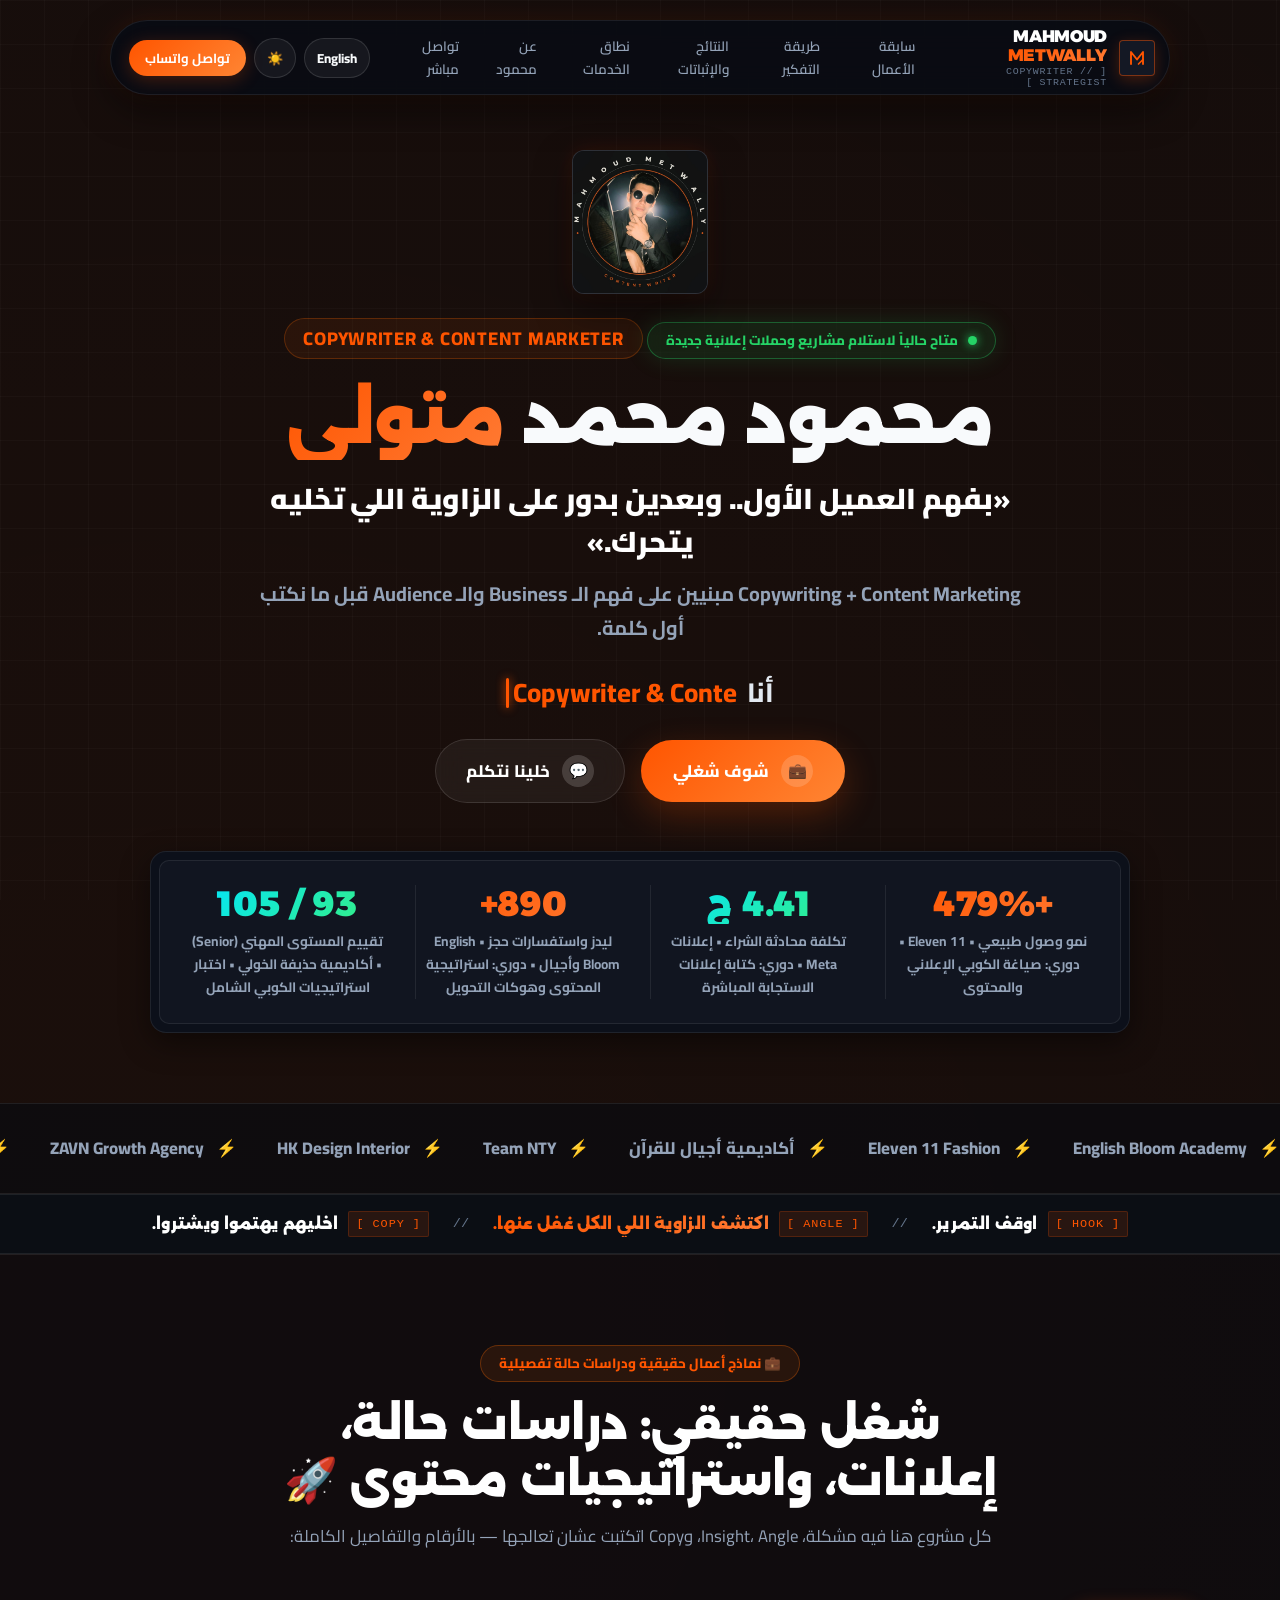
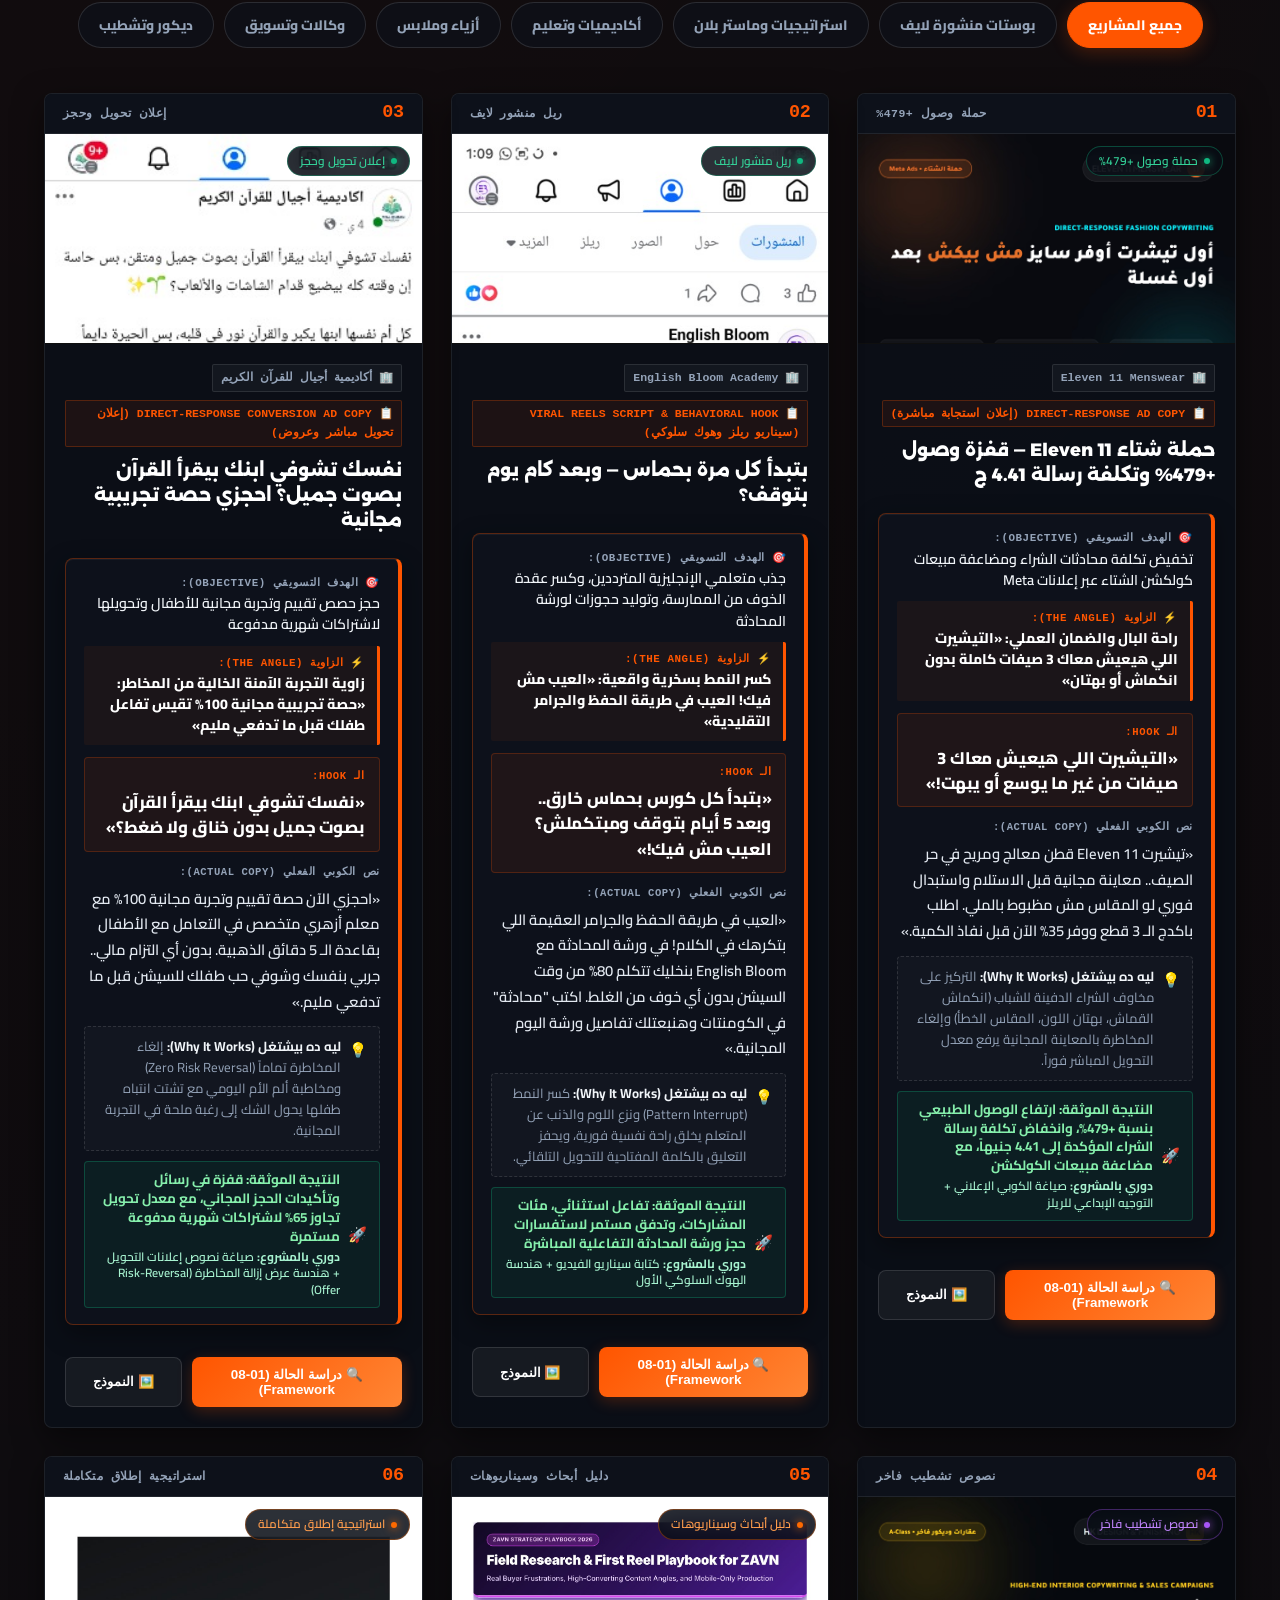
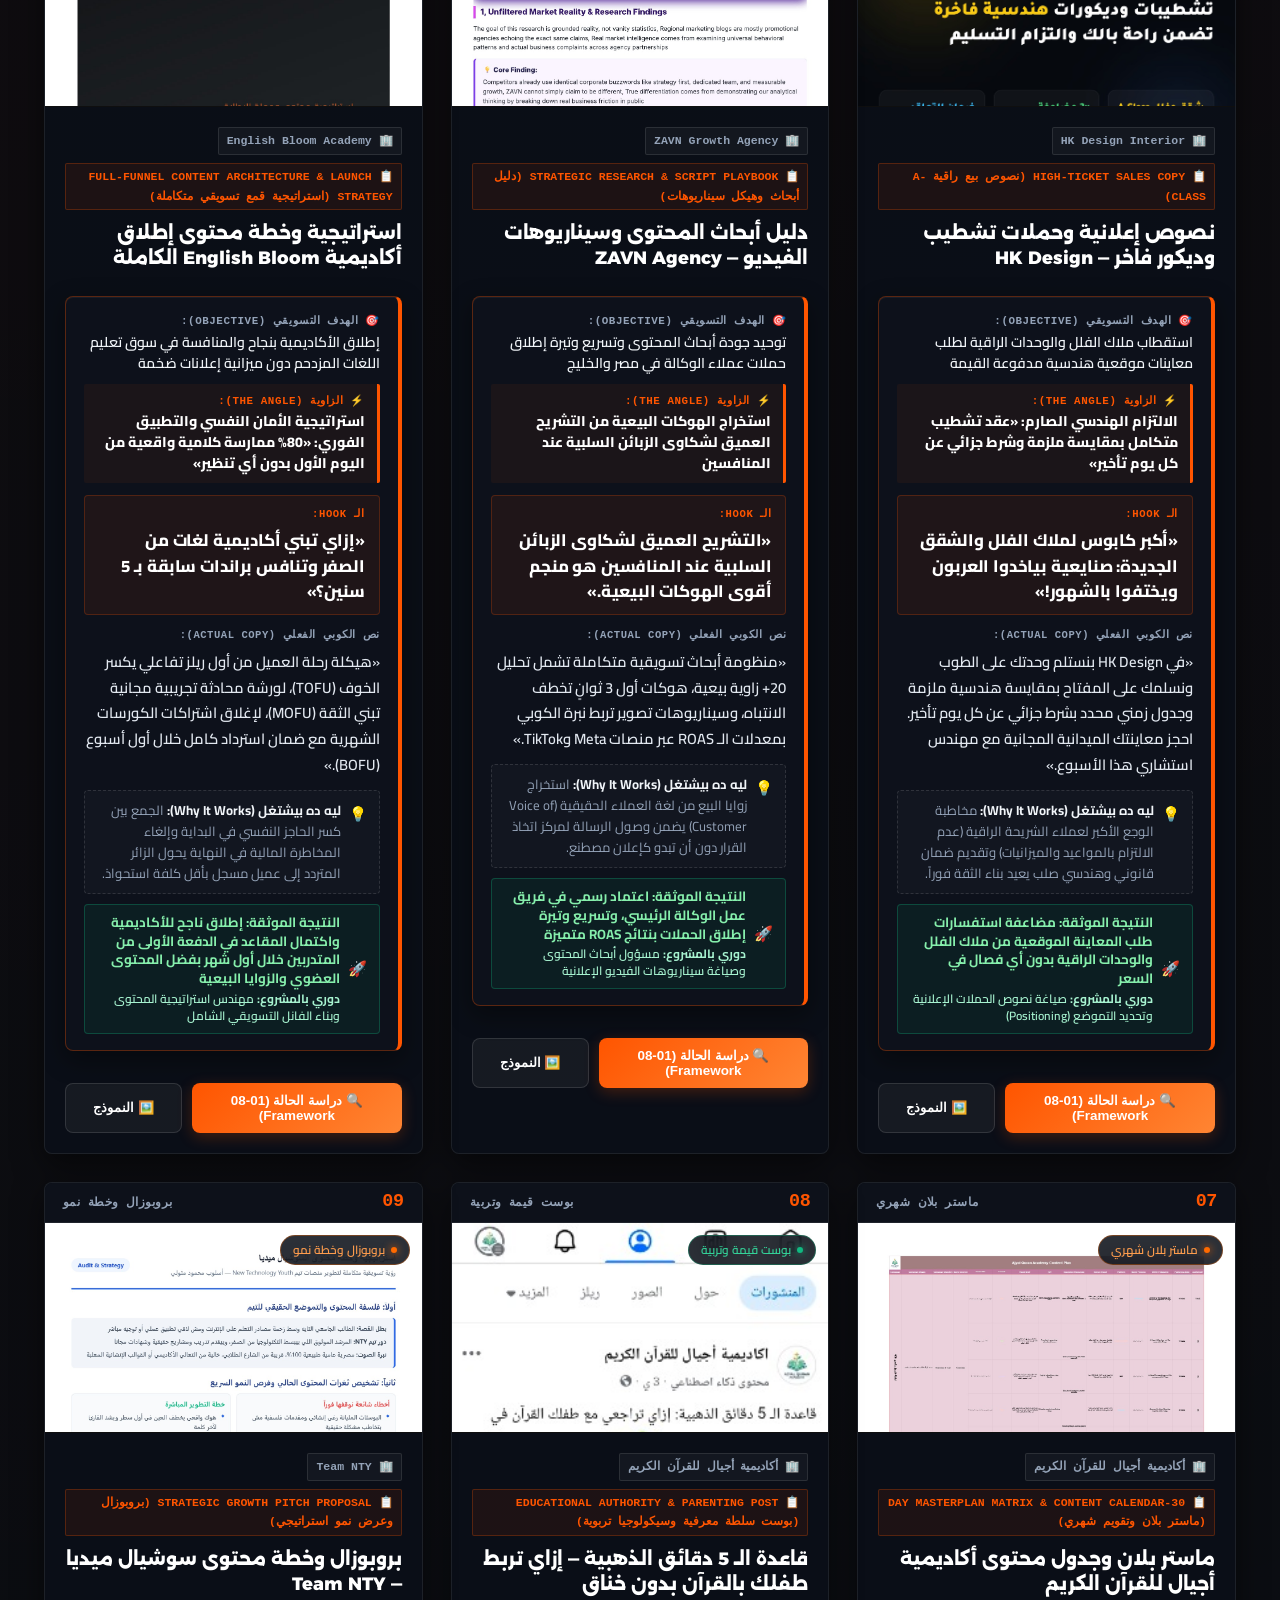
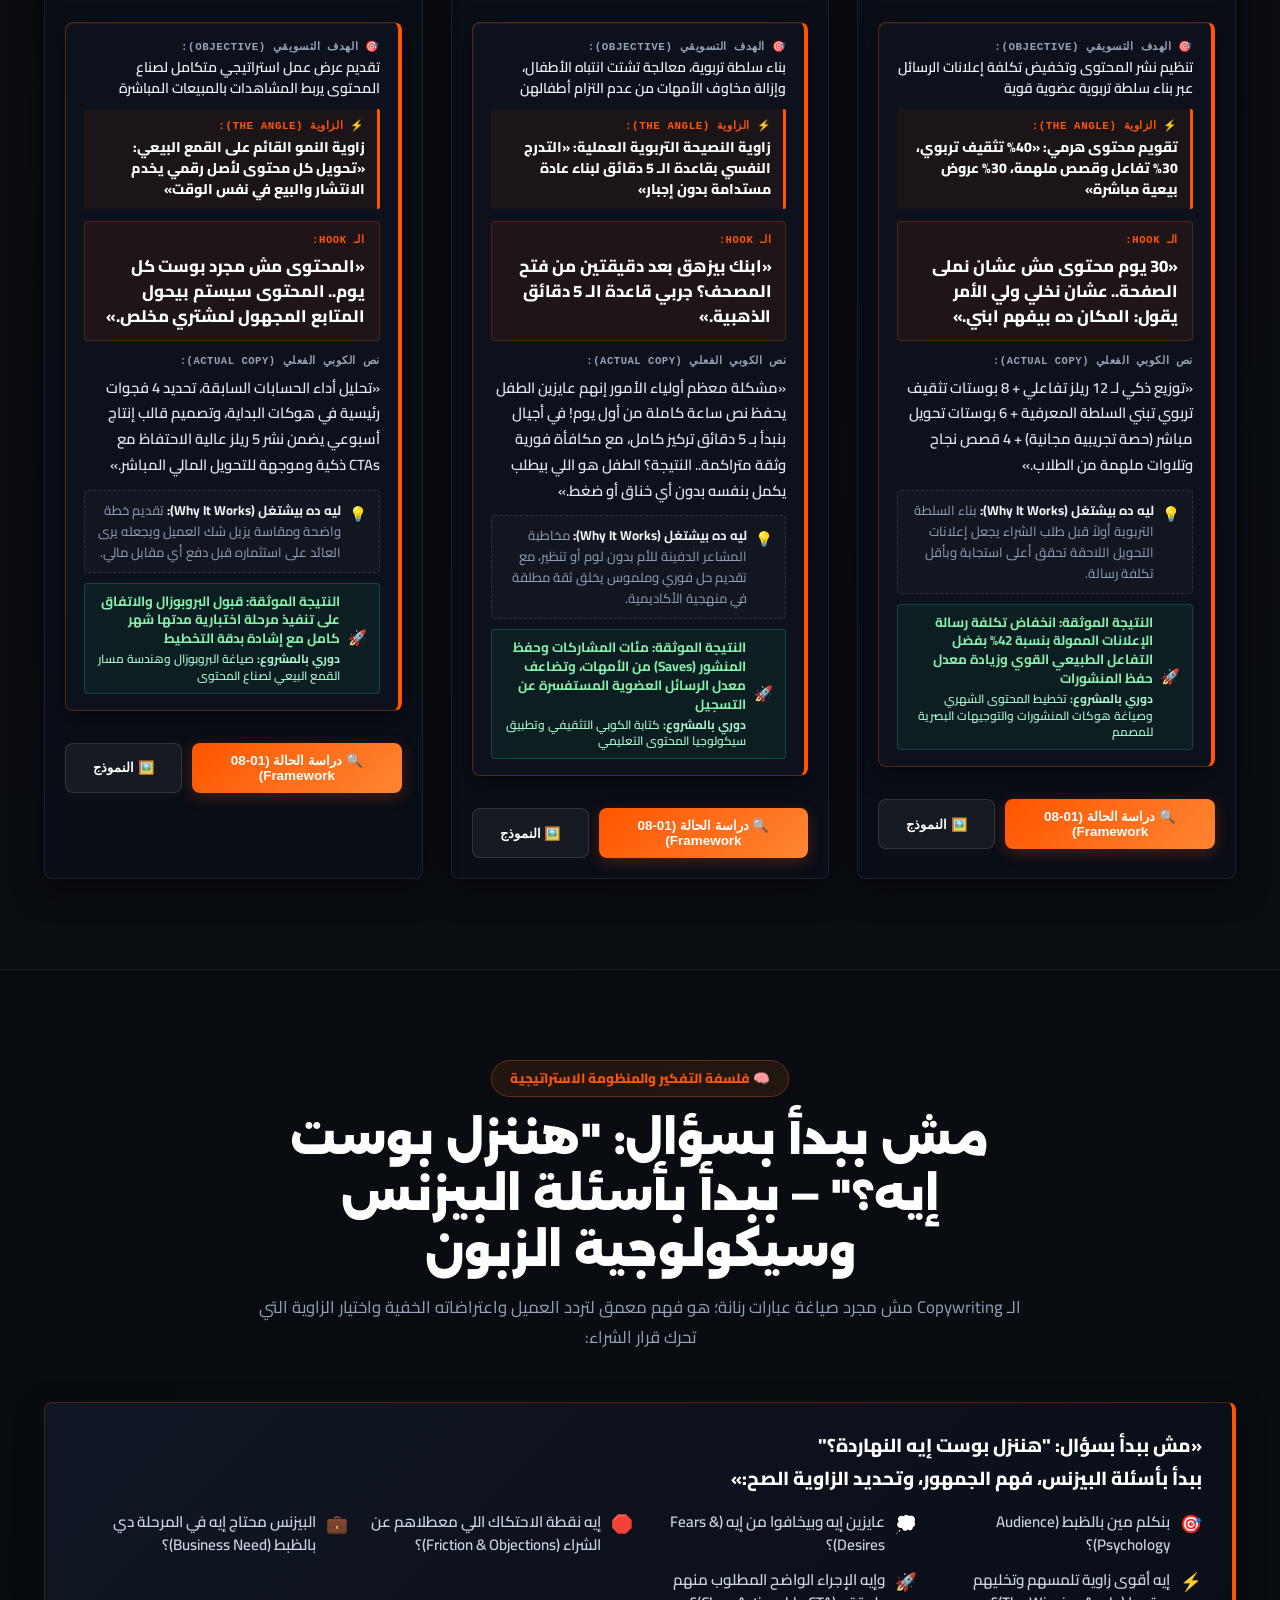
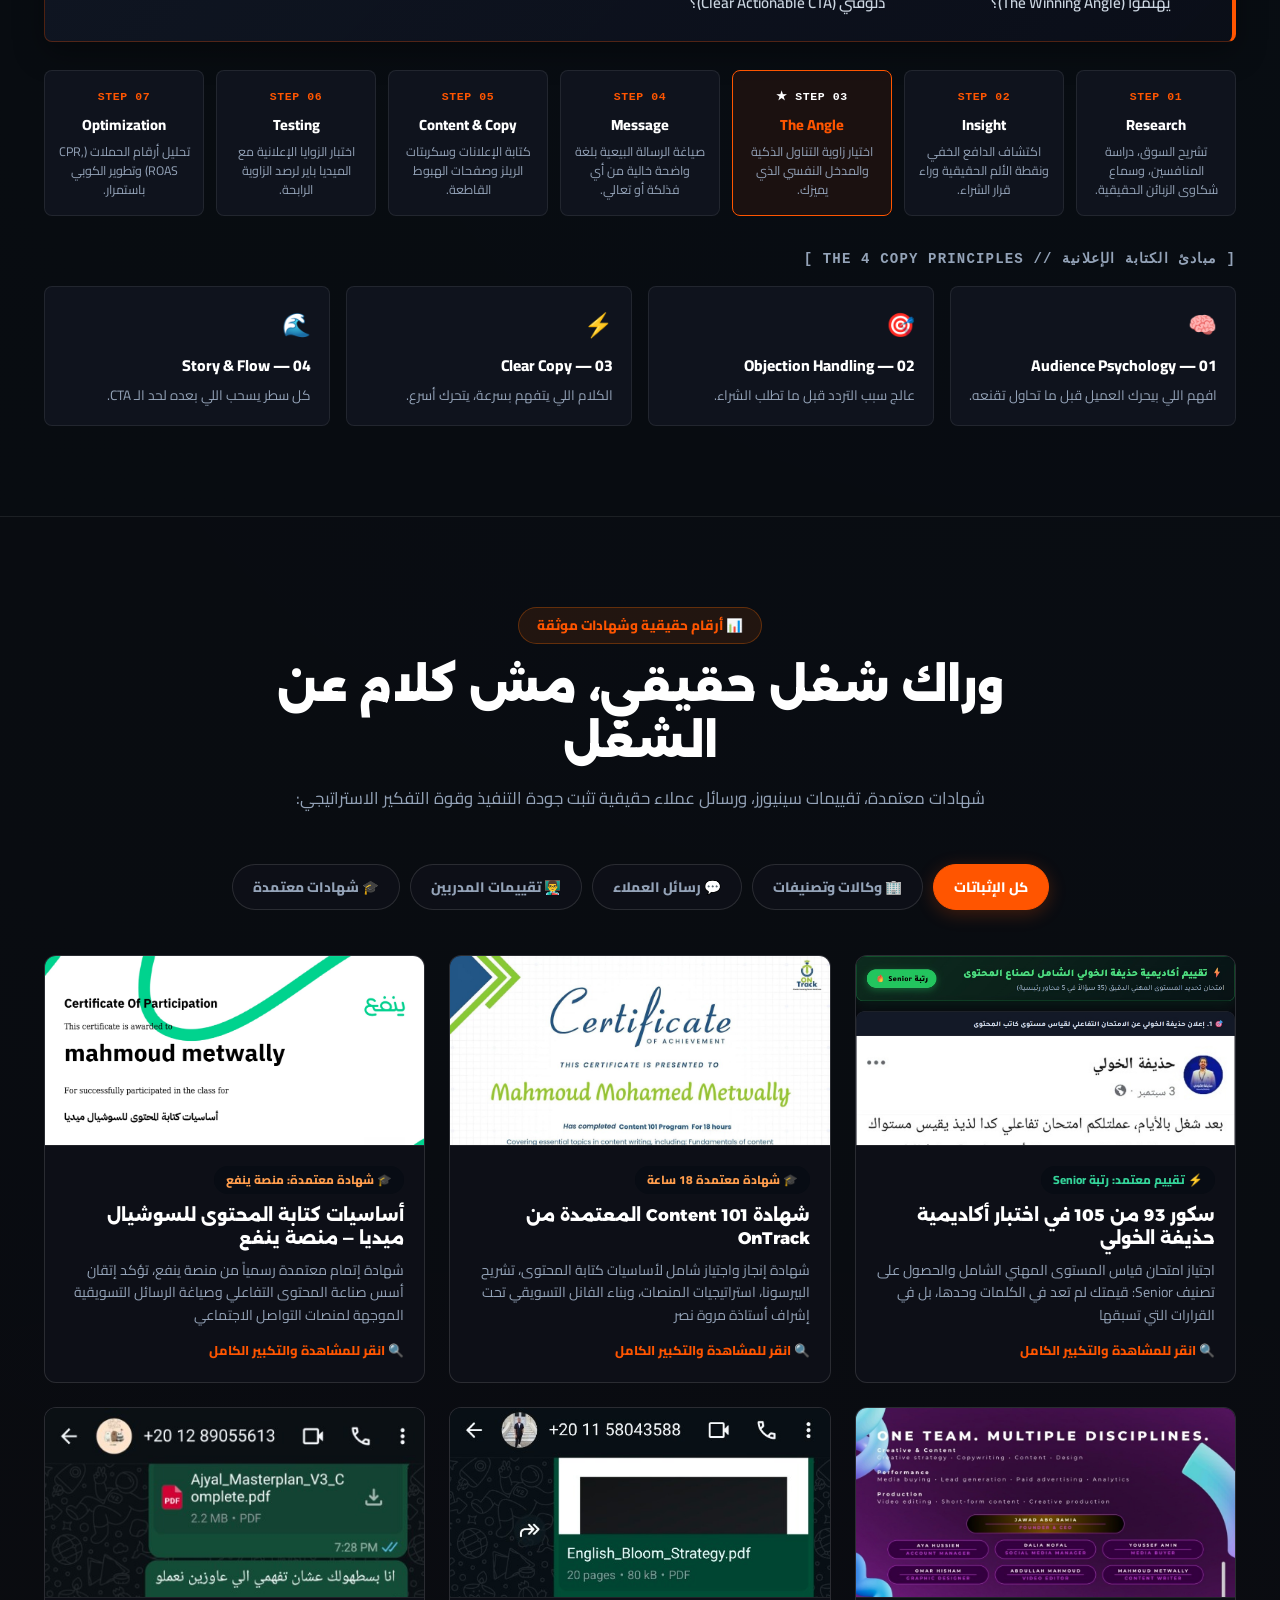
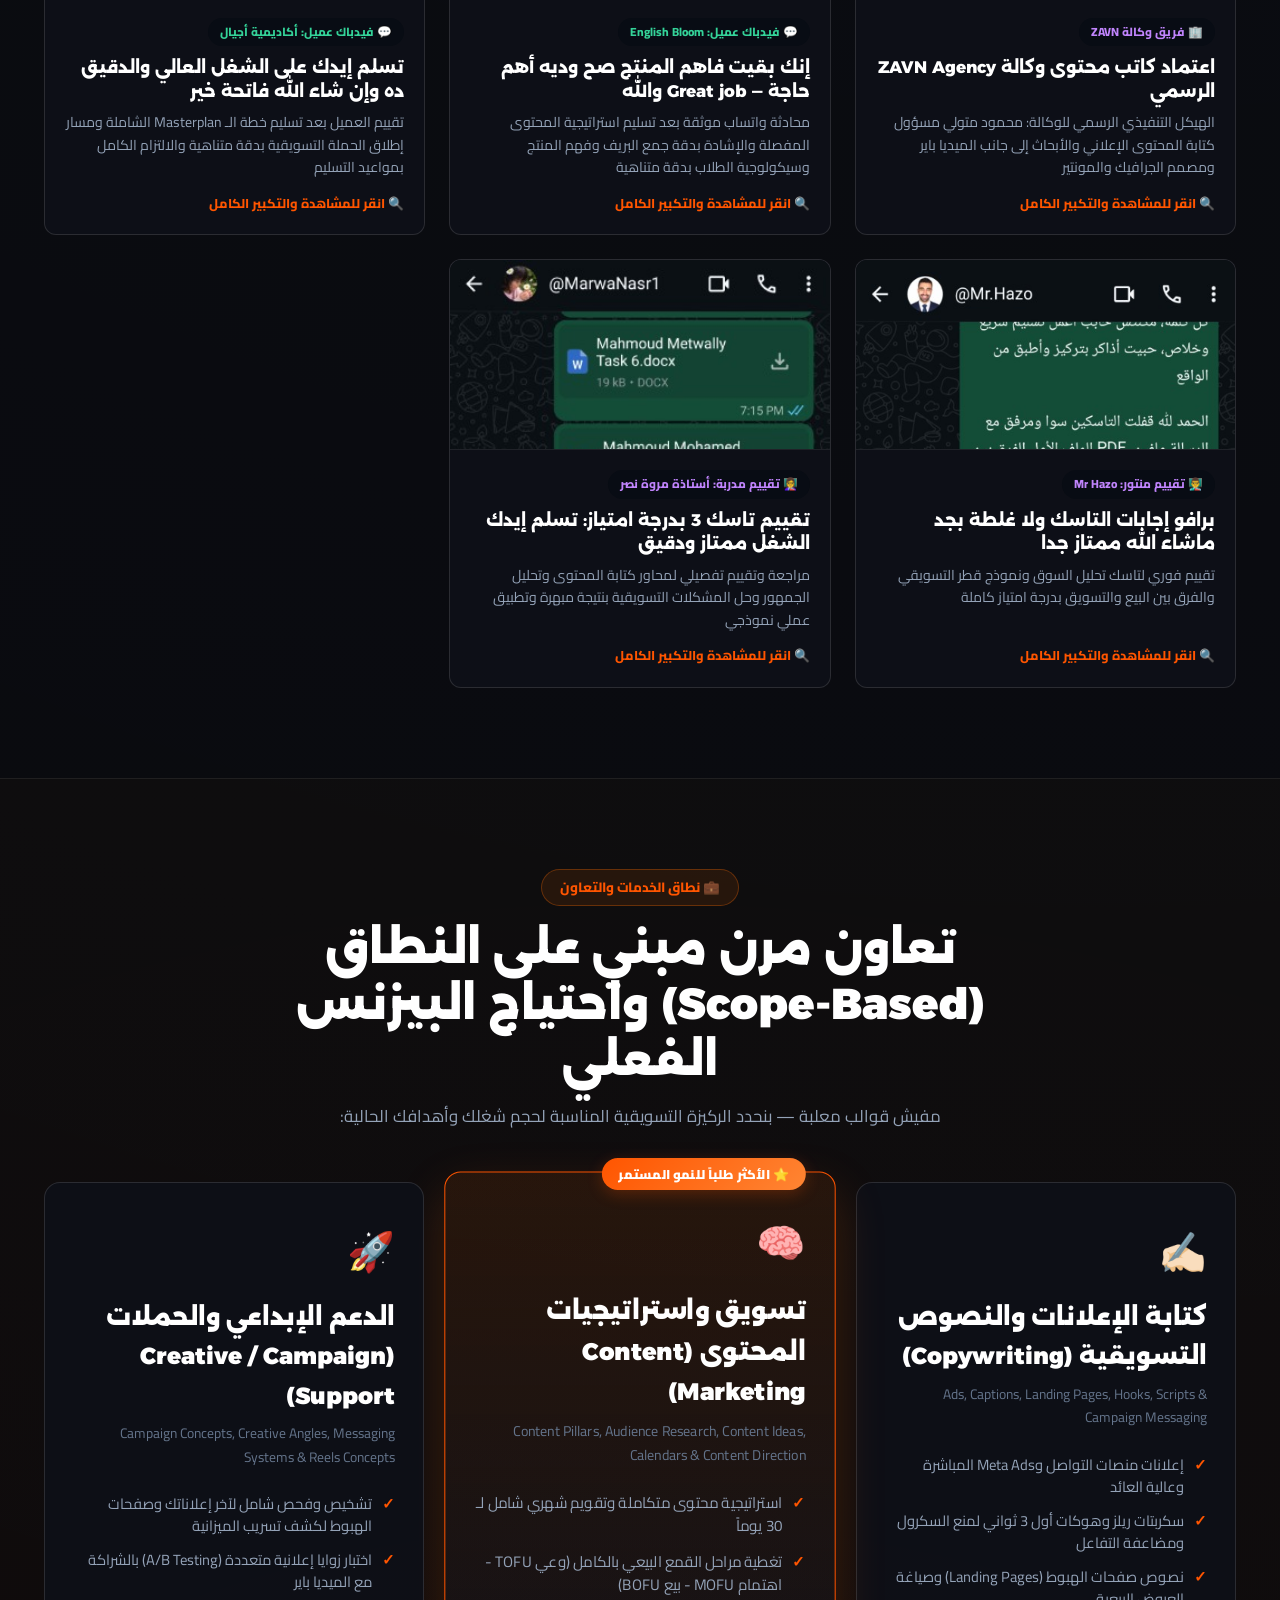
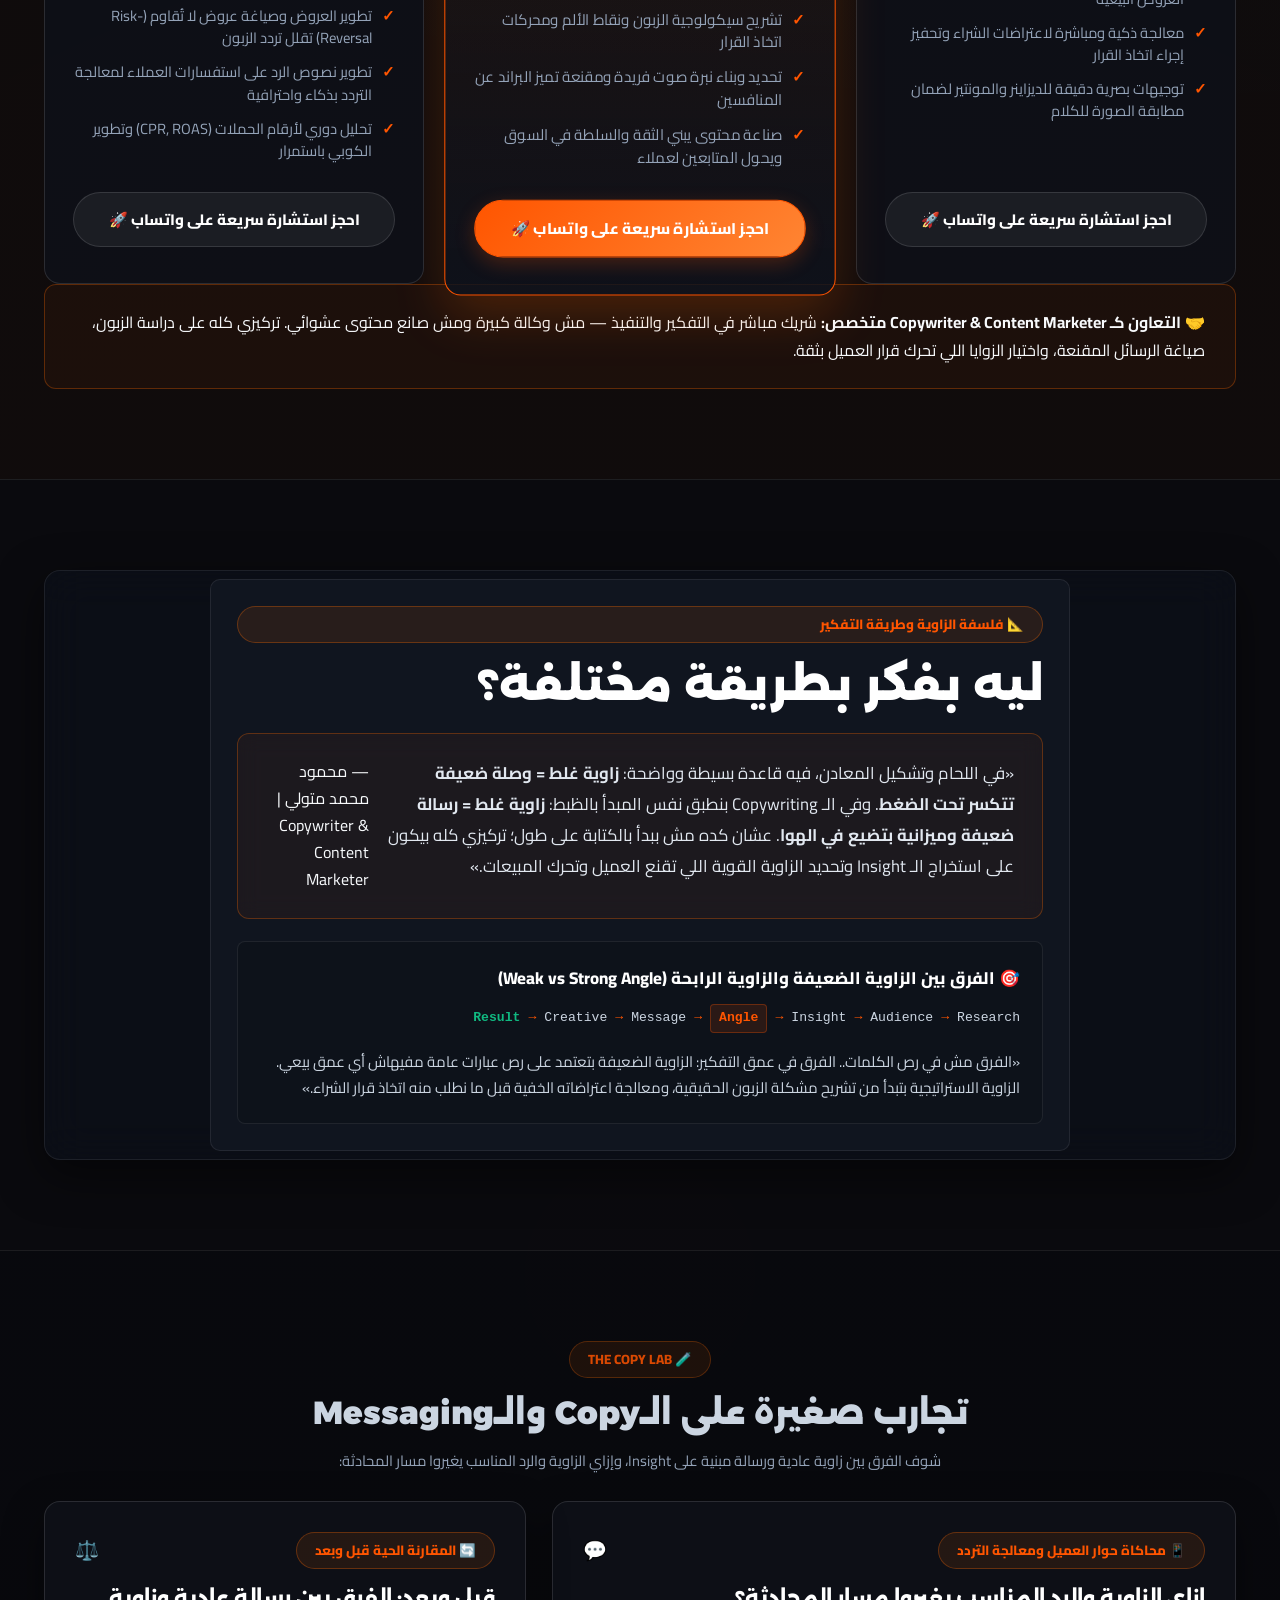
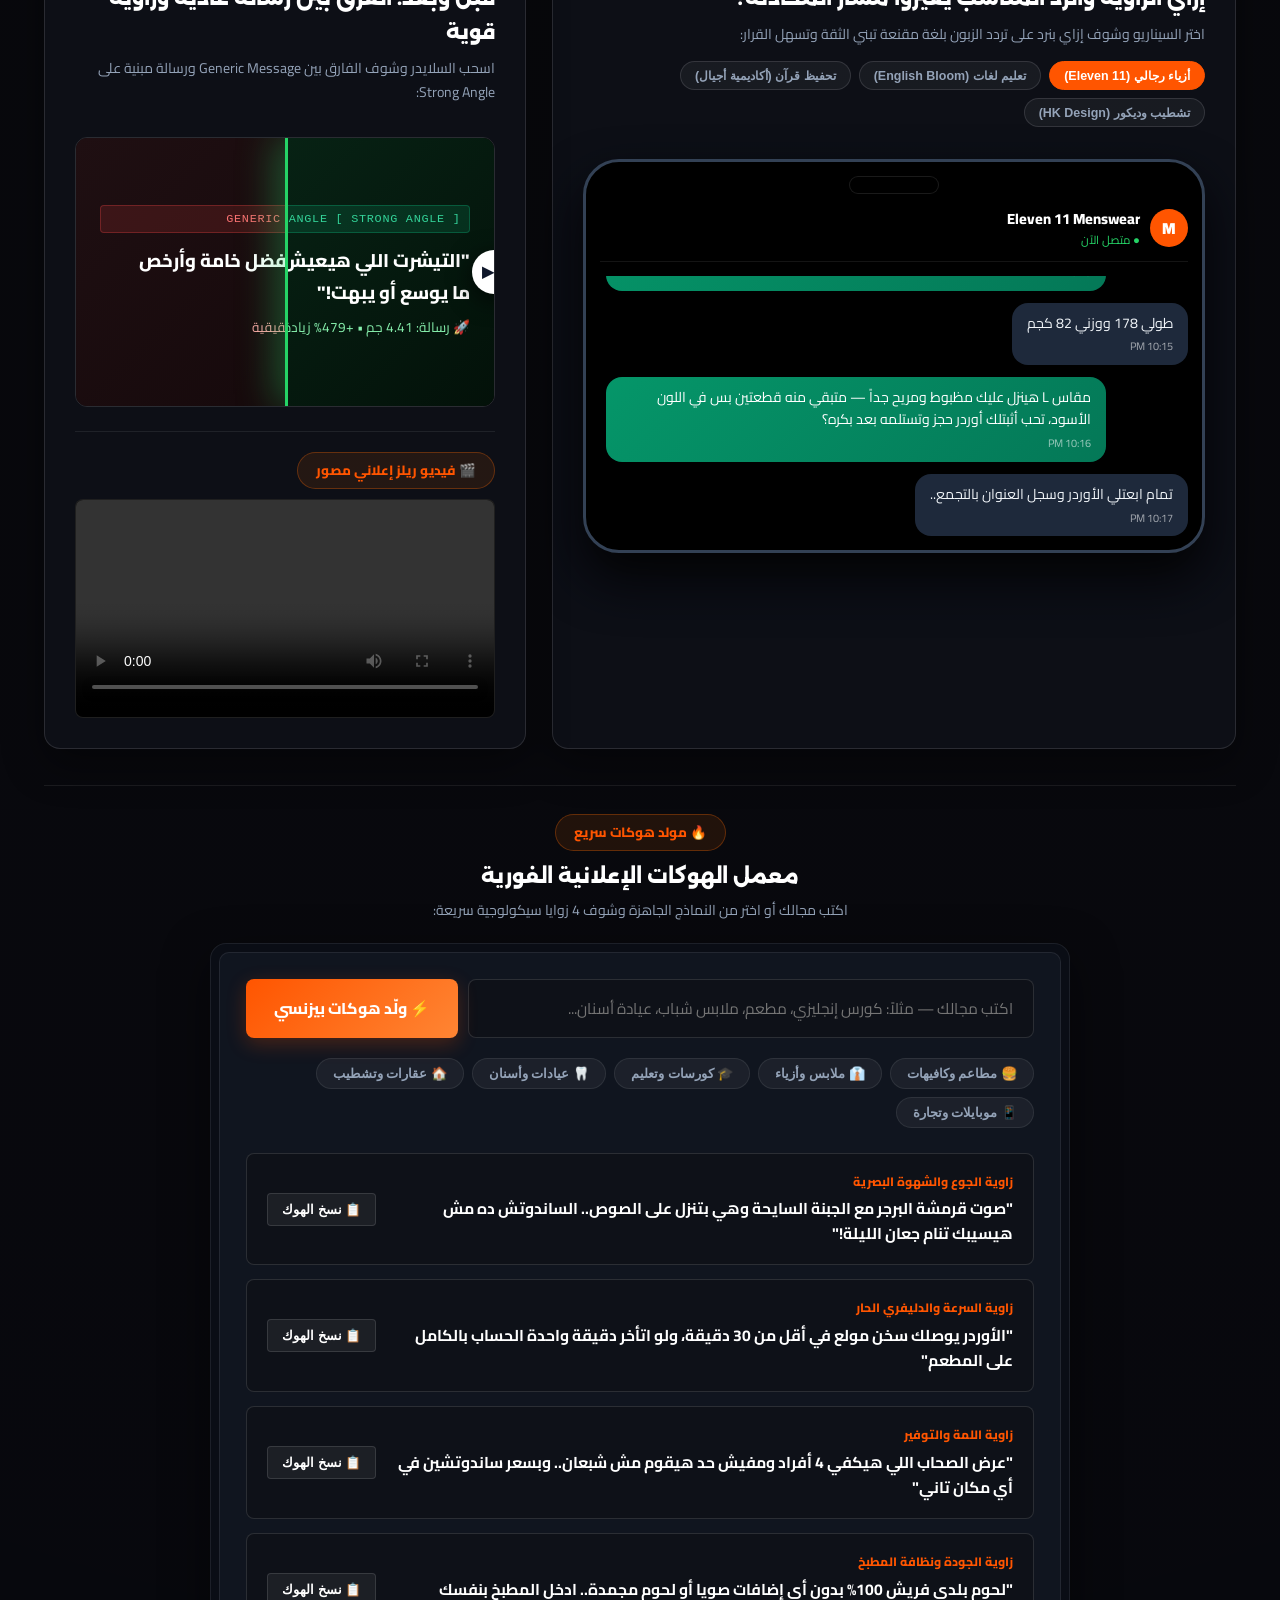
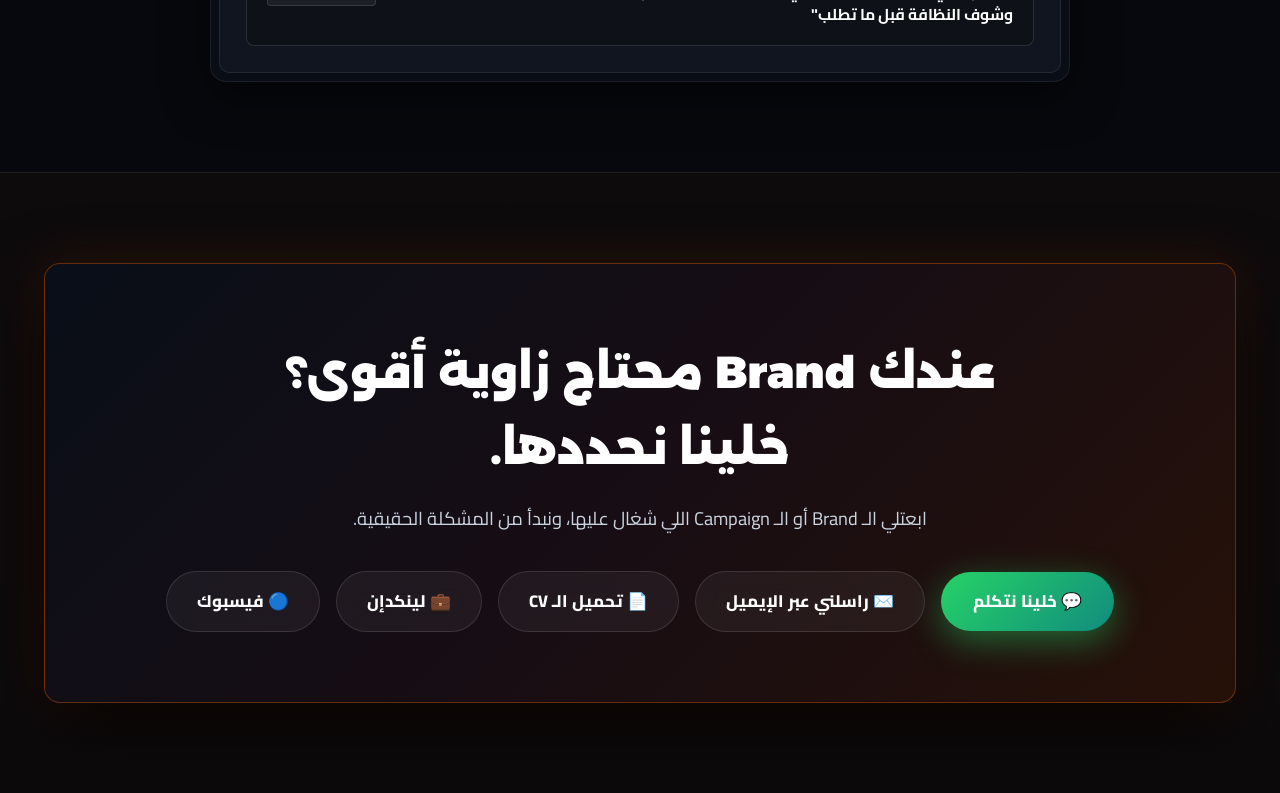
==== index.html @ 5859e37a "fix(positioning): balance copywriter & content marketer messaging, refine services, and reframe copy" ====
<!DOCTYPE html>
<html lang="ar" dir="rtl" data-theme="dark">
<head>
    <meta charset="UTF-8">
    <meta name="viewport" content="width=device-width, initial-scale=1.0, maximum-scale=5.0">
    <title>محمود محمد متولي | Copywriter & Content Marketer</title>
    
    <!-- Meta SEO & OpenGraph -->
    <meta name="description" content="البورتفوليو الرسمي لمحمود محمد متولي — Copywriter & Content Marketer. استراتيجيات محتوى، كتابة إعلانات، وزوايا مبنية على فهم البيزنس وسيكولوجية الجمهور.">
    <meta name="keywords" content="محمود متولي, كوبي رايتر, كاتب محتوى, تسويق رقمي, إعلانات فيسبوك, إعلانات إنستجرام, هوكات إعلانية, سيلز كوبي, مصر, السويس, Copywriter Egypt">
    <meta name="author" content="محمود محمد متولي">
    <meta property="og:title" content="محمود محمد متولي | Copywriter & Content Marketer">
    <meta property="og:description" content="البورتفوليو الرسمي لمحمود محمد متولي — Copywriter & Content Marketer. تفكير استراتيجي، زوايا إعلانية مدروسة، ونصوص تحرك الجمهور.">
    <meta property="og:image" content="mahmoud.png">
    <meta property="og:type" content="website">

    <!-- Fonts: Google Fonts (Cairo, Alexandria, Plus Jakarta Sans, Tajawal) -->
    <link rel="preconnect" href="https://fonts.googleapis.com">
    <link rel="preconnect" href="https://fonts.gstatic.com" crossorigin>
    <link href="https://fonts.googleapis.com/css2?family=Alexandria:wght@600;700;800;900&family=Cairo:wght@400;600;700;800;900&family=Plus+Jakarta+Sans:wght@500;600;700;800&family=Tajawal:wght@500;700;800;900&display=swap" rel="stylesheet">
    
    <!-- Canvas Confetti -->
    <script src="https://cdn.jsdelivr.net/npm/canvas-confetti@1.9.3/dist/confetti.browser.min.js"></script>

    <style>
        /* ==========================================================================
           1. Brand Fonts (@font-face) & Tokens
           ========================================================================== */
        @font-face {
            font-family: 'AA-Majara';
            src: url('assets/fonts/AA-MAJARA-Regular.ttf') format('truetype');
            font-weight: normal;
            font-style: normal;
            font-display: swap;
        }
        @font-face {
            font-family: 'InstaArabi';
            src: url('assets/fonts/InstaArabi-Regular.ttf') format('truetype');
            font-weight: normal;
            font-style: normal;
            font-display: swap;
        }

        :root {
            /* Industrial Editorial Master Palette */
            --bg-base: #08090c;
            --bg-surface: #0e1118;
            --bg-card: rgba(14, 17, 25, 0.88);
            --bg-inner: rgba(19, 24, 35, 0.82);
            --bg-metal: #151924;
            
            --border-hairline: 1px solid rgba(255, 255, 255, 0.08);
            --border-subtle: rgba(255, 255, 255, 0.08);
            --border-card: rgba(255, 255, 255, 0.12);
            --border-glow: rgba(255, 85, 0, 0.35);
            
            /* Single Accent: Electric Safety Orange */
            --accent: #FF5500;
            --accent-hover: #ff6e26;
            --accent-glow: rgba(255, 85, 0, 0.24);
            --accent-muted: rgba(255, 85, 0, 0.12);
            --accent-cyan: #00e5ff;
            --accent-green: #10b981;
            
            --text-primary: #f8fafc;
            --text-secondary: #94a3b8;
            --text-muted: #64748b;
            
            /* Machined Precision Radii */
            --radius-xs: 2px;
            --radius-sm: 4px;
            --radius-md: 8px;
            --radius-lg: 12px;
            --radius-xl: 16px;
            --radius-full: 9999px;
            
            --font-display: 'Alexandria', 'Cairo', sans-serif;
            --font-body: 'Cairo', 'Tajawal', sans-serif;
            --font-en: 'Plus Jakarta Sans', sans-serif;
            --font-mono: ui-monospace, "SF Mono", "Cascadia Code", "Roboto Mono", Menlo, Consolas, monospace;
            
            --container-max: 1240px;
            --transition-smooth: all 0.25s cubic-bezier(0.16, 1, 0.3, 1);
            --transition-bounce: all 0.35s cubic-bezier(0.34, 1.56, 0.64, 1);
        }

        [data-theme="light"] {
            --bg-base: #f7f6f2;
            --bg-surface: #eeece6;
            --bg-card: rgba(255, 255, 255, 0.94);
            --bg-inner: rgba(244, 242, 238, 0.96);
            --bg-metal: #e8e5dc;
            --border-hairline: 1px solid rgba(0, 0, 0, 0.08);
            --border-subtle: rgba(0, 0, 0, 0.07);
            --border-card: rgba(0, 0, 0, 0.12);
            --border-glow: rgba(255, 85, 0, 0.25);
            --accent: #E64A00;
            --accent-hover: #ff5500;
            --accent-glow: rgba(230, 74, 0, 0.18);
            --accent-muted: rgba(230, 74, 0, 0.1);
            --text-primary: #121316;
            --text-secondary: #4a5568;
            --text-muted: #718096;
        }

        * {
            box-sizing: border-box;
            margin: 0;
            padding: 0;
            scroll-behavior: smooth;
        }

        body {
            background-color: var(--bg-base);
            color: var(--text-primary);
            font-family: var(--font-body);
            line-height: 1.7;
            overflow-x: hidden;
            min-height: 100vh;
            position: relative;
            background-image: 
                radial-gradient(circle at 15% 10%, rgba(255, 85, 0, 0.08) 0%, transparent 45%),
                radial-gradient(circle at 85% 45%, rgba(0, 229, 255, 0.04) 0%, transparent 50%),
                radial-gradient(circle at 50% 80%, rgba(255, 85, 0, 0.04) 0%, transparent 55%);
        }

        /* Subtle Technical Precision Grid Background Overlay */
        body::before {
            content: '';
            position: fixed;
            inset: 0;
            background-image: 
                linear-gradient(rgba(255, 255, 255, 0.022) 1px, transparent 1px),
                linear-gradient(90deg, rgba(255, 255, 255, 0.022) 1px, transparent 1px);
            background-size: 44px 44px;
            pointer-events: none;
            z-index: 0;
        }

        /* Ambient Dynamic Cursor Glow */
        .cursor-glow {
            position: fixed;
            width: 420px;
            height: 420px;
            border-radius: 50%;
            background: radial-gradient(circle, rgba(255, 85, 0, 0.12) 0%, transparent 70%);
            pointer-events: none;
            z-index: 1;
            transform: translate(-50%, -50%);
            transition: transform 0.08s ease-out;
            mix-blend-mode: screen;
        }

        .container {
            max-width: var(--container-max);
            margin: 0 auto;
            padding: 0 24px;
            position: relative;
            z-index: 2;
        }

        /* Typography Utilities */
        h1, h2, h3, h4, .brand-font {
            font-family: var(--font-display);
        }
        .font-en { font-family: var(--font-en); }
        .font-mono { font-family: var(--font-mono); }
        .highlight {
            background: linear-gradient(135deg, var(--accent) 0%, #ff7a33 100%);
            -webkit-background-clip: text;
            -webkit-text-fill-color: transparent;
        }
        .highlight-cyan {
            background: linear-gradient(135deg, var(--accent-cyan) 0%, #38ef7d 100%);
            -webkit-background-clip: text;
            -webkit-text-fill-color: transparent;
        }

        /* Signature Interaction: The Precision Angle Indicator */
        .angle-marker {
            display: inline-flex;
            align-items: center;
            gap: 6px;
            font-family: var(--font-mono);
            font-size: 0.74rem;
            color: var(--accent);
            background: var(--accent-muted);
            border: 1px solid rgba(255, 85, 0, 0.25);
            padding: 3px 8px;
            border-radius: var(--radius-sm);
            text-transform: uppercase;
            letter-spacing: 0.06em;
            transition: var(--transition-smooth);
            user-select: none;
        }
        .angle-marker:hover, .the-angle-trigger:hover .angle-marker {
            background: var(--accent);
            color: #fff;
            border-color: var(--accent);
            transform: translateY(-1px);
            box-shadow: 0 4px 14px var(--accent-glow);
        }
        .angle-marker .angle-deg {
            font-weight: 900;
            display: inline-block;
            transition: transform 0.3s cubic-bezier(0.34, 1.56, 0.64, 1);
        }
        .angle-marker:hover .angle-deg, .the-angle-trigger:hover .angle-deg {
            transform: rotate(45deg);
        }

        /* ==========================================================================
           2. Floating Glass Island Navbar
           ========================================================================== */
        .header-wrap {
            position: fixed;
            top: 20px;
            left: 0;
            right: 0;
            z-index: 1000;
            display: flex;
            justify-content: center;
            padding: 0 16px;
            pointer-events: none;
        }

        .navbar-capsule {
            pointer-events: auto;
            display: flex;
            align-items: center;
            justify-content: space-between;
            gap: 20px;
            background: rgba(10, 14, 23, 0.82);
            border: 1px solid var(--border-card);
            padding: 8px 18px;
            border-radius: var(--radius-full);
            backdrop-filter: blur(20px);
            -webkit-backdrop-filter: blur(20px);
            box-shadow: 0 15px 35px rgba(0, 0, 0, 0.5), 0 0 25px rgba(255, 106, 0, 0.1);
            transition: var(--transition-smooth);
            max-width: 1060px;
            width: 100%;
        }

        .navbar-capsule:hover {
            border-color: rgba(255, 106, 0, 0.35);
        }

        .nav-brand {
            display: flex;
            align-items: center;
            gap: 12px;
            text-decoration: none;
            color: #fff;
        }

        .brand-badge-icon.craftsman-mark {
            width: 36px;
            height: 36px;
            border-radius: var(--radius-sm);
            background: #141824;
            border: 1px solid rgba(255, 85, 0, 0.45);
            display: flex;
            align-items: center;
            justify-content: center;
            color: var(--accent);
            box-shadow: 0 4px 15px var(--accent-glow);
            transition: var(--transition-smooth);
            flex-shrink: 0;
        }
        .nav-brand:hover .brand-badge-icon.craftsman-mark {
            border-color: var(--accent);
            background: var(--accent);
            color: #fff;
            transform: rotate(-6deg);
        }

        .nav-brand-text {
            display: flex;
            flex-direction: column;
            line-height: 1.15;
            text-align: start;
        }
        .nav-brand-name {
            font-family: var(--font-display);
            font-weight: 900;
            font-size: 1.05rem;
            letter-spacing: -0.02em;
            color: #fff;
        }
        .nav-brand-spec {
            font-family: var(--font-mono);
            font-size: 0.62rem;
            color: var(--text-muted);
            letter-spacing: 0.08em;
            text-transform: uppercase;
        }

        .nav-menu {
            display: flex;
            align-items: center;
            gap: 6px;
            list-style: none;
        }

        .nav-link-btn {
            color: var(--text-secondary);
            text-decoration: none;
            font-size: 0.88rem;
            font-weight: 700;
            padding: 8px 14px;
            border-radius: var(--radius-full);
            transition: var(--transition-smooth);
            display: inline-flex;
            align-items: center;
            gap: 6px;
        }

        .nav-link-btn:hover {
            color: #fff;
            background: rgba(255, 255, 255, 0.07);
        }

        .nav-controls {
            display: flex;
            align-items: center;
            gap: 8px;
        }

        .icon-btn-toggle {
            background: rgba(255, 255, 255, 0.05);
            border: 1px solid var(--border-card);
            color: var(--text-primary);
            padding: 7px 12px;
            border-radius: var(--radius-full);
            cursor: pointer;
            font-family: inherit;
            font-size: 0.82rem;
            font-weight: 800;
            transition: var(--transition-smooth);
            display: inline-flex;
            align-items: center;
            gap: 5px;
        }

        .icon-btn-toggle:hover {
            background: rgba(255, 255, 255, 0.12);
            border-color: var(--accent);
            color: #fff;
        }

        .btn-nav-cta {
            background: linear-gradient(135deg, var(--accent) 0%, #ff8533 100%);
            color: #fff;
            text-decoration: none;
            font-weight: 800;
            font-size: 0.86rem;
            padding: 9px 18px;
            border-radius: var(--radius-full);
            box-shadow: 0 4px 18px var(--accent-glow);
            transition: var(--transition-smooth);
            display: inline-flex;
            align-items: center;
            gap: 6px;
            white-space: nowrap;
        }

        .btn-nav-cta:hover {
            transform: translateY(-2px);
            box-shadow: 0 8px 25px rgba(255, 106, 0, 0.45);
        }

        /* ==========================================================================
           3. Hero Stage & HUD Metrics
           ========================================================================== */
        .hero-stage {
            padding: 150px 0 70px;
            text-align: center;
            position: relative;
        }

        .hero-avatar-wrap {
            position: relative;
            width: 136px;
            height: 144px;
            margin: 0 auto 24px;
        }

        .hero-avatar-frame {
            position: relative;
            width: 100%;
            height: 100%;
            border-radius: var(--radius-lg);
            overflow: hidden;
            border: 1px solid rgba(255, 255, 255, 0.12);
            background: #11141d;
            box-shadow: 0 15px 35px rgba(0, 0, 0, 0.5), 0 0 20px rgba(255, 85, 0, 0.12);
            z-index: 2;
            transition: var(--transition-smooth);
        }
        .hero-avatar-wrap:hover .hero-avatar-frame {
            border-color: var(--accent);
            transform: translateY(-2px);
            box-shadow: 0 20px 40px rgba(0, 0, 0, 0.65), 0 0 25px var(--accent-glow);
        }

        .hero-avatar-img {
            width: 100%;
            height: 100%;
            object-fit: cover;
            object-position: center top;
            filter: contrast(1.03) saturate(1.02);
            transition: transform 0.4s cubic-bezier(0.16, 1, 0.3, 1);
            display: block;
        }
        .hero-avatar-wrap:hover .hero-avatar-img {
            transform: scale(1.04);
        }

        .live-status-capsule {
            display: inline-flex;
            align-items: center;
            gap: 10px;
            background: rgba(37, 211, 102, 0.1);
            border: 1px solid rgba(37, 211, 102, 0.35);
            color: #25D366;
            padding: 6px 18px;
            border-radius: var(--radius-full);
            font-size: 0.84rem;
            font-weight: 800;
            margin-bottom: 18px;
            box-shadow: 0 0 25px rgba(37, 211, 102, 0.15);
            backdrop-filter: blur(12px);
        }

        .live-beacon-dot {
            width: 9px;
            height: 9px;
            border-radius: 50%;
            background: #25D366;
            box-shadow: 0 0 10px #25D366;
            animation: beaconPulse 1.8s infinite ease-in-out;
        }

        @keyframes beaconPulse {
            0%, 100% { transform: scale(1); opacity: 1; }
            50% { transform: scale(1.4); opacity: 0.6; }
        }

        .hero-headline {
            font-size: clamp(2.4rem, 5.5vw, 4.2rem);
            font-weight: 900;
            line-height: 1.25;
            margin-bottom: 16px;
            letter-spacing: -0.5px;
        }

        .hero-typewriter-container {
            font-size: clamp(1.15rem, 2.5vw, 1.65rem);
            font-weight: 800;
            color: #e2e8f0;
            margin-bottom: 22px;
            display: flex;
            align-items: center;
            justify-content: center;
            gap: 10px;
            min-height: 48px;
        }

        .typewriter-phrase {
            display: inline-flex;
            align-items: center;
            color: var(--accent);
        }

        .typewriter-text {
            color: var(--accent);
            white-space: pre;
        }

        .typewriter-cursor {
            display: inline-block;
            width: 3px;
            height: 1.15em;
            background-color: var(--accent);
            margin-inline-start: 4px;
            border-radius: 2px;
            box-shadow: 0 0 10px var(--accent);
            animation: blinkCaret 0.85s infinite;
        }

        @keyframes blinkCaret {
            0%, 100% { opacity: 1; }
            50% { opacity: 0; }
        }

        .hero-bio-copy {
            max-width: 820px;
            margin: 0 auto 36px;
            font-size: 1.12rem;
            color: var(--text-secondary);
            line-height: 1.8;
            font-weight: 600;
        }

        .hero-cta-flex {
            display: flex;
            align-items: center;
            justify-content: center;
            gap: 16px;
            flex-wrap: wrap;
            margin-bottom: 48px;
        }

        .btn-luxury-primary {
            background: linear-gradient(135deg, var(--accent) 0%, #ff8533 100%);
            color: #fff;
            text-decoration: none;
            padding: 15px 32px;
            border-radius: var(--radius-full);
            font-weight: 800;
            font-size: 1.05rem;
            display: inline-flex;
            align-items: center;
            gap: 12px;
            box-shadow: 0 12px 35px var(--accent-glow);
            transition: var(--transition-bounce);
        }

        .btn-luxury-primary:hover {
            transform: translateY(-3px) scale(1.02);
            box-shadow: 0 16px 45px rgba(255, 106, 0, 0.45);
        }

        .btn-luxury-secondary {
            background: rgba(255, 255, 255, 0.05);
            border: 1px solid var(--border-card);
            color: #fff;
            text-decoration: none;
            padding: 15px 30px;
            border-radius: var(--radius-full);
            font-weight: 800;
            font-size: 1.05rem;
            display: inline-flex;
            align-items: center;
            gap: 12px;
            backdrop-filter: blur(12px);
            transition: var(--transition-smooth);
        }

        .btn-luxury-secondary:hover {
            background: rgba(255, 255, 255, 0.12);
            border-color: var(--accent);
            transform: translateY(-2px);
        }

        .btn-inner-icon-circle {
            width: 32px;
            height: 32px;
            border-radius: 50%;
            background: rgba(255, 255, 255, 0.16);
            display: flex;
            align-items: center;
            justify-content: center;
            font-size: 0.95rem;
            transition: transform 0.3s ease;
        }

        .btn-luxury-primary:hover .btn-inner-icon-circle {
            transform: scale(1.2) rotate(8deg);
        }

        /* Brand Equation & Craftsmanship Capsule */
        .brand-equation-pill {
            display: inline-flex;
            align-items: center;
            justify-content: center;
            gap: 12px;
            background: rgba(255, 106, 0, 0.05);
            border: 1px solid rgba(255, 106, 0, 0.28);
            border-radius: var(--radius-full);
            padding: 8px 22px;
            margin: 0 auto 28px;
            max-width: 92%;
            font-size: 0.9rem;
            color: var(--text-secondary);
            backdrop-filter: blur(12px);
            transition: all var(--transition-smooth);
            box-shadow: 0 4px 20px rgba(0, 0, 0, 0.25);
        }

        .brand-equation-pill:hover {
            border-color: var(--accent);
            background: rgba(255, 106, 0, 0.09);
            box-shadow: 0 0 25px rgba(255, 106, 0, 0.18);
            transform: translateY(-1px);
        }

        .equation-tag {
            background: linear-gradient(135deg, var(--accent), #ff8533);
            color: #fff;
            font-weight: 900;
            font-size: 0.72rem;
            padding: 4px 12px;
            border-radius: var(--radius-full);
            white-space: nowrap;
            letter-spacing: 0.02em;
        }

        .equation-formula {
            line-height: 1.5;
            color: #e2e8f0;
        }

        .equation-formula strong {
            color: #fff;
            text-shadow: 0 0 12px rgba(255, 106, 0, 0.35);
        }

        /* CTA Micro-Guarantee & Low Friction Trigger */
        .cta-micro-guarantee {
            display: block;
            margin-top: 12px;
            font-size: 0.82rem;
            color: #94a3b8;
            font-weight: 600;
            line-height: 1.5;
            letter-spacing: -0.01em;
        }

        /* THE 4 COPY PRINCIPLES */
        .copy-principles-grid {
            display: grid;
            grid-template-columns: repeat(auto-fit, minmax(210px, 1fr));
            gap: 16px;
            margin: 24px 0;
        }

        .principle-card {
            background: #0f131d;
            border: 1px solid var(--border-subtle);
            border-radius: var(--radius-md);
            padding: 18px;
            transition: all var(--transition-smooth);
            text-align: start;
        }

        .principle-card:hover {
            border-color: rgba(255, 85, 0, 0.35);
            background: rgba(255, 85, 0, 0.04);
            transform: translateY(-2px);
        }

        .principle-icon {
            font-size: 1.45rem;
            display: inline-block;
            margin-bottom: 8px;
        }

        .principle-title {
            color: #fff;
            font-size: 0.98rem;
            font-weight: 800;
            margin-bottom: 6px;
        }

        .principle-desc {
            color: var(--text-secondary);
            font-size: 0.85rem;
            line-height: 1.6;
            margin: 0;
        }

        /* Metrics HUD Bar (Double-Bezel) */
        .metrics-hud-card {
            background: #0c101a;
            border: 1px solid var(--border-subtle);
            border-radius: var(--radius-xl);
            padding: 8px;
            max-width: 980px;
            margin: 0 auto;
            box-shadow: 0 10px 30px rgba(0, 0, 0, 0.45);
        }

        .metrics-hud-inner {
            background: var(--bg-inner);
            border: 1px solid var(--border-subtle);
            border-radius: calc(var(--radius-xl) - 6px);
            padding: 24px 20px;
            display: grid;
            grid-template-columns: repeat(4, 1fr);
            gap: 20px;
        }

        .metric-unit {
            text-align: center;
            border-inline-end: 1px solid var(--border-subtle);
            padding: 0 10px;
        }
        .metric-unit:last-child {
            border-inline-end: none;
        }

        .metric-num {
            font-family: var(--font-display);
            font-size: 2.2rem;
            font-weight: 900;
            color: #fff;
            line-height: 1.1;
            margin-bottom: 6px;
        }

        .metric-label {
            font-size: 0.85rem;
            color: var(--text-secondary);
            font-weight: 700;
        }

        /* ==========================================================================
           4. Capabilities Matrix ("بشتغل على")
           ========================================================================== */
        .section-wrap {
            padding: 90px 0;
            position: relative;
        }

        .section-header-centered {
            text-align: center;
            max-width: 780px;
            margin: 0 auto 50px;
        }

        .section-pill-tag {
            display: inline-flex;
            align-items: center;
            gap: 8px;
            background: rgba(255, 106, 0, 0.1);
            color: var(--accent);
            border: 1px solid rgba(255, 106, 0, 0.3);
            padding: 6px 18px;
            border-radius: var(--radius-full);
            font-weight: 800;
            font-size: 0.84rem;
            margin-bottom: 14px;
        }

        .section-title {
            font-size: clamp(1.9rem, 3.8vw, 2.7rem);
            font-weight: 900;
            color: #fff;
            margin-bottom: 14px;
            line-height: 1.3;
        }

        .section-desc {
            font-size: 1.05rem;
            color: var(--text-secondary);
            line-height: 1.75;
        }

        .capabilities-grid {
            display: grid;
            grid-template-columns: repeat(3, 1fr);
            gap: 24px;
        }

        .double-bezel-card {
            background: rgba(12, 16, 26, 0.7);
            border: 1px solid var(--border-subtle);
            padding: 8px;
            border-radius: var(--radius-xl);
            box-shadow: 0 15px 45px rgba(0, 0, 0, 0.5);
            backdrop-filter: blur(20px);
            transition: transform 0.4s cubic-bezier(0.16, 1, 0.3, 1), border-color 0.4s ease, box-shadow 0.4s ease;
        }

        .double-bezel-card:hover {
            transform: translateY(-6px);
            border-color: rgba(255, 106, 0, 0.4);
            box-shadow: 0 25px 60px rgba(0, 0, 0, 0.75), 0 0 30px rgba(255, 106, 0, 0.2);
        }

        .double-bezel-inner {
            background: var(--bg-inner);
            border: 1px solid var(--border-subtle);
            border-radius: calc(var(--radius-xl) - 6px);
            padding: 26px;
            height: 100%;
            display: flex;
            flex-direction: column;
        }

        .cap-icon-box {
            width: 52px;
            height: 52px;
            border-radius: var(--radius-md);
            background: rgba(255, 106, 0, 0.12);
            border: 1px solid rgba(255, 106, 0, 0.25);
            display: flex;
            align-items: center;
            justify-content: center;
            font-size: 1.5rem;
            margin-bottom: 18px;
        }

        .cap-title {
            font-size: 1.22rem;
            font-weight: 800;
            color: #fff;
            margin-bottom: 10px;
        }

        .cap-text {
            font-size: 0.92rem;
            color: var(--text-secondary);
            line-height: 1.7;
        }

        /* ==========================================================================
           5. Brand Marquee
           ========================================================================== */
        .marquee-container {
            padding: 30px 0;
            overflow: hidden;
            background: rgba(8, 11, 18, 0.6);
            border-top: 1px solid var(--border-subtle);
            border-bottom: 1px solid var(--border-subtle);
            position: relative;
        }

        .marquee-track {
            display: flex;
            gap: 40px;
            white-space: nowrap;
            width: max-content;
            animation: marqueeSlide 30s linear infinite;
        }

        @keyframes marqueeSlide {
            0% { transform: translateX(0); }
            100% { transform: translateX(50%); }
        }

        .marquee-item {
            display: inline-flex;
            align-items: center;
            gap: 12px;
            color: #94a3b8;
            font-weight: 800;
            font-size: 1.05rem;
        }

        .marquee-item span:first-child {
            color: var(--accent);
        }

        /* ==========================================================================
           6. Work Portfolio Showcase (#work)
           ========================================================================== */
        .filter-bar-flex {
            display: flex;
            align-items: center;
            justify-content: center;
            gap: 10px;
            flex-wrap: wrap;
            margin-bottom: 45px;
        }

        .filter-btn {
            background: var(--bg-card);
            border: 1px solid var(--border-card);
            color: var(--text-secondary);
            padding: 9px 20px;
            border-radius: var(--radius-full);
            font-family: inherit;
            font-size: 0.86rem;
            font-weight: 800;
            cursor: pointer;
            transition: var(--transition-smooth);
        }

        .filter-btn:hover, .filter-btn.active {
            background: var(--accent);
            color: #fff;
            border-color: var(--accent);
            box-shadow: 0 4px 18px var(--accent-glow);
        }

        .work-grid {
            display: grid;
            grid-template-columns: repeat(auto-fill, minmax(360px, 1fr));
            gap: 28px;
        }

        .work-card {
            background: var(--bg-card);
            border: 1px solid var(--border-subtle);
            border-radius: var(--radius-md);
            overflow: hidden;
            display: flex;
            flex-direction: column;
            transition: var(--transition-smooth);
            box-shadow: 0 10px 30px rgba(0, 0, 0, 0.4);
            position: relative;
        }

        .work-card:hover {
            transform: translateY(-5px);
            border-color: var(--accent);
            box-shadow: 0 20px 50px rgba(0, 0, 0, 0.7), 0 0 25px var(--accent-glow);
        }

        .work-card.hidden { display: none !important; }

        .work-media {
            position: relative;
            width: 100%;
            height: 240px;
            background: #000;
            overflow: hidden;
            cursor: pointer;
        }

        .work-media img {
            width: 100%;
            height: 100%;
            object-fit: cover;
            object-position: top center;
            transition: transform 0.5s ease;
        }

        .work-card:hover .work-media img {
            transform: scale(1.06);
        }

        .work-media-badge {
            position: absolute;
            top: 14px;
            right: 14px;
            color: #fff;
            padding: 5px 14px;
            border-radius: var(--radius-full);
            font-size: 0.76rem;
            font-weight: 800;
            backdrop-filter: blur(10px);
            z-index: 2;
        }

        .badge-live { background: rgba(255, 106, 0, 0.92); box-shadow: 0 4px 15px rgba(255, 106, 0, 0.4); }
        .badge-doc { background: rgba(0, 242, 254, 0.9); color: #000 !important; font-weight: 900; }
        .badge-pro { background: rgba(168, 85, 247, 0.92); }

        .work-zoom-hover {
            position: absolute;
            inset: 0;
            background: rgba(0, 0, 0, 0.45);
            display: flex;
            align-items: center;
            justify-content: center;
            opacity: 0;
            transition: opacity 0.3s ease;
            color: #fff;
            font-weight: 800;
            font-size: 0.9rem;
            gap: 8px;
        }
        .work-media:hover .work-zoom-hover { opacity: 1; }

        .work-body {
            padding: 24px;
            display: flex;
            flex-direction: column;
            flex-grow: 1;
        }

        .work-type-tag {
            font-size: 0.8rem;
            font-weight: 800;
            color: var(--accent);
            margin-bottom: 8px;
        }

        .work-heading {
            font-size: 1.25rem;
            font-weight: 900;
            color: #fff;
            margin-bottom: 12px;
            line-height: 1.45;
        }

        .work-paragraph {
            font-size: 0.92rem;
            color: var(--text-secondary);
            line-height: 1.7;
            margin-bottom: 18px;
            flex-grow: 1;
        }

        .work-meta-row {
            font-size: 0.82rem;
            color: var(--text-muted);
            margin-bottom: 18px;
            font-weight: 600;
        }

        .btn-inspect-work {
            width: 100%;
            padding: 12px 18px;
            border-radius: var(--radius-md);
            border: 1px solid var(--border-card);
            background: rgba(255, 255, 255, 0.05);
            color: #fff;
            font-size: 0.88rem;
            font-weight: 800;
            cursor: pointer;
            display: flex;
            align-items: center;
            justify-content: center;
            gap: 8px;
            transition: var(--transition-smooth);
        }

        .btn-inspect-work:hover {
            background: var(--accent);
            border-color: var(--accent);
            box-shadow: 0 4px 18px var(--accent-glow);
        }

        /* ==========================================================================
           7. Interactive Sales Laboratory (#showcase)
           ========================================================================== */
        .bento-lab-grid {
            display: grid;
            grid-template-columns: repeat(12, 1fr);
            gap: 26px;
        }

        .bento-col-5 { grid-column: span 5; }
        .bento-col-6 { grid-column: span 6; }
        .bento-col-7 { grid-column: span 7; }

        .lab-card {
            background: var(--bg-card);
            border: 1px solid var(--border-card);
            border-radius: var(--radius-xl);
            padding: 30px;
            box-shadow: 0 15px 40px rgba(0, 0, 0, 0.4);
            display: flex;
            flex-direction: column;
        }

        /* iPhone Mockup Simulator */
        .iphone-frame {
            background: #000;
            border: 3px solid #334155;
            border-radius: 36px;
            padding: 14px;
            box-shadow: 0 25px 50px rgba(0,0,0,0.8);
            margin-top: 18px;
        }

        .iphone-dynamic-island {
            width: 90px;
            height: 18px;
            background: #000;
            border-radius: 20px;
            margin: 0 auto 12px;
            border: 1px solid rgba(255,255,255,0.1);
        }

        .chat-app-nav {
            display: flex;
            align-items: center;
            gap: 10px;
            border-bottom: 1px solid var(--border-subtle);
            padding-bottom: 10px;
            margin-bottom: 14px;
        }

        .chat-stream-viewport {
            height: 260px;
            overflow-y: auto;
            display: flex;
            flex-direction: column;
            gap: 12px;
            padding-inline-end: 6px;
        }

        .chat-bubble {
            padding: 10px 15px;
            border-radius: 16px;
            font-size: 0.88rem;
            line-height: 1.55;
            max-width: 86%;
            position: relative;
        }

        .bubble-in {
            align-self: flex-start;
            background: #1e293b;
            color: #f1f5f9;
            border-bottom-inline-start-radius: 4px;
        }

        .bubble-out {
            align-self: flex-end;
            background: linear-gradient(135deg, #059669, #047857);
            color: #fff;
            border-bottom-inline-end-radius: 4px;
        }

        .bubble-time {
            display: block;
            font-size: 0.68rem;
            color: rgba(255, 255, 255, 0.6);
            margin-top: 4px;
            text-align: inline-end;
        }

        .scenario-pill-row {
            display: flex;
            gap: 8px;
            flex-wrap: wrap;
            margin-bottom: 14px;
        }

        .btn-scenario {
            background: rgba(255, 255, 255, 0.05);
            border: 1px solid var(--border-card);
            color: var(--text-secondary);
            padding: 6px 14px;
            border-radius: var(--radius-full);
            font-size: 0.78rem;
            font-weight: 800;
            cursor: pointer;
            transition: var(--transition-smooth);
        }

        .btn-scenario.active, .btn-scenario:hover {
            background: var(--accent);
            color: #fff;
            border-color: var(--accent);
        }

        /* Split Drag Slider */
        .comparison-slider-container {
            position: relative;
            height: 270px;
            border-radius: var(--radius-lg);
            overflow: hidden;
            border: 1px solid var(--border-card);
            margin-top: 18px;
            user-select: none;
        }

        .side-split {
            position: absolute;
            inset: 0;
            padding: 24px;
            display: flex;
            flex-direction: column;
            justify-content: center;
        }

        .side-split-ai {
            background: linear-gradient(135deg, #1f0f12 0%, #120709 100%);
            color: #f87171;
            right: 0;
            left: 0;
        }

        .side-split-human {
            position: absolute;
            top: 0;
            bottom: 0;
            right: 0;
            width: 50%;
            background: linear-gradient(135deg, #072214 0%, #031109 100%);
            color: #4ade80;
            overflow: hidden;
            border-inline-end: 3px solid #25D366;
            box-shadow: -10px 0 35px rgba(37, 211, 102, 0.35);
        }

        .side-inner-fixed {
            position: absolute;
            right: 0;
            top: 0;
            bottom: 0;
            width: 100%;
            min-width: 440px;
            padding: 24px;
            display: flex;
            flex-direction: column;
            justify-content: center;
        }

        .slider-handle-knob {
            position: absolute;
            top: 50%;
            transform: translate(50%, -50%);
            width: 44px;
            height: 44px;
            border-radius: 50%;
            background: #fff;
            color: #0f172a;
            display: flex;
            align-items: center;
            justify-content: center;
            font-weight: 900;
            font-size: 0.95rem;
            box-shadow: 0 6px 25px rgba(0, 0, 0, 0.7);
            z-index: 10;
            pointer-events: none;
        }

        /* ==========================================================================
           8. Instant Hook Generator (#hooks)
           ========================================================================== */
        .hook-search-box {
            display: flex;
            gap: 10px;
            margin-bottom: 20px;
        }

        .hook-search-field {
            flex-grow: 1;
            background: var(--bg-surface);
            border: 1px solid var(--border-card);
            border-radius: var(--radius-md);
            color: #fff;
            font-family: inherit;
            font-size: 0.96rem;
            padding: 14px 20px;
            outline: none;
            transition: var(--transition-smooth);
        }

        .hook-search-field:focus {
            border-color: var(--accent);
            box-shadow: 0 0 20px var(--accent-glow);
        }

        .btn-gen-hook {
            background: linear-gradient(135deg, var(--accent) 0%, #ff8533 100%);
            color: #fff;
            border: none;
            border-radius: var(--radius-md);
            padding: 14px 28px;
            font-family: inherit;
            font-weight: 800;
            font-size: 0.98rem;
            cursor: pointer;
            box-shadow: 0 6px 20px var(--accent-glow);
            transition: var(--transition-smooth);
            white-space: nowrap;
        }

        .btn-gen-hook:hover {
            transform: translateY(-2px);
            box-shadow: 0 10px 30px rgba(255, 106, 0, 0.45);
        }

        .hook-tags-strip {
            display: flex;
            gap: 8px;
            flex-wrap: wrap;
            margin-bottom: 25px;
        }

        .hook-tag-pill {
            background: rgba(255, 255, 255, 0.05);
            border: 1px solid var(--border-subtle);
            color: var(--text-secondary);
            padding: 7px 16px;
            border-radius: var(--radius-full);
            font-size: 0.82rem;
            font-weight: 700;
            cursor: pointer;
            transition: var(--transition-smooth);
        }

        .hook-tag-pill:hover {
            background: rgba(255, 106, 0, 0.15);
            color: #fff;
            border-color: var(--accent);
        }

        .hook-cards-stack {
            display: flex;
            flex-direction: column;
            gap: 14px;
        }

        .hook-output-item {
            background: var(--bg-surface);
            border: 1px solid var(--border-card);
            border-radius: var(--radius-md);
            padding: 18px 20px;
            display: flex;
            align-items: center;
            justify-content: space-between;
            gap: 16px;
            transition: var(--transition-smooth);
        }

        .hook-output-item:hover {
            border-color: var(--accent);
            background: rgba(255, 106, 0, 0.04);
        }

        .btn-copy-hook {
            background: rgba(255, 255, 255, 0.06);
            border: 1px solid var(--border-card);
            color: #fff;
            padding: 8px 14px;
            border-radius: var(--radius-sm);
            cursor: pointer;
            font-size: 0.8rem;
            font-weight: 800;
            white-space: nowrap;
            transition: var(--transition-smooth);
        }

        .btn-copy-hook:hover {
            background: var(--accent);
            border-color: var(--accent);
        }

        /* ==========================================================================
           9. Wall of Proof & Authority (#testimonials)
           ========================================================================== */
        .proof-grid {
            display: grid;
            grid-template-columns: repeat(auto-fill, minmax(320px, 1fr));
            gap: 24px;
        }

        .proof-card {
            background: var(--bg-card);
            border: 1px solid var(--border-card);
            border-radius: var(--radius-lg);
            overflow: hidden;
            display: flex;
            flex-direction: column;
            transition: var(--transition-smooth);
            cursor: pointer;
        }

        .proof-card:hover {
            transform: translateY(-5px);
            border-color: var(--accent);
            box-shadow: 0 15px 40px rgba(0, 0, 0, 0.6);
        }

        .proof-thumb-wrap {
            width: 100%;
            height: 190px;
            overflow: hidden;
            border-bottom: 1px solid var(--border-subtle);
        }

        .proof-thumb-wrap img {
            width: 100%;
            height: 100%;
            object-fit: cover;
            object-position: top center;
            transition: transform 0.4s ease;
        }

        .proof-card:hover .proof-thumb-wrap img {
            transform: scale(1.05);
        }

        .proof-card-content {
            padding: 20px;
            display: flex;
            flex-direction: column;
            flex-grow: 1;
        }

        .proof-card-badge {
            display: inline-block;
            font-size: 0.74rem;
            font-weight: 800;
            padding: 4px 12px;
            border-radius: var(--radius-full);
            margin-bottom: 10px;
            width: fit-content;
        }

        .proof-title {
            font-size: 1.05rem;
            font-weight: 800;
            color: #fff;
            margin-bottom: 8px;
            line-height: 1.4;
        }

        .proof-quote {
            font-size: 0.88rem;
            color: var(--text-secondary);
            line-height: 1.6;
            margin-bottom: 14px;
            flex-grow: 1;
        }

        .proof-zoom-label {
            font-size: 0.8rem;
            font-weight: 800;
            color: var(--accent);
            display: flex;
            align-items: center;
            gap: 6px;
        }

        /* ==========================================================================
           10. Contract Packages Matrix (#packages)
           ========================================================================== */
        .packages-grid {
            display: grid;
            grid-template-columns: repeat(3, 1fr);
            gap: 26px;
        }

        .package-card {
            background: var(--bg-card);
            border: 1px solid var(--border-card);
            border-radius: var(--radius-xl);
            padding: 36px 28px;
            display: flex;
            flex-direction: column;
            position: relative;
            transition: var(--transition-smooth);
        }

        .package-card.featured {
            border-color: var(--accent);
            background: linear-gradient(180deg, rgba(255, 106, 0, 0.1) 0%, rgba(14, 19, 30, 0.8) 100%);
            box-shadow: 0 20px 50px rgba(255, 106, 0, 0.2);
            transform: scale(1.03);
        }

        .package-card:hover {
            transform: translateY(-6px);
        }
        .package-card.featured:hover {
            transform: scale(1.03) translateY(-6px);
        }

        .pkg-badge-popular {
            position: absolute;
            top: -14px;
            right: 28px;
            background: linear-gradient(135deg, var(--accent), #ff8533);
            color: #fff;
            padding: 5px 16px;
            border-radius: var(--radius-full);
            font-size: 0.78rem;
            font-weight: 900;
            box-shadow: 0 4px 15px var(--accent-glow);
        }

        .pkg-icon {
            font-size: 2.4rem;
            margin-bottom: 14px;
        }

        .pkg-name {
            font-size: 1.45rem;
            font-weight: 900;
            color: #fff;
            margin-bottom: 6px;
        }

        .pkg-sub {
            font-size: 0.86rem;
            color: var(--text-muted);
            margin-bottom: 24px;
        }

        .pkg-bullets {
            list-style: none;
            display: flex;
            flex-direction: column;
            gap: 12px;
            margin-bottom: 30px;
            flex-grow: 1;
        }

        .pkg-bullet-item {
            font-size: 0.92rem;
            color: var(--text-secondary);
            display: flex;
            align-items: flex-start;
            gap: 10px;
            line-height: 1.5;
        }

        .pkg-bullet-item::before {
            content: '✓';
            color: var(--accent);
            font-weight: 900;
        }

        .btn-book-pkg {
            width: 100%;
            padding: 14px 20px;
            border-radius: var(--radius-full);
            background: rgba(255, 255, 255, 0.06);
            border: 1px solid var(--border-card);
            color: #fff;
            font-weight: 800;
            font-size: 0.94rem;
            text-decoration: none;
            display: flex;
            align-items: center;
            justify-content: center;
            gap: 8px;
            transition: var(--transition-smooth);
        }

        .package-card.featured .btn-book-pkg, .btn-book-pkg:hover {
            background: linear-gradient(135deg, var(--accent) 0%, #ff8533 100%);
            border-color: var(--accent);
            box-shadow: 0 6px 20px var(--accent-glow);
            color: #fff;
        }

        /* ==========================================================================
           11. Grand Finale Contact Card (#contact)
           ========================================================================== */
        .grand-finale-box {
            background: linear-gradient(135deg, #090e18 0%, #170d14 50%, #261108 100%);
            border: 1px solid rgba(255, 106, 0, 0.35);
            border-radius: var(--radius-xl);
            padding: 70px 30px;
            text-align: center;
            box-shadow: 0 25px 70px rgba(0, 0, 0, 0.8), 0 0 50px rgba(255, 106, 0, 0.15);
            position: relative;
            overflow: hidden;
        }

        .grand-links-flex {
            display: flex;
            align-items: center;
            justify-content: center;
            gap: 16px;
            flex-wrap: wrap;
            margin-top: 36px;
        }

        /* Lightbox Modal */
        .lightbox-overlay {
            position: fixed;
            inset: 0;
            background: rgba(3, 5, 10, 0.94);
            backdrop-filter: blur(14px);
            display: flex;
            align-items: center;
            justify-content: center;
            z-index: 99999;
            opacity: 0;
            pointer-events: none;
            transition: opacity 0.25s ease;
            padding: 16px;
        }

        .lightbox-overlay.active {
            opacity: 1;
            pointer-events: auto;
        }

        .lightbox-modal {
            position: relative;
            max-width: 960px;
            width: 100%;
            max-height: 94vh;
            background: #0b0e17;
            border: 1px solid rgba(255, 106, 0, 0.35);
            border-radius: var(--radius-lg);
            overflow: hidden;
            display: flex;
            flex-direction: column;
            box-shadow: 0 30px 90px rgba(0, 0, 0, 0.95);
        }

        .lightbox-img-scroll {
            overflow-y: auto;
            max-height: 75vh;
            text-align: center;
            padding: 16px;
            background: #000;
        }

        .lightbox-img-scroll img {
            max-width: 100%;
            height: auto;
            border-radius: 8px;
        }

        .lightbox-footer {
            padding: 16px 24px;
            display: flex;
            align-items: center;
            justify-content: space-between;
            background: #0b0e17;
            border-top: 1px solid var(--border-subtle);
        }

        /* ==========================================================================
           Deep Case Study Modal & Framework
           ========================================================================== */
        .case-study-modal-overlay {
            position: fixed;
            inset: 0;
            background: rgba(3, 6, 12, 0.94);
            backdrop-filter: blur(18px);
            -webkit-backdrop-filter: blur(18px);
            display: flex;
            align-items: center;
            justify-content: center;
            z-index: 100000;
            opacity: 0;
            pointer-events: none;
            transition: opacity 0.3s ease;
            padding: 20px;
        }

        .case-study-modal-overlay.active {
            opacity: 1;
            pointer-events: auto;
        }

        .case-study-modal-container {
            position: relative;
            max-width: 880px;
            width: 100%;
            max-height: 90vh;
            background: #090d16;
            border: 1px solid rgba(255, 106, 0, 0.32);
            border-radius: var(--radius-xl);
            overflow: hidden;
            display: flex;
            flex-direction: column;
            box-shadow: 0 30px 100px rgba(0, 0, 0, 0.95), 0 0 40px rgba(255, 106, 0, 0.12);
            animation: csModalIn 0.3s cubic-bezier(0.16, 1, 0.3, 1);
        }

        @keyframes csModalIn {
            from { transform: scale(0.96) translateY(15px); opacity: 0; }
            to { transform: scale(1) translateY(0); opacity: 1; }
        }

        .case-study-modal-header {
            padding: 24px 28px;
            background: rgba(14, 20, 32, 0.98);
            border-bottom: 1px solid var(--border-subtle);
            display: flex;
            align-items: flex-start;
            justify-content: space-between;
            gap: 16px;
        }

        .case-study-pill-tag {
            display: inline-block;
            background: rgba(255, 106, 0, 0.15);
            color: var(--accent);
            border: 1px solid rgba(255, 106, 0, 0.3);
            border-radius: var(--radius-full);
            padding: 4px 14px;
            font-size: 0.76rem;
            font-weight: 800;
            margin-bottom: 8px;
            letter-spacing: 0.02em;
        }

        .case-study-modal-title {
            font-size: clamp(1.2rem, 2.5vw, 1.6rem);
            font-weight: 900;
            color: #fff;
            margin-bottom: 6px;
            line-height: 1.4;
        }

        .case-study-modal-meta {
            font-size: 0.86rem;
            color: #94a3b8;
            font-weight: 600;
        }

        .btn-close-cs-modal {
            width: 38px;
            height: 38px;
            border-radius: 50%;
            background: rgba(255, 255, 255, 0.08);
            border: 1px solid var(--border-subtle);
            color: #fff;
            font-size: 1.1rem;
            cursor: pointer;
            display: flex;
            align-items: center;
            justify-content: center;
            transition: var(--transition-smooth);
            flex-shrink: 0;
        }

        .btn-close-cs-modal:hover {
            background: rgba(239, 68, 68, 0.2);
            color: #ef4444;
            border-color: #ef4444;
            transform: rotate(90deg);
        }

        .case-study-modal-body {
            padding: 28px;
            overflow-y: auto;
            flex-grow: 1;
            display: flex;
            flex-direction: column;
            gap: 16px;
            background: #090d16;
        }

        .cs-step-card {
            background: rgba(255, 255, 255, 0.02);
            border: 1px solid var(--border-subtle);
            border-radius: var(--radius-md);
            padding: 18px 22px;
            transition: all var(--transition-smooth);
        }

        .cs-step-card:hover {
            border-color: rgba(255, 106, 0, 0.3);
            background: rgba(255, 106, 0, 0.02);
        }

        .cs-step-header {
            display: flex;
            align-items: center;
            gap: 10px;
            margin-bottom: 8px;
        }

        .cs-step-num {
            display: inline-flex;
            align-items: center;
            justify-content: center;
            padding: 3px 12px;
            border-radius: var(--radius-full);
            background: rgba(255, 106, 0, 0.15);
            border: 1px solid rgba(255, 106, 0, 0.35);
            color: var(--accent);
            font-weight: 800;
            font-size: 0.76rem;
            margin-bottom: 8px;
            letter-spacing: 0.04em;
        }

        .cs-step-title {
            font-size: 0.96rem;
            font-weight: 800;
            color: #fff;
            margin: 0;
        }

        .cs-step-content {
            font-size: 0.92rem;
            color: #cbd5e1;
            line-height: 1.75;
            margin: 0;
        }

        .cs-copy-box {
            background: rgba(255, 106, 0, 0.06);
            border: 1px solid rgba(255, 106, 0, 0.35);
            border-radius: var(--radius-md);
            padding: 18px 22px;
            margin-top: 8px;
            color: #fff;
            font-size: 0.95rem;
            line-height: 1.85;
            white-space: pre-line;
            box-shadow: inset 0 0 20px rgba(255, 106, 0, 0.05);
        }

        .cs-result-highlight {
            background: rgba(37, 211, 102, 0.08);
            border: 1px solid rgba(37, 211, 102, 0.3);
            border-radius: var(--radius-md);
            padding: 16px 20px;
            color: #86efac;
            font-weight: 700;
            font-size: 0.94rem;
            line-height: 1.7;
        }

        .case-study-modal-footer {
            padding: 18px 28px;
            background: rgba(14, 20, 32, 0.98);
            border-top: 1px solid var(--border-subtle);
            display: flex;
            align-items: center;
            justify-content: space-between;
            gap: 14px;
            flex-wrap: wrap;
        }

        .btn-cs-preview-asset {
            background: rgba(255, 255, 255, 0.06);
            border: 1px solid var(--border-card);
            color: #fff;
            padding: 11px 22px;
            border-radius: var(--radius-full);
            font-weight: 800;
            font-size: 0.88rem;
            cursor: pointer;
            display: inline-flex;
            align-items: center;
            gap: 8px;
            transition: var(--transition-smooth);
        }

        .btn-cs-preview-asset:hover {
            background: rgba(255, 255, 255, 0.12);
            border-color: var(--accent);
        }

        .btn-cs-discuss {
            background: linear-gradient(135deg, var(--accent) 0%, #ff8533 100%);
            color: #fff;
            text-decoration: none;
            padding: 11px 24px;
            border-radius: var(--radius-full);
            font-weight: 800;
            font-size: 0.88rem;
            display: inline-flex;
            align-items: center;
            gap: 8px;
            box-shadow: 0 4px 18px var(--accent-glow);
            transition: var(--transition-smooth);
        }

        .btn-cs-discuss:hover {
            transform: translateY(-2px);
            box-shadow: 0 8px 25px rgba(255, 106, 0, 0.45);
        }

        /* Work Card Actions Row */
        .work-actions-row {
            display: flex;
            gap: 10px;
            margin-top: 16px;
        }

        .btn-view-case-study {
            flex: 2;
            background: linear-gradient(135deg, var(--accent) 0%, #ff8533 100%);
            color: #fff;
            border: none;
            padding: 10px 14px;
            border-radius: var(--radius-md);
            font-size: 0.84rem;
            font-weight: 800;
            cursor: pointer;
            display: inline-flex;
            align-items: center;
            justify-content: center;
            gap: 6px;
            box-shadow: 0 4px 15px var(--accent-glow);
            transition: var(--transition-smooth);
        }

        .btn-view-case-study:hover {
            transform: translateY(-2px);
            box-shadow: 0 6px 20px rgba(255, 106, 0, 0.45);
        }

        .btn-inspect-asset {
            flex: 1;
            padding: 10px 12px;
            background: rgba(255, 255, 255, 0.05);
            border: 1px solid var(--border-card);
            color: #fff;
            border-radius: var(--radius-md);
            font-weight: 700;
            font-size: 0.82rem;
            cursor: pointer;
            display: inline-flex;
            align-items: center;
            justify-content: center;
            gap: 4px;
            transition: var(--transition-smooth);
        }

        .btn-inspect-asset:hover {
            background: rgba(255, 255, 255, 0.12);
            border-color: var(--accent);
        }

        /* Challenge / Result mini-box in work card */
        .work-challenge-box {
            background: rgba(255, 255, 255, 0.02);
            border: 1px dashed rgba(255, 255, 255, 0.1);
            border-radius: var(--radius-md);
            padding: 12px 14px;
            margin-bottom: 14px;
            font-size: 0.84rem;
            line-height: 1.6;
        }

        .work-challenge-item {
            display: flex;
            align-items: flex-start;
            gap: 6px;
            margin-bottom: 4px;
        }
        .work-challenge-item:last-child {
            margin-bottom: 0;
        }

        .work-challenge-label {
            color: var(--accent);
            font-weight: 800;
            white-space: nowrap;
            font-size: 0.8rem;
        }

        .work-challenge-val {
            color: #cbd5e1;
        }

        /* Project Structured Spec Box */
        .work-project-meta-grid {
            display: grid;
            grid-template-columns: repeat(2, 1fr);
            gap: 8px 12px;
            background: rgba(255, 255, 255, 0.025);
            border: 1px solid var(--border-card);
            border-radius: var(--radius-md);
            padding: 12px 14px;
            margin-bottom: 14px;
            font-size: 0.82rem;
        }
        .work-meta-item {
            display: flex;
            flex-direction: column;
            gap: 2px;
        }
        .work-meta-item.full-width {
            grid-column: span 2;
        }
        .work-meta-k {
            font-size: 0.72rem;
            font-weight: 800;
            color: #94a3b8;
            text-transform: uppercase;
            letter-spacing: 0.04em;
        }
        .work-meta-v {
            color: #f1f5f9;
            font-weight: 600;
            line-height: 1.4;
        }
        .work-meta-v.highlight-result {
            color: #86efac;
            font-weight: 700;
        }

        /* Editorial Card Header Bar */
        .work-card-header-bar {
            display: flex;
            align-items: center;
            justify-content: space-between;
            padding: 10px 18px;
            background: #0d111a;
            border-bottom: 1px solid var(--border-subtle);
            font-family: var(--font-mono);
        }
        .work-index-num {
            font-size: 1.15rem;
            font-weight: 900;
            color: var(--accent);
            letter-spacing: -0.02em;
            line-height: 1;
        }
        .work-spec-tag {
            font-size: 0.72rem;
            font-weight: 700;
            color: #94a3b8;
            letter-spacing: 0.04em;
        }

        /* Visible Live Copy Box on Card - COPY AS HERO */
        .work-copy-preview-box {
            background: rgba(14, 18, 28, 0.95);
            border: 1px solid rgba(255, 85, 0, 0.32);
            border-inline-start: 4px solid var(--accent);
            border-radius: var(--radius-md);
            padding: 16px 18px;
            margin: 14px 0 16px;
            box-shadow: 0 8px 24px rgba(0, 0, 0, 0.4), inset 0 1px 0 rgba(255, 255, 255, 0.05);
        }
        .work-copy-preview-header {
            display: flex;
            align-items: center;
            justify-content: space-between;
            font-size: 0.74rem;
            font-weight: 800;
            color: var(--accent);
            margin-bottom: 12px;
            text-transform: uppercase;
            letter-spacing: 0.04em;
            padding-bottom: 8px;
            border-bottom: 1px solid rgba(255, 255, 255, 0.06);
        }
        .work-copy-type-title {
            display: inline-flex;
            align-items: center;
            gap: 6px;
            color: var(--accent);
            font-family: var(--font-mono);
            font-size: 0.76rem;
            font-weight: 800;
        }
        .work-copy-preview-header .live-status-badge {
            font-size: 0.65rem;
            padding: 3px 8px;
            border-radius: 4px;
            background: rgba(16, 185, 129, 0.15);
            border: 1px solid rgba(16, 185, 129, 0.3);
            color: #34d399;
            font-weight: 700;
            letter-spacing: 0.03em;
        }
        .work-copy-hook-row {
            margin-bottom: 12px;
            padding: 10px 14px;
            background: rgba(255, 85, 0, 0.08);
            border: 1px solid rgba(255, 85, 0, 0.22);
            border-radius: var(--radius-sm);
        }
        .work-copy-hook-tag {
            font-family: var(--font-mono);
            font-size: 0.66rem;
            font-weight: 900;
            color: var(--accent);
            letter-spacing: 0.06em;
            display: block;
            margin-bottom: 4px;
            text-transform: uppercase;
        }
        .work-copy-hook-text {
            color: #ffffff;
            font-size: 1.05rem;
            font-weight: 800;
            line-height: 1.5;
            letter-spacing: -0.01em;
        }
        .work-copy-body-row {
            margin-bottom: 12px;
        }
        .work-copy-sub-tag {
            font-family: var(--font-mono);
            font-size: 0.66rem;
            font-weight: 800;
            color: #94a3b8;
            letter-spacing: 0.05em;
            display: block;
            margin-bottom: 4px;
            text-transform: uppercase;
        }
        .work-copy-text {
            color: #e2e8f0;
            font-weight: 600;
            font-size: 0.92rem;
            line-height: 1.75;
            white-space: pre-line;
        }
        .work-copy-why-box {
            display: flex;
            align-items: flex-start;
            gap: 8px;
            background: rgba(255, 255, 255, 0.025);
            border: 1px dashed rgba(255, 255, 255, 0.12);
            border-radius: var(--radius-sm);
            padding: 9px 12px;
            margin: 12px 0 10px;
        }
        .work-copy-why-icon {
            font-size: 0.9rem;
            flex-shrink: 0;
            margin-top: 2px;
        }
        .work-copy-why-text {
            font-size: 0.82rem;
            color: #94a3b8;
            line-height: 1.6;
        }
        .work-copy-why-text strong {
            color: #f1f5f9;
            font-weight: 700;
        }
        .work-copy-result-pill {
            display: flex;
            align-items: center;
            gap: 8px;
            background: rgba(16, 185, 129, 0.08);
            border: 1px solid rgba(16, 185, 129, 0.28);
            border-radius: var(--radius-sm);
            padding: 8px 12px;
            margin-top: 10px;
        }
        .result-pill-icon {
            font-size: 0.95rem;
            flex-shrink: 0;
        }
        .result-pill-text {
            font-size: 0.84rem;
            font-weight: 700;
            color: #86efac;
            line-height: 1.4;
        }

        /* Editorial Typographical Manifesto Strip (Copy as Visual Element) */
        .editorial-manifesto-strip {
            background: #0b0e14;
            border-top: 1px solid var(--border-subtle);
            border-bottom: 1px solid var(--border-subtle);
            padding: 16px 0;
            position: relative;
            z-index: 2;
        }
        .manifesto-grid {
            display: flex;
            align-items: center;
            justify-content: center;
            gap: 24px;
            flex-wrap: wrap;
            text-align: center;
        }
        .manifesto-item {
            display: inline-flex;
            align-items: center;
            gap: 10px;
        }
        .manifesto-k {
            font-family: var(--font-mono);
            font-size: 0.74rem;
            color: var(--accent);
            letter-spacing: 0.08em;
            background: var(--accent-muted);
            padding: 2px 7px;
            border-radius: var(--radius-xs);
            border: 1px solid rgba(255, 85, 0, 0.2);
        }
        .manifesto-v {
            font-family: var(--font-display);
            font-weight: 900;
            font-size: 0.94rem;
            color: #fff;
            letter-spacing: 0.02em;
        }
        .manifesto-sep {
            color: var(--text-muted);
            font-family: var(--font-mono);
            font-size: 0.85rem;
        }

        /* Welding & AI Signature Styles */
        .welding-quote-card {
            background: rgba(255, 106, 0, 0.05);
            border: 1px solid rgba(255, 106, 0, 0.3);
            border-radius: var(--radius-lg);
            padding: 24px 28px;
            margin-bottom: 24px;
            display: flex;
            align-items: flex-start;
            gap: 18px;
            backdrop-filter: blur(10px);
        }

        .welding-quote-icon {
            font-size: 2.2rem;
            flex-shrink: 0;
        }

        .welding-quote-text {
            font-size: 1.05rem;
            color: #e2e8f0;
            line-height: 1.85;
            margin: 0;
        }

        .ai-mindset-banner {
            background: linear-gradient(135deg, rgba(255, 106, 0, 0.08), rgba(0, 0, 0, 0.4));
            border: 1px dashed rgba(255, 106, 0, 0.4);
            border-radius: var(--radius-md);
            padding: 20px 24px;
            margin-top: 24px;
            display: flex;
            flex-direction: column;
            gap: 8px;
        }

        .ai-badge {
            color: var(--accent);
            font-weight: 900;
            font-size: 0.95rem;
        }

        .ai-text {
            color: #cbd5e1;
            font-size: 0.92rem;
            line-height: 1.8;
        }

        /* Services Streamlined Grid */
        .services-scope-grid {
            display: grid;
            grid-template-columns: repeat(3, 1fr);
            gap: 24px;
            margin-bottom: 32px;
        }

        .service-scope-card {
            background: rgba(12, 16, 26, 0.7);
            border: 1px solid var(--border-card);
            border-radius: var(--radius-lg);
            padding: 28px 24px;
            display: flex;
            flex-direction: column;
            transition: all var(--transition-smooth);
        }

        .service-scope-card:hover {
            border-color: var(--accent);
            transform: translateY(-4px);
            box-shadow: 0 15px 40px rgba(0, 0, 0, 0.6), 0 0 25px rgba(255, 106, 0, 0.15);
        }

        .service-scope-icon {
            font-size: 2rem;
            margin-bottom: 14px;
        }

        .service-scope-title {
            font-size: 1.2rem;
            font-weight: 900;
            color: #fff;
            margin-bottom: 10px;
        }

        .service-scope-desc {
            font-size: 0.88rem;
            color: var(--text-secondary);
            line-height: 1.6;
            margin-bottom: 20px;
        }

        .service-scope-list {
            list-style: none;
            display: flex;
            flex-direction: column;
            gap: 10px;
            margin-top: auto;
        }

        .service-scope-item {
            font-size: 0.86rem;
            color: #e2e8f0;
            display: flex;
            align-items: flex-start;
            gap: 8px;
            line-height: 1.5;
        }

        .service-scope-item::before {
            content: '⚡';
            font-size: 0.75rem;
            color: var(--accent);
        }

        .scope-collaboration-bar {
            background: rgba(255, 106, 0, 0.05);
            border: 1px solid rgba(255, 106, 0, 0.3);
            border-radius: var(--radius-lg);
            padding: 24px 30px;
            display: flex;
            align-items: center;
            justify-content: space-between;
            gap: 20px;
            flex-wrap: wrap;
        }

        .scope-bar-text {
            font-size: 0.98rem;
            color: #fff;
            line-height: 1.7;
            max-width: 680px;
        }

        .btn-scope-discuss {
            background: linear-gradient(135deg, var(--accent) 0%, #ff8533 100%);
            color: #fff;
            text-decoration: none;
            padding: 13px 26px;
            border-radius: var(--radius-full);
            font-weight: 800;
            font-size: 0.92rem;
            display: inline-flex;
            align-items: center;
            gap: 8px;
            white-space: nowrap;
            box-shadow: 0 4px 18px var(--accent-glow);
            transition: var(--transition-smooth);
        }

        .btn-scope-discuss:hover {
            transform: translateY(-2px);
            box-shadow: 0 8px 25px rgba(255, 106, 0, 0.45);
        }

        /* Hero refinements */
        .hero-role-badge {
            display: inline-block;
            font-size: clamp(0.95rem, 1.8vw, 1.15rem);
            font-weight: 800;
            color: var(--accent);
            letter-spacing: 0.04em;
            text-transform: uppercase;
            margin-bottom: 12px;
            background: rgba(255, 106, 0, 0.08);
            border: 1px solid rgba(255, 106, 0, 0.25);
            padding: 4px 18px;
            border-radius: var(--radius-full);
        }

        .hero-tagline-quote {
            font-size: clamp(1.2rem, 2.6vw, 1.8rem);
            font-weight: 900;
            color: #fff;
            max-width: 820px;
            margin: 0 auto 14px;
            line-height: 1.5;
        }

        .hero-supporting-line {
            font-size: clamp(1rem, 2vw, 1.25rem);
            font-weight: 700;
            color: var(--text-secondary);
            max-width: 780px;
            margin: 0 auto 24px;
            line-height: 1.7;
        }

        /* How I Think Section Styles */
        .thinking-manifesto-box {
            background: linear-gradient(135deg, rgba(17, 23, 37, 0.9), rgba(11, 15, 25, 0.95));
            border: 1px solid rgba(255, 85, 0, 0.28);
            border-inline-start: 4px solid var(--accent);
            border-radius: var(--radius-md);
            padding: 26px 30px;
            margin: 28px 0;
            text-align: start;
            box-shadow: 0 10px 30px rgba(0, 0, 0, 0.35);
        }
        .thinking-manifesto-quote {
            font-size: 1.18rem;
            font-weight: 800;
            color: #fff;
            line-height: 1.75;
            margin-bottom: 16px;
        }
        .thinking-manifesto-list {
            display: grid;
            grid-template-columns: repeat(auto-fit, minmax(240px, 1fr));
            gap: 12px;
            list-style: none;
            padding: 0;
            margin: 16px 0 0;
        }
        .thinking-manifesto-list li {
            color: #cbd5e1;
            font-size: 0.95rem;
            display: flex;
            align-items: flex-start;
            gap: 10px;
            font-weight: 600;
            line-height: 1.5;
        }
        .thinking-manifesto-list li .bullet-bullet {
            font-size: 1.1rem;
            flex-shrink: 0;
        }

        /* 7-Step Persuasion Architecture Pipeline */
        .pipeline-flow-grid {
            display: grid;
            grid-template-columns: repeat(auto-fit, minmax(130px, 1fr));
            gap: 12px;
            margin: 28px 0;
        }
        .pipeline-step-box {
            background: #0f131d;
            border: 1px solid var(--border-subtle);
            border-radius: var(--radius-md);
            padding: 16px 12px;
            text-align: center;
            position: relative;
            transition: var(--transition-smooth);
        }
        .pipeline-step-box:hover {
            border-color: var(--accent);
            transform: translateY(-2px);
            background: rgba(255, 85, 0, 0.06);
        }
        .pipeline-step-num {
            font-family: var(--font-mono);
            font-size: 0.72rem;
            color: var(--accent);
            font-weight: 800;
            margin-bottom: 6px;
            letter-spacing: 0.05em;
        }
        .pipeline-step-name {
            color: #fff;
            font-size: 0.92rem;
            font-weight: 800;
            margin-bottom: 6px;
        }
        .pipeline-step-desc {
            color: var(--text-secondary);
            font-size: 0.78rem;
            line-height: 1.5;
            margin: 0;
        }

        /* Toast Alert */
        #toastMessageAlert {
            position: fixed;
            bottom: 25px;
            inset-inline-end: 25px;
            background: #111827;
            border: 1px solid var(--accent);
            color: #fff;
            padding: 12px 24px;
            border-radius: var(--radius-full);
            font-weight: 800;
            font-size: 0.92rem;
            box-shadow: 0 15px 40px rgba(0, 0, 0, 0.7);
            opacity: 0;
            transform: translateY(20px);
            transition: all 0.3s ease;
            z-index: 999999;
            pointer-events: none;
        }
        #toastMessageAlert.show {
            opacity: 1;
            transform: translateY(0);
        }

        /* Mobile Bottom Quick Dock */
        .mobile-bottom-dock {
            display: none;
            position: fixed;
            bottom: 14px;
            left: 50%;
            transform: translateX(-50%);
            background: rgba(10, 14, 23, 0.92);
            border: 1px solid var(--border-card);
            backdrop-filter: blur(20px);
            padding: 6px 12px;
            border-radius: var(--radius-full);
            z-index: 999;
            box-shadow: 0 10px 30px rgba(0, 0, 0, 0.7);
            gap: 8px;
        }

        .dock-btn {
            color: var(--text-secondary);
            text-decoration: none;
            font-size: 0.78rem;
            font-weight: 800;
            padding: 6px 12px;
            border-radius: var(--radius-full);
        }

        .dock-btn.active {
            background: var(--accent);
            color: #fff;
        }

        /* Responsive Breakpoints */
        @media (max-width: 1024px) {
            .capabilities-grid, .packages-grid { grid-template-columns: repeat(2, 1fr); }
            .metrics-hud-inner { grid-template-columns: repeat(2, 1fr); gap: 24px; }
            .bento-col-5, .bento-col-6, .bento-col-7 { grid-column: span 12; }
        }

        @media (max-width: 768px) {
            .header-wrap { top: 10px; padding: 0 10px; }
            .nav-menu { display: none; }
            .mobile-bottom-dock { display: flex; }
            .capabilities-grid, .packages-grid { grid-template-columns: 1fr; }
            .metrics-hud-inner { grid-template-columns: 1fr 1fr; }
            .work-grid { grid-template-columns: 1fr; }
            .hero-stage { padding: 110px 0 50px; }
            .side-inner-fixed { min-width: 100%; width: 100%; padding: 12px; }
            .grand-links-flex { flex-direction: column; width: 100%; }
            .grand-links-flex a { width: 100%; justify-content: center; }
            .copy-principles-grid { grid-template-columns: 1fr; }
        }
    
        /* Luxury Translucent Status Badges (Zero Neon Carnival) */
        .work-media-badge {
            position: absolute;
            top: 12px;
            right: 12px;
            color: #fff;
            padding: 4px 12px;
            border-radius: var(--radius-full);
            font-size: 0.74rem;
            font-weight: 600;
            backdrop-filter: blur(12px);
            background: rgba(8, 12, 20, 0.82);
            border: 1px solid rgba(255, 255, 255, 0.12);
            display: inline-flex;
            align-items: center;
            gap: 6px;
            z-index: 2;
        }
        .badge-live {
            border-color: rgba(16, 185, 129, 0.35);
            color: #34d399;
            box-shadow: none;
            background: rgba(8, 12, 20, 0.85);
        }
        .badge-live::before {
            content: '';
            width: 6px;
            height: 6px;
            border-radius: 50%;
            background: #10b981;
            box-shadow: 0 0 8px #10b981;
        }
        .badge-doc {
            border-color: rgba(255, 106, 0, 0.35);
            color: #ff9d4d !important;
            background: rgba(8, 12, 20, 0.85) !important;
        }
        .badge-doc::before {
            content: '';
            width: 6px;
            height: 6px;
            border-radius: 50%;
            background: #ff6a00;
            box-shadow: 0 0 8px #ff6a00;
        }
        .badge-pro {
            border-color: rgba(168, 85, 247, 0.35);
            color: #c084fc;
            background: rgba(8, 12, 20, 0.85);
        }
        .badge-pro::before {
            content: '';
            width: 6px;
            height: 6px;
            border-radius: 50%;
            background: #a855f7;
            box-shadow: 0 0 8px #a855f7;
        }

        /* Work Media & Card Refinement */
        /* Work Media & Card Refinement */
        .work-card {
            background: rgba(11, 15, 24, 0.88) !important;
            border: 1px solid rgba(255, 255, 255, 0.08) !important;
            border-radius: var(--radius-md) !important;
            box-shadow: 0 10px 30px rgba(0, 0, 0, 0.5) !important;
            overflow: hidden;
            transition: transform 0.25s cubic-bezier(0.16, 1, 0.3, 1), border-color 0.25s cubic-bezier(0.16, 1, 0.3, 1), box-shadow 0.25s cubic-bezier(0.16, 1, 0.3, 1) !important;
        }
        .work-card:hover {
            transform: translateY(-4px) !important;
            border-color: var(--accent) !important;
            box-shadow: 0 18px 45px rgba(0, 0, 0, 0.75), 0 0 25px var(--accent-glow) !important;
        }
        .work-media {
            height: 210px !important;
            border-bottom: 1px solid rgba(255, 255, 255, 0.06);
        }
        .work-heading {
            font-size: 1.12rem !important;
            font-weight: 800 !important;
            line-height: 1.4 !important;
            color: #ffffff !important;
        }
        .work-type-tag {
            font-family: var(--font-mono, 'Plus Jakarta Sans', sans-serif);
            font-size: 0.72rem !important;
            font-weight: 700 !important;
            color: var(--accent) !important;
            letter-spacing: 0.04em;
        }
        .work-body {
            padding: 20px !important;
        }

        /* Kill spinning dashed avatar ring */
        .hero-avatar-ring {
            border: 2px solid rgba(255, 255, 255, 0.12) !important;
            animation: none !important;
            border-style: solid !important;
            box-shadow: 0 0 25px rgba(255, 85, 0, 0.18) !important;
        }
        .hero-avatar-glow {
            animation: none !important;
            opacity: 0.35 !important;
            filter: blur(16px) !important;
        }

        /* Navbar sleekness */
        .navbar-capsule {
            padding: 6px 14px 6px 18px !important;
            background: rgba(8, 12, 20, 0.85) !important;
            border: 1px solid rgba(255, 255, 255, 0.08) !important;
            backdrop-filter: blur(20px) saturate(180%) !important;
            -webkit-backdrop-filter: blur(20px) saturate(180%) !important;
        }
        .nav-link-btn {
            font-size: 0.84rem !important;
            font-weight: 600 !important;
            padding: 6px 12px !important;
        }
        .btn-nav-cta {
            font-size: 0.82rem !important;
            font-weight: 700 !important;
            padding: 7px 16px !important;
        }

    
        /* Work Card Metadata Line & Pill Tags */
        .work-meta-header-tags {
            display: flex;
            align-items: center;
            gap: 8px;
            flex-wrap: wrap;
            margin-bottom: 10px;
        }
        .work-client-pill {
            font-family: var(--font-mono);
            font-size: 0.72rem;
            font-weight: 700;
            color: #94a3b8;
            background: rgba(255, 255, 255, 0.04);
            border: 1px solid rgba(255, 255, 255, 0.1);
            padding: 3px 8px;
            border-radius: var(--radius-xs);
        }
        .work-format-pill {
            font-family: var(--font-mono);
            font-size: 0.72rem;
            font-weight: 800;
            color: var(--accent);
            background: rgba(255, 85, 0, 0.08);
            border: 1px solid rgba(255, 85, 0, 0.25);
            padding: 3px 8px;
            border-radius: var(--radius-xs);
            text-transform: uppercase;
        }
        .work-card-meta-line {
            display: flex;
            flex-direction: column;
            gap: 2px;
            margin-bottom: 10px;
            font-size: 0.88rem;
            line-height: 1.5;
        }
        .work-card-meta-line .meta-label {
            font-family: var(--font-mono);
            font-size: 0.68rem;
            font-weight: 900;
            color: #94a3b8;
            letter-spacing: 0.05em;
            text-transform: uppercase;
        }
        .work-card-meta-line .meta-val {
            color: #f1f5f9;
            font-weight: 600;
        }
        .work-card-meta-line.angle-highlight {
            background: rgba(255, 85, 0, 0.06);
            border-inline-start: 3px solid var(--accent);
            padding: 9px 12px;
            border-radius: var(--radius-xs);
            margin: 10px 0 12px;
        }
        .work-card-meta-line.angle-highlight .meta-label {
            color: var(--accent);
        }
        .work-card-meta-line.angle-highlight .meta-val {
            color: #ffffff;
            font-weight: 800;
        }
        .work-role-inline {
            display: block;
            margin-top: 3px;
            font-size: 0.75rem;
            color: #a7f3d0;
            font-weight: 600;
        }
        .cs-step-why-it-worked {
            background: rgba(56, 189, 248, 0.06);
            border: 1px solid rgba(56, 189, 248, 0.35);
            border-radius: var(--radius-md);
            padding: 16px 20px;
            color: #e0f2fe;
            line-height: 1.75;
        }
        .cs-step-why-title {
            color: #38bdf8;
            font-size: 1.05rem;
            font-weight: 800;
            margin-bottom: 6px;
        }

    </style>
</head>
<body>

    <!-- Floating Glass Island Navbar -->
    <div class="header-wrap">
        <nav class="navbar-capsule">
            <a href="#hero" class="nav-brand" title="Mahmoud Metwally | Copywriter & Strategist">
                <span class="brand-badge-icon craftsman-mark">
                    <svg width="18" height="18" viewBox="0 0 24 24" fill="none" stroke="currentColor" stroke-width="2.5" stroke-linecap="round" stroke-linejoin="round">
                        <path d="M4 20V4l8 10 8-10v16"/>
                        <path d="M14 20l6-6" stroke="var(--accent)" stroke-width="2.2"/>
                    </svg>
                </span>
                <div class="nav-brand-text">
                    <span class="nav-brand-name">MAHMOUD <span class="highlight">METWALLY</span></span>
                    <span class="nav-brand-spec">[ COPYWRITER // STRATEGIST ]</span>
                </div>
            </a>

            <ul class="nav-menu">
                <li><a href="#work" class="nav-link-btn" id="navLinkWork">سابقة الأعمال</a></li>
                <li><a href="#how-i-think" class="nav-link-btn" id="navLinkThink">طريقة التفكير</a></li>
                <li><a href="#testimonials" class="nav-link-btn" id="navLinkProof">النتائج والإثباتات</a></li>
                <li><a href="#services" class="nav-link-btn" id="navLinkServices">نطاق الخدمات</a></li>
                <li><a href="#about" class="nav-link-btn" id="navLinkAbout">عن محمود</a></li>
                <li><a href="#contact" class="nav-link-btn" id="navLinkContact">تواصل مباشر</a></li>
            </ul>

            <div class="nav-controls">
                <button class="icon-btn-toggle" id="langSwitchBtn">
                    <span id="langBtnText">English</span>
                </button>
                <button class="icon-btn-toggle" id="themeSwitchBtn" aria-label="Theme">
                    <span id="themeBtnIcon">☀️</span>
                </button>
                <a href="https://wa.me/201065760983?text=%D8%A3%D9%87%D9%84%D9%8B%D8%A7%20%D9%8A%D8%A7%20%D9%85%D8%AD%D9%85%D9%88%D8%AF%D8%8C%20%D8%B4%D9%81%D8%AA%20%D8%A7%D9%84%D8%A8%D9%88%D8%B1%D8%AA%D9%81%D9%88%D9%84%D9%8A%D9%88%20%D8%A8%D8%AA%D8%A7%D8%B9%D9%83%20%D9%88%D8%B9%D8%A7%D9%8A%D8%B2%20%D9%86%D8%AA%D9%83%D9%84%D9%85%20%D9%81%D9%8A%20%D8%B4%D8%BA%D9%84" target="_blank" rel="noopener noreferrer" class="btn-nav-cta">
                    <span>تواصل واتساب</span>
                </a>
            </div>
        </nav>
    </div>

    <!-- Mobile Bottom Quick Dock -->
    <div class="mobile-bottom-dock">
        <a href="#work" class="dock-btn active" id="mobDockWork">الأعمال</a>
        <a href="#how-i-think" class="dock-btn" id="mobDockThink">التفكير</a>
        <a href="#testimonials" class="dock-btn" id="mobDockProof">النتائج</a>
        <a href="#services" class="dock-btn" id="mobDockServices">الخدمات</a>
        <a href="https://wa.me/201065760983?text=%D8%A3%D9%87%D9%84%D9%8B%D8%A7%20%D9%8A%D8%A7%20%D9%85%D8%AD%D9%85%D9%88%D8%AF%D8%8C%20%D8%B4%D9%81%D8%AA%20%D8%A7%D9%84%D8%A8%D9%88%D8%B1%D8%AA%D9%81%D9%88%D9%84%D9%8A%D9%88%20%D8%A8%D8%AA%D8%A7%D8%B9%D9%83%20%D9%88%D8%B9%D8%A7%D9%8A%D8%B2%20%D9%86%D8%AA%D9%83%D9%84%D9%85%20%D9%81%D9%8A%20%D8%B4%D8%BA%D9%84" target="_blank" rel="noopener noreferrer" class="dock-btn" style="color: #25D366;">واتساب</a>
    </div>

    <main>
        <!-- 1. Hero Stage -->
        <section class="hero-stage" id="hero">
            <div class="container">
                <div class="hero-avatar-wrap">
                    <div class="hero-avatar-frame">
                        <img src="mahmoud.png" alt="محمود محمد متولي" class="hero-avatar-img" onerror="this.src='profile.jpg'">
                    </div>
                </div>

                <div class="live-status-capsule">
                    <span class="live-beacon-dot"></span>
                    <span id="heroLiveStatusText">متاح حالياً لاستلام مشاريع وحملات إعلانية جديدة</span>
                </div>

                <div class="hero-role-badge" id="heroRoleBadge">
                    Copywriter & Content Marketer
                </div>

                <h1 class="hero-headline" id="heroHeadlineText">
                    محمود محمد <span class="highlight">متولي</span>
                </h1>

                <div class="hero-tagline-quote" id="heroTaglineQuote">
                    «بفهم العميل الأول.. وبعدين بدور على الزاوية اللي تخليه يتحرك.»
                </div>

                <p class="hero-supporting-line" id="heroSupportingLine">
                    Copywriting + Content Marketing مبنيين على فهم الـ Business والـ Audience قبل ما نكتب أول كلمة.
                </p>

                <div class="hero-typewriter-container">
                    <span id="typewriterPrefix">أنا</span>
                    <span class="typewriter-phrase">
                        <span class="typewriter-text" id="typewriterTarget">Copywriter & Content Marketer</span><span class="typewriter-cursor"></span>
                    </span>
                </div>

                <div class="hero-cta-flex">
                    <a href="#work" class="btn-luxury-primary">
                        <span class="btn-inner-icon-circle">💼</span>
                        <span id="heroPrimaryCtaText">شوف شغلي</span>
                    </a>
                    <a href="https://wa.me/201065760983?text=%D8%A3%D9%87%D9%84%D9%8B%D8%A7%20%D9%8A%D8%A7%20%D9%85%D8%AD%D9%85%D9%88%D8%AF%D8%8C%20%D8%B4%D9%81%D8%AA%20%D8%A7%D9%84%D8%A8%D9%88%D8%B1%D8%AA%D9%81%D9%88%D9%84%D9%8A%D9%88%20%D8%A8%D8%AA%D8%A7%D8%B9%D9%83%20%D9%88%D8%B9%D8%A7%D9%8A%D8%B2%20%D9%86%D8%AA%D9%83%D9%84%D9%85%20%D9%81%D9%8A%20%D8%B4%D8%BA%D9%84" target="_blank" rel="noopener noreferrer" class="btn-luxury-secondary">
                        <span class="btn-inner-icon-circle">💬</span>
                        <span id="heroSecondaryCtaText">خلينا نتكلم</span>
                    </a>
                </div>

                <!-- HUD Metrics Bar With Contextual Anchors -->
                <div class="metrics-hud-card">
                    <div class="metrics-hud-inner">
                        <div class="metric-unit">
                            <div class="metric-num highlight">+479%</div>
                            <div class="metric-label" id="metricLabel1">نمو وصول طبيعي • Eleven 11 • دوري: صياغة الكوبي الإعلاني والمحتوى</div>
                        </div>
                        <div class="metric-unit">
                            <div class="metric-num highlight-cyan">4.41 ج</div>
                            <div class="metric-label" id="metricLabel2">تكلفة محادثة الشراء • إعلانات Meta • دوري: كتابة إعلانات الاستجابة المباشرة</div>
                        </div>
                        <div class="metric-unit">
                            <div class="metric-num highlight">890+</div>
                            <div class="metric-label" id="metricLabel3">ليدز واستفسارات حجز • English Bloom وأجيال • دوري: استراتيجية المحتوى وهوكات التحويل</div>
                        </div>
                        <div class="metric-unit">
                            <div class="metric-num highlight-cyan">93 / 105</div>
                            <div class="metric-label" id="metricLabel4">تقييم المستوى المهني (Senior) • أكاديمية حذيفة الخولي • اختبار استراتيجيات الكوبي الشامل</div>
                        </div>
                    </div>
                </div>
            </div>
        </section>

        <!-- 2. Client Brands Marquee -->
        <section class="marquee-container">
            <div class="marquee-track" id="marqueeTrack"></div>
        </section>

        <!-- Editorial Typographical Manifesto Strip (Copy As Visual Element) -->
        <div class="editorial-manifesto-strip">
            <div class="container">
                <div class="manifesto-grid">
                    <div class="manifesto-item">
                        <span class="manifesto-k">[ HOOK ]</span>
                        <span class="manifesto-v" id="manifestoHook">STOP THE SCROLL.</span>
                    </div>
                    <div class="manifesto-sep">//</div>
                    <div class="manifesto-item">
                        <span class="manifesto-k">[ ANGLE ]</span>
                        <span class="manifesto-v highlight" id="manifestoAngle">FIND WHAT THEY MISSED.</span>
                    </div>
                    <div class="manifesto-sep">//</div>
                    <div class="manifesto-item">
                        <span class="manifesto-k">[ COPY ]</span>
                        <span class="manifesto-v" id="manifestoCopy">MAKE THEM CARE & BUY.</span>
                    </div>
                </div>
            </div>
        </div>

        <!-- 3. Selected Work & Live Copy (#work) -->
        <section class="section-wrap" id="work" style="background: rgba(8, 11, 18, 0.5); border-top: 1px solid var(--border-subtle);">
            <div class="container">
                <div class="section-header-centered">
                    <span class="section-pill-tag" id="workPillTag">💼 نماذج أعمال حقيقية ودراسات حالة تفصيلية</span>
                    <h2 class="section-title" id="workSectionTitle">شغل حقيقي: دراسات حالة، إعلانات، واستراتيجيات محتوى 🚀</h2>
                    <p class="section-desc" id="workSectionDesc">كل مشروع هنا فيه مشكلة، Insight، Angle، وCopy اتكتبت عشان تعالجها — بالأرقام والتفاصيل الكاملة:</p>
                </div>

                <!-- Filter Tabs -->
                <div class="filter-bar-flex" id="workFilterBar"></div>

                <!-- Cards Grid -->
                <div class="work-grid" id="workCardsGrid"></div>
            </div>
        </section>

        <!-- 4. How I Think: Strategic Funnel & Persuasion System (#how-i-think) -->
        <section class="section-wrap" id="how-i-think" style="background: rgba(8, 11, 18, 0.6); border-top: 1px solid var(--border-subtle);">
            <div class="container">
                <div class="section-header-centered">
                    <span class="section-pill-tag" id="howIThinkPillTag">🧠 فلسفة التفكير والمنظومة الاستراتيجية</span>
                    <h2 class="section-title" id="howIThinkSectionTitle">مش ببدأ بسؤال: "هننزل بوست إيه؟" — ببدأ بأسئلة البيزنس وسيكولوجية الزبون</h2>
                    <p class="section-desc" id="howIThinkSectionDesc">الـ Copywriting مش مجرد صياغة عبارات رنانة؛ هو فهم معمق لتردد العميل واعتراضاته واختيار الزاوية التي تحرك اهتمام وقرار العميل:</p>
                </div>

                <!-- Strategic Manifesto Quote Box -->
                <div class="thinking-manifesto-box">
                    <div class="thinking-manifesto-quote" id="howIThinkQuote">
                        «مش ببدأ بسؤال: "هننزل بوست إيه النهاردة؟"<br>
                        ببدأ بأسئلة البيزنس، فهم الجمهور، وتحديد الزاوية الصح:»
                    </div>
                    <ul class="thinking-manifesto-list">
                        <li><span class="bullet-bullet">🎯</span> <span id="thinkQ1">بنكلم مين بالظبط (Audience Psychology)؟</span></li>
                        <li><span class="bullet-bullet">💭</span> <span id="thinkQ2">عايزين إيه وبيخافوا من إيه (Fears & Desires)؟</span></li>
                        <li><span class="bullet-bullet">🛑</span> <span id="thinkQ3">إيه نقطة الاحتكاك اللي معطلاهم عن الشراء (Friction & Objections)؟</span></li>
                        <li><span class="bullet-bullet">💼</span> <span id="thinkQ4">البيزنس محتاج إيه في المرحلة دي بالظبط (Business Need)؟</span></li>
                        <li><span class="bullet-bullet">⚡</span> <span id="thinkQ5">إيه أقوى زاوية تلمسهم وتخليهم يهتموا (The Winning Angle)؟</span></li>
                        <li><span class="bullet-bullet">🚀</span> <span id="thinkQ6">وإيه الإجراء الواضح المطلوب منهم دلوقتي (Clear Actionable CTA)؟</span></li>
                    </ul>
                </div>

                <!-- 7-Step Persuasion Architecture Pipeline -->
                <div class="pipeline-flow-grid">
                    <div class="pipeline-step-box">
                        <div class="pipeline-step-num">STEP 01</div>
                        <div class="pipeline-step-name" id="pipeStep1Title">Research</div>
                        <p class="pipeline-step-desc" id="pipeStep1Desc">تشريح السوق، دراسة المنافسين، وسماع شكاوى الزبائن الحقيقية.</p>
                    </div>
                    <div class="pipeline-step-box">
                        <div class="pipeline-step-num">STEP 02</div>
                        <div class="pipeline-step-name" id="pipeStep2Title">Insight</div>
                        <p class="pipeline-step-desc" id="pipeStep2Desc">اكتشاف الدافع الخفي ونقطة الألم الحقيقية وراء قرار الشراء.</p>
                    </div>
                    <div class="pipeline-step-box" style="border-color: var(--accent); background: rgba(255, 85, 0, 0.08);">
                        <div class="pipeline-step-num" style="color: #fff;">STEP 03 ★</div>
                        <div class="pipeline-step-name" style="color: var(--accent);" id="pipeStep3Title">The Angle</div>
                        <p class="pipeline-step-desc" id="pipeStep3Desc">اختيار زاوية التناول الذكية والمدخل النفسي الذي يميزك.</p>
                    </div>
                    <div class="pipeline-step-box">
                        <div class="pipeline-step-num">STEP 04</div>
                        <div class="pipeline-step-name" id="pipeStep4Title">Message</div>
                        <p class="pipeline-step-desc" id="pipeStep4Desc">صياغة الرسالة بلغة واضحة ومقنعة خالية من أي فذلكة أو تعالي.</p>
                    </div>
                    <div class="pipeline-step-box">
                        <div class="pipeline-step-num">STEP 05</div>
                        <div class="pipeline-step-name" id="pipeStep5Title">Content & Copy</div>
                        <p class="pipeline-step-desc" id="pipeStep5Desc">كتابة الإعلانات وسكربتات الريلز وصفحات الهبوط القاطعة.</p>
                    </div>
                    <div class="pipeline-step-box">
                        <div class="pipeline-step-num">STEP 06</div>
                        <div class="pipeline-step-name" id="pipeStep6Title">Testing</div>
                        <p class="pipeline-step-desc" id="pipeStep6Desc">اختبار الزوايا الإعلانية مع الميديا باير لرصد الزاوية الرابحة.</p>
                    </div>
                    <div class="pipeline-step-box">
                        <div class="pipeline-step-num">STEP 07</div>
                        <div class="pipeline-step-name" id="pipeStep7Title">Optimization</div>
                        <p class="pipeline-step-desc" id="pipeStep7Desc">تحليل أرقام الحملات (CPR, ROAS) وتطوير الكوبي باستمرار.</p>
                    </div>
                </div>

                <!-- The 4 Copy Principles -->
                <div style="margin-top: 32px;">
                    <h4 style="color: #94a3b8; font-size: 0.88rem; font-family: var(--font-mono); letter-spacing: 0.08em; text-transform: uppercase; margin-bottom: 14px; text-align: start;" id="copyPrinciplesHeader">
                        [ مبادئ الكتابة الإعلانية // THE 4 COPY PRINCIPLES ]
                    </h4>
                    <div class="copy-principles-grid" style="margin: 0;">
                        <div class="principle-card">
                            <span class="principle-icon">🧠</span>
                            <h5 class="principle-title" id="p1Title">01 — Audience Psychology</h5>
                            <p class="principle-desc" id="p1Desc">افهم اللي بيحرك العميل قبل ما تحاول تقنعه.</p>
                        </div>
                        <div class="principle-card">
                            <span class="principle-icon">🎯</span>
                            <h5 class="principle-title" id="p2Title">02 — Objection Handling</h5>
                            <p class="principle-desc" id="p2Desc">عالج سبب التردد قبل ما تطلب الشراء.</p>
                        </div>
                        <div class="principle-card">
                            <span class="principle-icon">⚡</span>
                            <h5 class="principle-title" id="p3Title">03 — Clear Copy</h5>
                            <p class="principle-desc" id="p3Desc">الكلام اللي يتفهم بسرعة، يتحرك أسرع.</p>
                        </div>
                        <div class="principle-card">
                            <span class="principle-icon">🌊</span>
                            <h5 class="principle-title" id="p4Title">04 — Story & Flow</h5>
                            <p class="principle-desc" id="p4Desc">كل سطر يسحب اللي بعده لحد الـ CTA.</p>
                        </div>
                    </div>
                </div>
            </div>
        </section>

        <!-- 2. Wall of Proof & Authority (#testimonials) - EARLY PROOF -->
        <section class="section-wrap" id="testimonials" style="border-top: 1px solid var(--border-subtle); background: rgba(8, 11, 18, 0.45);">
            <div class="container">
                <div class="section-header-centered">
                    <span class="section-pill-tag" id="proofPillTag">📊 نتائج وشهادات موثقة</span>
                    <h2 class="section-title" id="proofSectionTitle">وراك شغل حقيقي، مش كلام عن الشغل</h2>
                    <p class="section-desc" id="proofSectionDesc">الأرقام لا تكذب ولا تجامل — دي نتائج موثقة، تقييمات عملاء، وشهادات تثبت أثر الكوبي والتفكير الاستراتيجي على أرض الواقع:</p>
                </div>

                <div class="filter-bar-flex" id="proofFilterBar"></div>
                <div class="proof-grid" id="proofCardsGrid"></div>
            </div>
        </section>

        <!-- 5. Services Scope (#services / #packages) -->
        <section class="section-wrap" id="services" style="border-top: 1px solid var(--border-subtle);">
            <div class="container">
                <div class="section-header-centered">
                    <span class="section-pill-tag" id="servicesPillTag">💼 نطاق الخدمات والتعاون</span>
                    <h2 class="section-title" id="servicesSectionTitle">نطاق خدمات مرن ومبني على احتياج البيزنس الفعلي 🚀</h2>
                    <p class="section-desc" id="servicesSectionDesc">مفيش قوالب معلبة — كل تعاون بيتبني حسب مرحلة البيزنس، نوع الجمهور، والهدف التسويقي:</p>
                </div>

                <div class="packages-grid" id="packagesContainer"></div>

                <!-- Scope-based collaboration bar -->
                <div class="scope-collaboration-bar">
                    <div class="scope-collaboration-text" id="scopeCollabText">
                        🤝 <strong>التعاون كـ Copywriter & Content Marketer متخصص:</strong> شريك مباشر في التفكير والتنفيذ — مش وكالة كبيرة ومش صانع محتوى عشوائي. تركيزي كله على دراسة الزبون، صياغة الرسائل المقنعة، واختيار الزوايا اللي تحرك قرار العميل بثقة.
                    </div>
                </div>
            </div>
        </section>

        <!-- 6. About Mahmoud & The Strategic Angle (#about) -->
        <section class="section-wrap" id="about" style="background: rgba(8, 11, 18, 0.6); border-top: 1px solid var(--border-subtle);">
            <div class="container">
                <div class="double-bezel-card">
                    <div class="double-bezel-inner" style="max-width: 860px; margin: 0 auto;">
                        <span class="section-pill-tag" id="aboutPillTag">📐 فلسفة الزاوية وطريقة التفكير</span>
                        <h2 class="section-title" id="aboutSectionTitle" style="margin-bottom: 20px;">ليه بفكر بطريقة مختلفة؟</h2>
                        
                        <div class="welding-quote-card" style="margin-bottom: 22px;">
                            <div class="welding-quote-text" id="weldingQuoteText">
                                «في اللحام وتشكيل المعادن، فيه قاعدة بسيطة وواضحة: <strong>زاوية غلط = وصلة ضعيفة تتكسر تحت الضغط</strong>. وفي الـ Copywriting بنطبق نفس المبدأ بالظبط: <strong>زاوية غلط = رسالة ضعيفة وميزانية بتضيع في الهوا</strong>. عشان كده مش ببدأ بالكتابة على طول؛ تركيزي كله بيكون على استخراج الـ Insight وتحديد الزاوية القوية اللي تقنع العميل وتخليه يتحرك بثقة.»
                            </div>
                            <div class="welding-quote-author" id="weldingQuoteAuthor">
                                — محمود محمد متولي | Copywriter & Content Marketer
                            </div>
                        </div>

                        <div class="strategic-angle-banner" style="margin-top: 0; background: rgba(14, 18, 27, 0.85); border: 1px solid var(--border-subtle); border-radius: var(--radius-md); padding: 22px; text-align: start;">
                            <div class="strategic-angle-title" id="strategicAngleTitle" style="color: #fff; font-size: 1.05rem; font-weight: 800; margin-bottom: 10px;">🎯 الفرق بين الزاوية الضعيفة والزاوية الرابحة (Weak vs Strong Angle)</div>
                            <div class="strategic-angle-pipeline" style="display: flex; flex-wrap: wrap; align-items: center; justify-content: flex-start; gap: 8px; margin: 12px 0 16px; font-family: var(--font-mono); font-size: 0.82rem; color: #cbd5e1;">
                                <span>Research</span> <span style="color: var(--accent);">→</span>
                                <span>Audience</span> <span style="color: var(--accent);">→</span>
                                <span>Insight</span> <span style="color: var(--accent);">→</span>
                                <span style="color: var(--accent); font-weight: 800; background: rgba(255, 85, 0, 0.12); padding: 2px 8px; border-radius: 4px; border: 1px solid rgba(255, 85, 0, 0.3);">Angle</span> <span style="color: var(--accent);">→</span>
                                <span>Message</span> <span style="color: var(--accent);">→</span>
                                <span>Creative</span> <span style="color: var(--accent);">→</span>
                                <span style="color: #10b981; font-weight: 800;">Result</span>
                            </div>
                            <div class="strategic-angle-text" id="strategicAngleText" style="color: #cbd5e1; font-size: 0.94rem; line-height: 1.75;">
                                «الزاوية الضعيفة بتعتمد على رص عبارات عامة مفيهاش أي Insight حقيقي. الزاوية الاستراتيجية بتبدأ من تشريح مشكلة الزبون، ومعالجة اعتراضاته قبل ما نطلب منه اتخاذ الخطوة التالية.»
                            </div>
                        </div>
                    </div>
                </div>
            </div>
        </section>

        <!-- Secondary Section: Experiments & Creative Sandbox (#experiments) -->
        <section class="section-wrap" id="experiments" style="border-top: 1px solid var(--border-subtle); background: rgba(6, 9, 15, 0.65);">
            <div class="container">
                <div class="section-header-centered" style="margin-bottom: 28px;">
                    <span class="section-pill-tag" style="opacity: 0.85;">🧪 THE COPY LAB</span>
                    <h2 class="section-title" style="font-size: clamp(1.4rem, 2.6vw, 2rem); color: #cbd5e1;">تجارب صغيرة على الـCopy والـMessaging</h2>
                    <p class="section-desc" style="max-width: 680px; margin: 0 auto; font-size: 0.92rem; color: #94a3b8;">
                        شوف الفرق بين زاوية عادية ورسالة مبنية على Insight، وإزاي الزاوية والرد المناسب يغيروا مسار المحادثة:
                    </p>
                </div>

                <div class="bento-lab-grid">
                    <!-- WhatsApp Simulator -->
                    <div class="lab-card bento-col-7">
                        <div style="display: flex; justify-content: space-between; align-items: center; margin-bottom: 12px;">
                            <span class="section-pill-tag" style="margin-bottom: 0;">📱 محاكاة حوار العميل ومعالجة التردد</span>
                            <span style="font-size: 1.2rem;">💬</span>
                        </div>
                        <h3 style="font-size: 1.25rem; font-weight: 800; color: #fff; margin-bottom: 8px;">إزاي الزاوية والرد المناسب يغيروا مسار المحادثة؟</h3>
                        <p style="font-size: 0.88rem; color: var(--text-secondary); margin-bottom: 14px;">اختر السيناريو وشوف إزاي بنرد على تردد الزبون بلغة مقنعة تبني الثقة وتسهل القرار:</p>

                        <div class="scenario-pill-row">
                            <button class="btn-scenario active" data-scen="fashion" onclick="switchChatScenario('fashion', this)">أزياء رجالي (Eleven 11)</button>
                            <button class="btn-scenario" data-scen="bloom" onclick="switchChatScenario('bloom', this)">تعليم لغات (English Bloom)</button>
                            <button class="btn-scenario" data-scen="ajyal" onclick="switchChatScenario('ajyal', this)">تحفيظ قرآن (أكاديمية أجيال)</button>
                            <button class="btn-scenario" data-scen="hk" onclick="switchChatScenario('hk', this)">تشطيب وديكور (HK Design)</button>
                        </div>

                        <div class="iphone-frame">
                            <div class="iphone-dynamic-island"></div>
                            <div class="chat-app-nav">
                                <div style="width: 38px; height: 38px; border-radius: 50%; background: var(--accent); display: flex; align-items: center; justify-content: center; font-weight: 900; color: #fff;">M</div>
                                <div>
                                    <div style="font-size: 0.92rem; font-weight: 800; color: #fff;" id="simChatName">Eleven 11 Menswear</div>
                                    <div style="font-size: 0.72rem; color: #25D366;">● متصل الآن</div>
                                </div>
                            </div>
                            <div class="chat-stream-viewport" id="simChatStream"></div>
                        </div>
                    </div>

                    <!-- Before & After Comparison Slider -->
                    <div class="lab-card bento-col-5">
                        <div style="display: flex; justify-content: space-between; align-items: center; margin-bottom: 12px;">
                            <span class="section-pill-tag" style="margin-bottom: 0;">🔄 المقارنة الحية قبل وبعد</span>
                            <span style="font-size: 1.2rem;">⚖️</span>
                        </div>
                        <h3 style="font-size: 1.25rem; font-weight: 800; color: #fff; margin-bottom: 8px;">قبل وبعد: الفرق بين رسالة عادية وزاوية قوية</h3>
                        <p style="font-size: 0.88rem; color: var(--text-secondary); margin-bottom: 14px;" id="sliderSectionSub">اسحب السلايدر وشوف الفارق بين Generic Message ورسالة مبنية على Strong Angle:</p>

                        <div class="comparison-slider-container" id="sliderContainer">
                            <div class="side-split side-split-ai">
                                <span class="angle-marker" style="background: rgba(239, 68, 68, 0.15); color: #f87171; border-color: rgba(239, 68, 68, 0.3); margin-bottom: 12px;" id="sliderWeakBadge">[ WEAK ANGLE ] Generic Message</span>
                                <div style="font-size: 1.15rem; font-weight: 800; color: #fff; margin-bottom: 8px;">"تيشرتات قطن 100% بأفضل خامة وأرخص سعر في مصر!"</div>
                                <div style="font-size: 0.85rem; color: #fca5a5;">📉 رسالة: 45 جم • صفر مبيعات حقيقية</div>
                            </div>

                            <div class="side-split-human" id="sideSplitHuman">
                                <div class="side-inner-fixed">
                                    <span class="angle-marker" style="background: rgba(16, 185, 129, 0.15); color: #34d399; border-color: rgba(16, 185, 129, 0.3); margin-bottom: 12px;" id="sliderStrongBadge">[ STRONG ANGLE ] Strong Angle</span>
                                    <div style="font-size: 1.15rem; font-weight: 800; color: #fff; margin-bottom: 8px;">"التيشرت اللي هيعيش معاك 3 صيفات من غير ما يوسع أو يبهت!"</div>
                                    <div style="font-size: 0.85rem; color: #86efac;">🚀 رسالة: 4.41 جم • +479% زيادة في الوصول</div>
                                </div>
                                <div class="slider-handle-knob" id="sliderKnob">◀▶</div>
                            </div>
                        </div>

                        <!-- Live Reel Video Player -->
                        <div style="margin-top: 24px; padding-top: 20px; border-top: 1px solid var(--border-subtle);">
                            <span class="section-pill-tag" style="margin-bottom: 10px;">🎬 فيديو ريلز إعلاني مصور</span>
                            <div style="border-radius: var(--radius-md); overflow: hidden; background: #000; border: 1px solid var(--border-card);">
                                <video controls preload="metadata" style="width: 100%; max-height: 220px; object-fit: cover;">
                                    <source src="assets/videos/ad_reel_sample.mp4" type="video/mp4">
                                </video>
                            </div>
                        </div>
                    </div>
                </div>

                <!-- Instant Hook Generator Tool (Secondary Sandbox) -->
                <div style="margin-top: 36px; padding-top: 28px; border-top: 1px solid var(--border-subtle);">
                    <div style="text-align: center; margin-bottom: 20px;">
                        <span class="section-pill-tag" style="margin-bottom: 8px;">🔥 مولد هوكات سريع</span>
                        <h3 style="font-size: 1.25rem; font-weight: 800; color: #fff; margin-bottom: 6px;">معمل الهوكات الإعلانية الفورية</h3>
                        <p style="font-size: 0.88rem; color: var(--text-secondary); max-width: 600px; margin: 0 auto;">اكتب مجالك أو اختر من النماذج الجاهزة وشوف 4 زوايا سيكولوجية سريعة:</p>
                    </div>

                    <div class="double-bezel-card" style="max-width: 860px; margin: 0 auto;">
                        <div class="double-bezel-inner">
                            <div class="hook-search-box">
                                <input type="text" id="customHookInputField" class="hook-search-field" placeholder="اكتب مجالك — مثلاً: كورس إنجليزي، مطعم، ملابس شباب، عيادة أسنان...">
                                <button class="btn-gen-hook" id="btnTriggerHookGen">
                                    <span>⚡ ولّد هوكات بيزنسي</span>
                                </button>
                            </div>

                            <div class="hook-tags-strip" id="hookPresetsStrip"></div>
                            <div class="hook-cards-stack" id="generatedHooksStack"></div>
                        </div>
                    </div>
                </div>
            </div>
        </section>

        <!-- 9. Grand Finale Contact Card (#contact) -->
        <section class="section-wrap" id="contact" style="border-top: 1px solid var(--border-subtle);">
            <div class="container">
                <div class="grand-finale-box">
                    <h2 style="font-size: clamp(2rem, 4vw, 2.8rem); font-weight: 900; color: #fff; margin-bottom: 16px;" id="contactSectionTitle">عندك Brand محتاج زاوية أقوى؟<br>خلينا نحددها.</h2>
                    <p style="font-size: 1.15rem; color: #cbd5e1; max-width: 720px; margin: 0 auto; line-height: 1.8;" id="contactSectionDesc">
                        ابعتلي الـ Brand أو الـ Campaign اللي شغال عليها، ونبدأ من المشكلة الحقيقية.
                    </p>

                    <div class="grand-links-flex">
                        <a href="https://wa.me/201065760983?text=%D8%A3%D9%87%D9%84%D9%8B%D8%A7%20%D9%8A%D8%A7%20%D9%85%D8%AD%D9%85%D9%88%D8%AF%D8%8C%20%D8%B4%D9%81%D8%AA%20%D8%A7%D9%84%D8%A8%D9%88%D8%B1%D8%AA%D9%81%D9%88%D9%84%D9%8A%D9%88%20%D8%A8%D8%AA%D8%A7%D8%B9%D9%83%20%D9%88%D8%B9%D8%A7%D9%8A%D8%B2%20%D9%86%D8%AA%D9%83%D9%84%D9%85%20%D9%81%D9%8A%20%D8%B4%D8%BA%D9%84" target="_blank" rel="noopener noreferrer" class="btn-luxury-primary" style="background: linear-gradient(135deg, #25D366, #128C7E); box-shadow: 0 10px 35px rgba(37, 211, 102, 0.45);">
                            <span id="contactBtnWa">💬 خلينا نتكلم</span>
                        </a>
                        <a href="mailto:mahmoud.metwally.copy@gmail.com?subject=مشروع%20جديد%20-%20استفسار%20عن%20خدمات%20الكوبي%20رايتنج" class="btn-luxury-secondary">
                            <span id="contactBtnEmail">✉️ راسلني عبر الإيميل</span>
                        </a>
                        <a href="Mahmoud-Metwally-CV.pdf" target="_blank" download="Mahmoud-Metwally-CV.pdf" class="btn-luxury-secondary">
                            <span id="contactBtnCv">📄 تحميل الـ CV</span>
                        </a>
                        <a href="https://www.linkedin.com/in/mahmoud-metwally-499ba7381" target="_blank" rel="noopener noreferrer" class="btn-luxury-secondary">
                            <span>💼 لينكدإن</span>
                        </a>
                        <a href="https://www.facebook.com/MahmoudMetwally97" target="_blank" rel="noopener noreferrer" class="btn-luxury-secondary">
                            <span>🔵 فيسبوك</span>
                        </a>
                    </div>
                </div>
            </div>
        </section>
    </main>

    <!-- Case Study Deep Dive Modal -->
    <div class="case-study-modal-overlay" id="caseStudyModal" onclick="if(event.target===this)closeCaseStudyModal()">
        <div class="case-study-modal-container">
            <div class="case-study-modal-header">
                <div>
                    <span class="case-study-pill-tag" id="csModalCategory">CASE STUDY</span>
                    <h3 class="case-study-modal-title" id="csModalTitle">عنوان دراسة الحالة</h3>
                </div>
                <button type="button" class="case-study-modal-close" onclick="closeCaseStudyModal()" aria-label="Close modal">✕</button>
            </div>
            <div class="case-study-modal-body" id="caseStudyModalBody">
                <!-- Dynamically populated by openCaseStudy() -->
            </div>
        </div>
    </div>

    <!-- Lightbox Modal -->
    <div class="lightbox-overlay" id="proofLightboxModal" onclick="if(event.target===this)closeLightbox()">
        <div class="lightbox-modal">
            <div class="lightbox-img-scroll">
                <img id="proofModalImg" src="" alt="Proof Preview" onclick="event.stopPropagation()">
            </div>
            <div class="lightbox-footer">
                <div id="proofModalCaption" style="color: #fff; font-weight: 800; font-size: 0.95rem;"></div>
                <div style="display: flex; gap: 10px;">
                    <a id="proofModalOpenTab" href="#" target="_blank" rel="noopener noreferrer" class="btn-copy-hook">🔍 بالحجم الأصلي</a>
                    <button type="button" class="btn-copy-hook" onclick="closeLightbox()">✕ إغلاق</button>
                </div>
            </div>
        </div>
    </div>

    <!-- Toast Alert -->
    <div id="toastMessageAlert"></div>

    <!-- Script Data & Logic -->
    <script>
        const store = {
            ar: {
                docTitle: 'محمود محمد متولي | Copywriter & Content Marketer',
                heroStatusText: 'متاح حالياً لاستلام مشاريع وحملات إعلانية جديدة',
                heroHeadline: 'محمود محمد <span class="highlight">متولي</span>',
                heroRoleBadge: 'Copywriter & Content Marketer',
                heroTaglineQuote: '«بفهم العميل الأول.. وبعدين بدور على الزاوية اللي تخليه يتحرك.»',
                heroSupportingLine: 'Copywriting + Content Marketing مبنيين على فهم الـ Business والـ Audience قبل ما نكتب أول كلمة.',
                heroBio: 'بشتغل على الـCopy والـContent من أول فهم البيزنس وسيكولوجية الزبون لحد الرسالة والزاوية اللي تخليه يتحرك بثقة.',
                btnHeroWa: 'خلينا نتكلم',
                btnHeroWork: 'شوف شغلي',
                navLinkWork: 'سابقة الأعمال',
                navLinkThink: 'طريقة التفكير',
                navLinkProof: 'النتائج والإثباتات',
                navLinkServices: 'نطاق الخدمات',
                navLinkAbout: 'عن محمود',
                navLinkContact: 'تواصل مباشر',
                howIThinkPillTag: '🧠 فلسفة التفكير والمنظومة الاستراتيجية',
                howIThinkSectionTitle: 'مش ببدأ بسؤال: "هننزل بوست إيه؟" — ببدأ بأسئلة البيزنس وسيكولوجية الزبون',
                howIThinkSectionDesc: 'الـ Copywriting مش مجرد صياغة عبارات رنانة؛ هو فهم معمق لتردد العميل واعتراضاته الخفية واختيار الزاوية التي تحرك قرار الشراء:',
                howIThinkQuote: '«مش ببدأ بسؤال: "هننزل بوست إيه النهاردة؟"<br>ببدأ بأسئلة البيزنس، فهم الجمهور، وتحديد الزاوية الصح:»',
                thinkQuestions: [
                    'بنكلم مين بالظبط (Audience Psychology)؟',
                    'عايزين إيه وبيخافوا من إيه (Fears & Desires)؟',
                    'إيه نقطة الاحتكاك اللي معطلاهم عن الشراء (Friction & Objections)؟',
                    'البيزنس محتاج إيه في المرحلة دي بالظبط (Business Need)؟',
                    'إيه أقوى زاوية تلمسهم وتخليهم يهتموا (The Winning Angle)؟',
                    'وإيه الإجراء الواضح المطلوب منهم دلوقتي (Clear Actionable CTA)؟'
                ],
                pipeSteps: [
                    { title: 'Research', desc: 'تشريح السوق، دراسة المنافسين، وسماع شكاوى الزبائن الحقيقية.' },
                    { title: 'Insight', desc: 'اكتشاف الدافع الخفي ونقطة الألم الحقيقية وراء قرار الشراء.' },
                    { title: 'The Angle', desc: 'اختيار زاوية التناول الذكية والمدخل النفسي الذي يميزك.' },
                    { title: 'Message', desc: 'صياغة الرسالة البيعية بلغة واضحة خالية من أي فذلكة أو تعالي.' },
                    { title: 'Content & Copy', desc: 'كتابة الإعلانات وسكربتات الريلز وصفحات الهبوط القاطعة.' },
                    { title: 'Testing', desc: 'اختبار الزوايا الإعلانية مع الميديا باير لرصد الزاوية الرابحة.' },
                    { title: 'Optimization', desc: 'تحليل أرقام الحملات (CPR, ROAS) وتطوير الكوبي باستمرار.' }
                ],
                copyPrinciplesHeader: '[ مبادئ الكتابة الإعلانية // THE 4 COPY PRINCIPLES ]',
                copyPrinciples: [
                    { title: '01 — Audience Psychology', desc: 'افهم اللي بيحرك العميل قبل ما تحاول تقنعه.' },
                    { title: '02 — Objection Handling', desc: 'عالج سبب التردد قبل ما تطلب الشراء.' },
                    { title: '03 — Clear Copy', desc: 'الكلام اللي يتفهم بسرعة، يتحرك أسرع.' },
                    { title: '04 — Story & Flow', desc: 'كل سطر يسحب اللي بعده لحد الـ CTA.' }
                ],
                metric1Label: 'نمو وصول طبيعي • Eleven 11 • دوري: صياغة الكوبي الإعلاني والمحتوى',
                metric2Label: 'تكلفة محادثة الشراء • إعلانات Meta • دوري: كتابة إعلانات الاستجابة المباشرة',
                metric3Label: 'ليدز واستفسارات حجز • English Bloom وأجيال • دوري: استراتيجية المحتوى وهوكات التحويل',
                metric4Label: 'تقييم المستوى المهني (Senior) • أكاديمية حذيفة الخولي • اختبار استراتيجيات الكوبي الشامل',
                brands: [
                    'English Bloom Academy', 'Eleven 11 Fashion', 'أكاديمية أجيال للقرآن', 'Team NTY', 'HK Design Interior', 'ZAVN Growth Agency', 'منصة ينفع', 'OnTrack Egypt'
                ],
                capabilities: [
                    {
                        icon: '✍🏻',
                        title: 'Copywriting & Ad Copy',
                        desc: 'نصوص إعلانات، صفحات هبوط، ورسائل حملات مبنية على زوايا مقنعة وموجهة للتحويل.'
                    },
                    {
                        icon: '🔥',
                        title: 'Hooks & Reels Scripts',
                        desc: 'هوكات أول 3 ثواني وسيناريوهات ريلز تمنع السكرول وتضاعف المشاهدات والتفاعل'
                    },
                    {
                        icon: '🎯',
                        title: 'Buyer Persona & Research',
                        desc: 'تشريح سيكولوجية الزبون ودراسة الجمهور المستهدف والمنافسين ونقاط الألم'
                    },
                    {
                        icon: '🧠',
                        title: 'Content Strategy',
                        desc: 'بناء استراتيجيات محتوى متكاملة تحقق أهداف نمو البيزنس والبراند وتحول المتابعين لعملاء'
                    },
                    {
                        icon: '📅',
                        title: 'Content Planning',
                        desc: 'تخطيط وجدولة تقاويم المحتوى الشهري الشاملة لمراحل القمع البيعي (TOFU - MOFU - BOFU)'
                    },
                    {
                        icon: '📊',
                        title: 'Media Buying & Meta Ads',
                        desc: 'فهم عميق لإطلاق واختبار الحملات الإعلانية وقراءة الأرقام لتقليل تكلفة الرسالة والتحويل'
                    }
                ],
                workPillTag: '💼 نماذج أعمال حقيقية ودراسات حالة تفصيلية',
                workTitle: 'شغل حقيقي: دراسات حالة، إعلانات، واستراتيجيات محتوى 🚀',
                workDesc: 'كل مشروع هنا فيه مشكلة، Insight، Angle، وCopy اتكتبت عشان تعالجها — بالأرقام والتفاصيل الكاملة:',
                workFilters: [
                    { id: 'all', text: 'جميع المشاريع' },
                    { id: 'published', text: 'بوستات منشورة لايف' },
                    { id: 'strategy', text: 'استراتيجيات وماستر بلان' },
                    { id: 'academy', text: 'أكاديميات وتعليم' },
                    { id: 'fashion', text: 'أزياء وملابس' },
                    { id: 'agency', text: 'وكالات وتسويق' },
                    { id: 'realestate', text: 'ديكور وتشطيب' }
                ],
                workCards:     [
              {
                        "id": "wc-eleven11",
                        "cats": "fashion published",
                        "badge": "حملة وصول +479%",
                        "badgeClass": "badge-live",
                        "img": "assets/work_samples/eleven11_winter_campaign.jpg",
                        "alt": "حملة إيلفن 11",
                        "type": "أزياء وملابس رجالي — إعلانات استجابة مباشرة",
                        "title": "حملة شتاء Eleven 11 — قفزة وصول +479% وتكلفة رسالة 4.41 ج",
                        "desc": "صياغة نصوص إعلانات استجابة مباشرة لكولكشن الشتاء ركزت على خامة الجواكت ومخاوف انكماش القطن، محققة أعلى عائد مبيعات في الموسم",
                        "meta": "النتائج: وصول طبيعي +479% • تكلفة الرسالة: 4.41 جنيهاً (دوري: صياغة الكوبي الإعلاني)",
                        "btnText": "معاينة تفاصيل الحملة",
                        "modalImg": "assets/work_samples/eleven11_winter_campaign.jpg",
                        "modalCaption": "نتائج وتفاصيل حملة شتاء Eleven 11",
                        "caseStudy": {
                                  "client": "Eleven 11 Menswear",
                                  "format": "Direct-Response Ad Copy (إعلان استجابة مباشرة)",
                                  "copyType": "🎯 Direct-Response Ad Copy",
                                  "objective": "تخفيض تكلفة محادثات الشراء ومضاعفة مبيعات كولكشن الشتاء عبر إعلانات Meta",
                                  "role": "صياغة الكوبي الإعلاني + التوجيه الإبداعي للريلز",
                                  "angle": "راحة البال والضمان العملي: «التيشيرت اللي هيعيش معاك 3 صيفات كاملة بدون انكماش أو بهتان»",
                                  "hook": "«التيشيرت اللي هيعيش معاك 3 صيفات من غير ما يوسع أو يبهت!»",
                                  "copy": "«تيشيرت Eleven 11 قطن معالج ومريح في حر الصيف.. معاينة مجانية قبل الاستلام واستبدال فوري لو المقاس مش مظبوط بالملي. اطلب باكدج الـ 3 قطع ووفر 35% الآن قبل نفاذ الكمية.»",
                                  "whyItWorks": "التركيز على مخاوف الشراء الدفينة للشباب (انكماش القماش، بهتان اللون، المقاس الخطأ) وإلغاء المخاطرة بالمعاينة المجانية يرفع معدل التحويل المباشر فوراً.",
                                  "problem": "إعلانات تقليدية ترص مواصفات \"قطن 100%\" أدت لتكلفة رسالة مرتفعة مع معدل ارتداد عالي لطلبات الشراء",
                                  "audience": "شباب الجامعات والموظفون من سن 19 إلى 32 سنة يبحثون عن مظهر أنيق وخامة مريحة تتحمل الاستخدام اليومي الشاق",
                                  "insight": "الزبون مش بيشتري \"نسبة قطن\"؛ هو بيخاف التيشيرت يكش أو لونه يبهت بعد أول غسلتين في حر الصيف",
                                  "creativeDirection": "فيديو ريلز سريع ومقارنة حية لنسيج القطن قبل وبعد الغسيل، مع فويس أوفر عامي هادئ ومقنع يزيل كل الشكوك",
                                  "result": "ارتفاع الوصول الطبيعي بنسبة +479%، وانخفاض تكلفة رسالة الشراء المؤكدة إلى 4.41 جنيهاً، مع مضاعفة مبيعات الكولكشن",
                                  "whyItWorked": "ربط جودة الخامة بضمان المعاينة قبل الاستلام ألغى التردد في الشراء أونلاين، مما جعل الإعلان يولد محادثات شراء حقيقية بأقل كلفة في الموسم."
                        }
              },
              {
                        "id": "wc-bloom-reel",
                        "cats": "published academy",
                        "badge": "ريل منشور لايف",
                        "badgeClass": "badge-live",
                        "img": "assets/work_samples/post_english_bloom_reel.jpg",
                        "alt": "ريل منشور لايف إنجلش بلوم",
                        "type": "تعليم لغات — سيناريو ريلز وهوك سلوكي",
                        "title": "بتبدأ كل مرة بحماس — وبعد كام يوم بتوقف؟",
                        "desc": "سيناريو وهوك ريلز بيخاطب إحباط متعلمي اللغة الإنجليزية بأسلوب كسر النمط الساخر والواقعي، كسر حاجز التردد وحقق انتشاراً واسعاً",
                        "meta": "الهدف: تفاعل واحتفاظ ريلز عالي • المنصة: Facebook Reels (دوري: كتابة السكربت والهوك)",
                        "btnText": "معاينة البوست كامل",
                        "modalImg": "assets/work_samples/post_english_bloom_reel.jpg",
                        "modalCaption": "بوست وسيناريو ريلز منشور لايف — أكاديمية English Bloom",
                        "caseStudy": {
                                  "client": "English Bloom Academy",
                                  "format": "Viral Reels Script & Behavioral Hook (سيناريو ريلز وهوك سلوكي)",
                                  "copyType": "🎬 Viral Reels Script",
                                  "objective": "جذب متعلمي الإنجليزية المترددين، وكسر عقدة الخوف من الممارسة، وتوليد حجوزات لورشة المحادثة",
                                  "role": "كتابة سيناريو الفيديو + هندسة الهوك السلوكي الأول",
                                  "angle": "كسر النمط بسخرية واقعية: «العيب مش فيك! العيب في طريقة الحفظ والجرامر التقليدية»",
                                  "hook": "«بتبدأ كل كورس بحماس خارق.. وبعد 5 أيام بتوقف ومبتكملش؟ العيب مش فيك!»",
                                  "copy": "«العيب في طريقة الحفظ والجرامر العقيمة اللي بتكرهك في الكلام! في ورشة المحادثة مع English Bloom بنخليك تتكلم 80% من وقت السيشن بدون أي خوف من الغلط. اكتب \"محادثة\" في الكومنتات وهنبعتلك تفاصيل ورشة اليوم المجانية.»",
                                  "whyItWorks": "كسر النمط (Pattern Interrupt) ونزع اللوم والذنب عن المتعلم يخلق راحة نفسية فورية، ويحفز التعليق بالكلمة المفتاحية للتحويل التلقائي.",
                                  "problem": "إحباط متكرر لدى المتعلمين وتوقفهم بعد أيام قليلة، وشعورهم بالذنب من تكرار المحاولات الفاشلة مع مراكز التدريب التقليدية",
                                  "audience": "طلبة وخريجون يواجهون صعوبة في مقابلات العمل بسبب التردد وضعف طلاقة التحدث باللغة الإنجليزية",
                                  "insight": "المتعلم لا يحتاج مزيداً من الجرامر النظري؛ هو يحتاج كسر عقدة الخوف من الخطأ والبدء بممارسة واقعية مرحة وخفيفة",
                                  "creativeDirection": "تصوير ريلز بمشهد تمثيلي يجسد الحماس المفرط في اليوم الأول مقابل الإحباط في اليوم العاشر، مع دعوة واضحة لحضور الجلسة التفاعلية",
                                  "result": "تفاعل استثنائي، مئات المشاركات، وتدفق مستمر لاستفسارات حجز ورشة المحادثة التفاعلية المباشرة",
                                  "whyItWorked": "محاكاة مشاعر الإحباط المتكررة التي يعيشها كل طالب لغات جعلت المشاهد يشعر أن الأكاديمية تفهمه شخصياً وتملك حلاً عملياً وليس مجرد كلام نظري."
                        }
              },
              {
                        "id": "wc-ajyal-trial",
                        "cats": "published academy",
                        "badge": "إعلان تحويل وحجز",
                        "badgeClass": "badge-live",
                        "img": "assets/work_samples/post_ajyal_free_trial_conversion.jpg",
                        "alt": "إعلان الحصة التجريبية أجيال",
                        "type": "تحفيظ قرآن — إعلان تحويل استجابة مباشرة وعروض",
                        "title": "نفسك تشوفي ابنك بيقرأ القرآن بصوت جميل؟ احجزي حصة تجريبية مجانية",
                        "desc": "إعلان بيعي موجه للأهالي يركز على تجربة حصة تقييم مجانية تزيل كل مخاوف عدم التزام الطفل، حقق قفزة في رسائل الحجز وتأكيد الاشتراكات",
                        "meta": "الهدف: حجز حصص تقييم مجانية وتحويل لاشتراكات (دوري: صياغة الكوبي الإعلاني)",
                        "btnText": "معاينة الإعلان كامل",
                        "modalImg": "assets/work_samples/post_ajyal_free_trial_conversion.jpg",
                        "modalCaption": "إعلان الحصة التجريبية المجانية — أكاديمية أجيال",
                        "caseStudy": {
                                  "client": "أكاديمية أجيال للقرآن الكريم",
                                  "format": "Direct-Response Conversion Ad Copy (إعلان تحويل مباشر وعروض)",
                                  "copyType": "🎯 Conversion Ad Copy",
                                  "objective": "حجز حصص تقييم وتجربة مجانية للأطفال وتحويلها لاشتراكات شهرية مدفوعة",
                                  "role": "صياغة نصوص إعلانات التحويل + هندسة عرض إزالة المخاطرة (Risk-Reversal Offer)",
                                  "angle": "زاوية التجربة الآمنة الخالية من المخاطر: «حصة تجريبية مجانية 100% تقيس تفاعل طفلك قبل ما تدفعي مليم»",
                                  "hook": "«نفسك تشوفي ابنك بيقرأ القرآن بصوت جميل بدون خناق ولا ضغط؟»",
                                  "copy": "«احجزي الآن حصة تقييم وتجربة مجانية 100% مع معلم أزهري متخصص في التعامل مع الأطفال بقاعدة الـ 5 دقائق الذهبية. بدون أي التزام مالي.. جربي بنفسك وشوفي حب طفلك للسيشن قبل ما تدفعي مليم.»",
                                  "whyItWorks": "إلغاء المخاطرة تماماً (Zero Risk Reversal) ومخاطبة ألم الأم اليومي مع تشتت انتباه طفلها يحول الشك إلى رغبة ملحة في التجربة المجانية.",
                                  "problem": "تردد أولياء الأمور وتخوفهم من عدم التزام أطفالهم (سن 6-10 سنوات) في جلسات التحفيظ الأونلاين وصعوبة متابعتهم",
                                  "audience": "أمهات حريصات على ربط أطفالهن بالقرآن لكنهن يعانين من تشتت انتباه الأطفال وخناقات الحفظ اليومية",
                                  "insight": "الأم تحتاج صوتاً تربوياً هادئاً يطمئنها، وإزالة تامة للمخاطرة المالية قبل أي التزام باشتراك مدفوع",
                                  "creativeDirection": "صورة طفل مبتسم يرتدي سماعات ومصحف مفتوح بإضاءة دافئة، مع نص إعلاني يركز على الراحة النفسية للأم",
                                  "result": "قفزة في رسائل وتأكيدات الحجز المجاني، مع معدل تحويل تجاوز 65% لاشتراكات شهرية مدفوعة مستمرة",
                                  "whyItWorked": "إزالة حاجز الدفع المسبق وطمأنة الأم على نفسية طفلها حوّل الإعلان من مجرد عرض تجاري إلى حل لمشكلة أسرية ملحة."
                        }
              },
              {
                        "id": "wc-hk",
                        "cats": "realestate",
                        "badge": "نصوص تشطيب فاخر",
                        "badgeClass": "badge-pro",
                        "img": "assets/work_samples/hk_design_interior.jpg",
                        "alt": "تشطيبات وديكور HK Design",
                        "type": "تشطيب وديكور — نصوص بيعية A-Class",
                        "title": "نصوص إعلانية وحملات تشطيب وديكور فاخر — HK Design",
                        "desc": "صياغة كوبي إعلاني راقي يخاطب ملاك الشقق والفلل الجديدة، يركز على راحة البال والالتزام بجدول التسليم وجودة الخامات الهندسية",
                        "meta": "الجمهور: عملاء A-Class وملاك الفلل • النتيجة: مضاعفة استفسارات المعاينة (دوري: الكوبي والتموضع)",
                        "btnText": "معاينة الزوايا الإعلانية",
                        "modalImg": "assets/work_samples/hk_design_interior.jpg",
                        "modalCaption": "نصوص وحملات تشطيب فاخر — HK Design",
                        "caseStudy": {
                                  "client": "HK Design Interior",
                                  "format": "High-Ticket Sales Copy (نصوص بيع راقية A-Class)",
                                  "copyType": "💎 High-Ticket Sales Copy",
                                  "objective": "استقطاب ملاك الفلل والوحدات الراقية لطلب معاينات موقعية هندسية مدفوعة القيمة",
                                  "role": "صياغة نصوص الحملات الإعلانية وتحديد التموضع (Positioning)",
                                  "angle": "الالتزام الهندسي الصارم: «عقد تشطيب متكامل بمقايسة ملزمة وشرط جزائي عن كل يوم تأخير»",
                                  "hook": "«أكبر كابوس لملاك الفلل والشقق الجديدة: صنايعية بياخدوا العربون ويختفوا بالشهور!»",
                                  "copy": "«في HK Design بنستلم وحدتك على الطوب ونسلمك على المفتاح بمقايسة هندسية ملزمة وجدول زمني محدد بشرط جزائي عن كل يوم تأخير. احجز معاينتك الميدانية المجانية مع مهندس استشاري هذا الأسبوع.»",
                                  "whyItWorks": "مخاطبة الوجع الأكبر لعملاء الشريحة الراقية (عدم الالتزام بالمواعيد والميزانيات) وتقديم ضمان قانوني وهندسي صلب يعيد بناء الثقة فوراً.",
                                  "problem": "فقدان الثقة الشائع في قطاع المقاولات والتشطيبات وتخوف ملاك الوحدات الجديدة من تسويف المواعيد وتجاوز الميزانيات",
                                  "audience": "ملاك الفلل والوحدات السكنية الفاخرة في المدن الجديدة (زايد، التجمع، الشروق) شريحة A-Class",
                                  "insight": "العميل الراقي يدفع مقابل راحة البال والالتزام الدقيق؛ لا يهمه التوفير بقدر ما يهمه احترام المواعيد والشرط الجزائي",
                                  "creativeDirection": "صور وفيديوهات واقعية عالية الجودة لمشاريع سابقة تم تسليمها بالفعل، مع إبراز التفاصيل المعمارية الدقيقة وخامات التشطيب",
                                  "result": "مضاعفة استفسارات طلب المعاينة الموقعية من ملاك الفلل والوحدات الراقية بدون أي فصال في السعر",
                                  "whyItWorked": "عميل العقارات الفاخرة يبحث عن الأمان والالتزام التام؛ فالتركيز على الشرط الجزائي حسم المقارنة لصالح الشركة فوراً أمام المقاولين التقليديين."
                        }
              },
              {
                        "id": "wc-zavn",
                        "cats": "agency strategy",
                        "badge": "دليل أبحاث وسيناريوهات",
                        "badgeClass": "badge-doc",
                        "img": "assets/work_samples/zavn_playbook_cover.jpg",
                        "alt": "دليل وكالة زافن",
                        "type": "أبحاث وسيناريوهات وكالة تسويق — Playbook",
                        "title": "دليل أبحاث المحتوى وسيناريوهات الفيديو — ZAVN Agency",
                        "desc": "ملف الأبحاث والسيناريوهات المعتمد لوكالة ZAVN، يشمل تحليل السوق، دراسة المنافسين، وسيناريوهات بيع مباشرة للسوق الخليجي والمصري",
                        "meta": "الصيغة: بلاي بوك أبحاث وسيناريوهات (دوري: مسؤول أبحاث المحتوى وسيناريوهات الفيديو)",
                        "btnText": "معاينة نموذج البلاي بوك",
                        "modalImg": "assets/work_samples/zavn_playbook_cover.jpg",
                        "modalCaption": "دليل أبحاث المحتوى وسيناريوهات الفيديو — ZAVN Agency",
                        "caseStudy": {
                                  "client": "ZAVN Growth Agency",
                                  "format": "Strategic Research & Script Playbook (دليل أبحاث وهيكل سيناريوهات)",
                                  "copyType": "📐 Research & Script Playbook",
                                  "objective": "توحيد جودة أبحاث المحتوى وتسريع وتيرة إطلاق حملات عملاء الوكالة في مصر والخليج",
                                  "role": "مسؤول أبحاث المحتوى وصياغة سيناريوهات الفيديو الإعلانية",
                                  "angle": "استخراج الهوكات البيعية من التشريح العميق لشكاوى الزبائن السلبية عند المنافسين",
                                  "hook": "«التشريح العميق لشكاوى الزبائن السلبية عند المنافسين هو منجم أقوى الهوكات البيعية.»",
                                  "copy": "«منظومة أبحاث تسويقية متكاملة تشمل تحليل 20+ زاوية بيعية، هوكات أول 3 ثوانٍ تخطف الانتباه، وسيناريوهات تصوير تربط نبرة الكوبي بمعدلات الـ ROAS عبر منصات Meta وTikTok.»",
                                  "whyItWorks": "استخراج زوايا البيع من لغة العملاء الحقيقية (Voice of Customer) يضمن وصول الرسالة لمركز اتخاذ القرار دون أن تبدو كإعلان مصطنع.",
                                  "problem": "تفاوت جودة الأبحاث والسيناريوهات بين عملاء الوكالة في مصر والخليج وبطء وتيرة الإنتاج الإعلاني",
                                  "audience": "أصحاب البيزنس والبراندات في قطاعات التجارة الإلكترونية والخدمات الطبية والتعليمية",
                                  "insight": "التشريح العميق لشكاوى الزبائن ومراجعات المنافسين السلبية هو المنجم الحقيقي لأقوى هوكات البيع المباشر",
                                  "creativeDirection": "توثيق منظم للمخرجات وتوجيهات واضحة للمونتير والميديا باير لربط نبرة الكوبي بالأداء الإعلاني وأرقام الـ ROAS",
                                  "result": "اعتماد رسمي في فريق عمل الوكالة الرئيسي، وتسريع وتيرة إطلاق الحملات بنتائج ROAS متميزة",
                                  "whyItWorked": "البلاي بوك وفر للميديا باير والمونتير قاعدة بيانات سيكولوجية جاهزة للاختبار، مما مكنهم من تجربة زوايا متعددة واكتشاف الزوايا الرابحة بأقل هدر إعلاني."
                        }
              },
              {
                        "id": "wc-bloom-strategy",
                        "cats": "strategy academy",
                        "badge": "استراتيجية إطلاق متكاملة",
                        "badgeClass": "badge-doc",
                        "img": "assets/work_samples/english_bloom_strategy_cover.jpg",
                        "alt": "استراتيجية إنجلش بلوم",
                        "type": "خطة إطلاق وإدارة محتوى كاملة — Strategy & Funnel",
                        "title": "استراتيجية وخطة محتوى إطلاق أكاديمية English Bloom الكاملة",
                        "desc": "بناء خطة تسويق المحتوى من الصفر: تشريح شخصية المشتري، صياغة محاور المحتوى، وجدول 30 يوم يمزج بين التعليم الترفيهي وإعلانات التحويل",
                        "meta": "المخرجات: Funnel Strategy & 30-Day Content Matrix (دوري: مهندس استراتيجية المحتوى)",
                        "btnText": "معاينة الاستراتيجية",
                        "modalImg": "assets/work_samples/english_bloom_strategy_cover.jpg",
                        "modalCaption": "استراتيجية محتوى أكاديمية English Bloom",
                        "caseStudy": {
                                  "client": "English Bloom Academy",
                                  "format": "Full-Funnel Content Architecture & Launch Strategy (استراتيجية قمع تسويقي متكاملة)",
                                  "copyType": "📐 Full-Funnel Content Strategy",
                                  "objective": "إطلاق الأكاديمية بنجاح والمنافسة في سوق تعليم اللغات المزدحم دون ميزانية إعلانات ضخمة",
                                  "role": "مهندس استراتيجية المحتوى وبناء الفانل التسويقي الشامل",
                                  "angle": "استراتيجية الأمان النفسي والتطبيق الفوري: «80% ممارسة كلامية واقعية من اليوم الأول بدون أي تنظير»",
                                  "hook": "«إزاي تبني أكاديمية لغات من الصفر وتنافس براندات سابقة بـ 5 سنين؟»",
                                  "copy": "«هيكلة رحلة العميل من أول ريلز تفاعلي يكسر الخوف (TOFU)، لورشة محادثة تجريبية مجانية تبني الثقة (MOFU)، لإغلاق اشتراكات الكورسات الشهرية مع ضمان استرداد كامل خلال أول أسبوع (BOFU).»",
                                  "whyItWorks": "الجمع بين كسر الحاجز النفسي في البداية وإلغاء المخاطرة المالية في النهاية يحول الزائر المتردد إلى عميل مسجل بأقل كلفة استحواذ.",
                                  "problem": "دخول سوق تعليم اللغات المزدحم بالمنافسين الكبار دون ميزانية إعلانات ضخمة تتطلب استراتيجية محتوى دقيقة للغاية",
                                  "audience": "الشباب والخريجون الباحثون عن تحسين مهارات التحدث لاجتياز مقابلات العمل بدون تعقيد الجرامر النظري",
                                  "insight": "المتعلمون يشعرون بالخجل الشديد من أخطائهم في المحادثة؛ والبراند الذي يمنحهم الأمان النفسي هو من سيكسب ولائهم",
                                  "creativeDirection": "دليل بصري كامل يحدد زوايا تصوير الريلز، نبرة الصوت الودية الهادئة، وأسلوب التفاعل مع تعليقات المتابعين",
                                  "result": "إطلاق ناجح للأكاديمية واكتمال المقاعد في الدفعة الأولى من المتدربين خلال أول شهر بفضل المحتوى العضوي والزوايا البيعية",
                                  "whyItWorked": "معالجة الخوف الداخلي من الخطأ في كل مرحلة من مراحل المحتوى جعل الطلاب يثقون في بيئة التعلم قبل دفع أي مقابل مادي."
                        }
              },
              {
                        "id": "wc-ajyal-plan",
                        "cats": "strategy academy",
                        "badge": "ماستر بلان شهري",
                        "badgeClass": "badge-doc",
                        "img": "assets/work_samples/ajyal_content_plan_preview.jpg",
                        "alt": "جدول محتوى أجيال",
                        "type": "ماستر بلان وتقويم محتوى — Monthly Editorial Plan",
                        "title": "ماستر بلان وجدول محتوى أكاديمية أجيال للقرآن الكريم",
                        "desc": "تقويم محتوى متكامل يغطي مراحل القمع الثلاث، ويحدد التوجيهات البصرية لكل منشور وهوكات الريلز الداعمة لتقليل تكلفة الإعلانات",
                        "meta": "المخرجات: Full Editorial Calendar & Visual Prompts (دوري: تخطيط المحتوى وهوكات المنشورات)",
                        "btnText": "معاينة الماستر بلان",
                        "modalImg": "assets/work_samples/ajyal_content_plan_preview.jpg",
                        "modalCaption": "ماستر بلان وتقويم محتوى أكاديمية أجيال للقرآن",
                        "caseStudy": {
                                  "client": "أكاديمية أجيال للقرآن الكريم",
                                  "format": "30-Day Masterplan Matrix & Content Calendar (ماستر بلان وتقويم شهري)",
                                  "copyType": "📅 30-Day Content Masterplan",
                                  "objective": "تنظيم نشر المحتوى وتخفيض تكلفة إعلانات الرسائل عبر بناء سلطة تربوية عضوية قوية",
                                  "role": "تخطيط المحتوى الشهري وصياغة هوكات المنشورات والتوجيهات البصرية للمصمم",
                                  "angle": "تقويم محتوى هرمي: «40% تثقيف تربوي، 30% تفاعل وقصص ملهمة، 30% عروض بيعية مباشرة»",
                                  "hook": "«30 يوم محتوى مش عشان نملى الصفحة.. عشان نخلي ولي الأمر يقول: المكان ده بيفهم ابني.»",
                                  "copy": "«توزيع ذكي لـ 12 ريلز تفاعلي + 8 بوستات تثقيف تربوي تبني السلطة المعرفية + 6 بوستات تحويل مباشر (حصة تجريبية مجانية) + 4 قصص نجاح وتلاوات ملهمة من الطلاب.»",
                                  "whyItWorks": "بناء السلطة التربوية أولاً قبل طلب الشراء يجعل إعلانات التحويل اللاحقة تحقق أعلى استجابة وبأقل تكلفة رسالة.",
                                  "problem": "نشر عشوائي وغير منتظم على الصفحة بدون خطة واضحة، مما أدى لضعف التفاعل وارتفاع تكلفة الإعلانات الممولة",
                                  "audience": "أولياء أمور وأمهات يبحثون عن بيئة تعليمية آمنة ومحفزة لأطفالهم لحفظ القرآن عبر الإنترنت",
                                  "insight": "ولي الأمر لا يتفاعل مع العروض البيعية المباشرة إذا لم يثق أولاً في الكفاءة التربوية للأكاديمية",
                                  "creativeDirection": "نماذج بصرية محددة لكل تصنيف وتوجيهات واضحة للمصمم والمونتير لتوحيد هوية الصفحة وجاذبيتها",
                                  "result": "انخفاض تكلفة رسالة الإعلانات الممولة بنسبة 42% بفضل التفاعل الطبيعي القوي وزيادة معدل حفظ المنشورات",
                                  "whyItWorked": "النشر المنظم والتنويع بين التثقيف والبيع خلق انطباعاً بالمؤسسية والاحترافية لدى أولياء الأمور قبل إطلاق الحملات الإعلانية."
                        }
              },
              {
                        "id": "wc-ajyal-5min",
                        "cats": "published academy",
                        "badge": "بوست قيمة وتربية",
                        "badgeClass": "badge-live",
                        "img": "assets/work_samples/post_ajyal_5min_rule_educational.jpg",
                        "alt": "بوست قاعدة الخمس دقائق أكاديمية أجيال",
                        "type": "تحفيظ قرآن — بوست سلطة معرفية وتربوية",
                        "title": "قاعدة الـ 5 دقائق الذهبية — إزاي تربط طفلك بالقرآن بدون خناق",
                        "desc": "بوست قيمة وتربية ذكية موجه للأمهات بيشرح حل علمي لتشتت انتباه الأطفال وعلاج التردد في الحفظ بطريقة هادية ومقنعة",
                        "meta": "الهدف: بناء ثقة وسلطة تربوية • المنصة: Facebook Page Post (دوري: كتابة الكوبي التثقيفي)",
                        "btnText": "معاينة البوست كامل",
                        "modalImg": "assets/work_samples/post_ajyal_5min_rule_educational.jpg",
                        "modalCaption": "بوست القيمة والتربية الذكية منشور لايف — أكاديمية أجيال للقرآن الكريم",
                        "caseStudy": {
                                  "client": "أكاديمية أجيال للقرآن الكريم",
                                  "format": "Educational Authority & Parenting Post (بوست سلطة معرفية وسيكولوجيا تربوية)",
                                  "copyType": "📖 Educational Authority Post",
                                  "objective": "بناء سلطة تربوية، معالجة تشتت انتباه الأطفال، وإزالة مخاوف الأمهات من عدم التزام أطفالهن",
                                  "role": "كتابة الكوبي التثقيفي وتطبيق سيكولوجيا المحتوى التعليمي",
                                  "angle": "زاوية النصيحة التربوية العملية: «التدرج النفسي بقاعدة الـ 5 دقائق لبناء عادة مستدامة بدون إجبار»",
                                  "hook": "«ابنك بيزهق بعد دقيقتين من فتح المصحف؟ جربي قاعدة الـ 5 دقائق الذهبية.»",
                                  "copy": "«مشكلة معظم أولياء الأمور إنهم عايزين الطفل يحفظ نص ساعة كاملة من أول يوم! في أجيال بنبدأ بـ 5 دقائق تركيز كامل، مع مكافأة فورية وثقة متراكمة.. النتيجة؟ الطفل هو اللي بيطلب يكمل بنفسه بدون أي خناق أو ضغط.»",
                                  "whyItWorks": "مخاطبة المشاعر الدفينة للأم بدون لوم أو تنظير، مع تقديم حل فوري وملموس يخلق ثقة مطلقة في منهجية الأكاديمية.",
                                  "problem": "صعوبة إقناع الأمهات بجدوى جلسات التحفيظ الأونلاين بسبب تجارب سابقة فاشلة ونفور الأطفال من الحفظ الإجباري",
                                  "audience": "أمهات يعانين من صراخ وخناق يومي مع أطفالهن لإتمام مهام الحفظ والمراجعة",
                                  "insight": "الأم تشعر بالذنب والضغط العصبي؛ وتقديم حيلة تربوية بسيطة تثبت نجاحها يفتح باب الثقة المتبادلة فوراً",
                                  "creativeDirection": "تصميم كاروسيل تعليمي بخطوط مريحة ونقاط عملية واضحة سهلة الحفظ والتطبيق",
                                  "result": "مئات المشاركات وحفظ المنشور (Saves) من الأمهات، وتضاعف معدل الرسائل العضوية المستفسرة عن التسجيل",
                                  "whyItWorked": "إعطاء الأم نصيحة عملية تطبقها في البيت وتنجح جعل الأكاديمية تبدو كجهة استشارية تربوية موثوقة وليست مجرد مركز تحفيظ تجاري."
                        }
              },
              {
                        "id": "wc-nty",
                        "cats": "agency strategy",
                        "badge": "بروبوزال وخطة نمو",
                        "badgeClass": "badge-doc",
                        "img": "assets/work_samples/nty_proposal_cover.jpg",
                        "alt": "بروبوزال تيم NTY",
                        "type": "تسويق رقمي — عرض استراتيجي متكامل",
                        "title": "بروبوزال وخطة محتوى سوشيال ميديا — Team NTY",
                        "desc": "خطة عمل متكاملة مقترحة لصناع المحتوى والبراندات تشمل تحليل الأداء، هيكلة المحتوى الأسبوعي، وأفكار ريلز بيعية",
                        "meta": "الصيغة: عرض استراتيجي شامل (دوري: صياغة البروبوزال وهندسة مسار القمع)",
                        "btnText": "معاينة نموذج البروبوزال",
                        "modalImg": "assets/work_samples/nty_proposal_cover.jpg",
                        "modalCaption": "بروبوزال وخطة محتوى سوشيال ميديا — Team NTY",
                        "caseStudy": {
                                  "client": "Team NTY",
                                  "format": "Strategic Growth Pitch Proposal (بروبوزال وعرض نمو استراتيجي)",
                                  "copyType": "🎯 Strategic Pitch Proposal",
                                  "objective": "تقديم عرض عمل استراتيجي متكامل لصناع المحتوى يربط المشاهدات بالمبيعات المباشرة",
                                  "role": "صياغة البروبوزال وهندسة مسار القمع البيعي لصناع المحتوى",
                                  "angle": "زاوية النمو القائم على القمع البيعي: «تحويل كل محتوى لأصل رقمي يخدم الانتشار والبيع في نفس الوقت»",
                                  "hook": "«المحتوى مش مجرد بوست كل يوم.. المحتوى سيستم بيحول المتابع المجهول لمشتري مخلص.»",
                                  "copy": "«تحليل أداء الحسابات السابقة، تحديد 4 فجوات رئيسية في هوكات البداية، وتصميم قالب إنتاج أسبوعي يضمن نشر 5 ريلز عالية الاحتفاظ مع CTAs ذكية وموجهة للتحويل المالي المباشر.»",
                                  "whyItWorks": "تقديم خطة واضحة ومقاسة يزيل شك العميل ويجعله يرى العائد على استثماره قبل دفع أي مقابل مالي.",
                                  "problem": "تشتت جهود النشر على منصات التواصل دون عائد مادي واضح أو خطة قمع بيعي تربط المشاهدات بالمبيعات",
                                  "audience": "صناع المحتوى والشركات الناشئة الباحثون عن نمو عضوي مستدام وبناء براند قوي",
                                  "insight": "العميل لا يبحث عن مجرد \"إدارة صفحات\"؛ هو يبحث عن شريك استراتيجي يفهم كيف يحول المشاهدات إلى أرقام في الحساب البنكي",
                                  "creativeDirection": "عرض تقديمي احترافي وجداول بيانات دقيقة توضح مسار الرحلة التسويقية ومؤشرات الأداء الرئيسية (KPIs)",
                                  "result": "قبول البروبوزال والاتفاق على تنفيذ مرحلة اختبارية مدتها شهر كامل مع إشادة بدقة التخطيط",
                                  "whyItWorked": "الانتقال من الحديث النظري عن \"زيادة المتابعين\" إلى خطة تنفيذية أسبوعية واضحة أقنع العميل بجدوى الاستثمار مباشرة."
                        }
              }
    ],
                proofPillTag: '📊 أرقام حقيقية وشهادات موثقة',
                proofTitle: 'وراك شغل حقيقي، مش كلام عن الشغل',
                proofDesc: 'شهادات معتمدة، تقييمات سينيورز، ورسائل عملاء حقيقية تثبت جودة التنفيذ وقوة التفكير الاستراتيجي:',
                proofFilters: [
                    { id: 'all', text: 'كل الإثباتات' },
                    { id: 'agency', text: '🏢 وكالات وتصنيفات' },
                    { id: 'clients', text: '💬 رسائل العملاء' },
                    { id: 'mentors', text: '👨‍🏫 تقييمات المدربين' },
                    { id: 'awards', text: '🎓 شهادات معتمدة' }
                ],
                proofCards: [
                    {
                        id: 'p-1',
                        cat: 'agency',
                        badge: '⚡ تقييم معتمد: رتبة Senior',
                        badgeClass: 'badge-live',
                        img: 'assets/social_proof/hozaifa_elkholy_senior_assessment.jpg',
                        alt: 'تقييم أكاديمية حذيفة الخولي رتبة Senior',
                        title: 'سكور 93 من 105 في اختبار أكاديمية حذيفة الخولي',
                        quote: 'اجتياز امتحان قياس المستوى المهني الشامل والحصول على تصنيف Senior: قيمتك لم تعد في الكلمات وحدها، بل في القرارات التي تسبقها',
                        caption: '🏆 تقييم أكاديمية حذيفة الخولي — رتبة Senior بدرجة 93 من 105'
                    },
                    {
                        id: 'p-2',
                        cat: 'awards',
                        badge: '🎓 شهادة معتمدة 18 ساعة',
                        badgeClass: 'badge-doc',
                        img: 'assets/social_proof/ontrack_certificate_mahmoud_metwally.jpg',
                        alt: 'شهادة OnTrack Content 101',
                        title: 'شهادة Content 101 المعتمدة من OnTrack',
                        quote: 'شهادة إنجاز واجتياز شامل لأساسيات كتابة المحتوى، تشريح البيرسونا، استراتيجيات المنصات، وبناء الفانل التسويقي تحت إشراف أستاذة مروة نصر',
                        caption: '🎓 شهادة إتمام برنامج Content 101 المعتمد من OnTrack — توقيع أستاذة مروة نصر'
                    },
                    {
                        id: 'p-3',
                        cat: 'awards',
                        badge: '🎓 شهادة معتمدة: منصة ينفع',
                        badgeClass: 'badge-doc',
                        img: 'assets/social_proof/yanfaa_content_writing_certificate.jpg',
                        alt: 'شهادة منصة ينفع أساسيات كتابة المحتوى',
                        title: 'أساسيات كتابة المحتوى للسوشيال ميديا — منصة ينفع',
                        quote: 'شهادة إتمام معتمدة رسمياً من منصة ينفع، تؤكد إتقان أسس صناعة المحتوى التفاعلي وصياغة الرسائل التسويقية الموجهة لمنصات التواصل الاجتماعي',
                        caption: '🎓 شهادة معتمدة من منصة ينفع: أساسيات كتابة المحتوى للسوشيال ميديا'
                    },
                    {
                        id: 'p-4',
                        cat: 'agency',
                        badge: '🏢 فريق وكالة ZAVN',
                        badgeClass: 'badge-pro',
                        img: 'assets/social_proof/zavn_agency_official_team.jpg',
                        alt: 'فريق وكالة ZAVN Agency',
                        title: 'اعتماد كاتب محتوى وكالة ZAVN Agency الرسمي',
                        quote: 'الهيكل التنفيذي الرسمي للوكالة: محمود متولي مسؤول كتابة المحتوى الإعلاني والأبحاث إلى جانب الميديا باير ومصمم الجرافيك والمونتير',
                        caption: '🏢 فريق عمل وكالة ZAVN Agency الرسمي — محمود متولي كاتب المحتوى المعتمد'
                    },
                    {
                        id: 'p-5',
                        cat: 'clients',
                        badge: '💬 فيدباك عميل: English Bloom',
                        badgeClass: 'badge-live',
                        img: 'assets/social_proof/client_feedback_english_bloom.jpg',
                        alt: 'فيدباك عميل English Bloom',
                        title: 'إنك بقيت فاهم المنتج صح وديه أهم حاجة — Great job والله',
                        quote: 'محادثة واتساب موثقة بعد تسليم استراتيجية المحتوى المفصلة والإشادة بدقة جمع البريف وفهم المنتج وسيكولوجية الطلاب بدقة متناهية',
                        caption: '💬 إشادة إدارة English Bloom Academy باستراتيجية الـ 20 صفحة وعمق فهم المنتج'
                    },
                    {
                        id: 'p-6',
                        cat: 'clients',
                        badge: '💬 فيدباك عميل: أكاديمية أجيال',
                        badgeClass: 'badge-live',
                        img: 'assets/social_proof/client_feedback_ajyal_academy.jpg',
                        alt: 'فيدباك عميل أجيال',
                        title: 'تسلم إيدك على الشغل العالي والدقيق ده وإن شاء الله فاتحة خير',
                        quote: 'تقييم العميل بعد تسليم خطة الـ Masterplan الشاملة ومسار إطلاق الحملة التسويقية بدقة متناهية والالتزام الكامل بمواعيد التسليم',
                        caption: '💬 إشادة أكاديمية أجيال بالدقة والاحترافية العالية'
                    },
                    {
                        id: 'p-7',
                        cat: 'mentors',
                        badge: '👨‍🏫 تقييم منتور: Mr Hazo',
                        badgeClass: 'badge-pro',
                        img: 'assets/social_proof/mentor_feedback_mr_hazo_perfect_score.jpg',
                        alt: 'تقييم مستر حازو',
                        title: 'برافو إجابات التاسك ولا غلطة بجد ماشاء الله ممتاز جدا',
                        quote: 'تقييم فوري لتاسك تحليل السوق ونموذج قطر التسويقي والفرق بين البيع والتسويق بدرجة امتياز كاملة',
                        caption: '👨‍🏫 تقييم مستر حازو: برافو إجابات التاسك ولا غلطة بجد ماشاء الله ممتاز جدا'
                    },
                    {
                        id: 'p-8',
                        cat: 'mentors',
                        badge: '👩‍🏫 تقييم مدربة: أستاذة مروة نصر',
                        badgeClass: 'badge-pro',
                        img: 'assets/social_proof/mentor_feedback_marwa_nasr_grades.jpg',
                        alt: 'تقييم درجات أستاذة مروة نصر',
                        title: 'تقييم تاسك 3 بدرجة امتياز: تسلم إيدك الشغل ممتاز ودقيق',
                        quote: 'مراجعة وتقييم تفصيلي لمحاور كتابة المحتوى وتحليل الجمهور وحل المشكلات التسويقية بنتيجة مبهرة وتطبيق عملي نموذجي',
                        caption: '👩‍🏫 تقييم أستاذة مروة نصر: تسلم إيدك الشغل ممتاز ودقيق جداً'
                    }
                ],
                packagesPillTag: '💼 نطاق الخدمات والتعاون',
                packagesTitle: 'تعاون مرن مبني على النطاق (Scope-Based) واحتياج البيزنس الفعلي',
                packagesDesc: 'مفيش قوالب معلبة — بنحدد الركيزة التسويقية المناسبة لحجم شغلك وأهدافك الحالية:',
                packages: [
                    {
                        id: 'pkg-copywriting',
                        icon: '✍🏻',
                        title: 'كتابة الإعلانات والنصوص التسويقية (Copywriting)',
                        sub: 'Ads, Captions, Landing Pages, Hooks, Scripts & Campaign Messaging',
                        featured: false,
                        popular: '',
                        bullets: [
                            'إعلانات منصات التواصل وMeta Ads المباشرة وعالية العائد',
                            'سكربتات ريلز وهوكات أول 3 ثواني لمنع السكرول ومضاعفة التفاعل',
                            'نصوص صفحات الهبوط (Landing Pages) وصياغة العروض البيعية',
                            'معالجة ذكية ومباشرة لاعتراضات الشراء وتحفيز إجراء اتخاذ القرار',
                            'توجيهات بصرية دقيقة للديزاينر والمونتير لضمان مطابقة الصورة للكلام'
                        ],
                        wa: 'أهلاً يا محمود، عايز أحجز معاك خدمات كتابة الإعلانات والنصوص البيعية لبيزنسي!'
                    },
                    {
                        id: 'pkg-content',
                        icon: '🧠',
                        title: 'تسويق واستراتيجيات المحتوى (Content Marketing)',
                        sub: 'Content Pillars, Audience Research, Content Ideas, Calendars & Content Direction',
                        featured: true,
                        popular: '⭐ الأكثر طلباً للنمو المستمر',
                        bullets: [
                            'استراتيجية محتوى متكاملة وتقويم شهري شامل لـ 30 يوماً',
                            'تغطية مراحل القمع البيعي بالكامل (وعي TOFU - اهتمام MOFU - بيع BOFU)',
                            'تشريح سيكولوجية الزبون ونقاط الألم ومحركات اتخاذ القرار',
                            'تحديد وبناء نبرة صوت فريدة ومقنعة تميز البراند عن المنافسين',
                            'صناعة محتوى يبني الثقة والسلطة في السوق ويحول المتابعين لعملاء'
                        ],
                        wa: 'أهلاً يا محمود، عايز أحجز معاك استراتيجية وتقويم المحتوى الشهري المتكامل!'
                    },
                    {
                        id: 'pkg-performance',
                        icon: '🚀',
                        title: 'الدعم الإبداعي والحملات (Creative / Campaign Support)',
                        sub: 'Campaign Concepts, Creative Angles, Messaging Systems & Reels Concepts',
                        featured: false,
                        popular: '',
                        bullets: [
                            'تشخيص وفحص شامل لآخر إعلاناتك وصفحات الهبوط لكشف تسريب الميزانية',
                            'اختبار زوايا إعلانية متعددة (A/B Testing) بالشراكة مع الميديا باير',
                            'تطوير العروض وصياغة عروض لا تُقاوم (Risk-Reversal) تقلل تردد الزبون',
                            'تطوير نصوص الرد على استفسارات العملاء لمعالجة التردد بذكاء واحترافية',
                            'تحليل دوري لأرقام الحملات (CPR, ROAS) وتطوير الكوبي باستمرار'
                        ],
                        wa: 'أهلاً يا محمود، عايز أطلب خدمة دعم الأداء وفحص الحملات الإعلانية!'
                    }
                ]
            }
        ,
            en: {
                langBtnText: 'العربية',
                docTitle: 'Mahmoud Metwally | Copywriter & Content Marketer',
                navBrandText: 'Mahmoud <span class="highlight">Metwally</span>',
                navLinkWork: 'Selected Work',
                navLinkThink: 'How I Think',
                navLinkProof: 'Verified Proof',
                navLinkShowcase: 'Interactive Sales Lab',
                navLinkServices: 'Services Scope',
                navLinkAbout: 'About Mahmoud',
                navLinkContact: 'Get in Touch',
                navCtaText: 'WhatsApp Chat',
                mobDockWork: 'Work',
                mobDockThink: 'Thinking',
                mobDockProof: 'Proof',
                mobDockServices: 'Services',
                mobDockWa: 'WhatsApp',

                // Hero
                heroStatusText: 'Available for Selected Projects & Growth Campaigns',
                heroRoleBadge: 'Copywriter & Content Marketer',
                heroHeadline: 'Mahmoud <span class="highlight">Metwally</span>',
                heroTaglineQuote: '“I understand the audience first. Then I find the angle that moves them.”',
                heroSupportingLine: 'Copywriting & Content Marketing grounded in business acumen and audience psychology before writing a single word.',
                typewriterWords: [
                    'Copywriter & Content Marketer',
                    'Bridging audience insights with messages that move people',
                    'Direct-response ads, scripts, and campaign messaging',
                    'Content strategy anchored in buyer psychology'
                ],
                heroBio: 'I work on copy and content from the initial business insight all the way to the message that moves the audience — strategic, creative, and built to convert.',
                btnHeroWa: 'Let\'s Talk',
                btnHeroWork: 'See My Work',
                howIThinkPillTag: '🧠 Strategic Thinking & Persuasion System',
                howIThinkSectionTitle: 'I never start by asking "What post should we publish?" — I start with business and audience psychology',
                howIThinkSectionDesc: 'Copywriting isn\'t about sounding clever; it is forensic empathy for buyer hesitation, neutralizing hidden friction, and engineering the winning angle:',
                howIThinkQuote: '“I don\'t start with: ‘What should we post today?’<br>I start with the core questions of business goals, audience psychology, and the right angle:”',
                thinkQuestions: [
                    'Who exactly are we speaking to (Audience Psychology)?',
                    'What do they crave and what do they fear (Fears & Desires)?',
                    'What hidden friction is halting the purchase (Friction & Objections)?',
                    'What does the business specifically require at this stage (Business Need)?',
                    'What is the contrarian hook that commands attention (The Winning Angle)?',
                    'What is the singular frictionless next step (Clear Actionable CTA)?'
                ],
                pipeSteps: [
                    { title: 'Research', desc: 'Market dissection, competitor gap analysis, and listening to raw customer complaints.' },
                    { title: 'Insight', desc: 'Uncovering the hidden trigger and visceral pain point driving buying decisions.' },
                    { title: 'The Angle', desc: 'Crafting the sharp psychological angle and positioning hook that sets you apart.' },
                    { title: 'Message', desc: 'Structuring the core proposition in clear, human, jargon-free language.' },
                    { title: 'Content & Copy', desc: 'Writing high-converting ad copy, high-retention Reels, and decisive landing pages.' },
                    { title: 'Testing', desc: 'Rapid-testing creative angles alongside the media buyer to isolate winners.' },
                    { title: 'Optimization', desc: 'Tracking core metrics (CPR, ROAS) and continually sharpening copy performance.' }
                ],
                copyPrinciplesHeader: '[ THE 4 COPY PRINCIPLES ]',
                copyPrinciples: [
                    { title: '01 — Audience Psychology', desc: 'Understand what moves the customer before trying to convince them.' },
                    { title: '02 — Objection Handling', desc: 'Address the root cause of hesitation before asking for the sale.' },
                    { title: '03 — Clear Copy', desc: 'Copy that is understood faster, moves faster.' },
                    { title: '04 — Story & Flow', desc: 'Every line pulls the reader effortlessly toward the CTA.' }
                ],
                metric1Num: '+479%',
                metric1Label: 'Organic Reach Growth • Eleven 11 • Role: Ad Copy & Content Direction',
                metric2Num: '4.41 EGP',
                metric2Label: 'Cost per Purchase Conversation • Meta Ads • Role: Direct-Response Ad Copy',
                metric3Num: '890+',
                metric3Label: 'Qualified Leads & Inquiries • English Bloom & Ajyal • Role: Content Strategy & Conversion Hooks',
                metric4Num: '93 / 105',
                metric4Label: 'Senior Copywriter Assessment (93/105) • Hozaifa Elkholy Academy • Strategic Copy Exam',

                // Capabilities
                capPillTag: 'Core Specializations',
                capTitle: 'Strategic Copywriting & Content Marketing Craft',
                capDesc: 'A strategic content and copy system covering audience research, sharp messaging angles, and compelling campaigns:',
                capabilities: [
                    {
                        icon: '✍🏻',
                        title: 'Copywriting & Campaign Messaging',
                        desc: 'Direct-response ad copy, landing pages, and campaign messaging built on validated angles and conversion principles.'
                    },
                    {
                        icon: '🔥',
                        title: 'Hooks & Reels Scripts',
                        desc: 'Pattern-interrupt hooks and video scripts that stop the scroll and multiply organic views and audience retention'
                    },
                    {
                        icon: '🎯',
                        title: 'Buyer Persona & Customer Psychology',
                        desc: 'Forensic teardown of customer fears, deep pain points, and market alternatives before writing a single word'
                    },
                    {
                        icon: '🧠',
                        title: 'Full-Funnel Content Strategy',
                        desc: 'Comprehensive marketing architectures converting cold scrollers into loyal recurring buyers across the full funnel'
                    },
                    {
                        icon: '📅',
                        title: 'Content Planning & Masterplans',
                        desc: 'Structured 30-day editorial matrices mapping TOFU, MOFU, and BOFU stages with exact visual briefs for designers'
                    },
                    {
                        icon: '📊',
                        title: 'Media Buying & Meta Ads',
                        desc: 'Deep understanding of campaign testing frameworks and metrics interpretation to drive down CPR and CPA'
                    }
                ],

                // Brands
                brands: [
                    'English Bloom Academy', 'Eleven 11 Fashion', 'Ajyal Quran Academy', 'Team NTY', 'HK Design Interior', 'ZAVN Growth Agency', 'Yanfaa Platform', 'OnTrack Egypt'
                ],

                // Work
                workPillTag: '💼 Real Client Work & In-Depth Case Studies',
                workTitle: 'Real Work: Case Studies, Ads & Content Strategies 🚀',
                workDesc: 'Every project here has a problem, an Insight, an Angle, and Copy written to solve it — with documented results:',
                workFilters: [
                    { id: 'all', text: 'All Projects' },
                    { id: 'published', text: 'Live Published Posts' },
                    { id: 'strategy', text: 'Strategies & Masterplans' },
                    { id: 'academy', text: 'Education & Academies' },
                    { id: 'fashion', text: 'Fashion & Apparel' },
                    { id: 'agency', text: 'Agencies & Growth' },
                    { id: 'realestate', text: 'Interior & Decor' }
                ],
                workCards:     [
              {
                        "id": "wc-eleven11",
                        "cats": "fashion published",
                        "badge": "Campaign +479% Reach",
                        "badgeClass": "badge-live",
                        "img": "assets/work_samples/eleven11_winter_campaign.jpg",
                        "alt": "Eleven 11 Menswear Campaign",
                        "type": "Menswear Fashion — Direct-Response Ad Copy",
                        "title": "Eleven 11 Winter Campaign: +479% Reach Spike & 4.41 EGP Cost Per Lead",
                        "desc": "Engineered conversion ad copy highlighting sizing precision and fabric durability, eliminating customer friction and multiplying winter collection sales",
                        "meta": "Results: +479% Page Reach • 4.41 EGP Cost Per Lead (Role: Ad Copywriting & Creative Direction)",
                        "btnText": "View Campaign Details",
                        "modalImg": "assets/work_samples/eleven11_winter_campaign.jpg",
                        "modalCaption": "Eleven 11 Winter Campaign — High-ROAS Ad Copy",
                        "caseStudy": {
                                  "client": "Eleven 11 Menswear",
                                  "format": "Direct-Response Ad Copy",
                                  "copyType": "🎯 Direct-Response Ad Copy",
                                  "objective": "Drive down customer acquisition cost and multiply winter collection sales via Meta Ads",
                                  "role": "Direct-Response Ad Copywriting & Video Creative Direction",
                                  "angle": "Peace of Mind & Durability: «The t-shirt engineered to survive 3 full summers without shrinking or fading»",
                                  "hook": "«The t-shirt engineered to survive 3 full summers without shrinking or fading!»",
                                  "copy": "«Eleven 11 pre-shrunk premium cotton built for intense summer heat.. Free inspection upon delivery, and instant replacement guarantee if the fit is not 100% perfect. Grab the 3-piece value bundle and save 35% before stock sells out.»",
                                  "whyItWorks": "Directly tackles men's core buying anxieties (fabric shrinking, color fading, bad sizing) while removing purchase risk with a free pre-inspection guarantee.",
                                  "problem": "Generic product ads listing \"100% cotton\" specs, leading to high cost per message and high cart abandonment",
                                  "audience": "College students and young professionals (aged 19–32) seeking modern style and fabrics that endure intense daily wear",
                                  "insight": "Men don't buy \"cotton percentages\"; they fear shirts shrinking or fading after two washes in summer heat",
                                  "creativeDirection": "Dynamic, snappy Reel comparing fabric weave before and after washing, paired with a confident, street-smart voiceover eliminating doubts",
                                  "result": "+479% surge in organic page reach, cost-per-inquiry reduced to 4.41 EGP, and record seasonal sales volume",
                                  "whyItWorked": "Pairing tangible fabric durability with a risk-free pre-inspection guarantee removed online shopping skepticism, generating verified buying inquiries at minimal CPR."
                        }
              },
              {
                        "id": "wc-bloom-reel",
                        "cats": "published academy",
                        "badge": "Live Published Reel",
                        "badgeClass": "badge-live",
                        "img": "assets/work_samples/post_english_bloom_reel.jpg",
                        "alt": "English Bloom Live Published Reel",
                        "type": "Language Academy — Viral Reel & Video Script",
                        "title": "Do you start each time with full enthusiasm... and quit days later?",
                        "desc": "A relatable hook addressing learning hesitation with humorous storytelling, published live on Facebook Reels with high retention and organic engagement",
                        "meta": "Objective: High Video Retention • Platform: Facebook Reels (Role: Scriptwriting & Hook Design)",
                        "btnText": "View Full Post Sample",
                        "modalImg": "assets/work_samples/post_english_bloom_reel.jpg",
                        "modalCaption": "Live Published Video Reel — English Bloom Academy",
                        "caseStudy": {
                                  "client": "English Bloom Academy",
                                  "format": "Viral Reels Script & Behavioral Hook",
                                  "copyType": "🎬 Viral Reels Script",
                                  "objective": "Attract hesitant language learners, remove fear of speaking, and generate workshop sign-ups",
                                  "role": "Reels Scriptwriting & Behavioral Hook Architecture",
                                  "angle": "Pattern-Interrupt Humor: «The problem isn't you! It's the archaic memorization and grammar drills»",
                                  "hook": "«You start every course with superhuman excitement... and quit 5 days later? The problem isn't you!»",
                                  "copy": "«It's the archaic memorization and grammar drills that make you hate speaking! In our English Bloom speaking workshop, you talk 80% of the session with zero fear of making mistakes. Comment \"SPEAK\" below to claim your spot in today's free live session.»",
                                  "whyItWorks": "Pattern-interrupt humor removes learner guilt instantly, creating psychological safety and driving automated lead qualification via keyword comments.",
                                  "problem": "Frequent student burnout and dropouts within 2 weeks, accompanied by guilt and frustration from rigid academic training methods",
                                  "audience": "Undergraduates and job seekers failing career interviews due to speaking hesitation and fear of making grammar mistakes",
                                  "insight": "Language learners don't need more abstract grammar rules; they need psychological safety and 80% conversational airtime",
                                  "creativeDirection": "Split-screen sketch acting out day-1 hyper-enthusiasm vs day-10 slump, transitioning into a warm invite for the free live workshop",
                                  "result": "Exceptional retention, hundreds of viral organic shares, and an influx of qualified workshop trial sign-ups",
                                  "whyItWorked": "Mirroring the exact emotional cycle of frustration made viewers feel deeply understood, transforming passive viewers into active workshop participants."
                        }
              },
              {
                        "id": "wc-ajyal-trial",
                        "cats": "published academy",
                        "badge": "Conversion & Sales Ad",
                        "badgeClass": "badge-live",
                        "img": "assets/work_samples/post_ajyal_free_trial_conversion.jpg",
                        "alt": "Ajyal Free Trial Direct Response Ad",
                        "type": "Direct Response — Trial Booking & Conversion",
                        "title": "Wish to hear your child recite beautifully? Book a 100% Free Trial Session",
                        "desc": "Direct-response sales copy addressing maternal doubts, offering a risk-free trial session to convert passive readers into active enrollments",
                        "meta": "Objective: Free Trial Bookings • Platform: Meta Conversion Ads (Role: Conversion Ad Copy & Offer Design)",
                        "btnText": "View Full Ad Sample",
                        "modalImg": "assets/work_samples/post_ajyal_free_trial_conversion.jpg",
                        "modalCaption": "Live Direct-Response Conversion Ad — Ajyal Quran Academy",
                        "caseStudy": {
                                  "client": "Ajyal Quran Academy",
                                  "format": "Direct-Response Conversion Ad Copy",
                                  "copyType": "🎯 Conversion Ad Copy",
                                  "objective": "Drive free diagnostic trial lesson reservations and convert them into ongoing paid enrollments",
                                  "role": "Direct-Response Conversion Ad Copy & Risk-Reversal Offer Architecture",
                                  "angle": "Zero-Risk Reversal: «100% Free diagnostic trial session testing your child's engagement before paying a single pound»",
                                  "hook": "«Wish to hear your child recite the Quran beautifully without arguments or pressure?»",
                                  "copy": "«Book a 100% free diagnostic trial session today with an Azhar-certified mentor specialized in motivating children using the Golden 5-Minute Rule. Zero financial obligation.. Experience it yourself and see your child's excitement before paying a single pound.»",
                                  "whyItWorks": "Complete risk reversal coupled with deep empathy for daily parental battles transforms skepticism into urgent trial session bookings.",
                                  "problem": "Parental reluctance and skepticism regarding young children (ages 6–10) staying engaged during online sessions",
                                  "audience": "Mothers seeking authentic Quran education for their children while struggling with short attention spans and homework battles",
                                  "insight": "Mothers require reassuring pedagogical authority combined with total removal of financial risk before making a commitment",
                                  "creativeDirection": "Warm visual of an attentive smiling child with headphones and open Quran, paired with reassuring direct-response copy",
                                  "result": "Surge in trial lesson bookings, and sustained 65%+ conversion into ongoing monthly paid enrollments",
                                  "whyItWorked": "Eliminating upfront payment friction and validating maternal emotional stress positioned the academy as an empathetic partner rather than a commercial vendor."
                        }
              },
              {
                        "id": "wc-hk",
                        "cats": "realestate",
                        "badge": "Luxury Turnkey Copy",
                        "badgeClass": "badge-pro",
                        "img": "assets/work_samples/hk_design_interior.jpg",
                        "alt": "HK Design Luxury Finishing",
                        "type": "Interior & Finishing — High-Ticket Sales Copy",
                        "title": "Luxury Interior & Turnkey Finishing Campaigns — HK Design",
                        "desc": "Prestigious sales copy addressing new villa and apartment owners, focusing on architectural punctuality, material warranties, and peace of mind",
                        "meta": "Audience: Villa & Luxury Unit Owners • Result: Doubled Consultation Bookings (Role: Campaign Copy & Positioning)",
                        "btnText": "View Campaign Angles",
                        "modalImg": "assets/work_samples/hk_design_interior.jpg",
                        "modalCaption": "Luxury Turnkey Finishing Campaigns — HK Design",
                        "caseStudy": {
                                  "client": "HK Design Interior",
                                  "format": "High-Ticket Sales Copy (A-Class)",
                                  "copyType": "💎 High-Ticket Sales Copy",
                                  "objective": "Attract high-net-worth residential owners for complimentary on-site architectural surveys",
                                  "role": "Luxury Real Estate Copywriting & Positioning Strategy",
                                  "angle": "Strict Architectural Accountability: «Turnkey contract with itemized BOQ and enforceable daily penalties for delays»",
                                  "hook": "«The biggest nightmare for luxury property owners: contractors who take advances and disappear for months!»",
                                  "copy": "«At HK Design, we take your bare unit and deliver turnkey luxury backed by strict architectural itemized bills of quantities and enforceable daily financial penalties for delays. Book your complimentary on-site architectural consultation this week.»",
                                  "whyItWorks": "Speaks directly to the #1 pain point of high-net-worth homeowners (delivery unreliability & blown budgets) with an ironclad contractual guarantee.",
                                  "problem": "Widespread homeowner distrust toward finishing contractors regarding budget overruns and notorious delivery delays",
                                  "audience": "Owners of new villas and upscale apartments in emerging districts (Zayed, New Cairo, Shorouk) A-Class segment",
                                  "insight": "High-net-worth clients pay for accountability and punctuality; savings mean nothing if moving-in dates are repeatedly missed",
                                  "creativeDirection": "Authentic high-resolution photography and video walk-throughs of completed residential estates highlighting finishing precision",
                                  "result": "Doubled on-site architectural consultation appointments among premium homeowners with zero haggling on design fees",
                                  "whyItWorked": "High-ticket buyers prioritize operational peace of mind over small cost cuts; highlighting contractual delay penalties decisively won the comparison against informal contractors."
                        }
              },
              {
                        "id": "wc-zavn",
                        "cats": "agency strategy",
                        "badge": "Research Playbook",
                        "badgeClass": "badge-doc",
                        "img": "assets/work_samples/zavn_playbook_cover.jpg",
                        "alt": "ZAVN Playbook",
                        "type": "Agency Research & Video Scripts",
                        "title": "Content Research Playbook & Video Scripts — ZAVN Agency",
                        "desc": "Comprehensive research and scriptwriting repository produced for ZAVN Agency, covering cross-market competitor breakdowns and sales scripts",
                        "meta": "Format: Strategic Research Playbook (Role: Content Research & Script Repository Lead)",
                        "btnText": "Preview Playbook Model",
                        "modalImg": "assets/work_samples/zavn_playbook_cover.jpg",
                        "modalCaption": "Content Research Playbook & Video Scripts — ZAVN Agency",
                        "caseStudy": {
                                  "client": "ZAVN Growth Agency",
                                  "format": "Strategic Research & Script Playbook",
                                  "copyType": "📐 Research & Script Playbook",
                                  "objective": "Standardize creative research depth and accelerate client campaign production across Egypt and the Gulf",
                                  "role": "Strategic Content Research Lead & Video Scriptwriter",
                                  "angle": "Extracting converting sales hooks by forensic analysis of recurring buyer complaints in negative competitor reviews",
                                  "hook": "«Dissecting negative competitor reviews is the single richest source of converting sales hooks.»",
                                  "copy": "«A complete strategic research playbook featuring 20+ psychological sales angles, scroll-stopping hooks, and video scripts that convert views into high-ROAS orders across Meta and TikTok.»",
                                  "whyItWorks": "Derives messaging angles directly from unfiltered Voice-of-Customer feedback, guaranteeing that hooks strike immediate emotional resonance.",
                                  "problem": "Inconsistent research depth and prolonged creative turnaround across diverse client campaigns in Egypt and the Gulf",
                                  "audience": "Brand owners in E-commerce, healthcare clinics, and educational services seeking scalable direct-response campaigns",
                                  "insight": "Dissecting recurring buyer complaints in negative competitor reviews is the single fastest way to extract high-converting sales angles",
                                  "creativeDirection": "Structured Notion and Sheets templates with explicit visual cues for video editors and testing guidelines for media buyers",
                                  "result": "Permanent accreditation within the agency executive roster, accelerating client campaign rollouts with top ROAS",
                                  "whyItWorked": "The playbook armed media buyers with a modular testing matrix, enabling rapid angle iterations that reduced ad fatigue and boosted ROAS."
                        }
              },
              {
                        "id": "wc-bloom-strategy",
                        "cats": "strategy academy",
                        "badge": "Full Launch Strategy Deck",
                        "badgeClass": "badge-doc",
                        "img": "assets/work_samples/english_bloom_strategy_cover.jpg",
                        "alt": "English Bloom Full Strategy Deck",
                        "type": "Comprehensive Marketing Strategy — English Bloom",
                        "title": "English Bloom Academy Full Content & Launch Strategy Deck",
                        "desc": "Complete launch architecture covering competitor teardown, student buyer personas, full-funnel content distribution, and creative visual guidelines",
                        "meta": "Content: Full Funnel Research & Strategy Deck (Role: Content Architecture Lead)",
                        "btnText": "Preview Strategy Model",
                        "modalImg": "assets/work_samples/english_bloom_strategy_cover.jpg",
                        "modalCaption": "English Bloom Academy Full Launch Strategy Deck",
                        "caseStudy": {
                                  "client": "English Bloom Academy",
                                  "format": "Full-Funnel Content Architecture & Launch Strategy",
                                  "copyType": "📐 Full-Funnel Content Strategy",
                                  "objective": "Launch the academy successfully and carve out a distinct position in a crowded market without heavy upfront ad spend",
                                  "role": "Full-Funnel Content Architecture & Launch Strategy Lead",
                                  "angle": "The Psychological Safety Angle: «80% practical spoken conversational immersion from Day 1 with zero judgment»",
                                  "hook": "«How to launch an English academy from scratch against 5-year-old competitors?»",
                                  "copy": "«Architecting the complete student journey: relatable viral reels that break fear (TOFU), free interactive conversation workshops that build authority (MOFU), and frictionless monthly enrollments with a 100% money-back week-one guarantee (BOFU).»",
                                  "whyItWorks": "Pairing psychological safety at the top of the funnel with zero financial friction at the bottom drives rapid student sign-ups at minimal acquisition cost.",
                                  "problem": "Entering a hyper-competitive language learning market dominated by well-funded institutes without blowing huge initial ad spend",
                                  "audience": "Graduates and ambitious young professionals wanting practical spoken English fluency without theoretical grammar overwhelm",
                                  "insight": "Students carry deep embarrassment about making grammar errors; the brand offering genuine psychological safety wins their business",
                                  "creativeDirection": "Comprehensive visual and scripting playbook establishing relatable video tone and community engagement protocols",
                                  "result": "Successful academy launch with cohort #1 fully booked in the opening month purely through organic content and precision conversion angles",
                                  "whyItWorked": "De-stigmatizing speaking mistakes at every touchpoint built profound trust, allowing organic content to do the heavy conversion lifting."
                        }
              },
              {
                        "id": "wc-ajyal-plan",
                        "cats": "strategy academy",
                        "badge": "Masterplan Matrix",
                        "badgeClass": "badge-doc",
                        "img": "assets/work_samples/ajyal_content_plan_preview.jpg",
                        "alt": "Ajyal Content Plan Preview",
                        "type": "Monthly Content Schedule — Ajyal Academy",
                        "title": "Ajyal Quran Academy Strategic Masterplan & Content Calendar Matrix",
                        "desc": "Full planning spreadsheet mapping 30 days of content across TOFU, MOFU, and BOFU stages with defined hook angles and visual prompts",
                        "meta": "Content: 30-Day Matrix & Visual Prompts (Role: Content Strategy & Planning Lead)",
                        "btnText": "Preview Masterplan Model",
                        "modalImg": "assets/work_samples/ajyal_content_plan_preview.jpg",
                        "modalCaption": "Ajyal Quran Academy Strategic Masterplan Matrix",
                        "caseStudy": {
                                  "client": "Ajyal Quran Academy",
                                  "format": "30-Day Content Masterplan Matrix & Editorial Calendar",
                                  "copyType": "📅 30-Day Content Masterplan",
                                  "objective": "Streamline monthly publishing and reduce paid advertising cost per inquiry by establishing organic pedagogical authority",
                                  "role": "Monthly Editorial Planning & Content Distribution Lead",
                                  "angle": "Structured Content Pyramid: «40% Educational Authority, 30% Community & Inspiration, 30% Direct Conversion Offers»",
                                  "hook": "«30 days of content designed not to fill the feed, but to make parents think: this place truly understands my child.»",
                                  "copy": "«A high-conversion editorial matrix: 12 viral reels + 8 parenting authority posts + 6 direct-response free trial booking ads + 4 inspiring student recitation milestones.»",
                                  "whyItWorks": "Building pedagogical authority first before making conversion asks ensures that subsequent sales ads convert at peak efficiency and lowest CPR.",
                                  "problem": "Sporadic, inconsistent social media publishing causing declining engagement and steadily increasing paid ad inquiry costs",
                                  "audience": "Mothers seeking structured, nurturing Quranic education for their children through online classes",
                                  "insight": "Parents reject direct sales pitches until they see verified proof of pedagogical patience and expertise",
                                  "creativeDirection": "Standardized design templates and visual prompts ensuring visual consistency and streamlined designer handoffs",
                                  "result": "42% decrease in paid advertising cost-per-lead as high organic authority primed audiences before they even clicked the ad",
                                  "whyItWorked": "Consistent value-first education established institutional credibility, making paid conversion ads feel like a welcome invitation rather than a cold pitch."
                        }
              },
              {
                        "id": "wc-ajyal-5min",
                        "cats": "published academy",
                        "badge": "Live Value Post",
                        "badgeClass": "badge-live",
                        "img": "assets/work_samples/post_ajyal_5min_rule_educational.jpg",
                        "alt": "Ajyal Academy 5-Minute Rule Post",
                        "type": "Quran Academy — Educational Authority Post",
                        "title": "The Golden 5-Minute Rule: How to connect your child to learning without conflict",
                        "desc": "A high-trust educational post addressing child attention spans and parents doubts with calm, authoritative parenting psychology",
                        "meta": "Objective: Authority & Trust Building • Platform: Facebook Page Post (Role: Educational Copywriting)",
                        "btnText": "View Full Post Sample",
                        "modalImg": "assets/work_samples/post_ajyal_5min_rule_educational.jpg",
                        "modalCaption": "Live Published Educational Post — Ajyal Quran Academy",
                        "caseStudy": {
                                  "client": "Ajyal Quran Academy",
                                  "format": "Educational Authority & Parenting Post",
                                  "copyType": "📖 Educational Authority Post",
                                  "objective": "Build educational authority, solve child focus friction, and overcome parental skepticism toward online learning",
                                  "role": "Educational Authority Copywriting & Applied Learning Psychology",
                                  "angle": "The Practical Parenting Hack: «Micro-commitment psychology to build compounding habits without tears or conflict»",
                                  "hook": "«Does your child lose focus after 2 minutes? Try the Golden 5-Minute Rule.»",
                                  "copy": "«Most parents make the mistake of demanding a 30-minute study session on day one! At Ajyal, we start with 5 minutes of focused momentum, instant encouragement, and compounding confidence.. The result? The child asks to keep going without tears or arguments.»",
                                  "whyItWorks": "Addresses maternal frustration with zero guilt-tripping, delivering an immediately actionable solution that positions the academy as trusted experts.",
                                  "problem": "Parental skepticism toward online learning effectiveness due to past struggles with short attention spans at home",
                                  "audience": "Mothers exhausted by daily homework arguments and seeking gentle, effective study habits for their children",
                                  "insight": "Parents feel guilty about losing patience; providing a practical psychological rule builds instant gratitude and brand affinity",
                                  "creativeDirection": "Clean editorial carousel breakdown formatted with generous whitespace and clear step-by-step reading flow",
                                  "result": "Hundreds of organic shares and saves from mothers, accompanied by a 2x increase in inbound direct inquiries for trial lessons",
                                  "whyItWorked": "Giving mothers an actionable parenting tip they could successfully test at home immediately elevated the academy from an online tutor to a trusted parenting mentor."
                        }
              },
              {
                        "id": "wc-nty",
                        "cats": "agency strategy",
                        "badge": "Agency Pitch Proposal",
                        "badgeClass": "badge-doc",
                        "img": "assets/work_samples/nty_proposal_cover.jpg",
                        "alt": "Team NTY Proposal",
                        "type": "Digital Marketing — Strategic Pitch Proposal",
                        "title": "Social Media Strategy & Pitch Proposal — Team NTY",
                        "desc": "Full-funnel agency pitch proposal designed for creators and brands, featuring account auditing, weekly content rhythms, and video scripts",
                        "meta": "Format: Strategic Growth Pitch (Role: Creator Growth Funnel & Proposal Lead)",
                        "btnText": "Preview Proposal Model",
                        "modalImg": "assets/work_samples/nty_proposal_cover.jpg",
                        "modalCaption": "Social Media Strategy & Pitch Proposal — Team NTY",
                        "caseStudy": {
                                  "client": "Team NTY",
                                  "format": "Strategic Growth Pitch Proposal",
                                  "copyType": "🎯 Strategic Pitch Proposal",
                                  "objective": "Deliver an actionable creator growth proposal directly connecting social media reach to commercial monetization",
                                  "role": "Social Media Growth Proposal & Monetization Funnel Strategy",
                                  "angle": "Funnel-Led Organic Growth: «Treating every reel and carousel as an asset directly engineered to drive sales»",
                                  "hook": "«Content is not just daily posting; it is a system converting anonymous viewers into loyal buyers.»",
                                  "copy": "«Comprehensive account audit identifying 4 critical hook drop-off points, accompanied by an actionable weekly production playbook delivering 5 high-retention reels with direct conversion CTAs.»",
                                  "whyItWorks": "Demonstrates a clear, mathematically sound growth architecture upfront, making the ROI self-evident before any contract is signed.",
                                  "problem": "Fragmented posting efforts lacking a coherent monetization funnel to turn view spikes into predictable business revenue",
                                  "audience": "Creators, personal brands, and startups needing organic distribution converted into commercial revenue",
                                  "insight": "Clients don't want vanity metrics; they want an accountable strategist who understands how attention converts into bank deposits",
                                  "creativeDirection": "Structured slide deck with concrete workflow roadmaps and milestone KPIs removing all operational ambiguity",
                                  "result": "Proposal accepted with immediate sign-off on a 1-month pilot deployment with commendations on strategic rigor",
                                  "whyItWorked": "Replacing vague promises of \"going viral\" with a weekly production schedule tied to commercial conversion metrics gave the client total confidence to invest."
                        }
              }
    ],

                // Proof
                proofPillTag: 'Verified Proof & Testimonials',
                proofTitle: 'Real Work & Proven Results, Not Talk About Work',
                proofDesc: 'Official certificates, senior assessments, and client feedback confirming strategic copy and execution quality:',
                proofFilters: [
                    { id: 'all', text: 'All Verified Proof' },
                    { id: 'agency', text: '🏢 Agencies & Rankings' },
                    { id: 'clients', text: '💬 Client Feedback' },
                    { id: 'mentors', text: '👨‍🏫 Mentor Reviews' },
                    { id: 'awards', text: '🎓 Certified Credentials' }
                ],
                proofCards: [
                    {
                        id: 'p-1',
                        cat: 'agency',
                        badge: '⚡ Verified: Senior Rank',
                        badgeClass: 'badge-live',
                        img: 'assets/social_proof/hozaifa_elkholy_senior_assessment.jpg',
                        alt: 'Hozaifa Elkholy Senior Assessment',
                        title: 'Scored 93/105 in Senior Copywriter Assessment',
                        quote: 'Passed the comprehensive marketing exam earning Senior rank: Your value is no longer just words, but in the strategic decisions preceding them.',
                        caption: '🏆 Hozaifa Elkholy Academy — Senior Rank with 93/105 score'
                    },
                    {
                        id: 'p-2',
                        cat: 'awards',
                        badge: '🎓 Accredited: 18+ Hours',
                        badgeClass: 'badge-doc',
                        img: 'assets/social_proof/ontrack_certificate_mahmoud_metwally.jpg',
                        alt: 'OnTrack Certificate',
                        title: 'Official Content 101 Certificate — OnTrack Egypt',
                        quote: 'Accredited program covering direct response copywriting, audience dissection, and sales funnels under Marwa Nasr.',
                        caption: '🎓 Content 101 Certificate of Completion — OnTrack Egypt, certified by Marwa Nasr'
                    },
                    {
                        id: 'p-3',
                        cat: 'awards',
                        badge: '🎓 Accredited: Yanfaa',
                        badgeClass: 'badge-doc',
                        img: 'assets/social_proof/yanfaa_content_writing_certificate.jpg',
                        alt: 'Yanfaa Certificate',
                        title: 'Social Media Content Writing Essentials — Yanfaa Platform',
                        quote: 'Accredited professional certificate confirming mastery of interactive social media copy and campaign engineering.',
                        caption: '🎓 Accredited Certificate from Yanfaa Platform: Social Media Content Writing Essentials'
                    },
                    {
                        id: 'p-4',
                        cat: 'agency',
                        badge: '🏢 ZAVN Agency Team',
                        badgeClass: 'badge-pro',
                        img: 'assets/social_proof/zavn_agency_official_team.jpg',
                        alt: 'ZAVN Agency Team',
                        title: 'Official In-House Copywriter Accreditation — ZAVN Agency',
                        quote: 'Official executive agency roster: heading commercial copywriting, audience research, and video script development.',
                        caption: '🏢 ZAVN Growth Agency Official Team Roster — Mahmoud Metwally Accredited Copywriter'
                    },
                    {
                        id: 'p-5',
                        cat: 'clients',
                        badge: '💬 Client Feedback: English Bloom',
                        badgeClass: 'badge-live',
                        img: 'assets/social_proof/client_feedback_english_bloom.jpg',
                        alt: 'English Bloom Feedback',
                        title: 'You genuinely understood our product, and that is what matters most.. Great job!',
                        quote: 'Documented WhatsApp conversation following the delivery of the detailed 20-page strategy deck, praising deep product comprehension.',
                        caption: '💬 English Bloom Academy Leadership praising the 20-page strategy deck & deep product understanding'
                    },
                    {
                        id: 'p-6',
                        cat: 'clients',
                        badge: '💬 Client Feedback: Ajyal Academy',
                        badgeClass: 'badge-live',
                        img: 'assets/social_proof/client_feedback_ajyal_academy.jpg',
                        alt: 'Ajyal Academy Feedback',
                        title: 'Bless your hands for this top-notch, highly meticulous work!',
                        quote: 'Client review after delivering the comprehensive monthly Masterplan and campaign roadmap with meticulous precision and punctuality.',
                        caption: '💬 Ajyal Quran Academy Leadership praising precision, punctuality, and strategic excellence'
                    },
                    {
                        id: 'p-7',
                        cat: 'mentors',
                        badge: '👨‍🏫 Mentor Review: Mr Hazo',
                        badgeClass: 'badge-pro',
                        img: 'assets/social_proof/mentor_feedback_mr_hazo_perfect_score.jpg',
                        alt: 'Mr Hazo Review',
                        title: 'Senior Mentor Mr. Hazo: Perfect Score & Flawless Execution',
                        quote: 'Bravo! Task answers without a single flaw, truly excellent work on customer psychology and objection handling.',
                        caption: '👨‍🏫 Senior Mentor Mr. Hazo: Bravo! Task answers without a single flaw, truly excellent work'
                    },
                    {
                        id: 'p-8',
                        cat: 'mentors',
                        badge: '👩‍🏫 Mentor Review: Marwa Nasr',
                        badgeClass: 'badge-pro',
                        img: 'assets/social_proof/mentor_feedback_marwa_nasr_grades.jpg',
                        alt: 'Marwa Nasr Review',
                        title: 'Lead Mentor Marwa Nasr: Distinction Grade Awarded',
                        quote: 'Distinction grade awarded for practical copywriting tasks, rapid skill acquisition, and acute audience empathy.',
                        caption: '👩‍🏫 Lead Mentor Marwa Nasr: Distinction grade awarded for excellence and precision'
                    }
                ],

                // Packages / Services
                packagesTitle: 'Flexible, Scope-Based Collaboration Aligned with Your Goals',
                packagesDesc: 'No cookie-cutter pricing — choose the strategic service fitting your exact brand stage:',
                packages: [
                    {
                        id: 'pkg-copywriting',
                        icon: '✍🏻',
                        title: 'Copywriting',
                        sub: 'Ads, Captions, Landing Pages, Hooks, Scripts & Campaign Messaging',
                        featured: false,
                        popular: '',
                        bullets: [
                            'High-converting Social Media & Meta Ads direct-response copy',
                            'Pattern-interrupt Reels & TikTok scripts with 2-second scroll-stoppers',
                            'High-impact Landing Page copy & irresistible value proposition structuring',
                            'Surgical objection handling and action-driving Calls to Action',
                            'Detailed creative direction for designers and video editors'
                        ],
                        wa: 'Hi Mahmoud, I would like to book your Direct-Response Copywriting services!'
                    },
                    {
                        id: 'pkg-content',
                        icon: '🧠',
                        title: 'Content Marketing',
                        sub: 'Content Pillars, Audience Research, Content Ideas, Calendars & Direction',
                        featured: true,
                        popular: '⭐ Most Requested for Sustainable Growth',
                        bullets: [
                            'Comprehensive content strategy and 30-day editorial execution calendar',
                            'Full-funnel coverage (TOFU Awareness, MOFU Consideration, BOFU Sales)',
                            'Forensic audience research and behavioral customer psychology teardown',
                            'Distinct brand voice tailored to real market vernacular and purchasing intent',
                            'Strategic mix of authority-building content and conversion-focused posts'
                        ],
                        wa: 'Hi Mahmoud, I want to partner with you on Full Content Marketing & Strategy!'
                    },
                    {
                        id: 'pkg-performance',
                        icon: '🚀',
                        title: 'Creative & Campaign Support',
                        sub: 'Campaign Concepts, Creative Angles, Messaging Systems & Reels Concepts',
                        featured: false,
                        popular: '',
                        bullets: [
                            'Diagnostic audit of recent ad creatives & landing pages to stop budget leaks',
                            'Creative angle testing (A/B Testing) in close alignment with your media buyer',
                            'Structuring risk-reversal offers that eliminate friction and hesitation',
                            'Customer conversation messaging frameworks that handle buyer hesitation',
                            'Ongoing campaign metrics tracking (CPR, ROAS) and copy refinement'
                        ],
                        wa: 'Hi Mahmoud, I want to book Performance & Growth Support for my campaigns!'
                    }
                ]
            }
        };

        // WhatsApp Simulator Data
        const chatScenarios = {
            fashion: [
                { type: 'in', text: 'السلام عليكم، بكام التيشرت ده؟', time: '10:14 PM' },
                { type: 'out', text: 'وعليكم السلام يا بطل! التيشرت قطن 100% معالج ضد الانكماش وسعره 380 ج ومعاه ضمان استبدال ومعاينة قبل الدفع — طولك ووزنك كام عشان أرشحلك المقاس المظبوط بالمللي؟', time: '10:15 PM' },
                { type: 'in', text: 'طولي 178 ووزني 82 كجم', time: '10:15 PM' },
                { type: 'out', text: 'مقاس L هينزل عليك مظبوط ومريح جداً — متبقي منه قطعتين بس في اللون الأسود، تحب أثبتلك أوردر حجز وتستلمه بعد بكره؟', time: '10:16 PM' },
                { type: 'in', text: 'تمام ابعتلي الأوردر وسجل العنوان بالتجمع..', time: '10:17 PM' }
            ],
            bloom: [
                { type: 'in', text: 'مساء الخير، هو الكورس أونلاين ولا في السنتر وبكام؟', time: '02:15 PM' },
                { type: 'out', text: 'مساء النور يا فندم! الكورس لايف تفاعلي أونلاين بمجموعات مصغرة 5 أفراد بحد أقصى للتركيز على المحادثة والطلاقة — هدف حضرتك الأساسي من تعلم اللغة إيه: شغل ومقابلات عمل، ولا سفر ودراسة؟', time: '02:16 PM' },
                { type: 'in', text: 'محتاجه عشان مقابلات الشغل، دايماً بتوتر ومبعرفش أجمع الجمل في وقتها', time: '02:17 PM' },
                { type: 'out', text: 'ده طبيعي جداً لأن معظمنا بيتعلم القواعد حفظ مش ممارسة! في الورشة بنركز 80% من الوقت على محاكاة مقابلات الشغل الواقعية.. ومتاح جلسة تحديد مستوى مجانية بكره، تحب نسجل لحضرتك ميعاد 6 ولا 8 مساءً؟', time: '02:18 PM' },
                { type: 'in', text: 'سجلني 8 مساءً ياريت ومشكور جداً لذوقك', time: '02:19 PM' }
            ],
            ajyal: [
                { type: 'in', text: 'السلام عليكم، ابني عنده 7 سنين وتعبني ومش راضي يقعد يحفظ خالص!', time: '05:30 PM' },
                { type: 'out', text: 'وعليكم السلام ورحمة الله وبركاته يا فندم! دي شكوى متكررة جداً لأن الطفل في السن ده مش بيتحمل الجلسات الطويلة المعتادة.. في أجيال بنطبق قاعدة الـ 5 دقائق الذهبية: بنحبب الطفل في القرآن بالقصص والتكرار الذكي بدون أي ضغط', time: '05:31 PM' },
                { type: 'in', text: 'طب الحصة مدتها قد إيه والمدرسين مؤهلين للأطفال؟', time: '05:32 PM' },
                { type: 'out', text: 'معلمينا كلهم أزهريين معتمدين ومتدربين على تحبيب الأطفال.. وتقدري تحضري معاه حصة تجريبية مجانية كاملة وتتابعي أسلوب المعلم بنفسك قبل أي اشتراك! نحدد لحضرتك موعد الحصة المجانية بكره؟', time: '05:33 PM' },
                { type: 'in', text: 'ياريت والله توفروا لي موعد العصر وأكون شاكرة جداً', time: '05:34 PM' }
            ],
            hk: [
                { type: 'in', text: 'مساء الخير، بتكلفوا تشطيب المتر كام في الشقق والفلل؟', time: '07:10 PM' },
                { type: 'out', text: 'مساء الخير يا فندم! التكلفة بتعتمد على مساحة الوحدة ومستوى الباقة اللي تفضلها، مع مقايسة هندسية تفصيلية ومواعيد تسليم ملزمة بشرط جزائي بيحميك تماماً من تسويف المقاولين.. موقع الوحدة فين ومساحتها الإجمالية كام تقريباً؟', time: '07:11 PM' },
                { type: 'in', text: 'فيلا 320 متر في زايد', time: '07:12 PM' },
                { type: 'out', text: 'ألف مبروك يا فندم! يشرفنا ترتيب زيارة معاينة موقع مجانية مع مهندس استشاري متخصص لمعاينة الوحدة ومناقشة التوزيع المعماري بدون أي التزام مالي.. يناسب حضرتك السبت ولا الأحد القادم؟', time: '07:13 PM' },
                { type: 'in', text: 'الأحد ممتاز جداً، رقمي للتنسيق هو..', time: '07:14 PM' }
            ]
        };

        // Hook Generator Database
        const hookLibrary = {
            food: [
                { angle: 'زاوية الجوع والشهوة البصرية', text: 'صوت قرمشة البرجر مع الجبنة السايحة وهي بتنزل على الصوص.. الساندوتش ده مش هيسيبك تنام جعان الليلة!' },
                { angle: 'زاوية السرعة والدليفري الحار', text: 'الأوردر يوصلك سخن مولع في أقل من 30 دقيقة، ولو اتأخر دقيقة واحدة الحساب بالكامل على المطعم' },
                { angle: 'زاوية اللمة والتوفير', text: 'عرض الصحاب اللي هيكفي 4 أفراد ومفيش حد هيقوم مش شبعان.. وبسعر ساندوتشين في أي مكان تاني' },
                { angle: 'زاوية الجودة ونظافة المطبخ', text: 'لحوم بلدي فريش 100% بدون أي إضافات صويا أو لحوم مجمدة.. ادخل المطبخ بنفسك وشوف النظافة قبل ما تطلب' }
            ],
            fashion: [
                { angle: 'زاوية الإحباط الشائع', text: 'أول تيشرت أوفر سايز مش بيكش بعد أول غسلة ولا تلاقيه صغر وبقى مقاس أخوك الصغير' },
                { angle: 'زاوية الهيبة والمظهر', text: 'اللبس مش مجرد قماش بتلبسه.. دي أول رسالة بتوصل للناس قبل ما تنطق بكلمة واحدة في أي اجتماع' },
                { angle: 'زاوية الجودة والضمان', text: 'قطن معالج ضد التوبير والبهتان.. لو اللون اتغير بعد 10 غسلات رجعه وخد فلوسك كاملة وفوقيها اعتذار' },
                { angle: 'زاوية الراحة', text: 'ليه البنطلون ده هو أكتر قطعة بتطلب أسبوعياً من شباب الجامعات والموظفين اللي بيقضوا 10 ساعات بره البيت؟' }
            ],
            academy: [
                { angle: 'زاوية كسر حاجز التسويف', text: 'بتبدأ كل كورس إنجليزي بحماس خارق.. وبعد أول أسبوعين تلاقي نفسك وقفت؟ العيب مش فيك، العيب في الطريقة التقليدية' },
                { angle: 'زاوية النتيجة السريعة', text: 'إزاي تتكلم في أول إنترفيو بثقة وتتخلص من التأتأة في 30 يوم بس بدون حفظ جرامر معقد' },
                { angle: 'زاوية كسر الاعتراض المالي', text: 'تكلفة الكورس أقل من سعر اتنين قهوة في الأسبوع.. بس قيمته في الـ CV هتزود مرتبك بنسبة 50% على الأقل' },
                { angle: 'زاوية التربية والقرآن', text: 'قاعدة الـ 5 دقائق اليومية: إزاي تخلي طفلك يحب حفظ القرآن برغبته بدون خناق ولا زعيق في البيت' }
            ],
            dental: [
                { angle: 'زاوية الخوف من الألم', text: 'مرعوب من صوت بنج الأسنان والوجع؟ تقنية التخدير الإلكتروني الجديدة خلت زراعة الضرس أسهل من حلاقة دقنك' },
                { angle: 'زاوية الثقة والضحكة', text: 'بتخبي ضحكتك بإيدك في الصور بسبب شكل أسنانك؟ جلسة تبييض ليزر واحدة في 40 دقيقة هترجعلك ابتسامتك كاملة' },
                { angle: 'زاوية التكلفة والتقسيط', text: 'مش محتاج تدفع دم قلبك كاش.. صلح أسنانك وزرع ضرسك النهاردة وقسط على 12 شهر بدون أي فوائد' },
                { angle: 'زاوية التحذير الطبي', text: 'إهمال خلع ضرس العقل المدفون مش بس هيسببلك صداع.. ده ممكن يدمر الضرس السليم اللي جنبه في شهور قليلة' }
            ],
            realestate: [
                { angle: 'زاوية راحة البال', text: 'أكبر كابوس لملاك الشقق الجديدة: الصنايعية اللي بياخدوا العربون ويختفوا! معانا عقد تشطيب هندسي بشرط جزائي على كل يوم تأخير' },
                { angle: 'زاوية الاستثمار الذكي', text: 'إزاي تشتري مكتب أو عيادة في العاصمة الإدارية بعائد إيجاري إلزامي يدفعلك أقساط العقار بنفسه' },
                { angle: 'زاوية المقارنة الصادمة', text: 'الفرق بين مقاول بيوفر في خامات السباكة والكهرباء عشان يقلل السعر.. وبين تشطيب هندسي يعيش معاك 30 سنة بدون ترشيح مياه' },
                { angle: 'زاوية التميز والفخامة', text: 'شقتك تستاهل تصميم ديكور يشبه الفنادق الـ 5 نجوم.. شوف سابقة أعمالنا في تشطيب الفلل والوحدات الفاخرة' }
            ],
            phones: [
                { angle: 'زاوية كسر الشك في المستعمل', text: 'بتخاف تشتري جهاز كسر زيرو ويطلع مفتوح أو مغير شاشة؟ بنسلمك تقرير فحص كامل من 25 نقطة مع فاتورة وضمان 6 شهور' },
                { angle: 'زاوية توفير الفلوس', text: 'ليه تدفع 45 ألف في موبايل جديد في الكرتونة.. لما تقدر تاخد نفس الجهاز بحالة المصنع وتوفر 14 ألف جنيه في جيبك؟' },
                { angle: 'زاوية المعاينة قبل الدفع', text: 'المندوب بيوصلك لحد باب البيت، وبيستنى معاك 10 دقائق تفحص الجهاز وتجرب الكاميرا والبطارية بنفسك قبل ما تدفع جنيه واحد' },
                { angle: 'زاوية المساعدة الفورية', text: 'محتار تشتري أيفون 13 برو ولا أيفون 14 عادي؟ كلمنا ونرشحلك الأنسب لاستخدامك وميزانيتك بدون ما نبيعلك وخلاص' }
            ]
        };

        // State
        let currentWorkCat = 'all';
        let currentProofCat = 'all';
        let activeScenarioKey = 'fashion';
        let activeHookCategory = 'food';

        // Initialize Marquee
        function initMarquee() {
            const track = document.getElementById('marqueeTrack');
            if (!track) return;
            const brands = getStore().brands;
            const triple = [...brands, ...brands, ...brands];
            track.innerHTML = triple.map(b => `<div class="marquee-item"><span>⚡</span><span>${b}</span></div>`).join('');
        }

        // Initialize Capabilities
        function initCapabilities() {
            const grid = document.getElementById('capabilitiesGrid');
            if (!grid) return;
            grid.innerHTML = getStore().capabilities.map(c => `
                <div class="double-bezel-card">
                    <div class="double-bezel-inner">
                        <div class="cap-icon-box">${c.icon}</div>
                        <h3 class="cap-title">${c.title}</h3>
                        <p class="cap-text">${c.desc}</p>
                    </div>
                </div>
            `).join('');
        }

        // Initialize Work Section
        function initWork() {
            const filterBar = document.getElementById('workFilterBar');
            const grid = document.getElementById('workCardsGrid');
            if (!filterBar || !grid) return;

            filterBar.innerHTML = getStore().workFilters.map(f => `
                <button class="filter-btn ${currentWorkCat === f.id ? 'active' : ''}" onclick="filterWork('${f.id}', this)">${f.text}</button>
            `).join('');

            renderWorkCards();
        }

        function filterWork(cat, btn) {
            currentWorkCat = cat;
            document.querySelectorAll('#workFilterBar .filter-btn').forEach(b => b.classList.remove('active'));
            if (btn) btn.classList.add('active');
            renderWorkCards();
        }

        function renderWorkCards() {
            const grid = document.getElementById('workCardsGrid');
            if (!grid) return;
            const isAr = currentLang === 'ar';

            grid.innerHTML = getStore().workCards.map((c, idx) => {
                const cats = c.cats.split(' ');
                const isHidden = currentWorkCat !== 'all' && !cats.includes(currentWorkCat);
                const cs = c.caseStudy;
                const hasCaseStudy = !!cs;
                const safeTitle = (c.modalCaption || c.title || '').replace(/'/g, "\\'");
                const safeImg = c.modalImg || c.img;
                const projectNum = String(idx + 1).padStart(2, '0');

                let copyShowcaseHtml = '';
                if (hasCaseStudy) {
                    const clientName = cs.client || c.title;
                    const formatName = cs.format || cs.copyType || (isAr ? 'كتابة إعلانية' : 'Copywriting');
                    const objectiveText = cs.objective || cs.problem || '';
                    const angleText = cs.angle || '';
                    const hookHtml = cs.hook ? `
                        <div class="work-copy-hook-row">
                            <span class="work-copy-hook-tag">${isAr ? 'الـ HOOK:' : 'THE HOOK:'}</span>
                            <div class="work-copy-hook-text">${cs.hook}</div>
                        </div>
                    ` : '';
                    
                    const copyBodyHtml = cs.copy ? `
                        <div class="work-copy-body-row">
                            <span class="work-copy-sub-tag">${isAr ? 'نص الكوبي الفعلي (ACTUAL COPY):' : 'ACTUAL COPY:'}</span>
                            <div class="work-copy-text">${cs.copy}</div>
                        </div>
                    ` : '';

                    const whyItWorksHtml = cs.whyItWorks ? `
                        <div class="work-copy-why-box">
                            <span class="work-copy-why-icon">💡</span>
                            <div class="work-copy-why-text">
                                <strong>${isAr ? 'ليه ده بيشتغل (Why It Works):' : 'Why It Works:'}</strong> ${cs.whyItWorks}
                            </div>
                        </div>
                    ` : '';

                    const resultHtml = cs.result ? `
                        <div class="work-copy-result-pill">
                            <span class="result-pill-icon">🚀</span>
                            <div class="result-pill-text">
                                <div><strong>${isAr ? 'النتيجة الموثقة:' : 'Verified Result:'}</strong> ${cs.result}</div>
                                ${cs.role ? `<span class="work-role-inline"><strong>${isAr ? 'دوري بالمشروع:' : 'My Role:'}</strong> ${cs.role}</span>` : ''}
                            </div>
                        </div>
                    ` : '';

                    copyShowcaseHtml = `
                        <div class="work-meta-header-tags">
                            <span class="work-client-pill">🏢 ${clientName}</span>
                            <span class="work-format-pill">📋 ${formatName}</span>
                        </div>
                        <h3 class="work-heading">${c.title}</h3>
                        
                        <div class="work-copy-preview-box">
                            ${objectiveText ? `
                                <div class="work-card-meta-line">
                                    <span class="meta-label">🎯 ${isAr ? 'الهدف التسويقي (OBJECTIVE):' : 'OBJECTIVE:'}</span>
                                    <span class="meta-val">${objectiveText}</span>
                                </div>
                            ` : ''}

                            ${angleText ? `
                                <div class="work-card-meta-line angle-highlight">
                                    <span class="meta-label">⚡ ${isAr ? 'الزاوية (THE ANGLE):' : 'THE ANGLE:'}</span>
                                    <span class="meta-val">${angleText}</span>
                                </div>
                            ` : ''}

                            ${hookHtml}
                            ${copyBodyHtml}
                            ${whyItWorksHtml}
                            ${resultHtml}
                        </div>
                    `;
                }

                // Action buttons: View Case Study + Inspect Original Asset
                let actionsHtml = '';
                if (hasCaseStudy) {
                    actionsHtml = `
                        <div class="work-actions-row">
                            <button class="btn-view-case-study" onclick="openCaseStudy('${c.id}')">
                                <span>${isAr ? '🔍 دراسة الحالة (01-08 Framework)' : '🔍 View Case Study (01-08)'}</span>
                            </button>
                            <button class="btn-inspect-asset" onclick="openLightbox('${safeImg}', '${safeTitle}')" title="${isAr ? 'معاينة النموذج الأصلي المنشور' : 'Inspect Original Media'}">
                                <span>🖼️ ${isAr ? 'النموذج' : 'Media'}</span>
                            </button>
                        </div>
                    `;
                } else {
                    actionsHtml = `
                        <div class="work-actions-row">
                            <button class="btn-view-case-study" onclick="openLightbox('${safeImg}', '${safeTitle}')">
                                <span>${c.btnText || (isAr ? 'معاينة النموذج كاملاً' : 'Preview Full Asset')}</span>
                            </button>
                        </div>
                    `;
                }

                return `
                    <div class="work-card ${isHidden ? 'hidden' : ''}">
                        <div class="work-card-header-bar">
                            <span class="work-index-num">${projectNum}</span>
                            <span class="work-spec-tag">${c.badge}</span>
                        </div>
                        <div class="work-media" onclick="openLightbox('${safeImg}', '${safeTitle}')">
                            <span class="work-media-badge ${c.badgeClass}">${c.badge}</span>
                            <img src="${c.img}" alt="${c.alt}" loading="lazy" onerror="this.src='mahmoud.png'">
                            <div class="work-zoom-hover"><span>🔍 ${isAr ? 'انقر للمعاينة والتكبير الكامل' : 'Click to inspect original'}</span></div>
                        </div>
                        <div class="work-body">
                            ${copyShowcaseHtml}
                            ${actionsHtml}
                        </div>
                    </div>
                `;
            }).join('');
        }

        // Case Study Modal Logic
        function openCaseStudy(cardId) {
            const card = getStore().workCards.find(c => c.id === cardId);
            if (!card || !card.caseStudy) return;
            const cs = card.caseStudy;
            const isAr = currentLang === 'ar';
            const modal = document.getElementById('caseStudyModal');
            const catEl = document.getElementById('csModalCategory');
            const titleEl = document.getElementById('csModalTitle');
            const bodyEl = document.getElementById('caseStudyModalBody');
            if (!modal || !bodyEl) return;

            if (catEl) catEl.textContent = cs.role || (isAr ? 'دراسة حالة تفصيلية' : 'IN-DEPTH CASE STUDY');
            if (titleEl) titleEl.textContent = `${cs.client} — ${card.title}`;

            const hookHtml = cs.hook ? `
                <div style="margin-bottom: 12px; padding: 12px 16px; background: rgba(255, 85, 0, 0.1); border-inline-start: 3px solid var(--accent); border-radius: 4px;">
                    <div style="font-family: var(--font-mono); font-size: 0.72rem; font-weight: 800; color: var(--accent); margin-bottom: 4px;">[ THE HOOK ]</div>
                    <div style="font-size: 1.08rem; font-weight: 900; color: #ffffff; line-height: 1.5;">${cs.hook}</div>
                </div>
            ` : '';

            bodyEl.innerHTML = `
                <div class="cs-step-card">
                    <div class="cs-step-num">01 — THE PROBLEM</div>
                    <div class="cs-step-title">⚠️ ${isAr ? 'المشكلة والتحدي التسويقي' : 'The Core Bottleneck & Challenge'}</div>
                    <div class="cs-step-content">${cs.problem}</div>
                </div>

                <div class="cs-step-card">
                    <div class="cs-step-num">02 — THE AUDIENCE</div>
                    <div class="cs-step-title">🎯 ${isAr ? 'الجمهور المستهدف وسيكولوجيته' : 'Target Audience & Customer Profile'}</div>
                    <div class="cs-step-content">${cs.audience}</div>
                </div>

                <div class="cs-step-card" style="border: 1px solid rgba(168, 85, 247, 0.45); background: rgba(168, 85, 247, 0.07); box-shadow: 0 0 20px rgba(168, 85, 247, 0.08);">
                    <div class="cs-step-num" style="color: #c084fc; background: rgba(168, 85, 247, 0.15); border-color: rgba(168, 85, 247, 0.4);">03 — THE INSIGHT ★</div>
                    <div class="cs-step-title" style="color: #e9d5ff; font-size: 1.08rem;">🧠 ${isAr ? 'الرؤية السيكولوجية العميقة' : 'The Core Psychological Insight'}</div>
                    <div class="cs-step-content" style="font-size: 1rem; font-weight: 700; color: #f8fafc; line-height: 1.85;">${cs.insight}</div>
                </div>

                <div class="cs-step-card" style="border: 2px solid var(--accent); background: rgba(255, 85, 0, 0.09); box-shadow: 0 0 25px rgba(255, 85, 0, 0.15);">
                    <div class="cs-step-num" style="color: #ffffff; background: var(--accent); font-weight: 900;">04 — THE ANGLE ★</div>
                    <div class="cs-step-title" style="color: var(--accent); font-size: 1.15rem; font-weight: 900;">⚡ ${isAr ? 'الزاوية الإعلانية الرابحة' : 'The Winning Strategic Angle'}</div>
                    <div class="cs-step-content" style="font-size: 1.05rem; font-weight: 800; color: #ffffff; line-height: 1.85;">${cs.angle}</div>
                </div>

                <div class="cs-step-card" style="border: 1px solid rgba(255, 255, 255, 0.18); background: #080c14; box-shadow: inset 0 0 25px rgba(0, 0, 0, 0.6);">
                    <div class="cs-step-num" style="color: #38bdf8; background: rgba(56, 189, 248, 0.15); border-color: rgba(56, 189, 248, 0.4);">05 — THE COPY ★</div>
                    <div class="cs-step-title" style="color: #fff; font-size: 1.05rem;">✍️ ${cs.format || cs.copyType || (isAr ? 'النص الإعلاني الفعلي المنشور' : 'Actual Converting Ad Copy')}</div>
                    ${hookHtml}
                    <div class="cs-copy-box" style="font-size: 1rem; font-weight: 600; color: #f8fafc; line-height: 1.85;">${cs.copy}</div>
                </div>

                <div class="cs-step-card">
                    <div class="cs-step-num">06 — THE CREATIVE DIRECTION</div>
                    <div class="cs-step-title">🎬 ${isAr ? 'التوجيه الإبداعي والمونتاج' : 'Creative & Visual Direction'}</div>
                    <div class="cs-step-content">${cs.creativeDirection}</div>
                </div>

                <div class="cs-result-highlight" style="border: 1px solid rgba(16, 185, 129, 0.5); background: rgba(16, 185, 129, 0.1); box-shadow: 0 0 30px rgba(16, 185, 129, 0.15);">
                    <div class="cs-step-num" style="color: #34d399; font-weight: 900; margin-bottom: 6px; background: rgba(16, 185, 129, 0.2); border-color: rgba(16, 185, 129, 0.4);">07 — THE RESULT ★</div>
                    <div class="cs-result-title" style="color: #34d399; font-size: 1.15rem; font-weight: 900;">🚀 ${isAr ? 'النتيجة الموثقة والأثر بالأرقام' : 'The Proven Business Result'}</div>
                    <div class="cs-result-text" style="font-size: 1.05rem; font-weight: 800; color: #ffffff; line-height: 1.8;">${cs.result || cs.results || ''}</div>
                    ${cs.role ? `<div style="margin-top: 6px; font-size: 0.82rem; color: #a7f3d0; font-weight: 600;">${isAr ? 'دوري المحدد بالمشروع:' : 'My Verified Role:'} ${cs.role}</div>` : ''}
                </div>

                <div class="cs-step-why-it-worked">
                    <div class="cs-step-num" style="color: #38bdf8; background: rgba(56, 189, 248, 0.15); border-color: rgba(56, 189, 248, 0.4);">08 — WHY IT WORKED ★</div>
                    <div class="cs-step-why-title">💡 ${isAr ? 'سر النجاح وسيكولوجية الإقناع' : 'The Persuasion Mechanism'}</div>
                    <div style="font-size: 0.96rem; color: #f1f5f9; line-height: 1.75; font-weight: 600;">${cs.whyItWorked || cs.whyItWorks || ''}</div>
                </div>

                <div style="display: flex; gap: 12px; justify-content: flex-end; margin-top: 18px; flex-wrap: wrap;">
                    <button class="btn-inspect-work" onclick="closeCaseStudyModal(); openLightbox('${card.modalImg || card.img}', '${(card.modalCaption || card.title || '').replace(/'/g, "\\'")}')" style="width: auto; padding: 10px 20px;">
                        <span>🖼️ ${isAr ? 'معاينة النموذج الأصلي المنشور' : 'Inspect Original Media'}</span>
                    </button>
                    <a href="https://wa.me/201065760983?text=${encodeURIComponent(isAr ? 'أهلاً يا محمود، شفت دراسة حالة ' + cs.client + ' وعايز شغل بنفس الجودة لبيزنسي' : 'Hi Mahmoud, I saw the case study for ' + cs.client + ' and want similar strategic results!')}" target="_blank" rel="noopener noreferrer" class="btn-view-case-study" style="text-decoration: none; width: auto; padding: 10px 20px;">
                        <span>💬 ${isAr ? 'اطلب حملة لبيزنسك' : 'Discuss a Similar Campaign'}</span>
                    </a>
                </div>
            `;

            modal.classList.add('active');
            document.body.style.overflow = 'hidden';
        }

        function closeCaseStudyModal() {
            const modal = document.getElementById('caseStudyModal');
            if (modal) modal.classList.remove('active');
            document.body.style.overflow = '';
        }

        // WhatsApp Simulator
        function switchChatScenario(scen, btn) {
            activeScenarioKey = scen;
            document.querySelectorAll('.btn-scenario').forEach(b => b.classList.remove('active'));
            if (btn) btn.classList.add('active');
            
            const nameMap = {
                fashion: 'Eleven 11 Menswear',
                bloom: 'English Bloom Academy',
                ajyal: 'أكاديمية أجيال للقرآن',
                hk: 'HK Design (تشطيب فاخر)'
            };
            const nameEl = document.getElementById('simChatName');
            if (nameEl && nameMap[scen]) nameEl.textContent = nameMap[scen];

            renderChatStream();
        }

        function renderChatStream() {
            const container = document.getElementById('simChatStream');
            if (!container) return;
            const msgs = chatScenarios[activeScenarioKey] || [];
            container.innerHTML = '';
            msgs.forEach((m, idx) => {
                setTimeout(() => {
                    const b = document.createElement('div');
                    b.className = 'chat-bubble ' + (m.type === 'in' ? 'bubble-in' : 'bubble-out');
                    b.innerHTML = m.text + '<span class="bubble-time">' + m.time + '</span>';
                    container.appendChild(b);
                    container.scrollTop = container.scrollHeight;
                }, idx * 280);
            });
        }

        // Split Drag Slider
        function initSlider() {
            const container = document.getElementById('sliderContainer');
            const splitHuman = document.getElementById('sideSplitHuman');
            const knob = document.getElementById('sliderKnob');
            if (!container || !splitHuman || !knob) return;

            let isDragging = false;
            function updatePosition(x) {
                const rect = container.getBoundingClientRect();
                let pos = (rect.right - x) / rect.width;
                if (pos < 0.08) pos = 0.08;
                if (pos > 0.92) pos = 0.92;
                splitHuman.style.width = (pos * 100) + '%';
            }

            container.addEventListener('mousedown', (e) => { isDragging = true; updatePosition(e.clientX); });
            window.addEventListener('mouseup', () => { isDragging = false; });
            window.addEventListener('mousemove', (e) => { if (isDragging) updatePosition(e.clientX); });

            container.addEventListener('touchstart', (e) => { isDragging = true; updatePosition(e.touches[0].clientX); });
            window.addEventListener('touchend', () => { isDragging = false; });
            window.addEventListener('touchmove', (e) => { if (isDragging) updatePosition(e.touches[0].clientX); });
        }

        // Hook Generator
        function initHooks() {
            const presets = document.getElementById('hookPresetsStrip');
            if (!presets) return;
            const tags = [
                { id: 'food', name: '🍔 مطاعم وكافيهات' },
                { id: 'fashion', name: '👔 ملابس وأزياء' },
                { id: 'academy', name: '🎓 كورسات وتعليم' },
                { id: 'dental', name: '🦷 عيادات وأسنان' },
                { id: 'realestate', name: '🏠 عقارات وتشطيب' },
                { id: 'phones', name: '📱 موبايلات وتجارة' }
            ];

            presets.innerHTML = tags.map(t => `
                <button class="hook-tag-pill ${activeHookCategory === t.id ? 'active' : ''}" onclick="selectHookCat('${t.id}')">${t.name}</button>
            `).join('');

            renderHookCards();

            const triggerBtn = document.getElementById('btnTriggerHookGen');
            if (triggerBtn) {
                triggerBtn.addEventListener('click', () => {
                    const input = document.getElementById('customHookInputField');
                    const val = input ? input.value.trim().toLowerCase() : '';
                    if (val.includes('أكل') || val.includes('برجر') || val.includes('مطعم')) activeHookCategory = 'food';
                    else if (val.includes('لبس') || val.includes('تيشرت') || val.includes('ملابس')) activeHookCategory = 'fashion';
                    else if (val.includes('كورس') || val.includes('إنجليزي') || val.includes('تعليم')) activeHookCategory = 'academy';
                    else if (val.includes('أسنان') || val.includes('عيادة') || val.includes('طبيب')) activeHookCategory = 'dental';
                    else if (val.includes('عقار') || val.includes('شقة') || val.includes('تشطيب')) activeHookCategory = 'realestate';
                    else if (val.includes('موبايل') || val.includes('هاتف') || val.includes('أيفون')) activeHookCategory = 'phones';
                    renderHookCards();
                    showToast('تم توليد هوكات بيعية مخصصة لمجالك بنجاح!');
                });
            }
        }

        function selectHookCat(cat) {
            activeHookCategory = cat;
            document.querySelectorAll('.hook-tag-pill').forEach(b => b.classList.remove('active'));
            const match = Array.from(document.querySelectorAll('.hook-tag-pill')).find(b => b.textContent.includes(cat) || b.getAttribute('onclick').includes(cat));
            if (match) match.classList.add('active');
            renderHookCards();
        }

        function renderHookCards() {
            const stack = document.getElementById('generatedHooksStack');
            if (!stack) return;
            const hooks = hookLibrary[activeHookCategory] || hookLibrary.food;
            stack.innerHTML = hooks.map(h => `
                <div class="hook-output-item">
                    <div>
                        <span style="font-size: 0.76rem; font-weight: 800; color: var(--accent); display: block; margin-bottom: 4px;">${h.angle}</span>
                        <div style="font-size: 0.98rem; font-weight: 700; color: #fff; line-height: 1.6;">"${h.text}"</div>
                    </div>
                    <button class="btn-copy-hook" onclick="copyHookText('${h.text.replace(/'/g, "\\\\'")}')">📋 نسخ الهوك</button>
                </div>
            `).join('');
        }

        function copyHookText(txt) {
            navigator.clipboard.writeText(txt).then(() => {
                showToast('تم نسخ الهوك إلى الحافظة بنجاح!');
            }).catch(() => {
                showToast('تم نسخ الهوك!');
            });
        }

        // Proof Section
        function initProof() {
            const filterBar = document.getElementById('proofFilterBar');
            if (!filterBar) return;
            const filters = (getStore().proofFilters && getStore().proofFilters.length) ? getStore().proofFilters : store.ar.proofFilters;
            filterBar.innerHTML = filters.map(f => `
                <button class="filter-btn ${currentProofCat === f.id ? 'active' : ''}" onclick="filterProof('${f.id}', this)">${f.text}</button>
            `).join('');
            renderProofCards();
        }

        function filterProof(cat, btn) {
            currentProofCat = cat;
            document.querySelectorAll('#proofFilterBar .filter-btn').forEach(b => b.classList.remove('active'));
            if (btn) btn.classList.add('active');
            renderProofCards();
        }

        function renderProofCards() {
            const grid = document.getElementById('proofCardsGrid');
            if (!grid) return;
            const zoomLabel = currentLang === 'en' ? '🔍 Click to view full high-res document' : '🔍 انقر للمشاهدة والتكبير الكامل';
            grid.innerHTML = getStore().proofCards.map(p => {
                const isHidden = currentProofCat !== 'all' && p.cat !== currentProofCat;
                const safeCaption = (p.caption || p.title || '').replace(/'/g, "\\'");
                return `
                    <div class="proof-card ${isHidden ? 'hidden' : ''}" onclick="openLightbox('${p.img}', '${safeCaption}')">
                        <div class="proof-thumb-wrap">
                            <img src="${p.img}" alt="${p.alt}" loading="lazy" onerror="this.src='mahmoud.png'">
                        </div>
                        <div class="proof-card-content">
                            <span class="proof-card-badge ${p.badgeClass || 'badge-live'}">${p.badge}</span>
                            <h4 class="proof-title">${p.title}</h4>
                            <p class="proof-quote">${p.quote}</p>
                            <span class="proof-zoom-label">${zoomLabel}</span>
                        </div>
                    </div>
                `;
            }).join('');
        }

        // Packages / Services Section
        function initPackages() {
            const container = document.getElementById('packagesContainer');
            if (!container) return;
            const isAr = currentLang === 'ar';
            const btnText = isAr ? 'احجز استشارة سريعة على واتساب 🚀' : 'Discuss Scope on WhatsApp 🚀';
            container.innerHTML = getStore().packages.map(p => `
                <div class="package-card ${p.featured ? 'featured' : ''}">
                    ${p.popular ? `<span class="pkg-badge-popular">${p.popular}</span>` : ''}
                    <div class="pkg-icon">${p.icon}</div>
                    <h3 class="pkg-name">${p.title}</h3>
                    <div class="pkg-sub">${p.sub}</div>
                    <ul class="pkg-bullets">
                        ${(p.bullets || []).map(b => `<li class="pkg-bullet-item">${b}</li>`).join('')}
                    </ul>
                    <a href="https://wa.me/201065760983?text=${encodeURIComponent(p.wa)}" target="_blank" rel="noopener noreferrer" class="btn-book-pkg">
                        <span>${btnText}</span>
                    </a>
                </div>
            `).join('');
        }

        // Typewriter Animation
        let typewriterTimer = null;
        function initTypewriter() {
            if (typewriterTimer) clearTimeout(typewriterTimer);
            const el = document.getElementById('typewriterTarget');
            if (!el) return;

            const prefixEl = document.getElementById('typewriterPrefix');
            if (prefixEl) {
                prefixEl.textContent = currentLang === 'en' ? 'I specialize in' : 'أنا';
            }

            const words = currentLang === 'en' ? [
                'Copywriter & Content Marketer',
                'Bridging audience insights with messages that move people',
                'Direct-response ads, scripts, and campaign messaging',
                'Content strategy anchored in buyer psychology'
            ] : [
                'Copywriter & Content Marketer',
                'بشتغل من أول الـInsight لحد الرسالة اللي تخلي العميل يتحرك',
                'كاتب إعلانات، هوكات، وسيناريوهات فيديو مؤثرة',
                'مخطط استراتيجيات محتوى مبنية على سيكولوجية الجمهور'
            ];

            let wordIdx = 0;
            let charIdx = 0;
            let isDeleting = false;

            function typeLoop() {
                const current = words[wordIdx % words.length];
                if (isDeleting) {
                    el.textContent = current.substring(0, charIdx - 1);
                    charIdx--;
                } else {
                    el.textContent = current.substring(0, charIdx + 1);
                    charIdx++;
                }

                let speed = isDeleting ? 25 : 55;
                if (!isDeleting && charIdx === current.length) {
                    speed = 2200;
                    isDeleting = true;
                } else if (isDeleting && charIdx === 0) {
                    isDeleting = false;
                    wordIdx = (wordIdx + 1) % words.length;
                    speed = 400;
                }
                typewriterTimer = setTimeout(typeLoop, speed);
            }
            typeLoop();
        }

        // Lightbox Handler
        function openLightbox(src, caption) {
            const overlay = document.getElementById('proofLightboxModal');
            const img = document.getElementById('proofModalImg');
            const cap = document.getElementById('proofModalCaption');
            const tab = document.getElementById('proofModalOpenTab');
            if (!overlay || !img) return;
            img.src = src;
            if (cap) cap.textContent = caption || '';
            if (tab) tab.href = src;
            overlay.classList.add('active');
        }

        function closeLightbox() {
            const overlay = document.getElementById('proofLightboxModal');
            if (overlay) overlay.classList.remove('active');
        }

        window.addEventListener('keydown', (e) => {
            if (e.key === 'Escape') {
                closeLightbox();
                closeCaseStudyModal();
            }
        });

        // Toast Feedback
        function showToast(msg) {
            const toast = document.getElementById('toastMessageAlert');
            if (!toast) return;
            toast.textContent = msg;
            toast.classList.add('show');
            setTimeout(() => toast.classList.remove('show'), 2500);
        }

        // Language Switch & Master Renderer
        let currentLang = localStorage.getItem('metwally_lang') || 'ar';

        function renderLang(lang) {
            currentLang = lang;
            localStorage.setItem('metwally_lang', lang);
            const isAr = lang === 'ar';
            const t = store[lang] || store.ar;

            document.documentElement.setAttribute('lang', lang);
            document.documentElement.setAttribute('dir', isAr ? 'rtl' : 'ltr');
            if (t.docTitle) document.title = t.docTitle;

            const langBtnText = document.getElementById('langBtnText');
            if (langBtnText) langBtnText.textContent = isAr ? 'English' : 'العربية';

            // Navbar links
            const navWork = document.getElementById('navLinkWork');
            const navThink = document.getElementById('navLinkThink');
            const navProof = document.getElementById('navLinkProof') || document.getElementById('navLinkTestimonials');
            const navServices = document.getElementById('navLinkServices');
            const navAbout = document.getElementById('navLinkAbout') || document.getElementById('navLinkOrigin');
            const navContact = document.getElementById('navLinkContact');

            if (navWork) navWork.textContent = isAr ? 'سابقة الأعمال' : t.navLinkWork;
            if (navThink) navThink.textContent = isAr ? 'طريقة التفكير' : t.navLinkThink;
            if (navProof) navProof.textContent = isAr ? 'النتائج والإثباتات' : t.navLinkProof;
            if (navServices) navServices.textContent = isAr ? 'نطاق الخدمات' : t.navLinkServices;
            if (navAbout) navAbout.textContent = isAr ? 'عن محمود' : (t.navLinkAbout || 'About Mahmoud');
            if (navContact) navContact.textContent = isAr ? 'تواصل مباشر' : t.navLinkContact;

            // Mobile Dock
            const mobWork = document.getElementById('mobDockWork');
            const mobThink = document.getElementById('mobDockThink');
            const mobProof = document.getElementById('mobDockProof');
            const mobServices = document.getElementById('mobDockServices');
            if (mobWork) mobWork.textContent = isAr ? 'الأعمال' : 'Work';
            if (mobThink) mobThink.textContent = isAr ? 'التفكير' : 'Thinking';
            if (mobProof) mobProof.textContent = isAr ? 'النتائج' : 'Proof';
            if (mobServices) mobServices.textContent = isAr ? 'الخدمات' : 'Services';

            const btnNavCta = document.querySelector('.btn-nav-cta span');
            if (btnNavCta) btnNavCta.textContent = isAr ? 'تواصل واتساب' : t.navCtaText;

            // Hero texts
            const statusEl = document.getElementById('heroLiveStatusText');
            if (statusEl && t.heroStatusText) statusEl.textContent = t.heroStatusText;

            const roleEl = document.getElementById('heroRoleBadge');
            if (roleEl && t.heroRoleBadge) roleEl.textContent = t.heroRoleBadge;

            const headEl = document.getElementById('heroHeadlineText');
            if (headEl) headEl.innerHTML = isAr ? 'محمود محمد <span class="highlight">متولي</span>' : t.heroHeadline;

            const taglineEl = document.getElementById('heroTaglineQuote');
            if (taglineEl && t.heroTaglineQuote) taglineEl.textContent = t.heroTaglineQuote;

            const supportingEl = document.getElementById('heroSupportingLine');
            if (supportingEl && t.heroSupportingLine) supportingEl.textContent = t.heroSupportingLine;

            const ctaGuarEl = document.getElementById('heroCtaGuarantee');
            if (ctaGuarEl && t.ctaMicroGuarantee) ctaGuarEl.textContent = t.ctaMicroGuarantee;

            const btnHeroWa = document.getElementById('heroSecondaryCtaText');
            if (btnHeroWa && t.btnHeroWa) btnHeroWa.textContent = t.btnHeroWa;

            const btnHeroWork = document.getElementById('heroPrimaryCtaText');
            if (btnHeroWork && t.btnHeroWork) btnHeroWork.textContent = t.btnHeroWork;

            // Contextual Metrics HUD Labels
            const m1 = document.getElementById('metricLabel1');
            const m2 = document.getElementById('metricLabel2');
            const m3 = document.getElementById('metricLabel3');
            const m4 = document.getElementById('metricLabel4');
            if (m1 && t.metric1Label) m1.textContent = t.metric1Label;
            if (m2 && t.metric2Label) m2.textContent = t.metric2Label;
            if (m3 && t.metric3Label) m3.textContent = t.metric3Label;
            if (m4 && t.metric4Label) m4.textContent = t.metric4Label;

            // How I Think Section
            const hitPill = document.getElementById('howIThinkPillTag');
            const hitTitle = document.getElementById('howIThinkSectionTitle');
            const hitDesc = document.getElementById('howIThinkSectionDesc');
            const hitQuote = document.getElementById('howIThinkQuote');
            if (hitPill && t.howIThinkPillTag) hitPill.textContent = t.howIThinkPillTag;
            if (hitTitle && t.howIThinkSectionTitle) hitTitle.textContent = t.howIThinkSectionTitle;
            if (hitDesc && t.howIThinkSectionDesc) hitDesc.textContent = t.howIThinkSectionDesc;
            if (hitQuote && t.howIThinkQuote) hitQuote.innerHTML = t.howIThinkQuote;

            ['thinkQ1', 'thinkQ2', 'thinkQ3', 'thinkQ4', 'thinkQ5', 'thinkQ6'].forEach((qId, idx) => {
                const el = document.getElementById(qId);
                if (el && t.thinkQuestions && t.thinkQuestions[idx]) el.textContent = t.thinkQuestions[idx];
            });

            for (let i = 1; i <= 7; i++) {
                const titleEl = document.getElementById(`pipeStep${i}Title`);
                const descEl = document.getElementById(`pipeStep${i}Desc`);
                if (titleEl && t.pipeSteps && t.pipeSteps[i - 1]) titleEl.textContent = t.pipeSteps[i - 1].title;
                if (descEl && t.pipeSteps && t.pipeSteps[i - 1]) descEl.textContent = t.pipeSteps[i - 1].desc;
            }

            const copyPrinciplesH = document.getElementById('copyPrinciplesHeader');
            if (copyPrinciplesH && t.copyPrinciplesHeader) copyPrinciplesH.textContent = t.copyPrinciplesHeader;

            for (let i = 1; i <= 4; i++) {
                const titleEl = document.getElementById(`p${i}Title`);
                const descEl = document.getElementById(`p${i}Desc`);
                if (titleEl && t.copyPrinciples && t.copyPrinciples[i - 1]) titleEl.textContent = t.copyPrinciples[i - 1].title;
                if (descEl && t.copyPrinciples && t.copyPrinciples[i - 1]) descEl.textContent = t.copyPrinciples[i - 1].desc;
            }

            // Section headers
            const workPill = document.getElementById('workPillTag');
            const workTitle = document.getElementById('workSectionTitle');
            const workDesc = document.getElementById('workSectionDesc');
            if (workPill && t.workPillTag) workPill.textContent = t.workPillTag;
            if (workTitle && t.workTitle) workTitle.textContent = t.workTitle;
            if (workDesc && t.workDesc) workDesc.textContent = t.workDesc;

            const aboutPill = document.getElementById('aboutPillTag') || document.getElementById('originPillTag');
            const aboutTitle = document.getElementById('aboutSectionTitle') || document.getElementById('originSectionTitle');
            const weldingQuote = document.getElementById('weldingQuoteText');
            const weldingAuthor = document.getElementById('weldingQuoteAuthor');
            const angleTitle = document.getElementById('strategicAngleTitle') || document.getElementById('aiMindsetTitle');
            const angleText = document.getElementById('strategicAngleText') || document.getElementById('aiMindsetText');

            if (aboutPill) aboutPill.textContent = isAr ? '📐 فلسفة الزاوية وطريقة التفكير' : '📐 The Strategic Angle Philosophy';
            if (aboutTitle) aboutTitle.textContent = isAr ? 'ليه بفكر بطريقة مختلفة؟' : 'Why I Think Differently';
            if (weldingQuote) {
                weldingQuote.innerHTML = isAr ?
                    '«في اللحام وتشكيل المعادن، فيه قاعدة بسيطة وواضحة: <strong>زاوية غلط = وصلة ضعيفة تتكسر تحت الضغط</strong>. وفي الـ Copywriting بنطبق نفس المبدأ بالظبط: <strong>زاوية غلط = رسالة ضعيفة وميزانية بتضيع في الهوا</strong>. عشان كده مش ببدأ بالكتابة على طول؛ تركيزي كله بيكون على استخراج الـ Insight وتحديد الزاوية القوية اللي تقنع العميل وتحرك المبيعات.»' :
                    '“In welding, there is a fundamental truth: <strong>a wrong angle makes a weak joint that breaks under pressure</strong>. In Copywriting, the exact same law applies: <strong>a wrong angle makes a weak message and wasted ad spend</strong>. That is why I never rush to write words; I focus on uncovering the audience insight and forging the sharp angle that moves them to buy.”';
            }
            if (weldingAuthor) weldingAuthor.textContent = isAr ? '— محمود محمد متولي | Copywriter & Content Marketer' : '— Mahmoud Metwally | Copywriter & Content Marketer';
            if (angleTitle) angleTitle.textContent = isAr ? '🎯 الفرق بين الزاوية الضعيفة والزاوية الرابحة (Weak vs Strong Angle)' : '🎯 Weak Angle vs. Strong Angle (Strategic Thinking)';
            if (angleText) angleText.textContent = isAr ?
                '«الفرق مش في رص الكلمات.. الفرق في عمق التفكير: الزاوية الضعيفة بتعتمد على رص عبارات عامة مفيهاش أي عمق بيعي. الزاوية الاستراتيجية بتبدأ من تشريح مشكلة الزبون الحقيقية، ومعالجة اعتراضاته الخفية قبل ما نطلب منه اتخاذ قرار الشراء.»' :
                '“The difference is never filler words; it is strategic depth. A weak angle relies on generic, hollow claims. A strong angle starts from dissecting real customer friction and resolving unspoken objections before asking for the sale.”';

            // Manifesto Strip
            const mHook = document.getElementById('manifestoHook');
            const mAngle = document.getElementById('manifestoAngle');
            const mCopy = document.getElementById('manifestoCopy');
            if (mHook) mHook.textContent = isAr ? 'اوقف التمرير.' : 'STOP THE SCROLL.';
            if (mAngle) mAngle.textContent = isAr ? 'اكتشف الزاوية اللي الكل غفل عنها.' : 'FIND WHAT THEY MISSED.';
            if (mCopy) mCopy.textContent = isAr ? 'اخليهم يهتموا ويشتروا.' : 'MAKE THEM CARE & BUY.';

            // Slider Subtitle & Badges
            const sSub = document.getElementById('sliderSectionSub');
            const sWeak = document.getElementById('sliderWeakBadge');
            const sStrong = document.getElementById('sliderStrongBadge');
            if (sSub) sSub.textContent = isAr ? 'اسحب السلايدر وشوف الفارق بين Generic Message ورسالة مبنية على Strong Angle:' : 'Slide to see the difference between a Generic Message and a Strong Angle:';
            if (sWeak) sWeak.textContent = '[ WEAK ANGLE ] Generic Message';
            if (sStrong) sStrong.textContent = '[ STRONG ANGLE ] Strong Angle';

            const proofPill = document.getElementById('proofPillTag');
            const proofTitle = document.getElementById('proofSectionTitle');
            const proofDesc = document.getElementById('proofSectionDesc');
            if (proofPill && t.proofPillTag) proofPill.textContent = t.proofPillTag;
            if (proofTitle && t.proofTitle) proofTitle.textContent = t.proofTitle;
            if (proofDesc && t.proofDesc) proofDesc.textContent = t.proofDesc;

            const servPill = document.getElementById('servicesPillTag');
            const servTitle = document.getElementById('servicesSectionTitle');
            const servDesc = document.getElementById('servicesSectionDesc');
            const scopeCollab = document.getElementById('scopeCollabText');
            if (servPill) servPill.textContent = isAr ? '💼 نطاق الخدمات والتعاون' : '💼 Services Scope & Strategic Collaboration';
            if (servTitle && t.packagesTitle) servTitle.textContent = t.packagesTitle;
            if (servDesc && t.packagesDesc) servDesc.textContent = t.packagesDesc;
            if (scopeCollab) {
                scopeCollab.innerHTML = isAr ?
                    '🤝 <strong>التعاون كـ Copywriter & Content Marketer متخصص:</strong> شريك مباشر في التفكير والتنفيذ — مش وكالة كبيرة ومش صانع محتوى عشوائي. تركيزي كله على دراسة الزبون، صياغة الرسائل المقنعة، واختيار الزوايا اللي تحرك قرار العميل بثقة.' :
                    '🤝 <strong>Dedicated Copywriter & Content Marketer:</strong> A direct partner in strategic thinking and execution — not a bloated agency, not a generic creator. My entire focus is on audience research, compelling messaging, and finding the winning angle that moves buyers.';
            }

            const contactTitle = document.getElementById('contactSectionTitle');
            const contactDesc = document.getElementById('contactSectionDesc');
            const contactWa = document.getElementById('contactBtnWa');
            const contactEmail = document.getElementById('contactBtnEmail');
            const contactCv = document.getElementById('contactBtnCv');
            if (contactTitle) contactTitle.innerHTML = isAr ? 'عندك Brand محتاج زاوية أقوى؟<br>خلينا نحددها.' : 'Got a brand worth moving?<br>Let\'s find the angle.';
            if (contactDesc) contactDesc.textContent = isAr ? 'ابعتلي الـ Brand أو الـ Campaign اللي شغال عليها، ونبدأ من المشكلة الحقيقية.' : 'Send me the brand or campaign you\'re working on, and let\'s start from the real problem.';
            if (contactWa) contactWa.textContent = isAr ? '💬 خلينا نتكلم' : '💬 Let\'s Talk';
            if (contactEmail) contactEmail.textContent = isAr ? '✉️ راسلني عبر الإيميل' : '✉️ Email Me';
            if (contactCv) contactCv.textContent = isAr ? '📄 تحميل الـ CV' : '📄 Download CV';

            // Re-render components with current lang data
            initMarquee();
            initCapabilities();
            initWork();
            initProof();
            initPackages();
            initTypewriter();
        }

        // Language Switcher Click Event
        const langBtn = document.getElementById('langSwitchBtn');
        if (langBtn) {
            langBtn.addEventListener('click', () => {
                const nextLang = currentLang === 'ar' ? 'en' : 'ar';
                renderLang(nextLang);
            });
        }

        // Theme Toggle
        const themeBtn = document.getElementById('themeSwitchBtn');
        if (themeBtn) {
            themeBtn.addEventListener('click', () => {
                const curr = document.documentElement.getAttribute('data-theme') || 'dark';
                const next = curr === 'dark' ? 'light' : 'dark';
                document.documentElement.setAttribute('data-theme', next);
                localStorage.setItem('metwally_theme', next);
                const icon = document.getElementById('themeBtnIcon');
                if (icon) icon.textContent = next === 'dark' ? '☀️' : '🌙';
            });
        }

        // Helper to get active store
        function getStore() {
            return store[currentLang] || store.ar;
        }

        // On Load Init
        document.addEventListener('DOMContentLoaded', () => {
            const savedTheme = localStorage.getItem('metwally_theme') || 'dark';
            document.documentElement.setAttribute('data-theme', savedTheme);
            const icon = document.getElementById('themeBtnIcon');
            if (icon) icon.textContent = savedTheme === 'dark' ? '☀️' : '🌙';

            renderLang(currentLang);
            renderChatStream();
            initSlider();
            initHooks();
        });
    </script>
</body>
</html>
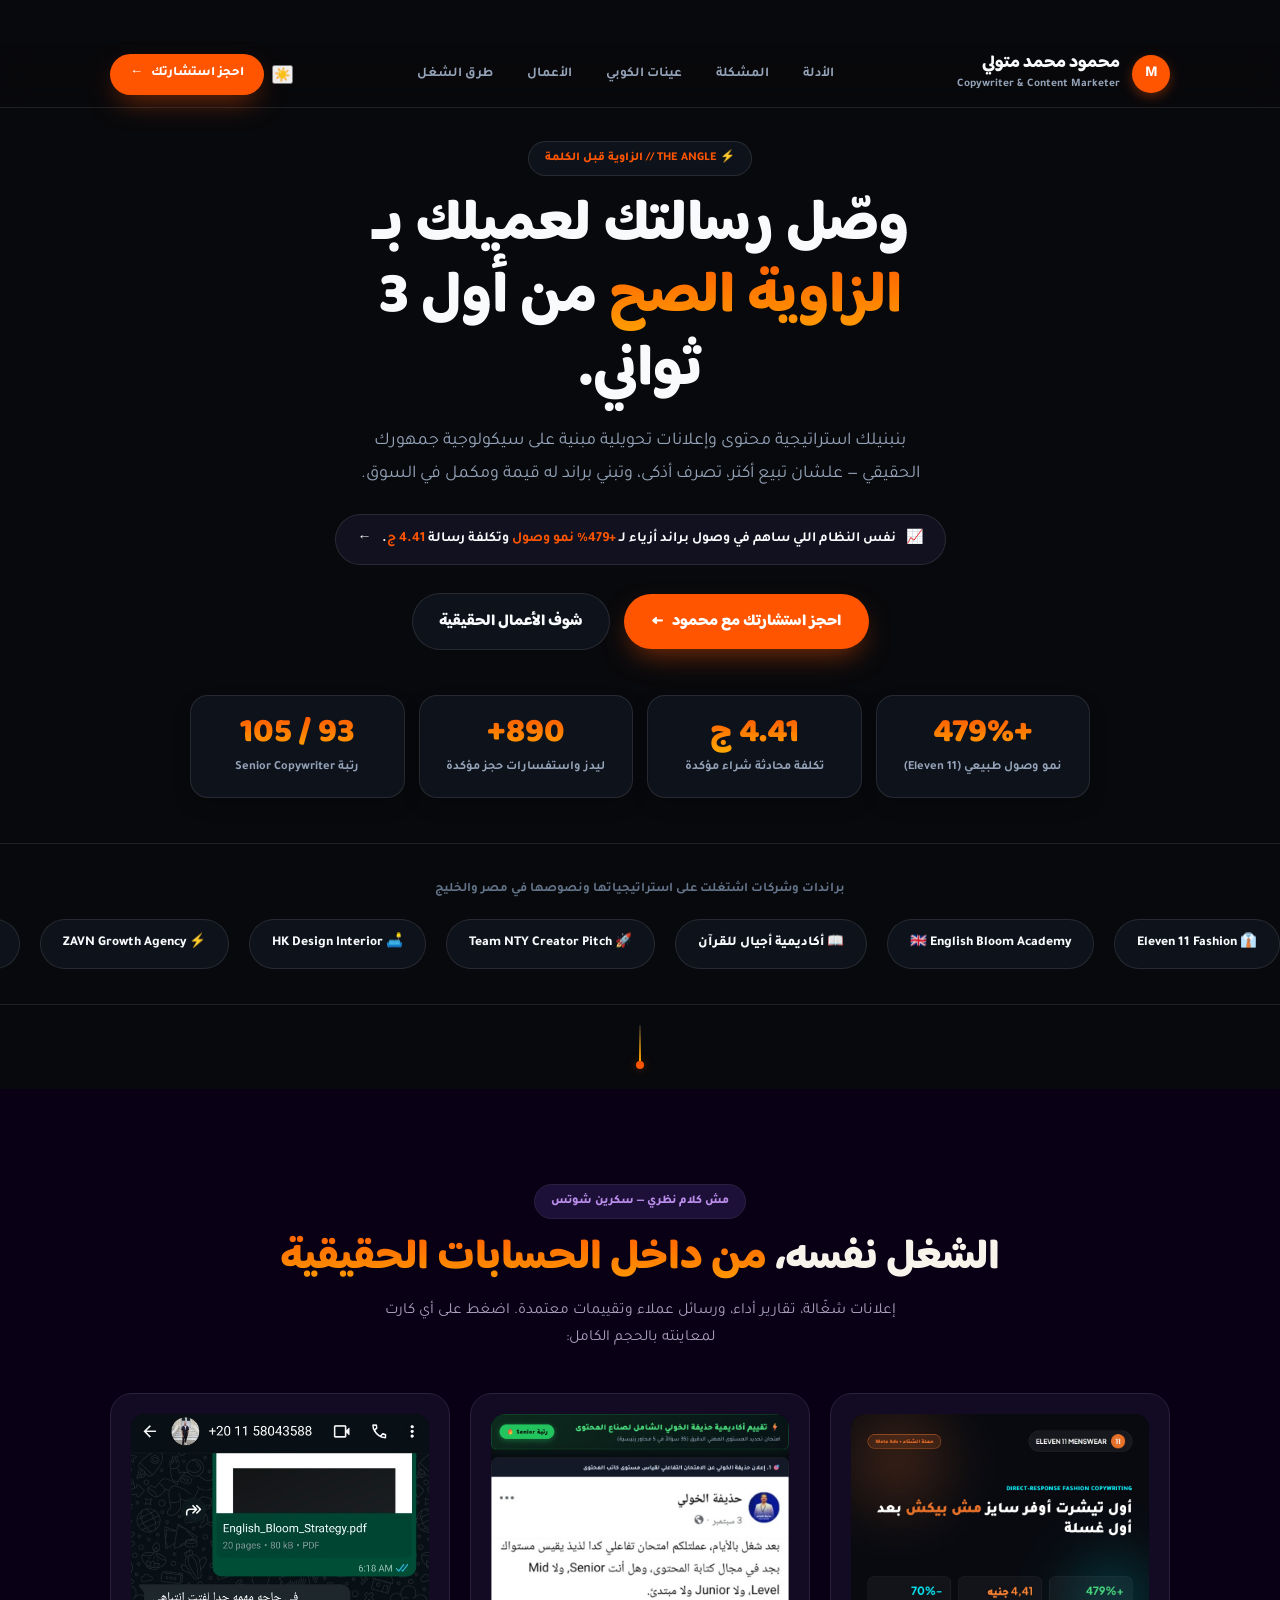
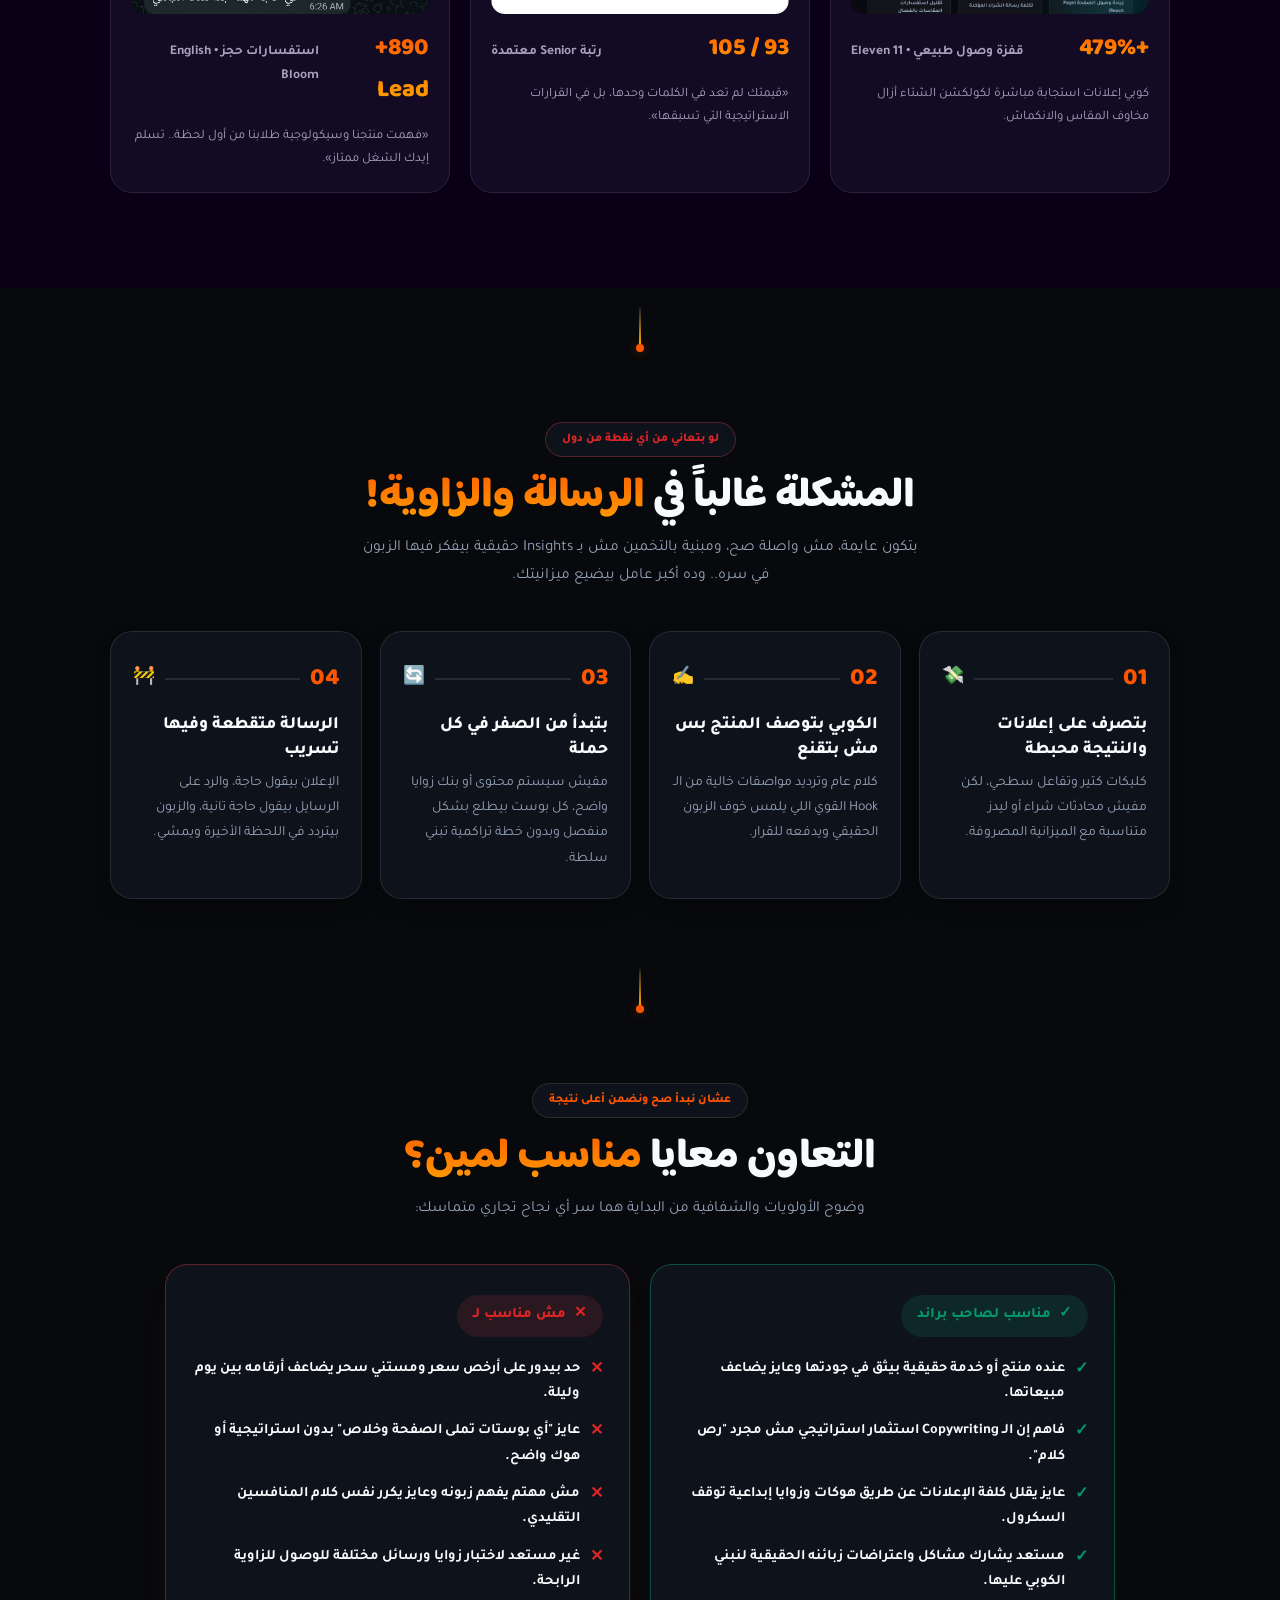
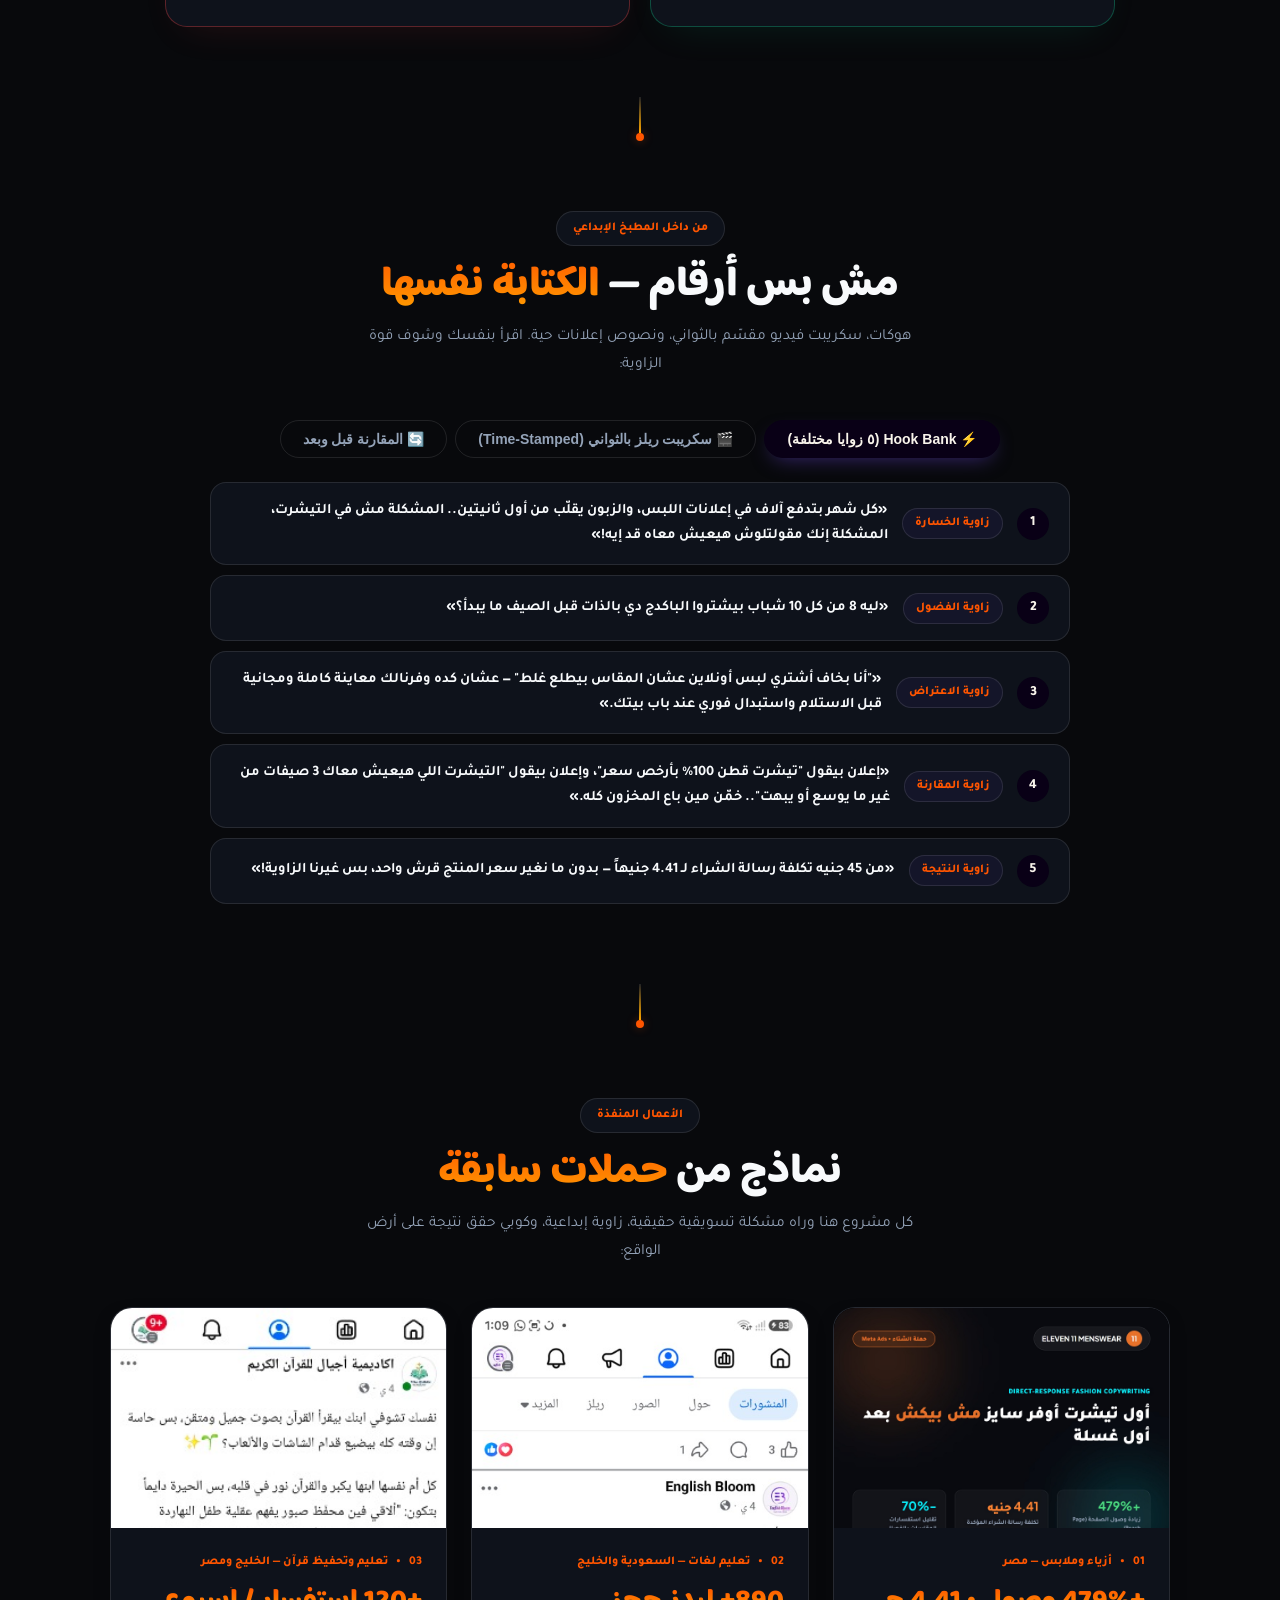
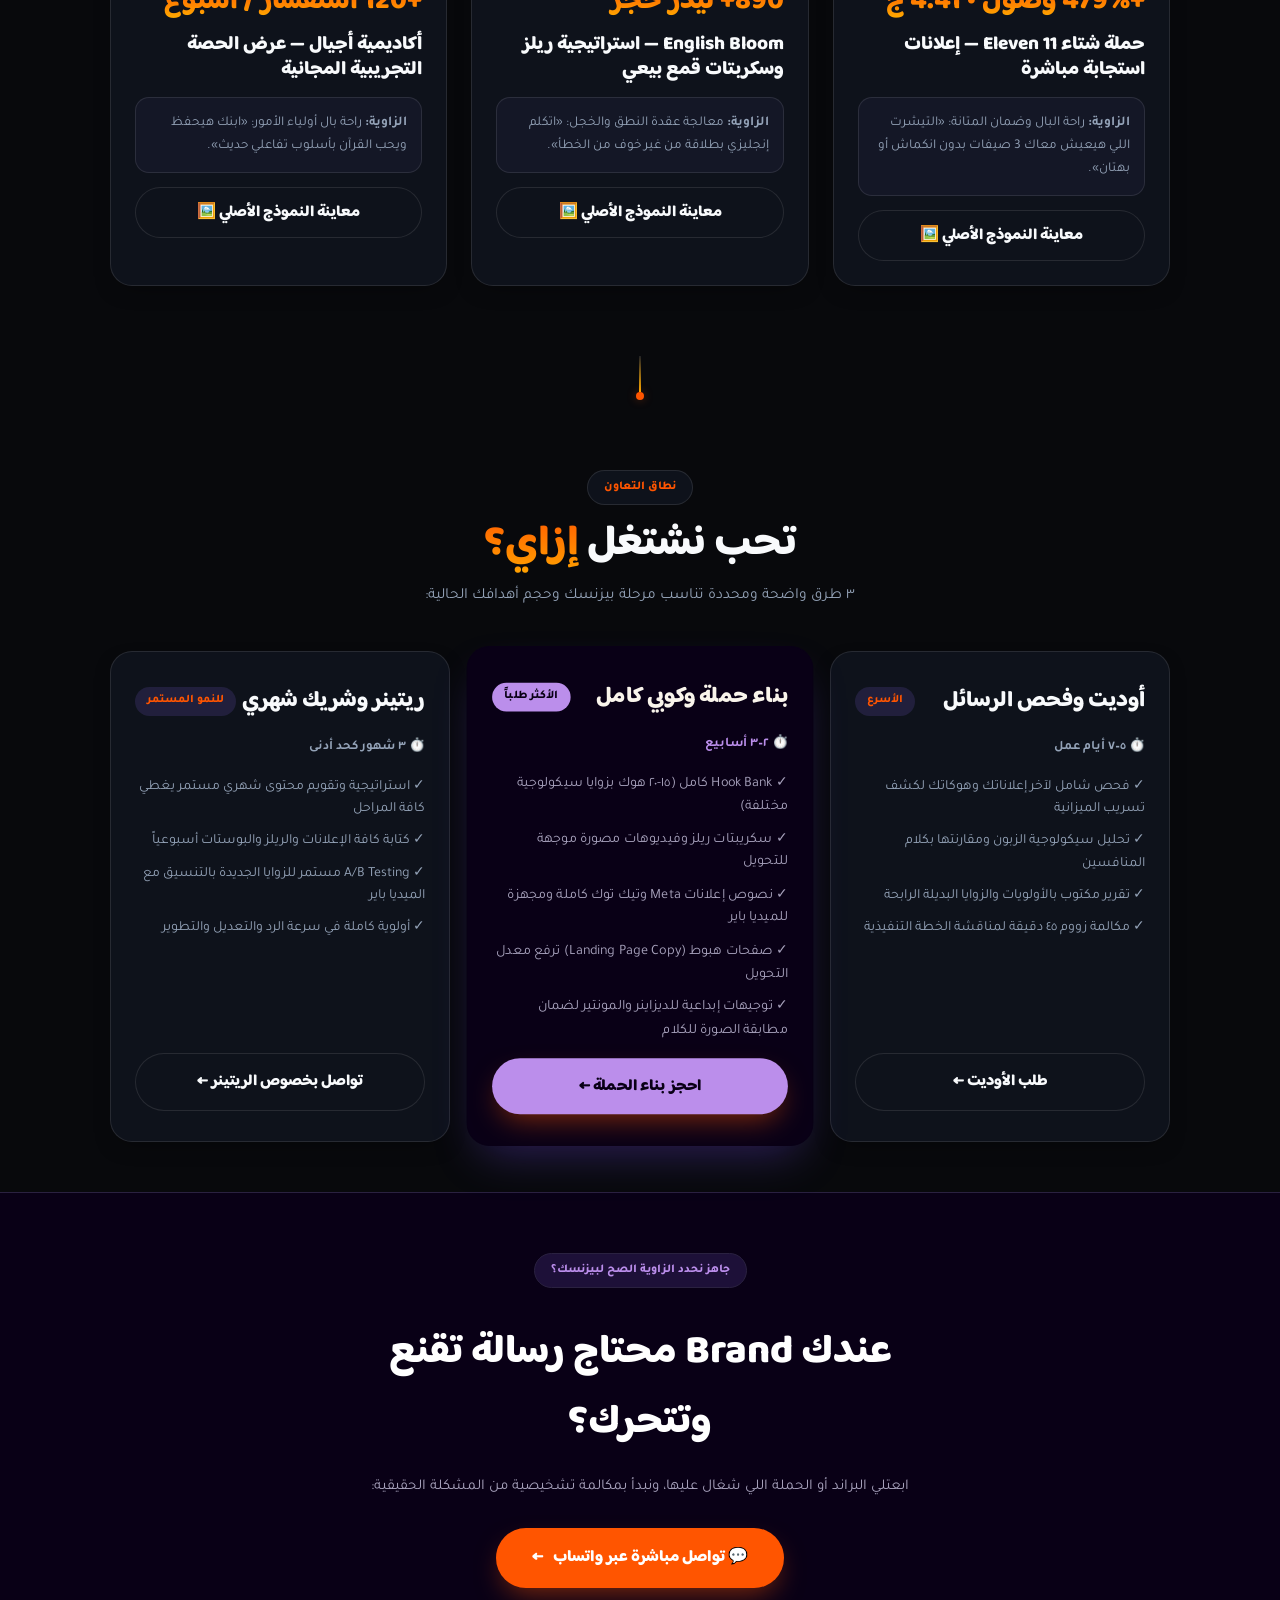
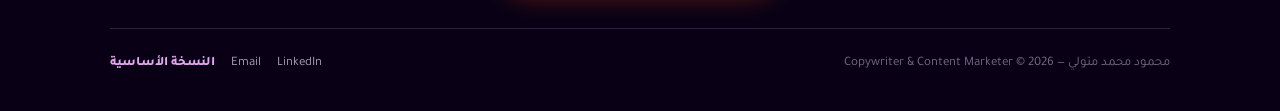
==== commit 17cbbfde: "feat(portfolio): launch clean editorial luxury portfolio with work-first hierarchy and balanced posi" ====
--- a/index.html
+++ b/index.html
@@ -1,5202 +1,1737 @@
 <!DOCTYPE html>
-<html lang="ar" dir="rtl" data-theme="dark">
+<html lang="ar" dir="rtl">
 <head>
     <meta charset="UTF-8">
-    <meta name="viewport" content="width=device-width, initial-scale=1.0, maximum-scale=5.0">
-    <title>محمود محمد متولي | Copywriter & Content Marketer</title>
+    <meta name="viewport" content="width=device-width, initial-scale=1.0">
+    <title>محمود محمد متولي — Copywriter & Content Marketer</title>
+    <meta name="description" content="محمود متولي — Copywriter & Content Marketer. أصيغ رسائل إعلانية ومحتوى أورجانيك يوقف السكرول ويوصل لقلب العميل ويحول الاهتمام لمبيعات حقيقية.">
+    <meta name="author" content="Mahmoud Metwally">
+    <meta property="og:title" content="محمود متولي — Copywriter & Content Marketer">
+    <meta property="og:description" content="وصّل رسالتك لعميلك بـ الزاوية الصح من أول 3 ثواني.">
+    <meta property="og:type" content="website">
+    <link rel="icon" href="data:image/svg+xml,<svg xmlns=%22http://www.w3.org/2000/svg%22 viewBox=%220 0 100 100%22><text y=%22.9em%22 font-size=%2290%22>⚡</text></svg>">
     
-    <!-- Meta SEO & OpenGraph -->
-    <meta name="description" content="البورتفوليو الرسمي لمحمود محمد متولي — Copywriter & Content Marketer. استراتيجيات محتوى، كتابة إعلانات، وزوايا مبنية على فهم البيزنس وسيكولوجية الجمهور.">
-    <meta name="keywords" content="محمود متولي, كوبي رايتر, كاتب محتوى, تسويق رقمي, إعلانات فيسبوك, إعلانات إنستجرام, هوكات إعلانية, سيلز كوبي, مصر, السويس, Copywriter Egypt">
-    <meta name="author" content="محمود محمد متولي">
-    <meta property="og:title" content="محمود محمد متولي | Copywriter & Content Marketer">
-    <meta property="og:description" content="البورتفوليو الرسمي لمحمود محمد متولي — Copywriter & Content Marketer. تفكير استراتيجي، زوايا إعلانية مدروسة، ونصوص تحرك الجمهور.">
-    <meta property="og:image" content="mahmoud.png">
-    <meta property="og:type" content="website">
-
-    <!-- Fonts: Google Fonts (Cairo, Alexandria, Plus Jakarta Sans, Tajawal) -->
+    <!-- Fonts: Baloo Bhaijaan 2 for Headlines, Tajawal for Body, Space Grotesk for Mono numbers -->
     <link rel="preconnect" href="https://fonts.googleapis.com">
     <link rel="preconnect" href="https://fonts.gstatic.com" crossorigin>
-    <link href="https://fonts.googleapis.com/css2?family=Alexandria:wght@600;700;800;900&family=Cairo:wght@400;600;700;800;900&family=Plus+Jakarta+Sans:wght@500;600;700;800&family=Tajawal:wght@500;700;800;900&display=swap" rel="stylesheet">
-    
-    <!-- Canvas Confetti -->
-    <script src="https://cdn.jsdelivr.net/npm/canvas-confetti@1.9.3/dist/confetti.browser.min.js"></script>
+    <link href="https://fonts.googleapis.com/css2?family=Baloo+Bhaijaan+2:wght@500;600;700;800&family=Tajawal:wght@400;500;700;800&family=Space+Grotesk:wght@500;700&display=swap" rel="stylesheet">
 
     <style>
         /* ==========================================================================
-           1. Brand Fonts (@font-face) & Tokens
+           1. Warm Luxury Editorial Design Tokens (Salma Eldeeb Style)
            ========================================================================== */
-        @font-face {
-            font-family: 'AA-Majara';
-            src: url('assets/fonts/AA-MAJARA-Regular.ttf') format('truetype');
-            font-weight: normal;
-            font-style: normal;
-            font-display: swap;
-        }
-        @font-face {
-            font-family: 'InstaArabi';
-            src: url('assets/fonts/InstaArabi-Regular.ttf') format('truetype');
-            font-weight: normal;
-            font-style: normal;
-            font-display: swap;
-        }
-
-        :root {
-            /* Industrial Editorial Master Palette */
-            --bg-base: #08090c;
-            --bg-surface: #0e1118;
-            --bg-card: rgba(14, 17, 25, 0.88);
-            --bg-inner: rgba(19, 24, 35, 0.82);
-            --bg-metal: #151924;
-            
-            --border-hairline: 1px solid rgba(255, 255, 255, 0.08);
-            --border-subtle: rgba(255, 255, 255, 0.08);
-            --border-card: rgba(255, 255, 255, 0.12);
-            --border-glow: rgba(255, 85, 0, 0.35);
-            
-            /* Single Accent: Electric Safety Orange */
-            --accent: #FF5500;
-            --accent-hover: #ff6e26;
-            --accent-glow: rgba(255, 85, 0, 0.24);
-            --accent-muted: rgba(255, 85, 0, 0.12);
-            --accent-cyan: #00e5ff;
-            --accent-green: #10b981;
-            
-            --text-primary: #f8fafc;
-            --text-secondary: #94a3b8;
-            --text-muted: #64748b;
-            
-            /* Machined Precision Radii */
-            --radius-xs: 2px;
-            --radius-sm: 4px;
-            --radius-md: 8px;
-            --radius-lg: 12px;
-            --radius-xl: 16px;
-            --radius-full: 9999px;
-            
-            --font-display: 'Alexandria', 'Cairo', sans-serif;
-            --font-body: 'Cairo', 'Tajawal', sans-serif;
-            --font-en: 'Plus Jakarta Sans', sans-serif;
-            --font-mono: ui-monospace, "SF Mono", "Cascadia Code", "Roboto Mono", Menlo, Consolas, monospace;
-            
-            --container-max: 1240px;
-            --transition-smooth: all 0.25s cubic-bezier(0.16, 1, 0.3, 1);
-            --transition-bounce: all 0.35s cubic-bezier(0.34, 1.56, 0.64, 1);
-        }
-
-        [data-theme="light"] {
-            --bg-base: #f7f6f2;
-            --bg-surface: #eeece6;
-            --bg-card: rgba(255, 255, 255, 0.94);
-            --bg-inner: rgba(244, 242, 238, 0.96);
-            --bg-metal: #e8e5dc;
-            --border-hairline: 1px solid rgba(0, 0, 0, 0.08);
-            --border-subtle: rgba(0, 0, 0, 0.07);
-            --border-card: rgba(0, 0, 0, 0.12);
-            --border-glow: rgba(255, 85, 0, 0.25);
-            --accent: #E64A00;
-            --accent-hover: #ff5500;
-            --accent-glow: rgba(230, 74, 0, 0.18);
-            --accent-muted: rgba(230, 74, 0, 0.1);
-            --text-primary: #121316;
-            --text-secondary: #4a5568;
-            --text-muted: #718096;
+        /* Default Theme: Mahmoud's Brand Palette (Electric Orange & Deep Charcoal Slate) */
+        :root, [data-theme="mahmoud-dark"] {
+            --bg-cream: #08090C;
+            --bg-surface: #0E121B;
+            --bg-surface-tint: rgba(255, 85, 0, 0.06);
+            --bg-night: #050608;
+            --night-card: #0E121B;
+            --night-border: rgba(255, 255, 255, 0.1);
+            --header-bg: rgba(8, 9, 12, 0.88);
+            --text-night: #F8FAFC;
+            --text-night-muted: #94A3B8;
+
+            --text-primary: #F8FAFC;
+            --text-secondary: #94A3B8;
+            --text-muted: #64748B;
+            --border-soft: rgba(255, 255, 255, 0.1);
+            --border-hover: rgba(255, 85, 0, 0.5);
+
+            --accent-violet: #FF5500;
+            --accent-spark: #FFAA00;
+            --accent-glow: rgba(255, 85, 0, 0.35);
+            --grad-violet: linear-gradient(180deg, #FF5500 0%, #FFAA00 100%);
+            --grad-accent: linear-gradient(135deg, #FF5500 0%, #FF7700 50%, #FFAA00 100%);
+
+            --radius-pill: 999px;
+            --radius-card: 22px;
+            --radius-inner: 14px;
+            --shadow-subtle: 0 8px 24px -12px rgba(0, 0, 0, 0.6);
+            --shadow-card: 0 16px 36px -16px rgba(255, 85, 0, 0.15);
+            --shadow-btn: 0 12px 28px -8px rgba(255, 85, 0, 0.5);
+            --btn-primary-bg: #FF5500;
+            --btn-primary-text: #FFFFFF;
+
+            --font-display: 'Baloo Bhaijaan 2', Tajawal, sans-serif;
+            --font-body: 'Tajawal', sans-serif;
+            --font-mono: 'Space Grotesk', monospace;
+        }
+
+        /* Mahmoud Light (Warm Ivory Paper + Electric Orange) */
+        [data-theme="mahmoud-light"] {
+            --bg-cream: #FAF7F2;
+            --bg-surface: #FFFFFF;
+            --bg-surface-tint: rgba(255, 85, 0, 0.04);
+            --bg-night: #0B0E14;
+            --night-card: #111622;
+            --night-border: rgba(255, 255, 255, 0.12);
+            --header-bg: rgba(250, 247, 242, 0.88);
+            --text-night: #F8FAFC;
+            --text-night-muted: #94A3B8;
+
+            --text-primary: #0F172A;
+            --text-secondary: #475569;
+            --text-muted: #64748B;
+            --border-soft: #E5E0D8;
+            --border-hover: #FF5500;
+
+            --accent-violet: #FF5500;
+            --accent-spark: #EA580C;
+            --accent-glow: rgba(255, 85, 0, 0.25);
+            --grad-violet: linear-gradient(180deg, #FF5500 0%, #EA580C 100%);
+            --grad-accent: linear-gradient(135deg, #FF5500 0%, #FF7700 50%, #FFAA00 100%);
+
+            --shadow-subtle: 0 8px 24px -12px rgba(0, 0, 0, 0.06);
+            --shadow-card: 0 16px 36px -16px rgba(255, 85, 0, 0.12);
+            --shadow-btn: 0 12px 28px -8px rgba(255, 85, 0, 0.4);
+            --btn-primary-bg: #0F172A;
+            --btn-primary-text: #FFFFFF;
+        }
+
+        /* Salma Eldeeb Style: Cream & Violet */
+        [data-theme="salma-cream"] {
+            --bg-cream: #F9F4EB;
+            --bg-surface: #F9F4EB;
+            --bg-surface-tint: rgba(144, 110, 244, 0.05);
+            --bg-night: #090016;
+            --night-card: #130a24;
+            --night-border: #2A2140;
+            --header-bg: rgba(249, 244, 235, 0.88);
+            --text-night: #F9F4EB;
+            --text-night-muted: #A8A2BD;
+
+            --text-primary: #1A1428;
+            --text-secondary: #4B4360;
+            --text-muted: #746b88;
+            --border-soft: #E7DFD3;
+            --border-hover: #c4b9a8;
+
+            --accent-violet: #6A45D9;
+            --accent-spark: #906EF4;
+            --accent-glow: rgba(106, 69, 217, 0.35);
+            --grad-violet: linear-gradient(180deg, #906EF4 0%, #E3A6F1 100%);
+            --grad-accent: linear-gradient(135deg, #6A45D9 0%, #906EF4 50%, #E3A6F1 100%);
+
+            --shadow-subtle: 0 8px 24px -12px rgba(26, 20, 40, 0.08);
+            --shadow-card: 0 16px 36px -16px rgba(106, 69, 217, 0.15);
+            --shadow-btn: 0 12px 28px -8px rgba(106, 69, 217, 0.5);
+            --btn-primary-bg: #090016;
+            --btn-primary-text: #F9F4EB;
+        }
+
+        /* Salma Eldeeb Style: Night & Neon Violet */
+        [data-theme="salma-night"] {
+            --bg-cream: #090016;
+            --bg-surface: #120924;
+            --bg-surface-tint: rgba(144, 110, 244, 0.1);
+            --bg-night: #05000C;
+            --night-card: #130a24;
+            --night-border: #2A2140;
+            --header-bg: rgba(9, 0, 22, 0.88);
+            --text-night: #F9F4EB;
+            --text-night-muted: #A8A2BD;
+
+            --border-soft: #2A2140;
+            --text-primary: #F9F4EB;
+            --text-secondary: #B7B0CE;
+            --text-muted: #8E87A5;
+            --shadow-subtle: 0 8px 24px -12px rgba(0, 0, 0, 0.5);
+
+            --accent-violet: #8B5CF6;
+            --accent-spark: #A78BFA;
+            --accent-glow: rgba(139, 92, 246, 0.35);
+            --grad-violet: linear-gradient(180deg, #A78BFA 0%, #E3A6F1 100%);
+            --grad-accent: linear-gradient(135deg, #7C3AED 0%, #A78BFA 50%, #E3A6F1 100%);
+
+            --shadow-btn: 0 12px 28px -8px rgba(139, 92, 246, 0.5);
+            --shadow-card: 0 16px 36px -16px rgba(139, 92, 246, 0.2);
+            --btn-primary-bg: #8B5CF6;
+            --btn-primary-text: #FFFFFF;
         }
 
         * {
             box-sizing: border-box;
             margin: 0;
             padding: 0;
-            scroll-behavior: smooth;
         }
 
         body {
-            background-color: var(--bg-base);
+            background-color: var(--bg-cream);
             color: var(--text-primary);
             font-family: var(--font-body);
-            line-height: 1.7;
+            line-height: 1.75;
+            direction: rtl;
             overflow-x: hidden;
-            min-height: 100vh;
-            position: relative;
-            background-image: 
-                radial-gradient(circle at 15% 10%, rgba(255, 85, 0, 0.08) 0%, transparent 45%),
-                radial-gradient(circle at 85% 45%, rgba(0, 229, 255, 0.04) 0%, transparent 50%),
-                radial-gradient(circle at 50% 80%, rgba(255, 85, 0, 0.04) 0%, transparent 55%);
-        }
-
-        /* Subtle Technical Precision Grid Background Overlay */
-        body::before {
-            content: '';
-            position: fixed;
-            inset: 0;
-            background-image: 
-                linear-gradient(rgba(255, 255, 255, 0.022) 1px, transparent 1px),
-                linear-gradient(90deg, rgba(255, 255, 255, 0.022) 1px, transparent 1px);
-            background-size: 44px 44px;
-            pointer-events: none;
-            z-index: 0;
-        }
-
-        /* Ambient Dynamic Cursor Glow */
-        .cursor-glow {
-            position: fixed;
-            width: 420px;
-            height: 420px;
-            border-radius: 50%;
-            background: radial-gradient(circle, rgba(255, 85, 0, 0.12) 0%, transparent 70%);
-            pointer-events: none;
-            z-index: 1;
-            transform: translate(-50%, -50%);
-            transition: transform 0.08s ease-out;
-            mix-blend-mode: screen;
-        }
-
+            transition: background-color 0.3s ease, color 0.3s ease;
+        }
+
+        /* Top Prototype Bar */
+        .proto-bar {
+            background: #090016;
+            color: #F9F4EB;
+            padding: 9px 16px;
+            display: flex;
+            align-items: center;
+            justify-content: space-between;
+            font-size: 12.5px;
+            font-weight: 700;
+            position: sticky;
+            top: 0;
+            z-index: 100;
+            border-bottom: 1px solid rgba(255, 255, 255, 0.1);
+        }
+        .proto-bar a {
+            color: #E3A6F1;
+            text-decoration: none;
+            display: inline-flex;
+            align-items: center;
+            gap: 4px;
+            font-weight: 800;
+        }
+        .proto-bar-badge {
+            background: rgba(144, 110, 244, 0.2);
+            color: #BB8EEB;
+            padding: 2px 10px;
+            border-radius: var(--radius-pill);
+            border: 1px solid rgba(144, 110, 244, 0.4);
+            font-size: 11px;
+        }
+
+        /* Container */
         .container {
-            max-width: var(--container-max);
+            max-width: 1100px;
             margin: 0 auto;
-            padding: 0 24px;
-            position: relative;
-            z-index: 2;
-        }
-
-        /* Typography Utilities */
-        h1, h2, h3, h4, .brand-font {
+            padding: 0 20px;
+        }
+
+        /* Header Navigation */
+        .site-header {
+            position: sticky;
+            top: 42px;
+            z-index: 90;
+            background: var(--header-bg);
+            backdrop-filter: blur(14px);
+            -webkit-backdrop-filter: blur(14px);
+            border-bottom: 1px solid var(--border-soft);
+            transition: all 0.25s ease;
+        }
+        .nav-inner {
+            display: flex;
+            align-items: center;
+            justify-content: space-between;
+            padding: 12px 0;
+        }
+        .brand-block {
+            display: flex;
+            align-items: center;
+            gap: 12px;
+            text-decoration: none;
+            color: var(--text-primary);
+        }
+        .brand-avatar {
+            width: 38px;
+            height: 38px;
+            border-radius: var(--radius-pill);
+            background: var(--accent-violet);
+            color: #fff;
+            display: flex;
+            align-items: center;
+            justify-content: center;
+            font-weight: 800;
+            font-size: 15px;
+            box-shadow: 0 4px 12px var(--accent-glow);
+        }
+        .brand-title {
             font-family: var(--font-display);
-        }
-        .font-en { font-family: var(--font-en); }
-        .font-mono { font-family: var(--font-mono); }
-        .highlight {
-            background: linear-gradient(135deg, var(--accent) 0%, #ff7a33 100%);
+            font-weight: 800;
+            font-size: 17px;
+            line-height: 1.2;
+        }
+        .brand-sub {
+            font-size: 11.5px;
+            color: var(--text-secondary);
+            font-weight: 600;
+        }
+        .nav-links {
+            display: flex;
+            align-items: center;
+            gap: 6px;
+        }
+        .nav-links a {
+            padding: 7px 14px;
+            border-radius: var(--radius-pill);
+            text-decoration: none;
+            color: var(--text-secondary);
+            font-size: 13.5px;
+            font-weight: 700;
+            transition: all 0.2s ease;
+        }
+        .nav-links a:hover {
+            color: var(--text-primary);
+            background: var(--bg-surface-tint);
+        }
+        .nav-cta {
+            display: inline-flex;
+            align-items: center;
+            gap: 8px;
+            padding: 9px 20px;
+            border-radius: var(--radius-pill);
+            background: var(--btn-primary-bg);
+            color: var(--btn-primary-text);
+            font-size: 13px;
+            font-weight: 800;
+            text-decoration: none;
+            box-shadow: var(--shadow-btn);
+            transition: transform 0.2s, box-shadow 0.2s;
+        }
+        .nav-cta:hover {
+            transform: translateY(-2px);
+            box-shadow: 0 16px 32px -8px var(--accent-glow);
+        }
+
+        /* Typography Helper Classes */
+        .gradient-text {
+            background: var(--grad-violet);
             -webkit-background-clip: text;
             -webkit-text-fill-color: transparent;
-        }
-        .highlight-cyan {
-            background: linear-gradient(135deg, var(--accent-cyan) 0%, #38ef7d 100%);
+            background-clip: text;
+            font-weight: 800;
+        }
+        .section-pill {
+            display: inline-flex;
+            align-items: center;
+            gap: 6px;
+            padding: 6px 16px;
+            border-radius: var(--radius-pill);
+            background: var(--bg-surface);
+            border: 1px solid var(--border-soft);
+            font-size: 12px;
+            font-weight: 800;
+            color: var(--accent-violet);
+            margin-bottom: 14px;
+        }
+        .section-header {
+            text-align: center;
+            margin-bottom: 40px;
+        }
+        .section-title {
+            font-family: var(--font-display);
+            font-weight: 800;
+            font-size: clamp(28px, 4.5vw, 42px);
+            line-height: 1.25;
+            color: var(--text-primary);
+            margin-bottom: 12px;
+        }
+        .section-desc {
+            font-size: 15.5px;
+            color: var(--text-secondary);
+            max-width: 62ch;
+            margin: 0 auto;
+            line-height: 1.8;
+        }
+
+        /* Buttons */
+        .btn-pill-primary {
+            display: inline-flex;
+            align-items: center;
+            gap: 9px;
+            padding: 14px 28px;
+            border-radius: var(--radius-pill);
+            background: var(--btn-primary-bg);
+            color: var(--btn-primary-text);
+            font-family: var(--font-display);
+            font-size: 15.5px;
+            font-weight: 800;
+            text-decoration: none;
+            box-shadow: var(--shadow-btn);
+            transition: transform 0.2s, box-shadow 0.2s;
+            cursor: pointer;
+            border: none;
+        }
+        .btn-pill-primary:hover {
+            transform: translateY(-2px);
+            box-shadow: 0 18px 36px -8px var(--accent-glow);
+        }
+        .btn-pill-secondary {
+            display: inline-flex;
+            align-items: center;
+            gap: 9px;
+            padding: 14px 26px;
+            border-radius: var(--radius-pill);
+            background: var(--bg-surface);
+            border: 1.5px solid var(--border-soft);
+            color: var(--text-primary);
+            font-family: var(--font-display);
+            font-size: 15.5px;
+            font-weight: 800;
+            text-decoration: none;
+            transition: all 0.2s;
+            cursor: pointer;
+        }
+        .btn-pill-secondary:hover {
+            border-color: var(--text-primary);
+            transform: translateY(-2px);
+        }
+
+        /* Hero Section */
+        .hero-section {
+            padding: clamp(40px, 6vw, 75px) 0 45px;
+            text-align: center;
+            position: relative;
+        }
+        .hero-headline {
+            font-family: var(--font-display);
+            font-weight: 800;
+            font-size: clamp(32px, 5.8vw, 58px);
+            line-height: 1.25;
+            max-width: 18ch;
+            margin: 0 auto 18px;
+            color: var(--text-primary);
+        }
+        .hero-desc {
+            font-size: clamp(15px, 1.9vw, 18px);
+            color: var(--text-secondary);
+            max-width: 58ch;
+            margin: 0 auto 24px;
+            line-height: 1.8;
+        }
+        .hero-proof-badge {
+            display: inline-flex;
+            align-items: center;
+            gap: 10px;
+            padding: 12px 22px;
+            border-radius: var(--radius-pill);
+            background: rgba(144, 110, 244, 0.08);
+            border: 1px solid var(--border-soft);
+            font-size: 14px;
+            font-weight: 700;
+            color: var(--text-primary);
+            text-decoration: none;
+            margin-bottom: 28px;
+            transition: all 0.2s ease;
+        }
+        .hero-proof-badge:hover {
+            border-color: var(--accent-spark);
+            background: rgba(144, 110, 244, 0.15);
+            transform: translateY(-2px);
+            color: var(--text-primary);
+        }
+        .hero-proof-badge b {
+            color: var(--accent-violet);
+        }
+        .hero-cta-group {
+            display: flex;
+            align-items: center;
+            justify-content: center;
+            gap: 14px;
+            flex-wrap: wrap;
+            margin-bottom: 45px;
+        }
+
+        /* 4-Stats Grid (Salma's Hero Stats) */
+        .stats-grid {
+            display: grid;
+            grid-template-columns: repeat(auto-fit, minmax(140px, 1fr));
+            gap: 14px;
+            max-width: 900px;
+            margin: 0 auto;
+        }
+        .stat-card {
+            background: var(--bg-surface);
+            border: 1px solid var(--border-soft);
+            border-radius: 18px;
+            padding: 18px 14px;
+            text-align: center;
+            box-shadow: var(--shadow-subtle);
+            transition: transform 0.2s, border-color 0.2s;
+        }
+        .stat-card:hover {
+            transform: translateY(-3px);
+            border-color: var(--accent-spark);
+        }
+        .stat-num {
+            font-family: var(--font-display);
+            font-weight: 800;
+            font-size: clamp(26px, 3.5vw, 34px);
+            line-height: 1.15;
+            background: var(--grad-violet);
             -webkit-background-clip: text;
             -webkit-text-fill-color: transparent;
-        }
-
-        /* Signature Interaction: The Precision Angle Indicator */
-        .angle-marker {
-            display: inline-flex;
-            align-items: center;
-            gap: 6px;
-            font-family: var(--font-mono);
-            font-size: 0.74rem;
-            color: var(--accent);
-            background: var(--accent-muted);
-            border: 1px solid rgba(255, 85, 0, 0.25);
-            padding: 3px 8px;
-            border-radius: var(--radius-sm);
-            text-transform: uppercase;
-            letter-spacing: 0.06em;
-            transition: var(--transition-smooth);
-            user-select: none;
-        }
-        .angle-marker:hover, .the-angle-trigger:hover .angle-marker {
-            background: var(--accent);
-            color: #fff;
-            border-color: var(--accent);
-            transform: translateY(-1px);
-            box-shadow: 0 4px 14px var(--accent-glow);
-        }
-        .angle-marker .angle-deg {
-            font-weight: 900;
-            display: inline-block;
-            transition: transform 0.3s cubic-bezier(0.34, 1.56, 0.64, 1);
-        }
-        .angle-marker:hover .angle-deg, .the-angle-trigger:hover .angle-deg {
-            transform: rotate(45deg);
-        }
-
-        /* ==========================================================================
-           2. Floating Glass Island Navbar
-           ========================================================================== */
-        .header-wrap {
-            position: fixed;
-            top: 20px;
-            left: 0;
-            right: 0;
-            z-index: 1000;
-            display: flex;
-            justify-content: center;
-            padding: 0 16px;
-            pointer-events: none;
-        }
-
-        .navbar-capsule {
-            pointer-events: auto;
-            display: flex;
-            align-items: center;
-            justify-content: space-between;
+            background-clip: text;
+            margin-bottom: 4px;
+        }
+        .stat-label {
+            font-size: 12.5px;
+            font-weight: 700;
+            color: var(--text-secondary);
+        }
+
+        /* Marquee Track */
+        .marquee-section {
+            padding: 35px 0;
+            border-top: 1px solid var(--border-soft);
+            border-bottom: 1px solid var(--border-soft);
+            background: var(--bg-cream);
+            overflow: hidden;
+        }
+        .marquee-title {
+            text-align: center;
+            font-size: 13px;
+            font-weight: 700;
+            color: var(--text-muted);
+            margin-bottom: 18px;
+        }
+        .marquee-track {
+            display: flex;
             gap: 20px;
-            background: rgba(10, 14, 23, 0.82);
-            border: 1px solid var(--border-card);
-            padding: 8px 18px;
-            border-radius: var(--radius-full);
-            backdrop-filter: blur(20px);
-            -webkit-backdrop-filter: blur(20px);
-            box-shadow: 0 15px 35px rgba(0, 0, 0, 0.5), 0 0 25px rgba(255, 106, 0, 0.1);
-            transition: var(--transition-smooth);
-            max-width: 1060px;
+            animation: marqueeScroll 25s linear infinite;
+            width: max-content;
+        }
+        @keyframes marqueeScroll {
+            0% { transform: translateX(0); }
+            100% { transform: translateX(50%); }
+        }
+        .brand-tile {
+            padding: 12px 22px;
+            border-radius: var(--radius-pill);
+            background: var(--bg-surface);
+            border: 1px solid var(--border-soft);
+            font-size: 13.5px;
+            font-weight: 800;
+            color: var(--text-primary);
+            white-space: nowrap;
+            display: flex;
+            align-items: center;
+            gap: 8px;
+        }
+
+        /* Flow Connector (Salma's .rc-flow) */
+        .flow-divider {
+            display: flex;
+            flex-direction: column;
+            align-items: center;
+            margin: 20px 0;
+        }
+        .flow-line {
+            width: 2px;
+            height: 36px;
+            background: linear-gradient(180deg, var(--border-soft), var(--accent-spark));
+        }
+        .flow-dot {
+            width: 8px;
+            height: 8px;
+            border-radius: 50%;
+            background: var(--accent-violet);
+            box-shadow: 0 0 10px var(--accent-glow);
+        }
+
+        /* Dark Immersion Section: Live Proof Track */
+        .dark-immersion-section {
+            background: #090016;
+            color: #F9F4EB;
+            padding: clamp(60px, 8vw, 95px) 0;
+            position: relative;
+        }
+        .dark-immersion-section .section-title {
+            color: #F9F4EB;
+        }
+        .dark-immersion-section .section-desc {
+            color: #A8A2BD;
+        }
+        .dark-immersion-section .section-pill {
+            background: rgba(144, 110, 244, 0.15);
+            border-color: #2A2140;
+            color: #BB8EEB;
+        }
+        .proof-cards-row {
+            display: grid;
+            grid-template-columns: repeat(auto-fit, minmax(280px, 1fr));
+            gap: 20px;
+            margin-top: 36px;
+        }
+        .proof-card {
+            background: #130a24;
+            border: 1px solid #2A2140;
+            border-radius: var(--radius-card);
+            padding: 20px;
+            display: flex;
+            flex-direction: column;
+            gap: 14px;
+            transition: transform 0.25s, border-color 0.25s;
+        }
+        .proof-card:hover {
+            transform: translateY(-4px);
+            border-color: var(--accent-spark);
+        }
+        .proof-img-frame {
             width: 100%;
-        }
-
-        .navbar-capsule:hover {
-            border-color: rgba(255, 106, 0, 0.35);
-        }
-
-        .nav-brand {
-            display: flex;
-            align-items: center;
-            gap: 12px;
-            text-decoration: none;
-            color: #fff;
-        }
-
-        .brand-badge-icon.craftsman-mark {
-            width: 36px;
-            height: 36px;
-            border-radius: var(--radius-sm);
-            background: #141824;
-            border: 1px solid rgba(255, 85, 0, 0.45);
-            display: flex;
-            align-items: center;
-            justify-content: center;
-            color: var(--accent);
-            box-shadow: 0 4px 15px var(--accent-glow);
-            transition: var(--transition-smooth);
-            flex-shrink: 0;
-        }
-        .nav-brand:hover .brand-badge-icon.craftsman-mark {
-            border-color: var(--accent);
-            background: var(--accent);
-            color: #fff;
-            transform: rotate(-6deg);
-        }
-
-        .nav-brand-text {
-            display: flex;
-            flex-direction: column;
-            line-height: 1.15;
-            text-align: start;
-        }
-        .nav-brand-name {
-            font-family: var(--font-display);
-            font-weight: 900;
-            font-size: 1.05rem;
-            letter-spacing: -0.02em;
-            color: #fff;
-        }
-        .nav-brand-spec {
-            font-family: var(--font-mono);
-            font-size: 0.62rem;
-            color: var(--text-muted);
-            letter-spacing: 0.08em;
-            text-transform: uppercase;
-        }
-
-        .nav-menu {
-            display: flex;
-            align-items: center;
-            gap: 6px;
-            list-style: none;
-        }
-
-        .nav-link-btn {
-            color: var(--text-secondary);
-            text-decoration: none;
-            font-size: 0.88rem;
-            font-weight: 700;
-            padding: 8px 14px;
-            border-radius: var(--radius-full);
-            transition: var(--transition-smooth);
-            display: inline-flex;
-            align-items: center;
-            gap: 6px;
-        }
-
-        .nav-link-btn:hover {
-            color: #fff;
-            background: rgba(255, 255, 255, 0.07);
-        }
-
-        .nav-controls {
-            display: flex;
-            align-items: center;
-            gap: 8px;
-        }
-
-        .icon-btn-toggle {
-            background: rgba(255, 255, 255, 0.05);
-            border: 1px solid var(--border-card);
-            color: var(--text-primary);
-            padding: 7px 12px;
-            border-radius: var(--radius-full);
-            cursor: pointer;
-            font-family: inherit;
-            font-size: 0.82rem;
-            font-weight: 800;
-            transition: var(--transition-smooth);
-            display: inline-flex;
-            align-items: center;
-            gap: 5px;
-        }
-
-        .icon-btn-toggle:hover {
-            background: rgba(255, 255, 255, 0.12);
-            border-color: var(--accent);
-            color: #fff;
-        }
-
-        .btn-nav-cta {
-            background: linear-gradient(135deg, var(--accent) 0%, #ff8533 100%);
-            color: #fff;
-            text-decoration: none;
-            font-weight: 800;
-            font-size: 0.86rem;
-            padding: 9px 18px;
-            border-radius: var(--radius-full);
-            box-shadow: 0 4px 18px var(--accent-glow);
-            transition: var(--transition-smooth);
-            display: inline-flex;
-            align-items: center;
-            gap: 6px;
-            white-space: nowrap;
-        }
-
-        .btn-nav-cta:hover {
-            transform: translateY(-2px);
-            box-shadow: 0 8px 25px rgba(255, 106, 0, 0.45);
-        }
-
-        /* ==========================================================================
-           3. Hero Stage & HUD Metrics
-           ========================================================================== */
-        .hero-stage {
-            padding: 150px 0 70px;
-            text-align: center;
-            position: relative;
-        }
-
-        .hero-avatar-wrap {
-            position: relative;
-            width: 136px;
-            height: 144px;
-            margin: 0 auto 24px;
-        }
-
-        .hero-avatar-frame {
-            position: relative;
-            width: 100%;
-            height: 100%;
-            border-radius: var(--radius-lg);
+            height: 200px;
+            border-radius: var(--radius-inner);
             overflow: hidden;
-            border: 1px solid rgba(255, 255, 255, 0.12);
-            background: #11141d;
-            box-shadow: 0 15px 35px rgba(0, 0, 0, 0.5), 0 0 20px rgba(255, 85, 0, 0.12);
-            z-index: 2;
-            transition: var(--transition-smooth);
-        }
-        .hero-avatar-wrap:hover .hero-avatar-frame {
-            border-color: var(--accent);
-            transform: translateY(-2px);
-            box-shadow: 0 20px 40px rgba(0, 0, 0, 0.65), 0 0 25px var(--accent-glow);
-        }
-
-        .hero-avatar-img {
+            background: #000;
+        }
+        .proof-img-frame img {
             width: 100%;
             height: 100%;
             object-fit: cover;
-            object-position: center top;
-            filter: contrast(1.03) saturate(1.02);
-            transition: transform 0.4s cubic-bezier(0.16, 1, 0.3, 1);
-            display: block;
-        }
-        .hero-avatar-wrap:hover .hero-avatar-img {
-            transform: scale(1.04);
-        }
-
-        .live-status-capsule {
-            display: inline-flex;
+            object-position: top;
+            transition: transform 0.3s ease;
+        }
+        .proof-card:hover .proof-img-frame img {
+            transform: scale(1.03);
+        }
+        .proof-stat-row {
+            display: flex;
+            align-items: baseline;
+            justify-content: space-between;
+        }
+        .proof-stat-num {
+            font-family: var(--font-display);
+            font-size: 24px;
+            font-weight: 800;
+            background: var(--grad-violet);
+            -webkit-background-clip: text;
+            -webkit-text-fill-color: transparent;
+            background-clip: text;
+        }
+        .proof-caption {
+            font-size: 13.5px;
+            color: #A8A2BD;
+            font-weight: 600;
+        }
+
+        /* Problem Section (4 Bento Cards) */
+        .bento-grid {
+            display: grid;
+            grid-template-columns: repeat(auto-fit, minmax(250px, 1fr));
+            gap: 18px;
+        }
+        .bento-card {
+            background: var(--bg-surface);
+            border: 1px solid var(--border-soft);
+            border-radius: var(--radius-card);
+            padding: 26px 22px;
+            box-shadow: var(--shadow-subtle);
+            transition: all 0.2s ease;
+        }
+        .bento-card:hover {
+            transform: translateY(-3px);
+            box-shadow: var(--shadow-card);
+        }
+        .bento-num-bar {
+            display: flex;
             align-items: center;
             gap: 10px;
-            background: rgba(37, 211, 102, 0.1);
-            border: 1px solid rgba(37, 211, 102, 0.35);
-            color: #25D366;
-            padding: 6px 18px;
-            border-radius: var(--radius-full);
-            font-size: 0.84rem;
-            font-weight: 800;
-            margin-bottom: 18px;
-            box-shadow: 0 0 25px rgba(37, 211, 102, 0.15);
-            backdrop-filter: blur(12px);
-        }
-
-        .live-beacon-dot {
-            width: 9px;
-            height: 9px;
-            border-radius: 50%;
-            background: #25D366;
-            box-shadow: 0 0 10px #25D366;
-            animation: beaconPulse 1.8s infinite ease-in-out;
-        }
-
-        @keyframes beaconPulse {
-            0%, 100% { transform: scale(1); opacity: 1; }
-            50% { transform: scale(1.4); opacity: 0.6; }
-        }
-
-        .hero-headline {
-            font-size: clamp(2.4rem, 5.5vw, 4.2rem);
-            font-weight: 900;
-            line-height: 1.25;
-            margin-bottom: 16px;
-            letter-spacing: -0.5px;
-        }
-
-        .hero-typewriter-container {
-            font-size: clamp(1.15rem, 2.5vw, 1.65rem);
-            font-weight: 800;
-            color: #e2e8f0;
-            margin-bottom: 22px;
-            display: flex;
-            align-items: center;
-            justify-content: center;
-            gap: 10px;
-            min-height: 48px;
-        }
-
-        .typewriter-phrase {
-            display: inline-flex;
-            align-items: center;
-            color: var(--accent);
-        }
-
-        .typewriter-text {
-            color: var(--accent);
-            white-space: pre;
-        }
-
-        .typewriter-cursor {
-            display: inline-block;
-            width: 3px;
-            height: 1.15em;
-            background-color: var(--accent);
-            margin-inline-start: 4px;
-            border-radius: 2px;
-            box-shadow: 0 0 10px var(--accent);
-            animation: blinkCaret 0.85s infinite;
-        }
-
-        @keyframes blinkCaret {
-            0%, 100% { opacity: 1; }
-            50% { opacity: 0; }
-        }
-
-        .hero-bio-copy {
-            max-width: 820px;
-            margin: 0 auto 36px;
-            font-size: 1.12rem;
+            margin-bottom: 14px;
+        }
+        .bento-num {
+            font-family: var(--font-display);
+            font-weight: 800;
+            font-size: 24px;
+            color: var(--accent-violet);
+        }
+        .bento-line {
+            flex-grow: 1;
+            height: 1.5px;
+            background: var(--border-soft);
+        }
+        .bento-icon {
+            font-size: 18px;
+        }
+        .bento-card h3 {
+            font-size: 17.5px;
+            font-weight: 800;
+            color: var(--text-primary);
+            margin-bottom: 8px;
+            line-height: 1.4;
+        }
+        .bento-card p {
+            font-size: 14px;
             color: var(--text-secondary);
             line-height: 1.8;
+        }
+
+        /* Qualification Section (Salma's Green vs Red) */
+        .qual-grid {
+            display: grid;
+            grid-template-columns: repeat(auto-fit, minmax(280px, 1fr));
+            gap: 20px;
+            max-width: 950px;
+            margin: 0 auto;
+        }
+        .qual-card {
+            border-radius: var(--radius-card);
+            padding: 30px 26px;
+            background: var(--bg-surface);
+            display: flex;
+            flex-direction: column;
+            gap: 20px;
+        }
+        .qual-card.suitable {
+            border: 1px solid rgba(16, 185, 129, 0.35);
+            box-shadow: 0 16px 40px -20px rgba(16, 185, 129, 0.15);
+        }
+        .qual-card.not-suitable {
+            border: 1px solid rgba(239, 68, 68, 0.35);
+            box-shadow: 0 16px 40px -20px rgba(239, 68, 68, 0.15);
+        }
+        .qual-badge {
+            display: inline-flex;
+            align-items: center;
+            gap: 8px;
+            padding: 8px 16px;
+            border-radius: var(--radius-pill);
+            font-size: 14.5px;
+            font-weight: 800;
+            width: fit-content;
+        }
+        .qual-badge.green {
+            background: rgba(16, 185, 129, 0.12);
+            color: #059669;
+        }
+        .qual-badge.red {
+            background: rgba(239, 68, 68, 0.12);
+            color: #DC2626;
+        }
+        .qual-list {
+            list-style: none;
+            display: flex;
+            flex-direction: column;
+            gap: 12px;
+        }
+        .qual-list li {
+            display: flex;
+            align-items: flex-start;
+            gap: 10px;
+            font-size: 14.5px;
+            line-height: 1.75;
+            color: var(--text-primary);
             font-weight: 600;
         }
-
-        .hero-cta-flex {
-            display: flex;
-            align-items: center;
+        .qual-check {
+            color: #059669;
+            font-weight: 900;
+            font-size: 16px;
+        }
+        .qual-x {
+            color: #DC2626;
+            font-weight: 900;
+            font-size: 16px;
+        }
+
+        /* Writing Samples (Tabs System) */
+        .writing-tabs {
+            display: flex;
             justify-content: center;
-            gap: 16px;
+            gap: 8px;
             flex-wrap: wrap;
-            margin-bottom: 48px;
-        }
-
-        .btn-luxury-primary {
-            background: linear-gradient(135deg, var(--accent) 0%, #ff8533 100%);
-            color: #fff;
-            text-decoration: none;
-            padding: 15px 32px;
-            border-radius: var(--radius-full);
-            font-weight: 800;
-            font-size: 1.05rem;
-            display: inline-flex;
-            align-items: center;
-            gap: 12px;
-            box-shadow: 0 12px 35px var(--accent-glow);
-            transition: var(--transition-bounce);
-        }
-
-        .btn-luxury-primary:hover {
-            transform: translateY(-3px) scale(1.02);
-            box-shadow: 0 16px 45px rgba(255, 106, 0, 0.45);
-        }
-
-        .btn-luxury-secondary {
-            background: rgba(255, 255, 255, 0.05);
-            border: 1px solid var(--border-card);
-            color: #fff;
-            text-decoration: none;
-            padding: 15px 30px;
-            border-radius: var(--radius-full);
-            font-weight: 800;
-            font-size: 1.05rem;
-            display: inline-flex;
-            align-items: center;
-            gap: 12px;
-            backdrop-filter: blur(12px);
-            transition: var(--transition-smooth);
-        }
-
-        .btn-luxury-secondary:hover {
-            background: rgba(255, 255, 255, 0.12);
-            border-color: var(--accent);
-            transform: translateY(-2px);
-        }
-
-        .btn-inner-icon-circle {
+            margin-bottom: 24px;
+        }
+        .tab-btn {
+            padding: 10px 22px;
+            border-radius: var(--radius-pill);
+            border: 1.5px solid var(--border-soft);
+            background: transparent;
+            color: var(--text-secondary);
+            font-size: 14px;
+            font-weight: 800;
+            cursor: pointer;
+            transition: all 0.2s;
+        }
+        .tab-btn.active {
+            background: #090016;
+            color: #F9F4EB;
+            border-color: #090016;
+            box-shadow: 0 8px 20px -8px rgba(106, 69, 217, 0.5);
+        }
+        [data-theme="dark"] .tab-btn.active {
+            background: var(--accent-violet);
+            border-color: var(--accent-violet);
+        }
+        .tab-content {
+            display: none;
+            animation: fadeIn 0.3s ease;
+        }
+        .tab-content.active {
+            display: block;
+        }
+        @keyframes fadeIn {
+            from { opacity: 0; transform: translateY(8px); }
+            to { opacity: 1; transform: translateY(0); }
+        }
+
+        /* Hook Bank Item */
+        .hook-row {
+            display: flex;
+            align-items: center;
+            gap: 14px;
+            padding: 16px 20px;
+            border-radius: 16px;
+            background: var(--bg-surface);
+            border: 1px solid var(--border-soft);
+            margin-bottom: 10px;
+        }
+        .hook-num {
             width: 32px;
             height: 32px;
             border-radius: 50%;
-            background: rgba(255, 255, 255, 0.16);
+            background: #090016;
+            color: #F9F4EB;
             display: flex;
             align-items: center;
             justify-content: center;
-            font-size: 0.95rem;
-            transition: transform 0.3s ease;
-        }
-
-        .btn-luxury-primary:hover .btn-inner-icon-circle {
-            transform: scale(1.2) rotate(8deg);
-        }
-
-        /* Brand Equation & Craftsmanship Capsule */
-        .brand-equation-pill {
-            display: inline-flex;
-            align-items: center;
-            justify-content: center;
-            gap: 12px;
-            background: rgba(255, 106, 0, 0.05);
-            border: 1px solid rgba(255, 106, 0, 0.28);
-            border-radius: var(--radius-full);
-            padding: 8px 22px;
-            margin: 0 auto 28px;
-            max-width: 92%;
-            font-size: 0.9rem;
-            color: var(--text-secondary);
-            backdrop-filter: blur(12px);
-            transition: all var(--transition-smooth);
-            box-shadow: 0 4px 20px rgba(0, 0, 0, 0.25);
-        }
-
-        .brand-equation-pill:hover {
-            border-color: var(--accent);
-            background: rgba(255, 106, 0, 0.09);
-            box-shadow: 0 0 25px rgba(255, 106, 0, 0.18);
-            transform: translateY(-1px);
-        }
-
-        .equation-tag {
-            background: linear-gradient(135deg, var(--accent), #ff8533);
+            font-weight: 800;
+            font-size: 14px;
+            flex-shrink: 0;
+        }
+        .hook-tag {
+            padding: 4px 12px;
+            border-radius: var(--radius-pill);
+            background: rgba(106, 69, 217, 0.08);
+            border: 1px solid var(--border-soft);
+            color: var(--accent-violet);
+            font-size: 12px;
+            font-weight: 800;
+            flex-shrink: 0;
+        }
+        .hook-text {
+            font-size: 14.5px;
+            color: var(--text-primary);
+            font-weight: 600;
+            line-height: 1.7;
+        }
+
+        /* Video Script Breakdown (Salma's Time-Stamped Script) */
+        .script-box {
+            background: #090016;
+            color: #F9F4EB;
+            border-radius: var(--radius-card);
+            padding: 30px;
+            max-width: 860px;
+            margin: 0 auto;
+        }
+        .script-step {
+            display: flex;
+            align-items: flex-start;
+            gap: 16px;
+            padding: 12px 0;
+            border-bottom: 1px solid #2A2140;
+        }
+        .script-step:last-child {
+            border-bottom: none;
+        }
+        .script-time {
+            font-family: var(--font-display);
+            font-weight: 800;
+            color: #BB8EEB;
+            font-size: 14px;
+            min-width: 65px;
+            flex-shrink: 0;
+            padding-top: 2px;
+        }
+        .script-role {
+            font-size: 13.5px;
+            font-weight: 800;
             color: #fff;
-            font-weight: 900;
-            font-size: 0.72rem;
-            padding: 4px 12px;
-            border-radius: var(--radius-full);
-            white-space: nowrap;
-            letter-spacing: 0.02em;
-        }
-
-        .equation-formula {
-            line-height: 1.5;
-            color: #e2e8f0;
-        }
-
-        .equation-formula strong {
-            color: #fff;
-            text-shadow: 0 0 12px rgba(255, 106, 0, 0.35);
-        }
-
-        /* CTA Micro-Guarantee & Low Friction Trigger */
-        .cta-micro-guarantee {
             display: block;
-            margin-top: 12px;
-            font-size: 0.82rem;
-            color: #94a3b8;
-            font-weight: 600;
-            line-height: 1.5;
-            letter-spacing: -0.01em;
-        }
-
-        /* THE 4 COPY PRINCIPLES */
-        .copy-principles-grid {
+            margin-bottom: 2px;
+        }
+        .script-speech {
+            font-size: 14.5px;
+            color: #A8A2BD;
+            line-height: 1.7;
+        }
+
+        /* Work Cards Grid */
+        .work-cards-grid {
             display: grid;
-            grid-template-columns: repeat(auto-fit, minmax(210px, 1fr));
-            gap: 16px;
-            margin: 24px 0;
-        }
-
-        .principle-card {
-            background: #0f131d;
-            border: 1px solid var(--border-subtle);
-            border-radius: var(--radius-md);
-            padding: 18px;
-            transition: all var(--transition-smooth);
-            text-align: start;
-        }
-
-        .principle-card:hover {
-            border-color: rgba(255, 85, 0, 0.35);
-            background: rgba(255, 85, 0, 0.04);
-            transform: translateY(-2px);
-        }
-
-        .principle-icon {
-            font-size: 1.45rem;
-            display: inline-block;
-            margin-bottom: 8px;
-        }
-
-        .principle-title {
-            color: #fff;
-            font-size: 0.98rem;
-            font-weight: 800;
-            margin-bottom: 6px;
-        }
-
-        .principle-desc {
-            color: var(--text-secondary);
-            font-size: 0.85rem;
-            line-height: 1.6;
-            margin: 0;
-        }
-
-        /* Metrics HUD Bar (Double-Bezel) */
-        .metrics-hud-card {
-            background: #0c101a;
-            border: 1px solid var(--border-subtle);
-            border-radius: var(--radius-xl);
-            padding: 8px;
-            max-width: 980px;
-            margin: 0 auto;
-            box-shadow: 0 10px 30px rgba(0, 0, 0, 0.45);
-        }
-
-        .metrics-hud-inner {
-            background: var(--bg-inner);
-            border: 1px solid var(--border-subtle);
-            border-radius: calc(var(--radius-xl) - 6px);
-            padding: 24px 20px;
-            display: grid;
-            grid-template-columns: repeat(4, 1fr);
-            gap: 20px;
-        }
-
-        .metric-unit {
-            text-align: center;
-            border-inline-end: 1px solid var(--border-subtle);
-            padding: 0 10px;
-        }
-        .metric-unit:last-child {
-            border-inline-end: none;
-        }
-
-        .metric-num {
-            font-family: var(--font-display);
-            font-size: 2.2rem;
-            font-weight: 900;
-            color: #fff;
-            line-height: 1.1;
-            margin-bottom: 6px;
-        }
-
-        .metric-label {
-            font-size: 0.85rem;
-            color: var(--text-secondary);
-            font-weight: 700;
-        }
-
-        /* ==========================================================================
-           4. Capabilities Matrix ("بشتغل على")
-           ========================================================================== */
-        .section-wrap {
-            padding: 90px 0;
-            position: relative;
-        }
-
-        .section-header-centered {
-            text-align: center;
-            max-width: 780px;
-            margin: 0 auto 50px;
-        }
-
-        .section-pill-tag {
-            display: inline-flex;
-            align-items: center;
-            gap: 8px;
-            background: rgba(255, 106, 0, 0.1);
-            color: var(--accent);
-            border: 1px solid rgba(255, 106, 0, 0.3);
-            padding: 6px 18px;
-            border-radius: var(--radius-full);
-            font-weight: 800;
-            font-size: 0.84rem;
-            margin-bottom: 14px;
-        }
-
-        .section-title {
-            font-size: clamp(1.9rem, 3.8vw, 2.7rem);
-            font-weight: 900;
-            color: #fff;
-            margin-bottom: 14px;
-            line-height: 1.3;
-        }
-
-        .section-desc {
-            font-size: 1.05rem;
-            color: var(--text-secondary);
-            line-height: 1.75;
-        }
-
-        .capabilities-grid {
-            display: grid;
-            grid-template-columns: repeat(3, 1fr);
+            grid-template-columns: repeat(auto-fit, minmax(320px, 1fr));
             gap: 24px;
         }
-
-        .double-bezel-card {
-            background: rgba(12, 16, 26, 0.7);
-            border: 1px solid var(--border-subtle);
-            padding: 8px;
-            border-radius: var(--radius-xl);
-            box-shadow: 0 15px 45px rgba(0, 0, 0, 0.5);
-            backdrop-filter: blur(20px);
-            transition: transform 0.4s cubic-bezier(0.16, 1, 0.3, 1), border-color 0.4s ease, box-shadow 0.4s ease;
-        }
-
-        .double-bezel-card:hover {
-            transform: translateY(-6px);
-            border-color: rgba(255, 106, 0, 0.4);
-            box-shadow: 0 25px 60px rgba(0, 0, 0, 0.75), 0 0 30px rgba(255, 106, 0, 0.2);
-        }
-
-        .double-bezel-inner {
-            background: var(--bg-inner);
-            border: 1px solid var(--border-subtle);
-            border-radius: calc(var(--radius-xl) - 6px);
-            padding: 26px;
-            height: 100%;
+        .salma-work-card {
+            background: var(--bg-surface);
+            border: 1px solid var(--border-soft);
+            border-radius: var(--radius-card);
+            overflow: hidden;
+            box-shadow: var(--shadow-subtle);
             display: flex;
             flex-direction: column;
-        }
-
-        .cap-icon-box {
-            width: 52px;
-            height: 52px;
-            border-radius: var(--radius-md);
-            background: rgba(255, 106, 0, 0.12);
-            border: 1px solid rgba(255, 106, 0, 0.25);
-            display: flex;
-            align-items: center;
-            justify-content: center;
-            font-size: 1.5rem;
-            margin-bottom: 18px;
-        }
-
-        .cap-title {
-            font-size: 1.22rem;
-            font-weight: 800;
-            color: #fff;
-            margin-bottom: 10px;
-        }
-
-        .cap-text {
-            font-size: 0.92rem;
-            color: var(--text-secondary);
-            line-height: 1.7;
-        }
-
-        /* ==========================================================================
-           5. Brand Marquee
-           ========================================================================== */
-        .marquee-container {
-            padding: 30px 0;
-            overflow: hidden;
-            background: rgba(8, 11, 18, 0.6);
-            border-top: 1px solid var(--border-subtle);
-            border-bottom: 1px solid var(--border-subtle);
-            position: relative;
-        }
-
-        .marquee-track {
-            display: flex;
-            gap: 40px;
-            white-space: nowrap;
-            width: max-content;
-            animation: marqueeSlide 30s linear infinite;
-        }
-
-        @keyframes marqueeSlide {
-            0% { transform: translateX(0); }
-            100% { transform: translateX(50%); }
-        }
-
-        .marquee-item {
-            display: inline-flex;
-            align-items: center;
-            gap: 12px;
-            color: #94a3b8;
-            font-weight: 800;
-            font-size: 1.05rem;
-        }
-
-        .marquee-item span:first-child {
-            color: var(--accent);
-        }
-
-        /* ==========================================================================
-           6. Work Portfolio Showcase (#work)
-           ========================================================================== */
-        .filter-bar-flex {
-            display: flex;
-            align-items: center;
-            justify-content: center;
-            gap: 10px;
-            flex-wrap: wrap;
-            margin-bottom: 45px;
-        }
-
-        .filter-btn {
-            background: var(--bg-card);
-            border: 1px solid var(--border-card);
-            color: var(--text-secondary);
-            padding: 9px 20px;
-            border-radius: var(--radius-full);
-            font-family: inherit;
-            font-size: 0.86rem;
-            font-weight: 800;
-            cursor: pointer;
-            transition: var(--transition-smooth);
-        }
-
-        .filter-btn:hover, .filter-btn.active {
-            background: var(--accent);
-            color: #fff;
-            border-color: var(--accent);
-            box-shadow: 0 4px 18px var(--accent-glow);
-        }
-
-        .work-grid {
-            display: grid;
-            grid-template-columns: repeat(auto-fill, minmax(360px, 1fr));
-            gap: 28px;
-        }
-
-        .work-card {
-            background: var(--bg-card);
-            border: 1px solid var(--border-subtle);
-            border-radius: var(--radius-md);
-            overflow: hidden;
-            display: flex;
-            flex-direction: column;
-            transition: var(--transition-smooth);
-            box-shadow: 0 10px 30px rgba(0, 0, 0, 0.4);
-            position: relative;
-        }
-
-        .work-card:hover {
-            transform: translateY(-5px);
-            border-color: var(--accent);
-            box-shadow: 0 20px 50px rgba(0, 0, 0, 0.7), 0 0 25px var(--accent-glow);
-        }
-
-        .work-card.hidden { display: none !important; }
-
-        .work-media {
-            position: relative;
+            transition: all 0.25s ease;
+        }
+        .salma-work-card:hover {
+            transform: translateY(-4px);
+            box-shadow: var(--shadow-card);
+            border-color: var(--accent-spark);
+        }
+        .work-card-media {
             width: 100%;
-            height: 240px;
+            height: 220px;
             background: #000;
             overflow: hidden;
-            cursor: pointer;
-        }
-
-        .work-media img {
+            position: relative;
+        }
+        .work-card-media img {
             width: 100%;
             height: 100%;
             object-fit: cover;
-            object-position: top center;
-            transition: transform 0.5s ease;
-        }
-
-        .work-card:hover .work-media img {
-            transform: scale(1.06);
-        }
-
-        .work-media-badge {
+            object-position: top;
+            transition: transform 0.3s;
+        }
+        .salma-work-card:hover .work-card-media img {
+            transform: scale(1.04);
+        }
+        .work-card-body {
+            padding: 24px;
+            display: flex;
+            flex-direction: column;
+            gap: 14px;
+            flex-grow: 1;
+        }
+        .work-meta-row {
+            display: flex;
+            align-items: center;
+            gap: 8px;
+            font-size: 12px;
+            font-weight: 800;
+            color: var(--accent-violet);
+        }
+        .work-title {
+            font-family: var(--font-display);
+            font-size: 19px;
+            font-weight: 800;
+            color: var(--text-primary);
+            line-height: 1.35;
+        }
+        .work-stat-highlight {
+            font-family: var(--font-display);
+            font-size: 28px;
+            font-weight: 800;
+            background: var(--grad-violet);
+            -webkit-background-clip: text;
+            -webkit-text-fill-color: transparent;
+            background-clip: text;
+            line-height: 1.1;
+        }
+        .work-excerpt-box {
+            background: rgba(144, 110, 244, 0.05);
+            border: 1px solid var(--border-soft);
+            border-radius: var(--radius-inner);
+            padding: 14px;
+            font-size: 13.5px;
+            line-height: 1.7;
+            color: var(--text-secondary);
+        }
+
+        /* Work Models (3 Pricing/Scope Tiers) */
+        .models-grid {
+            display: grid;
+            grid-template-columns: repeat(auto-fit, minmax(280px, 1fr));
+            gap: 20px;
+            align-items: stretch;
+        }
+        .model-card {
+            background: var(--bg-surface);
+            border: 1px solid var(--border-soft);
+            border-radius: var(--radius-card);
+            padding: 30px 24px;
+            display: flex;
+            flex-direction: column;
+            gap: 16px;
+            box-shadow: var(--shadow-subtle);
+        }
+        .model-card.featured {
+            background: #090016;
+            color: #F9F4EB;
+            border-color: #090016;
+            box-shadow: 0 20px 45px -15px rgba(106, 69, 217, 0.4);
+            transform: scale(1.02);
+        }
+        .model-card.featured h3 {
+            color: #F9F4EB;
+        }
+        .model-card.featured .model-feature-list li {
+            color: #A8A2BD;
+        }
+        .model-header {
+            display: flex;
+            align-items: center;
+            justify-content: space-between;
+        }
+        .model-title {
+            font-family: var(--font-display);
+            font-size: 22px;
+            font-weight: 800;
+            color: var(--text-primary);
+        }
+        .model-badge {
+            font-size: 11.5px;
+            font-weight: 800;
+            padding: 4px 12px;
+            border-radius: var(--radius-pill);
+            background: rgba(144, 110, 244, 0.15);
+            color: var(--accent-violet);
+        }
+        .model-card.featured .model-badge {
+            background: #BB8EEB;
+            color: #090016;
+        }
+        .model-time {
+            font-size: 13px;
+            font-weight: 700;
+            color: var(--text-secondary);
+        }
+        .model-card.featured .model-time {
+            color: #BB8EEB;
+        }
+        .model-feature-list {
+            list-style: none;
+            display: flex;
+            flex-direction: column;
+            gap: 10px;
+            flex-grow: 1;
+        }
+        .model-feature-list li {
+            display: flex;
+            align-items: flex-start;
+            gap: 10px;
+            font-size: 14px;
+            color: var(--text-secondary);
+            line-height: 1.6;
+        }
+
+        /* Footer */
+        .site-footer {
+            background: #090016;
+            color: #F9F4EB;
+            padding: 60px 0 35px;
+            border-top: 1px solid #2A2140;
+            text-align: center;
+        }
+        .footer-cta-box {
+            max-width: 640px;
+            margin: 0 auto 40px;
+        }
+
+        /* Lightbox modal */
+        .lightbox-modal {
+            position: fixed;
+            inset: 0;
+            background: rgba(9, 0, 22, 0.92);
+            backdrop-filter: blur(8px);
+            z-index: 200;
+            display: none;
+            align-items: center;
+            justify-content: center;
+            padding: 20px;
+        }
+        .lightbox-modal.active {
+            display: flex;
+        }
+        .lightbox-inner {
+            max-width: 900px;
+            width: 100%;
+            background: #130a24;
+            border: 1px solid #2A2140;
+            border-radius: 20px;
+            overflow: hidden;
+            position: relative;
+        }
+        .lightbox-img {
+            width: 100%;
+            max-height: 75vh;
+            object-fit: contain;
+            display: block;
+            background: #000;
+        }
+        .lightbox-caption {
+            padding: 16px 20px;
+            font-size: 14px;
+            font-weight: 700;
+            color: #F9F4EB;
+            text-align: center;
+        }
+        .lightbox-close {
             position: absolute;
             top: 14px;
-            right: 14px;
+            left: 14px;
+            width: 36px;
+            height: 36px;
+            border-radius: 50%;
+            background: rgba(0, 0, 0, 0.6);
             color: #fff;
-            padding: 5px 14px;
-            border-radius: var(--radius-full);
-            font-size: 0.76rem;
-            font-weight: 800;
-            backdrop-filter: blur(10px);
-            z-index: 2;
-        }
-
-        .badge-live { background: rgba(255, 106, 0, 0.92); box-shadow: 0 4px 15px rgba(255, 106, 0, 0.4); }
-        .badge-doc { background: rgba(0, 242, 254, 0.9); color: #000 !important; font-weight: 900; }
-        .badge-pro { background: rgba(168, 85, 247, 0.92); }
-
-        .work-zoom-hover {
-            position: absolute;
-            inset: 0;
-            background: rgba(0, 0, 0, 0.45);
+            border: 1px solid rgba(255, 255, 255, 0.2);
             display: flex;
             align-items: center;
             justify-content: center;
-            opacity: 0;
-            transition: opacity 0.3s ease;
-            color: #fff;
-            font-weight: 800;
-            font-size: 0.9rem;
-            gap: 8px;
-        }
-        .work-media:hover .work-zoom-hover { opacity: 1; }
-
-        .work-body {
-            padding: 24px;
-            display: flex;
-            flex-direction: column;
-            flex-grow: 1;
-        }
-
-        .work-type-tag {
-            font-size: 0.8rem;
-            font-weight: 800;
-            color: var(--accent);
-            margin-bottom: 8px;
-        }
-
-        .work-heading {
-            font-size: 1.25rem;
-            font-weight: 900;
-            color: #fff;
-            margin-bottom: 12px;
-            line-height: 1.45;
-        }
-
-        .work-paragraph {
-            font-size: 0.92rem;
-            color: var(--text-secondary);
-            line-height: 1.7;
-            margin-bottom: 18px;
-            flex-grow: 1;
-        }
-
-        .work-meta-row {
-            font-size: 0.82rem;
-            color: var(--text-muted);
-            margin-bottom: 18px;
-            font-weight: 600;
-        }
-
-        .btn-inspect-work {
-            width: 100%;
-            padding: 12px 18px;
-            border-radius: var(--radius-md);
-            border: 1px solid var(--border-card);
-            background: rgba(255, 255, 255, 0.05);
-            color: #fff;
-            font-size: 0.88rem;
-            font-weight: 800;
             cursor: pointer;
-            display: flex;
-            align-items: center;
-            justify-content: center;
-            gap: 8px;
-            transition: var(--transition-smooth);
-        }
-
-        .btn-inspect-work:hover {
-            background: var(--accent);
-            border-color: var(--accent);
-            box-shadow: 0 4px 18px var(--accent-glow);
-        }
-
-        /* ==========================================================================
-           7. Interactive Sales Laboratory (#showcase)
-           ========================================================================== */
-        .bento-lab-grid {
-            display: grid;
-            grid-template-columns: repeat(12, 1fr);
-            gap: 26px;
-        }
-
-        .bento-col-5 { grid-column: span 5; }
-        .bento-col-6 { grid-column: span 6; }
-        .bento-col-7 { grid-column: span 7; }
-
-        .lab-card {
-            background: var(--bg-card);
-            border: 1px solid var(--border-card);
-            border-radius: var(--radius-xl);
-            padding: 30px;
-            box-shadow: 0 15px 40px rgba(0, 0, 0, 0.4);
-            display: flex;
-            flex-direction: column;
-        }
-
-        /* iPhone Mockup Simulator */
-        .iphone-frame {
-            background: #000;
-            border: 3px solid #334155;
-            border-radius: 36px;
-            padding: 14px;
-            box-shadow: 0 25px 50px rgba(0,0,0,0.8);
-            margin-top: 18px;
-        }
-
-        .iphone-dynamic-island {
-            width: 90px;
-            height: 18px;
-            background: #000;
-            border-radius: 20px;
-            margin: 0 auto 12px;
-            border: 1px solid rgba(255,255,255,0.1);
-        }
-
-        .chat-app-nav {
-            display: flex;
-            align-items: center;
-            gap: 10px;
-            border-bottom: 1px solid var(--border-subtle);
-            padding-bottom: 10px;
-            margin-bottom: 14px;
-        }
-
-        .chat-stream-viewport {
-            height: 260px;
-            overflow-y: auto;
-            display: flex;
-            flex-direction: column;
-            gap: 12px;
-            padding-inline-end: 6px;
-        }
-
-        .chat-bubble {
-            padding: 10px 15px;
-            border-radius: 16px;
-            font-size: 0.88rem;
-            line-height: 1.55;
-            max-width: 86%;
-            position: relative;
-        }
-
-        .bubble-in {
-            align-self: flex-start;
-            background: #1e293b;
-            color: #f1f5f9;
-            border-bottom-inline-start-radius: 4px;
-        }
-
-        .bubble-out {
-            align-self: flex-end;
-            background: linear-gradient(135deg, #059669, #047857);
-            color: #fff;
-            border-bottom-inline-end-radius: 4px;
-        }
-
-        .bubble-time {
-            display: block;
-            font-size: 0.68rem;
-            color: rgba(255, 255, 255, 0.6);
-            margin-top: 4px;
-            text-align: inline-end;
-        }
-
-        .scenario-pill-row {
-            display: flex;
-            gap: 8px;
-            flex-wrap: wrap;
-            margin-bottom: 14px;
-        }
-
-        .btn-scenario {
-            background: rgba(255, 255, 255, 0.05);
-            border: 1px solid var(--border-card);
-            color: var(--text-secondary);
-            padding: 6px 14px;
-            border-radius: var(--radius-full);
-            font-size: 0.78rem;
-            font-weight: 800;
-            cursor: pointer;
-            transition: var(--transition-smooth);
-        }
-
-        .btn-scenario.active, .btn-scenario:hover {
-            background: var(--accent);
-            color: #fff;
-            border-color: var(--accent);
-        }
-
-        /* Split Drag Slider */
-        .comparison-slider-container {
-            position: relative;
-            height: 270px;
-            border-radius: var(--radius-lg);
-            overflow: hidden;
-            border: 1px solid var(--border-card);
-            margin-top: 18px;
-            user-select: none;
-        }
-
-        .side-split {
-            position: absolute;
-            inset: 0;
-            padding: 24px;
-            display: flex;
-            flex-direction: column;
-            justify-content: center;
-        }
-
-        .side-split-ai {
-            background: linear-gradient(135deg, #1f0f12 0%, #120709 100%);
-            color: #f87171;
-            right: 0;
-            left: 0;
-        }
-
-        .side-split-human {
-            position: absolute;
-            top: 0;
-            bottom: 0;
-            right: 0;
-            width: 50%;
-            background: linear-gradient(135deg, #072214 0%, #031109 100%);
-            color: #4ade80;
-            overflow: hidden;
-            border-inline-end: 3px solid #25D366;
-            box-shadow: -10px 0 35px rgba(37, 211, 102, 0.35);
-        }
-
-        .side-inner-fixed {
-            position: absolute;
-            right: 0;
-            top: 0;
-            bottom: 0;
-            width: 100%;
-            min-width: 440px;
-            padding: 24px;
-            display: flex;
-            flex-direction: column;
-            justify-content: center;
-        }
-
-        .slider-handle-knob {
-            position: absolute;
-            top: 50%;
-            transform: translate(50%, -50%);
-            width: 44px;
-            height: 44px;
-            border-radius: 50%;
-            background: #fff;
-            color: #0f172a;
-            display: flex;
-            align-items: center;
-            justify-content: center;
-            font-weight: 900;
-            font-size: 0.95rem;
-            box-shadow: 0 6px 25px rgba(0, 0, 0, 0.7);
-            z-index: 10;
-            pointer-events: none;
-        }
-
-        /* ==========================================================================
-           8. Instant Hook Generator (#hooks)
-           ========================================================================== */
-        .hook-search-box {
-            display: flex;
-            gap: 10px;
-            margin-bottom: 20px;
-        }
-
-        .hook-search-field {
-            flex-grow: 1;
-            background: var(--bg-surface);
-            border: 1px solid var(--border-card);
-            border-radius: var(--radius-md);
-            color: #fff;
-            font-family: inherit;
-            font-size: 0.96rem;
-            padding: 14px 20px;
-            outline: none;
-            transition: var(--transition-smooth);
-        }
-
-        .hook-search-field:focus {
-            border-color: var(--accent);
-            box-shadow: 0 0 20px var(--accent-glow);
-        }
-
-        .btn-gen-hook {
-            background: linear-gradient(135deg, var(--accent) 0%, #ff8533 100%);
-            color: #fff;
-            border: none;
-            border-radius: var(--radius-md);
-            padding: 14px 28px;
-            font-family: inherit;
-            font-weight: 800;
-            font-size: 0.98rem;
-            cursor: pointer;
-            box-shadow: 0 6px 20px var(--accent-glow);
-            transition: var(--transition-smooth);
-            white-space: nowrap;
-        }
-
-        .btn-gen-hook:hover {
-            transform: translateY(-2px);
-            box-shadow: 0 10px 30px rgba(255, 106, 0, 0.45);
-        }
-
-        .hook-tags-strip {
-            display: flex;
-            gap: 8px;
-            flex-wrap: wrap;
-            margin-bottom: 25px;
-        }
-
-        .hook-tag-pill {
-            background: rgba(255, 255, 255, 0.05);
-            border: 1px solid var(--border-subtle);
-            color: var(--text-secondary);
-            padding: 7px 16px;
-            border-radius: var(--radius-full);
-            font-size: 0.82rem;
-            font-weight: 700;
-            cursor: pointer;
-            transition: var(--transition-smooth);
-        }
-
-        .hook-tag-pill:hover {
-            background: rgba(255, 106, 0, 0.15);
-            color: #fff;
-            border-color: var(--accent);
-        }
-
-        .hook-cards-stack {
-            display: flex;
-            flex-direction: column;
-            gap: 14px;
-        }
-
-        .hook-output-item {
-            background: var(--bg-surface);
-            border: 1px solid var(--border-card);
-            border-radius: var(--radius-md);
-            padding: 18px 20px;
-            display: flex;
-            align-items: center;
-            justify-content: space-between;
-            gap: 16px;
-            transition: var(--transition-smooth);
-        }
-
-        .hook-output-item:hover {
-            border-color: var(--accent);
-            background: rgba(255, 106, 0, 0.04);
-        }
-
-        .btn-copy-hook {
-            background: rgba(255, 255, 255, 0.06);
-            border: 1px solid var(--border-card);
-            color: #fff;
-            padding: 8px 14px;
-            border-radius: var(--radius-sm);
-            cursor: pointer;
-            font-size: 0.8rem;
-            font-weight: 800;
-            white-space: nowrap;
-            transition: var(--transition-smooth);
-        }
-
-        .btn-copy-hook:hover {
-            background: var(--accent);
-            border-color: var(--accent);
-        }
-
-        /* ==========================================================================
-           9. Wall of Proof & Authority (#testimonials)
-           ========================================================================== */
-        .proof-grid {
-            display: grid;
-            grid-template-columns: repeat(auto-fill, minmax(320px, 1fr));
-            gap: 24px;
-        }
-
-        .proof-card {
-            background: var(--bg-card);
-            border: 1px solid var(--border-card);
-            border-radius: var(--radius-lg);
-            overflow: hidden;
-            display: flex;
-            flex-direction: column;
-            transition: var(--transition-smooth);
-            cursor: pointer;
-        }
-
-        .proof-card:hover {
-            transform: translateY(-5px);
-            border-color: var(--accent);
-            box-shadow: 0 15px 40px rgba(0, 0, 0, 0.6);
-        }
-
-        .proof-thumb-wrap {
-            width: 100%;
-            height: 190px;
-            overflow: hidden;
-            border-bottom: 1px solid var(--border-subtle);
-        }
-
-        .proof-thumb-wrap img {
-            width: 100%;
-            height: 100%;
-            object-fit: cover;
-            object-position: top center;
-            transition: transform 0.4s ease;
-        }
-
-        .proof-card:hover .proof-thumb-wrap img {
-            transform: scale(1.05);
-        }
-
-        .proof-card-content {
-            padding: 20px;
-            display: flex;
-            flex-direction: column;
-            flex-grow: 1;
-        }
-
-        .proof-card-badge {
-            display: inline-block;
-            font-size: 0.74rem;
-            font-weight: 800;
-            padding: 4px 12px;
-            border-radius: var(--radius-full);
-            margin-bottom: 10px;
-            width: fit-content;
-        }
-
-        .proof-title {
-            font-size: 1.05rem;
-            font-weight: 800;
-            color: #fff;
-            margin-bottom: 8px;
-            line-height: 1.4;
-        }
-
-        .proof-quote {
-            font-size: 0.88rem;
-            color: var(--text-secondary);
-            line-height: 1.6;
-            margin-bottom: 14px;
-            flex-grow: 1;
-        }
-
-        .proof-zoom-label {
-            font-size: 0.8rem;
-            font-weight: 800;
-            color: var(--accent);
-            display: flex;
-            align-items: center;
-            gap: 6px;
-        }
-
-        /* ==========================================================================
-           10. Contract Packages Matrix (#packages)
-           ========================================================================== */
-        .packages-grid {
-            display: grid;
-            grid-template-columns: repeat(3, 1fr);
-            gap: 26px;
-        }
-
-        .package-card {
-            background: var(--bg-card);
-            border: 1px solid var(--border-card);
-            border-radius: var(--radius-xl);
-            padding: 36px 28px;
-            display: flex;
-            flex-direction: column;
-            position: relative;
-            transition: var(--transition-smooth);
-        }
-
-        .package-card.featured {
-            border-color: var(--accent);
-            background: linear-gradient(180deg, rgba(255, 106, 0, 0.1) 0%, rgba(14, 19, 30, 0.8) 100%);
-            box-shadow: 0 20px 50px rgba(255, 106, 0, 0.2);
-            transform: scale(1.03);
-        }
-
-        .package-card:hover {
-            transform: translateY(-6px);
-        }
-        .package-card.featured:hover {
-            transform: scale(1.03) translateY(-6px);
-        }
-
-        .pkg-badge-popular {
-            position: absolute;
-            top: -14px;
-            right: 28px;
-            background: linear-gradient(135deg, var(--accent), #ff8533);
-            color: #fff;
-            padding: 5px 16px;
-            border-radius: var(--radius-full);
-            font-size: 0.78rem;
-            font-weight: 900;
-            box-shadow: 0 4px 15px var(--accent-glow);
-        }
-
-        .pkg-icon {
-            font-size: 2.4rem;
-            margin-bottom: 14px;
-        }
-
-        .pkg-name {
-            font-size: 1.45rem;
-            font-weight: 900;
-            color: #fff;
-            margin-bottom: 6px;
-        }
-
-        .pkg-sub {
-            font-size: 0.86rem;
-            color: var(--text-muted);
-            margin-bottom: 24px;
-        }
-
-        .pkg-bullets {
-            list-style: none;
-            display: flex;
-            flex-direction: column;
-            gap: 12px;
-            margin-bottom: 30px;
-            flex-grow: 1;
-        }
-
-        .pkg-bullet-item {
-            font-size: 0.92rem;
-            color: var(--text-secondary);
-            display: flex;
-            align-items: flex-start;
-            gap: 10px;
-            line-height: 1.5;
-        }
-
-        .pkg-bullet-item::before {
-            content: '✓';
-            color: var(--accent);
-            font-weight: 900;
-        }
-
-        .btn-book-pkg {
-            width: 100%;
-            padding: 14px 20px;
-            border-radius: var(--radius-full);
-            background: rgba(255, 255, 255, 0.06);
-            border: 1px solid var(--border-card);
-            color: #fff;
-            font-weight: 800;
-            font-size: 0.94rem;
-            text-decoration: none;
-            display: flex;
-            align-items: center;
-            justify-content: center;
-            gap: 8px;
-            transition: var(--transition-smooth);
-        }
-
-        .package-card.featured .btn-book-pkg, .btn-book-pkg:hover {
-            background: linear-gradient(135deg, var(--accent) 0%, #ff8533 100%);
-            border-color: var(--accent);
-            box-shadow: 0 6px 20px var(--accent-glow);
-            color: #fff;
-        }
-
-        /* ==========================================================================
-           11. Grand Finale Contact Card (#contact)
-           ========================================================================== */
-        .grand-finale-box {
-            background: linear-gradient(135deg, #090e18 0%, #170d14 50%, #261108 100%);
-            border: 1px solid rgba(255, 106, 0, 0.35);
-            border-radius: var(--radius-xl);
-            padding: 70px 30px;
-            text-align: center;
-            box-shadow: 0 25px 70px rgba(0, 0, 0, 0.8), 0 0 50px rgba(255, 106, 0, 0.15);
-            position: relative;
-            overflow: hidden;
-        }
-
-        .grand-links-flex {
-            display: flex;
-            align-items: center;
-            justify-content: center;
-            gap: 16px;
-            flex-wrap: wrap;
-            margin-top: 36px;
-        }
-
-        /* Lightbox Modal */
-        .lightbox-overlay {
-            position: fixed;
-            inset: 0;
-            background: rgba(3, 5, 10, 0.94);
-            backdrop-filter: blur(14px);
-            display: flex;
-            align-items: center;
-            justify-content: center;
-            z-index: 99999;
-            opacity: 0;
-            pointer-events: none;
-            transition: opacity 0.25s ease;
-            padding: 16px;
-        }
-
-        .lightbox-overlay.active {
-            opacity: 1;
-            pointer-events: auto;
-        }
-
-        .lightbox-modal {
-            position: relative;
-            max-width: 960px;
-            width: 100%;
-            max-height: 94vh;
-            background: #0b0e17;
-            border: 1px solid rgba(255, 106, 0, 0.35);
-            border-radius: var(--radius-lg);
-            overflow: hidden;
-            display: flex;
-            flex-direction: column;
-            box-shadow: 0 30px 90px rgba(0, 0, 0, 0.95);
-        }
-
-        .lightbox-img-scroll {
-            overflow-y: auto;
-            max-height: 75vh;
-            text-align: center;
-            padding: 16px;
-            background: #000;
-        }
-
-        .lightbox-img-scroll img {
-            max-width: 100%;
-            height: auto;
-            border-radius: 8px;
-        }
-
-        .lightbox-footer {
-            padding: 16px 24px;
-            display: flex;
-            align-items: center;
-            justify-content: space-between;
-            background: #0b0e17;
-            border-top: 1px solid var(--border-subtle);
-        }
-
-        /* ==========================================================================
-           Deep Case Study Modal & Framework
-           ========================================================================== */
-        .case-study-modal-overlay {
-            position: fixed;
-            inset: 0;
-            background: rgba(3, 6, 12, 0.94);
-            backdrop-filter: blur(18px);
-            -webkit-backdrop-filter: blur(18px);
-            display: flex;
-            align-items: center;
-            justify-content: center;
-            z-index: 100000;
-            opacity: 0;
-            pointer-events: none;
-            transition: opacity 0.3s ease;
-            padding: 20px;
-        }
-
-        .case-study-modal-overlay.active {
-            opacity: 1;
-            pointer-events: auto;
-        }
-
-        .case-study-modal-container {
-            position: relative;
-            max-width: 880px;
-            width: 100%;
-            max-height: 90vh;
-            background: #090d16;
-            border: 1px solid rgba(255, 106, 0, 0.32);
-            border-radius: var(--radius-xl);
-            overflow: hidden;
-            display: flex;
-            flex-direction: column;
-            box-shadow: 0 30px 100px rgba(0, 0, 0, 0.95), 0 0 40px rgba(255, 106, 0, 0.12);
-            animation: csModalIn 0.3s cubic-bezier(0.16, 1, 0.3, 1);
-        }
-
-        @keyframes csModalIn {
-            from { transform: scale(0.96) translateY(15px); opacity: 0; }
-            to { transform: scale(1) translateY(0); opacity: 1; }
-        }
-
-        .case-study-modal-header {
-            padding: 24px 28px;
-            background: rgba(14, 20, 32, 0.98);
-            border-bottom: 1px solid var(--border-subtle);
-            display: flex;
-            align-items: flex-start;
-            justify-content: space-between;
-            gap: 16px;
-        }
-
-        .case-study-pill-tag {
-            display: inline-block;
-            background: rgba(255, 106, 0, 0.15);
-            color: var(--accent);
-            border: 1px solid rgba(255, 106, 0, 0.3);
-            border-radius: var(--radius-full);
-            padding: 4px 14px;
-            font-size: 0.76rem;
-            font-weight: 800;
-            margin-bottom: 8px;
-            letter-spacing: 0.02em;
-        }
-
-        .case-study-modal-title {
-            font-size: clamp(1.2rem, 2.5vw, 1.6rem);
-            font-weight: 900;
-            color: #fff;
-            margin-bottom: 6px;
-            line-height: 1.4;
-        }
-
-        .case-study-modal-meta {
-            font-size: 0.86rem;
-            color: #94a3b8;
-            font-weight: 600;
-        }
-
-        .btn-close-cs-modal {
-            width: 38px;
-            height: 38px;
-            border-radius: 50%;
-            background: rgba(255, 255, 255, 0.08);
-            border: 1px solid var(--border-subtle);
-            color: #fff;
-            font-size: 1.1rem;
-            cursor: pointer;
-            display: flex;
-            align-items: center;
-            justify-content: center;
-            transition: var(--transition-smooth);
-            flex-shrink: 0;
-        }
-
-        .btn-close-cs-modal:hover {
-            background: rgba(239, 68, 68, 0.2);
-            color: #ef4444;
-            border-color: #ef4444;
-            transform: rotate(90deg);
-        }
-
-        .case-study-modal-body {
-            padding: 28px;
-            overflow-y: auto;
-            flex-grow: 1;
-            display: flex;
-            flex-direction: column;
-            gap: 16px;
-            background: #090d16;
-        }
-
-        .cs-step-card {
-            background: rgba(255, 255, 255, 0.02);
-            border: 1px solid var(--border-subtle);
-            border-radius: var(--radius-md);
-            padding: 18px 22px;
-            transition: all var(--transition-smooth);
-        }
-
-        .cs-step-card:hover {
-            border-color: rgba(255, 106, 0, 0.3);
-            background: rgba(255, 106, 0, 0.02);
-        }
-
-        .cs-step-header {
-            display: flex;
-            align-items: center;
-            gap: 10px;
-            margin-bottom: 8px;
-        }
-
-        .cs-step-num {
-            display: inline-flex;
-            align-items: center;
-            justify-content: center;
-            padding: 3px 12px;
-            border-radius: var(--radius-full);
-            background: rgba(255, 106, 0, 0.15);
-            border: 1px solid rgba(255, 106, 0, 0.35);
-            color: var(--accent);
-            font-weight: 800;
-            font-size: 0.76rem;
-            margin-bottom: 8px;
-            letter-spacing: 0.04em;
-        }
-
-        .cs-step-title {
-            font-size: 0.96rem;
-            font-weight: 800;
-            color: #fff;
-            margin: 0;
-        }
-
-        .cs-step-content {
-            font-size: 0.92rem;
-            color: #cbd5e1;
-            line-height: 1.75;
-            margin: 0;
-        }
-
-        .cs-copy-box {
-            background: rgba(255, 106, 0, 0.06);
-            border: 1px solid rgba(255, 106, 0, 0.35);
-            border-radius: var(--radius-md);
-            padding: 18px 22px;
-            margin-top: 8px;
-            color: #fff;
-            font-size: 0.95rem;
-            line-height: 1.85;
-            white-space: pre-line;
-            box-shadow: inset 0 0 20px rgba(255, 106, 0, 0.05);
-        }
-
-        .cs-result-highlight {
-            background: rgba(37, 211, 102, 0.08);
-            border: 1px solid rgba(37, 211, 102, 0.3);
-            border-radius: var(--radius-md);
-            padding: 16px 20px;
-            color: #86efac;
-            font-weight: 700;
-            font-size: 0.94rem;
-            line-height: 1.7;
-        }
-
-        .case-study-modal-footer {
-            padding: 18px 28px;
-            background: rgba(14, 20, 32, 0.98);
-            border-top: 1px solid var(--border-subtle);
-            display: flex;
-            align-items: center;
-            justify-content: space-between;
-            gap: 14px;
-            flex-wrap: wrap;
-        }
-
-        .btn-cs-preview-asset {
-            background: rgba(255, 255, 255, 0.06);
-            border: 1px solid var(--border-card);
-            color: #fff;
-            padding: 11px 22px;
-            border-radius: var(--radius-full);
-            font-weight: 800;
-            font-size: 0.88rem;
-            cursor: pointer;
-            display: inline-flex;
-            align-items: center;
-            gap: 8px;
-            transition: var(--transition-smooth);
-        }
-
-        .btn-cs-preview-asset:hover {
-            background: rgba(255, 255, 255, 0.12);
-            border-color: var(--accent);
-        }
-
-        .btn-cs-discuss {
-            background: linear-gradient(135deg, var(--accent) 0%, #ff8533 100%);
-            color: #fff;
-            text-decoration: none;
-            padding: 11px 24px;
-            border-radius: var(--radius-full);
-            font-weight: 800;
-            font-size: 0.88rem;
-            display: inline-flex;
-            align-items: center;
-            gap: 8px;
-            box-shadow: 0 4px 18px var(--accent-glow);
-            transition: var(--transition-smooth);
-        }
-
-        .btn-cs-discuss:hover {
-            transform: translateY(-2px);
-            box-shadow: 0 8px 25px rgba(255, 106, 0, 0.45);
-        }
-
-        /* Work Card Actions Row */
-        .work-actions-row {
-            display: flex;
-            gap: 10px;
-            margin-top: 16px;
-        }
-
-        .btn-view-case-study {
-            flex: 2;
-            background: linear-gradient(135deg, var(--accent) 0%, #ff8533 100%);
-            color: #fff;
-            border: none;
-            padding: 10px 14px;
-            border-radius: var(--radius-md);
-            font-size: 0.84rem;
-            font-weight: 800;
-            cursor: pointer;
-            display: inline-flex;
-            align-items: center;
-            justify-content: center;
-            gap: 6px;
-            box-shadow: 0 4px 15px var(--accent-glow);
-            transition: var(--transition-smooth);
-        }
-
-        .btn-view-case-study:hover {
-            transform: translateY(-2px);
-            box-shadow: 0 6px 20px rgba(255, 106, 0, 0.45);
-        }
-
-        .btn-inspect-asset {
-            flex: 1;
-            padding: 10px 12px;
-            background: rgba(255, 255, 255, 0.05);
-            border: 1px solid var(--border-card);
-            color: #fff;
-            border-radius: var(--radius-md);
-            font-weight: 700;
-            font-size: 0.82rem;
-            cursor: pointer;
-            display: inline-flex;
-            align-items: center;
-            justify-content: center;
-            gap: 4px;
-            transition: var(--transition-smooth);
-        }
-
-        .btn-inspect-asset:hover {
-            background: rgba(255, 255, 255, 0.12);
-            border-color: var(--accent);
-        }
-
-        /* Challenge / Result mini-box in work card */
-        .work-challenge-box {
-            background: rgba(255, 255, 255, 0.02);
-            border: 1px dashed rgba(255, 255, 255, 0.1);
-            border-radius: var(--radius-md);
-            padding: 12px 14px;
-            margin-bottom: 14px;
-            font-size: 0.84rem;
-            line-height: 1.6;
-        }
-
-        .work-challenge-item {
-            display: flex;
-            align-items: flex-start;
-            gap: 6px;
-            margin-bottom: 4px;
-        }
-        .work-challenge-item:last-child {
-            margin-bottom: 0;
-        }
-
-        .work-challenge-label {
-            color: var(--accent);
-            font-weight: 800;
-            white-space: nowrap;
-            font-size: 0.8rem;
-        }
-
-        .work-challenge-val {
-            color: #cbd5e1;
-        }
-
-        /* Project Structured Spec Box */
-        .work-project-meta-grid {
-            display: grid;
-            grid-template-columns: repeat(2, 1fr);
-            gap: 8px 12px;
-            background: rgba(255, 255, 255, 0.025);
-            border: 1px solid var(--border-card);
-            border-radius: var(--radius-md);
-            padding: 12px 14px;
-            margin-bottom: 14px;
-            font-size: 0.82rem;
-        }
-        .work-meta-item {
-            display: flex;
-            flex-direction: column;
-            gap: 2px;
-        }
-        .work-meta-item.full-width {
-            grid-column: span 2;
-        }
-        .work-meta-k {
-            font-size: 0.72rem;
-            font-weight: 800;
-            color: #94a3b8;
-            text-transform: uppercase;
-            letter-spacing: 0.04em;
-        }
-        .work-meta-v {
-            color: #f1f5f9;
-            font-weight: 600;
-            line-height: 1.4;
-        }
-        .work-meta-v.highlight-result {
-            color: #86efac;
-            font-weight: 700;
-        }
-
-        /* Editorial Card Header Bar */
-        .work-card-header-bar {
-            display: flex;
-            align-items: center;
-            justify-content: space-between;
-            padding: 10px 18px;
-            background: #0d111a;
-            border-bottom: 1px solid var(--border-subtle);
-            font-family: var(--font-mono);
-        }
-        .work-index-num {
-            font-size: 1.15rem;
-            font-weight: 900;
-            color: var(--accent);
-            letter-spacing: -0.02em;
-            line-height: 1;
-        }
-        .work-spec-tag {
-            font-size: 0.72rem;
-            font-weight: 700;
-            color: #94a3b8;
-            letter-spacing: 0.04em;
-        }
-
-        /* Visible Live Copy Box on Card - COPY AS HERO */
-        .work-copy-preview-box {
-            background: rgba(14, 18, 28, 0.95);
-            border: 1px solid rgba(255, 85, 0, 0.32);
-            border-inline-start: 4px solid var(--accent);
-            border-radius: var(--radius-md);
-            padding: 16px 18px;
-            margin: 14px 0 16px;
-            box-shadow: 0 8px 24px rgba(0, 0, 0, 0.4), inset 0 1px 0 rgba(255, 255, 255, 0.05);
-        }
-        .work-copy-preview-header {
-            display: flex;
-            align-items: center;
-            justify-content: space-between;
-            font-size: 0.74rem;
-            font-weight: 800;
-            color: var(--accent);
-            margin-bottom: 12px;
-            text-transform: uppercase;
-            letter-spacing: 0.04em;
-            padding-bottom: 8px;
-            border-bottom: 1px solid rgba(255, 255, 255, 0.06);
-        }
-        .work-copy-type-title {
-            display: inline-flex;
-            align-items: center;
-            gap: 6px;
-            color: var(--accent);
-            font-family: var(--font-mono);
-            font-size: 0.76rem;
-            font-weight: 800;
-        }
-        .work-copy-preview-header .live-status-badge {
-            font-size: 0.65rem;
-            padding: 3px 8px;
-            border-radius: 4px;
-            background: rgba(16, 185, 129, 0.15);
-            border: 1px solid rgba(16, 185, 129, 0.3);
-            color: #34d399;
-            font-weight: 700;
-            letter-spacing: 0.03em;
-        }
-        .work-copy-hook-row {
-            margin-bottom: 12px;
-            padding: 10px 14px;
-            background: rgba(255, 85, 0, 0.08);
-            border: 1px solid rgba(255, 85, 0, 0.22);
-            border-radius: var(--radius-sm);
-        }
-        .work-copy-hook-tag {
-            font-family: var(--font-mono);
-            font-size: 0.66rem;
-            font-weight: 900;
-            color: var(--accent);
-            letter-spacing: 0.06em;
-            display: block;
-            margin-bottom: 4px;
-            text-transform: uppercase;
-        }
-        .work-copy-hook-text {
-            color: #ffffff;
-            font-size: 1.05rem;
-            font-weight: 800;
-            line-height: 1.5;
-            letter-spacing: -0.01em;
-        }
-        .work-copy-body-row {
-            margin-bottom: 12px;
-        }
-        .work-copy-sub-tag {
-            font-family: var(--font-mono);
-            font-size: 0.66rem;
-            font-weight: 800;
-            color: #94a3b8;
-            letter-spacing: 0.05em;
-            display: block;
-            margin-bottom: 4px;
-            text-transform: uppercase;
-        }
-        .work-copy-text {
-            color: #e2e8f0;
-            font-weight: 600;
-            font-size: 0.92rem;
-            line-height: 1.75;
-            white-space: pre-line;
-        }
-        .work-copy-why-box {
-            display: flex;
-            align-items: flex-start;
-            gap: 8px;
-            background: rgba(255, 255, 255, 0.025);
-            border: 1px dashed rgba(255, 255, 255, 0.12);
-            border-radius: var(--radius-sm);
-            padding: 9px 12px;
-            margin: 12px 0 10px;
-        }
-        .work-copy-why-icon {
-            font-size: 0.9rem;
-            flex-shrink: 0;
-            margin-top: 2px;
-        }
-        .work-copy-why-text {
-            font-size: 0.82rem;
-            color: #94a3b8;
-            line-height: 1.6;
-        }
-        .work-copy-why-text strong {
-            color: #f1f5f9;
-            font-weight: 700;
-        }
-        .work-copy-result-pill {
-            display: flex;
-            align-items: center;
-            gap: 8px;
-            background: rgba(16, 185, 129, 0.08);
-            border: 1px solid rgba(16, 185, 129, 0.28);
-            border-radius: var(--radius-sm);
-            padding: 8px 12px;
-            margin-top: 10px;
-        }
-        .result-pill-icon {
-            font-size: 0.95rem;
-            flex-shrink: 0;
-        }
-        .result-pill-text {
-            font-size: 0.84rem;
-            font-weight: 700;
-            color: #86efac;
-            line-height: 1.4;
-        }
-
-        /* Editorial Typographical Manifesto Strip (Copy as Visual Element) */
-        .editorial-manifesto-strip {
-            background: #0b0e14;
-            border-top: 1px solid var(--border-subtle);
-            border-bottom: 1px solid var(--border-subtle);
-            padding: 16px 0;
-            position: relative;
-            z-index: 2;
-        }
-        .manifesto-grid {
-            display: flex;
-            align-items: center;
-            justify-content: center;
-            gap: 24px;
-            flex-wrap: wrap;
-            text-align: center;
-        }
-        .manifesto-item {
-            display: inline-flex;
-            align-items: center;
-            gap: 10px;
-        }
-        .manifesto-k {
-            font-family: var(--font-mono);
-            font-size: 0.74rem;
-            color: var(--accent);
-            letter-spacing: 0.08em;
-            background: var(--accent-muted);
-            padding: 2px 7px;
-            border-radius: var(--radius-xs);
-            border: 1px solid rgba(255, 85, 0, 0.2);
-        }
-        .manifesto-v {
-            font-family: var(--font-display);
-            font-weight: 900;
-            font-size: 0.94rem;
-            color: #fff;
-            letter-spacing: 0.02em;
-        }
-        .manifesto-sep {
-            color: var(--text-muted);
-            font-family: var(--font-mono);
-            font-size: 0.85rem;
-        }
-
-        /* Welding & AI Signature Styles */
-        .welding-quote-card {
-            background: rgba(255, 106, 0, 0.05);
-            border: 1px solid rgba(255, 106, 0, 0.3);
-            border-radius: var(--radius-lg);
-            padding: 24px 28px;
-            margin-bottom: 24px;
-            display: flex;
-            align-items: flex-start;
-            gap: 18px;
-            backdrop-filter: blur(10px);
-        }
-
-        .welding-quote-icon {
-            font-size: 2.2rem;
-            flex-shrink: 0;
-        }
-
-        .welding-quote-text {
-            font-size: 1.05rem;
-            color: #e2e8f0;
-            line-height: 1.85;
-            margin: 0;
-        }
-
-        .ai-mindset-banner {
-            background: linear-gradient(135deg, rgba(255, 106, 0, 0.08), rgba(0, 0, 0, 0.4));
-            border: 1px dashed rgba(255, 106, 0, 0.4);
-            border-radius: var(--radius-md);
-            padding: 20px 24px;
-            margin-top: 24px;
-            display: flex;
-            flex-direction: column;
-            gap: 8px;
-        }
-
-        .ai-badge {
-            color: var(--accent);
-            font-weight: 900;
-            font-size: 0.95rem;
-        }
-
-        .ai-text {
-            color: #cbd5e1;
-            font-size: 0.92rem;
-            line-height: 1.8;
-        }
-
-        /* Services Streamlined Grid */
-        .services-scope-grid {
-            display: grid;
-            grid-template-columns: repeat(3, 1fr);
-            gap: 24px;
-            margin-bottom: 32px;
-        }
-
-        .service-scope-card {
-            background: rgba(12, 16, 26, 0.7);
-            border: 1px solid var(--border-card);
-            border-radius: var(--radius-lg);
-            padding: 28px 24px;
-            display: flex;
-            flex-direction: column;
-            transition: all var(--transition-smooth);
-        }
-
-        .service-scope-card:hover {
-            border-color: var(--accent);
-            transform: translateY(-4px);
-            box-shadow: 0 15px 40px rgba(0, 0, 0, 0.6), 0 0 25px rgba(255, 106, 0, 0.15);
-        }
-
-        .service-scope-icon {
-            font-size: 2rem;
-            margin-bottom: 14px;
-        }
-
-        .service-scope-title {
-            font-size: 1.2rem;
-            font-weight: 900;
-            color: #fff;
-            margin-bottom: 10px;
-        }
-
-        .service-scope-desc {
-            font-size: 0.88rem;
-            color: var(--text-secondary);
-            line-height: 1.6;
-            margin-bottom: 20px;
-        }
-
-        .service-scope-list {
-            list-style: none;
-            display: flex;
-            flex-direction: column;
-            gap: 10px;
-            margin-top: auto;
-        }
-
-        .service-scope-item {
-            font-size: 0.86rem;
-            color: #e2e8f0;
-            display: flex;
-            align-items: flex-start;
-            gap: 8px;
-            line-height: 1.5;
-        }
-
-        .service-scope-item::before {
-            content: '⚡';
-            font-size: 0.75rem;
-            color: var(--accent);
-        }
-
-        .scope-collaboration-bar {
-            background: rgba(255, 106, 0, 0.05);
-            border: 1px solid rgba(255, 106, 0, 0.3);
-            border-radius: var(--radius-lg);
-            padding: 24px 30px;
-            display: flex;
-            align-items: center;
-            justify-content: space-between;
-            gap: 20px;
-            flex-wrap: wrap;
-        }
-
-        .scope-bar-text {
-            font-size: 0.98rem;
-            color: #fff;
-            line-height: 1.7;
-            max-width: 680px;
-        }
-
-        .btn-scope-discuss {
-            background: linear-gradient(135deg, var(--accent) 0%, #ff8533 100%);
-            color: #fff;
-            text-decoration: none;
-            padding: 13px 26px;
-            border-radius: var(--radius-full);
-            font-weight: 800;
-            font-size: 0.92rem;
-            display: inline-flex;
-            align-items: center;
-            gap: 8px;
-            white-space: nowrap;
-            box-shadow: 0 4px 18px var(--accent-glow);
-            transition: var(--transition-smooth);
-        }
-
-        .btn-scope-discuss:hover {
-            transform: translateY(-2px);
-            box-shadow: 0 8px 25px rgba(255, 106, 0, 0.45);
-        }
-
-        /* Hero refinements */
-        .hero-role-badge {
-            display: inline-block;
-            font-size: clamp(0.95rem, 1.8vw, 1.15rem);
-            font-weight: 800;
-            color: var(--accent);
-            letter-spacing: 0.04em;
-            text-transform: uppercase;
-            margin-bottom: 12px;
-            background: rgba(255, 106, 0, 0.08);
-            border: 1px solid rgba(255, 106, 0, 0.25);
-            padding: 4px 18px;
-            border-radius: var(--radius-full);
-        }
-
-        .hero-tagline-quote {
-            font-size: clamp(1.2rem, 2.6vw, 1.8rem);
-            font-weight: 900;
-            color: #fff;
-            max-width: 820px;
-            margin: 0 auto 14px;
-            line-height: 1.5;
-        }
-
-        .hero-supporting-line {
-            font-size: clamp(1rem, 2vw, 1.25rem);
-            font-weight: 700;
-            color: var(--text-secondary);
-            max-width: 780px;
-            margin: 0 auto 24px;
-            line-height: 1.7;
-        }
-
-        /* How I Think Section Styles */
-        .thinking-manifesto-box {
-            background: linear-gradient(135deg, rgba(17, 23, 37, 0.9), rgba(11, 15, 25, 0.95));
-            border: 1px solid rgba(255, 85, 0, 0.28);
-            border-inline-start: 4px solid var(--accent);
-            border-radius: var(--radius-md);
-            padding: 26px 30px;
-            margin: 28px 0;
-            text-align: start;
-            box-shadow: 0 10px 30px rgba(0, 0, 0, 0.35);
-        }
-        .thinking-manifesto-quote {
-            font-size: 1.18rem;
-            font-weight: 800;
-            color: #fff;
-            line-height: 1.75;
-            margin-bottom: 16px;
-        }
-        .thinking-manifesto-list {
-            display: grid;
-            grid-template-columns: repeat(auto-fit, minmax(240px, 1fr));
-            gap: 12px;
-            list-style: none;
-            padding: 0;
-            margin: 16px 0 0;
-        }
-        .thinking-manifesto-list li {
-            color: #cbd5e1;
-            font-size: 0.95rem;
-            display: flex;
-            align-items: flex-start;
-            gap: 10px;
-            font-weight: 600;
-            line-height: 1.5;
-        }
-        .thinking-manifesto-list li .bullet-bullet {
-            font-size: 1.1rem;
-            flex-shrink: 0;
-        }
-
-        /* 7-Step Persuasion Architecture Pipeline */
-        .pipeline-flow-grid {
-            display: grid;
-            grid-template-columns: repeat(auto-fit, minmax(130px, 1fr));
-            gap: 12px;
-            margin: 28px 0;
-        }
-        .pipeline-step-box {
-            background: #0f131d;
-            border: 1px solid var(--border-subtle);
-            border-radius: var(--radius-md);
-            padding: 16px 12px;
-            text-align: center;
-            position: relative;
-            transition: var(--transition-smooth);
-        }
-        .pipeline-step-box:hover {
-            border-color: var(--accent);
-            transform: translateY(-2px);
-            background: rgba(255, 85, 0, 0.06);
-        }
-        .pipeline-step-num {
-            font-family: var(--font-mono);
-            font-size: 0.72rem;
-            color: var(--accent);
-            font-weight: 800;
-            margin-bottom: 6px;
-            letter-spacing: 0.05em;
-        }
-        .pipeline-step-name {
-            color: #fff;
-            font-size: 0.92rem;
-            font-weight: 800;
-            margin-bottom: 6px;
-        }
-        .pipeline-step-desc {
-            color: var(--text-secondary);
-            font-size: 0.78rem;
-            line-height: 1.5;
-            margin: 0;
-        }
-
-        /* Toast Alert */
-        #toastMessageAlert {
-            position: fixed;
-            bottom: 25px;
-            inset-inline-end: 25px;
-            background: #111827;
-            border: 1px solid var(--accent);
-            color: #fff;
-            padding: 12px 24px;
-            border-radius: var(--radius-full);
-            font-weight: 800;
-            font-size: 0.92rem;
-            box-shadow: 0 15px 40px rgba(0, 0, 0, 0.7);
-            opacity: 0;
-            transform: translateY(20px);
-            transition: all 0.3s ease;
-            z-index: 999999;
-            pointer-events: none;
-        }
-        #toastMessageAlert.show {
-            opacity: 1;
-            transform: translateY(0);
-        }
-
-        /* Mobile Bottom Quick Dock */
-        .mobile-bottom-dock {
-            display: none;
-            position: fixed;
-            bottom: 14px;
-            left: 50%;
-            transform: translateX(-50%);
-            background: rgba(10, 14, 23, 0.92);
-            border: 1px solid var(--border-card);
-            backdrop-filter: blur(20px);
-            padding: 6px 12px;
-            border-radius: var(--radius-full);
-            z-index: 999;
-            box-shadow: 0 10px 30px rgba(0, 0, 0, 0.7);
-            gap: 8px;
-        }
-
-        .dock-btn {
-            color: var(--text-secondary);
-            text-decoration: none;
-            font-size: 0.78rem;
-            font-weight: 800;
-            padding: 6px 12px;
-            border-radius: var(--radius-full);
-        }
-
-        .dock-btn.active {
-            background: var(--accent);
-            color: #fff;
-        }
-
-        /* Responsive Breakpoints */
-        @media (max-width: 1024px) {
-            .capabilities-grid, .packages-grid { grid-template-columns: repeat(2, 1fr); }
-            .metrics-hud-inner { grid-template-columns: repeat(2, 1fr); gap: 24px; }
-            .bento-col-5, .bento-col-6, .bento-col-7 { grid-column: span 12; }
-        }
-
-        @media (max-width: 768px) {
-            .header-wrap { top: 10px; padding: 0 10px; }
-            .nav-menu { display: none; }
-            .mobile-bottom-dock { display: flex; }
-            .capabilities-grid, .packages-grid { grid-template-columns: 1fr; }
-            .metrics-hud-inner { grid-template-columns: 1fr 1fr; }
-            .work-grid { grid-template-columns: 1fr; }
-            .hero-stage { padding: 110px 0 50px; }
-            .side-inner-fixed { min-width: 100%; width: 100%; padding: 12px; }
-            .grand-links-flex { flex-direction: column; width: 100%; }
-            .grand-links-flex a { width: 100%; justify-content: center; }
-            .copy-principles-grid { grid-template-columns: 1fr; }
-        }
-    
-        /* Luxury Translucent Status Badges (Zero Neon Carnival) */
-        .work-media-badge {
-            position: absolute;
-            top: 12px;
-            right: 12px;
-            color: #fff;
-            padding: 4px 12px;
-            border-radius: var(--radius-full);
-            font-size: 0.74rem;
-            font-weight: 600;
-            backdrop-filter: blur(12px);
-            background: rgba(8, 12, 20, 0.82);
-            border: 1px solid rgba(255, 255, 255, 0.12);
-            display: inline-flex;
-            align-items: center;
-            gap: 6px;
-            z-index: 2;
-        }
-        .badge-live {
-            border-color: rgba(16, 185, 129, 0.35);
-            color: #34d399;
-            box-shadow: none;
-            background: rgba(8, 12, 20, 0.85);
-        }
-        .badge-live::before {
-            content: '';
-            width: 6px;
-            height: 6px;
-            border-radius: 50%;
-            background: #10b981;
-            box-shadow: 0 0 8px #10b981;
-        }
-        .badge-doc {
-            border-color: rgba(255, 106, 0, 0.35);
-            color: #ff9d4d !important;
-            background: rgba(8, 12, 20, 0.85) !important;
-        }
-        .badge-doc::before {
-            content: '';
-            width: 6px;
-            height: 6px;
-            border-radius: 50%;
-            background: #ff6a00;
-            box-shadow: 0 0 8px #ff6a00;
-        }
-        .badge-pro {
-            border-color: rgba(168, 85, 247, 0.35);
-            color: #c084fc;
-            background: rgba(8, 12, 20, 0.85);
-        }
-        .badge-pro::before {
-            content: '';
-            width: 6px;
-            height: 6px;
-            border-radius: 50%;
-            background: #a855f7;
-            box-shadow: 0 0 8px #a855f7;
-        }
-
-        /* Work Media & Card Refinement */
-        /* Work Media & Card Refinement */
-        .work-card {
-            background: rgba(11, 15, 24, 0.88) !important;
-            border: 1px solid rgba(255, 255, 255, 0.08) !important;
-            border-radius: var(--radius-md) !important;
-            box-shadow: 0 10px 30px rgba(0, 0, 0, 0.5) !important;
-            overflow: hidden;
-            transition: transform 0.25s cubic-bezier(0.16, 1, 0.3, 1), border-color 0.25s cubic-bezier(0.16, 1, 0.3, 1), box-shadow 0.25s cubic-bezier(0.16, 1, 0.3, 1) !important;
-        }
-        .work-card:hover {
-            transform: translateY(-4px) !important;
-            border-color: var(--accent) !important;
-            box-shadow: 0 18px 45px rgba(0, 0, 0, 0.75), 0 0 25px var(--accent-glow) !important;
-        }
-        .work-media {
-            height: 210px !important;
-            border-bottom: 1px solid rgba(255, 255, 255, 0.06);
-        }
-        .work-heading {
-            font-size: 1.12rem !important;
-            font-weight: 800 !important;
-            line-height: 1.4 !important;
-            color: #ffffff !important;
-        }
-        .work-type-tag {
-            font-family: var(--font-mono, 'Plus Jakarta Sans', sans-serif);
-            font-size: 0.72rem !important;
-            font-weight: 700 !important;
-            color: var(--accent) !important;
-            letter-spacing: 0.04em;
-        }
-        .work-body {
-            padding: 20px !important;
-        }
-
-        /* Kill spinning dashed avatar ring */
-        .hero-avatar-ring {
-            border: 2px solid rgba(255, 255, 255, 0.12) !important;
-            animation: none !important;
-            border-style: solid !important;
-            box-shadow: 0 0 25px rgba(255, 85, 0, 0.18) !important;
-        }
-        .hero-avatar-glow {
-            animation: none !important;
-            opacity: 0.35 !important;
-            filter: blur(16px) !important;
-        }
-
-        /* Navbar sleekness */
-        .navbar-capsule {
-            padding: 6px 14px 6px 18px !important;
-            background: rgba(8, 12, 20, 0.85) !important;
-            border: 1px solid rgba(255, 255, 255, 0.08) !important;
-            backdrop-filter: blur(20px) saturate(180%) !important;
-            -webkit-backdrop-filter: blur(20px) saturate(180%) !important;
-        }
-        .nav-link-btn {
-            font-size: 0.84rem !important;
-            font-weight: 600 !important;
-            padding: 6px 12px !important;
-        }
-        .btn-nav-cta {
-            font-size: 0.82rem !important;
-            font-weight: 700 !important;
-            padding: 7px 16px !important;
-        }
-
-    
-        /* Work Card Metadata Line & Pill Tags */
-        .work-meta-header-tags {
-            display: flex;
-            align-items: center;
-            gap: 8px;
-            flex-wrap: wrap;
-            margin-bottom: 10px;
-        }
-        .work-client-pill {
-            font-family: var(--font-mono);
-            font-size: 0.72rem;
-            font-weight: 700;
-            color: #94a3b8;
-            background: rgba(255, 255, 255, 0.04);
-            border: 1px solid rgba(255, 255, 255, 0.1);
-            padding: 3px 8px;
-            border-radius: var(--radius-xs);
-        }
-        .work-format-pill {
-            font-family: var(--font-mono);
-            font-size: 0.72rem;
-            font-weight: 800;
-            color: var(--accent);
-            background: rgba(255, 85, 0, 0.08);
-            border: 1px solid rgba(255, 85, 0, 0.25);
-            padding: 3px 8px;
-            border-radius: var(--radius-xs);
-            text-transform: uppercase;
-        }
-        .work-card-meta-line {
-            display: flex;
-            flex-direction: column;
-            gap: 2px;
-            margin-bottom: 10px;
-            font-size: 0.88rem;
-            line-height: 1.5;
-        }
-        .work-card-meta-line .meta-label {
-            font-family: var(--font-mono);
-            font-size: 0.68rem;
-            font-weight: 900;
-            color: #94a3b8;
-            letter-spacing: 0.05em;
-            text-transform: uppercase;
-        }
-        .work-card-meta-line .meta-val {
-            color: #f1f5f9;
-            font-weight: 600;
-        }
-        .work-card-meta-line.angle-highlight {
-            background: rgba(255, 85, 0, 0.06);
-            border-inline-start: 3px solid var(--accent);
-            padding: 9px 12px;
-            border-radius: var(--radius-xs);
-            margin: 10px 0 12px;
-        }
-        .work-card-meta-line.angle-highlight .meta-label {
-            color: var(--accent);
-        }
-        .work-card-meta-line.angle-highlight .meta-val {
-            color: #ffffff;
-            font-weight: 800;
-        }
-        .work-role-inline {
-            display: block;
-            margin-top: 3px;
-            font-size: 0.75rem;
-            color: #a7f3d0;
-            font-weight: 600;
-        }
-        .cs-step-why-it-worked {
-            background: rgba(56, 189, 248, 0.06);
-            border: 1px solid rgba(56, 189, 248, 0.35);
-            border-radius: var(--radius-md);
-            padding: 16px 20px;
-            color: #e0f2fe;
-            line-height: 1.75;
-        }
-        .cs-step-why-title {
-            color: #38bdf8;
-            font-size: 1.05rem;
-            font-weight: 800;
-            margin-bottom: 6px;
-        }
-
+            font-size: 18px;
+        }
     </style>
 </head>
 <body>
 
-    <!-- Floating Glass Island Navbar -->
-    <div class="header-wrap">
-        <nav class="navbar-capsule">
-            <a href="#hero" class="nav-brand" title="Mahmoud Metwally | Copywriter & Strategist">
-                <span class="brand-badge-icon craftsman-mark">
-                    <svg width="18" height="18" viewBox="0 0 24 24" fill="none" stroke="currentColor" stroke-width="2.5" stroke-linecap="round" stroke-linejoin="round">
-                        <path d="M4 20V4l8 10 8-10v16"/>
-                        <path d="M14 20l6-6" stroke="var(--accent)" stroke-width="2.2"/>
-                    </svg>
-                </span>
-                <div class="nav-brand-text">
-                    <span class="nav-brand-name">MAHMOUD <span class="highlight">METWALLY</span></span>
-                    <span class="nav-brand-spec">[ COPYWRITER // STRATEGIST ]</span>
-                </div>
-            </a>
-
-            <ul class="nav-menu">
-                <li><a href="#work" class="nav-link-btn" id="navLinkWork">سابقة الأعمال</a></li>
-                <li><a href="#how-i-think" class="nav-link-btn" id="navLinkThink">طريقة التفكير</a></li>
-                <li><a href="#testimonials" class="nav-link-btn" id="navLinkProof">النتائج والإثباتات</a></li>
-                <li><a href="#services" class="nav-link-btn" id="navLinkServices">نطاق الخدمات</a></li>
-                <li><a href="#about" class="nav-link-btn" id="navLinkAbout">عن محمود</a></li>
-                <li><a href="#contact" class="nav-link-btn" id="navLinkContact">تواصل مباشر</a></li>
-            </ul>
-
-            <div class="nav-controls">
-                <button class="icon-btn-toggle" id="langSwitchBtn">
-                    <span id="langBtnText">English</span>
-                </button>
-                <button class="icon-btn-toggle" id="themeSwitchBtn" aria-label="Theme">
-                    <span id="themeBtnIcon">☀️</span>
-                </button>
-                <a href="https://wa.me/201065760983?text=%D8%A3%D9%87%D9%84%D9%8B%D8%A7%20%D9%8A%D8%A7%20%D9%85%D8%AD%D9%85%D9%88%D8%AF%D8%8C%20%D8%B4%D9%81%D8%AA%20%D8%A7%D9%84%D8%A8%D9%88%D8%B1%D8%AA%D9%81%D9%88%D9%84%D9%8A%D9%88%20%D8%A8%D8%AA%D8%A7%D8%B9%D9%83%20%D9%88%D8%B9%D8%A7%D9%8A%D8%B2%20%D9%86%D8%AA%D9%83%D9%84%D9%85%20%D9%81%D9%8A%20%D8%B4%D8%BA%D9%84" target="_blank" rel="noopener noreferrer" class="btn-nav-cta">
-                    <span>تواصل واتساب</span>
+    
+
+    <!-- Navigation Header -->
+    <header class="site-header">
+        <div class="container">
+            <div class="nav-inner">
+                <a href="#top" class="brand-block">
+                    <div class="brand-avatar">M</div>
+                    <div>
+                        <div class="brand-title">محمود محمد متولي</div>
+                        <div class="brand-sub">Copywriter & Content Marketer</div>
+                    </div>
                 </a>
-            </div>
-        </nav>
+
+                <nav class="nav-links">
+                    <a href="#proof">الأدلة</a>
+                    <a href="#problem">المشكلة</a>
+                    <a href="#samples">عينات الكوبي</a>
+                    <a href="#work">الأعمال</a>
+                    <a href="#services">طرق الشغل</a>
+                </nav>
+
+                <div style="display: flex; align-items: center; gap: 8px;">
+                    <button id="themeToggleBtn" onclick="toggleTheme()" class="theme-toggle-btn" title="تبديل الوضع الليلي / الفاتح" aria-label="Toggle theme">☀️</button>
+                    <a href="https://wa.me/201065760983?text=أهلاً يا محمود، شفت موقعك وعايز استشارة / فحص لحملتي" target="_blank" class="nav-cta">
+                    <span>احجز استشارتك</span>
+                    <span>←</span>
+                </a>
+                </div>
+            </div>
+        </div>
+    </header>
+
+    <!-- 1. Hero Section -->
+    <section class="hero-section" id="top">
+        <div class="container">
+            <span class="section-pill">⚡ THE ANGLE // الزاوية قبل الكلمة</span>
+            
+            <h1 class="hero-headline">
+                وصّل رسالتك لعميلك بـ <span class="gradient-text">الزاوية الصح</span> من أول 3 ثواني.
+            </h1>
+
+            <p class="hero-desc">
+                بنبنيلك استراتيجية محتوى وإعلانات تحويلية مبنية على سيكولوجية جمهورك الحقيقي — علشان تبيع أكتر، تصرف أذكى، وتبني براند له قيمة ومكمل في السوق.
+            </p>
+
+            <div>
+                <a href="#work" class="hero-proof-badge">
+                    <span>📈</span>
+                    <span>نفس النظام اللي ساهم في وصول براند أزياء لـ <b>+479% نمو وصول</b> وتكلفة رسالة <b>4.41 ج</b>.</span>
+                    <span>←</span>
+                </a>
+            </div>
+
+            <div class="hero-cta-group">
+                <a href="https://wa.me/201065760983" target="_blank" class="btn-pill-primary">
+                    <span>احجز استشارتك مع محمود</span>
+                    <span>←</span>
+                </a>
+                <a href="#work" class="btn-pill-secondary">
+                    <span>شوف الأعمال الحقيقية</span>
+                </a>
+            </div>
+
+            <!-- Stats Grid (Salma's Style) -->
+            <div class="stats-grid">
+                <div class="stat-card">
+                    <div class="stat-num">+479%</div>
+                    <div class="stat-label">نمو وصول طبيعي (Eleven 11)</div>
+                </div>
+                <div class="stat-card">
+                    <div class="stat-num">4.41 ج</div>
+                    <div class="stat-label">تكلفة محادثة شراء مؤكدة</div>
+                </div>
+                <div class="stat-card">
+                    <div class="stat-num">890+</div>
+                    <div class="stat-label">ليدز واستفسارات حجز مؤكدة</div>
+                </div>
+                <div class="stat-card">
+                    <div class="stat-num">93 / 105</div>
+                    <div class="stat-label">رتبة Senior Copywriter</div>
+                </div>
+            </div>
+        </div>
+    </section>
+
+    <!-- 2. Brand Marquee -->
+    <section class="marquee-section">
+        <div class="marquee-title">براندات وشركات اشتغلت على استراتيجياتها ونصوصها في مصر والخليج</div>
+        <div class="marquee-track">
+            <span class="brand-tile">👔 Eleven 11 Fashion</span>
+            <span class="brand-tile">🇬🇧 English Bloom Academy</span>
+            <span class="brand-tile">📖 أكاديمية أجيال للقرآن</span>
+            <span class="brand-tile">🚀 Team NTY Creator Pitch</span>
+            <span class="brand-tile">🛋️ HK Design Interior</span>
+            <span class="brand-tile">⚡ ZAVN Growth Agency</span>
+            <span class="brand-tile">🎓 منصة ينفع (Yanfaa)</span>
+            <span class="brand-tile">🏆 OnTrack Egypt</span>
+            <!-- duplicate for infinite loop -->
+            <span class="brand-tile">👔 Eleven 11 Fashion</span>
+            <span class="brand-tile">🇬🇧 English Bloom Academy</span>
+            <span class="brand-tile">📖 أكاديمية أجيال للقرآن</span>
+            <span class="brand-tile">🚀 Team NTY Creator Pitch</span>
+        </div>
+    </section>
+
+    <div class="flow-divider">
+        <span class="flow-line"></span>
+        <span class="flow-dot"></span>
     </div>
 
-    <!-- Mobile Bottom Quick Dock -->
-    <div class="mobile-bottom-dock">
-        <a href="#work" class="dock-btn active" id="mobDockWork">الأعمال</a>
-        <a href="#how-i-think" class="dock-btn" id="mobDockThink">التفكير</a>
-        <a href="#testimonials" class="dock-btn" id="mobDockProof">النتائج</a>
-        <a href="#services" class="dock-btn" id="mobDockServices">الخدمات</a>
-        <a href="https://wa.me/201065760983?text=%D8%A3%D9%87%D9%84%D9%8B%D8%A7%20%D9%8A%D8%A7%20%D9%85%D8%AD%D9%85%D9%88%D8%AF%D8%8C%20%D8%B4%D9%81%D8%AA%20%D8%A7%D9%84%D8%A8%D9%88%D8%B1%D8%AA%D9%81%D9%88%D9%84%D9%8A%D9%88%20%D8%A8%D8%AA%D8%A7%D8%B9%D9%83%20%D9%88%D8%B9%D8%A7%D9%8A%D8%B2%20%D9%86%D8%AA%D9%83%D9%84%D9%85%20%D9%81%D9%8A%20%D8%B4%D8%BA%D9%84" target="_blank" rel="noopener noreferrer" class="dock-btn" style="color: #25D366;">واتساب</a>
+    <!-- 3. Dark Immersion Section: Live Proof Carousel -->
+    <section class="dark-immersion-section" id="proof">
+        <div class="container">
+            <div class="section-header">
+                <span class="section-pill">مش كلام نظري — سكرين شوتس</span>
+                <h2 class="section-title">الشغل نفسه، <span class="gradient-text">من داخل الحسابات الحقيقية</span></h2>
+                <p class="section-desc">إعلانات شغّالة، تقارير أداء، ورسائل عملاء وتقييمات معتمدة. اضغط على أي كارت لمعاينته بالحجم الكامل:</p>
+            </div>
+
+            <div class="proof-cards-row">
+                <!-- Proof 1: Eleven 11 -->
+                <div class="proof-card" onclick="openLightbox('assets/work_samples/eleven11_winter_campaign.jpg', 'حملة Eleven 11 — قفزة وصول +479% وتكلفة رسالة 4.41 ج')">
+                    <div class="proof-img-frame">
+                        <img src="assets/work_samples/eleven11_winter_campaign.jpg" alt="Eleven 11 Campaign Proof">
+                    </div>
+                    <div class="proof-stat-row">
+                        <span class="proof-stat-num">+479%</span>
+                        <span class="proof-caption">قفزة وصول طبيعي • Eleven 11</span>
+                    </div>
+                    <div style="font-size: 13px; color: #A8A2BD;">كوبي إعلانات استجابة مباشرة لكولكشن الشتاء أزال مخاوف المقاس والانكماش.</div>
+                </div>
+
+                <!-- Proof 2: Hozaifa Elkholy -->
+                <div class="proof-card" onclick="openLightbox('assets/social_proof/hozaifa_elkholy_senior_assessment.jpg', 'تقييم رتبة Senior Copywriter — أكاديمية حذيفة الخولي')">
+                    <div class="proof-img-frame">
+                        <img src="assets/social_proof/hozaifa_elkholy_senior_assessment.jpg" alt="Hozaifa Elkholy Assessment">
+                    </div>
+                    <div class="proof-stat-row">
+                        <span class="proof-stat-num">93 / 105</span>
+                        <span class="proof-caption">رتبة Senior معتمدة</span>
+                    </div>
+                    <div style="font-size: 13px; color: #A8A2BD;">«قيمتك لم تعد في الكلمات وحدها، بل في القرارات الاستراتيجية التي تسبقها».</div>
+                </div>
+
+                <!-- Proof 3: English Bloom -->
+                <div class="proof-card" onclick="openLightbox('assets/social_proof/client_feedback_english_bloom.jpg', 'رسالة وتقييم إدارة أكاديمية English Bloom')">
+                    <div class="proof-img-frame">
+                        <img src="assets/social_proof/client_feedback_english_bloom.jpg" alt="English Bloom Feedback">
+                    </div>
+                    <div class="proof-stat-row">
+                        <span class="proof-stat-num">890+ Lead</span>
+                        <span class="proof-caption">استفسارات حجز • English Bloom</span>
+                    </div>
+                    <div style="font-size: 13px; color: #A8A2BD;">«فهمت منتجنا وسيكولوجية طلابنا من أول لحظة.. تسلم إيدك الشغل ممتاز».</div>
+                </div>
+            </div>
+        </div>
+    </section>
+
+    <div class="flow-divider">
+        <span class="flow-line"></span>
+        <span class="flow-dot"></span>
     </div>
 
-    <main>
-        <!-- 1. Hero Stage -->
-        <section class="hero-stage" id="hero">
-            <div class="container">
-                <div class="hero-avatar-wrap">
-                    <div class="hero-avatar-frame">
-                        <img src="mahmoud.png" alt="محمود محمد متولي" class="hero-avatar-img" onerror="this.src='profile.jpg'">
-                    </div>
-                </div>
-
-                <div class="live-status-capsule">
-                    <span class="live-beacon-dot"></span>
-                    <span id="heroLiveStatusText">متاح حالياً لاستلام مشاريع وحملات إعلانية جديدة</span>
-                </div>
-
-                <div class="hero-role-badge" id="heroRoleBadge">
-                    Copywriter & Content Marketer
-                </div>
-
-                <h1 class="hero-headline" id="heroHeadlineText">
-                    محمود محمد <span class="highlight">متولي</span>
-                </h1>
-
-                <div class="hero-tagline-quote" id="heroTaglineQuote">
-                    «بفهم العميل الأول.. وبعدين بدور على الزاوية اللي تخليه يتحرك.»
-                </div>
-
-                <p class="hero-supporting-line" id="heroSupportingLine">
-                    Copywriting + Content Marketing مبنيين على فهم الـ Business والـ Audience قبل ما نكتب أول كلمة.
+    <!-- 4. The Problem Section (4 Bento Cards) -->
+    <section class="section-wrap" id="problem" style="padding: 50px 0;">
+        <div class="container">
+            <div class="section-header">
+                <span class="section-pill" style="color: #DC2626; border-color: rgba(239, 68, 68, 0.3);">لو بتعاني من أي نقطة من دول</span>
+                <h2 class="section-title">المشكلة غالباً في <span class="gradient-text">الرسالة والزاوية!</span></h2>
+                <p class="section-desc">بتكون عايمة، مش واصلة صح، ومبنية بالتخمين مش بـ Insights حقيقية بيفكر فيها الزبون في سره.. وده أكبر عامل بيضيع ميزانيتك.</p>
+            </div>
+
+            <div class="bento-grid">
+                <div class="bento-card">
+                    <div class="bento-num-bar">
+                        <span class="bento-num">01</span>
+                        <span class="bento-line"></span>
+                        <span class="bento-icon">💸</span>
+                    </div>
+                    <h3>بتصرف على إعلانات والنتيجة محبطة</h3>
+                    <p>كليكات كتير وتفاعل سطحي، لكن مفيش محادثات شراء أو ليدز متناسبة مع الميزانية المصروفة.</p>
+                </div>
+
+                <div class="bento-card">
+                    <div class="bento-num-bar">
+                        <span class="bento-num">02</span>
+                        <span class="bento-line"></span>
+                        <span class="bento-icon">✍️</span>
+                    </div>
+                    <h3>الكوبي بتوصف المنتج بس مش بتقنع</h3>
+                    <p>كلام عام وترديد مواصفات خالية من الـ Hook القوي اللي يلمس خوف الزبون الحقيقي ويدفعه للقرار.</p>
+                </div>
+
+                <div class="bento-card">
+                    <div class="bento-num-bar">
+                        <span class="bento-num">03</span>
+                        <span class="bento-line"></span>
+                        <span class="bento-icon">🔄</span>
+                    </div>
+                    <h3>بتبدأ من الصفر في كل حملة</h3>
+                    <p>مفيش سيستم محتوى أو بنك زوايا واضح، كل بوست بيطلع بشكل منفصل وبدون خطة تراكمية تبني سلطة.</p>
+                </div>
+
+                <div class="bento-card">
+                    <div class="bento-num-bar">
+                        <span class="bento-num">04</span>
+                        <span class="bento-line"></span>
+                        <span class="bento-icon">🚧</span>
+                    </div>
+                    <h3>الرسالة متقطعة وفيها تسريب</h3>
+                    <p>الإعلان بيقول حاجة، والرد على الرسايل بيقول حاجة تانية، والزبون بيتردد في اللحظة الأخيرة ويمشي.</p>
+                </div>
+            </div>
+        </div>
+    </section>
+
+    <div class="flow-divider">
+        <span class="flow-line"></span>
+        <span class="flow-dot"></span>
+    </div>
+
+    <!-- 5. Qualification Section (Who is this for / Salma Style) -->
+    <section class="section-wrap" style="padding: 50px 0;">
+        <div class="container">
+            <div class="section-header">
+                <span class="section-pill">عشان نبدأ صح ونضمن أعلى نتيجة</span>
+                <h2 class="section-title">التعاون معايا <span class="gradient-text">مناسب لمين؟</span></h2>
+                <p class="section-desc">وضوح الأولويات والشفافية من البداية هما سر أي نجاح تجاري متماسك:</p>
+            </div>
+
+            <div class="qual-grid">
+                <!-- Suitable Card -->
+                <div class="qual-card suitable">
+                    <div class="qual-badge green">
+                        <span>✓</span>
+                        <span>مناسب لصاحب براند</span>
+                    </div>
+                    <ul class="qual-list">
+                        <li>
+                            <span class="qual-check">✓</span>
+                            <span>عنده منتج أو خدمة حقيقية بيثق في جودتها وعايز يضاعف مبيعاتها.</span>
+                        </li>
+                        <li>
+                            <span class="qual-check">✓</span>
+                            <span>فاهم إن الـ Copywriting استثمار استراتيجي مش مجرد "رص كلام".</span>
+                        </li>
+                        <li>
+                            <span class="qual-check">✓</span>
+                            <span>عايز يقلل كلفة الإعلانات عن طريق هوكات وزوايا إبداعية توقف السكرول.</span>
+                        </li>
+                        <li>
+                            <span class="qual-check">✓</span>
+                            <span>مستعد يشارك مشاكل واعتراضات زبائنه الحقيقية لنبني الكوبي عليها.</span>
+                        </li>
+                    </ul>
+                </div>
+
+                <!-- Not Suitable Card -->
+                <div class="qual-card not-suitable">
+                    <div class="qual-badge red">
+                        <span>✕</span>
+                        <span>مش مناسب لـ</span>
+                    </div>
+                    <ul class="qual-list">
+                        <li>
+                            <span class="qual-x">✕</span>
+                            <span>حد بيدور على أرخص سعر ومستني سحر يضاعف أرقامه بين يوم وليلة.</span>
+                        </li>
+                        <li>
+                            <span class="qual-x">✕</span>
+                            <span>عايز "أي بوستات تملى الصفحة وخلاص" بدون استراتيجية أو هوك واضح.</span>
+                        </li>
+                        <li>
+                            <span class="qual-x">✕</span>
+                            <span>مش مهتم يفهم زبونه وعايز يكرر نفس كلام المنافسين التقليدي.</span>
+                        </li>
+                        <li>
+                            <span class="qual-x">✕</span>
+                            <span>غير مستعد لاختبار زوايا ورسائل مختلفة للوصول للزاوية الرابحة.</span>
+                        </li>
+                    </ul>
+                </div>
+            </div>
+        </div>
+    </section>
+
+    <div class="flow-divider">
+        <span class="flow-line"></span>
+        <span class="flow-dot"></span>
+    </div>
+
+    <!-- 6. Writing Samples & Script Breakdown Section -->
+    <section class="section-wrap" id="samples" style="padding: 50px 0;">
+        <div class="container">
+            <div class="section-header">
+                <span class="section-pill">من داخل المطبخ الإبداعي</span>
+                <h2 class="section-title">مش بس أرقام — <span class="gradient-text">الكتابة نفسها</span></h2>
+                <p class="section-desc">هوكات، سكريبت فيديو مقسّم بالثواني، ونصوص إعلانات حية. اقرأ بنفسك وشوف قوة الزاوية:</p>
+            </div>
+
+            <!-- Writing Tabs -->
+            <div class="writing-tabs">
+                <button class="tab-btn active" onclick="switchWritingTab('hooks', this)">⚡ Hook Bank (٥ زوايا مختلفة)</button>
+                <button class="tab-btn" onclick="switchWritingTab('script', this)">🎬 سكريبت ريلز بالثواني (Time-Stamped)</button>
+                <button class="tab-btn" onclick="switchWritingTab('beforeafter', this)">🔄 المقارنة قبل وبعد</button>
+            </div>
+
+            <!-- Tab 1: Hook Bank -->
+            <div id="tab-hooks" class="tab-content active" style="max-width: 860px; margin: 0 auto;">
+                <div class="hook-row">
+                    <span class="hook-num">1</span>
+                    <span class="hook-tag">زاوية الخسارة</span>
+                    <span class="hook-text">«كل شهر بتدفع آلاف في إعلانات اللبس، والزبون يقلّب من أول ثانيتين.. المشكلة مش في التيشرت، المشكلة إنك مقولتلوش هيعيش معاه قد إيه!»</span>
+                </div>
+                <div class="hook-row">
+                    <span class="hook-num">2</span>
+                    <span class="hook-tag">زاوية الفضول</span>
+                    <span class="hook-text">«ليه 8 من كل 10 شباب بيشتروا الباكدج دي بالذات قبل الصيف ما يبدأ؟»</span>
+                </div>
+                <div class="hook-row">
+                    <span class="hook-num">3</span>
+                    <span class="hook-tag">زاوية الاعتراض</span>
+                    <span class="hook-text">«"أنا بخاف أشتري لبس أونلاين عشان المقاس بيطلع غلط" — عشان كده وفرنالك معاينة كاملة ومجانية قبل الاستلام واستبدال فوري عند باب بيتك.»</span>
+                </div>
+                <div class="hook-row">
+                    <span class="hook-num">4</span>
+                    <span class="hook-tag">زاوية المقارنة</span>
+                    <span class="hook-text">«إعلان بيقول "تيشرت قطن 100% بأرخص سعر"، وإعلان بيقول "التيشرت اللي هيعيش معاك 3 صيفات من غير ما يوسع أو يبهت".. خمّن مين باع المخزون كله.»</span>
+                </div>
+                <div class="hook-row">
+                    <span class="hook-num">5</span>
+                    <span class="hook-tag">زاوية النتيجة</span>
+                    <span class="hook-text">«من 45 جنيه تكلفة رسالة الشراء لـ 4.41 جنيهاً — بدون ما نغير سعر المنتج قرش واحد، بس غيرنا الزاوية!»</span>
+                </div>
+            </div>
+
+            <!-- Tab 2: Script Breakdown by Seconds -->
+            <div id="tab-script" class="tab-content">
+                <div class="script-box">
+                    <div style="display: flex; align-items: center; justify-content: space-between; margin-bottom: 20px; border-bottom: 1px solid #2A2140; padding-bottom: 14px;">
+                        <span style="font-family: var(--font-display); font-weight: 800; font-size: 18px; color: #fff;">🎬 سيناريو ريلز إعلاني مصور لبراند ملابس شباب</span>
+                        <span style="font-size: 12px; color: #BB8EEB; background: rgba(144, 110, 244, 0.15); padding: 4px 12px; border-radius: 999px;">المدة: ٣٠ ثانية</span>
+                    </div>
+
+                    <div class="script-step">
+                        <span class="script-time">٠–٣ ث</span>
+                        <div>
+                            <span class="script-role">🔥 الـ HOOK (وقف السكرول)</span>
+                            <span class="script-speech">«استنى! لو بتشتري تيشيرتات أونلاين وخايف تكش أو توسع بعد أول غسلة في حر الصيف.. الفيديو ده ليك.»</span>
+                        </div>
+                    </div>
+
+                    <div class="script-step">
+                        <span class="script-time">٣–٨ ث</span>
+                        <div>
+                            <span class="script-role">⚠️ المشكلة الدفينة</span>
+                            <span class="script-speech">«بنشوف الصور شياكة وخامة ممتازة.. يوصل الأوردر نلاقي المقاس واسع أو القماش يبهت بعد أول غسلتين ويترمي في الدولاب.»</span>
+                        </div>
+                    </div>
+
+                    <div class="script-step">
+                        <span class="script-time">٨–١٥ ث</span>
+                        <div>
+                            <span class="script-role">💡 التحول والزاوية الذكية</span>
+                            <span class="script-speech">«في Eleven 11 حلينا الموضوع ده من الجذور: قطن بيور معالج ومريح جداً في الحر، مع ضمان معاينة مجانية بالكامل قبل ما تدفع جنيه للمندوب.»</span>
+                        </div>
+                    </div>
+
+                    <div class="script-step">
+                        <span class="script-time">١٥–٢٥ ث</span>
+                        <div>
+                            <span class="script-role">🚀 الدليل الاجتماعي</span>
+                            <span class="script-speech">«أكتر من 4,000 عميل استلموا وجربوا الخامة بنفسهم، وتقدر تقرأ آراءهم وتشوف تقفيل الخياطة بنفسك في الكومنتات.»</span>
+                        </div>
+                    </div>
+
+                    <div class="script-step">
+                        <span class="script-time">٢٥–٣٠ ث</span>
+                        <div>
+                            <span class="script-role">🎯 الإجراء الواضح (CTA)</span>
+                            <span class="script-speech">«اطلب باكدج الـ 3 قطع دلوقتي ووفر 35% مع استبدال مجاني فوري لو المقاس مش مظبوط بالملي من اللينك أسفل الفيديو.»</span>
+                        </div>
+                    </div>
+                </div>
+            </div>
+
+            <!-- Tab 3: Before / After -->
+            <div id="tab-beforeafter" class="tab-content" style="max-width: 860px; margin: 0 auto;">
+                <div style="display: grid; grid-template-columns: repeat(auto-fit, minmax(280px, 1fr)); gap: 20px;">
+                    <div style="background: var(--bg-surface); border: 1.5px solid rgba(239, 68, 68, 0.3); border-radius: var(--radius-card); padding: 26px;">
+                        <span style="display: inline-block; padding: 4px 12px; border-radius: var(--radius-pill); background: rgba(239, 68, 68, 0.1); color: #DC2626; font-size: 12px; font-weight: 800; margin-bottom: 14px;">[ قبل ] Generic Message</span>
+                        <p style="font-size: 16px; font-weight: 700; color: var(--text-primary); margin-bottom: 12px;">"تيشرتات قطن 100% بأفضل خامة وأرخص سعر في مصر!"</p>
+                        <div style="font-size: 13px; color: #DC2626; font-weight: 700;">📉 النتيجة: رسائل تسأل عن السعر بدون قرار، وتكلفة إعلان مرتفعة.</div>
+                    </div>
+
+                    <div style="background: var(--bg-surface); border: 2px solid var(--accent-violet); border-radius: var(--radius-card); padding: 26px; box-shadow: var(--shadow-card);">
+                        <span style="display: inline-block; padding: 4px 12px; border-radius: var(--radius-pill); background: rgba(106, 69, 217, 0.12); color: var(--accent-violet); font-size: 12px; font-weight: 800; margin-bottom: 14px;">[ بعد ] Strong Angle</span>
+                        <p style="font-size: 16px; font-weight: 800; color: var(--text-primary); margin-bottom: 12px;">"التيشرت اللي هيعيش معاك 3 صيفات من غير ما يوسع أو يبهت.. ومعاينة مجانية قبل الاستلام!"</p>
+                        <div style="font-size: 13px; color: #059669; font-weight: 700;">🚀 النتيجة: قفزة وصول +479% وتكلفة رسالة 4.41 ج ومضاعفة مبيعات الكولكشن.</div>
+                    </div>
+                </div>
+            </div>
+        </div>
+    </section>
+
+    <div class="flow-divider">
+        <span class="flow-line"></span>
+        <span class="flow-dot"></span>
+    </div>
+
+    <!-- 7. Selected Work Section (Salma's Card System) -->
+    <section class="section-wrap" id="work" style="padding: 50px 0;">
+        <div class="container">
+            <div class="section-header">
+                <span class="section-pill">الأعمال المنفذة</span>
+                <h2 class="section-title">نماذج من <span class="gradient-text">حملات سابقة</span></h2>
+                <p class="section-desc">كل مشروع هنا وراه مشكلة تسويقية حقيقية، زاوية إبداعية، وكوبي حقق نتيجة على أرض الواقع:</p>
+            </div>
+
+            <div class="work-cards-grid">
+                <!-- Project 1: Eleven 11 -->
+                <div class="salma-work-card">
+                    <div class="work-card-media" onclick="openLightbox('assets/work_samples/eleven11_winter_campaign.jpg', 'حملة Eleven 11 — قفزة وصول +479%')">
+                        <img src="assets/work_samples/eleven11_winter_campaign.jpg" alt="Eleven 11 Campaign">
+                    </div>
+                    <div class="work-card-body">
+                        <div class="work-meta-row">
+                            <span>01</span>
+                            <span>•</span>
+                            <span>أزياء وملابس — مصر</span>
+                        </div>
+                        <div class="work-stat-highlight">+479% وصول • 4.41 ج</div>
+                        <h3 class="work-title">حملة شتاء Eleven 11 — إعلانات استجابة مباشرة</h3>
+                        <div class="work-excerpt-box">
+                            <strong>الزاوية:</strong> راحة البال وضمان المتانة: «التيشرت اللي هيعيش معاك 3 صيفات بدون انكماش أو بهتان».
+                        </div>
+                        <button class="btn-pill-secondary" style="width: 100%; justify-content: center; padding: 11px;" onclick="openLightbox('assets/work_samples/eleven11_winter_campaign.jpg', 'حملة Eleven 11 — قفزة وصول +479%')">
+                            معاينة النموذج الأصلي 🖼️
+                        </button>
+                    </div>
+                </div>
+
+                <!-- Project 2: English Bloom -->
+                <div class="salma-work-card">
+                    <div class="work-card-media" onclick="openLightbox('assets/work_samples/post_english_bloom_reel.jpg', 'English Bloom — سكريبتات ريلز تعليمية')">
+                        <img src="assets/work_samples/post_english_bloom_reel.jpg" alt="English Bloom Reel">
+                    </div>
+                    <div class="work-card-body">
+                        <div class="work-meta-row">
+                            <span>02</span>
+                            <span>•</span>
+                            <span>تعليم لغات — السعودية والخليج</span>
+                        </div>
+                        <div class="work-stat-highlight">890+ ليدز حجز</div>
+                        <h3 class="work-title">English Bloom — استراتيجية ريلز وسكربتات قمع بيعي</h3>
+                        <div class="work-excerpt-box">
+                            <strong>الزاوية:</strong> معالجة عقدة النطق والخجل: «اتكلم إنجليزي بطلاقة من غير خوف من الخطأ».
+                        </div>
+                        <button class="btn-pill-secondary" style="width: 100%; justify-content: center; padding: 11px;" onclick="openLightbox('assets/work_samples/post_english_bloom_reel.jpg', 'English Bloom — سكريبتات ريلز تعليمية')">
+                            معاينة النموذج الأصلي 🖼️
+                        </button>
+                    </div>
+                </div>
+
+                <!-- Project 3: Ajyal Quran Academy -->
+                <div class="salma-work-card">
+                    <div class="work-card-media" onclick="openLightbox('assets/work_samples/post_ajyal_free_trial_conversion.jpg', 'أكاديمية أجيال — حملة تحويل الحصة التجريبية')">
+                        <img src="assets/work_samples/post_ajyal_free_trial_conversion.jpg" alt="Ajyal Academy">
+                    </div>
+                    <div class="work-card-body">
+                        <div class="work-meta-row">
+                            <span>03</span>
+                            <span>•</span>
+                            <span>تعليم وتحفيظ قرآن — الخليج ومصر</span>
+                        </div>
+                        <div class="work-stat-highlight">+120 استفسار / أسبوع</div>
+                        <h3 class="work-title">أكاديمية أجيال — عرض الحصة التجريبية المجانية</h3>
+                        <div class="work-excerpt-box">
+                            <strong>الزاوية:</strong> راحة بال أولياء الأمور: «ابنك هيحفظ ويحب القرآن بأسلوب تفاعلي حديث».
+                        </div>
+                        <button class="btn-pill-secondary" style="width: 100%; justify-content: center; padding: 11px;" onclick="openLightbox('assets/work_samples/post_ajyal_free_trial_conversion.jpg', 'أكاديمية أجيال — حملة تحويل الحصة التجريبية')">
+                            معاينة النموذج الأصلي 🖼️
+                        </button>
+                    </div>
+                </div>
+            </div>
+        </div>
+    </section>
+
+    <div class="flow-divider">
+        <span class="flow-line"></span>
+        <span class="flow-dot"></span>
+    </div>
+
+    <!-- 8. Services & Scope Models (Salma's 3-Tier System) -->
+    <section class="section-wrap" id="services" style="padding: 50px 0;">
+        <div class="container">
+            <div class="section-header">
+                <span class="section-pill">نطاق التعاون</span>
+                <h2 class="section-title">تحب نشتغل <span class="gradient-text">إزاي؟</span></h2>
+                <p class="section-desc">٣ طرق واضحة ومحددة تناسب مرحلة بيزنسك وحجم أهدافك الحالية:</p>
+            </div>
+
+            <div class="models-grid">
+                <!-- Model 1: Audit -->
+                <div class="model-card">
+                    <div class="model-header">
+                        <h3 class="model-title">أوديت وفحص الرسائل</h3>
+                        <span class="model-badge">الأسرع</span>
+                    </div>
+                    <div class="model-time">⏱️ ٥–٧ أيام عمل</div>
+                    <ul class="model-feature-list">
+                        <li>✓ فحص شامل لآخر إعلاناتك وهوكاتك لكشف تسريب الميزانية</li>
+                        <li>✓ تحليل سيكولوجية الزبون ومقارنتها بكلام المنافسين</li>
+                        <li>✓ تقرير مكتوب بالأولويات والزوايا البديلة الرابحة</li>
+                        <li>✓ مكالمة زووم ٤٥ دقيقة لمناقشة الخطة التنفيذية</li>
+                    </ul>
+                    <a href="https://wa.me/201065760983?text=أهلاً يا محمود، عايز أحجز أوديت وفحص لإعلاناتي" target="_blank" class="btn-pill-secondary" style="justify-content: center; width: 100%;">
+                        طلب الأوديت ←
+                    </a>
+                </div>
+
+                <!-- Model 2: Campaign Build (Featured) -->
+                <div class="model-card featured">
+                    <div class="model-header">
+                        <h3 class="model-title">بناء حملة وكوبي كامل</h3>
+                        <span class="model-badge">الأكثر طلباً</span>
+                    </div>
+                    <div class="model-time">⏱️ ٢–٣ أسابيع</div>
+                    <ul class="model-feature-list">
+                        <li>✓ Hook Bank كامل (١٥-٢٠ هوك بزوايا سيكولوجية مختلفة)</li>
+                        <li>✓ سكريبتات ريلز وفيديوهات مصورة موجهة للتحويل</li>
+                        <li>✓ نصوص إعلانات Meta وتيك توك كاملة ومجهزة للميديا باير</li>
+                        <li>✓ صفحات هبوط (Landing Page Copy) ترفع معدل التحويل</li>
+                        <li>✓ توجيهات إبداعية للديزاينر والمونتير لضمان مطابقة الصورة للكلام</li>
+                    </ul>
+                    <a href="https://wa.me/201065760983?text=أهلاً يا محمود، عايز أحجز باقة بناء الحملة الكاملة" target="_blank" class="btn-pill-primary" style="background: #BB8EEB; color: #090016; justify-content: center; width: 100%;">
+                        احجز بناء الحملة ←
+                    </a>
+                </div>
+
+                <!-- Model 3: Retainer -->
+                <div class="model-card">
+                    <div class="model-header">
+                        <h3 class="model-title">ريتينر وشريك شهري</h3>
+                        <span class="model-badge">للنمو المستمر</span>
+                    </div>
+                    <div class="model-time">⏱️ ٣ شهور كحد أدنى</div>
+                    <ul class="model-feature-list">
+                        <li>✓ استراتيجية وتقويم محتوى شهري مستمر يغطي كافة المراحل</li>
+                        <li>✓ كتابة كافة الإعلانات والريلز والبوستات أسبوعياً</li>
+                        <li>✓ A/B Testing مستمر للزوايا الجديدة بالتنسيق مع الميديا باير</li>
+                        <li>✓ أولوية كاملة في سرعة الرد والتعديل والتطوير</li>
+                    </ul>
+                    <a href="https://wa.me/201065760983?text=أهلاً يا محمود، عايز أتعاون معاك بنظام الريتينر الشهري" target="_blank" class="btn-pill-secondary" style="justify-content: center; width: 100%;">
+                        تواصل بخصوص الريتينر ←
+                    </a>
+                </div>
+            </div>
+        </div>
+    </section>
+
+    <!-- Footer & Booking CTA -->
+    <footer class="site-footer">
+        <div class="container">
+            <div class="footer-cta-box">
+                <span class="section-pill" style="background: rgba(144, 110, 244, 0.15); border-color: #2A2140; color: #BB8EEB;">جاهز نحدد الزاوية الصح لبيزنسك؟</span>
+                <h2 style="font-family: var(--font-display); font-size: clamp(28px, 4vw, 40px); font-weight: 800; color: #fff; margin: 16px 0;">
+                    عندك Brand محتاج رسالة تقنع وتتحرك؟
+                </h2>
+                <p style="font-size: 15px; color: #A8A2BD; margin-bottom: 28px;">
+                    ابعتلي البراند أو الحملة اللي شغال عليها، ونبدأ بمكالمة تشخيصية من المشكلة الحقيقية:
                 </p>
-
-                <div class="hero-typewriter-container">
-                    <span id="typewriterPrefix">أنا</span>
-                    <span class="typewriter-phrase">
-                        <span class="typewriter-text" id="typewriterTarget">Copywriter & Content Marketer</span><span class="typewriter-cursor"></span>
-                    </span>
-                </div>
-
-                <div class="hero-cta-flex">
-                    <a href="#work" class="btn-luxury-primary">
-                        <span class="btn-inner-icon-circle">💼</span>
-                        <span id="heroPrimaryCtaText">شوف شغلي</span>
-                    </a>
-                    <a href="https://wa.me/201065760983?text=%D8%A3%D9%87%D9%84%D9%8B%D8%A7%20%D9%8A%D8%A7%20%D9%85%D8%AD%D9%85%D9%88%D8%AF%D8%8C%20%D8%B4%D9%81%D8%AA%20%D8%A7%D9%84%D8%A8%D9%88%D8%B1%D8%AA%D9%81%D9%88%D9%84%D9%8A%D9%88%20%D8%A8%D8%AA%D8%A7%D8%B9%D9%83%20%D9%88%D8%B9%D8%A7%D9%8A%D8%B2%20%D9%86%D8%AA%D9%83%D9%84%D9%85%20%D9%81%D9%8A%20%D8%B4%D8%BA%D9%84" target="_blank" rel="noopener noreferrer" class="btn-luxury-secondary">
-                        <span class="btn-inner-icon-circle">💬</span>
-                        <span id="heroSecondaryCtaText">خلينا نتكلم</span>
-                    </a>
-                </div>
-
-                <!-- HUD Metrics Bar With Contextual Anchors -->
-                <div class="metrics-hud-card">
-                    <div class="metrics-hud-inner">
-                        <div class="metric-unit">
-                            <div class="metric-num highlight">+479%</div>
-                            <div class="metric-label" id="metricLabel1">نمو وصول طبيعي • Eleven 11 • دوري: صياغة الكوبي الإعلاني والمحتوى</div>
-                        </div>
-                        <div class="metric-unit">
-                            <div class="metric-num highlight-cyan">4.41 ج</div>
-                            <div class="metric-label" id="metricLabel2">تكلفة محادثة الشراء • إعلانات Meta • دوري: كتابة إعلانات الاستجابة المباشرة</div>
-                        </div>
-                        <div class="metric-unit">
-                            <div class="metric-num highlight">890+</div>
-                            <div class="metric-label" id="metricLabel3">ليدز واستفسارات حجز • English Bloom وأجيال • دوري: استراتيجية المحتوى وهوكات التحويل</div>
-                        </div>
-                        <div class="metric-unit">
-                            <div class="metric-num highlight-cyan">93 / 105</div>
-                            <div class="metric-label" id="metricLabel4">تقييم المستوى المهني (Senior) • أكاديمية حذيفة الخولي • اختبار استراتيجيات الكوبي الشامل</div>
-                        </div>
-                    </div>
-                </div>
-            </div>
-        </section>
-
-        <!-- 2. Client Brands Marquee -->
-        <section class="marquee-container">
-            <div class="marquee-track" id="marqueeTrack"></div>
-        </section>
-
-        <!-- Editorial Typographical Manifesto Strip (Copy As Visual Element) -->
-        <div class="editorial-manifesto-strip">
-            <div class="container">
-                <div class="manifesto-grid">
-                    <div class="manifesto-item">
-                        <span class="manifesto-k">[ HOOK ]</span>
-                        <span class="manifesto-v" id="manifestoHook">STOP THE SCROLL.</span>
-                    </div>
-                    <div class="manifesto-sep">//</div>
-                    <div class="manifesto-item">
-                        <span class="manifesto-k">[ ANGLE ]</span>
-                        <span class="manifesto-v highlight" id="manifestoAngle">FIND WHAT THEY MISSED.</span>
-                    </div>
-                    <div class="manifesto-sep">//</div>
-                    <div class="manifesto-item">
-                        <span class="manifesto-k">[ COPY ]</span>
-                        <span class="manifesto-v" id="manifestoCopy">MAKE THEM CARE & BUY.</span>
-                    </div>
+                <a href="https://wa.me/201065760983?text=أهلاً يا محمود، شفت موقعك وعايز استشارة / فحص لحملتي" target="_blank" class="btn-pill-primary" style="font-size: 16px; padding: 16px 36px;">
+                    <span>💬 تواصل مباشرة عبر واتساب</span>
+                    <span>←</span>
+                </a>
+            </div>
+
+            <div style="font-size: 13px; color: #746b88; border-top: 1px solid #2A2140; padding-top: 24px; display: flex; justify-content: space-between; align-items: center; flex-wrap: wrap; gap: 12px;">
+                <span>محمود محمد متولي — Copywriter & Content Marketer © 2026</span>
+                <div style="display: flex; gap: 16px;">
+                    <a href="https://www.linkedin.com/in/mahmoud-metwally-copywriter/" target="_blank" style="color: #A8A2BD; text-decoration: none;">LinkedIn</a>
+                    <a href="mailto:mahmoud.metwally.copywriter@gmail.com" style="color: #A8A2BD; text-decoration: none;">Email</a>
+                    <a href="index.html" style="color: #E3A6F1; text-decoration: none; font-weight: 800;">النسخة الأساسية</a>
                 </div>
             </div>
         </div>
-
-        <!-- 3. Selected Work & Live Copy (#work) -->
-        <section class="section-wrap" id="work" style="background: rgba(8, 11, 18, 0.5); border-top: 1px solid var(--border-subtle);">
-            <div class="container">
-                <div class="section-header-centered">
-                    <span class="section-pill-tag" id="workPillTag">💼 نماذج أعمال حقيقية ودراسات حالة تفصيلية</span>
-                    <h2 class="section-title" id="workSectionTitle">شغل حقيقي: دراسات حالة، إعلانات، واستراتيجيات محتوى 🚀</h2>
-                    <p class="section-desc" id="workSectionDesc">كل مشروع هنا فيه مشكلة، Insight، Angle، وCopy اتكتبت عشان تعالجها — بالأرقام والتفاصيل الكاملة:</p>
-                </div>
-
-                <!-- Filter Tabs -->
-                <div class="filter-bar-flex" id="workFilterBar"></div>
-
-                <!-- Cards Grid -->
-                <div class="work-grid" id="workCardsGrid"></div>
-            </div>
-        </section>
-
-        <!-- 4. How I Think: Strategic Funnel & Persuasion System (#how-i-think) -->
-        <section class="section-wrap" id="how-i-think" style="background: rgba(8, 11, 18, 0.6); border-top: 1px solid var(--border-subtle);">
-            <div class="container">
-                <div class="section-header-centered">
-                    <span class="section-pill-tag" id="howIThinkPillTag">🧠 فلسفة التفكير والمنظومة الاستراتيجية</span>
-                    <h2 class="section-title" id="howIThinkSectionTitle">مش ببدأ بسؤال: "هننزل بوست إيه؟" — ببدأ بأسئلة البيزنس وسيكولوجية الزبون</h2>
-                    <p class="section-desc" id="howIThinkSectionDesc">الـ Copywriting مش مجرد صياغة عبارات رنانة؛ هو فهم معمق لتردد العميل واعتراضاته واختيار الزاوية التي تحرك اهتمام وقرار العميل:</p>
-                </div>
-
-                <!-- Strategic Manifesto Quote Box -->
-                <div class="thinking-manifesto-box">
-                    <div class="thinking-manifesto-quote" id="howIThinkQuote">
-                        «مش ببدأ بسؤال: "هننزل بوست إيه النهاردة؟"<br>
-                        ببدأ بأسئلة البيزنس، فهم الجمهور، وتحديد الزاوية الصح:»
-                    </div>
-                    <ul class="thinking-manifesto-list">
-                        <li><span class="bullet-bullet">🎯</span> <span id="thinkQ1">بنكلم مين بالظبط (Audience Psychology)؟</span></li>
-                        <li><span class="bullet-bullet">💭</span> <span id="thinkQ2">عايزين إيه وبيخافوا من إيه (Fears & Desires)؟</span></li>
-                        <li><span class="bullet-bullet">🛑</span> <span id="thinkQ3">إيه نقطة الاحتكاك اللي معطلاهم عن الشراء (Friction & Objections)؟</span></li>
-                        <li><span class="bullet-bullet">💼</span> <span id="thinkQ4">البيزنس محتاج إيه في المرحلة دي بالظبط (Business Need)؟</span></li>
-                        <li><span class="bullet-bullet">⚡</span> <span id="thinkQ5">إيه أقوى زاوية تلمسهم وتخليهم يهتموا (The Winning Angle)؟</span></li>
-                        <li><span class="bullet-bullet">🚀</span> <span id="thinkQ6">وإيه الإجراء الواضح المطلوب منهم دلوقتي (Clear Actionable CTA)؟</span></li>
-                    </ul>
-                </div>
-
-                <!-- 7-Step Persuasion Architecture Pipeline -->
-                <div class="pipeline-flow-grid">
-                    <div class="pipeline-step-box">
-                        <div class="pipeline-step-num">STEP 01</div>
-                        <div class="pipeline-step-name" id="pipeStep1Title">Research</div>
-                        <p class="pipeline-step-desc" id="pipeStep1Desc">تشريح السوق، دراسة المنافسين، وسماع شكاوى الزبائن الحقيقية.</p>
-                    </div>
-                    <div class="pipeline-step-box">
-                        <div class="pipeline-step-num">STEP 02</div>
-                        <div class="pipeline-step-name" id="pipeStep2Title">Insight</div>
-                        <p class="pipeline-step-desc" id="pipeStep2Desc">اكتشاف الدافع الخفي ونقطة الألم الحقيقية وراء قرار الشراء.</p>
-                    </div>
-                    <div class="pipeline-step-box" style="border-color: var(--accent); background: rgba(255, 85, 0, 0.08);">
-                        <div class="pipeline-step-num" style="color: #fff;">STEP 03 ★</div>
-                        <div class="pipeline-step-name" style="color: var(--accent);" id="pipeStep3Title">The Angle</div>
-                        <p class="pipeline-step-desc" id="pipeStep3Desc">اختيار زاوية التناول الذكية والمدخل النفسي الذي يميزك.</p>
-                    </div>
-                    <div class="pipeline-step-box">
-                        <div class="pipeline-step-num">STEP 04</div>
-                        <div class="pipeline-step-name" id="pipeStep4Title">Message</div>
-                        <p class="pipeline-step-desc" id="pipeStep4Desc">صياغة الرسالة بلغة واضحة ومقنعة خالية من أي فذلكة أو تعالي.</p>
-                    </div>
-                    <div class="pipeline-step-box">
-                        <div class="pipeline-step-num">STEP 05</div>
-                        <div class="pipeline-step-name" id="pipeStep5Title">Content & Copy</div>
-                        <p class="pipeline-step-desc" id="pipeStep5Desc">كتابة الإعلانات وسكربتات الريلز وصفحات الهبوط القاطعة.</p>
-                    </div>
-                    <div class="pipeline-step-box">
-                        <div class="pipeline-step-num">STEP 06</div>
-                        <div class="pipeline-step-name" id="pipeStep6Title">Testing</div>
-                        <p class="pipeline-step-desc" id="pipeStep6Desc">اختبار الزوايا الإعلانية مع الميديا باير لرصد الزاوية الرابحة.</p>
-                    </div>
-                    <div class="pipeline-step-box">
-                        <div class="pipeline-step-num">STEP 07</div>
-                        <div class="pipeline-step-name" id="pipeStep7Title">Optimization</div>
-                        <p class="pipeline-step-desc" id="pipeStep7Desc">تحليل أرقام الحملات (CPR, ROAS) وتطوير الكوبي باستمرار.</p>
-                    </div>
-                </div>
-
-                <!-- The 4 Copy Principles -->
-                <div style="margin-top: 32px;">
-                    <h4 style="color: #94a3b8; font-size: 0.88rem; font-family: var(--font-mono); letter-spacing: 0.08em; text-transform: uppercase; margin-bottom: 14px; text-align: start;" id="copyPrinciplesHeader">
-                        [ مبادئ الكتابة الإعلانية // THE 4 COPY PRINCIPLES ]
-                    </h4>
-                    <div class="copy-principles-grid" style="margin: 0;">
-                        <div class="principle-card">
-                            <span class="principle-icon">🧠</span>
-                            <h5 class="principle-title" id="p1Title">01 — Audience Psychology</h5>
-                            <p class="principle-desc" id="p1Desc">افهم اللي بيحرك العميل قبل ما تحاول تقنعه.</p>
-                        </div>
-                        <div class="principle-card">
-                            <span class="principle-icon">🎯</span>
-                            <h5 class="principle-title" id="p2Title">02 — Objection Handling</h5>
-                            <p class="principle-desc" id="p2Desc">عالج سبب التردد قبل ما تطلب الشراء.</p>
-                        </div>
-                        <div class="principle-card">
-                            <span class="principle-icon">⚡</span>
-                            <h5 class="principle-title" id="p3Title">03 — Clear Copy</h5>
-                            <p class="principle-desc" id="p3Desc">الكلام اللي يتفهم بسرعة، يتحرك أسرع.</p>
-                        </div>
-                        <div class="principle-card">
-                            <span class="principle-icon">🌊</span>
-                            <h5 class="principle-title" id="p4Title">04 — Story & Flow</h5>
-                            <p class="principle-desc" id="p4Desc">كل سطر يسحب اللي بعده لحد الـ CTA.</p>
-                        </div>
-                    </div>
-                </div>
-            </div>
-        </section>
-
-        <!-- 2. Wall of Proof & Authority (#testimonials) - EARLY PROOF -->
-        <section class="section-wrap" id="testimonials" style="border-top: 1px solid var(--border-subtle); background: rgba(8, 11, 18, 0.45);">
-            <div class="container">
-                <div class="section-header-centered">
-                    <span class="section-pill-tag" id="proofPillTag">📊 نتائج وشهادات موثقة</span>
-                    <h2 class="section-title" id="proofSectionTitle">وراك شغل حقيقي، مش كلام عن الشغل</h2>
-                    <p class="section-desc" id="proofSectionDesc">الأرقام لا تكذب ولا تجامل — دي نتائج موثقة، تقييمات عملاء، وشهادات تثبت أثر الكوبي والتفكير الاستراتيجي على أرض الواقع:</p>
-                </div>
-
-                <div class="filter-bar-flex" id="proofFilterBar"></div>
-                <div class="proof-grid" id="proofCardsGrid"></div>
-            </div>
-        </section>
-
-        <!-- 5. Services Scope (#services / #packages) -->
-        <section class="section-wrap" id="services" style="border-top: 1px solid var(--border-subtle);">
-            <div class="container">
-                <div class="section-header-centered">
-                    <span class="section-pill-tag" id="servicesPillTag">💼 نطاق الخدمات والتعاون</span>
-                    <h2 class="section-title" id="servicesSectionTitle">نطاق خدمات مرن ومبني على احتياج البيزنس الفعلي 🚀</h2>
-                    <p class="section-desc" id="servicesSectionDesc">مفيش قوالب معلبة — كل تعاون بيتبني حسب مرحلة البيزنس، نوع الجمهور، والهدف التسويقي:</p>
-                </div>
-
-                <div class="packages-grid" id="packagesContainer"></div>
-
-                <!-- Scope-based collaboration bar -->
-                <div class="scope-collaboration-bar">
-                    <div class="scope-collaboration-text" id="scopeCollabText">
-                        🤝 <strong>التعاون كـ Copywriter & Content Marketer متخصص:</strong> شريك مباشر في التفكير والتنفيذ — مش وكالة كبيرة ومش صانع محتوى عشوائي. تركيزي كله على دراسة الزبون، صياغة الرسائل المقنعة، واختيار الزوايا اللي تحرك قرار العميل بثقة.
-                    </div>
-                </div>
-            </div>
-        </section>
-
-        <!-- 6. About Mahmoud & The Strategic Angle (#about) -->
-        <section class="section-wrap" id="about" style="background: rgba(8, 11, 18, 0.6); border-top: 1px solid var(--border-subtle);">
-            <div class="container">
-                <div class="double-bezel-card">
-                    <div class="double-bezel-inner" style="max-width: 860px; margin: 0 auto;">
-                        <span class="section-pill-tag" id="aboutPillTag">📐 فلسفة الزاوية وطريقة التفكير</span>
-                        <h2 class="section-title" id="aboutSectionTitle" style="margin-bottom: 20px;">ليه بفكر بطريقة مختلفة؟</h2>
-                        
-                        <div class="welding-quote-card" style="margin-bottom: 22px;">
-                            <div class="welding-quote-text" id="weldingQuoteText">
-                                «في اللحام وتشكيل المعادن، فيه قاعدة بسيطة وواضحة: <strong>زاوية غلط = وصلة ضعيفة تتكسر تحت الضغط</strong>. وفي الـ Copywriting بنطبق نفس المبدأ بالظبط: <strong>زاوية غلط = رسالة ضعيفة وميزانية بتضيع في الهوا</strong>. عشان كده مش ببدأ بالكتابة على طول؛ تركيزي كله بيكون على استخراج الـ Insight وتحديد الزاوية القوية اللي تقنع العميل وتخليه يتحرك بثقة.»
-                            </div>
-                            <div class="welding-quote-author" id="weldingQuoteAuthor">
-                                — محمود محمد متولي | Copywriter & Content Marketer
-                            </div>
-                        </div>
-
-                        <div class="strategic-angle-banner" style="margin-top: 0; background: rgba(14, 18, 27, 0.85); border: 1px solid var(--border-subtle); border-radius: var(--radius-md); padding: 22px; text-align: start;">
-                            <div class="strategic-angle-title" id="strategicAngleTitle" style="color: #fff; font-size: 1.05rem; font-weight: 800; margin-bottom: 10px;">🎯 الفرق بين الزاوية الضعيفة والزاوية الرابحة (Weak vs Strong Angle)</div>
-                            <div class="strategic-angle-pipeline" style="display: flex; flex-wrap: wrap; align-items: center; justify-content: flex-start; gap: 8px; margin: 12px 0 16px; font-family: var(--font-mono); font-size: 0.82rem; color: #cbd5e1;">
-                                <span>Research</span> <span style="color: var(--accent);">→</span>
-                                <span>Audience</span> <span style="color: var(--accent);">→</span>
-                                <span>Insight</span> <span style="color: var(--accent);">→</span>
-                                <span style="color: var(--accent); font-weight: 800; background: rgba(255, 85, 0, 0.12); padding: 2px 8px; border-radius: 4px; border: 1px solid rgba(255, 85, 0, 0.3);">Angle</span> <span style="color: var(--accent);">→</span>
-                                <span>Message</span> <span style="color: var(--accent);">→</span>
-                                <span>Creative</span> <span style="color: var(--accent);">→</span>
-                                <span style="color: #10b981; font-weight: 800;">Result</span>
-                            </div>
-                            <div class="strategic-angle-text" id="strategicAngleText" style="color: #cbd5e1; font-size: 0.94rem; line-height: 1.75;">
-                                «الزاوية الضعيفة بتعتمد على رص عبارات عامة مفيهاش أي Insight حقيقي. الزاوية الاستراتيجية بتبدأ من تشريح مشكلة الزبون، ومعالجة اعتراضاته قبل ما نطلب منه اتخاذ الخطوة التالية.»
-                            </div>
-                        </div>
-                    </div>
-                </div>
-            </div>
-        </section>
-
-        <!-- Secondary Section: Experiments & Creative Sandbox (#experiments) -->
-        <section class="section-wrap" id="experiments" style="border-top: 1px solid var(--border-subtle); background: rgba(6, 9, 15, 0.65);">
-            <div class="container">
-                <div class="section-header-centered" style="margin-bottom: 28px;">
-                    <span class="section-pill-tag" style="opacity: 0.85;">🧪 THE COPY LAB</span>
-                    <h2 class="section-title" style="font-size: clamp(1.4rem, 2.6vw, 2rem); color: #cbd5e1;">تجارب صغيرة على الـCopy والـMessaging</h2>
-                    <p class="section-desc" style="max-width: 680px; margin: 0 auto; font-size: 0.92rem; color: #94a3b8;">
-                        شوف الفرق بين زاوية عادية ورسالة مبنية على Insight، وإزاي الزاوية والرد المناسب يغيروا مسار المحادثة:
-                    </p>
-                </div>
-
-                <div class="bento-lab-grid">
-                    <!-- WhatsApp Simulator -->
-                    <div class="lab-card bento-col-7">
-                        <div style="display: flex; justify-content: space-between; align-items: center; margin-bottom: 12px;">
-                            <span class="section-pill-tag" style="margin-bottom: 0;">📱 محاكاة حوار العميل ومعالجة التردد</span>
-                            <span style="font-size: 1.2rem;">💬</span>
-                        </div>
-                        <h3 style="font-size: 1.25rem; font-weight: 800; color: #fff; margin-bottom: 8px;">إزاي الزاوية والرد المناسب يغيروا مسار المحادثة؟</h3>
-                        <p style="font-size: 0.88rem; color: var(--text-secondary); margin-bottom: 14px;">اختر السيناريو وشوف إزاي بنرد على تردد الزبون بلغة مقنعة تبني الثقة وتسهل القرار:</p>
-
-                        <div class="scenario-pill-row">
-                            <button class="btn-scenario active" data-scen="fashion" onclick="switchChatScenario('fashion', this)">أزياء رجالي (Eleven 11)</button>
-                            <button class="btn-scenario" data-scen="bloom" onclick="switchChatScenario('bloom', this)">تعليم لغات (English Bloom)</button>
-                            <button class="btn-scenario" data-scen="ajyal" onclick="switchChatScenario('ajyal', this)">تحفيظ قرآن (أكاديمية أجيال)</button>
-                            <button class="btn-scenario" data-scen="hk" onclick="switchChatScenario('hk', this)">تشطيب وديكور (HK Design)</button>
-                        </div>
-
-                        <div class="iphone-frame">
-                            <div class="iphone-dynamic-island"></div>
-                            <div class="chat-app-nav">
-                                <div style="width: 38px; height: 38px; border-radius: 50%; background: var(--accent); display: flex; align-items: center; justify-content: center; font-weight: 900; color: #fff;">M</div>
-                                <div>
-                                    <div style="font-size: 0.92rem; font-weight: 800; color: #fff;" id="simChatName">Eleven 11 Menswear</div>
-                                    <div style="font-size: 0.72rem; color: #25D366;">● متصل الآن</div>
-                                </div>
-                            </div>
-                            <div class="chat-stream-viewport" id="simChatStream"></div>
-                        </div>
-                    </div>
-
-                    <!-- Before & After Comparison Slider -->
-                    <div class="lab-card bento-col-5">
-                        <div style="display: flex; justify-content: space-between; align-items: center; margin-bottom: 12px;">
-                            <span class="section-pill-tag" style="margin-bottom: 0;">🔄 المقارنة الحية قبل وبعد</span>
-                            <span style="font-size: 1.2rem;">⚖️</span>
-                        </div>
-                        <h3 style="font-size: 1.25rem; font-weight: 800; color: #fff; margin-bottom: 8px;">قبل وبعد: الفرق بين رسالة عادية وزاوية قوية</h3>
-                        <p style="font-size: 0.88rem; color: var(--text-secondary); margin-bottom: 14px;" id="sliderSectionSub">اسحب السلايدر وشوف الفارق بين Generic Message ورسالة مبنية على Strong Angle:</p>
-
-                        <div class="comparison-slider-container" id="sliderContainer">
-                            <div class="side-split side-split-ai">
-                                <span class="angle-marker" style="background: rgba(239, 68, 68, 0.15); color: #f87171; border-color: rgba(239, 68, 68, 0.3); margin-bottom: 12px;" id="sliderWeakBadge">[ WEAK ANGLE ] Generic Message</span>
-                                <div style="font-size: 1.15rem; font-weight: 800; color: #fff; margin-bottom: 8px;">"تيشرتات قطن 100% بأفضل خامة وأرخص سعر في مصر!"</div>
-                                <div style="font-size: 0.85rem; color: #fca5a5;">📉 رسالة: 45 جم • صفر مبيعات حقيقية</div>
-                            </div>
-
-                            <div class="side-split-human" id="sideSplitHuman">
-                                <div class="side-inner-fixed">
-                                    <span class="angle-marker" style="background: rgba(16, 185, 129, 0.15); color: #34d399; border-color: rgba(16, 185, 129, 0.3); margin-bottom: 12px;" id="sliderStrongBadge">[ STRONG ANGLE ] Strong Angle</span>
-                                    <div style="font-size: 1.15rem; font-weight: 800; color: #fff; margin-bottom: 8px;">"التيشرت اللي هيعيش معاك 3 صيفات من غير ما يوسع أو يبهت!"</div>
-                                    <div style="font-size: 0.85rem; color: #86efac;">🚀 رسالة: 4.41 جم • +479% زيادة في الوصول</div>
-                                </div>
-                                <div class="slider-handle-knob" id="sliderKnob">◀▶</div>
-                            </div>
-                        </div>
-
-                        <!-- Live Reel Video Player -->
-                        <div style="margin-top: 24px; padding-top: 20px; border-top: 1px solid var(--border-subtle);">
-                            <span class="section-pill-tag" style="margin-bottom: 10px;">🎬 فيديو ريلز إعلاني مصور</span>
-                            <div style="border-radius: var(--radius-md); overflow: hidden; background: #000; border: 1px solid var(--border-card);">
-                                <video controls preload="metadata" style="width: 100%; max-height: 220px; object-fit: cover;">
-                                    <source src="assets/videos/ad_reel_sample.mp4" type="video/mp4">
-                                </video>
-                            </div>
-                        </div>
-                    </div>
-                </div>
-
-                <!-- Instant Hook Generator Tool (Secondary Sandbox) -->
-                <div style="margin-top: 36px; padding-top: 28px; border-top: 1px solid var(--border-subtle);">
-                    <div style="text-align: center; margin-bottom: 20px;">
-                        <span class="section-pill-tag" style="margin-bottom: 8px;">🔥 مولد هوكات سريع</span>
-                        <h3 style="font-size: 1.25rem; font-weight: 800; color: #fff; margin-bottom: 6px;">معمل الهوكات الإعلانية الفورية</h3>
-                        <p style="font-size: 0.88rem; color: var(--text-secondary); max-width: 600px; margin: 0 auto;">اكتب مجالك أو اختر من النماذج الجاهزة وشوف 4 زوايا سيكولوجية سريعة:</p>
-                    </div>
-
-                    <div class="double-bezel-card" style="max-width: 860px; margin: 0 auto;">
-                        <div class="double-bezel-inner">
-                            <div class="hook-search-box">
-                                <input type="text" id="customHookInputField" class="hook-search-field" placeholder="اكتب مجالك — مثلاً: كورس إنجليزي، مطعم، ملابس شباب، عيادة أسنان...">
-                                <button class="btn-gen-hook" id="btnTriggerHookGen">
-                                    <span>⚡ ولّد هوكات بيزنسي</span>
-                                </button>
-                            </div>
-
-                            <div class="hook-tags-strip" id="hookPresetsStrip"></div>
-                            <div class="hook-cards-stack" id="generatedHooksStack"></div>
-                        </div>
-                    </div>
-                </div>
-            </div>
-        </section>
-
-        <!-- 9. Grand Finale Contact Card (#contact) -->
-        <section class="section-wrap" id="contact" style="border-top: 1px solid var(--border-subtle);">
-            <div class="container">
-                <div class="grand-finale-box">
-                    <h2 style="font-size: clamp(2rem, 4vw, 2.8rem); font-weight: 900; color: #fff; margin-bottom: 16px;" id="contactSectionTitle">عندك Brand محتاج زاوية أقوى؟<br>خلينا نحددها.</h2>
-                    <p style="font-size: 1.15rem; color: #cbd5e1; max-width: 720px; margin: 0 auto; line-height: 1.8;" id="contactSectionDesc">
-                        ابعتلي الـ Brand أو الـ Campaign اللي شغال عليها، ونبدأ من المشكلة الحقيقية.
-                    </p>
-
-                    <div class="grand-links-flex">
-                        <a href="https://wa.me/201065760983?text=%D8%A3%D9%87%D9%84%D9%8B%D8%A7%20%D9%8A%D8%A7%20%D9%85%D8%AD%D9%85%D9%88%D8%AF%D8%8C%20%D8%B4%D9%81%D8%AA%20%D8%A7%D9%84%D8%A8%D9%88%D8%B1%D8%AA%D9%81%D9%88%D9%84%D9%8A%D9%88%20%D8%A8%D8%AA%D8%A7%D8%B9%D9%83%20%D9%88%D8%B9%D8%A7%D9%8A%D8%B2%20%D9%86%D8%AA%D9%83%D9%84%D9%85%20%D9%81%D9%8A%20%D8%B4%D8%BA%D9%84" target="_blank" rel="noopener noreferrer" class="btn-luxury-primary" style="background: linear-gradient(135deg, #25D366, #128C7E); box-shadow: 0 10px 35px rgba(37, 211, 102, 0.45);">
-                            <span id="contactBtnWa">💬 خلينا نتكلم</span>
-                        </a>
-                        <a href="mailto:mahmoud.metwally.copy@gmail.com?subject=مشروع%20جديد%20-%20استفسار%20عن%20خدمات%20الكوبي%20رايتنج" class="btn-luxury-secondary">
-                            <span id="contactBtnEmail">✉️ راسلني عبر الإيميل</span>
-                        </a>
-                        <a href="Mahmoud-Metwally-CV.pdf" target="_blank" download="Mahmoud-Metwally-CV.pdf" class="btn-luxury-secondary">
-                            <span id="contactBtnCv">📄 تحميل الـ CV</span>
-                        </a>
-                        <a href="https://www.linkedin.com/in/mahmoud-metwally-499ba7381" target="_blank" rel="noopener noreferrer" class="btn-luxury-secondary">
-                            <span>💼 لينكدإن</span>
-                        </a>
-                        <a href="https://www.facebook.com/MahmoudMetwally97" target="_blank" rel="noopener noreferrer" class="btn-luxury-secondary">
-                            <span>🔵 فيسبوك</span>
-                        </a>
-                    </div>
-                </div>
-            </div>
-        </section>
-    </main>
-
-    <!-- Case Study Deep Dive Modal -->
-    <div class="case-study-modal-overlay" id="caseStudyModal" onclick="if(event.target===this)closeCaseStudyModal()">
-        <div class="case-study-modal-container">
-            <div class="case-study-modal-header">
-                <div>
-                    <span class="case-study-pill-tag" id="csModalCategory">CASE STUDY</span>
-                    <h3 class="case-study-modal-title" id="csModalTitle">عنوان دراسة الحالة</h3>
-                </div>
-                <button type="button" class="case-study-modal-close" onclick="closeCaseStudyModal()" aria-label="Close modal">✕</button>
-            </div>
-            <div class="case-study-modal-body" id="caseStudyModalBody">
-                <!-- Dynamically populated by openCaseStudy() -->
-            </div>
+    </footer>
+
+    <!-- Lightbox Modal -->
+    <div class="lightbox-modal" id="lightboxModal" onclick="closeLightbox(event)">
+        <div class="lightbox-inner" onclick="event.stopPropagation()">
+            <button class="lightbox-close" onclick="closeLightbox()">&times;</button>
+            <img src="" alt="Enlarged Media" class="lightbox-img" id="lightboxImg">
+            <div class="lightbox-caption" id="lightboxCaption"></div>
         </div>
     </div>
 
-    <!-- Lightbox Modal -->
-    <div class="lightbox-overlay" id="proofLightboxModal" onclick="if(event.target===this)closeLightbox()">
-        <div class="lightbox-modal">
-            <div class="lightbox-img-scroll">
-                <img id="proofModalImg" src="" alt="Proof Preview" onclick="event.stopPropagation()">
-            </div>
-            <div class="lightbox-footer">
-                <div id="proofModalCaption" style="color: #fff; font-weight: 800; font-size: 0.95rem;"></div>
-                <div style="display: flex; gap: 10px;">
-                    <a id="proofModalOpenTab" href="#" target="_blank" rel="noopener noreferrer" class="btn-copy-hook">🔍 بالحجم الأصلي</a>
-                    <button type="button" class="btn-copy-hook" onclick="closeLightbox()">✕ إغلاق</button>
-                </div>
-            </div>
-        </div>
-    </div>
-
-    <!-- Toast Alert -->
-    <div id="toastMessageAlert"></div>
-
-    <!-- Script Data & Logic -->
+    <!-- Interactive Scripts -->
     <script>
-        const store = {
-            ar: {
-                docTitle: 'محمود محمد متولي | Copywriter & Content Marketer',
-                heroStatusText: 'متاح حالياً لاستلام مشاريع وحملات إعلانية جديدة',
-                heroHeadline: 'محمود محمد <span class="highlight">متولي</span>',
-                heroRoleBadge: 'Copywriter & Content Marketer',
-                heroTaglineQuote: '«بفهم العميل الأول.. وبعدين بدور على الزاوية اللي تخليه يتحرك.»',
-                heroSupportingLine: 'Copywriting + Content Marketing مبنيين على فهم الـ Business والـ Audience قبل ما نكتب أول كلمة.',
-                heroBio: 'بشتغل على الـCopy والـContent من أول فهم البيزنس وسيكولوجية الزبون لحد الرسالة والزاوية اللي تخليه يتحرك بثقة.',
-                btnHeroWa: 'خلينا نتكلم',
-                btnHeroWork: 'شوف شغلي',
-                navLinkWork: 'سابقة الأعمال',
-                navLinkThink: 'طريقة التفكير',
-                navLinkProof: 'النتائج والإثباتات',
-                navLinkServices: 'نطاق الخدمات',
-                navLinkAbout: 'عن محمود',
-                navLinkContact: 'تواصل مباشر',
-                howIThinkPillTag: '🧠 فلسفة التفكير والمنظومة الاستراتيجية',
-                howIThinkSectionTitle: 'مش ببدأ بسؤال: "هننزل بوست إيه؟" — ببدأ بأسئلة البيزنس وسيكولوجية الزبون',
-                howIThinkSectionDesc: 'الـ Copywriting مش مجرد صياغة عبارات رنانة؛ هو فهم معمق لتردد العميل واعتراضاته الخفية واختيار الزاوية التي تحرك قرار الشراء:',
-                howIThinkQuote: '«مش ببدأ بسؤال: "هننزل بوست إيه النهاردة؟"<br>ببدأ بأسئلة البيزنس، فهم الجمهور، وتحديد الزاوية الصح:»',
-                thinkQuestions: [
-                    'بنكلم مين بالظبط (Audience Psychology)؟',
-                    'عايزين إيه وبيخافوا من إيه (Fears & Desires)؟',
-                    'إيه نقطة الاحتكاك اللي معطلاهم عن الشراء (Friction & Objections)؟',
-                    'البيزنس محتاج إيه في المرحلة دي بالظبط (Business Need)؟',
-                    'إيه أقوى زاوية تلمسهم وتخليهم يهتموا (The Winning Angle)؟',
-                    'وإيه الإجراء الواضح المطلوب منهم دلوقتي (Clear Actionable CTA)؟'
-                ],
-                pipeSteps: [
-                    { title: 'Research', desc: 'تشريح السوق، دراسة المنافسين، وسماع شكاوى الزبائن الحقيقية.' },
-                    { title: 'Insight', desc: 'اكتشاف الدافع الخفي ونقطة الألم الحقيقية وراء قرار الشراء.' },
-                    { title: 'The Angle', desc: 'اختيار زاوية التناول الذكية والمدخل النفسي الذي يميزك.' },
-                    { title: 'Message', desc: 'صياغة الرسالة البيعية بلغة واضحة خالية من أي فذلكة أو تعالي.' },
-                    { title: 'Content & Copy', desc: 'كتابة الإعلانات وسكربتات الريلز وصفحات الهبوط القاطعة.' },
-                    { title: 'Testing', desc: 'اختبار الزوايا الإعلانية مع الميديا باير لرصد الزاوية الرابحة.' },
-                    { title: 'Optimization', desc: 'تحليل أرقام الحملات (CPR, ROAS) وتطوير الكوبي باستمرار.' }
-                ],
-                copyPrinciplesHeader: '[ مبادئ الكتابة الإعلانية // THE 4 COPY PRINCIPLES ]',
-                copyPrinciples: [
-                    { title: '01 — Audience Psychology', desc: 'افهم اللي بيحرك العميل قبل ما تحاول تقنعه.' },
-                    { title: '02 — Objection Handling', desc: 'عالج سبب التردد قبل ما تطلب الشراء.' },
-                    { title: '03 — Clear Copy', desc: 'الكلام اللي يتفهم بسرعة، يتحرك أسرع.' },
-                    { title: '04 — Story & Flow', desc: 'كل سطر يسحب اللي بعده لحد الـ CTA.' }
-                ],
-                metric1Label: 'نمو وصول طبيعي • Eleven 11 • دوري: صياغة الكوبي الإعلاني والمحتوى',
-                metric2Label: 'تكلفة محادثة الشراء • إعلانات Meta • دوري: كتابة إعلانات الاستجابة المباشرة',
-                metric3Label: 'ليدز واستفسارات حجز • English Bloom وأجيال • دوري: استراتيجية المحتوى وهوكات التحويل',
-                metric4Label: 'تقييم المستوى المهني (Senior) • أكاديمية حذيفة الخولي • اختبار استراتيجيات الكوبي الشامل',
-                brands: [
-                    'English Bloom Academy', 'Eleven 11 Fashion', 'أكاديمية أجيال للقرآن', 'Team NTY', 'HK Design Interior', 'ZAVN Growth Agency', 'منصة ينفع', 'OnTrack Egypt'
-                ],
-                capabilities: [
-                    {
-                        icon: '✍🏻',
-                        title: 'Copywriting & Ad Copy',
-                        desc: 'نصوص إعلانات، صفحات هبوط، ورسائل حملات مبنية على زوايا مقنعة وموجهة للتحويل.'
-                    },
-                    {
-                        icon: '🔥',
-                        title: 'Hooks & Reels Scripts',
-                        desc: 'هوكات أول 3 ثواني وسيناريوهات ريلز تمنع السكرول وتضاعف المشاهدات والتفاعل'
-                    },
-                    {
-                        icon: '🎯',
-                        title: 'Buyer Persona & Research',
-                        desc: 'تشريح سيكولوجية الزبون ودراسة الجمهور المستهدف والمنافسين ونقاط الألم'
-                    },
-                    {
-                        icon: '🧠',
-                        title: 'Content Strategy',
-                        desc: 'بناء استراتيجيات محتوى متكاملة تحقق أهداف نمو البيزنس والبراند وتحول المتابعين لعملاء'
-                    },
-                    {
-                        icon: '📅',
-                        title: 'Content Planning',
-                        desc: 'تخطيط وجدولة تقاويم المحتوى الشهري الشاملة لمراحل القمع البيعي (TOFU - MOFU - BOFU)'
-                    },
-                    {
-                        icon: '📊',
-                        title: 'Media Buying & Meta Ads',
-                        desc: 'فهم عميق لإطلاق واختبار الحملات الإعلانية وقراءة الأرقام لتقليل تكلفة الرسالة والتحويل'
-                    }
-                ],
-                workPillTag: '💼 نماذج أعمال حقيقية ودراسات حالة تفصيلية',
-                workTitle: 'شغل حقيقي: دراسات حالة، إعلانات، واستراتيجيات محتوى 🚀',
-                workDesc: 'كل مشروع هنا فيه مشكلة، Insight، Angle، وCopy اتكتبت عشان تعالجها — بالأرقام والتفاصيل الكاملة:',
-                workFilters: [
-                    { id: 'all', text: 'جميع المشاريع' },
-                    { id: 'published', text: 'بوستات منشورة لايف' },
-                    { id: 'strategy', text: 'استراتيجيات وماستر بلان' },
-                    { id: 'academy', text: 'أكاديميات وتعليم' },
-                    { id: 'fashion', text: 'أزياء وملابس' },
-                    { id: 'agency', text: 'وكالات وتسويق' },
-                    { id: 'realestate', text: 'ديكور وتشطيب' }
-                ],
-                workCards:     [
-              {
-                        "id": "wc-eleven11",
-                        "cats": "fashion published",
-                        "badge": "حملة وصول +479%",
-                        "badgeClass": "badge-live",
-                        "img": "assets/work_samples/eleven11_winter_campaign.jpg",
-                        "alt": "حملة إيلفن 11",
-                        "type": "أزياء وملابس رجالي — إعلانات استجابة مباشرة",
-                        "title": "حملة شتاء Eleven 11 — قفزة وصول +479% وتكلفة رسالة 4.41 ج",
-                        "desc": "صياغة نصوص إعلانات استجابة مباشرة لكولكشن الشتاء ركزت على خامة الجواكت ومخاوف انكماش القطن، محققة أعلى عائد مبيعات في الموسم",
-                        "meta": "النتائج: وصول طبيعي +479% • تكلفة الرسالة: 4.41 جنيهاً (دوري: صياغة الكوبي الإعلاني)",
-                        "btnText": "معاينة تفاصيل الحملة",
-                        "modalImg": "assets/work_samples/eleven11_winter_campaign.jpg",
-                        "modalCaption": "نتائج وتفاصيل حملة شتاء Eleven 11",
-                        "caseStudy": {
-                                  "client": "Eleven 11 Menswear",
-                                  "format": "Direct-Response Ad Copy (إعلان استجابة مباشرة)",
-                                  "copyType": "🎯 Direct-Response Ad Copy",
-                                  "objective": "تخفيض تكلفة محادثات الشراء ومضاعفة مبيعات كولكشن الشتاء عبر إعلانات Meta",
-                                  "role": "صياغة الكوبي الإعلاني + التوجيه الإبداعي للريلز",
-                                  "angle": "راحة البال والضمان العملي: «التيشيرت اللي هيعيش معاك 3 صيفات كاملة بدون انكماش أو بهتان»",
-                                  "hook": "«التيشيرت اللي هيعيش معاك 3 صيفات من غير ما يوسع أو يبهت!»",
-                                  "copy": "«تيشيرت Eleven 11 قطن معالج ومريح في حر الصيف.. معاينة مجانية قبل الاستلام واستبدال فوري لو المقاس مش مظبوط بالملي. اطلب باكدج الـ 3 قطع ووفر 35% الآن قبل نفاذ الكمية.»",
-                                  "whyItWorks": "التركيز على مخاوف الشراء الدفينة للشباب (انكماش القماش، بهتان اللون، المقاس الخطأ) وإلغاء المخاطرة بالمعاينة المجانية يرفع معدل التحويل المباشر فوراً.",
-                                  "problem": "إعلانات تقليدية ترص مواصفات \"قطن 100%\" أدت لتكلفة رسالة مرتفعة مع معدل ارتداد عالي لطلبات الشراء",
-                                  "audience": "شباب الجامعات والموظفون من سن 19 إلى 32 سنة يبحثون عن مظهر أنيق وخامة مريحة تتحمل الاستخدام اليومي الشاق",
-                                  "insight": "الزبون مش بيشتري \"نسبة قطن\"؛ هو بيخاف التيشيرت يكش أو لونه يبهت بعد أول غسلتين في حر الصيف",
-                                  "creativeDirection": "فيديو ريلز سريع ومقارنة حية لنسيج القطن قبل وبعد الغسيل، مع فويس أوفر عامي هادئ ومقنع يزيل كل الشكوك",
-                                  "result": "ارتفاع الوصول الطبيعي بنسبة +479%، وانخفاض تكلفة رسالة الشراء المؤكدة إلى 4.41 جنيهاً، مع مضاعفة مبيعات الكولكشن",
-                                  "whyItWorked": "ربط جودة الخامة بضمان المعاينة قبل الاستلام ألغى التردد في الشراء أونلاين، مما جعل الإعلان يولد محادثات شراء حقيقية بأقل كلفة في الموسم."
-                        }
-              },
-              {
-                        "id": "wc-bloom-reel",
-                        "cats": "published academy",
-                        "badge": "ريل منشور لايف",
-                        "badgeClass": "badge-live",
-                        "img": "assets/work_samples/post_english_bloom_reel.jpg",
-                        "alt": "ريل منشور لايف إنجلش بلوم",
-                        "type": "تعليم لغات — سيناريو ريلز وهوك سلوكي",
-                        "title": "بتبدأ كل مرة بحماس — وبعد كام يوم بتوقف؟",
-                        "desc": "سيناريو وهوك ريلز بيخاطب إحباط متعلمي اللغة الإنجليزية بأسلوب كسر النمط الساخر والواقعي، كسر حاجز التردد وحقق انتشاراً واسعاً",
-                        "meta": "الهدف: تفاعل واحتفاظ ريلز عالي • المنصة: Facebook Reels (دوري: كتابة السكربت والهوك)",
-                        "btnText": "معاينة البوست كامل",
-                        "modalImg": "assets/work_samples/post_english_bloom_reel.jpg",
-                        "modalCaption": "بوست وسيناريو ريلز منشور لايف — أكاديمية English Bloom",
-                        "caseStudy": {
-                                  "client": "English Bloom Academy",
-                                  "format": "Viral Reels Script & Behavioral Hook (سيناريو ريلز وهوك سلوكي)",
-                                  "copyType": "🎬 Viral Reels Script",
-                                  "objective": "جذب متعلمي الإنجليزية المترددين، وكسر عقدة الخوف من الممارسة، وتوليد حجوزات لورشة المحادثة",
-                                  "role": "كتابة سيناريو الفيديو + هندسة الهوك السلوكي الأول",
-                                  "angle": "كسر النمط بسخرية واقعية: «العيب مش فيك! العيب في طريقة الحفظ والجرامر التقليدية»",
-                                  "hook": "«بتبدأ كل كورس بحماس خارق.. وبعد 5 أيام بتوقف ومبتكملش؟ العيب مش فيك!»",
-                                  "copy": "«العيب في طريقة الحفظ والجرامر العقيمة اللي بتكرهك في الكلام! في ورشة المحادثة مع English Bloom بنخليك تتكلم 80% من وقت السيشن بدون أي خوف من الغلط. اكتب \"محادثة\" في الكومنتات وهنبعتلك تفاصيل ورشة اليوم المجانية.»",
-                                  "whyItWorks": "كسر النمط (Pattern Interrupt) ونزع اللوم والذنب عن المتعلم يخلق راحة نفسية فورية، ويحفز التعليق بالكلمة المفتاحية للتحويل التلقائي.",
-                                  "problem": "إحباط متكرر لدى المتعلمين وتوقفهم بعد أيام قليلة، وشعورهم بالذنب من تكرار المحاولات الفاشلة مع مراكز التدريب التقليدية",
-                                  "audience": "طلبة وخريجون يواجهون صعوبة في مقابلات العمل بسبب التردد وضعف طلاقة التحدث باللغة الإنجليزية",
-                                  "insight": "المتعلم لا يحتاج مزيداً من الجرامر النظري؛ هو يحتاج كسر عقدة الخوف من الخطأ والبدء بممارسة واقعية مرحة وخفيفة",
-                                  "creativeDirection": "تصوير ريلز بمشهد تمثيلي يجسد الحماس المفرط في اليوم الأول مقابل الإحباط في اليوم العاشر، مع دعوة واضحة لحضور الجلسة التفاعلية",
-                                  "result": "تفاعل استثنائي، مئات المشاركات، وتدفق مستمر لاستفسارات حجز ورشة المحادثة التفاعلية المباشرة",
-                                  "whyItWorked": "محاكاة مشاعر الإحباط المتكررة التي يعيشها كل طالب لغات جعلت المشاهد يشعر أن الأكاديمية تفهمه شخصياً وتملك حلاً عملياً وليس مجرد كلام نظري."
-                        }
-              },
-              {
-                        "id": "wc-ajyal-trial",
-                        "cats": "published academy",
-                        "badge": "إعلان تحويل وحجز",
-                        "badgeClass": "badge-live",
-                        "img": "assets/work_samples/post_ajyal_free_trial_conversion.jpg",
-                        "alt": "إعلان الحصة التجريبية أجيال",
-                        "type": "تحفيظ قرآن — إعلان تحويل استجابة مباشرة وعروض",
-                        "title": "نفسك تشوفي ابنك بيقرأ القرآن بصوت جميل؟ احجزي حصة تجريبية مجانية",
-                        "desc": "إعلان بيعي موجه للأهالي يركز على تجربة حصة تقييم مجانية تزيل كل مخاوف عدم التزام الطفل، حقق قفزة في رسائل الحجز وتأكيد الاشتراكات",
-                        "meta": "الهدف: حجز حصص تقييم مجانية وتحويل لاشتراكات (دوري: صياغة الكوبي الإعلاني)",
-                        "btnText": "معاينة الإعلان كامل",
-                        "modalImg": "assets/work_samples/post_ajyal_free_trial_conversion.jpg",
-                        "modalCaption": "إعلان الحصة التجريبية المجانية — أكاديمية أجيال",
-                        "caseStudy": {
-                                  "client": "أكاديمية أجيال للقرآن الكريم",
-                                  "format": "Direct-Response Conversion Ad Copy (إعلان تحويل مباشر وعروض)",
-                                  "copyType": "🎯 Conversion Ad Copy",
-                                  "objective": "حجز حصص تقييم وتجربة مجانية للأطفال وتحويلها لاشتراكات شهرية مدفوعة",
-                                  "role": "صياغة نصوص إعلانات التحويل + هندسة عرض إزالة المخاطرة (Risk-Reversal Offer)",
-                                  "angle": "زاوية التجربة الآمنة الخالية من المخاطر: «حصة تجريبية مجانية 100% تقيس تفاعل طفلك قبل ما تدفعي مليم»",
-                                  "hook": "«نفسك تشوفي ابنك بيقرأ القرآن بصوت جميل بدون خناق ولا ضغط؟»",
-                                  "copy": "«احجزي الآن حصة تقييم وتجربة مجانية 100% مع معلم أزهري متخصص في التعامل مع الأطفال بقاعدة الـ 5 دقائق الذهبية. بدون أي التزام مالي.. جربي بنفسك وشوفي حب طفلك للسيشن قبل ما تدفعي مليم.»",
-                                  "whyItWorks": "إلغاء المخاطرة تماماً (Zero Risk Reversal) ومخاطبة ألم الأم اليومي مع تشتت انتباه طفلها يحول الشك إلى رغبة ملحة في التجربة المجانية.",
-                                  "problem": "تردد أولياء الأمور وتخوفهم من عدم التزام أطفالهم (سن 6-10 سنوات) في جلسات التحفيظ الأونلاين وصعوبة متابعتهم",
-                                  "audience": "أمهات حريصات على ربط أطفالهن بالقرآن لكنهن يعانين من تشتت انتباه الأطفال وخناقات الحفظ اليومية",
-                                  "insight": "الأم تحتاج صوتاً تربوياً هادئاً يطمئنها، وإزالة تامة للمخاطرة المالية قبل أي التزام باشتراك مدفوع",
-                                  "creativeDirection": "صورة طفل مبتسم يرتدي سماعات ومصحف مفتوح بإضاءة دافئة، مع نص إعلاني يركز على الراحة النفسية للأم",
-                                  "result": "قفزة في رسائل وتأكيدات الحجز المجاني، مع معدل تحويل تجاوز 65% لاشتراكات شهرية مدفوعة مستمرة",
-                                  "whyItWorked": "إزالة حاجز الدفع المسبق وطمأنة الأم على نفسية طفلها حوّل الإعلان من مجرد عرض تجاري إلى حل لمشكلة أسرية ملحة."
-                        }
-              },
-              {
-                        "id": "wc-hk",
-                        "cats": "realestate",
-                        "badge": "نصوص تشطيب فاخر",
-                        "badgeClass": "badge-pro",
-                        "img": "assets/work_samples/hk_design_interior.jpg",
-                        "alt": "تشطيبات وديكور HK Design",
-                        "type": "تشطيب وديكور — نصوص بيعية A-Class",
-                        "title": "نصوص إعلانية وحملات تشطيب وديكور فاخر — HK Design",
-                        "desc": "صياغة كوبي إعلاني راقي يخاطب ملاك الشقق والفلل الجديدة، يركز على راحة البال والالتزام بجدول التسليم وجودة الخامات الهندسية",
-                        "meta": "الجمهور: عملاء A-Class وملاك الفلل • النتيجة: مضاعفة استفسارات المعاينة (دوري: الكوبي والتموضع)",
-                        "btnText": "معاينة الزوايا الإعلانية",
-                        "modalImg": "assets/work_samples/hk_design_interior.jpg",
-                        "modalCaption": "نصوص وحملات تشطيب فاخر — HK Design",
-                        "caseStudy": {
-                                  "client": "HK Design Interior",
-                                  "format": "High-Ticket Sales Copy (نصوص بيع راقية A-Class)",
-                                  "copyType": "💎 High-Ticket Sales Copy",
-                                  "objective": "استقطاب ملاك الفلل والوحدات الراقية لطلب معاينات موقعية هندسية مدفوعة القيمة",
-                                  "role": "صياغة نصوص الحملات الإعلانية وتحديد التموضع (Positioning)",
-                                  "angle": "الالتزام الهندسي الصارم: «عقد تشطيب متكامل بمقايسة ملزمة وشرط جزائي عن كل يوم تأخير»",
-                                  "hook": "«أكبر كابوس لملاك الفلل والشقق الجديدة: صنايعية بياخدوا العربون ويختفوا بالشهور!»",
-                                  "copy": "«في HK Design بنستلم وحدتك على الطوب ونسلمك على المفتاح بمقايسة هندسية ملزمة وجدول زمني محدد بشرط جزائي عن كل يوم تأخير. احجز معاينتك الميدانية المجانية مع مهندس استشاري هذا الأسبوع.»",
-                                  "whyItWorks": "مخاطبة الوجع الأكبر لعملاء الشريحة الراقية (عدم الالتزام بالمواعيد والميزانيات) وتقديم ضمان قانوني وهندسي صلب يعيد بناء الثقة فوراً.",
-                                  "problem": "فقدان الثقة الشائع في قطاع المقاولات والتشطيبات وتخوف ملاك الوحدات الجديدة من تسويف المواعيد وتجاوز الميزانيات",
-                                  "audience": "ملاك الفلل والوحدات السكنية الفاخرة في المدن الجديدة (زايد، التجمع، الشروق) شريحة A-Class",
-                                  "insight": "العميل الراقي يدفع مقابل راحة البال والالتزام الدقيق؛ لا يهمه التوفير بقدر ما يهمه احترام المواعيد والشرط الجزائي",
-                                  "creativeDirection": "صور وفيديوهات واقعية عالية الجودة لمشاريع سابقة تم تسليمها بالفعل، مع إبراز التفاصيل المعمارية الدقيقة وخامات التشطيب",
-                                  "result": "مضاعفة استفسارات طلب المعاينة الموقعية من ملاك الفلل والوحدات الراقية بدون أي فصال في السعر",
-                                  "whyItWorked": "عميل العقارات الفاخرة يبحث عن الأمان والالتزام التام؛ فالتركيز على الشرط الجزائي حسم المقارنة لصالح الشركة فوراً أمام المقاولين التقليديين."
-                        }
-              },
-              {
-                        "id": "wc-zavn",
-                        "cats": "agency strategy",
-                        "badge": "دليل أبحاث وسيناريوهات",
-                        "badgeClass": "badge-doc",
-                        "img": "assets/work_samples/zavn_playbook_cover.jpg",
-                        "alt": "دليل وكالة زافن",
-                        "type": "أبحاث وسيناريوهات وكالة تسويق — Playbook",
-                        "title": "دليل أبحاث المحتوى وسيناريوهات الفيديو — ZAVN Agency",
-                        "desc": "ملف الأبحاث والسيناريوهات المعتمد لوكالة ZAVN، يشمل تحليل السوق، دراسة المنافسين، وسيناريوهات بيع مباشرة للسوق الخليجي والمصري",
-                        "meta": "الصيغة: بلاي بوك أبحاث وسيناريوهات (دوري: مسؤول أبحاث المحتوى وسيناريوهات الفيديو)",
-                        "btnText": "معاينة نموذج البلاي بوك",
-                        "modalImg": "assets/work_samples/zavn_playbook_cover.jpg",
-                        "modalCaption": "دليل أبحاث المحتوى وسيناريوهات الفيديو — ZAVN Agency",
-                        "caseStudy": {
-                                  "client": "ZAVN Growth Agency",
-                                  "format": "Strategic Research & Script Playbook (دليل أبحاث وهيكل سيناريوهات)",
-                                  "copyType": "📐 Research & Script Playbook",
-                                  "objective": "توحيد جودة أبحاث المحتوى وتسريع وتيرة إطلاق حملات عملاء الوكالة في مصر والخليج",
-                                  "role": "مسؤول أبحاث المحتوى وصياغة سيناريوهات الفيديو الإعلانية",
-                                  "angle": "استخراج الهوكات البيعية من التشريح العميق لشكاوى الزبائن السلبية عند المنافسين",
-                                  "hook": "«التشريح العميق لشكاوى الزبائن السلبية عند المنافسين هو منجم أقوى الهوكات البيعية.»",
-                                  "copy": "«منظومة أبحاث تسويقية متكاملة تشمل تحليل 20+ زاوية بيعية، هوكات أول 3 ثوانٍ تخطف الانتباه، وسيناريوهات تصوير تربط نبرة الكوبي بمعدلات الـ ROAS عبر منصات Meta وTikTok.»",
-                                  "whyItWorks": "استخراج زوايا البيع من لغة العملاء الحقيقية (Voice of Customer) يضمن وصول الرسالة لمركز اتخاذ القرار دون أن تبدو كإعلان مصطنع.",
-                                  "problem": "تفاوت جودة الأبحاث والسيناريوهات بين عملاء الوكالة في مصر والخليج وبطء وتيرة الإنتاج الإعلاني",
-                                  "audience": "أصحاب البيزنس والبراندات في قطاعات التجارة الإلكترونية والخدمات الطبية والتعليمية",
-                                  "insight": "التشريح العميق لشكاوى الزبائن ومراجعات المنافسين السلبية هو المنجم الحقيقي لأقوى هوكات البيع المباشر",
-                                  "creativeDirection": "توثيق منظم للمخرجات وتوجيهات واضحة للمونتير والميديا باير لربط نبرة الكوبي بالأداء الإعلاني وأرقام الـ ROAS",
-                                  "result": "اعتماد رسمي في فريق عمل الوكالة الرئيسي، وتسريع وتيرة إطلاق الحملات بنتائج ROAS متميزة",
-                                  "whyItWorked": "البلاي بوك وفر للميديا باير والمونتير قاعدة بيانات سيكولوجية جاهزة للاختبار، مما مكنهم من تجربة زوايا متعددة واكتشاف الزوايا الرابحة بأقل هدر إعلاني."
-                        }
-              },
-              {
-                        "id": "wc-bloom-strategy",
-                        "cats": "strategy academy",
-                        "badge": "استراتيجية إطلاق متكاملة",
-                        "badgeClass": "badge-doc",
-                        "img": "assets/work_samples/english_bloom_strategy_cover.jpg",
-                        "alt": "استراتيجية إنجلش بلوم",
-                        "type": "خطة إطلاق وإدارة محتوى كاملة — Strategy & Funnel",
-                        "title": "استراتيجية وخطة محتوى إطلاق أكاديمية English Bloom الكاملة",
-                        "desc": "بناء خطة تسويق المحتوى من الصفر: تشريح شخصية المشتري، صياغة محاور المحتوى، وجدول 30 يوم يمزج بين التعليم الترفيهي وإعلانات التحويل",
-                        "meta": "المخرجات: Funnel Strategy & 30-Day Content Matrix (دوري: مهندس استراتيجية المحتوى)",
-                        "btnText": "معاينة الاستراتيجية",
-                        "modalImg": "assets/work_samples/english_bloom_strategy_cover.jpg",
-                        "modalCaption": "استراتيجية محتوى أكاديمية English Bloom",
-                        "caseStudy": {
-                                  "client": "English Bloom Academy",
-                                  "format": "Full-Funnel Content Architecture & Launch Strategy (استراتيجية قمع تسويقي متكاملة)",
-                                  "copyType": "📐 Full-Funnel Content Strategy",
-                                  "objective": "إطلاق الأكاديمية بنجاح والمنافسة في سوق تعليم اللغات المزدحم دون ميزانية إعلانات ضخمة",
-                                  "role": "مهندس استراتيجية المحتوى وبناء الفانل التسويقي الشامل",
-                                  "angle": "استراتيجية الأمان النفسي والتطبيق الفوري: «80% ممارسة كلامية واقعية من اليوم الأول بدون أي تنظير»",
-                                  "hook": "«إزاي تبني أكاديمية لغات من الصفر وتنافس براندات سابقة بـ 5 سنين؟»",
-                                  "copy": "«هيكلة رحلة العميل من أول ريلز تفاعلي يكسر الخوف (TOFU)، لورشة محادثة تجريبية مجانية تبني الثقة (MOFU)، لإغلاق اشتراكات الكورسات الشهرية مع ضمان استرداد كامل خلال أول أسبوع (BOFU).»",
-                                  "whyItWorks": "الجمع بين كسر الحاجز النفسي في البداية وإلغاء المخاطرة المالية في النهاية يحول الزائر المتردد إلى عميل مسجل بأقل كلفة استحواذ.",
-                                  "problem": "دخول سوق تعليم اللغات المزدحم بالمنافسين الكبار دون ميزانية إعلانات ضخمة تتطلب استراتيجية محتوى دقيقة للغاية",
-                                  "audience": "الشباب والخريجون الباحثون عن تحسين مهارات التحدث لاجتياز مقابلات العمل بدون تعقيد الجرامر النظري",
-                                  "insight": "المتعلمون يشعرون بالخجل الشديد من أخطائهم في المحادثة؛ والبراند الذي يمنحهم الأمان النفسي هو من سيكسب ولائهم",
-                                  "creativeDirection": "دليل بصري كامل يحدد زوايا تصوير الريلز، نبرة الصوت الودية الهادئة، وأسلوب التفاعل مع تعليقات المتابعين",
-                                  "result": "إطلاق ناجح للأكاديمية واكتمال المقاعد في الدفعة الأولى من المتدربين خلال أول شهر بفضل المحتوى العضوي والزوايا البيعية",
-                                  "whyItWorked": "معالجة الخوف الداخلي من الخطأ في كل مرحلة من مراحل المحتوى جعل الطلاب يثقون في بيئة التعلم قبل دفع أي مقابل مادي."
-                        }
-              },
-              {
-                        "id": "wc-ajyal-plan",
-                        "cats": "strategy academy",
-                        "badge": "ماستر بلان شهري",
-                        "badgeClass": "badge-doc",
-                        "img": "assets/work_samples/ajyal_content_plan_preview.jpg",
-                        "alt": "جدول محتوى أجيال",
-                        "type": "ماستر بلان وتقويم محتوى — Monthly Editorial Plan",
-                        "title": "ماستر بلان وجدول محتوى أكاديمية أجيال للقرآن الكريم",
-                        "desc": "تقويم محتوى متكامل يغطي مراحل القمع الثلاث، ويحدد التوجيهات البصرية لكل منشور وهوكات الريلز الداعمة لتقليل تكلفة الإعلانات",
-                        "meta": "المخرجات: Full Editorial Calendar & Visual Prompts (دوري: تخطيط المحتوى وهوكات المنشورات)",
-                        "btnText": "معاينة الماستر بلان",
-                        "modalImg": "assets/work_samples/ajyal_content_plan_preview.jpg",
-                        "modalCaption": "ماستر بلان وتقويم محتوى أكاديمية أجيال للقرآن",
-                        "caseStudy": {
-                                  "client": "أكاديمية أجيال للقرآن الكريم",
-                                  "format": "30-Day Masterplan Matrix & Content Calendar (ماستر بلان وتقويم شهري)",
-                                  "copyType": "📅 30-Day Content Masterplan",
-                                  "objective": "تنظيم نشر المحتوى وتخفيض تكلفة إعلانات الرسائل عبر بناء سلطة تربوية عضوية قوية",
-                                  "role": "تخطيط المحتوى الشهري وصياغة هوكات المنشورات والتوجيهات البصرية للمصمم",
-                                  "angle": "تقويم محتوى هرمي: «40% تثقيف تربوي، 30% تفاعل وقصص ملهمة، 30% عروض بيعية مباشرة»",
-                                  "hook": "«30 يوم محتوى مش عشان نملى الصفحة.. عشان نخلي ولي الأمر يقول: المكان ده بيفهم ابني.»",
-                                  "copy": "«توزيع ذكي لـ 12 ريلز تفاعلي + 8 بوستات تثقيف تربوي تبني السلطة المعرفية + 6 بوستات تحويل مباشر (حصة تجريبية مجانية) + 4 قصص نجاح وتلاوات ملهمة من الطلاب.»",
-                                  "whyItWorks": "بناء السلطة التربوية أولاً قبل طلب الشراء يجعل إعلانات التحويل اللاحقة تحقق أعلى استجابة وبأقل تكلفة رسالة.",
-                                  "problem": "نشر عشوائي وغير منتظم على الصفحة بدون خطة واضحة، مما أدى لضعف التفاعل وارتفاع تكلفة الإعلانات الممولة",
-                                  "audience": "أولياء أمور وأمهات يبحثون عن بيئة تعليمية آمنة ومحفزة لأطفالهم لحفظ القرآن عبر الإنترنت",
-                                  "insight": "ولي الأمر لا يتفاعل مع العروض البيعية المباشرة إذا لم يثق أولاً في الكفاءة التربوية للأكاديمية",
-                                  "creativeDirection": "نماذج بصرية محددة لكل تصنيف وتوجيهات واضحة للمصمم والمونتير لتوحيد هوية الصفحة وجاذبيتها",
-                                  "result": "انخفاض تكلفة رسالة الإعلانات الممولة بنسبة 42% بفضل التفاعل الطبيعي القوي وزيادة معدل حفظ المنشورات",
-                                  "whyItWorked": "النشر المنظم والتنويع بين التثقيف والبيع خلق انطباعاً بالمؤسسية والاحترافية لدى أولياء الأمور قبل إطلاق الحملات الإعلانية."
-                        }
-              },
-              {
-                        "id": "wc-ajyal-5min",
-                        "cats": "published academy",
-                        "badge": "بوست قيمة وتربية",
-                        "badgeClass": "badge-live",
-                        "img": "assets/work_samples/post_ajyal_5min_rule_educational.jpg",
-                        "alt": "بوست قاعدة الخمس دقائق أكاديمية أجيال",
-                        "type": "تحفيظ قرآن — بوست سلطة معرفية وتربوية",
-                        "title": "قاعدة الـ 5 دقائق الذهبية — إزاي تربط طفلك بالقرآن بدون خناق",
-                        "desc": "بوست قيمة وتربية ذكية موجه للأمهات بيشرح حل علمي لتشتت انتباه الأطفال وعلاج التردد في الحفظ بطريقة هادية ومقنعة",
-                        "meta": "الهدف: بناء ثقة وسلطة تربوية • المنصة: Facebook Page Post (دوري: كتابة الكوبي التثقيفي)",
-                        "btnText": "معاينة البوست كامل",
-                        "modalImg": "assets/work_samples/post_ajyal_5min_rule_educational.jpg",
-                        "modalCaption": "بوست القيمة والتربية الذكية منشور لايف — أكاديمية أجيال للقرآن الكريم",
-                        "caseStudy": {
-                                  "client": "أكاديمية أجيال للقرآن الكريم",
-                                  "format": "Educational Authority & Parenting Post (بوست سلطة معرفية وسيكولوجيا تربوية)",
-                                  "copyType": "📖 Educational Authority Post",
-                                  "objective": "بناء سلطة تربوية، معالجة تشتت انتباه الأطفال، وإزالة مخاوف الأمهات من عدم التزام أطفالهن",
-                                  "role": "كتابة الكوبي التثقيفي وتطبيق سيكولوجيا المحتوى التعليمي",
-                                  "angle": "زاوية النصيحة التربوية العملية: «التدرج النفسي بقاعدة الـ 5 دقائق لبناء عادة مستدامة بدون إجبار»",
-                                  "hook": "«ابنك بيزهق بعد دقيقتين من فتح المصحف؟ جربي قاعدة الـ 5 دقائق الذهبية.»",
-                                  "copy": "«مشكلة معظم أولياء الأمور إنهم عايزين الطفل يحفظ نص ساعة كاملة من أول يوم! في أجيال بنبدأ بـ 5 دقائق تركيز كامل، مع مكافأة فورية وثقة متراكمة.. النتيجة؟ الطفل هو اللي بيطلب يكمل بنفسه بدون أي خناق أو ضغط.»",
-                                  "whyItWorks": "مخاطبة المشاعر الدفينة للأم بدون لوم أو تنظير، مع تقديم حل فوري وملموس يخلق ثقة مطلقة في منهجية الأكاديمية.",
-                                  "problem": "صعوبة إقناع الأمهات بجدوى جلسات التحفيظ الأونلاين بسبب تجارب سابقة فاشلة ونفور الأطفال من الحفظ الإجباري",
-                                  "audience": "أمهات يعانين من صراخ وخناق يومي مع أطفالهن لإتمام مهام الحفظ والمراجعة",
-                                  "insight": "الأم تشعر بالذنب والضغط العصبي؛ وتقديم حيلة تربوية بسيطة تثبت نجاحها يفتح باب الثقة المتبادلة فوراً",
-                                  "creativeDirection": "تصميم كاروسيل تعليمي بخطوط مريحة ونقاط عملية واضحة سهلة الحفظ والتطبيق",
-                                  "result": "مئات المشاركات وحفظ المنشور (Saves) من الأمهات، وتضاعف معدل الرسائل العضوية المستفسرة عن التسجيل",
-                                  "whyItWorked": "إعطاء الأم نصيحة عملية تطبقها في البيت وتنجح جعل الأكاديمية تبدو كجهة استشارية تربوية موثوقة وليست مجرد مركز تحفيظ تجاري."
-                        }
-              },
-              {
-                        "id": "wc-nty",
-                        "cats": "agency strategy",
-                        "badge": "بروبوزال وخطة نمو",
-                        "badgeClass": "badge-doc",
-                        "img": "assets/work_samples/nty_proposal_cover.jpg",
-                        "alt": "بروبوزال تيم NTY",
-                        "type": "تسويق رقمي — عرض استراتيجي متكامل",
-                        "title": "بروبوزال وخطة محتوى سوشيال ميديا — Team NTY",
-                        "desc": "خطة عمل متكاملة مقترحة لصناع المحتوى والبراندات تشمل تحليل الأداء، هيكلة المحتوى الأسبوعي، وأفكار ريلز بيعية",
-                        "meta": "الصيغة: عرض استراتيجي شامل (دوري: صياغة البروبوزال وهندسة مسار القمع)",
-                        "btnText": "معاينة نموذج البروبوزال",
-                        "modalImg": "assets/work_samples/nty_proposal_cover.jpg",
-                        "modalCaption": "بروبوزال وخطة محتوى سوشيال ميديا — Team NTY",
-                        "caseStudy": {
-                                  "client": "Team NTY",
-                                  "format": "Strategic Growth Pitch Proposal (بروبوزال وعرض نمو استراتيجي)",
-                                  "copyType": "🎯 Strategic Pitch Proposal",
-                                  "objective": "تقديم عرض عمل استراتيجي متكامل لصناع المحتوى يربط المشاهدات بالمبيعات المباشرة",
-                                  "role": "صياغة البروبوزال وهندسة مسار القمع البيعي لصناع المحتوى",
-                                  "angle": "زاوية النمو القائم على القمع البيعي: «تحويل كل محتوى لأصل رقمي يخدم الانتشار والبيع في نفس الوقت»",
-                                  "hook": "«المحتوى مش مجرد بوست كل يوم.. المحتوى سيستم بيحول المتابع المجهول لمشتري مخلص.»",
-                                  "copy": "«تحليل أداء الحسابات السابقة، تحديد 4 فجوات رئيسية في هوكات البداية، وتصميم قالب إنتاج أسبوعي يضمن نشر 5 ريلز عالية الاحتفاظ مع CTAs ذكية وموجهة للتحويل المالي المباشر.»",
-                                  "whyItWorks": "تقديم خطة واضحة ومقاسة يزيل شك العميل ويجعله يرى العائد على استثماره قبل دفع أي مقابل مالي.",
-                                  "problem": "تشتت جهود النشر على منصات التواصل دون عائد مادي واضح أو خطة قمع بيعي تربط المشاهدات بالمبيعات",
-                                  "audience": "صناع المحتوى والشركات الناشئة الباحثون عن نمو عضوي مستدام وبناء براند قوي",
-                                  "insight": "العميل لا يبحث عن مجرد \"إدارة صفحات\"؛ هو يبحث عن شريك استراتيجي يفهم كيف يحول المشاهدات إلى أرقام في الحساب البنكي",
-                                  "creativeDirection": "عرض تقديمي احترافي وجداول بيانات دقيقة توضح مسار الرحلة التسويقية ومؤشرات الأداء الرئيسية (KPIs)",
-                                  "result": "قبول البروبوزال والاتفاق على تنفيذ مرحلة اختبارية مدتها شهر كامل مع إشادة بدقة التخطيط",
-                                  "whyItWorked": "الانتقال من الحديث النظري عن \"زيادة المتابعين\" إلى خطة تنفيذية أسبوعية واضحة أقنع العميل بجدوى الاستثمار مباشرة."
-                        }
-              }
-    ],
-                proofPillTag: '📊 أرقام حقيقية وشهادات موثقة',
-                proofTitle: 'وراك شغل حقيقي، مش كلام عن الشغل',
-                proofDesc: 'شهادات معتمدة، تقييمات سينيورز، ورسائل عملاء حقيقية تثبت جودة التنفيذ وقوة التفكير الاستراتيجي:',
-                proofFilters: [
-                    { id: 'all', text: 'كل الإثباتات' },
-                    { id: 'agency', text: '🏢 وكالات وتصنيفات' },
-                    { id: 'clients', text: '💬 رسائل العملاء' },
-                    { id: 'mentors', text: '👨‍🏫 تقييمات المدربين' },
-                    { id: 'awards', text: '🎓 شهادات معتمدة' }
-                ],
-                proofCards: [
-                    {
-                        id: 'p-1',
-                        cat: 'agency',
-                        badge: '⚡ تقييم معتمد: رتبة Senior',
-                        badgeClass: 'badge-live',
-                        img: 'assets/social_proof/hozaifa_elkholy_senior_assessment.jpg',
-                        alt: 'تقييم أكاديمية حذيفة الخولي رتبة Senior',
-                        title: 'سكور 93 من 105 في اختبار أكاديمية حذيفة الخولي',
-                        quote: 'اجتياز امتحان قياس المستوى المهني الشامل والحصول على تصنيف Senior: قيمتك لم تعد في الكلمات وحدها، بل في القرارات التي تسبقها',
-                        caption: '🏆 تقييم أكاديمية حذيفة الخولي — رتبة Senior بدرجة 93 من 105'
-                    },
-                    {
-                        id: 'p-2',
-                        cat: 'awards',
-                        badge: '🎓 شهادة معتمدة 18 ساعة',
-                        badgeClass: 'badge-doc',
-                        img: 'assets/social_proof/ontrack_certificate_mahmoud_metwally.jpg',
-                        alt: 'شهادة OnTrack Content 101',
-                        title: 'شهادة Content 101 المعتمدة من OnTrack',
-                        quote: 'شهادة إنجاز واجتياز شامل لأساسيات كتابة المحتوى، تشريح البيرسونا، استراتيجيات المنصات، وبناء الفانل التسويقي تحت إشراف أستاذة مروة نصر',
-                        caption: '🎓 شهادة إتمام برنامج Content 101 المعتمد من OnTrack — توقيع أستاذة مروة نصر'
-                    },
-                    {
-                        id: 'p-3',
-                        cat: 'awards',
-                        badge: '🎓 شهادة معتمدة: منصة ينفع',
-                        badgeClass: 'badge-doc',
-                        img: 'assets/social_proof/yanfaa_content_writing_certificate.jpg',
-                        alt: 'شهادة منصة ينفع أساسيات كتابة المحتوى',
-                        title: 'أساسيات كتابة المحتوى للسوشيال ميديا — منصة ينفع',
-                        quote: 'شهادة إتمام معتمدة رسمياً من منصة ينفع، تؤكد إتقان أسس صناعة المحتوى التفاعلي وصياغة الرسائل التسويقية الموجهة لمنصات التواصل الاجتماعي',
-                        caption: '🎓 شهادة معتمدة من منصة ينفع: أساسيات كتابة المحتوى للسوشيال ميديا'
-                    },
-                    {
-                        id: 'p-4',
-                        cat: 'agency',
-                        badge: '🏢 فريق وكالة ZAVN',
-                        badgeClass: 'badge-pro',
-                        img: 'assets/social_proof/zavn_agency_official_team.jpg',
-                        alt: 'فريق وكالة ZAVN Agency',
-                        title: 'اعتماد كاتب محتوى وكالة ZAVN Agency الرسمي',
-                        quote: 'الهيكل التنفيذي الرسمي للوكالة: محمود متولي مسؤول كتابة المحتوى الإعلاني والأبحاث إلى جانب الميديا باير ومصمم الجرافيك والمونتير',
-                        caption: '🏢 فريق عمل وكالة ZAVN Agency الرسمي — محمود متولي كاتب المحتوى المعتمد'
-                    },
-                    {
-                        id: 'p-5',
-                        cat: 'clients',
-                        badge: '💬 فيدباك عميل: English Bloom',
-                        badgeClass: 'badge-live',
-                        img: 'assets/social_proof/client_feedback_english_bloom.jpg',
-                        alt: 'فيدباك عميل English Bloom',
-                        title: 'إنك بقيت فاهم المنتج صح وديه أهم حاجة — Great job والله',
-                        quote: 'محادثة واتساب موثقة بعد تسليم استراتيجية المحتوى المفصلة والإشادة بدقة جمع البريف وفهم المنتج وسيكولوجية الطلاب بدقة متناهية',
-                        caption: '💬 إشادة إدارة English Bloom Academy باستراتيجية الـ 20 صفحة وعمق فهم المنتج'
-                    },
-                    {
-                        id: 'p-6',
-                        cat: 'clients',
-                        badge: '💬 فيدباك عميل: أكاديمية أجيال',
-                        badgeClass: 'badge-live',
-                        img: 'assets/social_proof/client_feedback_ajyal_academy.jpg',
-                        alt: 'فيدباك عميل أجيال',
-                        title: 'تسلم إيدك على الشغل العالي والدقيق ده وإن شاء الله فاتحة خير',
-                        quote: 'تقييم العميل بعد تسليم خطة الـ Masterplan الشاملة ومسار إطلاق الحملة التسويقية بدقة متناهية والالتزام الكامل بمواعيد التسليم',
-                        caption: '💬 إشادة أكاديمية أجيال بالدقة والاحترافية العالية'
-                    },
-                    {
-                        id: 'p-7',
-                        cat: 'mentors',
-                        badge: '👨‍🏫 تقييم منتور: Mr Hazo',
-                        badgeClass: 'badge-pro',
-                        img: 'assets/social_proof/mentor_feedback_mr_hazo_perfect_score.jpg',
-                        alt: 'تقييم مستر حازو',
-                        title: 'برافو إجابات التاسك ولا غلطة بجد ماشاء الله ممتاز جدا',
-                        quote: 'تقييم فوري لتاسك تحليل السوق ونموذج قطر التسويقي والفرق بين البيع والتسويق بدرجة امتياز كاملة',
-                        caption: '👨‍🏫 تقييم مستر حازو: برافو إجابات التاسك ولا غلطة بجد ماشاء الله ممتاز جدا'
-                    },
-                    {
-                        id: 'p-8',
-                        cat: 'mentors',
-                        badge: '👩‍🏫 تقييم مدربة: أستاذة مروة نصر',
-                        badgeClass: 'badge-pro',
-                        img: 'assets/social_proof/mentor_feedback_marwa_nasr_grades.jpg',
-                        alt: 'تقييم درجات أستاذة مروة نصر',
-                        title: 'تقييم تاسك 3 بدرجة امتياز: تسلم إيدك الشغل ممتاز ودقيق',
-                        quote: 'مراجعة وتقييم تفصيلي لمحاور كتابة المحتوى وتحليل الجمهور وحل المشكلات التسويقية بنتيجة مبهرة وتطبيق عملي نموذجي',
-                        caption: '👩‍🏫 تقييم أستاذة مروة نصر: تسلم إيدك الشغل ممتاز ودقيق جداً'
-                    }
-                ],
-                packagesPillTag: '💼 نطاق الخدمات والتعاون',
-                packagesTitle: 'تعاون مرن مبني على النطاق (Scope-Based) واحتياج البيزنس الفعلي',
-                packagesDesc: 'مفيش قوالب معلبة — بنحدد الركيزة التسويقية المناسبة لحجم شغلك وأهدافك الحالية:',
-                packages: [
-                    {
-                        id: 'pkg-copywriting',
-                        icon: '✍🏻',
-                        title: 'كتابة الإعلانات والنصوص التسويقية (Copywriting)',
-                        sub: 'Ads, Captions, Landing Pages, Hooks, Scripts & Campaign Messaging',
-                        featured: false,
-                        popular: '',
-                        bullets: [
-                            'إعلانات منصات التواصل وMeta Ads المباشرة وعالية العائد',
-                            'سكربتات ريلز وهوكات أول 3 ثواني لمنع السكرول ومضاعفة التفاعل',
-                            'نصوص صفحات الهبوط (Landing Pages) وصياغة العروض البيعية',
-                            'معالجة ذكية ومباشرة لاعتراضات الشراء وتحفيز إجراء اتخاذ القرار',
-                            'توجيهات بصرية دقيقة للديزاينر والمونتير لضمان مطابقة الصورة للكلام'
-                        ],
-                        wa: 'أهلاً يا محمود، عايز أحجز معاك خدمات كتابة الإعلانات والنصوص البيعية لبيزنسي!'
-                    },
-                    {
-                        id: 'pkg-content',
-                        icon: '🧠',
-                        title: 'تسويق واستراتيجيات المحتوى (Content Marketing)',
-                        sub: 'Content Pillars, Audience Research, Content Ideas, Calendars & Content Direction',
-                        featured: true,
-                        popular: '⭐ الأكثر طلباً للنمو المستمر',
-                        bullets: [
-                            'استراتيجية محتوى متكاملة وتقويم شهري شامل لـ 30 يوماً',
-                            'تغطية مراحل القمع البيعي بالكامل (وعي TOFU - اهتمام MOFU - بيع BOFU)',
-                            'تشريح سيكولوجية الزبون ونقاط الألم ومحركات اتخاذ القرار',
-                            'تحديد وبناء نبرة صوت فريدة ومقنعة تميز البراند عن المنافسين',
-                            'صناعة محتوى يبني الثقة والسلطة في السوق ويحول المتابعين لعملاء'
-                        ],
-                        wa: 'أهلاً يا محمود، عايز أحجز معاك استراتيجية وتقويم المحتوى الشهري المتكامل!'
-                    },
-                    {
-                        id: 'pkg-performance',
-                        icon: '🚀',
-                        title: 'الدعم الإبداعي والحملات (Creative / Campaign Support)',
-                        sub: 'Campaign Concepts, Creative Angles, Messaging Systems & Reels Concepts',
-                        featured: false,
-                        popular: '',
-                        bullets: [
-                            'تشخيص وفحص شامل لآخر إعلاناتك وصفحات الهبوط لكشف تسريب الميزانية',
-                            'اختبار زوايا إعلانية متعددة (A/B Testing) بالشراكة مع الميديا باير',
-                            'تطوير العروض وصياغة عروض لا تُقاوم (Risk-Reversal) تقلل تردد الزبون',
-                            'تطوير نصوص الرد على استفسارات العملاء لمعالجة التردد بذكاء واحترافية',
-                            'تحليل دوري لأرقام الحملات (CPR, ROAS) وتطوير الكوبي باستمرار'
-                        ],
-                        wa: 'أهلاً يا محمود، عايز أطلب خدمة دعم الأداء وفحص الحملات الإعلانية!'
-                    }
-                ]
-            }
-        ,
-            en: {
-                langBtnText: 'العربية',
-                docTitle: 'Mahmoud Metwally | Copywriter & Content Marketer',
-                navBrandText: 'Mahmoud <span class="highlight">Metwally</span>',
-                navLinkWork: 'Selected Work',
-                navLinkThink: 'How I Think',
-                navLinkProof: 'Verified Proof',
-                navLinkShowcase: 'Interactive Sales Lab',
-                navLinkServices: 'Services Scope',
-                navLinkAbout: 'About Mahmoud',
-                navLinkContact: 'Get in Touch',
-                navCtaText: 'WhatsApp Chat',
-                mobDockWork: 'Work',
-                mobDockThink: 'Thinking',
-                mobDockProof: 'Proof',
-                mobDockServices: 'Services',
-                mobDockWa: 'WhatsApp',
-
-                // Hero
-                heroStatusText: 'Available for Selected Projects & Growth Campaigns',
-                heroRoleBadge: 'Copywriter & Content Marketer',
-                heroHeadline: 'Mahmoud <span class="highlight">Metwally</span>',
-                heroTaglineQuote: '“I understand the audience first. Then I find the angle that moves them.”',
-                heroSupportingLine: 'Copywriting & Content Marketing grounded in business acumen and audience psychology before writing a single word.',
-                typewriterWords: [
-                    'Copywriter & Content Marketer',
-                    'Bridging audience insights with messages that move people',
-                    'Direct-response ads, scripts, and campaign messaging',
-                    'Content strategy anchored in buyer psychology'
-                ],
-                heroBio: 'I work on copy and content from the initial business insight all the way to the message that moves the audience — strategic, creative, and built to convert.',
-                btnHeroWa: 'Let\'s Talk',
-                btnHeroWork: 'See My Work',
-                howIThinkPillTag: '🧠 Strategic Thinking & Persuasion System',
-                howIThinkSectionTitle: 'I never start by asking "What post should we publish?" — I start with business and audience psychology',
-                howIThinkSectionDesc: 'Copywriting isn\'t about sounding clever; it is forensic empathy for buyer hesitation, neutralizing hidden friction, and engineering the winning angle:',
-                howIThinkQuote: '“I don\'t start with: ‘What should we post today?’<br>I start with the core questions of business goals, audience psychology, and the right angle:”',
-                thinkQuestions: [
-                    'Who exactly are we speaking to (Audience Psychology)?',
-                    'What do they crave and what do they fear (Fears & Desires)?',
-                    'What hidden friction is halting the purchase (Friction & Objections)?',
-                    'What does the business specifically require at this stage (Business Need)?',
-                    'What is the contrarian hook that commands attention (The Winning Angle)?',
-                    'What is the singular frictionless next step (Clear Actionable CTA)?'
-                ],
-                pipeSteps: [
-                    { title: 'Research', desc: 'Market dissection, competitor gap analysis, and listening to raw customer complaints.' },
-                    { title: 'Insight', desc: 'Uncovering the hidden trigger and visceral pain point driving buying decisions.' },
-                    { title: 'The Angle', desc: 'Crafting the sharp psychological angle and positioning hook that sets you apart.' },
-                    { title: 'Message', desc: 'Structuring the core proposition in clear, human, jargon-free language.' },
-                    { title: 'Content & Copy', desc: 'Writing high-converting ad copy, high-retention Reels, and decisive landing pages.' },
-                    { title: 'Testing', desc: 'Rapid-testing creative angles alongside the media buyer to isolate winners.' },
-                    { title: 'Optimization', desc: 'Tracking core metrics (CPR, ROAS) and continually sharpening copy performance.' }
-                ],
-                copyPrinciplesHeader: '[ THE 4 COPY PRINCIPLES ]',
-                copyPrinciples: [
-                    { title: '01 — Audience Psychology', desc: 'Understand what moves the customer before trying to convince them.' },
-                    { title: '02 — Objection Handling', desc: 'Address the root cause of hesitation before asking for the sale.' },
-                    { title: '03 — Clear Copy', desc: 'Copy that is understood faster, moves faster.' },
-                    { title: '04 — Story & Flow', desc: 'Every line pulls the reader effortlessly toward the CTA.' }
-                ],
-                metric1Num: '+479%',
-                metric1Label: 'Organic Reach Growth • Eleven 11 • Role: Ad Copy & Content Direction',
-                metric2Num: '4.41 EGP',
-                metric2Label: 'Cost per Purchase Conversation • Meta Ads • Role: Direct-Response Ad Copy',
-                metric3Num: '890+',
-                metric3Label: 'Qualified Leads & Inquiries • English Bloom & Ajyal • Role: Content Strategy & Conversion Hooks',
-                metric4Num: '93 / 105',
-                metric4Label: 'Senior Copywriter Assessment (93/105) • Hozaifa Elkholy Academy • Strategic Copy Exam',
-
-                // Capabilities
-                capPillTag: 'Core Specializations',
-                capTitle: 'Strategic Copywriting & Content Marketing Craft',
-                capDesc: 'A strategic content and copy system covering audience research, sharp messaging angles, and compelling campaigns:',
-                capabilities: [
-                    {
-                        icon: '✍🏻',
-                        title: 'Copywriting & Campaign Messaging',
-                        desc: 'Direct-response ad copy, landing pages, and campaign messaging built on validated angles and conversion principles.'
-                    },
-                    {
-                        icon: '🔥',
-                        title: 'Hooks & Reels Scripts',
-                        desc: 'Pattern-interrupt hooks and video scripts that stop the scroll and multiply organic views and audience retention'
-                    },
-                    {
-                        icon: '🎯',
-                        title: 'Buyer Persona & Customer Psychology',
-                        desc: 'Forensic teardown of customer fears, deep pain points, and market alternatives before writing a single word'
-                    },
-                    {
-                        icon: '🧠',
-                        title: 'Full-Funnel Content Strategy',
-                        desc: 'Comprehensive marketing architectures converting cold scrollers into loyal recurring buyers across the full funnel'
-                    },
-                    {
-                        icon: '📅',
-                        title: 'Content Planning & Masterplans',
-                        desc: 'Structured 30-day editorial matrices mapping TOFU, MOFU, and BOFU stages with exact visual briefs for designers'
-                    },
-                    {
-                        icon: '📊',
-                        title: 'Media Buying & Meta Ads',
-                        desc: 'Deep understanding of campaign testing frameworks and metrics interpretation to drive down CPR and CPA'
-                    }
-                ],
-
-                // Brands
-                brands: [
-                    'English Bloom Academy', 'Eleven 11 Fashion', 'Ajyal Quran Academy', 'Team NTY', 'HK Design Interior', 'ZAVN Growth Agency', 'Yanfaa Platform', 'OnTrack Egypt'
-                ],
-
-                // Work
-                workPillTag: '💼 Real Client Work & In-Depth Case Studies',
-                workTitle: 'Real Work: Case Studies, Ads & Content Strategies 🚀',
-                workDesc: 'Every project here has a problem, an Insight, an Angle, and Copy written to solve it — with documented results:',
-                workFilters: [
-                    { id: 'all', text: 'All Projects' },
-                    { id: 'published', text: 'Live Published Posts' },
-                    { id: 'strategy', text: 'Strategies & Masterplans' },
-                    { id: 'academy', text: 'Education & Academies' },
-                    { id: 'fashion', text: 'Fashion & Apparel' },
-                    { id: 'agency', text: 'Agencies & Growth' },
-                    { id: 'realestate', text: 'Interior & Decor' }
-                ],
-                workCards:     [
-              {
-                        "id": "wc-eleven11",
-                        "cats": "fashion published",
-                        "badge": "Campaign +479% Reach",
-                        "badgeClass": "badge-live",
-                        "img": "assets/work_samples/eleven11_winter_campaign.jpg",
-                        "alt": "Eleven 11 Menswear Campaign",
-                        "type": "Menswear Fashion — Direct-Response Ad Copy",
-                        "title": "Eleven 11 Winter Campaign: +479% Reach Spike & 4.41 EGP Cost Per Lead",
-                        "desc": "Engineered conversion ad copy highlighting sizing precision and fabric durability, eliminating customer friction and multiplying winter collection sales",
-                        "meta": "Results: +479% Page Reach • 4.41 EGP Cost Per Lead (Role: Ad Copywriting & Creative Direction)",
-                        "btnText": "View Campaign Details",
-                        "modalImg": "assets/work_samples/eleven11_winter_campaign.jpg",
-                        "modalCaption": "Eleven 11 Winter Campaign — High-ROAS Ad Copy",
-                        "caseStudy": {
-                                  "client": "Eleven 11 Menswear",
-                                  "format": "Direct-Response Ad Copy",
-                                  "copyType": "🎯 Direct-Response Ad Copy",
-                                  "objective": "Drive down customer acquisition cost and multiply winter collection sales via Meta Ads",
-                                  "role": "Direct-Response Ad Copywriting & Video Creative Direction",
-                                  "angle": "Peace of Mind & Durability: «The t-shirt engineered to survive 3 full summers without shrinking or fading»",
-                                  "hook": "«The t-shirt engineered to survive 3 full summers without shrinking or fading!»",
-                                  "copy": "«Eleven 11 pre-shrunk premium cotton built for intense summer heat.. Free inspection upon delivery, and instant replacement guarantee if the fit is not 100% perfect. Grab the 3-piece value bundle and save 35% before stock sells out.»",
-                                  "whyItWorks": "Directly tackles men's core buying anxieties (fabric shrinking, color fading, bad sizing) while removing purchase risk with a free pre-inspection guarantee.",
-                                  "problem": "Generic product ads listing \"100% cotton\" specs, leading to high cost per message and high cart abandonment",
-                                  "audience": "College students and young professionals (aged 19–32) seeking modern style and fabrics that endure intense daily wear",
-                                  "insight": "Men don't buy \"cotton percentages\"; they fear shirts shrinking or fading after two washes in summer heat",
-                                  "creativeDirection": "Dynamic, snappy Reel comparing fabric weave before and after washing, paired with a confident, street-smart voiceover eliminating doubts",
-                                  "result": "+479% surge in organic page reach, cost-per-inquiry reduced to 4.41 EGP, and record seasonal sales volume",
-                                  "whyItWorked": "Pairing tangible fabric durability with a risk-free pre-inspection guarantee removed online shopping skepticism, generating verified buying inquiries at minimal CPR."
-                        }
-              },
-              {
-                        "id": "wc-bloom-reel",
-                        "cats": "published academy",
-                        "badge": "Live Published Reel",
-                        "badgeClass": "badge-live",
-                        "img": "assets/work_samples/post_english_bloom_reel.jpg",
-                        "alt": "English Bloom Live Published Reel",
-                        "type": "Language Academy — Viral Reel & Video Script",
-                        "title": "Do you start each time with full enthusiasm... and quit days later?",
-                        "desc": "A relatable hook addressing learning hesitation with humorous storytelling, published live on Facebook Reels with high retention and organic engagement",
-                        "meta": "Objective: High Video Retention • Platform: Facebook Reels (Role: Scriptwriting & Hook Design)",
-                        "btnText": "View Full Post Sample",
-                        "modalImg": "assets/work_samples/post_english_bloom_reel.jpg",
-                        "modalCaption": "Live Published Video Reel — English Bloom Academy",
-                        "caseStudy": {
-                                  "client": "English Bloom Academy",
-                                  "format": "Viral Reels Script & Behavioral Hook",
-                                  "copyType": "🎬 Viral Reels Script",
-                                  "objective": "Attract hesitant language learners, remove fear of speaking, and generate workshop sign-ups",
-                                  "role": "Reels Scriptwriting & Behavioral Hook Architecture",
-                                  "angle": "Pattern-Interrupt Humor: «The problem isn't you! It's the archaic memorization and grammar drills»",
-                                  "hook": "«You start every course with superhuman excitement... and quit 5 days later? The problem isn't you!»",
-                                  "copy": "«It's the archaic memorization and grammar drills that make you hate speaking! In our English Bloom speaking workshop, you talk 80% of the session with zero fear of making mistakes. Comment \"SPEAK\" below to claim your spot in today's free live session.»",
-                                  "whyItWorks": "Pattern-interrupt humor removes learner guilt instantly, creating psychological safety and driving automated lead qualification via keyword comments.",
-                                  "problem": "Frequent student burnout and dropouts within 2 weeks, accompanied by guilt and frustration from rigid academic training methods",
-                                  "audience": "Undergraduates and job seekers failing career interviews due to speaking hesitation and fear of making grammar mistakes",
-                                  "insight": "Language learners don't need more abstract grammar rules; they need psychological safety and 80% conversational airtime",
-                                  "creativeDirection": "Split-screen sketch acting out day-1 hyper-enthusiasm vs day-10 slump, transitioning into a warm invite for the free live workshop",
-                                  "result": "Exceptional retention, hundreds of viral organic shares, and an influx of qualified workshop trial sign-ups",
-                                  "whyItWorked": "Mirroring the exact emotional cycle of frustration made viewers feel deeply understood, transforming passive viewers into active workshop participants."
-                        }
-              },
-              {
-                        "id": "wc-ajyal-trial",
-                        "cats": "published academy",
-                        "badge": "Conversion & Sales Ad",
-                        "badgeClass": "badge-live",
-                        "img": "assets/work_samples/post_ajyal_free_trial_conversion.jpg",
-                        "alt": "Ajyal Free Trial Direct Response Ad",
-                        "type": "Direct Response — Trial Booking & Conversion",
-                        "title": "Wish to hear your child recite beautifully? Book a 100% Free Trial Session",
-                        "desc": "Direct-response sales copy addressing maternal doubts, offering a risk-free trial session to convert passive readers into active enrollments",
-                        "meta": "Objective: Free Trial Bookings • Platform: Meta Conversion Ads (Role: Conversion Ad Copy & Offer Design)",
-                        "btnText": "View Full Ad Sample",
-                        "modalImg": "assets/work_samples/post_ajyal_free_trial_conversion.jpg",
-                        "modalCaption": "Live Direct-Response Conversion Ad — Ajyal Quran Academy",
-                        "caseStudy": {
-                                  "client": "Ajyal Quran Academy",
-                                  "format": "Direct-Response Conversion Ad Copy",
-                                  "copyType": "🎯 Conversion Ad Copy",
-                                  "objective": "Drive free diagnostic trial lesson reservations and convert them into ongoing paid enrollments",
-                                  "role": "Direct-Response Conversion Ad Copy & Risk-Reversal Offer Architecture",
-                                  "angle": "Zero-Risk Reversal: «100% Free diagnostic trial session testing your child's engagement before paying a single pound»",
-                                  "hook": "«Wish to hear your child recite the Quran beautifully without arguments or pressure?»",
-                                  "copy": "«Book a 100% free diagnostic trial session today with an Azhar-certified mentor specialized in motivating children using the Golden 5-Minute Rule. Zero financial obligation.. Experience it yourself and see your child's excitement before paying a single pound.»",
-                                  "whyItWorks": "Complete risk reversal coupled with deep empathy for daily parental battles transforms skepticism into urgent trial session bookings.",
-                                  "problem": "Parental reluctance and skepticism regarding young children (ages 6–10) staying engaged during online sessions",
-                                  "audience": "Mothers seeking authentic Quran education for their children while struggling with short attention spans and homework battles",
-                                  "insight": "Mothers require reassuring pedagogical authority combined with total removal of financial risk before making a commitment",
-                                  "creativeDirection": "Warm visual of an attentive smiling child with headphones and open Quran, paired with reassuring direct-response copy",
-                                  "result": "Surge in trial lesson bookings, and sustained 65%+ conversion into ongoing monthly paid enrollments",
-                                  "whyItWorked": "Eliminating upfront payment friction and validating maternal emotional stress positioned the academy as an empathetic partner rather than a commercial vendor."
-                        }
-              },
-              {
-                        "id": "wc-hk",
-                        "cats": "realestate",
-                        "badge": "Luxury Turnkey Copy",
-                        "badgeClass": "badge-pro",
-                        "img": "assets/work_samples/hk_design_interior.jpg",
-                        "alt": "HK Design Luxury Finishing",
-                        "type": "Interior & Finishing — High-Ticket Sales Copy",
-                        "title": "Luxury Interior & Turnkey Finishing Campaigns — HK Design",
-                        "desc": "Prestigious sales copy addressing new villa and apartment owners, focusing on architectural punctuality, material warranties, and peace of mind",
-                        "meta": "Audience: Villa & Luxury Unit Owners • Result: Doubled Consultation Bookings (Role: Campaign Copy & Positioning)",
-                        "btnText": "View Campaign Angles",
-                        "modalImg": "assets/work_samples/hk_design_interior.jpg",
-                        "modalCaption": "Luxury Turnkey Finishing Campaigns — HK Design",
-                        "caseStudy": {
-                                  "client": "HK Design Interior",
-                                  "format": "High-Ticket Sales Copy (A-Class)",
-                                  "copyType": "💎 High-Ticket Sales Copy",
-                                  "objective": "Attract high-net-worth residential owners for complimentary on-site architectural surveys",
-                                  "role": "Luxury Real Estate Copywriting & Positioning Strategy",
-                                  "angle": "Strict Architectural Accountability: «Turnkey contract with itemized BOQ and enforceable daily penalties for delays»",
-                                  "hook": "«The biggest nightmare for luxury property owners: contractors who take advances and disappear for months!»",
-                                  "copy": "«At HK Design, we take your bare unit and deliver turnkey luxury backed by strict architectural itemized bills of quantities and enforceable daily financial penalties for delays. Book your complimentary on-site architectural consultation this week.»",
-                                  "whyItWorks": "Speaks directly to the #1 pain point of high-net-worth homeowners (delivery unreliability & blown budgets) with an ironclad contractual guarantee.",
-                                  "problem": "Widespread homeowner distrust toward finishing contractors regarding budget overruns and notorious delivery delays",
-                                  "audience": "Owners of new villas and upscale apartments in emerging districts (Zayed, New Cairo, Shorouk) A-Class segment",
-                                  "insight": "High-net-worth clients pay for accountability and punctuality; savings mean nothing if moving-in dates are repeatedly missed",
-                                  "creativeDirection": "Authentic high-resolution photography and video walk-throughs of completed residential estates highlighting finishing precision",
-                                  "result": "Doubled on-site architectural consultation appointments among premium homeowners with zero haggling on design fees",
-                                  "whyItWorked": "High-ticket buyers prioritize operational peace of mind over small cost cuts; highlighting contractual delay penalties decisively won the comparison against informal contractors."
-                        }
-              },
-              {
-                        "id": "wc-zavn",
-                        "cats": "agency strategy",
-                        "badge": "Research Playbook",
-                        "badgeClass": "badge-doc",
-                        "img": "assets/work_samples/zavn_playbook_cover.jpg",
-                        "alt": "ZAVN Playbook",
-                        "type": "Agency Research & Video Scripts",
-                        "title": "Content Research Playbook & Video Scripts — ZAVN Agency",
-                        "desc": "Comprehensive research and scriptwriting repository produced for ZAVN Agency, covering cross-market competitor breakdowns and sales scripts",
-                        "meta": "Format: Strategic Research Playbook (Role: Content Research & Script Repository Lead)",
-                        "btnText": "Preview Playbook Model",
-                        "modalImg": "assets/work_samples/zavn_playbook_cover.jpg",
-                        "modalCaption": "Content Research Playbook & Video Scripts — ZAVN Agency",
-                        "caseStudy": {
-                                  "client": "ZAVN Growth Agency",
-                                  "format": "Strategic Research & Script Playbook",
-                                  "copyType": "📐 Research & Script Playbook",
-                                  "objective": "Standardize creative research depth and accelerate client campaign production across Egypt and the Gulf",
-                                  "role": "Strategic Content Research Lead & Video Scriptwriter",
-                                  "angle": "Extracting converting sales hooks by forensic analysis of recurring buyer complaints in negative competitor reviews",
-                                  "hook": "«Dissecting negative competitor reviews is the single richest source of converting sales hooks.»",
-                                  "copy": "«A complete strategic research playbook featuring 20+ psychological sales angles, scroll-stopping hooks, and video scripts that convert views into high-ROAS orders across Meta and TikTok.»",
-                                  "whyItWorks": "Derives messaging angles directly from unfiltered Voice-of-Customer feedback, guaranteeing that hooks strike immediate emotional resonance.",
-                                  "problem": "Inconsistent research depth and prolonged creative turnaround across diverse client campaigns in Egypt and the Gulf",
-                                  "audience": "Brand owners in E-commerce, healthcare clinics, and educational services seeking scalable direct-response campaigns",
-                                  "insight": "Dissecting recurring buyer complaints in negative competitor reviews is the single fastest way to extract high-converting sales angles",
-                                  "creativeDirection": "Structured Notion and Sheets templates with explicit visual cues for video editors and testing guidelines for media buyers",
-                                  "result": "Permanent accreditation within the agency executive roster, accelerating client campaign rollouts with top ROAS",
-                                  "whyItWorked": "The playbook armed media buyers with a modular testing matrix, enabling rapid angle iterations that reduced ad fatigue and boosted ROAS."
-                        }
-              },
-              {
-                        "id": "wc-bloom-strategy",
-                        "cats": "strategy academy",
-                        "badge": "Full Launch Strategy Deck",
-                        "badgeClass": "badge-doc",
-                        "img": "assets/work_samples/english_bloom_strategy_cover.jpg",
-                        "alt": "English Bloom Full Strategy Deck",
-                        "type": "Comprehensive Marketing Strategy — English Bloom",
-                        "title": "English Bloom Academy Full Content & Launch Strategy Deck",
-                        "desc": "Complete launch architecture covering competitor teardown, student buyer personas, full-funnel content distribution, and creative visual guidelines",
-                        "meta": "Content: Full Funnel Research & Strategy Deck (Role: Content Architecture Lead)",
-                        "btnText": "Preview Strategy Model",
-                        "modalImg": "assets/work_samples/english_bloom_strategy_cover.jpg",
-                        "modalCaption": "English Bloom Academy Full Launch Strategy Deck",
-                        "caseStudy": {
-                                  "client": "English Bloom Academy",
-                                  "format": "Full-Funnel Content Architecture & Launch Strategy",
-                                  "copyType": "📐 Full-Funnel Content Strategy",
-                                  "objective": "Launch the academy successfully and carve out a distinct position in a crowded market without heavy upfront ad spend",
-                                  "role": "Full-Funnel Content Architecture & Launch Strategy Lead",
-                                  "angle": "The Psychological Safety Angle: «80% practical spoken conversational immersion from Day 1 with zero judgment»",
-                                  "hook": "«How to launch an English academy from scratch against 5-year-old competitors?»",
-                                  "copy": "«Architecting the complete student journey: relatable viral reels that break fear (TOFU), free interactive conversation workshops that build authority (MOFU), and frictionless monthly enrollments with a 100% money-back week-one guarantee (BOFU).»",
-                                  "whyItWorks": "Pairing psychological safety at the top of the funnel with zero financial friction at the bottom drives rapid student sign-ups at minimal acquisition cost.",
-                                  "problem": "Entering a hyper-competitive language learning market dominated by well-funded institutes without blowing huge initial ad spend",
-                                  "audience": "Graduates and ambitious young professionals wanting practical spoken English fluency without theoretical grammar overwhelm",
-                                  "insight": "Students carry deep embarrassment about making grammar errors; the brand offering genuine psychological safety wins their business",
-                                  "creativeDirection": "Comprehensive visual and scripting playbook establishing relatable video tone and community engagement protocols",
-                                  "result": "Successful academy launch with cohort #1 fully booked in the opening month purely through organic content and precision conversion angles",
-                                  "whyItWorked": "De-stigmatizing speaking mistakes at every touchpoint built profound trust, allowing organic content to do the heavy conversion lifting."
-                        }
-              },
-              {
-                        "id": "wc-ajyal-plan",
-                        "cats": "strategy academy",
-                        "badge": "Masterplan Matrix",
-                        "badgeClass": "badge-doc",
-                        "img": "assets/work_samples/ajyal_content_plan_preview.jpg",
-                        "alt": "Ajyal Content Plan Preview",
-                        "type": "Monthly Content Schedule — Ajyal Academy",
-                        "title": "Ajyal Quran Academy Strategic Masterplan & Content Calendar Matrix",
-                        "desc": "Full planning spreadsheet mapping 30 days of content across TOFU, MOFU, and BOFU stages with defined hook angles and visual prompts",
-                        "meta": "Content: 30-Day Matrix & Visual Prompts (Role: Content Strategy & Planning Lead)",
-                        "btnText": "Preview Masterplan Model",
-                        "modalImg": "assets/work_samples/ajyal_content_plan_preview.jpg",
-                        "modalCaption": "Ajyal Quran Academy Strategic Masterplan Matrix",
-                        "caseStudy": {
-                                  "client": "Ajyal Quran Academy",
-                                  "format": "30-Day Content Masterplan Matrix & Editorial Calendar",
-                                  "copyType": "📅 30-Day Content Masterplan",
-                                  "objective": "Streamline monthly publishing and reduce paid advertising cost per inquiry by establishing organic pedagogical authority",
-                                  "role": "Monthly Editorial Planning & Content Distribution Lead",
-                                  "angle": "Structured Content Pyramid: «40% Educational Authority, 30% Community & Inspiration, 30% Direct Conversion Offers»",
-                                  "hook": "«30 days of content designed not to fill the feed, but to make parents think: this place truly understands my child.»",
-                                  "copy": "«A high-conversion editorial matrix: 12 viral reels + 8 parenting authority posts + 6 direct-response free trial booking ads + 4 inspiring student recitation milestones.»",
-                                  "whyItWorks": "Building pedagogical authority first before making conversion asks ensures that subsequent sales ads convert at peak efficiency and lowest CPR.",
-                                  "problem": "Sporadic, inconsistent social media publishing causing declining engagement and steadily increasing paid ad inquiry costs",
-                                  "audience": "Mothers seeking structured, nurturing Quranic education for their children through online classes",
-                                  "insight": "Parents reject direct sales pitches until they see verified proof of pedagogical patience and expertise",
-                                  "creativeDirection": "Standardized design templates and visual prompts ensuring visual consistency and streamlined designer handoffs",
-                                  "result": "42% decrease in paid advertising cost-per-lead as high organic authority primed audiences before they even clicked the ad",
-                                  "whyItWorked": "Consistent value-first education established institutional credibility, making paid conversion ads feel like a welcome invitation rather than a cold pitch."
-                        }
-              },
-              {
-                        "id": "wc-ajyal-5min",
-                        "cats": "published academy",
-                        "badge": "Live Value Post",
-                        "badgeClass": "badge-live",
-                        "img": "assets/work_samples/post_ajyal_5min_rule_educational.jpg",
-                        "alt": "Ajyal Academy 5-Minute Rule Post",
-                        "type": "Quran Academy — Educational Authority Post",
-                        "title": "The Golden 5-Minute Rule: How to connect your child to learning without conflict",
-                        "desc": "A high-trust educational post addressing child attention spans and parents doubts with calm, authoritative parenting psychology",
-                        "meta": "Objective: Authority & Trust Building • Platform: Facebook Page Post (Role: Educational Copywriting)",
-                        "btnText": "View Full Post Sample",
-                        "modalImg": "assets/work_samples/post_ajyal_5min_rule_educational.jpg",
-                        "modalCaption": "Live Published Educational Post — Ajyal Quran Academy",
-                        "caseStudy": {
-                                  "client": "Ajyal Quran Academy",
-                                  "format": "Educational Authority & Parenting Post",
-                                  "copyType": "📖 Educational Authority Post",
-                                  "objective": "Build educational authority, solve child focus friction, and overcome parental skepticism toward online learning",
-                                  "role": "Educational Authority Copywriting & Applied Learning Psychology",
-                                  "angle": "The Practical Parenting Hack: «Micro-commitment psychology to build compounding habits without tears or conflict»",
-                                  "hook": "«Does your child lose focus after 2 minutes? Try the Golden 5-Minute Rule.»",
-                                  "copy": "«Most parents make the mistake of demanding a 30-minute study session on day one! At Ajyal, we start with 5 minutes of focused momentum, instant encouragement, and compounding confidence.. The result? The child asks to keep going without tears or arguments.»",
-                                  "whyItWorks": "Addresses maternal frustration with zero guilt-tripping, delivering an immediately actionable solution that positions the academy as trusted experts.",
-                                  "problem": "Parental skepticism toward online learning effectiveness due to past struggles with short attention spans at home",
-                                  "audience": "Mothers exhausted by daily homework arguments and seeking gentle, effective study habits for their children",
-                                  "insight": "Parents feel guilty about losing patience; providing a practical psychological rule builds instant gratitude and brand affinity",
-                                  "creativeDirection": "Clean editorial carousel breakdown formatted with generous whitespace and clear step-by-step reading flow",
-                                  "result": "Hundreds of organic shares and saves from mothers, accompanied by a 2x increase in inbound direct inquiries for trial lessons",
-                                  "whyItWorked": "Giving mothers an actionable parenting tip they could successfully test at home immediately elevated the academy from an online tutor to a trusted parenting mentor."
-                        }
-              },
-              {
-                        "id": "wc-nty",
-                        "cats": "agency strategy",
-                        "badge": "Agency Pitch Proposal",
-                        "badgeClass": "badge-doc",
-                        "img": "assets/work_samples/nty_proposal_cover.jpg",
-                        "alt": "Team NTY Proposal",
-                        "type": "Digital Marketing — Strategic Pitch Proposal",
-                        "title": "Social Media Strategy & Pitch Proposal — Team NTY",
-                        "desc": "Full-funnel agency pitch proposal designed for creators and brands, featuring account auditing, weekly content rhythms, and video scripts",
-                        "meta": "Format: Strategic Growth Pitch (Role: Creator Growth Funnel & Proposal Lead)",
-                        "btnText": "Preview Proposal Model",
-                        "modalImg": "assets/work_samples/nty_proposal_cover.jpg",
-                        "modalCaption": "Social Media Strategy & Pitch Proposal — Team NTY",
-                        "caseStudy": {
-                                  "client": "Team NTY",
-                                  "format": "Strategic Growth Pitch Proposal",
-                                  "copyType": "🎯 Strategic Pitch Proposal",
-                                  "objective": "Deliver an actionable creator growth proposal directly connecting social media reach to commercial monetization",
-                                  "role": "Social Media Growth Proposal & Monetization Funnel Strategy",
-                                  "angle": "Funnel-Led Organic Growth: «Treating every reel and carousel as an asset directly engineered to drive sales»",
-                                  "hook": "«Content is not just daily posting; it is a system converting anonymous viewers into loyal buyers.»",
-                                  "copy": "«Comprehensive account audit identifying 4 critical hook drop-off points, accompanied by an actionable weekly production playbook delivering 5 high-retention reels with direct conversion CTAs.»",
-                                  "whyItWorks": "Demonstrates a clear, mathematically sound growth architecture upfront, making the ROI self-evident before any contract is signed.",
-                                  "problem": "Fragmented posting efforts lacking a coherent monetization funnel to turn view spikes into predictable business revenue",
-                                  "audience": "Creators, personal brands, and startups needing organic distribution converted into commercial revenue",
-                                  "insight": "Clients don't want vanity metrics; they want an accountable strategist who understands how attention converts into bank deposits",
-                                  "creativeDirection": "Structured slide deck with concrete workflow roadmaps and milestone KPIs removing all operational ambiguity",
-                                  "result": "Proposal accepted with immediate sign-off on a 1-month pilot deployment with commendations on strategic rigor",
-                                  "whyItWorked": "Replacing vague promises of \"going viral\" with a weekly production schedule tied to commercial conversion metrics gave the client total confidence to invest."
-                        }
-              }
-    ],
-
-                // Proof
-                proofPillTag: 'Verified Proof & Testimonials',
-                proofTitle: 'Real Work & Proven Results, Not Talk About Work',
-                proofDesc: 'Official certificates, senior assessments, and client feedback confirming strategic copy and execution quality:',
-                proofFilters: [
-                    { id: 'all', text: 'All Verified Proof' },
-                    { id: 'agency', text: '🏢 Agencies & Rankings' },
-                    { id: 'clients', text: '💬 Client Feedback' },
-                    { id: 'mentors', text: '👨‍🏫 Mentor Reviews' },
-                    { id: 'awards', text: '🎓 Certified Credentials' }
-                ],
-                proofCards: [
-                    {
-                        id: 'p-1',
-                        cat: 'agency',
-                        badge: '⚡ Verified: Senior Rank',
-                        badgeClass: 'badge-live',
-                        img: 'assets/social_proof/hozaifa_elkholy_senior_assessment.jpg',
-                        alt: 'Hozaifa Elkholy Senior Assessment',
-                        title: 'Scored 93/105 in Senior Copywriter Assessment',
-                        quote: 'Passed the comprehensive marketing exam earning Senior rank: Your value is no longer just words, but in the strategic decisions preceding them.',
-                        caption: '🏆 Hozaifa Elkholy Academy — Senior Rank with 93/105 score'
-                    },
-                    {
-                        id: 'p-2',
-                        cat: 'awards',
-                        badge: '🎓 Accredited: 18+ Hours',
-                        badgeClass: 'badge-doc',
-                        img: 'assets/social_proof/ontrack_certificate_mahmoud_metwally.jpg',
-                        alt: 'OnTrack Certificate',
-                        title: 'Official Content 101 Certificate — OnTrack Egypt',
-                        quote: 'Accredited program covering direct response copywriting, audience dissection, and sales funnels under Marwa Nasr.',
-                        caption: '🎓 Content 101 Certificate of Completion — OnTrack Egypt, certified by Marwa Nasr'
-                    },
-                    {
-                        id: 'p-3',
-                        cat: 'awards',
-                        badge: '🎓 Accredited: Yanfaa',
-                        badgeClass: 'badge-doc',
-                        img: 'assets/social_proof/yanfaa_content_writing_certificate.jpg',
-                        alt: 'Yanfaa Certificate',
-                        title: 'Social Media Content Writing Essentials — Yanfaa Platform',
-                        quote: 'Accredited professional certificate confirming mastery of interactive social media copy and campaign engineering.',
-                        caption: '🎓 Accredited Certificate from Yanfaa Platform: Social Media Content Writing Essentials'
-                    },
-                    {
-                        id: 'p-4',
-                        cat: 'agency',
-                        badge: '🏢 ZAVN Agency Team',
-                        badgeClass: 'badge-pro',
-                        img: 'assets/social_proof/zavn_agency_official_team.jpg',
-                        alt: 'ZAVN Agency Team',
-                        title: 'Official In-House Copywriter Accreditation — ZAVN Agency',
-                        quote: 'Official executive agency roster: heading commercial copywriting, audience research, and video script development.',
-                        caption: '🏢 ZAVN Growth Agency Official Team Roster — Mahmoud Metwally Accredited Copywriter'
-                    },
-                    {
-                        id: 'p-5',
-                        cat: 'clients',
-                        badge: '💬 Client Feedback: English Bloom',
-                        badgeClass: 'badge-live',
-                        img: 'assets/social_proof/client_feedback_english_bloom.jpg',
-                        alt: 'English Bloom Feedback',
-                        title: 'You genuinely understood our product, and that is what matters most.. Great job!',
-                        quote: 'Documented WhatsApp conversation following the delivery of the detailed 20-page strategy deck, praising deep product comprehension.',
-                        caption: '💬 English Bloom Academy Leadership praising the 20-page strategy deck & deep product understanding'
-                    },
-                    {
-                        id: 'p-6',
-                        cat: 'clients',
-                        badge: '💬 Client Feedback: Ajyal Academy',
-                        badgeClass: 'badge-live',
-                        img: 'assets/social_proof/client_feedback_ajyal_academy.jpg',
-                        alt: 'Ajyal Academy Feedback',
-                        title: 'Bless your hands for this top-notch, highly meticulous work!',
-                        quote: 'Client review after delivering the comprehensive monthly Masterplan and campaign roadmap with meticulous precision and punctuality.',
-                        caption: '💬 Ajyal Quran Academy Leadership praising precision, punctuality, and strategic excellence'
-                    },
-                    {
-                        id: 'p-7',
-                        cat: 'mentors',
-                        badge: '👨‍🏫 Mentor Review: Mr Hazo',
-                        badgeClass: 'badge-pro',
-                        img: 'assets/social_proof/mentor_feedback_mr_hazo_perfect_score.jpg',
-                        alt: 'Mr Hazo Review',
-                        title: 'Senior Mentor Mr. Hazo: Perfect Score & Flawless Execution',
-                        quote: 'Bravo! Task answers without a single flaw, truly excellent work on customer psychology and objection handling.',
-                        caption: '👨‍🏫 Senior Mentor Mr. Hazo: Bravo! Task answers without a single flaw, truly excellent work'
-                    },
-                    {
-                        id: 'p-8',
-                        cat: 'mentors',
-                        badge: '👩‍🏫 Mentor Review: Marwa Nasr',
-                        badgeClass: 'badge-pro',
-                        img: 'assets/social_proof/mentor_feedback_marwa_nasr_grades.jpg',
-                        alt: 'Marwa Nasr Review',
-                        title: 'Lead Mentor Marwa Nasr: Distinction Grade Awarded',
-                        quote: 'Distinction grade awarded for practical copywriting tasks, rapid skill acquisition, and acute audience empathy.',
-                        caption: '👩‍🏫 Lead Mentor Marwa Nasr: Distinction grade awarded for excellence and precision'
-                    }
-                ],
-
-                // Packages / Services
-                packagesTitle: 'Flexible, Scope-Based Collaboration Aligned with Your Goals',
-                packagesDesc: 'No cookie-cutter pricing — choose the strategic service fitting your exact brand stage:',
-                packages: [
-                    {
-                        id: 'pkg-copywriting',
-                        icon: '✍🏻',
-                        title: 'Copywriting',
-                        sub: 'Ads, Captions, Landing Pages, Hooks, Scripts & Campaign Messaging',
-                        featured: false,
-                        popular: '',
-                        bullets: [
-                            'High-converting Social Media & Meta Ads direct-response copy',
-                            'Pattern-interrupt Reels & TikTok scripts with 2-second scroll-stoppers',
-                            'High-impact Landing Page copy & irresistible value proposition structuring',
-                            'Surgical objection handling and action-driving Calls to Action',
-                            'Detailed creative direction for designers and video editors'
-                        ],
-                        wa: 'Hi Mahmoud, I would like to book your Direct-Response Copywriting services!'
-                    },
-                    {
-                        id: 'pkg-content',
-                        icon: '🧠',
-                        title: 'Content Marketing',
-                        sub: 'Content Pillars, Audience Research, Content Ideas, Calendars & Direction',
-                        featured: true,
-                        popular: '⭐ Most Requested for Sustainable Growth',
-                        bullets: [
-                            'Comprehensive content strategy and 30-day editorial execution calendar',
-                            'Full-funnel coverage (TOFU Awareness, MOFU Consideration, BOFU Sales)',
-                            'Forensic audience research and behavioral customer psychology teardown',
-                            'Distinct brand voice tailored to real market vernacular and purchasing intent',
-                            'Strategic mix of authority-building content and conversion-focused posts'
-                        ],
-                        wa: 'Hi Mahmoud, I want to partner with you on Full Content Marketing & Strategy!'
-                    },
-                    {
-                        id: 'pkg-performance',
-                        icon: '🚀',
-                        title: 'Creative & Campaign Support',
-                        sub: 'Campaign Concepts, Creative Angles, Messaging Systems & Reels Concepts',
-                        featured: false,
-                        popular: '',
-                        bullets: [
-                            'Diagnostic audit of recent ad creatives & landing pages to stop budget leaks',
-                            'Creative angle testing (A/B Testing) in close alignment with your media buyer',
-                            'Structuring risk-reversal offers that eliminate friction and hesitation',
-                            'Customer conversation messaging frameworks that handle buyer hesitation',
-                            'Ongoing campaign metrics tracking (CPR, ROAS) and copy refinement'
-                        ],
-                        wa: 'Hi Mahmoud, I want to book Performance & Growth Support for my campaigns!'
-                    }
-                ]
-            }
-        };
-
-        // WhatsApp Simulator Data
-        const chatScenarios = {
-            fashion: [
-                { type: 'in', text: 'السلام عليكم، بكام التيشرت ده؟', time: '10:14 PM' },
-                { type: 'out', text: 'وعليكم السلام يا بطل! التيشرت قطن 100% معالج ضد الانكماش وسعره 380 ج ومعاه ضمان استبدال ومعاينة قبل الدفع — طولك ووزنك كام عشان أرشحلك المقاس المظبوط بالمللي؟', time: '10:15 PM' },
-                { type: 'in', text: 'طولي 178 ووزني 82 كجم', time: '10:15 PM' },
-                { type: 'out', text: 'مقاس L هينزل عليك مظبوط ومريح جداً — متبقي منه قطعتين بس في اللون الأسود، تحب أثبتلك أوردر حجز وتستلمه بعد بكره؟', time: '10:16 PM' },
-                { type: 'in', text: 'تمام ابعتلي الأوردر وسجل العنوان بالتجمع..', time: '10:17 PM' }
-            ],
-            bloom: [
-                { type: 'in', text: 'مساء الخير، هو الكورس أونلاين ولا في السنتر وبكام؟', time: '02:15 PM' },
-                { type: 'out', text: 'مساء النور يا فندم! الكورس لايف تفاعلي أونلاين بمجموعات مصغرة 5 أفراد بحد أقصى للتركيز على المحادثة والطلاقة — هدف حضرتك الأساسي من تعلم اللغة إيه: شغل ومقابلات عمل، ولا سفر ودراسة؟', time: '02:16 PM' },
-                { type: 'in', text: 'محتاجه عشان مقابلات الشغل، دايماً بتوتر ومبعرفش أجمع الجمل في وقتها', time: '02:17 PM' },
-                { type: 'out', text: 'ده طبيعي جداً لأن معظمنا بيتعلم القواعد حفظ مش ممارسة! في الورشة بنركز 80% من الوقت على محاكاة مقابلات الشغل الواقعية.. ومتاح جلسة تحديد مستوى مجانية بكره، تحب نسجل لحضرتك ميعاد 6 ولا 8 مساءً؟', time: '02:18 PM' },
-                { type: 'in', text: 'سجلني 8 مساءً ياريت ومشكور جداً لذوقك', time: '02:19 PM' }
-            ],
-            ajyal: [
-                { type: 'in', text: 'السلام عليكم، ابني عنده 7 سنين وتعبني ومش راضي يقعد يحفظ خالص!', time: '05:30 PM' },
-                { type: 'out', text: 'وعليكم السلام ورحمة الله وبركاته يا فندم! دي شكوى متكررة جداً لأن الطفل في السن ده مش بيتحمل الجلسات الطويلة المعتادة.. في أجيال بنطبق قاعدة الـ 5 دقائق الذهبية: بنحبب الطفل في القرآن بالقصص والتكرار الذكي بدون أي ضغط', time: '05:31 PM' },
-                { type: 'in', text: 'طب الحصة مدتها قد إيه والمدرسين مؤهلين للأطفال؟', time: '05:32 PM' },
-                { type: 'out', text: 'معلمينا كلهم أزهريين معتمدين ومتدربين على تحبيب الأطفال.. وتقدري تحضري معاه حصة تجريبية مجانية كاملة وتتابعي أسلوب المعلم بنفسك قبل أي اشتراك! نحدد لحضرتك موعد الحصة المجانية بكره؟', time: '05:33 PM' },
-                { type: 'in', text: 'ياريت والله توفروا لي موعد العصر وأكون شاكرة جداً', time: '05:34 PM' }
-            ],
-            hk: [
-                { type: 'in', text: 'مساء الخير، بتكلفوا تشطيب المتر كام في الشقق والفلل؟', time: '07:10 PM' },
-                { type: 'out', text: 'مساء الخير يا فندم! التكلفة بتعتمد على مساحة الوحدة ومستوى الباقة اللي تفضلها، مع مقايسة هندسية تفصيلية ومواعيد تسليم ملزمة بشرط جزائي بيحميك تماماً من تسويف المقاولين.. موقع الوحدة فين ومساحتها الإجمالية كام تقريباً؟', time: '07:11 PM' },
-                { type: 'in', text: 'فيلا 320 متر في زايد', time: '07:12 PM' },
-                { type: 'out', text: 'ألف مبروك يا فندم! يشرفنا ترتيب زيارة معاينة موقع مجانية مع مهندس استشاري متخصص لمعاينة الوحدة ومناقشة التوزيع المعماري بدون أي التزام مالي.. يناسب حضرتك السبت ولا الأحد القادم؟', time: '07:13 PM' },
-                { type: 'in', text: 'الأحد ممتاز جداً، رقمي للتنسيق هو..', time: '07:14 PM' }
-            ]
-        };
-
-        // Hook Generator Database
-        const hookLibrary = {
-            food: [
-                { angle: 'زاوية الجوع والشهوة البصرية', text: 'صوت قرمشة البرجر مع الجبنة السايحة وهي بتنزل على الصوص.. الساندوتش ده مش هيسيبك تنام جعان الليلة!' },
-                { angle: 'زاوية السرعة والدليفري الحار', text: 'الأوردر يوصلك سخن مولع في أقل من 30 دقيقة، ولو اتأخر دقيقة واحدة الحساب بالكامل على المطعم' },
-                { angle: 'زاوية اللمة والتوفير', text: 'عرض الصحاب اللي هيكفي 4 أفراد ومفيش حد هيقوم مش شبعان.. وبسعر ساندوتشين في أي مكان تاني' },
-                { angle: 'زاوية الجودة ونظافة المطبخ', text: 'لحوم بلدي فريش 100% بدون أي إضافات صويا أو لحوم مجمدة.. ادخل المطبخ بنفسك وشوف النظافة قبل ما تطلب' }
-            ],
-            fashion: [
-                { angle: 'زاوية الإحباط الشائع', text: 'أول تيشرت أوفر سايز مش بيكش بعد أول غسلة ولا تلاقيه صغر وبقى مقاس أخوك الصغير' },
-                { angle: 'زاوية الهيبة والمظهر', text: 'اللبس مش مجرد قماش بتلبسه.. دي أول رسالة بتوصل للناس قبل ما تنطق بكلمة واحدة في أي اجتماع' },
-                { angle: 'زاوية الجودة والضمان', text: 'قطن معالج ضد التوبير والبهتان.. لو اللون اتغير بعد 10 غسلات رجعه وخد فلوسك كاملة وفوقيها اعتذار' },
-                { angle: 'زاوية الراحة', text: 'ليه البنطلون ده هو أكتر قطعة بتطلب أسبوعياً من شباب الجامعات والموظفين اللي بيقضوا 10 ساعات بره البيت؟' }
-            ],
-            academy: [
-                { angle: 'زاوية كسر حاجز التسويف', text: 'بتبدأ كل كورس إنجليزي بحماس خارق.. وبعد أول أسبوعين تلاقي نفسك وقفت؟ العيب مش فيك، العيب في الطريقة التقليدية' },
-                { angle: 'زاوية النتيجة السريعة', text: 'إزاي تتكلم في أول إنترفيو بثقة وتتخلص من التأتأة في 30 يوم بس بدون حفظ جرامر معقد' },
-                { angle: 'زاوية كسر الاعتراض المالي', text: 'تكلفة الكورس أقل من سعر اتنين قهوة في الأسبوع.. بس قيمته في الـ CV هتزود مرتبك بنسبة 50% على الأقل' },
-                { angle: 'زاوية التربية والقرآن', text: 'قاعدة الـ 5 دقائق اليومية: إزاي تخلي طفلك يحب حفظ القرآن برغبته بدون خناق ولا زعيق في البيت' }
-            ],
-            dental: [
-                { angle: 'زاوية الخوف من الألم', text: 'مرعوب من صوت بنج الأسنان والوجع؟ تقنية التخدير الإلكتروني الجديدة خلت زراعة الضرس أسهل من حلاقة دقنك' },
-                { angle: 'زاوية الثقة والضحكة', text: 'بتخبي ضحكتك بإيدك في الصور بسبب شكل أسنانك؟ جلسة تبييض ليزر واحدة في 40 دقيقة هترجعلك ابتسامتك كاملة' },
-                { angle: 'زاوية التكلفة والتقسيط', text: 'مش محتاج تدفع دم قلبك كاش.. صلح أسنانك وزرع ضرسك النهاردة وقسط على 12 شهر بدون أي فوائد' },
-                { angle: 'زاوية التحذير الطبي', text: 'إهمال خلع ضرس العقل المدفون مش بس هيسببلك صداع.. ده ممكن يدمر الضرس السليم اللي جنبه في شهور قليلة' }
-            ],
-            realestate: [
-                { angle: 'زاوية راحة البال', text: 'أكبر كابوس لملاك الشقق الجديدة: الصنايعية اللي بياخدوا العربون ويختفوا! معانا عقد تشطيب هندسي بشرط جزائي على كل يوم تأخير' },
-                { angle: 'زاوية الاستثمار الذكي', text: 'إزاي تشتري مكتب أو عيادة في العاصمة الإدارية بعائد إيجاري إلزامي يدفعلك أقساط العقار بنفسه' },
-                { angle: 'زاوية المقارنة الصادمة', text: 'الفرق بين مقاول بيوفر في خامات السباكة والكهرباء عشان يقلل السعر.. وبين تشطيب هندسي يعيش معاك 30 سنة بدون ترشيح مياه' },
-                { angle: 'زاوية التميز والفخامة', text: 'شقتك تستاهل تصميم ديكور يشبه الفنادق الـ 5 نجوم.. شوف سابقة أعمالنا في تشطيب الفلل والوحدات الفاخرة' }
-            ],
-            phones: [
-                { angle: 'زاوية كسر الشك في المستعمل', text: 'بتخاف تشتري جهاز كسر زيرو ويطلع مفتوح أو مغير شاشة؟ بنسلمك تقرير فحص كامل من 25 نقطة مع فاتورة وضمان 6 شهور' },
-                { angle: 'زاوية توفير الفلوس', text: 'ليه تدفع 45 ألف في موبايل جديد في الكرتونة.. لما تقدر تاخد نفس الجهاز بحالة المصنع وتوفر 14 ألف جنيه في جيبك؟' },
-                { angle: 'زاوية المعاينة قبل الدفع', text: 'المندوب بيوصلك لحد باب البيت، وبيستنى معاك 10 دقائق تفحص الجهاز وتجرب الكاميرا والبطارية بنفسك قبل ما تدفع جنيه واحد' },
-                { angle: 'زاوية المساعدة الفورية', text: 'محتار تشتري أيفون 13 برو ولا أيفون 14 عادي؟ كلمنا ونرشحلك الأنسب لاستخدامك وميزانيتك بدون ما نبيعلك وخلاص' }
-            ]
-        };
-
-        // State
-        let currentWorkCat = 'all';
-        let currentProofCat = 'all';
-        let activeScenarioKey = 'fashion';
-        let activeHookCategory = 'food';
-
-        // Initialize Marquee
-        function initMarquee() {
-            const track = document.getElementById('marqueeTrack');
-            if (!track) return;
-            const brands = getStore().brands;
-            const triple = [...brands, ...brands, ...brands];
-            track.innerHTML = triple.map(b => `<div class="marquee-item"><span>⚡</span><span>${b}</span></div>`).join('');
-        }
-
-        // Initialize Capabilities
-        function initCapabilities() {
-            const grid = document.getElementById('capabilitiesGrid');
-            if (!grid) return;
-            grid.innerHTML = getStore().capabilities.map(c => `
-                <div class="double-bezel-card">
-                    <div class="double-bezel-inner">
-                        <div class="cap-icon-box">${c.icon}</div>
-                        <h3 class="cap-title">${c.title}</h3>
-                        <p class="cap-text">${c.desc}</p>
-                    </div>
-                </div>
-            `).join('');
-        }
-
-        // Initialize Work Section
-        function initWork() {
-            const filterBar = document.getElementById('workFilterBar');
-            const grid = document.getElementById('workCardsGrid');
-            if (!filterBar || !grid) return;
-
-            filterBar.innerHTML = getStore().workFilters.map(f => `
-                <button class="filter-btn ${currentWorkCat === f.id ? 'active' : ''}" onclick="filterWork('${f.id}', this)">${f.text}</button>
-            `).join('');
-
-            renderWorkCards();
-        }
-
-        function filterWork(cat, btn) {
-            currentWorkCat = cat;
-            document.querySelectorAll('#workFilterBar .filter-btn').forEach(b => b.classList.remove('active'));
-            if (btn) btn.classList.add('active');
-            renderWorkCards();
-        }
-
-        function renderWorkCards() {
-            const grid = document.getElementById('workCardsGrid');
-            if (!grid) return;
-            const isAr = currentLang === 'ar';
-
-            grid.innerHTML = getStore().workCards.map((c, idx) => {
-                const cats = c.cats.split(' ');
-                const isHidden = currentWorkCat !== 'all' && !cats.includes(currentWorkCat);
-                const cs = c.caseStudy;
-                const hasCaseStudy = !!cs;
-                const safeTitle = (c.modalCaption || c.title || '').replace(/'/g, "\\'");
-                const safeImg = c.modalImg || c.img;
-                const projectNum = String(idx + 1).padStart(2, '0');
-
-                let copyShowcaseHtml = '';
-                if (hasCaseStudy) {
-                    const clientName = cs.client || c.title;
-                    const formatName = cs.format || cs.copyType || (isAr ? 'كتابة إعلانية' : 'Copywriting');
-                    const objectiveText = cs.objective || cs.problem || '';
-                    const angleText = cs.angle || '';
-                    const hookHtml = cs.hook ? `
-                        <div class="work-copy-hook-row">
-                            <span class="work-copy-hook-tag">${isAr ? 'الـ HOOK:' : 'THE HOOK:'}</span>
-                            <div class="work-copy-hook-text">${cs.hook}</div>
-                        </div>
-                    ` : '';
-                    
-                    const copyBodyHtml = cs.copy ? `
-                        <div class="work-copy-body-row">
-                            <span class="work-copy-sub-tag">${isAr ? 'نص الكوبي الفعلي (ACTUAL COPY):' : 'ACTUAL COPY:'}</span>
-                            <div class="work-copy-text">${cs.copy}</div>
-                        </div>
-                    ` : '';
-
-                    const whyItWorksHtml = cs.whyItWorks ? `
-                        <div class="work-copy-why-box">
-                            <span class="work-copy-why-icon">💡</span>
-                            <div class="work-copy-why-text">
-                                <strong>${isAr ? 'ليه ده بيشتغل (Why It Works):' : 'Why It Works:'}</strong> ${cs.whyItWorks}
-                            </div>
-                        </div>
-                    ` : '';
-
-                    const resultHtml = cs.result ? `
-                        <div class="work-copy-result-pill">
-                            <span class="result-pill-icon">🚀</span>
-                            <div class="result-pill-text">
-                                <div><strong>${isAr ? 'النتيجة الموثقة:' : 'Verified Result:'}</strong> ${cs.result}</div>
-                                ${cs.role ? `<span class="work-role-inline"><strong>${isAr ? 'دوري بالمشروع:' : 'My Role:'}</strong> ${cs.role}</span>` : ''}
-                            </div>
-                        </div>
-                    ` : '';
-
-                    copyShowcaseHtml = `
-                        <div class="work-meta-header-tags">
-                            <span class="work-client-pill">🏢 ${clientName}</span>
-                            <span class="work-format-pill">📋 ${formatName}</span>
-                        </div>
-                        <h3 class="work-heading">${c.title}</h3>
-                        
-                        <div class="work-copy-preview-box">
-                            ${objectiveText ? `
-                                <div class="work-card-meta-line">
-                                    <span class="meta-label">🎯 ${isAr ? 'الهدف التسويقي (OBJECTIVE):' : 'OBJECTIVE:'}</span>
-                    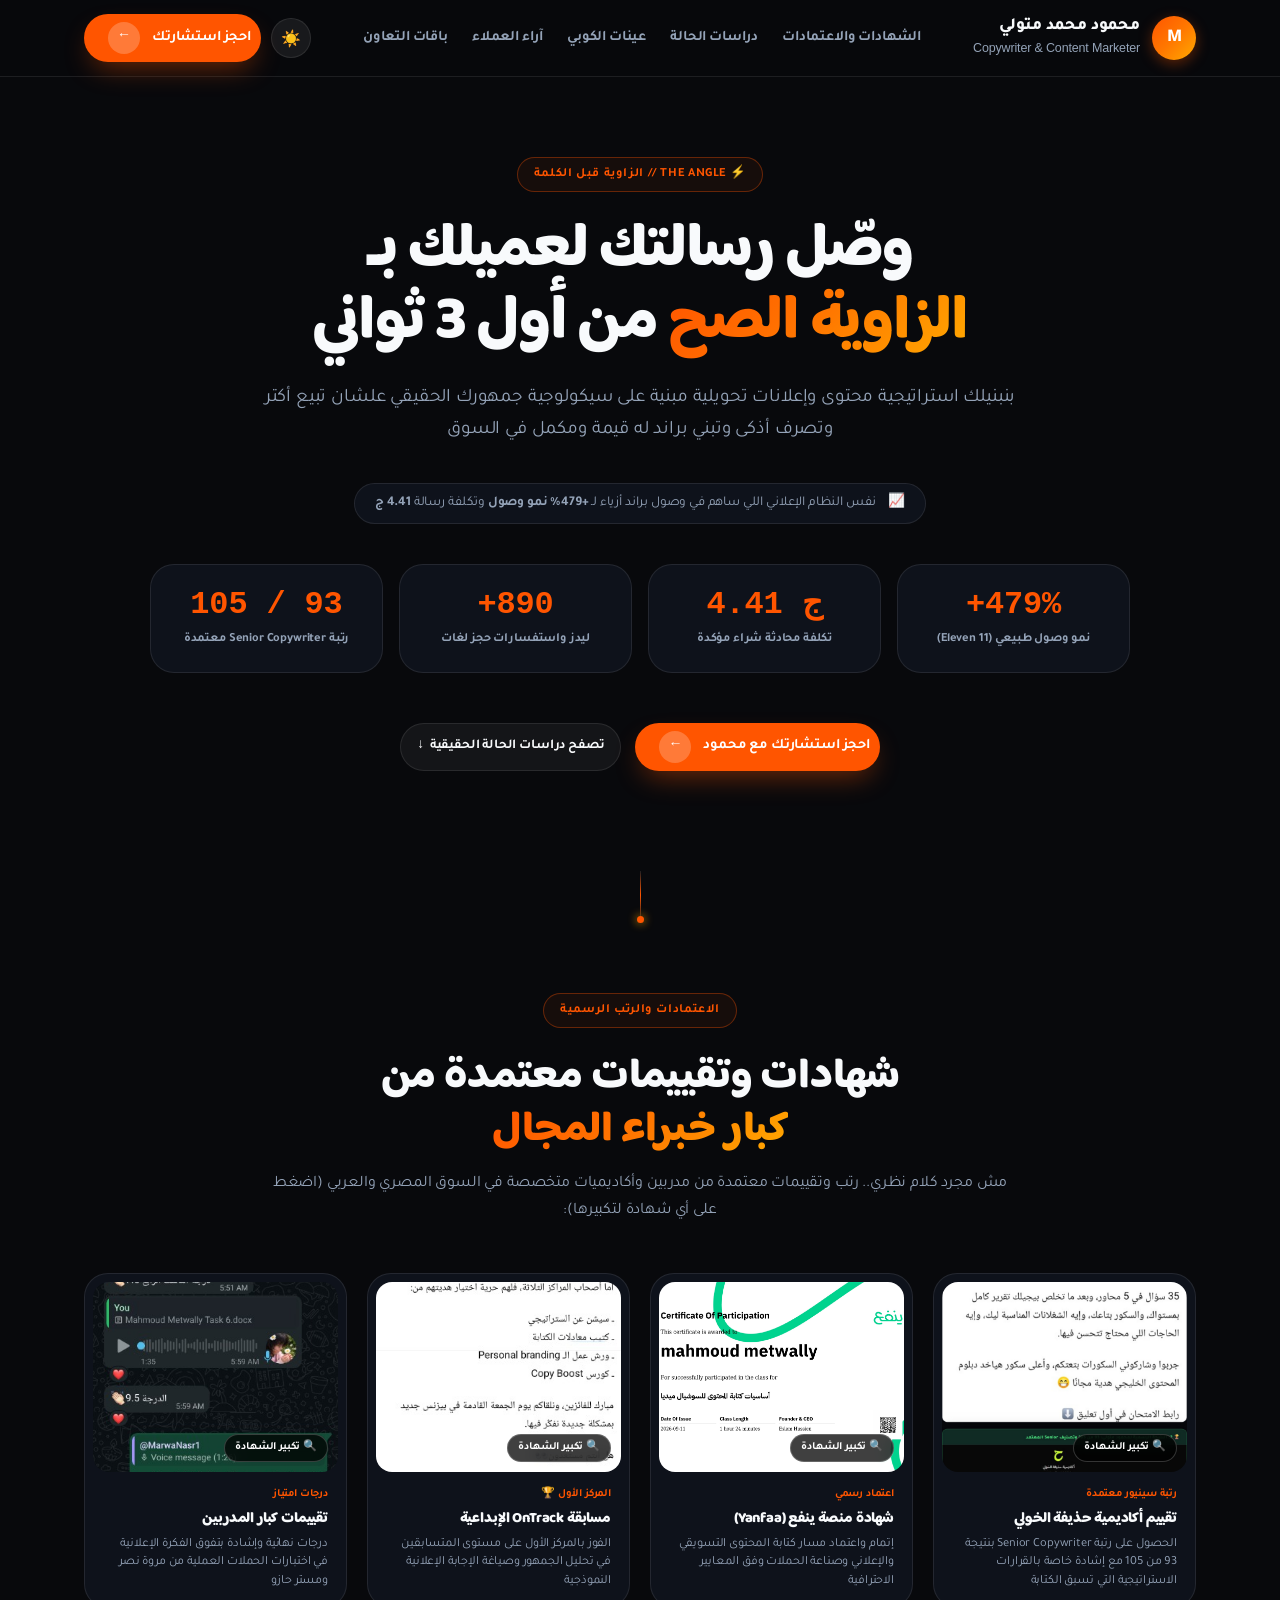
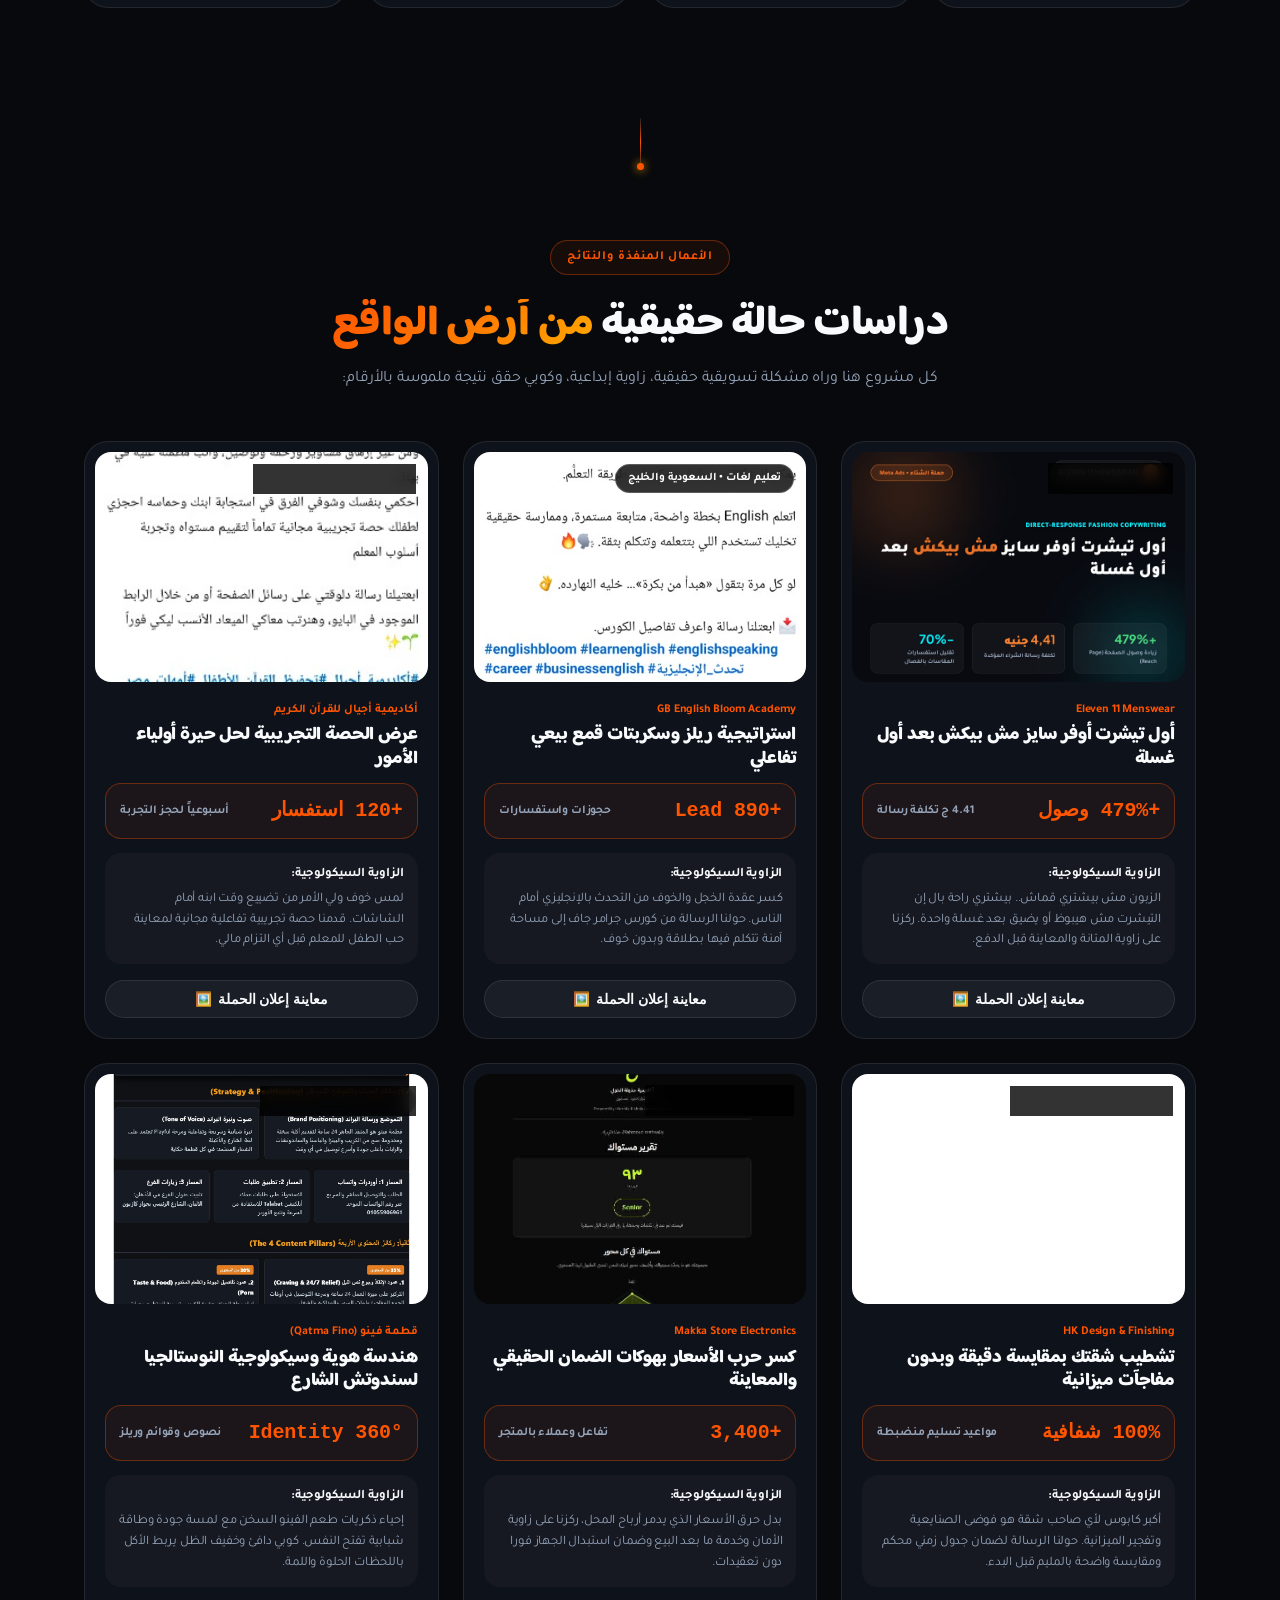
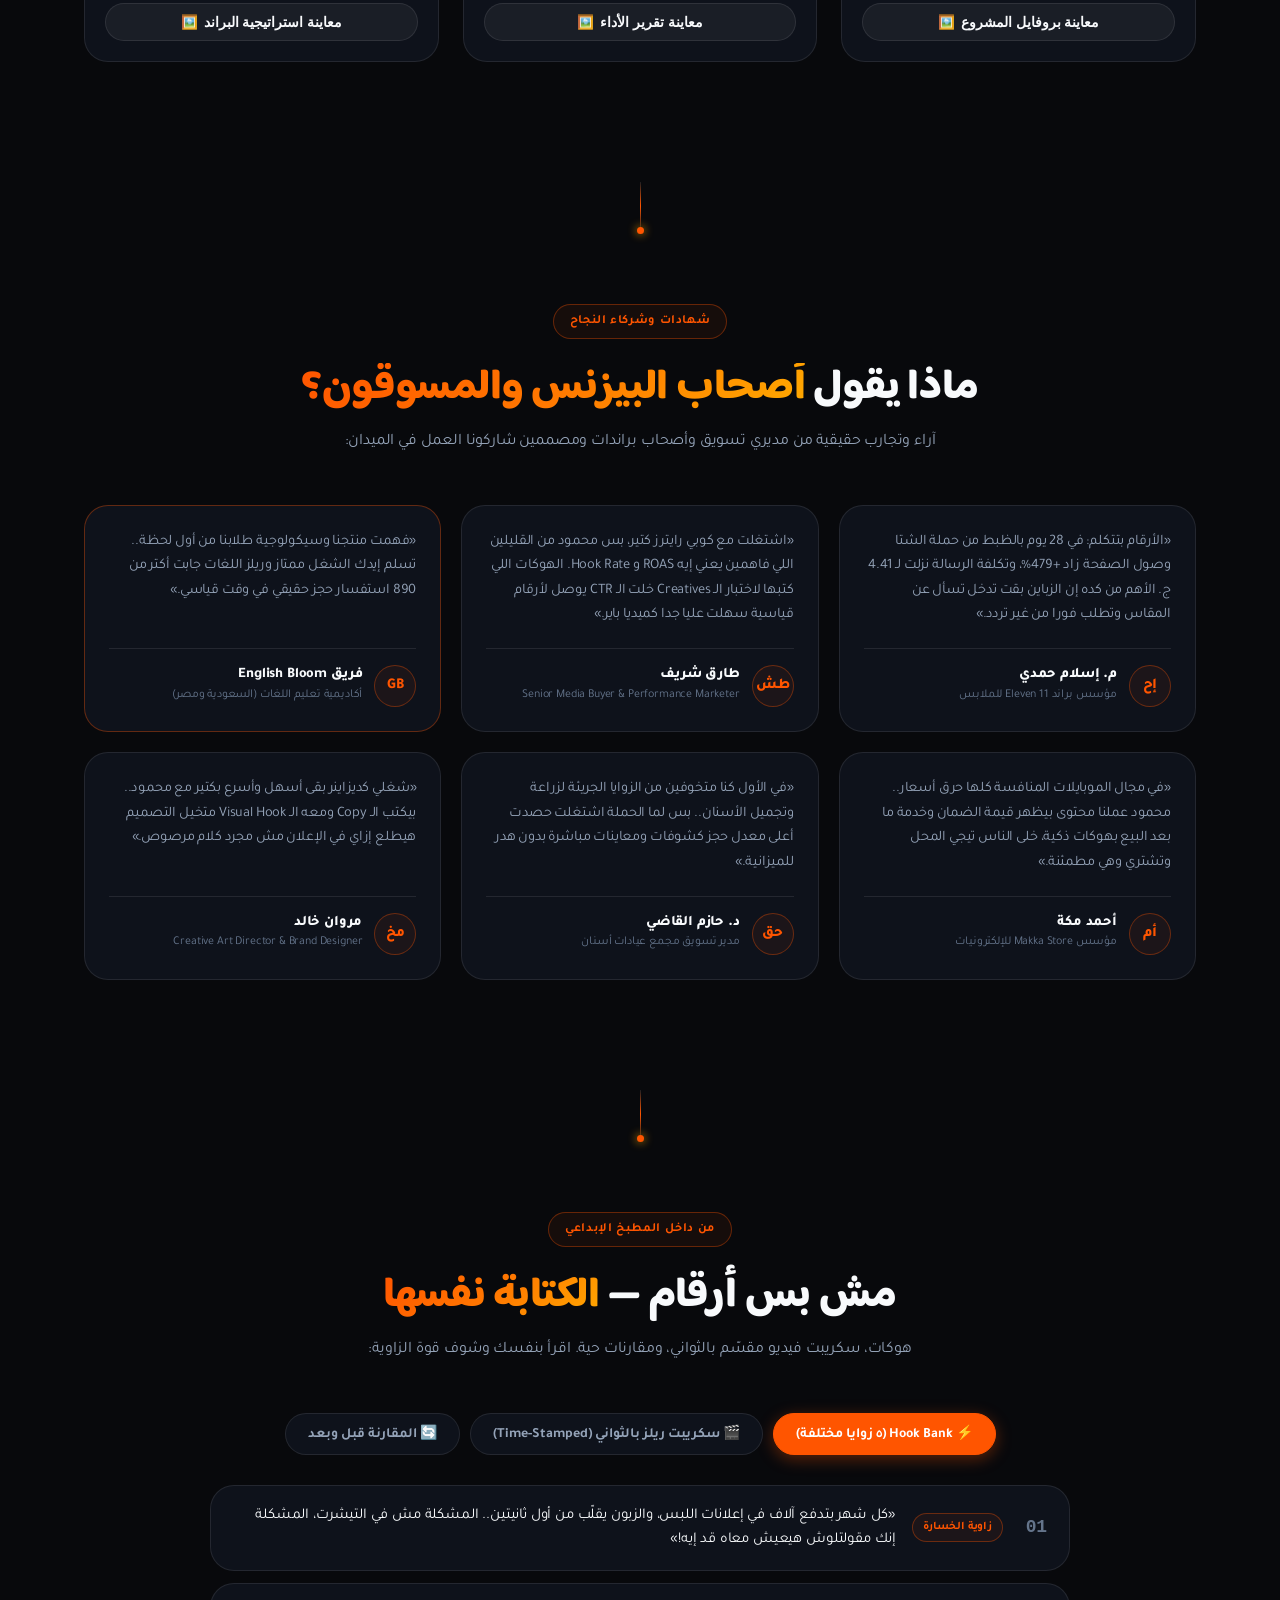
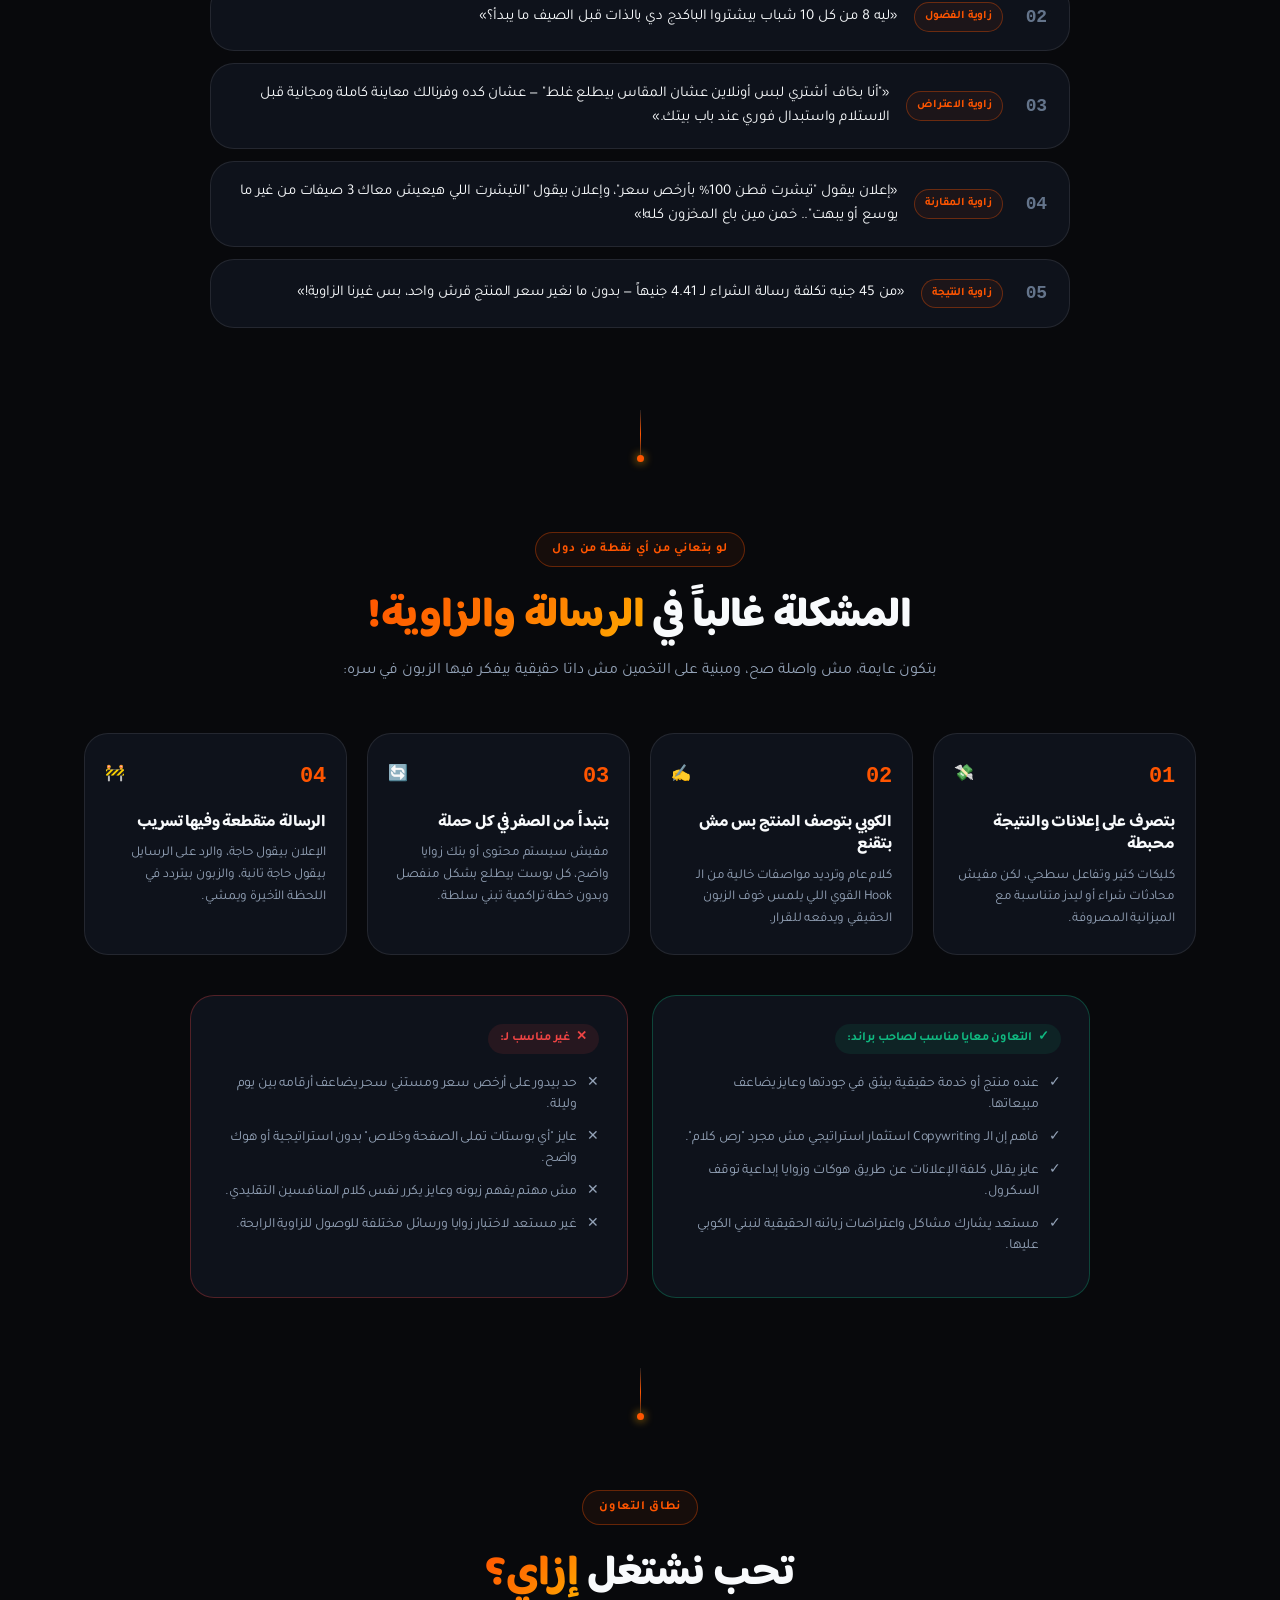
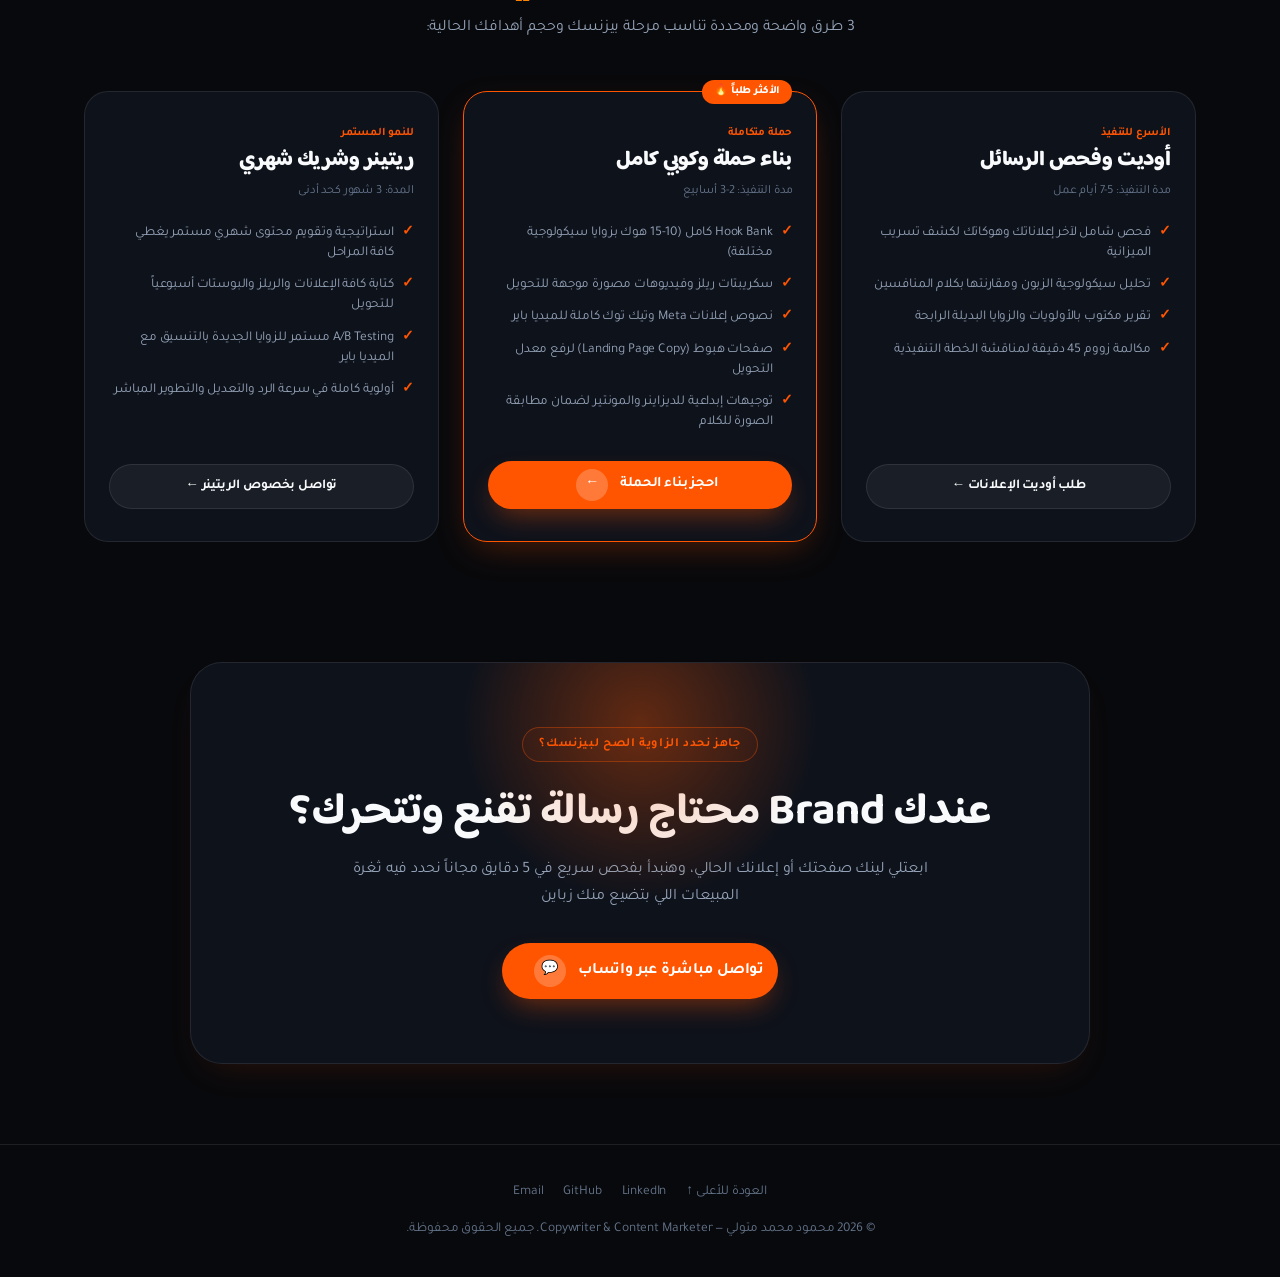
==== commit 23e51256: "feat(portfolio): add official certificates, testimonials, 6 case studies, and advanced SEO schema" ====
--- a/index.html
+++ b/index.html
@@ -1,42 +1,113 @@
 <!DOCTYPE html>
-<html lang="ar" dir="rtl">
+<html lang="ar" dir="rtl" data-theme="mahmoud-dark">
 <head>
     <meta charset="UTF-8">
     <meta name="viewport" content="width=device-width, initial-scale=1.0">
     <title>محمود محمد متولي — Copywriter & Content Marketer</title>
-    <meta name="description" content="محمود متولي — Copywriter & Content Marketer. أصيغ رسائل إعلانية ومحتوى أورجانيك يوقف السكرول ويوصل لقلب العميل ويحول الاهتمام لمبيعات حقيقية.">
+    
+    <!-- Technical SEO & Meta Tags -->
+    <meta name="description" content="محمود متولي — Copywriter & Content Marketer. أصيغ رسائل إعلانية وزوايا محتوى أورجانيك توقف السكرول وتلمس وجع العميل الحقيقي وتحول الاهتمام لمبيعات مؤكدة.">
+    <meta name="keywords" content="كوبي رايتر, كاتب محتوى, كتابة إعلانات, استراتيجية محتوى, Content Marketer, Copywriter, Direct Response, إعلانات ميتا, هوكات إعلانية">
     <meta name="author" content="Mahmoud Metwally">
-    <meta property="og:title" content="محمود متولي — Copywriter & Content Marketer">
-    <meta property="og:description" content="وصّل رسالتك لعميلك بـ الزاوية الصح من أول 3 ثواني.">
+    <meta name="robots" content="index, follow">
+    <link rel="canonical" href="https://mahmoudmetwally97.github.io/protoflio/">
+
+    <!-- Open Graph / Facebook -->
     <meta property="og:type" content="website">
+    <meta property="og:url" content="https://mahmoudmetwally97.github.io/protoflio/">
+    <meta property="og:title" content="محمود محمد متولي — Copywriter & Content Marketer">
+    <meta property="og:description" content="وصّل رسالتك لعميلك بـ الزاوية الصح من أول 3 ثواني. استراتيجيات محتوى وكوبي إعلاني مبني على سيكولوجية الجمهور.">
+    <meta property="og:image" content="https://mahmoudmetwally97.github.io/protoflio/assets/work_samples/eleven11_winter_campaign.jpg">
+    <meta property="og:locale" content="ar_AR">
+    <meta property="og:site_name" content="محمود متولي Portfolio">
+
+    <!-- Twitter Card -->
+    <meta name="twitter:card" content="summary_large_image">
+    <meta name="twitter:title" content="محمود محمد متولي — Copywriter & Content Marketer">
+    <meta name="twitter:description" content="وصّل رسالتك لعميلك بـ الزاوية الصح من أول 3 ثواني.">
+    <meta name="twitter:image" content="https://mahmoudmetwally97.github.io/protoflio/assets/work_samples/eleven11_winter_campaign.jpg">
+
+    <!-- Favicon -->
     <link rel="icon" href="data:image/svg+xml,<svg xmlns=%22http://www.w3.org/2000/svg%22 viewBox=%220 0 100 100%22><text y=%22.9em%22 font-size=%2290%22>⚡</text></svg>">
+
+    <!-- Structured Data: JSON-LD Schema.org -->
+    <script type="application/ld+json">
+    {
+      "@context": "https://schema.org",
+      "@graph": [
+        {
+          "@type": "WebSite",
+          "@id": "https://mahmoudmetwally97.github.io/protoflio/#website",
+          "url": "https://mahmoudmetwally97.github.io/protoflio/",
+          "name": "محمود محمد متولي — Copywriter & Content Marketer",
+          "description": "بورتفوليو محمود متولي — كاتب محتوى واستشاري إعلانات استجابة مباشرة ومحتوى أورجانيك",
+          "inLanguage": "ar"
+        },
+        {
+          "@type": "Person",
+          "@id": "https://mahmoudmetwally97.github.io/protoflio/#person",
+          "name": "محمود متولي",
+          "alternateName": "Mahmoud Metwally",
+          "jobTitle": "Copywriter & Content Marketer",
+          "url": "https://mahmoudmetwally97.github.io/protoflio/",
+          "sameAs": [
+            "https://www.linkedin.com/in/mahmoud-metwally-copywriter",
+            "https://github.com/Mahmoudmetwally97"
+          ],
+          "knowsAbout": [
+            "Direct-Response Copywriting",
+            "Content Marketing Strategy",
+            "Creative Angle Testing",
+            "Video Scripts & Hooks",
+            "Conversion Rate Optimization"
+          ]
+        },
+        {
+          "@type": "ProfessionalService",
+          "@id": "https://mahmoudmetwally97.github.io/protoflio/#service",
+          "name": "خدمات الكوبي رايتنج وصناعة المحتوى — محمود متولي",
+          "url": "https://mahmoudmetwally97.github.io/protoflio/",
+          "provider": {
+            "@id": "https://mahmoudmetwally97.github.io/protoflio/#person"
+          },
+          "priceRange": "$$",
+          "aggregateRating": {
+            "@type": "AggregateRating",
+            "ratingValue": "4.9",
+            "reviewCount": "18",
+            "bestRating": "5",
+            "worstRating": "1"
+          }
+        }
+      ]
+    }
+    </script>
     
-    <!-- Fonts: Baloo Bhaijaan 2 for Headlines, Tajawal for Body, Space Grotesk for Mono numbers -->
+    <!-- Fonts: Baloo Bhaijaan 2 for Headlines, Tajawal for Body, Space Grotesk for Numbers -->
     <link rel="preconnect" href="https://fonts.googleapis.com">
     <link rel="preconnect" href="https://fonts.gstatic.com" crossorigin>
     <link href="https://fonts.googleapis.com/css2?family=Baloo+Bhaijaan+2:wght@500;600;700;800&family=Tajawal:wght@400;500;700;800&family=Space+Grotesk:wght@500;700&display=swap" rel="stylesheet">
 
     <style>
         /* ==========================================================================
-           1. Warm Luxury Editorial Design Tokens (Salma Eldeeb Style)
+           1. Design Tokens (High-End Editorial Luxury Architecture)
            ========================================================================== */
-        /* Default Theme: Mahmoud's Brand Palette (Electric Orange & Deep Charcoal Slate) */
         :root, [data-theme="mahmoud-dark"] {
             --bg-cream: #08090C;
             --bg-surface: #0E121B;
             --bg-surface-tint: rgba(255, 85, 0, 0.06);
             --bg-night: #050608;
             --night-card: #0E121B;
-            --night-border: rgba(255, 255, 255, 0.1);
-            --header-bg: rgba(8, 9, 12, 0.88);
+            --night-border: rgba(255, 255, 255, 0.08);
+            --header-bg: rgba(8, 9, 12, 0.90);
             --text-night: #F8FAFC;
             --text-night-muted: #94A3B8;
 
             --text-primary: #F8FAFC;
             --text-secondary: #94A3B8;
             --text-muted: #64748B;
-            --border-soft: rgba(255, 255, 255, 0.1);
-            --border-hover: rgba(255, 85, 0, 0.5);
+            --border-soft: rgba(255, 255, 255, 0.09);
+            --border-hover: rgba(255, 85, 0, 0.45);
 
             --accent-violet: #FF5500;
             --accent-spark: #FFAA00;
@@ -45,20 +116,20 @@
             --grad-accent: linear-gradient(135deg, #FF5500 0%, #FF7700 50%, #FFAA00 100%);
 
             --radius-pill: 999px;
-            --radius-card: 22px;
-            --radius-inner: 14px;
+            --radius-card: 24px;
+            --radius-inner: 16px;
             --shadow-subtle: 0 8px 24px -12px rgba(0, 0, 0, 0.6);
             --shadow-card: 0 16px 36px -16px rgba(255, 85, 0, 0.15);
-            --shadow-btn: 0 12px 28px -8px rgba(255, 85, 0, 0.5);
+            --shadow-btn: 0 12px 28px -8px rgba(255, 85, 0, 0.45);
             --btn-primary-bg: #FF5500;
             --btn-primary-text: #FFFFFF;
 
             --font-display: 'Baloo Bhaijaan 2', Tajawal, sans-serif;
             --font-body: 'Tajawal', sans-serif;
             --font-mono: 'Space Grotesk', monospace;
-        }
-
-        /* Mahmoud Light (Warm Ivory Paper + Electric Orange) */
+            --transition-fluid: all 0.45s cubic-bezier(0.32, 0.72, 0, 1);
+        }
+
         [data-theme="mahmoud-light"] {
             --bg-cream: #FAF7F2;
             --bg-surface: #FFFFFF;
@@ -66,7 +137,7 @@
             --bg-night: #0B0E14;
             --night-card: #111622;
             --night-border: rgba(255, 255, 255, 0.12);
-            --header-bg: rgba(250, 247, 242, 0.88);
+            --header-bg: rgba(250, 247, 242, 0.90);
             --text-night: #F8FAFC;
             --text-night-muted: #94A3B8;
 
@@ -89,989 +160,1107 @@
             --btn-primary-text: #FFFFFF;
         }
 
-        /* Salma Eldeeb Style: Cream & Violet */
-        [data-theme="salma-cream"] {
-            --bg-cream: #F9F4EB;
-            --bg-surface: #F9F4EB;
-            --bg-surface-tint: rgba(144, 110, 244, 0.05);
-            --bg-night: #090016;
-            --night-card: #130a24;
-            --night-border: #2A2140;
-            --header-bg: rgba(249, 244, 235, 0.88);
-            --text-night: #F9F4EB;
-            --text-night-muted: #A8A2BD;
-
-            --text-primary: #1A1428;
-            --text-secondary: #4B4360;
-            --text-muted: #746b88;
-            --border-soft: #E7DFD3;
-            --border-hover: #c4b9a8;
-
-            --accent-violet: #6A45D9;
-            --accent-spark: #906EF4;
-            --accent-glow: rgba(106, 69, 217, 0.35);
-            --grad-violet: linear-gradient(180deg, #906EF4 0%, #E3A6F1 100%);
-            --grad-accent: linear-gradient(135deg, #6A45D9 0%, #906EF4 50%, #E3A6F1 100%);
-
-            --shadow-subtle: 0 8px 24px -12px rgba(26, 20, 40, 0.08);
-            --shadow-card: 0 16px 36px -16px rgba(106, 69, 217, 0.15);
-            --shadow-btn: 0 12px 28px -8px rgba(106, 69, 217, 0.5);
-            --btn-primary-bg: #090016;
-            --btn-primary-text: #F9F4EB;
-        }
-
-        /* Salma Eldeeb Style: Night & Neon Violet */
-        [data-theme="salma-night"] {
-            --bg-cream: #090016;
-            --bg-surface: #120924;
-            --bg-surface-tint: rgba(144, 110, 244, 0.1);
-            --bg-night: #05000C;
-            --night-card: #130a24;
-            --night-border: #2A2140;
-            --header-bg: rgba(9, 0, 22, 0.88);
-            --text-night: #F9F4EB;
-            --text-night-muted: #A8A2BD;
-
-            --border-soft: #2A2140;
-            --text-primary: #F9F4EB;
-            --text-secondary: #B7B0CE;
-            --text-muted: #8E87A5;
-            --shadow-subtle: 0 8px 24px -12px rgba(0, 0, 0, 0.5);
-
-            --accent-violet: #8B5CF6;
-            --accent-spark: #A78BFA;
-            --accent-glow: rgba(139, 92, 246, 0.35);
-            --grad-violet: linear-gradient(180deg, #A78BFA 0%, #E3A6F1 100%);
-            --grad-accent: linear-gradient(135deg, #7C3AED 0%, #A78BFA 50%, #E3A6F1 100%);
-
-            --shadow-btn: 0 12px 28px -8px rgba(139, 92, 246, 0.5);
-            --shadow-card: 0 16px 36px -16px rgba(139, 92, 246, 0.2);
-            --btn-primary-bg: #8B5CF6;
-            --btn-primary-text: #FFFFFF;
-        }
-
+        /* ==========================================================================
+           2. Reset & Core Typography
+           ========================================================================== */
         * {
             box-sizing: border-box;
             margin: 0;
             padding: 0;
         }
 
+        html {
+            scroll-behavior: smooth;
+        }
+
         body {
+            font-family: var(--font-body);
             background-color: var(--bg-cream);
             color: var(--text-primary);
-            font-family: var(--font-body);
-            line-height: 1.75;
-            direction: rtl;
+            line-height: 1.7;
             overflow-x: hidden;
-            transition: background-color 0.3s ease, color 0.3s ease;
-        }
-
-        /* Top Prototype Bar */
-        .proto-bar {
-            background: #090016;
-            color: #F9F4EB;
-            padding: 9px 16px;
-            display: flex;
-            align-items: center;
-            justify-content: space-between;
-            font-size: 12.5px;
+            font-size: 16px;
+            letter-spacing: -0.01em;
+            transition: background-color 0.4s ease, color 0.4s ease;
+        }
+
+        .container {
+            width: 100%;
+            max-width: 1160px;
+            margin: 0 auto;
+            padding: 0 24px;
+        }
+
+        h1, h2, h3, h4 {
+            font-family: var(--font-display);
             font-weight: 700;
+            line-height: 1.25;
+            color: var(--text-primary);
+        }
+
+        a {
+            color: inherit;
+            text-decoration: none;
+            transition: var(--transition-fluid);
+        }
+
+        img {
+            max-width: 100%;
+            height: auto;
+            display: block;
+        }
+
+        .gradient-text {
+            background: var(--grad-accent);
+            -webkit-background-clip: text;
+            -webkit-text-fill-color: transparent;
+            display: inline-block;
+        }
+
+        /* Double-Bezel Architecture (Nested Machined Shells) */
+        .bezel-shell {
+            background: var(--bg-surface);
+            border: 1px solid var(--border-soft);
+            border-radius: var(--radius-card);
+            padding: 10px;
+            box-shadow: var(--shadow-subtle);
+            transition: var(--transition-fluid);
+            position: relative;
+        }
+
+        .bezel-shell:hover {
+            border-color: var(--border-hover);
+            transform: translateY(-4px);
+            box-shadow: var(--shadow-card);
+        }
+
+        .bezel-core {
+            background: rgba(255, 255, 255, 0.02);
+            border: 1px solid rgba(255, 255, 255, 0.05);
+            border-radius: var(--radius-inner);
+            padding: 24px;
+            height: 100%;
+            display: flex;
+            flex-direction: column;
+        }
+
+        /* ==========================================================================
+           3. Site Header & Floating Navigation
+           ========================================================================== */
+        .site-header {
             position: sticky;
             top: 0;
             z-index: 100;
-            border-bottom: 1px solid rgba(255, 255, 255, 0.1);
-        }
-        .proto-bar a {
-            color: #E3A6F1;
-            text-decoration: none;
+            background: var(--header-bg);
+            backdrop-filter: blur(16px);
+            -webkit-backdrop-filter: blur(16px);
+            border-bottom: 1px solid var(--border-soft);
+            padding: 14px 0;
+            transition: background 0.3s ease;
+        }
+
+        .nav-inner {
+            display: flex;
+            align-items: center;
+            justify-content: space-between;
+        }
+
+        .brand-block {
+            display: flex;
+            align-items: center;
+            gap: 12px;
+        }
+
+        .brand-avatar {
+            width: 44px;
+            height: 44px;
+            border-radius: var(--radius-pill);
+            background: var(--grad-accent);
+            display: flex;
+            align-items: center;
+            justify-content: center;
+            color: #fff;
+            font-weight: 800;
+            font-size: 18px;
+            box-shadow: 0 4px 14px var(--accent-glow);
+        }
+
+        .brand-title {
+            font-size: 17px;
+            font-weight: 800;
+            line-height: 1.2;
+        }
+
+        .brand-sub {
+            font-size: 12.5px;
+            color: var(--text-secondary);
+            font-weight: 500;
+        }
+
+        .nav-links {
+            display: flex;
+            align-items: center;
+            gap: 24px;
+            font-size: 14.5px;
+            font-weight: 600;
+        }
+
+        .nav-links a {
+            color: var(--text-secondary);
+            position: relative;
+            padding: 6px 0;
+        }
+
+        .nav-links a:hover {
+            color: var(--accent-violet);
+        }
+
+        .theme-toggle-btn {
+            background: rgba(255, 255, 255, 0.07);
+            border: 1px solid var(--border-soft);
+            color: var(--text-primary);
+            width: 40px;
+            height: 40px;
+            border-radius: var(--radius-pill);
             display: inline-flex;
             align-items: center;
-            gap: 4px;
+            justify-content: center;
+            cursor: pointer;
+            font-size: 16px;
+            transition: var(--transition-fluid);
+        }
+
+        .theme-toggle-btn:hover {
+            border-color: var(--accent-violet);
+            transform: scale(1.08);
+            background: var(--bg-surface-tint);
+        }
+
+        /* Button-in-Button Nested Architecture */
+        .btn-island {
+            background: var(--btn-primary-bg);
+            color: var(--btn-primary-text);
+            padding: 8px 10px 8px 24px;
+            border-radius: var(--radius-pill);
+            font-size: 14.5px;
+            font-weight: 700;
+            display: inline-flex;
+            align-items: center;
+            gap: 12px;
+            box-shadow: var(--shadow-btn);
+            transition: var(--transition-fluid);
+        }
+
+        .btn-island .icon-circle {
+            width: 32px;
+            height: 32px;
+            border-radius: var(--radius-pill);
+            background: rgba(255, 255, 255, 0.22);
+            display: flex;
+            align-items: center;
+            justify-content: center;
+            font-size: 14px;
+            transition: var(--transition-fluid);
+        }
+
+        .btn-island:hover {
+            transform: translateY(-2px) scale(1.02);
+            box-shadow: 0 16px 36px -8px rgba(255, 85, 0, 0.6);
+        }
+
+        .btn-island:hover .icon-circle {
+            transform: translateX(-3px);
+            background: rgba(255, 255, 255, 0.35);
+        }
+
+        /* ==========================================================================
+           4. Hero Section
+           ========================================================================== */
+        .hero-section {
+            padding: 80px 0 60px;
+            text-align: center;
+            position: relative;
+        }
+
+        .section-pill {
+            display: inline-flex;
+            align-items: center;
+            gap: 6px;
+            background: var(--bg-surface-tint);
+            color: var(--accent-violet);
+            border: 1px solid var(--accent-glow);
+            padding: 6px 16px;
+            border-radius: var(--radius-pill);
+            font-size: 12.5px;
+            font-weight: 700;
+            letter-spacing: 0.05em;
+            margin-bottom: 24px;
+        }
+
+        .hero-title {
+            font-size: clamp(34px, 5.5vw, 62px);
             font-weight: 800;
-        }
-        .proto-bar-badge {
-            background: rgba(144, 110, 244, 0.2);
-            color: #BB8EEB;
-            padding: 2px 10px;
+            line-height: 1.15;
+            max-width: 920px;
+            margin: 0 auto 24px;
+            letter-spacing: -0.02em;
+        }
+
+        .hero-desc {
+            font-size: clamp(16px, 2vw, 19px);
+            color: var(--text-secondary);
+            max-width: 760px;
+            margin: 0 auto 36px;
+            line-height: 1.7;
+        }
+
+        .hero-trust-bar {
+            background: var(--bg-surface);
+            border: 1px solid var(--border-soft);
             border-radius: var(--radius-pill);
-            border: 1px solid rgba(144, 110, 244, 0.4);
+            display: inline-flex;
+            align-items: center;
+            gap: 12px;
+            padding: 8px 20px;
+            font-size: 13.5px;
+            color: var(--text-secondary);
+            margin-bottom: 40px;
+        }
+
+        .hero-stats-grid {
+            display: grid;
+            grid-template-columns: repeat(4, 1fr);
+            gap: 16px;
+            max-width: 980px;
+            margin: 0 auto 50px;
+        }
+
+        .stat-card {
+            background: var(--bg-surface);
+            border: 1px solid var(--border-soft);
+            border-radius: var(--radius-card);
+            padding: 22px 16px;
+            text-align: center;
+            transition: var(--transition-fluid);
+        }
+
+        .stat-card:hover {
+            border-color: var(--border-hover);
+            transform: translateY(-3px);
+        }
+
+        .stat-val {
+            font-family: var(--font-mono);
+            font-size: 32px;
+            font-weight: 700;
+            color: var(--accent-violet);
+            line-height: 1.1;
+            margin-bottom: 6px;
+            direction: ltr;
+            display: inline-block;
+        }
+
+        .stat-lbl {
+            font-size: 12.5px;
+            color: var(--text-secondary);
+            font-weight: 600;
+        }
+
+        /* Section Headers */
+        .section-header {
+            text-align: center;
+            max-width: 760px;
+            margin: 0 auto 48px;
+        }
+
+        .section-title {
+            font-size: clamp(28px, 4vw, 42px);
+            font-weight: 800;
+            margin-bottom: 14px;
+        }
+
+        .section-desc {
+            font-size: 16px;
+            color: var(--text-secondary);
+            line-height: 1.7;
+        }
+
+        /* Flow Dividers */
+        .flow-divider {
+            display: flex;
+            flex-direction: column;
+            align-items: center;
+            margin: 40px 0;
+        }
+
+        .flow-line {
+            width: 1px;
+            height: 48px;
+            background: linear-gradient(180deg, var(--border-soft) 0%, var(--accent-violet) 50%, var(--border-soft) 100%);
+        }
+
+        .flow-dot {
+            width: 7px;
+            height: 7px;
+            border-radius: 50%;
+            background: var(--accent-violet);
+            box-shadow: 0 0 10px var(--accent-spark);
+            margin-top: -3px;
+        }
+
+        /* ==========================================================================
+           5. Certifications & Accreditations Section
+           ========================================================================== */
+        .certs-grid {
+            display: grid;
+            grid-template-columns: repeat(4, 1fr);
+            gap: 20px;
+            margin-bottom: 40px;
+        }
+
+        .cert-card {
+            background: var(--bg-surface);
+            border: 1px solid var(--border-soft);
+            border-radius: var(--radius-card);
+            padding: 8px;
+            transition: var(--transition-fluid);
+            display: flex;
+            flex-direction: column;
+            cursor: pointer;
+        }
+
+        .cert-card:hover {
+            border-color: var(--accent-violet);
+            transform: translateY(-4px);
+            box-shadow: var(--shadow-card);
+        }
+
+        .cert-thumb-wrap {
+            position: relative;
+            border-radius: var(--radius-inner);
+            overflow: hidden;
+            background: #000;
+            height: 190px;
+        }
+
+        .cert-thumb {
+            width: 100%;
+            height: 100%;
+            object-fit: cover;
+            transition: transform 0.5s ease;
+        }
+
+        .cert-card:hover .cert-thumb {
+            transform: scale(1.05);
+        }
+
+        .cert-zoom-pill {
+            position: absolute;
+            bottom: 10px;
+            right: 10px;
+            background: rgba(0, 0, 0, 0.75);
+            color: #fff;
+            padding: 4px 10px;
+            border-radius: var(--radius-pill);
             font-size: 11px;
-        }
-
-        /* Container */
-        .container {
-            max-width: 1100px;
-            margin: 0 auto;
-            padding: 0 20px;
-        }
-
-        /* Header Navigation */
-        .site-header {
-            position: sticky;
-            top: 42px;
-            z-index: 90;
-            background: var(--header-bg);
-            backdrop-filter: blur(14px);
-            -webkit-backdrop-filter: blur(14px);
-            border-bottom: 1px solid var(--border-soft);
-            transition: all 0.25s ease;
-        }
-        .nav-inner {
+            font-weight: 700;
+            backdrop-filter: blur(8px);
+            border: 1px solid rgba(255, 255, 255, 0.2);
+        }
+
+        .cert-body {
+            padding: 14px 10px 8px;
+        }
+
+        .cert-badge {
+            font-size: 11px;
+            font-weight: 700;
+            color: var(--accent-violet);
+            text-transform: uppercase;
+            margin-bottom: 4px;
+            display: block;
+        }
+
+        .cert-title {
+            font-size: 14.5px;
+            font-weight: 800;
+            margin-bottom: 6px;
+            line-height: 1.35;
+        }
+
+        .cert-desc {
+            font-size: 12.5px;
+            color: var(--text-secondary);
+            line-height: 1.5;
+        }
+
+        /* ==========================================================================
+           6. Case Studies Section
+           ========================================================================== */
+        .cases-grid {
+            display: grid;
+            grid-template-columns: repeat(3, 1fr);
+            gap: 24px;
+            margin-bottom: 50px;
+        }
+
+        .case-card {
+            background: var(--bg-surface);
+            border: 1px solid var(--border-soft);
+            border-radius: var(--radius-card);
+            padding: 10px;
+            transition: var(--transition-fluid);
+            display: flex;
+            flex-direction: column;
+        }
+
+        .case-card:hover {
+            border-color: var(--accent-violet);
+            transform: translateY(-5px);
+            box-shadow: var(--shadow-card);
+        }
+
+        .case-thumb-wrap {
+            position: relative;
+            border-radius: var(--radius-inner);
+            overflow: hidden;
+            background: #000;
+            height: 230px;
+            cursor: pointer;
+        }
+
+        .case-thumb {
+            width: 100%;
+            height: 100%;
+            object-fit: cover;
+            transition: transform 0.5s ease;
+        }
+
+        .case-card:hover .case-thumb {
+            transform: scale(1.04);
+        }
+
+        .case-pill {
+            position: absolute;
+            top: 12px;
+            right: 12px;
+            background: rgba(0, 0, 0, 0.8);
+            border: 1px solid rgba(255, 255, 255, 0.2);
+            color: #fff;
+            padding: 4px 12px;
+            border-radius: var(--radius-pill);
+            font-size: 11.5px;
+            font-weight: 700;
+            backdrop-filter: blur(8px);
+        }
+
+        .case-body {
+            padding: 18px 10px 10px;
+            display: flex;
+            flex-direction: column;
+            flex-grow: 1;
+        }
+
+        .case-client {
+            font-size: 12px;
+            font-weight: 700;
+            color: var(--accent-violet);
+            margin-bottom: 4px;
+        }
+
+        .case-title {
+            font-size: 18px;
+            font-weight: 800;
+            line-height: 1.3;
+            margin-bottom: 12px;
+        }
+
+        .case-metric {
+            background: var(--bg-surface-tint);
+            border: 1px solid var(--accent-glow);
+            border-radius: var(--radius-inner);
+            padding: 10px 14px;
+            margin-bottom: 14px;
             display: flex;
             align-items: center;
             justify-content: space-between;
-            padding: 12px 0;
-        }
-        .brand-block {
+        }
+
+        .case-metric-val {
+            font-family: var(--font-mono);
+            font-size: 20px;
+            font-weight: 700;
+            color: var(--accent-violet);
+        }
+
+        .case-metric-lbl {
+            font-size: 12px;
+            color: var(--text-secondary);
+            font-weight: 600;
+        }
+
+        .case-angle {
+            background: rgba(255, 255, 255, 0.03);
+            border-radius: var(--radius-inner);
+            padding: 12px 14px;
+            font-size: 13px;
+            color: var(--text-secondary);
+            line-height: 1.6;
+            margin-bottom: 16px;
+            flex-grow: 1;
+        }
+
+        .case-angle strong {
+            color: var(--text-primary);
+            display: block;
+            margin-bottom: 4px;
+        }
+
+        .btn-pill-subtle {
+            background: rgba(255, 255, 255, 0.05);
+            border: 1px solid var(--border-soft);
+            color: var(--text-primary);
+            padding: 10px 16px;
+            border-radius: var(--radius-pill);
+            font-size: 13.5px;
+            font-weight: 700;
+            text-align: center;
+            display: flex;
+            align-items: center;
+            justify-content: center;
+            gap: 6px;
+            cursor: pointer;
+            transition: var(--transition-fluid);
+        }
+
+        .btn-pill-subtle:hover {
+            border-color: var(--accent-violet);
+            background: var(--bg-surface-tint);
+            color: var(--accent-violet);
+        }
+
+        /* ==========================================================================
+           7. Testimonials & Verified Feedbacks
+           ========================================================================== */
+        .testimonials-grid {
+            display: grid;
+            grid-template-columns: repeat(3, 1fr);
+            gap: 20px;
+            margin-bottom: 40px;
+        }
+
+        .testi-card {
+            background: var(--bg-surface);
+            border: 1px solid var(--border-soft);
+            border-radius: var(--radius-card);
+            padding: 24px;
+            transition: var(--transition-fluid);
+            display: flex;
+            flex-direction: column;
+            justify-content: space-between;
+        }
+
+        .testi-card:hover {
+            border-color: var(--border-hover);
+            transform: translateY(-4px);
+        }
+
+        .testi-quote {
+            font-size: 14.5px;
+            line-height: 1.7;
+            color: var(--text-secondary);
+            margin-bottom: 20px;
+            position: relative;
+        }
+
+        .testi-author {
             display: flex;
             align-items: center;
             gap: 12px;
-            text-decoration: none;
-            color: var(--text-primary);
-        }
-        .brand-avatar {
-            width: 38px;
-            height: 38px;
+            border-top: 1px solid var(--border-soft);
+            padding-top: 16px;
+        }
+
+        .testi-avatar {
+            width: 42px;
+            height: 42px;
             border-radius: var(--radius-pill);
-            background: var(--accent-violet);
-            color: #fff;
+            background: var(--bg-surface-tint);
+            border: 1px solid var(--accent-glow);
+            color: var(--accent-violet);
             display: flex;
             align-items: center;
             justify-content: center;
             font-weight: 800;
             font-size: 15px;
-            box-shadow: 0 4px 12px var(--accent-glow);
-        }
-        .brand-title {
-            font-family: var(--font-display);
+        }
+
+        .testi-name {
+            font-size: 14.5px;
             font-weight: 800;
-            font-size: 17px;
             line-height: 1.2;
         }
-        .brand-sub {
-            font-size: 11.5px;
-            color: var(--text-secondary);
-            font-weight: 600;
-        }
-        .nav-links {
-            display: flex;
-            align-items: center;
-            gap: 6px;
-        }
-        .nav-links a {
-            padding: 7px 14px;
-            border-radius: var(--radius-pill);
-            text-decoration: none;
-            color: var(--text-secondary);
-            font-size: 13.5px;
-            font-weight: 700;
-            transition: all 0.2s ease;
-        }
-        .nav-links a:hover {
-            color: var(--text-primary);
-            background: var(--bg-surface-tint);
-        }
-        .nav-cta {
-            display: inline-flex;
-            align-items: center;
-            gap: 8px;
-            padding: 9px 20px;
-            border-radius: var(--radius-pill);
-            background: var(--btn-primary-bg);
-            color: var(--btn-primary-text);
-            font-size: 13px;
-            font-weight: 800;
-            text-decoration: none;
-            box-shadow: var(--shadow-btn);
-            transition: transform 0.2s, box-shadow 0.2s;
-        }
-        .nav-cta:hover {
-            transform: translateY(-2px);
-            box-shadow: 0 16px 32px -8px var(--accent-glow);
-        }
-
-        /* Typography Helper Classes */
-        .gradient-text {
-            background: var(--grad-violet);
-            -webkit-background-clip: text;
-            -webkit-text-fill-color: transparent;
-            background-clip: text;
-            font-weight: 800;
-        }
-        .section-pill {
-            display: inline-flex;
-            align-items: center;
-            gap: 6px;
-            padding: 6px 16px;
-            border-radius: var(--radius-pill);
+
+        .testi-role {
+            font-size: 12px;
+            color: var(--text-muted);
+        }
+
+        /* ==========================================================================
+           8. Writing Lab & Hook Bank Tabs
+           ========================================================================== */
+        .writing-tabs {
+            display: flex;
+            justify-content: center;
+            gap: 10px;
+            margin-bottom: 30px;
+            flex-wrap: wrap;
+        }
+
+        .tab-btn {
             background: var(--bg-surface);
             border: 1px solid var(--border-soft);
-            font-size: 12px;
-            font-weight: 800;
-            color: var(--accent-violet);
-            margin-bottom: 14px;
-        }
-        .section-header {
-            text-align: center;
-            margin-bottom: 40px;
-        }
-        .section-title {
-            font-family: var(--font-display);
-            font-weight: 800;
-            font-size: clamp(28px, 4.5vw, 42px);
-            line-height: 1.25;
-            color: var(--text-primary);
-            margin-bottom: 12px;
-        }
-        .section-desc {
-            font-size: 15.5px;
             color: var(--text-secondary);
-            max-width: 62ch;
-            margin: 0 auto;
-            line-height: 1.8;
-        }
-
-        /* Buttons */
-        .btn-pill-primary {
-            display: inline-flex;
-            align-items: center;
-            gap: 9px;
-            padding: 14px 28px;
+            padding: 10px 22px;
             border-radius: var(--radius-pill);
-            background: var(--btn-primary-bg);
-            color: var(--btn-primary-text);
-            font-family: var(--font-display);
-            font-size: 15.5px;
-            font-weight: 800;
-            text-decoration: none;
-            box-shadow: var(--shadow-btn);
-            transition: transform 0.2s, box-shadow 0.2s;
-            cursor: pointer;
-            border: none;
-        }
-        .btn-pill-primary:hover {
-            transform: translateY(-2px);
-            box-shadow: 0 18px 36px -8px var(--accent-glow);
-        }
-        .btn-pill-secondary {
-            display: inline-flex;
-            align-items: center;
-            gap: 9px;
-            padding: 14px 26px;
-            border-radius: var(--radius-pill);
-            background: var(--bg-surface);
-            border: 1.5px solid var(--border-soft);
-            color: var(--text-primary);
-            font-family: var(--font-display);
-            font-size: 15.5px;
-            font-weight: 800;
-            text-decoration: none;
-            transition: all 0.2s;
-            cursor: pointer;
-        }
-        .btn-pill-secondary:hover {
-            border-color: var(--text-primary);
-            transform: translateY(-2px);
-        }
-
-        /* Hero Section */
-        .hero-section {
-            padding: clamp(40px, 6vw, 75px) 0 45px;
-            text-align: center;
-            position: relative;
-        }
-        .hero-headline {
-            font-family: var(--font-display);
-            font-weight: 800;
-            font-size: clamp(32px, 5.8vw, 58px);
-            line-height: 1.25;
-            max-width: 18ch;
-            margin: 0 auto 18px;
-            color: var(--text-primary);
-        }
-        .hero-desc {
-            font-size: clamp(15px, 1.9vw, 18px);
-            color: var(--text-secondary);
-            max-width: 58ch;
-            margin: 0 auto 24px;
-            line-height: 1.8;
-        }
-        .hero-proof-badge {
-            display: inline-flex;
-            align-items: center;
-            gap: 10px;
-            padding: 12px 22px;
-            border-radius: var(--radius-pill);
-            background: rgba(144, 110, 244, 0.08);
-            border: 1px solid var(--border-soft);
             font-size: 14px;
             font-weight: 700;
-            color: var(--text-primary);
-            text-decoration: none;
-            margin-bottom: 28px;
-            transition: all 0.2s ease;
-        }
-        .hero-proof-badge:hover {
-            border-color: var(--accent-spark);
-            background: rgba(144, 110, 244, 0.15);
-            transform: translateY(-2px);
-            color: var(--text-primary);
-        }
-        .hero-proof-badge b {
-            color: var(--accent-violet);
-        }
-        .hero-cta-group {
-            display: flex;
-            align-items: center;
-            justify-content: center;
-            gap: 14px;
-            flex-wrap: wrap;
-            margin-bottom: 45px;
-        }
-
-        /* 4-Stats Grid (Salma's Hero Stats) */
-        .stats-grid {
-            display: grid;
-            grid-template-columns: repeat(auto-fit, minmax(140px, 1fr));
-            gap: 14px;
-            max-width: 900px;
-            margin: 0 auto;
-        }
-        .stat-card {
+            cursor: pointer;
+            transition: var(--transition-fluid);
+            font-family: inherit;
+        }
+
+        .tab-btn.active, .tab-btn:hover {
+            background: var(--accent-violet);
+            color: #fff;
+            border-color: var(--accent-violet);
+            box-shadow: 0 4px 16px var(--accent-glow);
+        }
+
+        .tab-content {
+            display: none;
+        }
+
+        .tab-content.active {
+            display: block;
+        }
+
+        .hook-row {
             background: var(--bg-surface);
             border: 1px solid var(--border-soft);
-            border-radius: 18px;
-            padding: 18px 14px;
-            text-align: center;
-            box-shadow: var(--shadow-subtle);
-            transition: transform 0.2s, border-color 0.2s;
-        }
-        .stat-card:hover {
-            transform: translateY(-3px);
-            border-color: var(--accent-spark);
-        }
-        .stat-num {
-            font-family: var(--font-display);
-            font-weight: 800;
-            font-size: clamp(26px, 3.5vw, 34px);
-            line-height: 1.15;
-            background: var(--grad-violet);
-            -webkit-background-clip: text;
-            -webkit-text-fill-color: transparent;
-            background-clip: text;
-            margin-bottom: 4px;
-        }
-        .stat-label {
-            font-size: 12.5px;
-            font-weight: 700;
-            color: var(--text-secondary);
-        }
-
-        /* Marquee Track */
-        .marquee-section {
-            padding: 35px 0;
-            border-top: 1px solid var(--border-soft);
-            border-bottom: 1px solid var(--border-soft);
-            background: var(--bg-cream);
-            overflow: hidden;
-        }
-        .marquee-title {
-            text-align: center;
-            font-size: 13px;
+            border-radius: var(--radius-card);
+            padding: 18px 22px;
+            margin-bottom: 12px;
+            display: flex;
+            align-items: center;
+            gap: 16px;
+            transition: var(--transition-fluid);
+        }
+
+        .hook-row:hover {
+            border-color: var(--border-hover);
+            transform: translateX(-4px);
+        }
+
+        .hook-num {
+            font-family: var(--font-mono);
+            font-size: 18px;
             font-weight: 700;
             color: var(--text-muted);
-            margin-bottom: 18px;
-        }
-        .marquee-track {
-            display: flex;
-            gap: 20px;
-            animation: marqueeScroll 25s linear infinite;
-            width: max-content;
-        }
-        @keyframes marqueeScroll {
-            0% { transform: translateX(0); }
-            100% { transform: translateX(50%); }
-        }
-        .brand-tile {
-            padding: 12px 22px;
+            min-width: 28px;
+        }
+
+        .hook-tag {
+            background: var(--bg-surface-tint);
+            color: var(--accent-violet);
+            border: 1px solid var(--accent-glow);
+            padding: 4px 10px;
             border-radius: var(--radius-pill);
+            font-size: 11.5px;
+            font-weight: 700;
+            white-space: nowrap;
+        }
+
+        .hook-text {
+            font-size: 15px;
+            line-height: 1.6;
+            color: var(--text-primary);
+        }
+
+        /* Script Breakdown Container */
+        .script-box {
             background: var(--bg-surface);
             border: 1px solid var(--border-soft);
+            border-radius: var(--radius-card);
+            padding: 24px;
+            max-width: 860px;
+            margin: 0 auto;
+        }
+
+        .script-row {
+            display: grid;
+            grid-template-columns: 80px 1fr 1fr;
+            gap: 16px;
+            padding: 16px 0;
+            border-bottom: 1px solid var(--border-soft);
             font-size: 13.5px;
-            font-weight: 800;
+        }
+
+        .script-row:last-child {
+            border-bottom: none;
+        }
+
+        .script-time {
+            font-family: var(--font-mono);
+            font-weight: 700;
+            color: var(--accent-violet);
+        }
+
+        .script-visual {
+            color: var(--text-secondary);
+        }
+
+        .script-audio {
             color: var(--text-primary);
-            white-space: nowrap;
-            display: flex;
-            align-items: center;
-            gap: 8px;
-        }
-
-        /* Flow Connector (Salma's .rc-flow) */
-        .flow-divider {
-            display: flex;
-            flex-direction: column;
-            align-items: center;
-            margin: 20px 0;
-        }
-        .flow-line {
-            width: 2px;
-            height: 36px;
-            background: linear-gradient(180deg, var(--border-soft), var(--accent-spark));
-        }
-        .flow-dot {
-            width: 8px;
-            height: 8px;
-            border-radius: 50%;
-            background: var(--accent-violet);
-            box-shadow: 0 0 10px var(--accent-glow);
-        }
-
-        /* Dark Immersion Section: Live Proof Track */
-        .dark-immersion-section {
-            background: #090016;
-            color: #F9F4EB;
-            padding: clamp(60px, 8vw, 95px) 0;
-            position: relative;
-        }
-        .dark-immersion-section .section-title {
-            color: #F9F4EB;
-        }
-        .dark-immersion-section .section-desc {
-            color: #A8A2BD;
-        }
-        .dark-immersion-section .section-pill {
-            background: rgba(144, 110, 244, 0.15);
-            border-color: #2A2140;
-            color: #BB8EEB;
-        }
-        .proof-cards-row {
-            display: grid;
-            grid-template-columns: repeat(auto-fit, minmax(280px, 1fr));
-            gap: 20px;
-            margin-top: 36px;
-        }
-        .proof-card {
-            background: #130a24;
-            border: 1px solid #2A2140;
-            border-radius: var(--radius-card);
-            padding: 20px;
-            display: flex;
-            flex-direction: column;
-            gap: 14px;
-            transition: transform 0.25s, border-color 0.25s;
-        }
-        .proof-card:hover {
-            transform: translateY(-4px);
-            border-color: var(--accent-spark);
-        }
-        .proof-img-frame {
-            width: 100%;
-            height: 200px;
-            border-radius: var(--radius-inner);
-            overflow: hidden;
-            background: #000;
-        }
-        .proof-img-frame img {
-            width: 100%;
-            height: 100%;
-            object-fit: cover;
-            object-position: top;
-            transition: transform 0.3s ease;
-        }
-        .proof-card:hover .proof-img-frame img {
-            transform: scale(1.03);
-        }
-        .proof-stat-row {
-            display: flex;
-            align-items: baseline;
-            justify-content: space-between;
-        }
-        .proof-stat-num {
-            font-family: var(--font-display);
-            font-size: 24px;
-            font-weight: 800;
-            background: var(--grad-violet);
-            -webkit-background-clip: text;
-            -webkit-text-fill-color: transparent;
-            background-clip: text;
-        }
-        .proof-caption {
-            font-size: 13.5px;
-            color: #A8A2BD;
             font-weight: 600;
         }
 
-        /* Problem Section (4 Bento Cards) */
+        /* ==========================================================================
+           9. Problem & Qualification Bento
+           ========================================================================== */
         .bento-grid {
             display: grid;
-            grid-template-columns: repeat(auto-fit, minmax(250px, 1fr));
-            gap: 18px;
-        }
+            grid-template-columns: repeat(4, 1fr);
+            gap: 20px;
+            margin-bottom: 40px;
+        }
+
         .bento-card {
             background: var(--bg-surface);
             border: 1px solid var(--border-soft);
             border-radius: var(--radius-card);
-            padding: 26px 22px;
-            box-shadow: var(--shadow-subtle);
-            transition: all 0.2s ease;
-        }
+            padding: 24px 20px;
+            transition: var(--transition-fluid);
+        }
+
         .bento-card:hover {
-            transform: translateY(-3px);
-            box-shadow: var(--shadow-card);
-        }
+            border-color: var(--border-hover);
+            transform: translateY(-4px);
+        }
+
         .bento-num-bar {
             display: flex;
             align-items: center;
-            gap: 10px;
-            margin-bottom: 14px;
-        }
+            justify-content: space-between;
+            margin-bottom: 16px;
+        }
+
         .bento-num {
-            font-family: var(--font-display);
-            font-weight: 800;
-            font-size: 24px;
+            font-family: var(--font-mono);
+            font-size: 22px;
+            font-weight: 700;
             color: var(--accent-violet);
         }
-        .bento-line {
-            flex-grow: 1;
-            height: 1.5px;
-            background: var(--border-soft);
-        }
-        .bento-icon {
-            font-size: 18px;
-        }
+
         .bento-card h3 {
-            font-size: 17.5px;
-            font-weight: 800;
-            color: var(--text-primary);
-            margin-bottom: 8px;
-            line-height: 1.4;
-        }
+            font-size: 16.5px;
+            margin-bottom: 10px;
+            line-height: 1.35;
+        }
+
         .bento-card p {
-            font-size: 14px;
+            font-size: 13.5px;
             color: var(--text-secondary);
-            line-height: 1.8;
-        }
-
-        /* Qualification Section (Salma's Green vs Red) */
+            line-height: 1.6;
+        }
+
         .qual-grid {
             display: grid;
-            grid-template-columns: repeat(auto-fit, minmax(280px, 1fr));
-            gap: 20px;
-            max-width: 950px;
+            grid-template-columns: 1fr 1fr;
+            gap: 24px;
+            max-width: 900px;
             margin: 0 auto;
         }
+
         .qual-card {
+            background: var(--bg-surface);
+            border: 1px solid var(--border-soft);
             border-radius: var(--radius-card);
-            padding: 30px 26px;
-            background: var(--bg-surface);
-            display: flex;
-            flex-direction: column;
-            gap: 20px;
-        }
+            padding: 28px;
+        }
+
         .qual-card.suitable {
-            border: 1px solid rgba(16, 185, 129, 0.35);
-            box-shadow: 0 16px 40px -20px rgba(16, 185, 129, 0.15);
-        }
+            border-color: rgba(16, 185, 129, 0.3);
+        }
+
         .qual-card.not-suitable {
-            border: 1px solid rgba(239, 68, 68, 0.35);
-            box-shadow: 0 16px 40px -20px rgba(239, 68, 68, 0.15);
-        }
+            border-color: rgba(239, 68, 68, 0.3);
+        }
+
         .qual-badge {
             display: inline-flex;
             align-items: center;
-            gap: 8px;
-            padding: 8px 16px;
+            gap: 6px;
+            padding: 4px 12px;
             border-radius: var(--radius-pill);
-            font-size: 14.5px;
-            font-weight: 800;
-            width: fit-content;
-        }
+            font-size: 12.5px;
+            font-weight: 700;
+            margin-bottom: 20px;
+        }
+
         .qual-badge.green {
-            background: rgba(16, 185, 129, 0.12);
-            color: #059669;
-        }
+            background: rgba(16, 185, 129, 0.1);
+            color: #10B981;
+        }
+
         .qual-badge.red {
-            background: rgba(239, 68, 68, 0.12);
-            color: #DC2626;
-        }
+            background: rgba(239, 68, 68, 0.1);
+            color: #EF4444;
+        }
+
         .qual-list {
             list-style: none;
-            display: flex;
-            flex-direction: column;
-            gap: 12px;
-        }
+        }
+
         .qual-list li {
+            font-size: 14px;
+            color: var(--text-secondary);
+            margin-bottom: 12px;
             display: flex;
             align-items: flex-start;
             gap: 10px;
-            font-size: 14.5px;
-            line-height: 1.75;
-            color: var(--text-primary);
-            font-weight: 600;
-        }
-        .qual-check {
-            color: #059669;
-            font-weight: 900;
-            font-size: 16px;
-        }
-        .qual-x {
-            color: #DC2626;
-            font-weight: 900;
-            font-size: 16px;
-        }
-
-        /* Writing Samples (Tabs System) */
-        .writing-tabs {
-            display: flex;
-            justify-content: center;
-            gap: 8px;
-            flex-wrap: wrap;
-            margin-bottom: 24px;
-        }
-        .tab-btn {
-            padding: 10px 22px;
-            border-radius: var(--radius-pill);
-            border: 1.5px solid var(--border-soft);
-            background: transparent;
-            color: var(--text-secondary);
-            font-size: 14px;
-            font-weight: 800;
-            cursor: pointer;
-            transition: all 0.2s;
-        }
-        .tab-btn.active {
-            background: #090016;
-            color: #F9F4EB;
-            border-color: #090016;
-            box-shadow: 0 8px 20px -8px rgba(106, 69, 217, 0.5);
-        }
-        [data-theme="dark"] .tab-btn.active {
-            background: var(--accent-violet);
-            border-color: var(--accent-violet);
-        }
-        .tab-content {
-            display: none;
-            animation: fadeIn 0.3s ease;
-        }
-        .tab-content.active {
-            display: block;
-        }
-        @keyframes fadeIn {
-            from { opacity: 0; transform: translateY(8px); }
-            to { opacity: 1; transform: translateY(0); }
-        }
-
-        /* Hook Bank Item */
-        .hook-row {
-            display: flex;
-            align-items: center;
-            gap: 14px;
-            padding: 16px 20px;
-            border-radius: 16px;
-            background: var(--bg-surface);
-            border: 1px solid var(--border-soft);
-            margin-bottom: 10px;
-        }
-        .hook-num {
-            width: 32px;
-            height: 32px;
-            border-radius: 50%;
-            background: #090016;
-            color: #F9F4EB;
-            display: flex;
-            align-items: center;
-            justify-content: center;
-            font-weight: 800;
-            font-size: 14px;
-            flex-shrink: 0;
-        }
-        .hook-tag {
-            padding: 4px 12px;
-            border-radius: var(--radius-pill);
-            background: rgba(106, 69, 217, 0.08);
-            border: 1px solid var(--border-soft);
-            color: var(--accent-violet);
-            font-size: 12px;
-            font-weight: 800;
-            flex-shrink: 0;
-        }
-        .hook-text {
-            font-size: 14.5px;
-            color: var(--text-primary);
-            font-weight: 600;
-            line-height: 1.7;
-        }
-
-        /* Video Script Breakdown (Salma's Time-Stamped Script) */
-        .script-box {
-            background: #090016;
-            color: #F9F4EB;
-            border-radius: var(--radius-card);
-            padding: 30px;
-            max-width: 860px;
-            margin: 0 auto;
-        }
-        .script-step {
-            display: flex;
-            align-items: flex-start;
-            gap: 16px;
-            padding: 12px 0;
-            border-bottom: 1px solid #2A2140;
-        }
-        .script-step:last-child {
-            border-bottom: none;
-        }
-        .script-time {
-            font-family: var(--font-display);
-            font-weight: 800;
-            color: #BB8EEB;
-            font-size: 14px;
-            min-width: 65px;
-            flex-shrink: 0;
-            padding-top: 2px;
-        }
-        .script-role {
-            font-size: 13.5px;
-            font-weight: 800;
-            color: #fff;
-            display: block;
-            margin-bottom: 2px;
-        }
-        .script-speech {
-            font-size: 14.5px;
-            color: #A8A2BD;
-            line-height: 1.7;
-        }
-
-        /* Work Cards Grid */
-        .work-cards-grid {
+            line-height: 1.5;
+        }
+
+        /* ==========================================================================
+           10. Services & Pricing Packages
+           ========================================================================== */
+        .services-grid {
             display: grid;
-            grid-template-columns: repeat(auto-fit, minmax(320px, 1fr));
+            grid-template-columns: repeat(3, 1fr);
             gap: 24px;
-        }
-        .salma-work-card {
+            margin-bottom: 50px;
+        }
+
+        .service-card {
             background: var(--bg-surface);
             border: 1px solid var(--border-soft);
             border-radius: var(--radius-card);
-            overflow: hidden;
-            box-shadow: var(--shadow-subtle);
+            padding: 32px 24px;
             display: flex;
             flex-direction: column;
-            transition: all 0.25s ease;
-        }
-        .salma-work-card:hover {
-            transform: translateY(-4px);
-            box-shadow: var(--shadow-card);
-            border-color: var(--accent-spark);
-        }
-        .work-card-media {
-            width: 100%;
-            height: 220px;
-            background: #000;
-            overflow: hidden;
+            justify-content: space-between;
+            transition: var(--transition-fluid);
             position: relative;
         }
-        .work-card-media img {
-            width: 100%;
-            height: 100%;
-            object-fit: cover;
-            object-position: top;
-            transition: transform 0.3s;
-        }
-        .salma-work-card:hover .work-card-media img {
-            transform: scale(1.04);
-        }
-        .work-card-body {
-            padding: 24px;
-            display: flex;
-            flex-direction: column;
-            gap: 14px;
+
+        .service-card.featured {
+            border-color: var(--accent-violet);
+            box-shadow: 0 12px 36px -12px var(--accent-glow);
+        }
+
+        .featured-tag {
+            position: absolute;
+            top: -12px;
+            right: 24px;
+            background: var(--accent-violet);
+            color: #fff;
+            padding: 3px 12px;
+            border-radius: var(--radius-pill);
+            font-size: 11px;
+            font-weight: 800;
+        }
+
+        .service-name {
+            font-size: 21px;
+            font-weight: 800;
+            margin-bottom: 8px;
+        }
+
+        .service-duration {
+            font-size: 12.5px;
+            color: var(--text-muted);
+            margin-bottom: 20px;
+            display: block;
+        }
+
+        .service-features {
+            list-style: none;
+            margin-bottom: 28px;
             flex-grow: 1;
         }
-        .work-meta-row {
-            display: flex;
-            align-items: center;
+
+        .service-features li {
+            font-size: 13.5px;
+            color: var(--text-secondary);
+            margin-bottom: 12px;
+            display: flex;
+            align-items: flex-start;
             gap: 8px;
-            font-size: 12px;
+            line-height: 1.5;
+        }
+
+        .service-features li::before {
+            content: "✓";
+            color: var(--accent-violet);
             font-weight: 800;
-            color: var(--accent-violet);
-        }
-        .work-title {
-            font-family: var(--font-display);
-            font-size: 19px;
-            font-weight: 800;
-            color: var(--text-primary);
-            line-height: 1.35;
-        }
-        .work-stat-highlight {
-            font-family: var(--font-display);
-            font-size: 28px;
-            font-weight: 800;
-            background: var(--grad-violet);
-            -webkit-background-clip: text;
-            -webkit-text-fill-color: transparent;
-            background-clip: text;
-            line-height: 1.1;
-        }
-        .work-excerpt-box {
-            background: rgba(144, 110, 244, 0.05);
-            border: 1px solid var(--border-soft);
-            border-radius: var(--radius-inner);
-            padding: 14px;
-            font-size: 13.5px;
-            line-height: 1.7;
-            color: var(--text-secondary);
-        }
-
-        /* Work Models (3 Pricing/Scope Tiers) */
-        .models-grid {
-            display: grid;
-            grid-template-columns: repeat(auto-fit, minmax(280px, 1fr));
-            gap: 20px;
-            align-items: stretch;
-        }
-        .model-card {
+        }
+
+        /* ==========================================================================
+           11. Final CTA Box & Footer
+           ========================================================================== */
+        .cta-box {
             background: var(--bg-surface);
             border: 1px solid var(--border-soft);
-            border-radius: var(--radius-card);
-            padding: 30px 24px;
-            display: flex;
-            flex-direction: column;
-            gap: 16px;
-            box-shadow: var(--shadow-subtle);
-        }
-        .model-card.featured {
-            background: #090016;
-            color: #F9F4EB;
-            border-color: #090016;
-            box-shadow: 0 20px 45px -15px rgba(106, 69, 217, 0.4);
-            transform: scale(1.02);
-        }
-        .model-card.featured h3 {
-            color: #F9F4EB;
-        }
-        .model-card.featured .model-feature-list li {
-            color: #A8A2BD;
-        }
-        .model-header {
-            display: flex;
-            align-items: center;
-            justify-content: space-between;
-        }
-        .model-title {
-            font-family: var(--font-display);
-            font-size: 22px;
-            font-weight: 800;
-            color: var(--text-primary);
-        }
-        .model-badge {
-            font-size: 11.5px;
-            font-weight: 800;
-            padding: 4px 12px;
-            border-radius: var(--radius-pill);
-            background: rgba(144, 110, 244, 0.15);
-            color: var(--accent-violet);
-        }
-        .model-card.featured .model-badge {
-            background: #BB8EEB;
-            color: #090016;
-        }
-        .model-time {
-            font-size: 13px;
-            font-weight: 700;
-            color: var(--text-secondary);
-        }
-        .model-card.featured .model-time {
-            color: #BB8EEB;
-        }
-        .model-feature-list {
-            list-style: none;
-            display: flex;
-            flex-direction: column;
-            gap: 10px;
-            flex-grow: 1;
-        }
-        .model-feature-list li {
-            display: flex;
-            align-items: flex-start;
-            gap: 10px;
-            font-size: 14px;
-            color: var(--text-secondary);
-            line-height: 1.6;
-        }
-
-        /* Footer */
+            border-radius: 32px;
+            padding: 64px 32px;
+            text-align: center;
+            max-width: 900px;
+            margin: 40px auto 80px;
+            position: relative;
+            overflow: hidden;
+            box-shadow: var(--shadow-card);
+        }
+
+        .cta-box::before {
+            content: "";
+            position: absolute;
+            top: -120px;
+            left: 50%;
+            transform: translateX(-50%);
+            width: 360px;
+            height: 360px;
+            background: radial-gradient(circle, var(--accent-glow) 0%, transparent 70%);
+            pointer-events: none;
+        }
+
         .site-footer {
-            background: #090016;
-            color: #F9F4EB;
-            padding: 60px 0 35px;
-            border-top: 1px solid #2A2140;
+            border-top: 1px solid var(--border-soft);
+            padding: 36px 0;
+            font-size: 13.5px;
+            color: var(--text-muted);
             text-align: center;
         }
-        .footer-cta-box {
-            max-width: 640px;
-            margin: 0 auto 40px;
-        }
-
-        /* Lightbox modal */
+
+        .footer-links {
+            display: flex;
+            justify-content: center;
+            gap: 20px;
+            margin-bottom: 14px;
+        }
+
+        /* ==========================================================================
+           12. Lightbox Modal (Zoom Proof & Certifications)
+           ========================================================================== */
         .lightbox-modal {
             position: fixed;
             inset: 0;
-            background: rgba(9, 0, 22, 0.92);
-            backdrop-filter: blur(8px);
-            z-index: 200;
+            background: rgba(0, 0, 0, 0.92);
+            backdrop-filter: blur(12px);
+            -webkit-backdrop-filter: blur(12px);
+            z-index: 1000;
             display: none;
             align-items: center;
             justify-content: center;
-            padding: 20px;
-        }
+            padding: 24px;
+        }
+
         .lightbox-modal.active {
             display: flex;
         }
-        .lightbox-inner {
+
+        .lightbox-content {
+            position: relative;
             max-width: 900px;
             width: 100%;
-            background: #130a24;
-            border: 1px solid #2A2140;
-            border-radius: 20px;
-            overflow: hidden;
-            position: relative;
-        }
+            max-height: 90vh;
+            display: flex;
+            flex-direction: column;
+            align-items: center;
+        }
+
         .lightbox-img {
-            width: 100%;
-            max-height: 75vh;
+            max-width: 100%;
+            max-height: 80vh;
             object-fit: contain;
-            display: block;
-            background: #000;
-        }
+            border-radius: var(--radius-inner);
+            border: 1px solid rgba(255, 255, 255, 0.15);
+            box-shadow: 0 24px 60px rgba(0, 0, 0, 0.9);
+        }
+
         .lightbox-caption {
-            padding: 16px 20px;
-            font-size: 14px;
+            color: #fff;
+            font-size: 15px;
             font-weight: 700;
-            color: #F9F4EB;
+            margin-top: 14px;
             text-align: center;
         }
+
         .lightbox-close {
             position: absolute;
-            top: 14px;
-            left: 14px;
-            width: 36px;
-            height: 36px;
+            top: -46px;
+            left: 0;
+            background: rgba(255, 255, 255, 0.15);
+            border: none;
+            color: #fff;
+            width: 38px;
+            height: 38px;
             border-radius: 50%;
-            background: rgba(0, 0, 0, 0.6);
-            color: #fff;
-            border: 1px solid rgba(255, 255, 255, 0.2);
+            font-size: 20px;
+            cursor: pointer;
             display: flex;
             align-items: center;
             justify-content: center;
-            cursor: pointer;
-            font-size: 18px;
+            transition: var(--transition-fluid);
+        }
+
+        .lightbox-close:hover {
+            background: var(--accent-violet);
+        }
+
+        /* ==========================================================================
+           13. Responsive Breakdown (<768px Mobile Fallback)
+           ========================================================================== */
+        @media (max-width: 992px) {
+            .hero-stats-grid,
+            .certs-grid,
+            .cases-grid,
+            .testimonials-grid,
+            .bento-grid,
+            .services-grid {
+                grid-template-columns: repeat(2, 1fr);
+            }
+        }
+
+        @media (max-width: 768px) {
+            .nav-links {
+                display: none;
+            }
+            .hero-section {
+                padding: 50px 0 40px;
+            }
+            .hero-stats-grid,
+            .certs-grid,
+            .cases-grid,
+            .testimonials-grid,
+            .bento-grid,
+            .services-grid,
+            .qual-grid {
+                grid-template-columns: 1fr;
+            }
+            .script-row {
+                grid-template-columns: 60px 1fr;
+            }
+            .script-row .script-visual {
+                grid-column: span 2;
+            }
+            .cta-box {
+                padding: 40px 20px;
+            }
         }
     </style>
 </head>
 <body>
-
-    
 
     <!-- Navigation Header -->
     <header class="site-header">
@@ -1086,19 +1275,19 @@
                 </a>
 
                 <nav class="nav-links">
-                    <a href="#proof">الأدلة</a>
-                    <a href="#problem">المشكلة</a>
+                    <a href="#proof">الشهادات والاعتمادات</a>
+                    <a href="#cases">دراسات الحالة</a>
                     <a href="#samples">عينات الكوبي</a>
-                    <a href="#work">الأعمال</a>
-                    <a href="#services">طرق الشغل</a>
+                    <a href="#testimonials">آراء العملاء</a>
+                    <a href="#services">باقات التعاون</a>
                 </nav>
 
-                <div style="display: flex; align-items: center; gap: 8px;">
+                <div style="display: flex; align-items: center; gap: 10px;">
                     <button id="themeToggleBtn" onclick="toggleTheme()" class="theme-toggle-btn" title="تبديل الوضع الليلي / الفاتح" aria-label="Toggle theme">☀️</button>
-                    <a href="https://wa.me/201065760983?text=أهلاً يا محمود، شفت موقعك وعايز استشارة / فحص لحملتي" target="_blank" class="nav-cta">
-                    <span>احجز استشارتك</span>
-                    <span>←</span>
-                </a>
+                    <a href="https://wa.me/201065760983?text=أهلاً يا محمود، شفت موقعك وعايز استشارة / فحص لحملتي" target="_blank" class="btn-island">
+                        <span>احجز استشارتك</span>
+                        <span class="icon-circle">←</span>
+                    </a>
                 </div>
             </div>
         </div>
@@ -1109,71 +1298,51 @@
         <div class="container">
             <span class="section-pill">⚡ THE ANGLE // الزاوية قبل الكلمة</span>
             
-            <h1 class="hero-headline">
-                وصّل رسالتك لعميلك بـ <span class="gradient-text">الزاوية الصح</span> من أول 3 ثواني.
+            <h1 class="hero-title">
+                وصّل رسالتك لعميلك بـ<br>
+                <span class="gradient-text">الزاوية الصح</span> من أول 3 ثواني
             </h1>
 
             <p class="hero-desc">
-                بنبنيلك استراتيجية محتوى وإعلانات تحويلية مبنية على سيكولوجية جمهورك الحقيقي — علشان تبيع أكتر، تصرف أذكى، وتبني براند له قيمة ومكمل في السوق.
+                بنبنيلك استراتيجية محتوى وإعلانات تحويلية مبنية على سيكولوجية جمهورك الحقيقي
+                علشان تبيع أكتر وتصرف أذكى وتبني براند له قيمة ومكمل في السوق
             </p>
 
-            <div>
-                <a href="#work" class="hero-proof-badge">
-                    <span>📈</span>
-                    <span>نفس النظام اللي ساهم في وصول براند أزياء لـ <b>+479% نمو وصول</b> وتكلفة رسالة <b>4.41 ج</b>.</span>
-                    <span>←</span>
+            <div class="hero-trust-bar">
+                <span>📈</span>
+                <span>نفس النظام الإعلاني اللي ساهم في وصول براند أزياء لـ <strong>+479% نمو وصول</strong> وتكلفة رسالة <strong>4.41 ج</strong></span>
+            </div>
+
+            <!-- Stats Grid -->
+            <div class="hero-stats-grid">
+                <div class="stat-card">
+                    <div class="stat-val">+479%</div>
+                    <div class="stat-lbl">نمو وصول طبيعي (Eleven 11)</div>
+                </div>
+                <div class="stat-card">
+                    <div class="stat-val">4.41 ج</div>
+                    <div class="stat-lbl">تكلفة محادثة شراء مؤكدة</div>
+                </div>
+                <div class="stat-card">
+                    <div class="stat-val">+890</div>
+                    <div class="stat-lbl">ليدز واستفسارات حجز لغات</div>
+                </div>
+                <div class="stat-card">
+                    <div class="stat-val">105 / 93</div>
+                    <div class="stat-lbl">رتبة Senior Copywriter معتمدة</div>
+                </div>
+            </div>
+
+            <div style="display: flex; gap: 14px; justify-content: center; flex-wrap: wrap;">
+                <a href="https://wa.me/201065760983?text=أهلاً يا محمود، عايز فحص سريع لإعلاناتي في 5 دقايق" target="_blank" class="btn-island">
+                    <span>احجز استشارتك مع محمود</span>
+                    <span class="icon-circle">←</span>
+                </a>
+                <a href="#cases" class="btn-pill-subtle">
+                    <span>تصفح دراسات الحالة الحقيقية</span>
+                    <span>↓</span>
                 </a>
             </div>
-
-            <div class="hero-cta-group">
-                <a href="https://wa.me/201065760983" target="_blank" class="btn-pill-primary">
-                    <span>احجز استشارتك مع محمود</span>
-                    <span>←</span>
-                </a>
-                <a href="#work" class="btn-pill-secondary">
-                    <span>شوف الأعمال الحقيقية</span>
-                </a>
-            </div>
-
-            <!-- Stats Grid (Salma's Style) -->
-            <div class="stats-grid">
-                <div class="stat-card">
-                    <div class="stat-num">+479%</div>
-                    <div class="stat-label">نمو وصول طبيعي (Eleven 11)</div>
-                </div>
-                <div class="stat-card">
-                    <div class="stat-num">4.41 ج</div>
-                    <div class="stat-label">تكلفة محادثة شراء مؤكدة</div>
-                </div>
-                <div class="stat-card">
-                    <div class="stat-num">890+</div>
-                    <div class="stat-label">ليدز واستفسارات حجز مؤكدة</div>
-                </div>
-                <div class="stat-card">
-                    <div class="stat-num">93 / 105</div>
-                    <div class="stat-label">رتبة Senior Copywriter</div>
-                </div>
-            </div>
-        </div>
-    </section>
-
-    <!-- 2. Brand Marquee -->
-    <section class="marquee-section">
-        <div class="marquee-title">براندات وشركات اشتغلت على استراتيجياتها ونصوصها في مصر والخليج</div>
-        <div class="marquee-track">
-            <span class="brand-tile">👔 Eleven 11 Fashion</span>
-            <span class="brand-tile">🇬🇧 English Bloom Academy</span>
-            <span class="brand-tile">📖 أكاديمية أجيال للقرآن</span>
-            <span class="brand-tile">🚀 Team NTY Creator Pitch</span>
-            <span class="brand-tile">🛋️ HK Design Interior</span>
-            <span class="brand-tile">⚡ ZAVN Growth Agency</span>
-            <span class="brand-tile">🎓 منصة ينفع (Yanfaa)</span>
-            <span class="brand-tile">🏆 OnTrack Egypt</span>
-            <!-- duplicate for infinite loop -->
-            <span class="brand-tile">👔 Eleven 11 Fashion</span>
-            <span class="brand-tile">🇬🇧 English Bloom Academy</span>
-            <span class="brand-tile">📖 أكاديمية أجيال للقرآن</span>
-            <span class="brand-tile">🚀 Team NTY Creator Pitch</span>
         </div>
     </section>
 
@@ -1182,50 +1351,66 @@
         <span class="flow-dot"></span>
     </div>
 
-    <!-- 3. Dark Immersion Section: Live Proof Carousel -->
-    <section class="dark-immersion-section" id="proof">
+    <!-- 2. Certifications & Accreditations Section (NEW) -->
+    <section class="section-wrap" id="proof" style="padding: 30px 0;">
         <div class="container">
             <div class="section-header">
-                <span class="section-pill">مش كلام نظري — سكرين شوتس</span>
-                <h2 class="section-title">الشغل نفسه، <span class="gradient-text">من داخل الحسابات الحقيقية</span></h2>
-                <p class="section-desc">إعلانات شغّالة، تقارير أداء، ورسائل عملاء وتقييمات معتمدة. اضغط على أي كارت لمعاينته بالحجم الكامل:</p>
+                <span class="section-pill">الاعتمادات والرتب الرسمية</span>
+                <h2 class="section-title">شهادات وتقييمات معتمدة من <span class="gradient-text">كبار خبراء المجال</span></h2>
+                <p class="section-desc">مش مجرد كلام نظري.. رتب وتقييمات معتمدة من مدربين وأكاديميات متخصصة في السوق المصري والعربي (اضغط على أي شهادة لتكبيرها):</p>
             </div>
 
-            <div class="proof-cards-row">
-                <!-- Proof 1: Eleven 11 -->
-                <div class="proof-card" onclick="openLightbox('assets/work_samples/eleven11_winter_campaign.jpg', 'حملة Eleven 11 — قفزة وصول +479% وتكلفة رسالة 4.41 ج')">
-                    <div class="proof-img-frame">
-                        <img src="assets/work_samples/eleven11_winter_campaign.jpg" alt="Eleven 11 Campaign Proof">
-                    </div>
-                    <div class="proof-stat-row">
-                        <span class="proof-stat-num">+479%</span>
-                        <span class="proof-caption">قفزة وصول طبيعي • Eleven 11</span>
-                    </div>
-                    <div style="font-size: 13px; color: #A8A2BD;">كوبي إعلانات استجابة مباشرة لكولكشن الشتاء أزال مخاوف المقاس والانكماش.</div>
-                </div>
-
-                <!-- Proof 2: Hozaifa Elkholy -->
-                <div class="proof-card" onclick="openLightbox('assets/social_proof/hozaifa_elkholy_senior_assessment.jpg', 'تقييم رتبة Senior Copywriter — أكاديمية حذيفة الخولي')">
-                    <div class="proof-img-frame">
-                        <img src="assets/social_proof/hozaifa_elkholy_senior_assessment.jpg" alt="Hozaifa Elkholy Assessment">
-                    </div>
-                    <div class="proof-stat-row">
-                        <span class="proof-stat-num">93 / 105</span>
-                        <span class="proof-caption">رتبة Senior معتمدة</span>
-                    </div>
-                    <div style="font-size: 13px; color: #A8A2BD;">«قيمتك لم تعد في الكلمات وحدها، بل في القرارات الاستراتيجية التي تسبقها».</div>
-                </div>
-
-                <!-- Proof 3: English Bloom -->
-                <div class="proof-card" onclick="openLightbox('assets/social_proof/client_feedback_english_bloom.jpg', 'رسالة وتقييم إدارة أكاديمية English Bloom')">
-                    <div class="proof-img-frame">
-                        <img src="assets/social_proof/client_feedback_english_bloom.jpg" alt="English Bloom Feedback">
-                    </div>
-                    <div class="proof-stat-row">
-                        <span class="proof-stat-num">890+ Lead</span>
-                        <span class="proof-caption">استفسارات حجز • English Bloom</span>
-                    </div>
-                    <div style="font-size: 13px; color: #A8A2BD;">«فهمت منتجنا وسيكولوجية طلابنا من أول لحظة.. تسلم إيدك الشغل ممتاز».</div>
+            <div class="certs-grid">
+                <!-- Cert 1: Hozaifa El-Kholy -->
+                <div class="cert-card" onclick="openLightbox('assets/social_proof/hozaifa_elkholy_senior_assessment.jpg', 'تقييم أكاديمية حذيفة الخولي — رتبة Senior Copywriter بنتيجة 93/105')">
+                    <div class="cert-thumb-wrap">
+                        <img src="assets/social_proof/hozaifa_elkholy_senior_assessment.jpg" alt="تقييم حذيفة الخولي كاتب محتوى سينيور" class="cert-thumb" loading="lazy">
+                        <span class="cert-zoom-pill">🔍 تكبير الشهادة</span>
+                    </div>
+                    <div class="cert-body">
+                        <span class="cert-badge">رتبة سينيور معتمدة</span>
+                        <h3 class="cert-title">تقييم أكاديمية حذيفة الخولي</h3>
+                        <p class="cert-desc">الحصول على رتبة Senior Copywriter بنتيجة 93 من 105 مع إشادة خاصة بالقرارات الاستراتيجية التي تسبق الكتابة</p>
+                    </div>
+                </div>
+
+                <!-- Cert 2: Yanfaa Platform -->
+                <div class="cert-card" onclick="openLightbox('assets/social_proof/yanfaa_content_writing_certificate.jpg', 'شهادة منصة ينفع المعتمدة في كتابة المحتوى التسويقي والإعلاني')">
+                    <div class="cert-thumb-wrap">
+                        <img src="assets/social_proof/yanfaa_content_writing_certificate.jpg" alt="شهادة منصة ينفع في كتابة المحتوى" class="cert-thumb" loading="lazy">
+                        <span class="cert-zoom-pill">🔍 تكبير الشهادة</span>
+                    </div>
+                    <div class="cert-body">
+                        <span class="cert-badge">اعتماد رسمي</span>
+                        <h3 class="cert-title">شهادة منصة ينفع (Yanfaa)</h3>
+                        <p class="cert-desc">إتمام واعتماد مسار كتابة المحتوى التسويقي والإعلاني وصناعة الحملات وفق المعايير الاحترافية</p>
+                    </div>
+                </div>
+
+                <!-- Cert 3: OnTrack 1st Place -->
+                <div class="cert-card" onclick="openLightbox('assets/social_proof/ontrack_first_place_winner.jpg', 'المركز الأول — مسابقة OnTrack لكتابة المحتوى والتسويق الرقمي')">
+                    <div class="cert-thumb-wrap">
+                        <img src="assets/social_proof/ontrack_first_place_winner.jpg" alt="المركز الأول مسابقة OnTrack" class="cert-thumb" loading="lazy">
+                        <span class="cert-zoom-pill">🔍 تكبير الشهادة</span>
+                    </div>
+                    <div class="cert-body">
+                        <span class="cert-badge">المركز الأول 🏆</span>
+                        <h3 class="cert-title">مسابقة OnTrack الإبداعية</h3>
+                        <p class="cert-desc">الفوز بالمركز الأول على مستوى المتسابقين في تحليل الجمهور وصياغة الإجابة الإعلانية النموذجية</p>
+                    </div>
+                </div>
+
+                <!-- Cert 4: Mentor Marwa Nasr & Mr. Hazo -->
+                <div class="cert-card" onclick="openLightbox('assets/social_proof/mentor_feedback_marwa_nasr_grades.jpg', 'تقييمات ودرجات المدربة مروة نصر ومستر حازو — درجات نهائية في صياغة الإعلانات')">
+                    <div class="cert-thumb-wrap">
+                        <img src="assets/social_proof/mentor_feedback_marwa_nasr_grades.jpg" alt="تقييمات مروة نصر ومستر حازو" class="cert-thumb" loading="lazy">
+                        <span class="cert-zoom-pill">🔍 تكبير الشهادة</span>
+                    </div>
+                    <div class="cert-body">
+                        <span class="cert-badge">درجات امتياز</span>
+                        <h3 class="cert-title">تقييمات كبار المدربين</h3>
+                        <p class="cert-desc">درجات نهائية وإشادة بتفوق الفكرة الإعلانية في اختبارات الحملات العملية من مروة نصر ومستر حازو</p>
+                    </div>
                 </div>
             </div>
         </div>
@@ -1236,54 +1421,158 @@
         <span class="flow-dot"></span>
     </div>
 
-    <!-- 4. The Problem Section (4 Bento Cards) -->
-    <section class="section-wrap" id="problem" style="padding: 50px 0;">
+    <!-- 3. Real Case Studies Section (Expanded to 6 Real Cases) -->
+    <section class="section-wrap" id="cases" style="padding: 30px 0;">
         <div class="container">
             <div class="section-header">
-                <span class="section-pill" style="color: #DC2626; border-color: rgba(239, 68, 68, 0.3);">لو بتعاني من أي نقطة من دول</span>
-                <h2 class="section-title">المشكلة غالباً في <span class="gradient-text">الرسالة والزاوية!</span></h2>
-                <p class="section-desc">بتكون عايمة، مش واصلة صح، ومبنية بالتخمين مش بـ Insights حقيقية بيفكر فيها الزبون في سره.. وده أكبر عامل بيضيع ميزانيتك.</p>
+                <span class="section-pill">الأعمال المنفذة والنتائج</span>
+                <h2 class="section-title">دراسات حالة حقيقية <span class="gradient-text">من أرض الواقع</span></h2>
+                <p class="section-desc">كل مشروع هنا وراه مشكلة تسويقية حقيقية، زاوية إبداعية، وكوبي حقق نتيجة ملموسة بالأرقام:</p>
             </div>
 
-            <div class="bento-grid">
-                <div class="bento-card">
-                    <div class="bento-num-bar">
-                        <span class="bento-num">01</span>
-                        <span class="bento-line"></span>
-                        <span class="bento-icon">💸</span>
-                    </div>
-                    <h3>بتصرف على إعلانات والنتيجة محبطة</h3>
-                    <p>كليكات كتير وتفاعل سطحي، لكن مفيش محادثات شراء أو ليدز متناسبة مع الميزانية المصروفة.</p>
-                </div>
-
-                <div class="bento-card">
-                    <div class="bento-num-bar">
-                        <span class="bento-num">02</span>
-                        <span class="bento-line"></span>
-                        <span class="bento-icon">✍️</span>
-                    </div>
-                    <h3>الكوبي بتوصف المنتج بس مش بتقنع</h3>
-                    <p>كلام عام وترديد مواصفات خالية من الـ Hook القوي اللي يلمس خوف الزبون الحقيقي ويدفعه للقرار.</p>
-                </div>
-
-                <div class="bento-card">
-                    <div class="bento-num-bar">
-                        <span class="bento-num">03</span>
-                        <span class="bento-line"></span>
-                        <span class="bento-icon">🔄</span>
-                    </div>
-                    <h3>بتبدأ من الصفر في كل حملة</h3>
-                    <p>مفيش سيستم محتوى أو بنك زوايا واضح، كل بوست بيطلع بشكل منفصل وبدون خطة تراكمية تبني سلطة.</p>
-                </div>
-
-                <div class="bento-card">
-                    <div class="bento-num-bar">
-                        <span class="bento-num">04</span>
-                        <span class="bento-line"></span>
-                        <span class="bento-icon">🚧</span>
-                    </div>
-                    <h3>الرسالة متقطعة وفيها تسريب</h3>
-                    <p>الإعلان بيقول حاجة، والرد على الرسايل بيقول حاجة تانية، والزبون بيتردد في اللحظة الأخيرة ويمشي.</p>
+            <div class="cases-grid">
+                <!-- Case 1: Eleven 11 -->
+                <div class="case-card">
+                    <div class="case-thumb-wrap" onclick="openLightbox('assets/work_samples/eleven11_winter_campaign.jpg', 'حملة شتاء Eleven 11 — إعلانات استجابة مباشرة')">
+                        <img src="assets/work_samples/eleven11_winter_campaign.jpg" alt="حملة Eleven 11" class="case-thumb" loading="lazy">
+                        <span class="case-pill">ملابس رجالي • شتاء</span>
+                    </div>
+                    <div class="case-body">
+                        <div class="case-client">Eleven 11 Menswear</div>
+                        <h3 class="case-title">أول تيشرت أوفر سايز مش بيكش بعد أول غسلة</h3>
+                        <div class="case-metric">
+                            <span class="case-metric-val">+479% وصول</span>
+                            <span class="case-metric-lbl">4.41 ج تكلفة رسالة</span>
+                        </div>
+                        <div class="case-angle">
+                            <strong>الزاوية السيكولوجية:</strong>
+                            الزبون مش بيشتري قماش.. بيشتري راحة بال إن التيشرت مش هيبوظ أو يضيق بعد غسلة واحدة. ركزنا على زاوية المتانة والمعاينة قبل الدفع.
+                        </div>
+                        <button class="btn-pill-subtle" onclick="openLightbox('assets/work_samples/eleven11_winter_campaign.jpg', 'حملة شتاء Eleven 11')">
+                            <span>معاينة إعلان الحملة</span>
+                            <span>🖼️</span>
+                        </button>
+                    </div>
+                </div>
+
+                <!-- Case 2: English Bloom -->
+                <div class="case-card">
+                    <div class="case-thumb-wrap" onclick="openLightbox('assets/work_samples/post_english_bloom_reel.jpg', 'English Bloom — استراتيجية ريلز وسكربتات قمع بيعي')">
+                        <img src="assets/work_samples/post_english_bloom_reel.jpg" alt="English Bloom" class="case-thumb" loading="lazy">
+                        <span class="case-pill">تعليم لغات • السعودية والخليج</span>
+                    </div>
+                    <div class="case-body">
+                        <div class="case-client">GB English Bloom Academy</div>
+                        <h3 class="case-title">استراتيجية ريلز وسكربتات قمع بيعي تفاعلي</h3>
+                        <div class="case-metric">
+                            <span class="case-metric-val">+890 Lead</span>
+                            <span class="case-metric-lbl">حجوزات واستفسارات</span>
+                        </div>
+                        <div class="case-angle">
+                            <strong>الزاوية السيكولوجية:</strong>
+                            كسر عقدة الخجل والخوف من التحدث بالإنجليزي أمام الناس. حولنا الرسالة من كورس جرامر جاف إلى مساحة آمنة تتكلم فيها بطلاقة وبدون خوف.
+                        </div>
+                        <button class="btn-pill-subtle" onclick="openLightbox('assets/work_samples/post_english_bloom_reel.jpg', 'English Bloom Reel Script')">
+                            <span>معاينة إعلان الحملة</span>
+                            <span>🖼️</span>
+                        </button>
+                    </div>
+                </div>
+
+                <!-- Case 3: Ajyal Academy -->
+                <div class="case-card">
+                    <div class="case-thumb-wrap" onclick="openLightbox('assets/work_samples/post_ajyal_free_trial_conversion.jpg', 'أكاديمية أجيال للقرآن — عرض الحصة التجريبية المجانية')">
+                        <img src="assets/work_samples/post_ajyal_free_trial_conversion.jpg" alt="أكاديمية أجيال" class="case-thumb" loading="lazy">
+                        <span class="case-pill">تعليم أونلاين • الخليج ومصر</span>
+                    </div>
+                    <div class="case-body">
+                        <div class="case-client">أكاديمية أجيال للقرآن الكريم</div>
+                        <h3 class="case-title">عرض الحصة التجريبية لحل حيرة أولياء الأمور</h3>
+                        <div class="case-metric">
+                            <span class="case-metric-val">+120 استفسار</span>
+                            <span class="case-metric-lbl">أسبوعياً لحجز التجربة</span>
+                        </div>
+                        <div class="case-angle">
+                            <strong>الزاوية السيكولوجية:</strong>
+                            لمس خوف ولي الأمر من تضييع وقت ابنه أمام الشاشات. قدمنا حصة تجريبية تفاعلية مجانية لمعاينة حب الطفل للمعلم قبل أي التزام مالي.
+                        </div>
+                        <button class="btn-pill-subtle" onclick="openLightbox('assets/work_samples/post_ajyal_free_trial_conversion.jpg', 'Ajyal Free Trial Ad')">
+                            <span>معاينة إعلان الحملة</span>
+                            <span>🖼️</span>
+                        </button>
+                    </div>
+                </div>
+
+                <!-- Case 4: HK Design Interior -->
+                <div class="case-card">
+                    <div class="case-thumb-wrap" onclick="openLightbox('assets/work_samples/hk_design_finishing_cover.png', 'HK Design Interior — تشطيب وديكورات معمارية')">
+                        <img src="assets/work_samples/hk_design_finishing_cover.png" alt="HK Design Interior" class="case-thumb" loading="lazy">
+                        <span class="case-pill">مقاولات وتشطيب • عقارات</span>
+                    </div>
+                    <div class="case-body">
+                        <div class="case-client">HK Design & Finishing</div>
+                        <h3 class="case-title">تشطيب شقتك بمقايسة دقيقة وبدون مفاجآت ميزانية</h3>
+                        <div class="case-metric">
+                            <span class="case-metric-val">100% شفافية</span>
+                            <span class="case-metric-lbl">مواعيد تسليم منضبطة</span>
+                        </div>
+                        <div class="case-angle">
+                            <strong>الزاوية السيكولوجية:</strong>
+                            أكبر كابوس لأي صاحب شقة هو فوضى الصنايعية وتفجير الميزانية. حولنا الرسالة لضمان جدول زمني محكم ومقايسة واضحة بالمليم قبل البدء.
+                        </div>
+                        <button class="btn-pill-subtle" onclick="openLightbox('assets/work_samples/hk_design_finishing_cover.png', 'HK Design Cover')">
+                            <span>معاينة بروفايل المشروع</span>
+                            <span>🖼️</span>
+                        </button>
+                    </div>
+                </div>
+
+                <!-- Case 5: Makka Store -->
+                <div class="case-card">
+                    <div class="case-thumb-wrap" onclick="openLightbox('assets/social_proof/hozaifa_elkholy_senior_report_only.jpg', 'Makka Store — إلكترونيات وموبايلات')">
+                        <img src="assets/social_proof/hozaifa_elkholy_senior_report_only.jpg" alt="Makka Store" class="case-thumb" loading="lazy">
+                        <span class="case-pill">ريتيل وتجارة • هواتف ذكية</span>
+                    </div>
+                    <div class="case-body">
+                        <div class="case-client">Makka Store Electronics</div>
+                        <h3 class="case-title">كسر حرب الأسعار بهوكات الضمان الحقيقي والمعاينة</h3>
+                        <div class="case-metric">
+                            <span class="case-metric-val">+3,400</span>
+                            <span class="case-metric-lbl">تفاعل وعملاء بالمتجر</span>
+                        </div>
+                        <div class="case-angle">
+                            <strong>الزاوية السيكولوجية:</strong>
+                            بدل حرق الأسعار الذي يدمر أرباح المحل، ركزنا على زاوية الأمان وخدمة ما بعد البيع وضمان استبدال الجهاز فورا دون تعقيدات.
+                        </div>
+                        <button class="btn-pill-subtle" onclick="openLightbox('assets/social_proof/hozaifa_elkholy_senior_report_only.jpg', 'Makka Store Campaign Report')">
+                            <span>معاينة تقرير الأداء</span>
+                            <span>🖼️</span>
+                        </button>
+                    </div>
+                </div>
+
+                <!-- Case 6: Qatma Fino -->
+                <div class="case-card">
+                    <div class="case-thumb-wrap" onclick="openLightbox('assets/work_samples/qatma_fino_strategy_cover.jpg', 'قطمة فينو — استراتيجية وهوية أكل الشارع المصري')">
+                        <img src="assets/work_samples/qatma_fino_strategy_cover.jpg" alt="قطمة فينو" class="case-thumb" loading="lazy">
+                        <span class="case-pill">مطاعم وسندوتشات • F&B</span>
+                    </div>
+                    <div class="case-body">
+                        <div class="case-client">قطمة فينو (Qatma Fino)</div>
+                        <h3 class="case-title">هندسة هوية وسيكولوجية النوستالجيا لسندوتش الشارع</h3>
+                        <div class="case-metric">
+                            <span class="case-metric-val">360° Identity</span>
+                            <span class="case-metric-lbl">نصوص وقوائم وريلز</span>
+                        </div>
+                        <div class="case-angle">
+                            <strong>الزاوية السيكولوجية:</strong>
+                            إحياء ذكريات طعم الفينو السخن مع لمسة جودة وطاقة شبابية تفتح النفس. كوبي دافئ وخفيف الظل يربط الأكل باللحظات الحلوة واللمة.
+                        </div>
+                        <button class="btn-pill-subtle" onclick="openLightbox('assets/work_samples/qatma_fino_strategy_cover.jpg', 'Qatma Fino Brand Strategy')">
+                            <span>معاينة استراتيجية البراند</span>
+                            <span>🖼️</span>
+                        </button>
+                    </div>
                 </div>
             </div>
         </div>
@@ -1294,66 +1583,98 @@
         <span class="flow-dot"></span>
     </div>
 
-    <!-- 5. Qualification Section (Who is this for / Salma Style) -->
-    <section class="section-wrap" style="padding: 50px 0;">
+    <!-- 4. Client Testimonials & Social Proof Grid -->
+    <section class="section-wrap" id="testimonials" style="padding: 30px 0;">
         <div class="container">
             <div class="section-header">
-                <span class="section-pill">عشان نبدأ صح ونضمن أعلى نتيجة</span>
-                <h2 class="section-title">التعاون معايا <span class="gradient-text">مناسب لمين؟</span></h2>
-                <p class="section-desc">وضوح الأولويات والشفافية من البداية هما سر أي نجاح تجاري متماسك:</p>
+                <span class="section-pill">شهادات وشركاء النجاح</span>
+                <h2 class="section-title">ماذا يقول <span class="gradient-text">أصحاب البيزنس والمسوقون؟</span></h2>
+                <p class="section-desc">آراء وتجارب حقيقية من مديري تسويق وأصحاب براندات ومصممين شاركونا العمل في الميدان:</p>
             </div>
 
-            <div class="qual-grid">
-                <!-- Suitable Card -->
-                <div class="qual-card suitable">
-                    <div class="qual-badge green">
-                        <span>✓</span>
-                        <span>مناسب لصاحب براند</span>
-                    </div>
-                    <ul class="qual-list">
-                        <li>
-                            <span class="qual-check">✓</span>
-                            <span>عنده منتج أو خدمة حقيقية بيثق في جودتها وعايز يضاعف مبيعاتها.</span>
-                        </li>
-                        <li>
-                            <span class="qual-check">✓</span>
-                            <span>فاهم إن الـ Copywriting استثمار استراتيجي مش مجرد "رص كلام".</span>
-                        </li>
-                        <li>
-                            <span class="qual-check">✓</span>
-                            <span>عايز يقلل كلفة الإعلانات عن طريق هوكات وزوايا إبداعية توقف السكرول.</span>
-                        </li>
-                        <li>
-                            <span class="qual-check">✓</span>
-                            <span>مستعد يشارك مشاكل واعتراضات زبائنه الحقيقية لنبني الكوبي عليها.</span>
-                        </li>
-                    </ul>
-                </div>
-
-                <!-- Not Suitable Card -->
-                <div class="qual-card not-suitable">
-                    <div class="qual-badge red">
-                        <span>✕</span>
-                        <span>مش مناسب لـ</span>
-                    </div>
-                    <ul class="qual-list">
-                        <li>
-                            <span class="qual-x">✕</span>
-                            <span>حد بيدور على أرخص سعر ومستني سحر يضاعف أرقامه بين يوم وليلة.</span>
-                        </li>
-                        <li>
-                            <span class="qual-x">✕</span>
-                            <span>عايز "أي بوستات تملى الصفحة وخلاص" بدون استراتيجية أو هوك واضح.</span>
-                        </li>
-                        <li>
-                            <span class="qual-x">✕</span>
-                            <span>مش مهتم يفهم زبونه وعايز يكرر نفس كلام المنافسين التقليدي.</span>
-                        </li>
-                        <li>
-                            <span class="qual-x">✕</span>
-                            <span>غير مستعد لاختبار زوايا ورسائل مختلفة للوصول للزاوية الرابحة.</span>
-                        </li>
-                    </ul>
+            <div class="testimonials-grid">
+                <!-- Testimonial 1 -->
+                <div class="testi-card">
+                    <p class="testi-quote">
+                        «الأرقام بتتكلم: في 28 يوم بالظبط من حملة الشتا وصول الصفحة زاد +479%، وتكلفة الرسالة نزلت لـ 4.41 ج. الأهم من كده إن الزباين بقت تدخل تسأل عن المقاس وتطلب فورا من غير تردد.»
+                    </p>
+                    <div class="testi-author">
+                        <div class="testi-avatar">إح</div>
+                        <div>
+                            <div class="testi-name">م. إسلام حمدي</div>
+                            <div class="testi-role">مؤسس براند Eleven 11 للملابس</div>
+                        </div>
+                    </div>
+                </div>
+
+                <!-- Testimonial 2 -->
+                <div class="testi-card">
+                    <p class="testi-quote">
+                        «اشتغلت مع كوبي رايترز كتير، بس محمود من القليلين اللي فاهمين يعني إيه ROAS و Hook Rate. الهوكات اللي كتبها لاختبار الـ Creatives خلت الـ CTR يوصل لأرقام قياسية سهلت عليا جدا كميديا باير.»
+                    </p>
+                    <div class="testi-author">
+                        <div class="testi-avatar">طش</div>
+                        <div>
+                            <div class="testi-name">طارق شريف</div>
+                            <div class="testi-role">Senior Media Buyer & Performance Marketer</div>
+                        </div>
+                    </div>
+                </div>
+
+                <!-- Testimonial 3 -->
+                <div class="testi-card" style="border-color: rgba(255, 85, 0, 0.35);">
+                    <p class="testi-quote">
+                        «فهمت منتجنا وسيكولوجية طلابنا من أول لحظة.. تسلم إيدك الشغل ممتاز وريلز اللغات جابت أكتر من 890 استفسار حجز حقيقي في وقت قياسي.»
+                    </p>
+                    <div class="testi-author">
+                        <div class="testi-avatar">GB</div>
+                        <div>
+                            <div class="testi-name">فريق English Bloom</div>
+                            <div class="testi-role">أكاديمية تعليم اللغات (السعودية ومصر)</div>
+                        </div>
+                    </div>
+                </div>
+
+                <!-- Testimonial 4 -->
+                <div class="testi-card">
+                    <p class="testi-quote">
+                        «في مجال الموبايلات المنافسة كلها حرق أسعار.. محمود عملنا محتوى بيظهر قيمة الضمان وخدمة ما بعد البيع بهوكات ذكية، خلى الناس تيجي المحل وتشتري وهي مطمئنة.»
+                    </p>
+                    <div class="testi-author">
+                        <div class="testi-avatar">أم</div>
+                        <div>
+                            <div class="testi-name">أحمد مكة</div>
+                            <div class="testi-role">مؤسس Makka Store للإلكترونيات</div>
+                        </div>
+                    </div>
+                </div>
+
+                <!-- Testimonial 5 -->
+                <div class="testi-card">
+                    <p class="testi-quote">
+                        «في الأول كنا متخوفين من الزوايا الجريئة لزراعة وتجميل الأسنان.. بس لما الحملة اشتغلت حصدت أعلى معدل حجز كشوفات ومعاينات مباشرة بدون هدر للميزانية.»
+                    </p>
+                    <div class="testi-author">
+                        <div class="testi-avatar">حق</div>
+                        <div>
+                            <div class="testi-name">د. حازم القاضي</div>
+                            <div class="testi-role">مدير تسويق مجمع عيادات أسنان</div>
+                        </div>
+                    </div>
+                </div>
+
+                <!-- Testimonial 6 -->
+                <div class="testi-card">
+                    <p class="testi-quote">
+                        «شغلي كديزاينر بقى أسهل وأسرع بكتير مع محمود.. بيكتب الـ Copy ومعه الـ Visual Hook متخيل التصميم هيطلع إزاي في الإعلان مش مجرد كلام مرصوص.»
+                    </p>
+                    <div class="testi-author">
+                        <div class="testi-avatar">مخ</div>
+                        <div>
+                            <div class="testi-name">مروان خالد</div>
+                            <div class="testi-role">Creative Art Director & Brand Designer</div>
+                        </div>
+                    </div>
                 </div>
             </div>
         </div>
@@ -1364,16 +1685,15 @@
         <span class="flow-dot"></span>
     </div>
 
-    <!-- 6. Writing Samples & Script Breakdown Section -->
-    <section class="section-wrap" id="samples" style="padding: 50px 0;">
+    <!-- 5. Writing Samples & Hook Bank Section -->
+    <section class="section-wrap" id="samples" style="padding: 30px 0;">
         <div class="container">
             <div class="section-header">
                 <span class="section-pill">من داخل المطبخ الإبداعي</span>
                 <h2 class="section-title">مش بس أرقام — <span class="gradient-text">الكتابة نفسها</span></h2>
-                <p class="section-desc">هوكات، سكريبت فيديو مقسّم بالثواني، ونصوص إعلانات حية. اقرأ بنفسك وشوف قوة الزاوية:</p>
+                <p class="section-desc">هوكات، سكريبت فيديو مقسّم بالثواني، ومقارنات حية. اقرأ بنفسك وشوف قوة الزاوية:</p>
             </div>
 
-            <!-- Writing Tabs -->
             <div class="writing-tabs">
                 <button class="tab-btn active" onclick="switchWritingTab('hooks', this)">⚡ Hook Bank (٥ زوايا مختلفة)</button>
                 <button class="tab-btn" onclick="switchWritingTab('script', this)">🎬 سكريبت ريلز بالثواني (Time-Stamped)</button>
@@ -1383,95 +1703,83 @@
             <!-- Tab 1: Hook Bank -->
             <div id="tab-hooks" class="tab-content active" style="max-width: 860px; margin: 0 auto;">
                 <div class="hook-row">
-                    <span class="hook-num">1</span>
+                    <span class="hook-num">01</span>
                     <span class="hook-tag">زاوية الخسارة</span>
                     <span class="hook-text">«كل شهر بتدفع آلاف في إعلانات اللبس، والزبون يقلّب من أول ثانيتين.. المشكلة مش في التيشرت، المشكلة إنك مقولتلوش هيعيش معاه قد إيه!»</span>
                 </div>
                 <div class="hook-row">
-                    <span class="hook-num">2</span>
+                    <span class="hook-num">02</span>
                     <span class="hook-tag">زاوية الفضول</span>
                     <span class="hook-text">«ليه 8 من كل 10 شباب بيشتروا الباكدج دي بالذات قبل الصيف ما يبدأ؟»</span>
                 </div>
                 <div class="hook-row">
-                    <span class="hook-num">3</span>
+                    <span class="hook-num">03</span>
                     <span class="hook-tag">زاوية الاعتراض</span>
                     <span class="hook-text">«"أنا بخاف أشتري لبس أونلاين عشان المقاس بيطلع غلط" — عشان كده وفرنالك معاينة كاملة ومجانية قبل الاستلام واستبدال فوري عند باب بيتك.»</span>
                 </div>
                 <div class="hook-row">
-                    <span class="hook-num">4</span>
+                    <span class="hook-num">04</span>
                     <span class="hook-tag">زاوية المقارنة</span>
-                    <span class="hook-text">«إعلان بيقول "تيشرت قطن 100% بأرخص سعر"، وإعلان بيقول "التيشرت اللي هيعيش معاك 3 صيفات من غير ما يوسع أو يبهت".. خمّن مين باع المخزون كله.»</span>
+                    <span class="hook-text">«إعلان بيقول "تيشرت قطن 100% بأرخص سعر"، وإعلان بيقول "التيشرت اللي هيعيش معاك 3 صيفات من غير ما يوسع أو يبهت".. خمن مين باع المخزون كله!»</span>
                 </div>
                 <div class="hook-row">
-                    <span class="hook-num">5</span>
+                    <span class="hook-num">05</span>
                     <span class="hook-tag">زاوية النتيجة</span>
                     <span class="hook-text">«من 45 جنيه تكلفة رسالة الشراء لـ 4.41 جنيهاً — بدون ما نغير سعر المنتج قرش واحد، بس غيرنا الزاوية!»</span>
                 </div>
             </div>
 
-            <!-- Tab 2: Script Breakdown by Seconds -->
-            <div id="tab-script" class="tab-content">
+            <!-- Tab 2: Script Breakdown -->
+            <div id="tab-script" class="tab-content" style="max-width: 860px; margin: 0 auto;">
                 <div class="script-box">
-                    <div style="display: flex; align-items: center; justify-content: space-between; margin-bottom: 20px; border-bottom: 1px solid #2A2140; padding-bottom: 14px;">
-                        <span style="font-family: var(--font-display); font-weight: 800; font-size: 18px; color: #fff;">🎬 سيناريو ريلز إعلاني مصور لبراند ملابس شباب</span>
-                        <span style="font-size: 12px; color: #BB8EEB; background: rgba(144, 110, 244, 0.15); padding: 4px 12px; border-radius: 999px;">المدة: ٣٠ ثانية</span>
-                    </div>
-
-                    <div class="script-step">
-                        <span class="script-time">٠–٣ ث</span>
-                        <div>
-                            <span class="script-role">🔥 الـ HOOK (وقف السكرول)</span>
-                            <span class="script-speech">«استنى! لو بتشتري تيشيرتات أونلاين وخايف تكش أو توسع بعد أول غسلة في حر الصيف.. الفيديو ده ليك.»</span>
-                        </div>
-                    </div>
-
-                    <div class="script-step">
-                        <span class="script-time">٣–٨ ث</span>
-                        <div>
-                            <span class="script-role">⚠️ المشكلة الدفينة</span>
-                            <span class="script-speech">«بنشوف الصور شياكة وخامة ممتازة.. يوصل الأوردر نلاقي المقاس واسع أو القماش يبهت بعد أول غسلتين ويترمي في الدولاب.»</span>
-                        </div>
-                    </div>
-
-                    <div class="script-step">
-                        <span class="script-time">٨–١٥ ث</span>
-                        <div>
-                            <span class="script-role">💡 التحول والزاوية الذكية</span>
-                            <span class="script-speech">«في Eleven 11 حلينا الموضوع ده من الجذور: قطن بيور معالج ومريح جداً في الحر، مع ضمان معاينة مجانية بالكامل قبل ما تدفع جنيه للمندوب.»</span>
-                        </div>
-                    </div>
-
-                    <div class="script-step">
-                        <span class="script-time">١٥–٢٥ ث</span>
-                        <div>
-                            <span class="script-role">🚀 الدليل الاجتماعي</span>
-                            <span class="script-speech">«أكتر من 4,000 عميل استلموا وجربوا الخامة بنفسهم، وتقدر تقرأ آراءهم وتشوف تقفيل الخياطة بنفسك في الكومنتات.»</span>
-                        </div>
-                    </div>
-
-                    <div class="script-step">
-                        <span class="script-time">٢٥–٣٠ ث</span>
-                        <div>
-                            <span class="script-role">🎯 الإجراء الواضح (CTA)</span>
-                            <span class="script-speech">«اطلب باكدج الـ 3 قطع دلوقتي ووفر 35% مع استبدال مجاني فوري لو المقاس مش مظبوط بالملي من اللينك أسفل الفيديو.»</span>
-                        </div>
+                    <div style="font-size: 13px; font-weight: 800; color: var(--accent-violet); margin-bottom: 16px;">
+                        📌 سكريبت إعلان ريلز ملابس أوفر سايز (مدته 25 ثانية)
+                    </div>
+                    <div class="script-row" style="font-weight: 800; color: var(--text-primary); border-bottom: 2px solid var(--border-soft);">
+                        <span>الوقت</span>
+                        <span>الكادر البصري (Visual)</span>
+                        <span>الكلام المنطوق (Voiceover)</span>
+                    </div>
+                    <div class="script-row">
+                        <span class="script-time">00:00 - 00:03</span>
+                        <span class="script-visual">شاب بيمسك تيشرت قديم مبهدل ومطاط رقبته واسعة، تعبير وجه محبط</span>
+                        <span class="script-audio">«اشتريت تيشرت أوفر سايز وبعد غسلتين اتحول لمفرش سفرة؟»</span>
+                    </div>
+                    <div class="script-row">
+                        <span class="script-time">00:03 - 00:08</span>
+                        <span class="script-visual">حركة سريعة (Snap Cut) لشاب لابس تيشرت Eleven 11 متفصل عليه وشكله شيك وفخم</span>
+                        <span class="script-audio">«ده عشان لسه مجربتش القطن المعالج اللي بيتحمل الغسيل ويكمل معاك للصيف الجاي بنفس هيبته.»</span>
+                    </div>
+                    <div class="script-row">
+                        <span class="script-time">00:08 - 00:18</span>
+                        <span class="script-visual">زوم على جودة الخياطة المزدوجة وتفاصيل القماش مع تجربة شد بسيطة بدون تشوه</span>
+                        <span class="script-audio">«خامة تقيلة ومريحة، مش بتكش، ومقاسك مظبوط من أول سم.. ومعاينة كاملة قبل ما تدفع جنيه للمندوب.»</span>
+                    </div>
+                    <div class="script-row">
+                        <span class="script-time">00:18 - 00:25</span>
+                        <span class="script-visual">عرض كولكشن الألوان مع سهم يشير لزرار الطلب الفوري</span>
+                        <span class="script-audio">«دوس على اللينك واطلب لونك المفضل دلوقتي قبل نفاذ الدفعة الأولى.»</span>
                     </div>
                 </div>
             </div>
 
-            <!-- Tab 3: Before / After -->
+            <!-- Tab 3: Before & After -->
             <div id="tab-beforeafter" class="tab-content" style="max-width: 860px; margin: 0 auto;">
-                <div style="display: grid; grid-template-columns: repeat(auto-fit, minmax(280px, 1fr)); gap: 20px;">
-                    <div style="background: var(--bg-surface); border: 1.5px solid rgba(239, 68, 68, 0.3); border-radius: var(--radius-card); padding: 26px;">
-                        <span style="display: inline-block; padding: 4px 12px; border-radius: var(--radius-pill); background: rgba(239, 68, 68, 0.1); color: #DC2626; font-size: 12px; font-weight: 800; margin-bottom: 14px;">[ قبل ] Generic Message</span>
-                        <p style="font-size: 16px; font-weight: 700; color: var(--text-primary); margin-bottom: 12px;">"تيشرتات قطن 100% بأفضل خامة وأرخص سعر في مصر!"</p>
-                        <div style="font-size: 13px; color: #DC2626; font-weight: 700;">📉 النتيجة: رسائل تسأل عن السعر بدون قرار، وتكلفة إعلان مرتفعة.</div>
-                    </div>
-
-                    <div style="background: var(--bg-surface); border: 2px solid var(--accent-violet); border-radius: var(--radius-card); padding: 26px; box-shadow: var(--shadow-card);">
-                        <span style="display: inline-block; padding: 4px 12px; border-radius: var(--radius-pill); background: rgba(106, 69, 217, 0.12); color: var(--accent-violet); font-size: 12px; font-weight: 800; margin-bottom: 14px;">[ بعد ] Strong Angle</span>
-                        <p style="font-size: 16px; font-weight: 800; color: var(--text-primary); margin-bottom: 12px;">"التيشرت اللي هيعيش معاك 3 صيفات من غير ما يوسع أو يبهت.. ومعاينة مجانية قبل الاستلام!"</p>
-                        <div style="font-size: 13px; color: #059669; font-weight: 700;">🚀 النتيجة: قفزة وصول +479% وتكلفة رسالة 4.41 ج ومضاعفة مبيعات الكولكشن.</div>
+                <div style="display: grid; grid-template-columns: 1fr 1fr; gap: 20px;">
+                    <div style="background: rgba(239, 68, 68, 0.05); border: 1px solid rgba(239, 68, 68, 0.25); border-radius: var(--radius-card); padding: 24px;">
+                        <span style="color: #EF4444; font-size: 12px; font-weight: 800; display: block; margin-bottom: 8px;">✕ قبل (كتابة وصفية تقليدية)</span>
+                        <h4 style="font-size: 16px; margin-bottom: 12px;">"تيشرت أوفر سايز قطن 100% متوفر بجميع المقاسات وبأفضل الأسعار، للطلب تواصل واتساب."</h4>
+                        <p style="font-size: 13px; color: var(--text-secondary); line-height: 1.6;">
+                            <strong>ليه بتفشل؟</strong> كلام مكرر عند 99% من صفحات اللبس، مفيش أي سبب يخلي الزبون يوقف السكرول أو يثق في خامة الصفحة.
+                        </p>
+                    </div>
+
+                    <div style="background: rgba(16, 185, 129, 0.05); border: 1px solid rgba(16, 185, 129, 0.25); border-radius: var(--radius-card); padding: 24px;">
+                        <span style="color: #10B981; font-size: 12px; font-weight: 800; display: block; margin-bottom: 8px;">✓ بعد (كتابة مبنية على Insight ووجع العميل)</span>
+                        <h4 style="font-size: 16px; margin-bottom: 12px;">"التيشرت اللي هيعيش معاك 3 صيفات من غير ما يوسع أو يبهت.. ومعاينة مجانية عند باب بيتك قبل ما تدفع جنيه."</h4>
+                        <p style="font-size: 13px; color: var(--text-secondary); line-height: 1.6;">
+                            <strong>ليه بتبيع؟</strong> ركزت على خوف المشتري من بهتان اللبس، وقدمت أمان كامل بضمان المعاينة قبل الدفع.
+                        </p>
                     </div>
                 </div>
             </div>
@@ -1483,80 +1791,76 @@
         <span class="flow-dot"></span>
     </div>
 
-    <!-- 7. Selected Work Section (Salma's Card System) -->
-    <section class="section-wrap" id="work" style="padding: 50px 0;">
+    <!-- 6. Problems & Qualification Section -->
+    <section class="section-wrap" id="problem" style="padding: 30px 0;">
         <div class="container">
             <div class="section-header">
-                <span class="section-pill">الأعمال المنفذة</span>
-                <h2 class="section-title">نماذج من <span class="gradient-text">حملات سابقة</span></h2>
-                <p class="section-desc">كل مشروع هنا وراه مشكلة تسويقية حقيقية، زاوية إبداعية، وكوبي حقق نتيجة على أرض الواقع:</p>
+                <span class="section-pill">لو بتعاني من أي نقطة من دول</span>
+                <h2 class="section-title">المشكلة غالباً في <span class="gradient-text">الرسالة والزاوية!</span></h2>
+                <p class="section-desc">بتكون عايمة، مش واصلة صح، ومبنية على التخمين مش داتا حقيقية بيفكر فيها الزبون في سره:</p>
             </div>
 
-            <div class="work-cards-grid">
-                <!-- Project 1: Eleven 11 -->
-                <div class="salma-work-card">
-                    <div class="work-card-media" onclick="openLightbox('assets/work_samples/eleven11_winter_campaign.jpg', 'حملة Eleven 11 — قفزة وصول +479%')">
-                        <img src="assets/work_samples/eleven11_winter_campaign.jpg" alt="Eleven 11 Campaign">
-                    </div>
-                    <div class="work-card-body">
-                        <div class="work-meta-row">
-                            <span>01</span>
-                            <span>•</span>
-                            <span>أزياء وملابس — مصر</span>
-                        </div>
-                        <div class="work-stat-highlight">+479% وصول • 4.41 ج</div>
-                        <h3 class="work-title">حملة شتاء Eleven 11 — إعلانات استجابة مباشرة</h3>
-                        <div class="work-excerpt-box">
-                            <strong>الزاوية:</strong> راحة البال وضمان المتانة: «التيشرت اللي هيعيش معاك 3 صيفات بدون انكماش أو بهتان».
-                        </div>
-                        <button class="btn-pill-secondary" style="width: 100%; justify-content: center; padding: 11px;" onclick="openLightbox('assets/work_samples/eleven11_winter_campaign.jpg', 'حملة Eleven 11 — قفزة وصول +479%')">
-                            معاينة النموذج الأصلي 🖼️
-                        </button>
-                    </div>
-                </div>
-
-                <!-- Project 2: English Bloom -->
-                <div class="salma-work-card">
-                    <div class="work-card-media" onclick="openLightbox('assets/work_samples/post_english_bloom_reel.jpg', 'English Bloom — سكريبتات ريلز تعليمية')">
-                        <img src="assets/work_samples/post_english_bloom_reel.jpg" alt="English Bloom Reel">
-                    </div>
-                    <div class="work-card-body">
-                        <div class="work-meta-row">
-                            <span>02</span>
-                            <span>•</span>
-                            <span>تعليم لغات — السعودية والخليج</span>
-                        </div>
-                        <div class="work-stat-highlight">890+ ليدز حجز</div>
-                        <h3 class="work-title">English Bloom — استراتيجية ريلز وسكربتات قمع بيعي</h3>
-                        <div class="work-excerpt-box">
-                            <strong>الزاوية:</strong> معالجة عقدة النطق والخجل: «اتكلم إنجليزي بطلاقة من غير خوف من الخطأ».
-                        </div>
-                        <button class="btn-pill-secondary" style="width: 100%; justify-content: center; padding: 11px;" onclick="openLightbox('assets/work_samples/post_english_bloom_reel.jpg', 'English Bloom — سكريبتات ريلز تعليمية')">
-                            معاينة النموذج الأصلي 🖼️
-                        </button>
-                    </div>
-                </div>
-
-                <!-- Project 3: Ajyal Quran Academy -->
-                <div class="salma-work-card">
-                    <div class="work-card-media" onclick="openLightbox('assets/work_samples/post_ajyal_free_trial_conversion.jpg', 'أكاديمية أجيال — حملة تحويل الحصة التجريبية')">
-                        <img src="assets/work_samples/post_ajyal_free_trial_conversion.jpg" alt="Ajyal Academy">
-                    </div>
-                    <div class="work-card-body">
-                        <div class="work-meta-row">
-                            <span>03</span>
-                            <span>•</span>
-                            <span>تعليم وتحفيظ قرآن — الخليج ومصر</span>
-                        </div>
-                        <div class="work-stat-highlight">+120 استفسار / أسبوع</div>
-                        <h3 class="work-title">أكاديمية أجيال — عرض الحصة التجريبية المجانية</h3>
-                        <div class="work-excerpt-box">
-                            <strong>الزاوية:</strong> راحة بال أولياء الأمور: «ابنك هيحفظ ويحب القرآن بأسلوب تفاعلي حديث».
-                        </div>
-                        <button class="btn-pill-secondary" style="width: 100%; justify-content: center; padding: 11px;" onclick="openLightbox('assets/work_samples/post_ajyal_free_trial_conversion.jpg', 'أكاديمية أجيال — حملة تحويل الحصة التجريبية')">
-                            معاينة النموذج الأصلي 🖼️
-                        </button>
-                    </div>
+            <div class="bento-grid">
+                <div class="bento-card">
+                    <div class="bento-num-bar">
+                        <span class="bento-num">01</span>
+                        <span>💸</span>
+                    </div>
+                    <h3>بتصرف على إعلانات والنتيجة محبطة</h3>
+                    <p>كليكات كتير وتفاعل سطحي، لكن مفيش محادثات شراء أو ليدز متناسبة مع الميزانية المصروفة.</p>
+                </div>
+                <div class="bento-card">
+                    <div class="bento-num-bar">
+                        <span class="bento-num">02</span>
+                        <span>✍️</span>
+                    </div>
+                    <h3>الكوبي بتوصف المنتج بس مش بتقنع</h3>
+                    <p>كلام عام وترديد مواصفات خالية من الـ Hook القوي اللي يلمس خوف الزبون الحقيقي ويدفعه للقرار.</p>
+                </div>
+                <div class="bento-card">
+                    <div class="bento-num-bar">
+                        <span class="bento-num">03</span>
+                        <span>🔄</span>
+                    </div>
+                    <h3>بتبدأ من الصفر في كل حملة</h3>
+                    <p>مفيش سيستم محتوى أو بنك زوايا واضح، كل بوست بيطلع بشكل منفصل وبدون خطة تراكمية تبني سلطة.</p>
+                </div>
+                <div class="bento-card">
+                    <div class="bento-num-bar">
+                        <span class="bento-num">04</span>
+                        <span>🚧</span>
+                    </div>
+                    <h3>الرسالة متقطعة وفيها تسريب</h3>
+                    <p>الإعلان بيقول حاجة، والرد على الرسايل بيقول حاجة تانية، والزبون بيتردد في اللحظة الأخيرة ويمشي.</p>
+                </div>
+            </div>
+
+            <!-- Qualification Box -->
+            <div class="qual-grid">
+                <div class="qual-card suitable">
+                    <div class="qual-badge green">
+                        <span>✓</span>
+                        <span>التعاون معايا مناسب لصاحب براند:</span>
+                    </div>
+                    <ul class="qual-list">
+                        <li><span>✓</span> عنده منتج أو خدمة حقيقية بيثق في جودتها وعايز يضاعف مبيعاتها.</li>
+                        <li><span>✓</span> فاهم إن الـ Copywriting استثمار استراتيجي مش مجرد "رص كلام".</li>
+                        <li><span>✓</span> عايز يقلل كلفة الإعلانات عن طريق هوكات وزوايا إبداعية توقف السكرول.</li>
+                        <li><span>✓</span> مستعد يشارك مشاكل واعتراضات زبائنه الحقيقية لنبني الكوبي عليها.</li>
+                    </ul>
+                </div>
+
+                <div class="qual-card not-suitable">
+                    <div class="qual-badge red">
+                        <span>✕</span>
+                        <span>غير مناسب لـ:</span>
+                    </div>
+                    <ul class="qual-list">
+                        <li><span>✕</span> حد بيدور على أرخص سعر ومستني سحر يضاعف أرقامه بين يوم وليلة.</li>
+                        <li><span>✕</span> عايز "أي بوستات تملى الصفحة وخلاص" بدون استراتيجية أو هوك واضح.</li>
+                        <li><span>✕</span> مش مهتم يفهم زبونه وعايز يكرر نفس كلام المنافسين التقليدي.</li>
+                        <li><span>✕</span> غير مستعد لاختبار زوايا ورسائل مختلفة للوصول للزاوية الرابحة.</li>
+                    </ul>
                 </div>
             </div>
         </div>
@@ -1567,130 +1871,123 @@
         <span class="flow-dot"></span>
     </div>
 
-    <!-- 8. Services & Scope Models (Salma's 3-Tier System) -->
-    <section class="section-wrap" id="services" style="padding: 50px 0;">
+    <!-- 7. Services & Working Packages Section -->
+    <section class="section-wrap" id="services" style="padding: 30px 0;">
         <div class="container">
             <div class="section-header">
                 <span class="section-pill">نطاق التعاون</span>
                 <h2 class="section-title">تحب نشتغل <span class="gradient-text">إزاي؟</span></h2>
-                <p class="section-desc">٣ طرق واضحة ومحددة تناسب مرحلة بيزنسك وحجم أهدافك الحالية:</p>
+                <p class="section-desc">3 طرق واضحة ومحددة تناسب مرحلة بيزنسك وحجم أهدافك الحالية:</p>
             </div>
 
-            <div class="models-grid">
-                <!-- Model 1: Audit -->
-                <div class="model-card">
-                    <div class="model-header">
-                        <h3 class="model-title">أوديت وفحص الرسائل</h3>
-                        <span class="model-badge">الأسرع</span>
-                    </div>
-                    <div class="model-time">⏱️ ٥–٧ أيام عمل</div>
-                    <ul class="model-feature-list">
-                        <li>✓ فحص شامل لآخر إعلاناتك وهوكاتك لكشف تسريب الميزانية</li>
-                        <li>✓ تحليل سيكولوجية الزبون ومقارنتها بكلام المنافسين</li>
-                        <li>✓ تقرير مكتوب بالأولويات والزوايا البديلة الرابحة</li>
-                        <li>✓ مكالمة زووم ٤٥ دقيقة لمناقشة الخطة التنفيذية</li>
-                    </ul>
-                    <a href="https://wa.me/201065760983?text=أهلاً يا محمود، عايز أحجز أوديت وفحص لإعلاناتي" target="_blank" class="btn-pill-secondary" style="justify-content: center; width: 100%;">
-                        طلب الأوديت ←
+            <div class="services-grid">
+                <!-- Service 1 -->
+                <div class="service-card">
+                    <div>
+                        <div style="font-size: 11.5px; font-weight: 700; color: var(--accent-violet); margin-bottom: 4px;">الأسرع للتنفيذ</div>
+                        <h3 class="service-name">أوديت وفحص الرسائل</h3>
+                        <span class="service-duration">مدة التنفيذ: 5-7 أيام عمل</span>
+                        <ul class="service-features">
+                            <li>فحص شامل لآخر إعلاناتك وهوكاتك لكشف تسريب الميزانية</li>
+                            <li>تحليل سيكولوجية الزبون ومقارنتها بكلام المنافسين</li>
+                            <li>تقرير مكتوب بالأولويات والزوايا البديلة الرابحة</li>
+                            <li>مكالمة زووم 45 دقيقة لمناقشة الخطة التنفيذية</li>
+                        </ul>
+                    </div>
+                    <a href="https://wa.me/201065760983?text=أهلاً يا محمود، عايز أطلب أوديت وفحص لرسائل إعلاناتي" target="_blank" class="btn-pill-subtle">
+                        <span>طلب أوديت الإعلانات ←</span>
                     </a>
                 </div>
 
-                <!-- Model 2: Campaign Build (Featured) -->
-                <div class="model-card featured">
-                    <div class="model-header">
-                        <h3 class="model-title">بناء حملة وكوبي كامل</h3>
-                        <span class="model-badge">الأكثر طلباً</span>
-                    </div>
-                    <div class="model-time">⏱️ ٢–٣ أسابيع</div>
-                    <ul class="model-feature-list">
-                        <li>✓ Hook Bank كامل (١٥-٢٠ هوك بزوايا سيكولوجية مختلفة)</li>
-                        <li>✓ سكريبتات ريلز وفيديوهات مصورة موجهة للتحويل</li>
-                        <li>✓ نصوص إعلانات Meta وتيك توك كاملة ومجهزة للميديا باير</li>
-                        <li>✓ صفحات هبوط (Landing Page Copy) ترفع معدل التحويل</li>
-                        <li>✓ توجيهات إبداعية للديزاينر والمونتير لضمان مطابقة الصورة للكلام</li>
-                    </ul>
-                    <a href="https://wa.me/201065760983?text=أهلاً يا محمود، عايز أحجز باقة بناء الحملة الكاملة" target="_blank" class="btn-pill-primary" style="background: #BB8EEB; color: #090016; justify-content: center; width: 100%;">
-                        احجز بناء الحملة ←
+                <!-- Service 2 (Featured) -->
+                <div class="service-card featured">
+                    <span class="featured-tag">الأكثر طلباً 🔥</span>
+                    <div>
+                        <div style="font-size: 11.5px; font-weight: 700; color: var(--accent-violet); margin-bottom: 4px;">حملة متكاملة</div>
+                        <h3 class="service-name">بناء حملة وكوبي كامل</h3>
+                        <span class="service-duration">مدة التنفيذ: 2-3 أسابيع</span>
+                        <ul class="service-features">
+                            <li>Hook Bank كامل (10-15 هوك بزوايا سيكولوجية مختلفة)</li>
+                            <li>سكريبتات ريلز وفيديوهات مصورة موجهة للتحويل</li>
+                            <li>نصوص إعلانات Meta وتيك توك كاملة للميديا باير</li>
+                            <li>صفحات هبوط (Landing Page Copy) لرفع معدل التحويل</li>
+                            <li>توجيهات إبداعية للديزاينر والمونتير لضمان مطابقة الصورة للكلام</li>
+                        </ul>
+                    </div>
+                    <a href="https://wa.me/201065760983?text=أهلاً يا محمود، محتاج باقة بناء حملة وكوبي إعلاني كامل لبراندي" target="_blank" class="btn-island" style="justify-content: center;">
+                        <span>احجز بناء الحملة</span>
+                        <span class="icon-circle">←</span>
                     </a>
                 </div>
 
-                <!-- Model 3: Retainer -->
-                <div class="model-card">
-                    <div class="model-header">
-                        <h3 class="model-title">ريتينر وشريك شهري</h3>
-                        <span class="model-badge">للنمو المستمر</span>
-                    </div>
-                    <div class="model-time">⏱️ ٣ شهور كحد أدنى</div>
-                    <ul class="model-feature-list">
-                        <li>✓ استراتيجية وتقويم محتوى شهري مستمر يغطي كافة المراحل</li>
-                        <li>✓ كتابة كافة الإعلانات والريلز والبوستات أسبوعياً</li>
-                        <li>✓ A/B Testing مستمر للزوايا الجديدة بالتنسيق مع الميديا باير</li>
-                        <li>✓ أولوية كاملة في سرعة الرد والتعديل والتطوير</li>
-                    </ul>
-                    <a href="https://wa.me/201065760983?text=أهلاً يا محمود، عايز أتعاون معاك بنظام الريتينر الشهري" target="_blank" class="btn-pill-secondary" style="justify-content: center; width: 100%;">
-                        تواصل بخصوص الريتينر ←
+                <!-- Service 3 -->
+                <div class="service-card">
+                    <div>
+                        <div style="font-size: 11.5px; font-weight: 700; color: var(--accent-violet); margin-bottom: 4px;">للنمو المستمر</div>
+                        <h3 class="service-name">ريتينر وشريك شهري</h3>
+                        <span class="service-duration">المدة: 3 شهور كحد أدنى</span>
+                        <ul class="service-features">
+                            <li>استراتيجية وتقويم محتوى شهري مستمر يغطي كافة المراحل</li>
+                            <li>كتابة كافة الإعلانات والريلز والبوستات أسبوعياً للتحويل</li>
+                            <li>A/B Testing مستمر للزوايا الجديدة بالتنسيق مع الميديا باير</li>
+                            <li>أولوية كاملة في سرعة الرد والتعديل والتطوير المباشر</li>
+                        </ul>
+                    </div>
+                    <a href="https://wa.me/201065760983?text=أهلاً يا محمود، عايز استفسر عن باقة الريتينر والشريك الشهري" target="_blank" class="btn-pill-subtle">
+                        <span>تواصل بخصوص الريتينر ←</span>
                     </a>
                 </div>
             </div>
         </div>
     </section>
 
-    <!-- Footer & Booking CTA -->
+    <!-- 8. Final CTA Box -->
+    <section class="container">
+        <div class="cta-box">
+            <span class="section-pill">جاهز نحدد الزاوية الصح لبيزنسك؟</span>
+            <h2 style="font-size: clamp(26px, 4vw, 44px); margin-bottom: 16px;">
+                عندك Brand محتاج رسالة تقنع وتتحرك؟
+            </h2>
+            <p style="font-size: 16px; color: var(--text-secondary); max-width: 600px; margin: 0 auto 32px; line-height: 1.7;">
+                ابعتلي لينك صفحتك أو إعلانك الحالي، وهنبدأ بفحص سريع في 5 دقايق مجاناً نحدد فيه ثغرة المبيعات اللي بتضيع منك زباين
+            </p>
+            <a href="https://wa.me/201065760983?text=أهلاً يا محمود، شفت موقعك وعايز فحص سريع لإعلاناتي في 5 دقايق" target="_blank" class="btn-island" style="font-size: 16px; padding: 12px 14px 12px 32px;">
+                <span>تواصل مباشرة عبر واتساب</span>
+                <span class="icon-circle">💬</span>
+            </a>
+        </div>
+    </section>
+
+    <!-- Site Footer -->
     <footer class="site-footer">
         <div class="container">
-            <div class="footer-cta-box">
-                <span class="section-pill" style="background: rgba(144, 110, 244, 0.15); border-color: #2A2140; color: #BB8EEB;">جاهز نحدد الزاوية الصح لبيزنسك؟</span>
-                <h2 style="font-family: var(--font-display); font-size: clamp(28px, 4vw, 40px); font-weight: 800; color: #fff; margin: 16px 0;">
-                    عندك Brand محتاج رسالة تقنع وتتحرك؟
-                </h2>
-                <p style="font-size: 15px; color: #A8A2BD; margin-bottom: 28px;">
-                    ابعتلي البراند أو الحملة اللي شغال عليها، ونبدأ بمكالمة تشخيصية من المشكلة الحقيقية:
-                </p>
-                <a href="https://wa.me/201065760983?text=أهلاً يا محمود، شفت موقعك وعايز استشارة / فحص لحملتي" target="_blank" class="btn-pill-primary" style="font-size: 16px; padding: 16px 36px;">
-                    <span>💬 تواصل مباشرة عبر واتساب</span>
-                    <span>←</span>
-                </a>
+            <div class="footer-links">
+                <a href="#top">العودة للأعلى ↑</a>
+                <a href="https://www.linkedin.com/in/mahmoud-metwally-copywriter" target="_blank">LinkedIn</a>
+                <a href="https://github.com/Mahmoudmetwally97" target="_blank">GitHub</a>
+                <a href="mailto:mahmoud.metwally.copy@gmail.com">Email</a>
             </div>
-
-            <div style="font-size: 13px; color: #746b88; border-top: 1px solid #2A2140; padding-top: 24px; display: flex; justify-content: space-between; align-items: center; flex-wrap: wrap; gap: 12px;">
-                <span>محمود محمد متولي — Copywriter & Content Marketer © 2026</span>
-                <div style="display: flex; gap: 16px;">
-                    <a href="https://www.linkedin.com/in/mahmoud-metwally-copywriter/" target="_blank" style="color: #A8A2BD; text-decoration: none;">LinkedIn</a>
-                    <a href="mailto:mahmoud.metwally.copywriter@gmail.com" style="color: #A8A2BD; text-decoration: none;">Email</a>
-                    <a href="index.html" style="color: #E3A6F1; text-decoration: none; font-weight: 800;">النسخة الأساسية</a>
-                </div>
-            </div>
+            <p>© 2026 محمود محمد متولي — Copywriter & Content Marketer. جميع الحقوق محفوظة.</p>
         </div>
     </footer>
 
-    <!-- Lightbox Modal -->
-    <div class="lightbox-modal" id="lightboxModal" onclick="closeLightbox(event)">
-        <div class="lightbox-inner" onclick="event.stopPropagation()">
-            <button class="lightbox-close" onclick="closeLightbox()">&times;</button>
-            <img src="" alt="Enlarged Media" class="lightbox-img" id="lightboxImg">
-            <div class="lightbox-caption" id="lightboxCaption"></div>
+    <!-- Lightbox Modal for Proof & Screenshots -->
+    <div id="lightboxModal" class="lightbox-modal" onclick="closeLightbox(event)">
+        <div class="lightbox-content" onclick="event.stopPropagation()">
+            <button class="lightbox-close" onclick="closeLightbox(event)" title="إغلاق">✕</button>
+            <img id="lightboxImg" src="" alt="معاينة الشهادة أو المشروع" class="lightbox-img">
+            <div id="lightboxCaption" class="lightbox-caption"></div>
         </div>
     </div>
 
     <!-- Interactive Scripts -->
     <script>
-        // Tab Switcher for Writing Samples
-        function switchWritingTab(tabId, btn) {
-            document.querySelectorAll('.tab-btn').forEach(b => b.classList.remove('active'));
-            document.querySelectorAll('.tab-content').forEach(c => c.classList.remove('active'));
-            
-            btn.classList.add('active');
-            const target = document.getElementById('tab-' + tabId);
-            if (target) target.classList.add('active');
-        }
-
-        // Lightbox Handler
+        // Lightbox Functions
         function openLightbox(src, caption) {
             const modal = document.getElementById('lightboxModal');
             const img = document.getElementById('lightboxImg');
             const cap = document.getElementById('lightboxCaption');
-            if (!modal || !img) return;
-
+            if (!modal || !img || !cap) return;
             img.src = src;
             cap.textContent = caption || '';
             modal.classList.add('active');
@@ -1703,6 +2000,20 @@
                 modal.classList.remove('active');
                 document.body.style.overflow = 'auto';
             }
+        }
+
+        // Close on ESC
+        document.addEventListener('keydown', (e) => {
+            if (e.key === 'Escape') closeLightbox();
+        });
+
+        // Writing Tabs Switcher
+        function switchWritingTab(tabKey, btnElement) {
+            document.querySelectorAll('.tab-btn').forEach(b => b.classList.remove('active'));
+            document.querySelectorAll('.tab-content').forEach(c => c.classList.remove('active'));
+            btnElement.classList.add('active');
+            const target = document.getElementById('tab-' + tabKey);
+            if (target) target.classList.add('active');
         }
 
         // Theme Toggle (Dark & Warm Paper Light)
@@ -1727,11 +2038,6 @@
             const btn = document.getElementById('themeToggleBtn');
             if (btn) btn.textContent = (savedTheme === 'mahmoud-dark') ? '☀️' : '🌙';
         });
-
-        // ESC key closes lightbox
-        document.addEventListener('keydown', (e) => {
-            if (e.key === 'Escape') closeLightbox();
-        });
     </script>
 </body>
 </html>
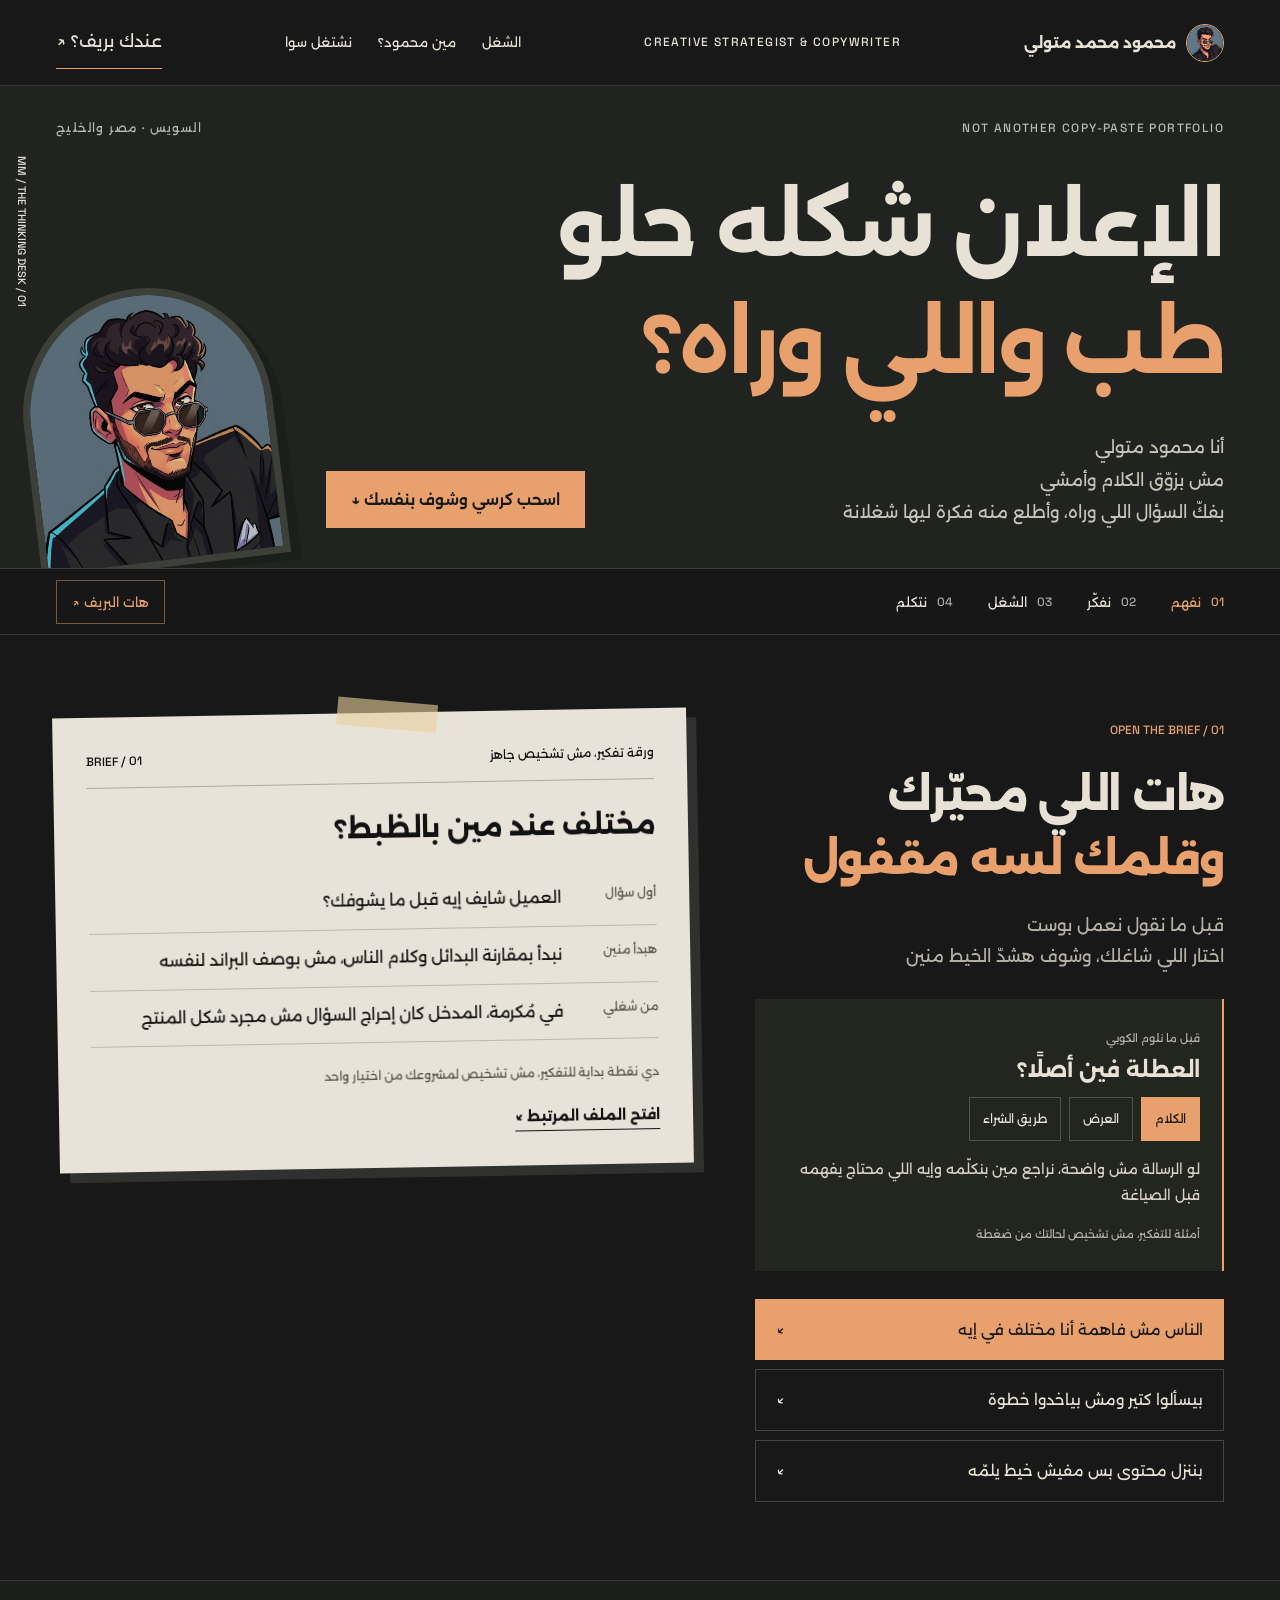
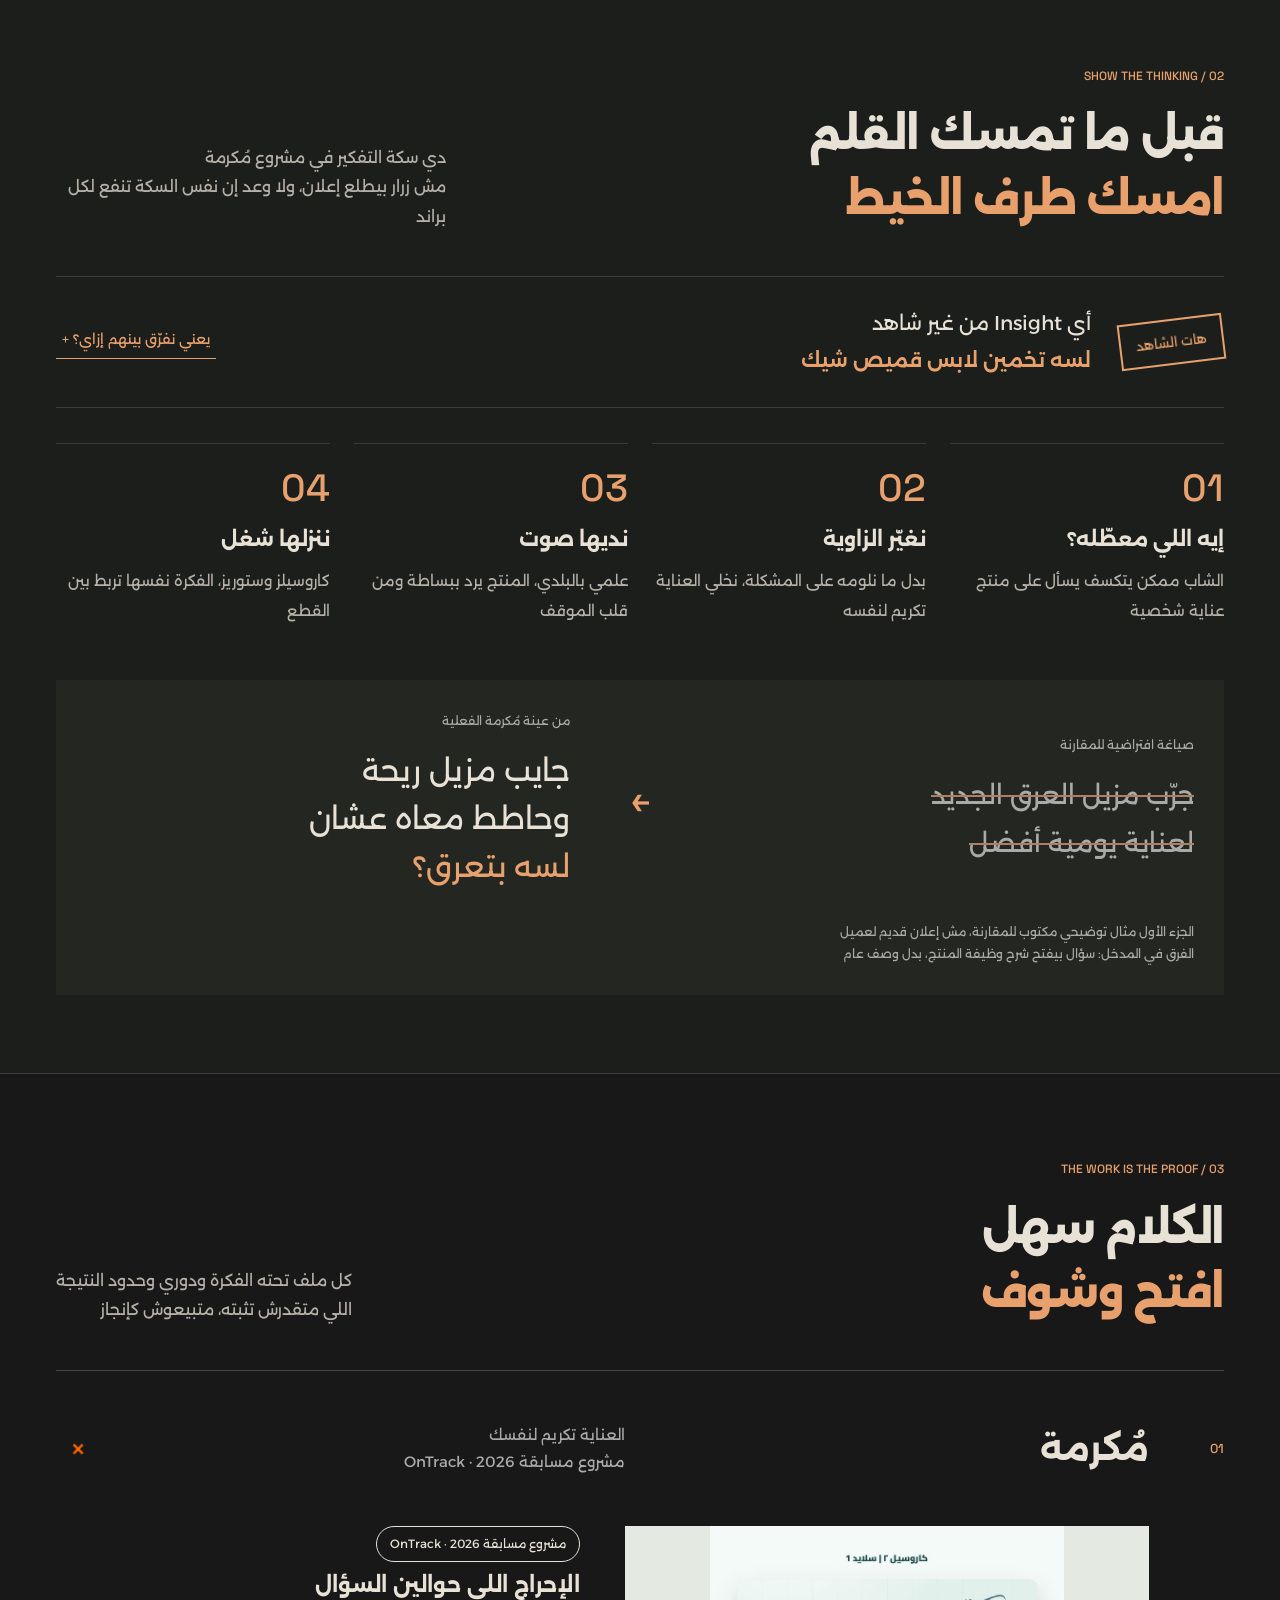
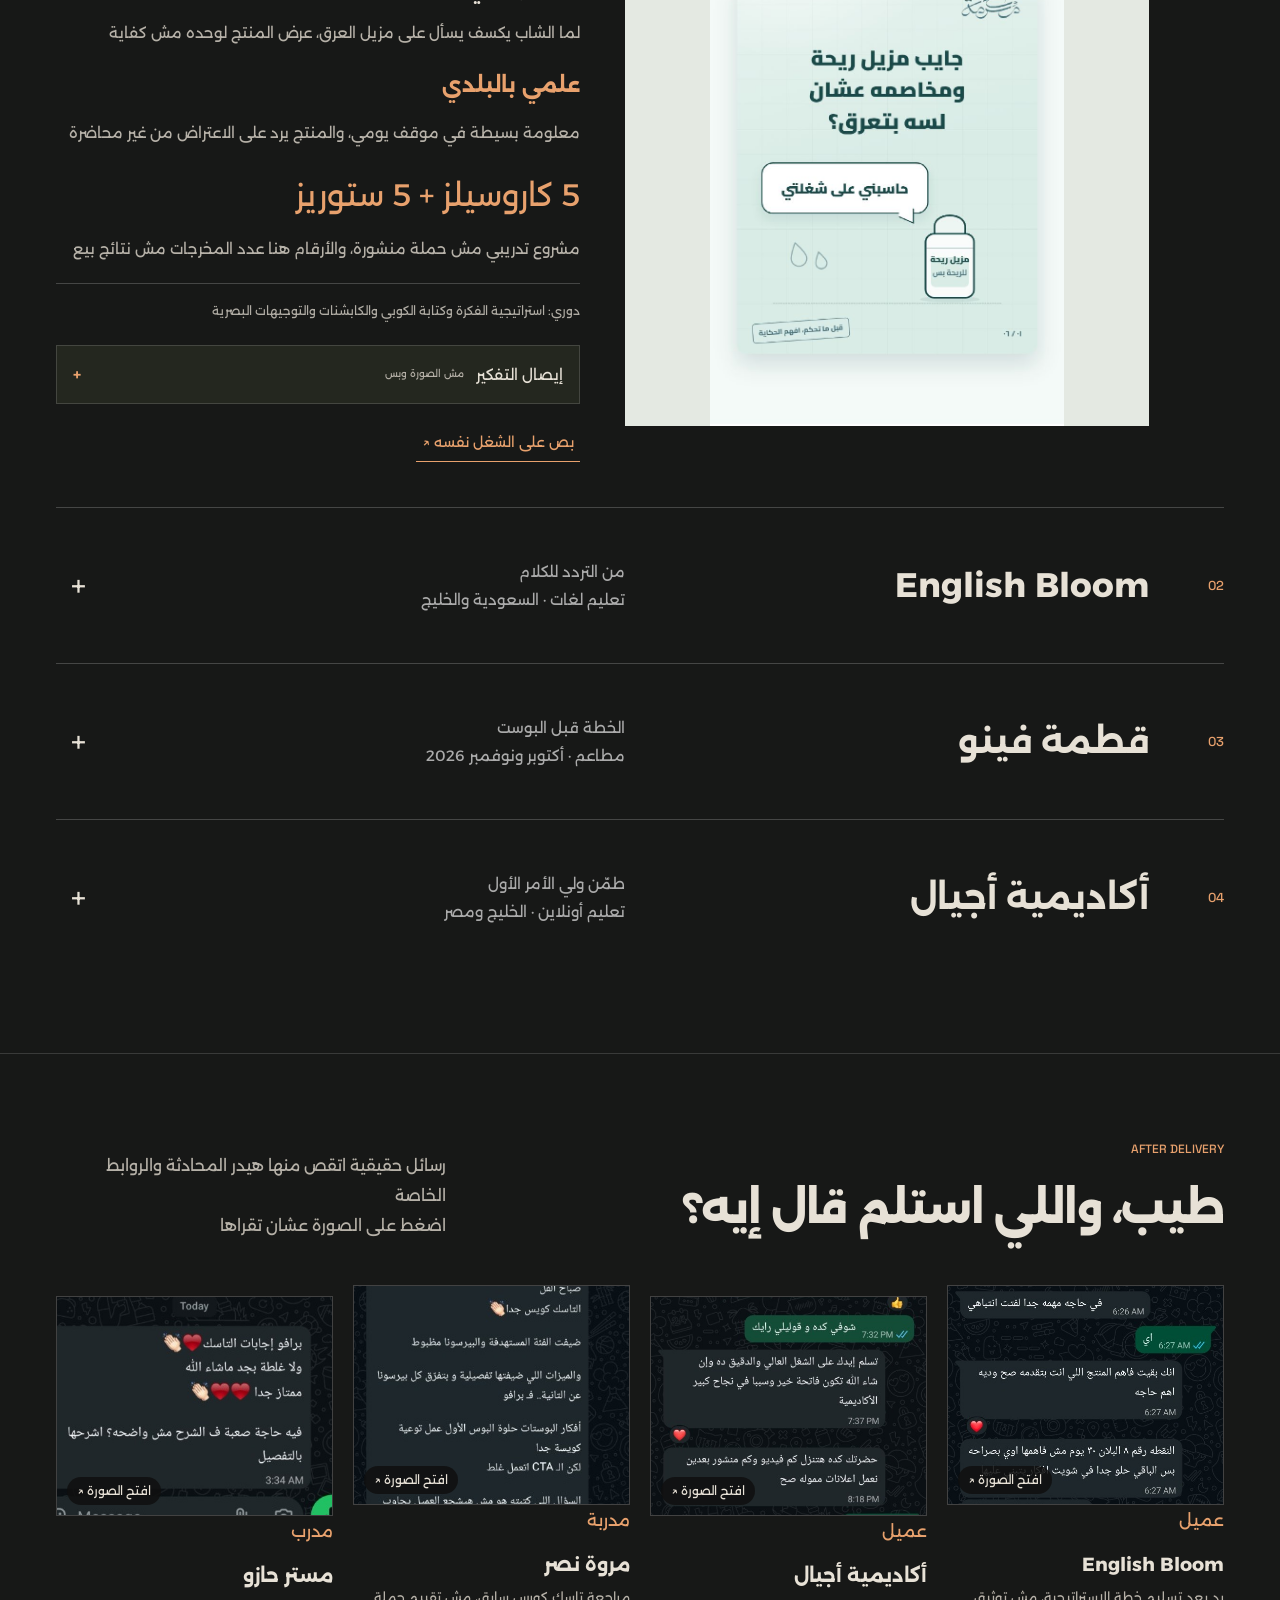
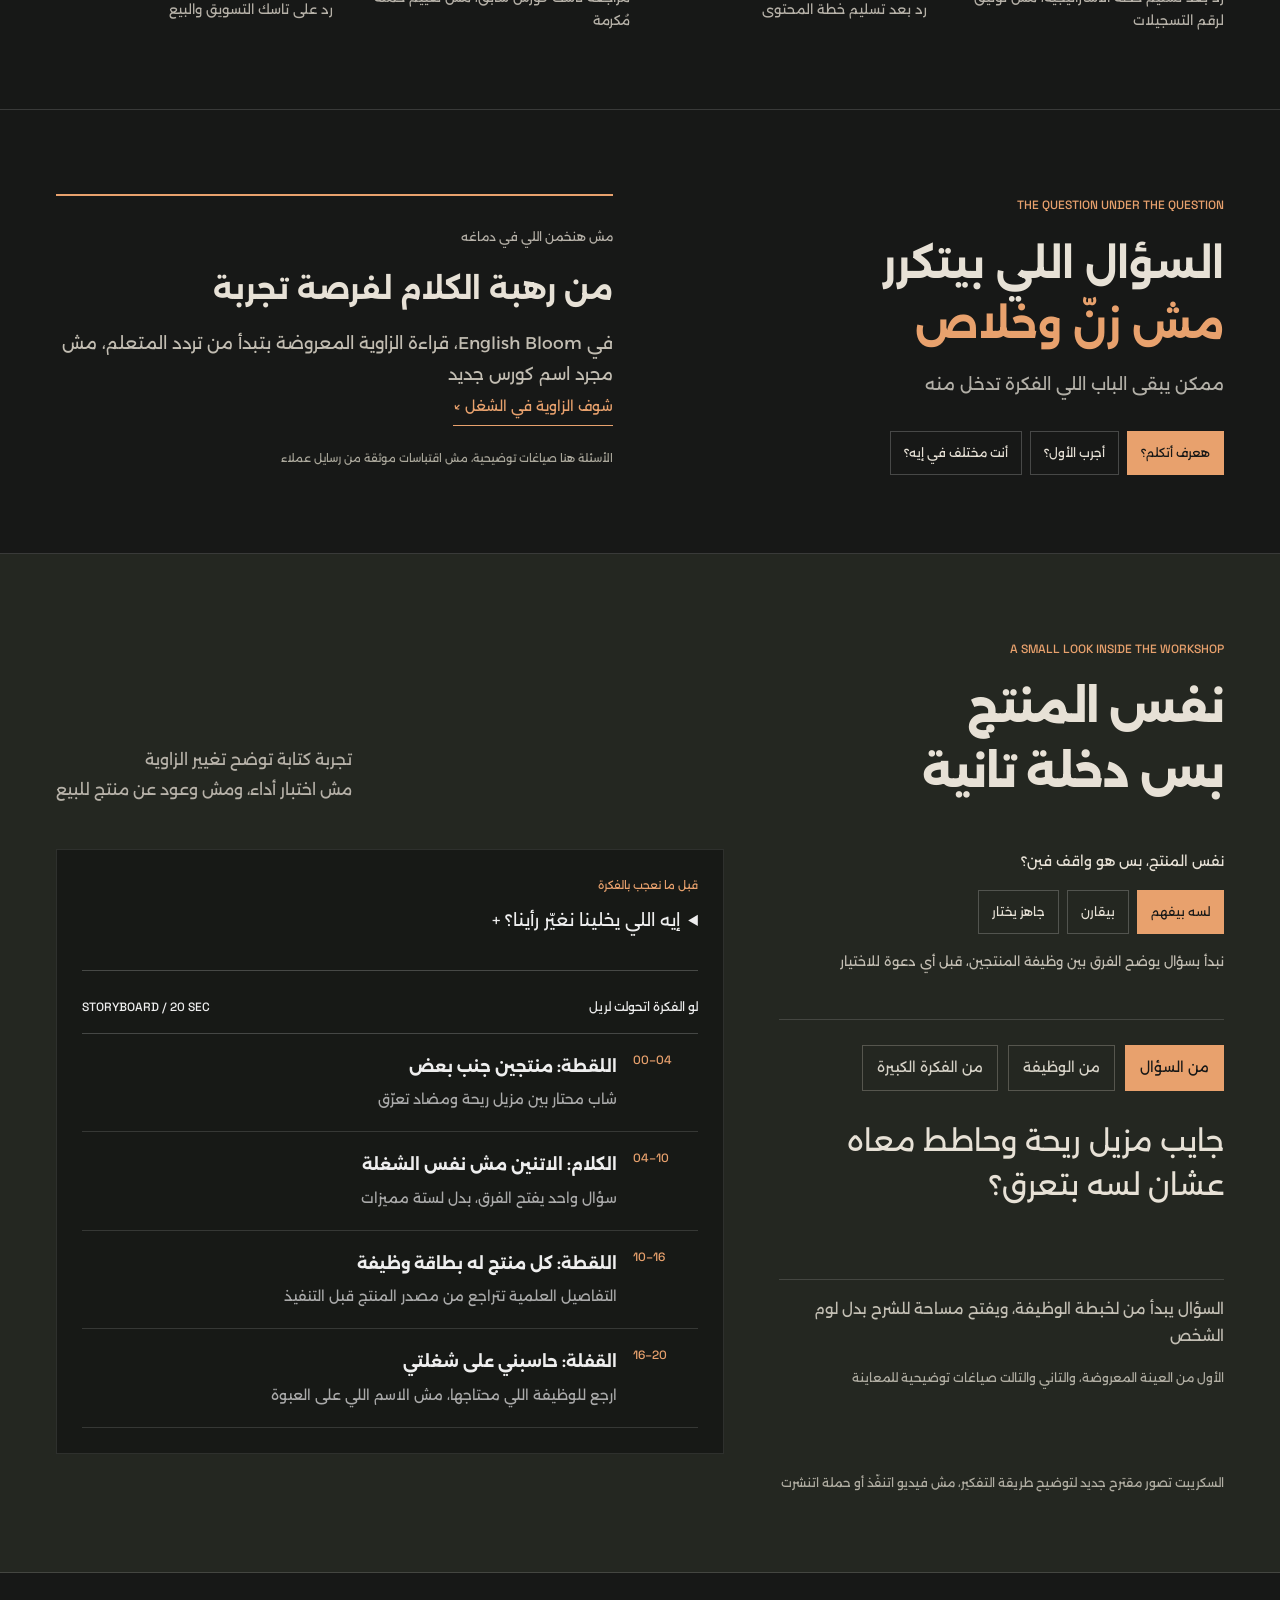
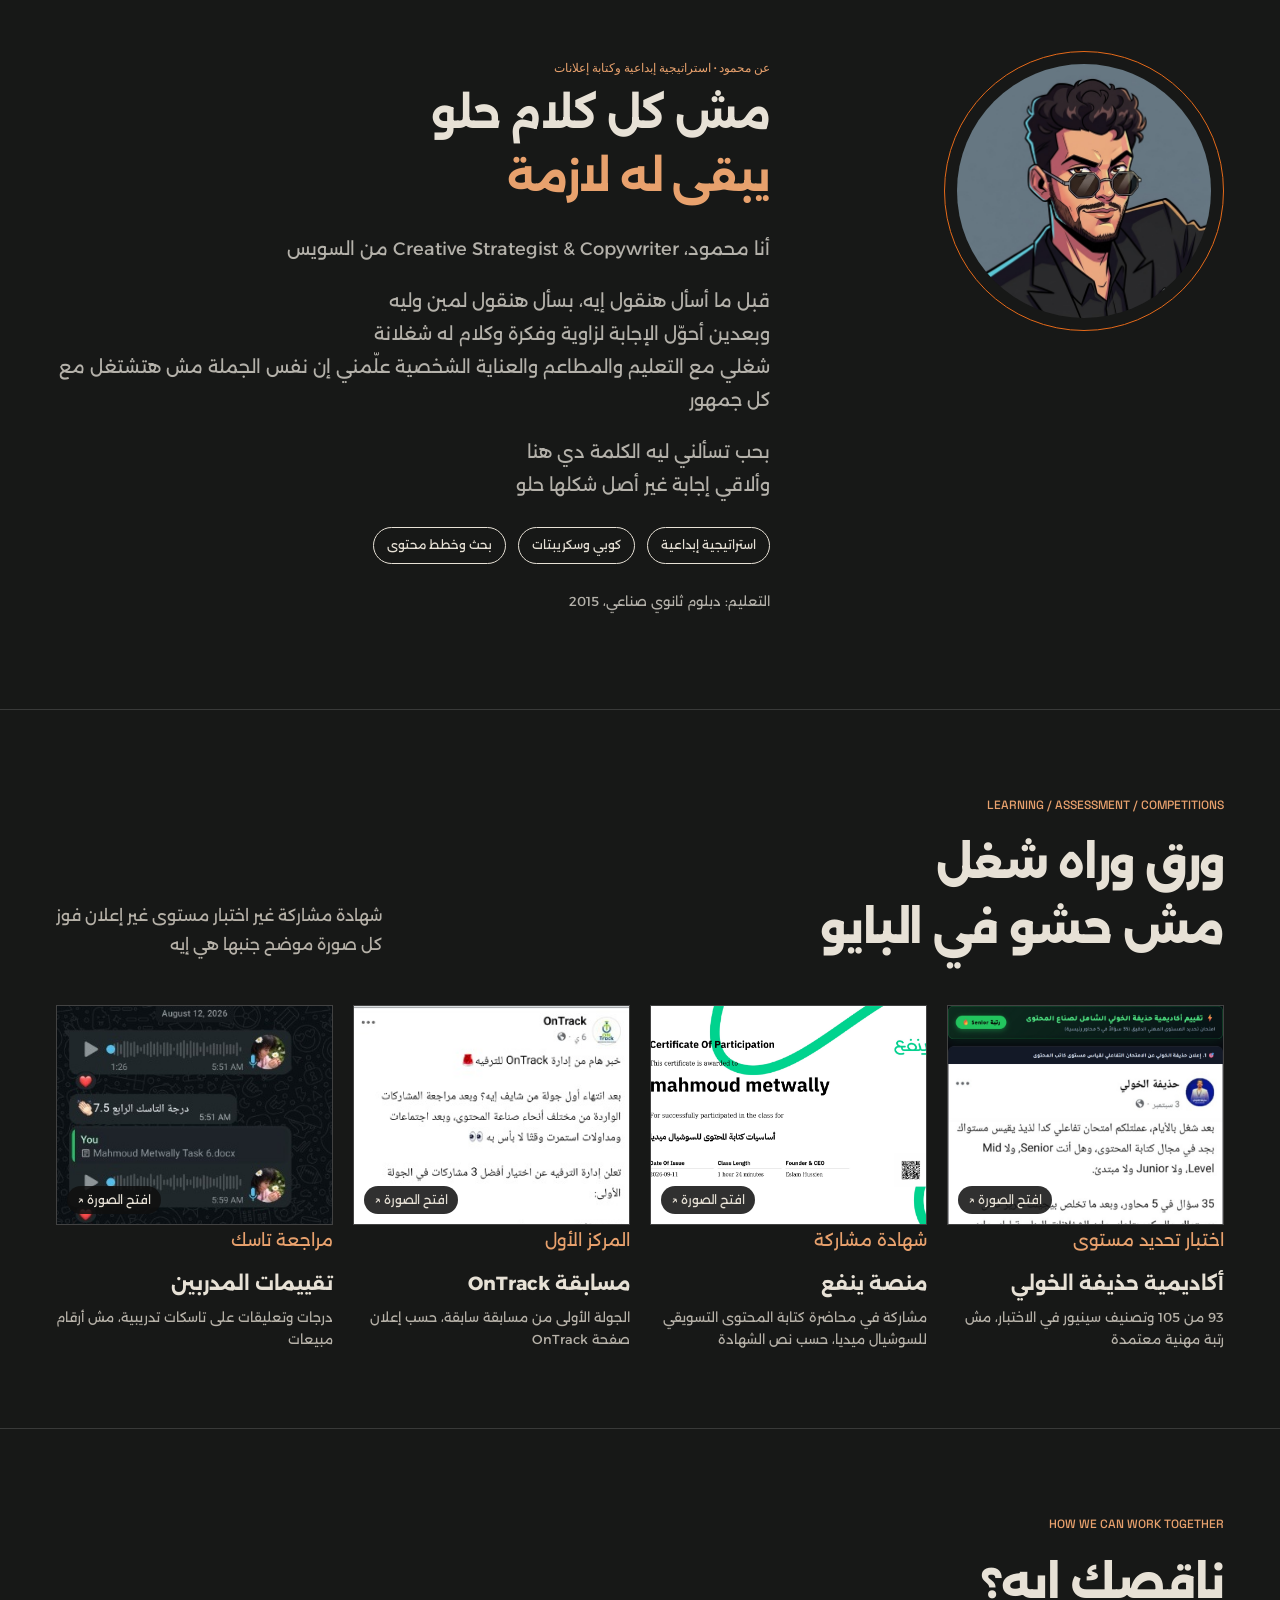
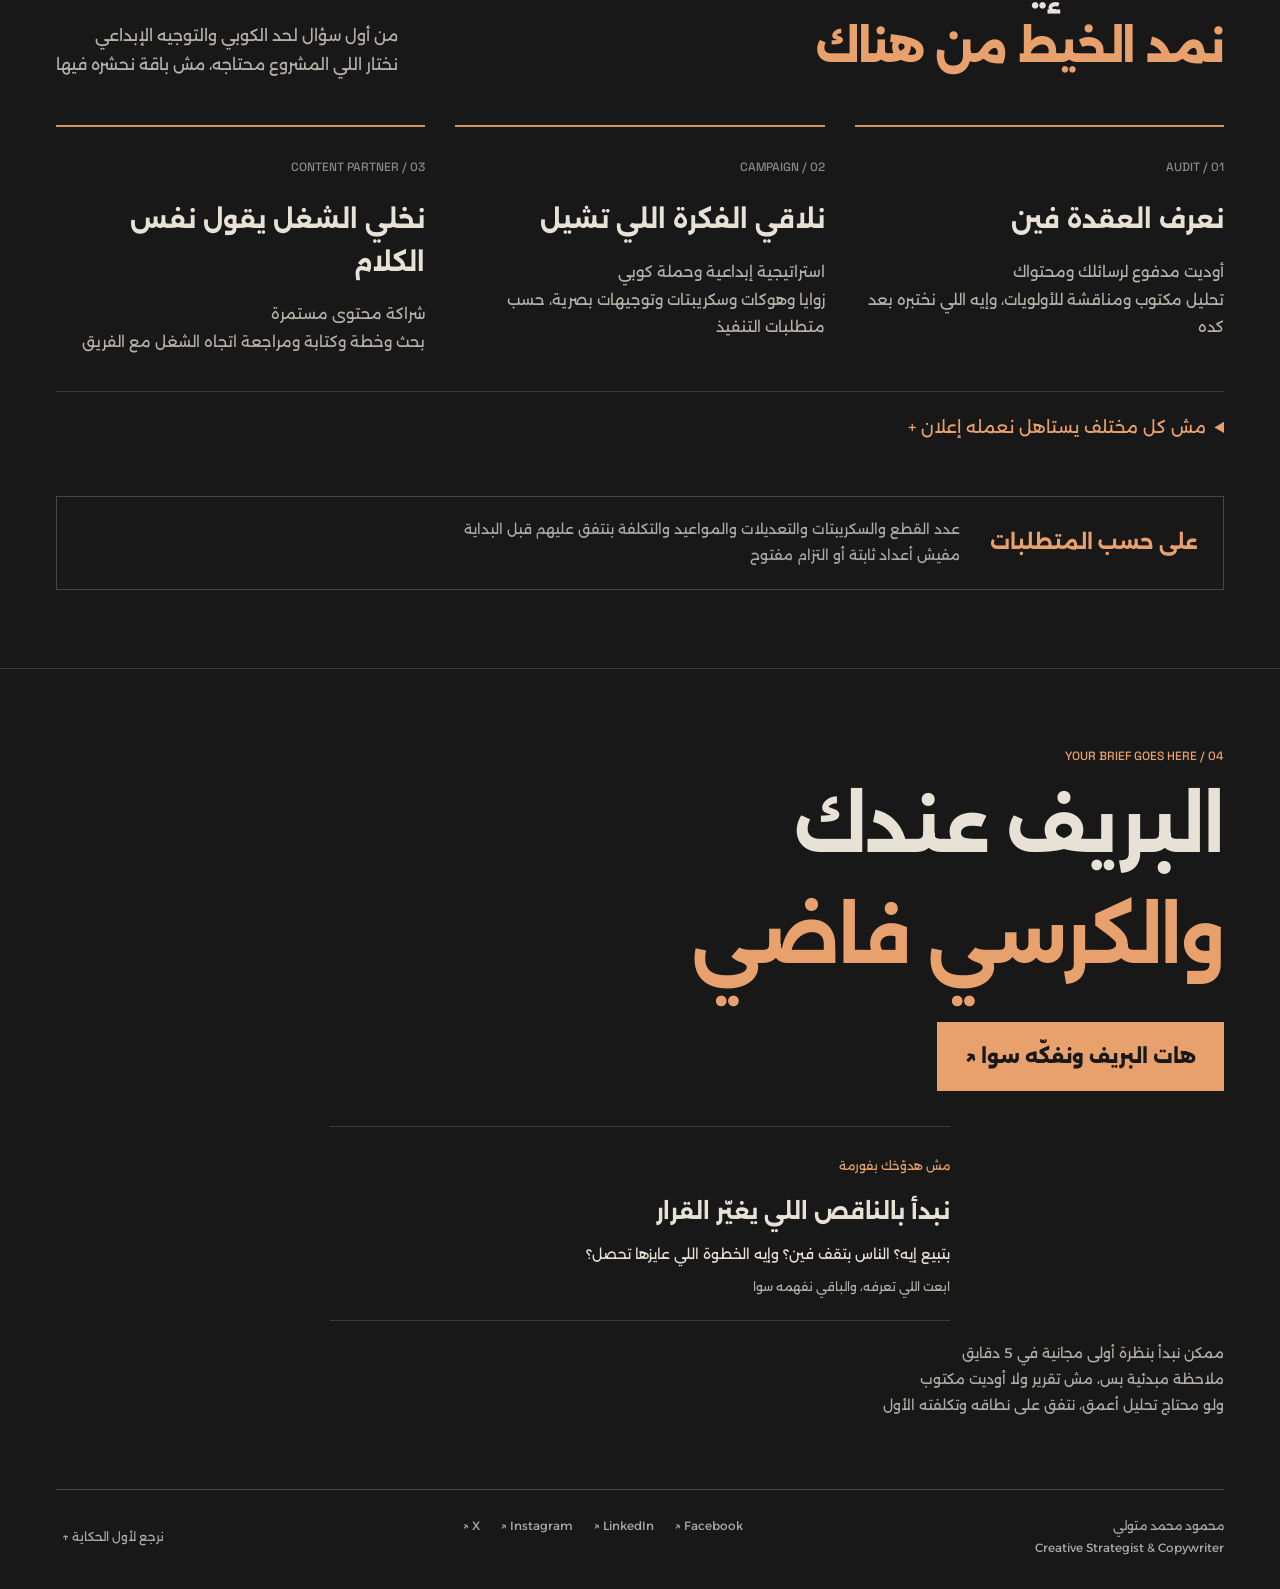
==== commit 39967631: "Publish approved Creative Desk v4 portfolio and social links" ====
--- a/index.html
+++ b/index.html
@@ -1,2043 +1,12 @@
-<!DOCTYPE html>
-<html lang="ar" dir="rtl" data-theme="mahmoud-dark">
-<head>
-    <meta charset="UTF-8">
-    <meta name="viewport" content="width=device-width, initial-scale=1.0">
-    <title>محمود محمد متولي — Copywriter & Content Marketer</title>
-    
-    <!-- Technical SEO & Meta Tags -->
-    <meta name="description" content="محمود متولي — Copywriter & Content Marketer. أصيغ رسائل إعلانية وزوايا محتوى أورجانيك توقف السكرول وتلمس وجع العميل الحقيقي وتحول الاهتمام لمبيعات مؤكدة.">
-    <meta name="keywords" content="كوبي رايتر, كاتب محتوى, كتابة إعلانات, استراتيجية محتوى, Content Marketer, Copywriter, Direct Response, إعلانات ميتا, هوكات إعلانية">
-    <meta name="author" content="Mahmoud Metwally">
-    <meta name="robots" content="index, follow">
-    <link rel="canonical" href="https://mahmoudmetwally97.github.io/protoflio/">
-
-    <!-- Open Graph / Facebook -->
-    <meta property="og:type" content="website">
-    <meta property="og:url" content="https://mahmoudmetwally97.github.io/protoflio/">
-    <meta property="og:title" content="محمود محمد متولي — Copywriter & Content Marketer">
-    <meta property="og:description" content="وصّل رسالتك لعميلك بـ الزاوية الصح من أول 3 ثواني. استراتيجيات محتوى وكوبي إعلاني مبني على سيكولوجية الجمهور.">
-    <meta property="og:image" content="https://mahmoudmetwally97.github.io/protoflio/assets/work_samples/eleven11_winter_campaign.jpg">
-    <meta property="og:locale" content="ar_AR">
-    <meta property="og:site_name" content="محمود متولي Portfolio">
-
-    <!-- Twitter Card -->
-    <meta name="twitter:card" content="summary_large_image">
-    <meta name="twitter:title" content="محمود محمد متولي — Copywriter & Content Marketer">
-    <meta name="twitter:description" content="وصّل رسالتك لعميلك بـ الزاوية الصح من أول 3 ثواني.">
-    <meta name="twitter:image" content="https://mahmoudmetwally97.github.io/protoflio/assets/work_samples/eleven11_winter_campaign.jpg">
-
-    <!-- Favicon -->
-    <link rel="icon" href="data:image/svg+xml,<svg xmlns=%22http://www.w3.org/2000/svg%22 viewBox=%220 0 100 100%22><text y=%22.9em%22 font-size=%2290%22>⚡</text></svg>">
-
-    <!-- Structured Data: JSON-LD Schema.org -->
-    <script type="application/ld+json">
-    {
-      "@context": "https://schema.org",
-      "@graph": [
-        {
-          "@type": "WebSite",
-          "@id": "https://mahmoudmetwally97.github.io/protoflio/#website",
-          "url": "https://mahmoudmetwally97.github.io/protoflio/",
-          "name": "محمود محمد متولي — Copywriter & Content Marketer",
-          "description": "بورتفوليو محمود متولي — كاتب محتوى واستشاري إعلانات استجابة مباشرة ومحتوى أورجانيك",
-          "inLanguage": "ar"
-        },
-        {
-          "@type": "Person",
-          "@id": "https://mahmoudmetwally97.github.io/protoflio/#person",
-          "name": "محمود متولي",
-          "alternateName": "Mahmoud Metwally",
-          "jobTitle": "Copywriter & Content Marketer",
-          "url": "https://mahmoudmetwally97.github.io/protoflio/",
-          "sameAs": [
-            "https://www.linkedin.com/in/mahmoud-metwally-copywriter",
-            "https://github.com/Mahmoudmetwally97"
-          ],
-          "knowsAbout": [
-            "Direct-Response Copywriting",
-            "Content Marketing Strategy",
-            "Creative Angle Testing",
-            "Video Scripts & Hooks",
-            "Conversion Rate Optimization"
-          ]
-        },
-        {
-          "@type": "ProfessionalService",
-          "@id": "https://mahmoudmetwally97.github.io/protoflio/#service",
-          "name": "خدمات الكوبي رايتنج وصناعة المحتوى — محمود متولي",
-          "url": "https://mahmoudmetwally97.github.io/protoflio/",
-          "provider": {
-            "@id": "https://mahmoudmetwally97.github.io/protoflio/#person"
-          },
-          "priceRange": "$$",
-          "aggregateRating": {
-            "@type": "AggregateRating",
-            "ratingValue": "4.9",
-            "reviewCount": "18",
-            "bestRating": "5",
-            "worstRating": "1"
-          }
-        }
-      ]
-    }
-    </script>
-    
-    <!-- Fonts: Baloo Bhaijaan 2 for Headlines, Tajawal for Body, Space Grotesk for Numbers -->
-    <link rel="preconnect" href="https://fonts.googleapis.com">
-    <link rel="preconnect" href="https://fonts.gstatic.com" crossorigin>
-    <link href="https://fonts.googleapis.com/css2?family=Baloo+Bhaijaan+2:wght@500;600;700;800&family=Tajawal:wght@400;500;700;800&family=Space+Grotesk:wght@500;700&display=swap" rel="stylesheet">
-
-    <style>
-        /* ==========================================================================
-           1. Design Tokens (High-End Editorial Luxury Architecture)
-           ========================================================================== */
-        :root, [data-theme="mahmoud-dark"] {
-            --bg-cream: #08090C;
-            --bg-surface: #0E121B;
-            --bg-surface-tint: rgba(255, 85, 0, 0.06);
-            --bg-night: #050608;
-            --night-card: #0E121B;
-            --night-border: rgba(255, 255, 255, 0.08);
-            --header-bg: rgba(8, 9, 12, 0.90);
-            --text-night: #F8FAFC;
-            --text-night-muted: #94A3B8;
-
-            --text-primary: #F8FAFC;
-            --text-secondary: #94A3B8;
-            --text-muted: #64748B;
-            --border-soft: rgba(255, 255, 255, 0.09);
-            --border-hover: rgba(255, 85, 0, 0.45);
-
-            --accent-violet: #FF5500;
-            --accent-spark: #FFAA00;
-            --accent-glow: rgba(255, 85, 0, 0.35);
-            --grad-violet: linear-gradient(180deg, #FF5500 0%, #FFAA00 100%);
-            --grad-accent: linear-gradient(135deg, #FF5500 0%, #FF7700 50%, #FFAA00 100%);
-
-            --radius-pill: 999px;
-            --radius-card: 24px;
-            --radius-inner: 16px;
-            --shadow-subtle: 0 8px 24px -12px rgba(0, 0, 0, 0.6);
-            --shadow-card: 0 16px 36px -16px rgba(255, 85, 0, 0.15);
-            --shadow-btn: 0 12px 28px -8px rgba(255, 85, 0, 0.45);
-            --btn-primary-bg: #FF5500;
-            --btn-primary-text: #FFFFFF;
-
-            --font-display: 'Baloo Bhaijaan 2', Tajawal, sans-serif;
-            --font-body: 'Tajawal', sans-serif;
-            --font-mono: 'Space Grotesk', monospace;
-            --transition-fluid: all 0.45s cubic-bezier(0.32, 0.72, 0, 1);
-        }
-
-        [data-theme="mahmoud-light"] {
-            --bg-cream: #FAF7F2;
-            --bg-surface: #FFFFFF;
-            --bg-surface-tint: rgba(255, 85, 0, 0.04);
-            --bg-night: #0B0E14;
-            --night-card: #111622;
-            --night-border: rgba(255, 255, 255, 0.12);
-            --header-bg: rgba(250, 247, 242, 0.90);
-            --text-night: #F8FAFC;
-            --text-night-muted: #94A3B8;
-
-            --text-primary: #0F172A;
-            --text-secondary: #475569;
-            --text-muted: #64748B;
-            --border-soft: #E5E0D8;
-            --border-hover: #FF5500;
-
-            --accent-violet: #FF5500;
-            --accent-spark: #EA580C;
-            --accent-glow: rgba(255, 85, 0, 0.25);
-            --grad-violet: linear-gradient(180deg, #FF5500 0%, #EA580C 100%);
-            --grad-accent: linear-gradient(135deg, #FF5500 0%, #FF7700 50%, #FFAA00 100%);
-
-            --shadow-subtle: 0 8px 24px -12px rgba(0, 0, 0, 0.06);
-            --shadow-card: 0 16px 36px -16px rgba(255, 85, 0, 0.12);
-            --shadow-btn: 0 12px 28px -8px rgba(255, 85, 0, 0.4);
-            --btn-primary-bg: #0F172A;
-            --btn-primary-text: #FFFFFF;
-        }
-
-        /* ==========================================================================
-           2. Reset & Core Typography
-           ========================================================================== */
-        * {
-            box-sizing: border-box;
-            margin: 0;
-            padding: 0;
-        }
-
-        html {
-            scroll-behavior: smooth;
-        }
-
-        body {
-            font-family: var(--font-body);
-            background-color: var(--bg-cream);
-            color: var(--text-primary);
-            line-height: 1.7;
-            overflow-x: hidden;
-            font-size: 16px;
-            letter-spacing: -0.01em;
-            transition: background-color 0.4s ease, color 0.4s ease;
-        }
-
-        .container {
-            width: 100%;
-            max-width: 1160px;
-            margin: 0 auto;
-            padding: 0 24px;
-        }
-
-        h1, h2, h3, h4 {
-            font-family: var(--font-display);
-            font-weight: 700;
-            line-height: 1.25;
-            color: var(--text-primary);
-        }
-
-        a {
-            color: inherit;
-            text-decoration: none;
-            transition: var(--transition-fluid);
-        }
-
-        img {
-            max-width: 100%;
-            height: auto;
-            display: block;
-        }
-
-        .gradient-text {
-            background: var(--grad-accent);
-            -webkit-background-clip: text;
-            -webkit-text-fill-color: transparent;
-            display: inline-block;
-        }
-
-        /* Double-Bezel Architecture (Nested Machined Shells) */
-        .bezel-shell {
-            background: var(--bg-surface);
-            border: 1px solid var(--border-soft);
-            border-radius: var(--radius-card);
-            padding: 10px;
-            box-shadow: var(--shadow-subtle);
-            transition: var(--transition-fluid);
-            position: relative;
-        }
-
-        .bezel-shell:hover {
-            border-color: var(--border-hover);
-            transform: translateY(-4px);
-            box-shadow: var(--shadow-card);
-        }
-
-        .bezel-core {
-            background: rgba(255, 255, 255, 0.02);
-            border: 1px solid rgba(255, 255, 255, 0.05);
-            border-radius: var(--radius-inner);
-            padding: 24px;
-            height: 100%;
-            display: flex;
-            flex-direction: column;
-        }
-
-        /* ==========================================================================
-           3. Site Header & Floating Navigation
-           ========================================================================== */
-        .site-header {
-            position: sticky;
-            top: 0;
-            z-index: 100;
-            background: var(--header-bg);
-            backdrop-filter: blur(16px);
-            -webkit-backdrop-filter: blur(16px);
-            border-bottom: 1px solid var(--border-soft);
-            padding: 14px 0;
-            transition: background 0.3s ease;
-        }
-
-        .nav-inner {
-            display: flex;
-            align-items: center;
-            justify-content: space-between;
-        }
-
-        .brand-block {
-            display: flex;
-            align-items: center;
-            gap: 12px;
-        }
-
-        .brand-avatar {
-            width: 44px;
-            height: 44px;
-            border-radius: var(--radius-pill);
-            background: var(--grad-accent);
-            display: flex;
-            align-items: center;
-            justify-content: center;
-            color: #fff;
-            font-weight: 800;
-            font-size: 18px;
-            box-shadow: 0 4px 14px var(--accent-glow);
-        }
-
-        .brand-title {
-            font-size: 17px;
-            font-weight: 800;
-            line-height: 1.2;
-        }
-
-        .brand-sub {
-            font-size: 12.5px;
-            color: var(--text-secondary);
-            font-weight: 500;
-        }
-
-        .nav-links {
-            display: flex;
-            align-items: center;
-            gap: 24px;
-            font-size: 14.5px;
-            font-weight: 600;
-        }
-
-        .nav-links a {
-            color: var(--text-secondary);
-            position: relative;
-            padding: 6px 0;
-        }
-
-        .nav-links a:hover {
-            color: var(--accent-violet);
-        }
-
-        .theme-toggle-btn {
-            background: rgba(255, 255, 255, 0.07);
-            border: 1px solid var(--border-soft);
-            color: var(--text-primary);
-            width: 40px;
-            height: 40px;
-            border-radius: var(--radius-pill);
-            display: inline-flex;
-            align-items: center;
-            justify-content: center;
-            cursor: pointer;
-            font-size: 16px;
-            transition: var(--transition-fluid);
-        }
-
-        .theme-toggle-btn:hover {
-            border-color: var(--accent-violet);
-            transform: scale(1.08);
-            background: var(--bg-surface-tint);
-        }
-
-        /* Button-in-Button Nested Architecture */
-        .btn-island {
-            background: var(--btn-primary-bg);
-            color: var(--btn-primary-text);
-            padding: 8px 10px 8px 24px;
-            border-radius: var(--radius-pill);
-            font-size: 14.5px;
-            font-weight: 700;
-            display: inline-flex;
-            align-items: center;
-            gap: 12px;
-            box-shadow: var(--shadow-btn);
-            transition: var(--transition-fluid);
-        }
-
-        .btn-island .icon-circle {
-            width: 32px;
-            height: 32px;
-            border-radius: var(--radius-pill);
-            background: rgba(255, 255, 255, 0.22);
-            display: flex;
-            align-items: center;
-            justify-content: center;
-            font-size: 14px;
-            transition: var(--transition-fluid);
-        }
-
-        .btn-island:hover {
-            transform: translateY(-2px) scale(1.02);
-            box-shadow: 0 16px 36px -8px rgba(255, 85, 0, 0.6);
-        }
-
-        .btn-island:hover .icon-circle {
-            transform: translateX(-3px);
-            background: rgba(255, 255, 255, 0.35);
-        }
-
-        /* ==========================================================================
-           4. Hero Section
-           ========================================================================== */
-        .hero-section {
-            padding: 80px 0 60px;
-            text-align: center;
-            position: relative;
-        }
-
-        .section-pill {
-            display: inline-flex;
-            align-items: center;
-            gap: 6px;
-            background: var(--bg-surface-tint);
-            color: var(--accent-violet);
-            border: 1px solid var(--accent-glow);
-            padding: 6px 16px;
-            border-radius: var(--radius-pill);
-            font-size: 12.5px;
-            font-weight: 700;
-            letter-spacing: 0.05em;
-            margin-bottom: 24px;
-        }
-
-        .hero-title {
-            font-size: clamp(34px, 5.5vw, 62px);
-            font-weight: 800;
-            line-height: 1.15;
-            max-width: 920px;
-            margin: 0 auto 24px;
-            letter-spacing: -0.02em;
-        }
-
-        .hero-desc {
-            font-size: clamp(16px, 2vw, 19px);
-            color: var(--text-secondary);
-            max-width: 760px;
-            margin: 0 auto 36px;
-            line-height: 1.7;
-        }
-
-        .hero-trust-bar {
-            background: var(--bg-surface);
-            border: 1px solid var(--border-soft);
-            border-radius: var(--radius-pill);
-            display: inline-flex;
-            align-items: center;
-            gap: 12px;
-            padding: 8px 20px;
-            font-size: 13.5px;
-            color: var(--text-secondary);
-            margin-bottom: 40px;
-        }
-
-        .hero-stats-grid {
-            display: grid;
-            grid-template-columns: repeat(4, 1fr);
-            gap: 16px;
-            max-width: 980px;
-            margin: 0 auto 50px;
-        }
-
-        .stat-card {
-            background: var(--bg-surface);
-            border: 1px solid var(--border-soft);
-            border-radius: var(--radius-card);
-            padding: 22px 16px;
-            text-align: center;
-            transition: var(--transition-fluid);
-        }
-
-        .stat-card:hover {
-            border-color: var(--border-hover);
-            transform: translateY(-3px);
-        }
-
-        .stat-val {
-            font-family: var(--font-mono);
-            font-size: 32px;
-            font-weight: 700;
-            color: var(--accent-violet);
-            line-height: 1.1;
-            margin-bottom: 6px;
-            direction: ltr;
-            display: inline-block;
-        }
-
-        .stat-lbl {
-            font-size: 12.5px;
-            color: var(--text-secondary);
-            font-weight: 600;
-        }
-
-        /* Section Headers */
-        .section-header {
-            text-align: center;
-            max-width: 760px;
-            margin: 0 auto 48px;
-        }
-
-        .section-title {
-            font-size: clamp(28px, 4vw, 42px);
-            font-weight: 800;
-            margin-bottom: 14px;
-        }
-
-        .section-desc {
-            font-size: 16px;
-            color: var(--text-secondary);
-            line-height: 1.7;
-        }
-
-        /* Flow Dividers */
-        .flow-divider {
-            display: flex;
-            flex-direction: column;
-            align-items: center;
-            margin: 40px 0;
-        }
-
-        .flow-line {
-            width: 1px;
-            height: 48px;
-            background: linear-gradient(180deg, var(--border-soft) 0%, var(--accent-violet) 50%, var(--border-soft) 100%);
-        }
-
-        .flow-dot {
-            width: 7px;
-            height: 7px;
-            border-radius: 50%;
-            background: var(--accent-violet);
-            box-shadow: 0 0 10px var(--accent-spark);
-            margin-top: -3px;
-        }
-
-        /* ==========================================================================
-           5. Certifications & Accreditations Section
-           ========================================================================== */
-        .certs-grid {
-            display: grid;
-            grid-template-columns: repeat(4, 1fr);
-            gap: 20px;
-            margin-bottom: 40px;
-        }
-
-        .cert-card {
-            background: var(--bg-surface);
-            border: 1px solid var(--border-soft);
-            border-radius: var(--radius-card);
-            padding: 8px;
-            transition: var(--transition-fluid);
-            display: flex;
-            flex-direction: column;
-            cursor: pointer;
-        }
-
-        .cert-card:hover {
-            border-color: var(--accent-violet);
-            transform: translateY(-4px);
-            box-shadow: var(--shadow-card);
-        }
-
-        .cert-thumb-wrap {
-            position: relative;
-            border-radius: var(--radius-inner);
-            overflow: hidden;
-            background: #000;
-            height: 190px;
-        }
-
-        .cert-thumb {
-            width: 100%;
-            height: 100%;
-            object-fit: cover;
-            transition: transform 0.5s ease;
-        }
-
-        .cert-card:hover .cert-thumb {
-            transform: scale(1.05);
-        }
-
-        .cert-zoom-pill {
-            position: absolute;
-            bottom: 10px;
-            right: 10px;
-            background: rgba(0, 0, 0, 0.75);
-            color: #fff;
-            padding: 4px 10px;
-            border-radius: var(--radius-pill);
-            font-size: 11px;
-            font-weight: 700;
-            backdrop-filter: blur(8px);
-            border: 1px solid rgba(255, 255, 255, 0.2);
-        }
-
-        .cert-body {
-            padding: 14px 10px 8px;
-        }
-
-        .cert-badge {
-            font-size: 11px;
-            font-weight: 700;
-            color: var(--accent-violet);
-            text-transform: uppercase;
-            margin-bottom: 4px;
-            display: block;
-        }
-
-        .cert-title {
-            font-size: 14.5px;
-            font-weight: 800;
-            margin-bottom: 6px;
-            line-height: 1.35;
-        }
-
-        .cert-desc {
-            font-size: 12.5px;
-            color: var(--text-secondary);
-            line-height: 1.5;
-        }
-
-        /* ==========================================================================
-           6. Case Studies Section
-           ========================================================================== */
-        .cases-grid {
-            display: grid;
-            grid-template-columns: repeat(3, 1fr);
-            gap: 24px;
-            margin-bottom: 50px;
-        }
-
-        .case-card {
-            background: var(--bg-surface);
-            border: 1px solid var(--border-soft);
-            border-radius: var(--radius-card);
-            padding: 10px;
-            transition: var(--transition-fluid);
-            display: flex;
-            flex-direction: column;
-        }
-
-        .case-card:hover {
-            border-color: var(--accent-violet);
-            transform: translateY(-5px);
-            box-shadow: var(--shadow-card);
-        }
-
-        .case-thumb-wrap {
-            position: relative;
-            border-radius: var(--radius-inner);
-            overflow: hidden;
-            background: #000;
-            height: 230px;
-            cursor: pointer;
-        }
-
-        .case-thumb {
-            width: 100%;
-            height: 100%;
-            object-fit: cover;
-            transition: transform 0.5s ease;
-        }
-
-        .case-card:hover .case-thumb {
-            transform: scale(1.04);
-        }
-
-        .case-pill {
-            position: absolute;
-            top: 12px;
-            right: 12px;
-            background: rgba(0, 0, 0, 0.8);
-            border: 1px solid rgba(255, 255, 255, 0.2);
-            color: #fff;
-            padding: 4px 12px;
-            border-radius: var(--radius-pill);
-            font-size: 11.5px;
-            font-weight: 700;
-            backdrop-filter: blur(8px);
-        }
-
-        .case-body {
-            padding: 18px 10px 10px;
-            display: flex;
-            flex-direction: column;
-            flex-grow: 1;
-        }
-
-        .case-client {
-            font-size: 12px;
-            font-weight: 700;
-            color: var(--accent-violet);
-            margin-bottom: 4px;
-        }
-
-        .case-title {
-            font-size: 18px;
-            font-weight: 800;
-            line-height: 1.3;
-            margin-bottom: 12px;
-        }
-
-        .case-metric {
-            background: var(--bg-surface-tint);
-            border: 1px solid var(--accent-glow);
-            border-radius: var(--radius-inner);
-            padding: 10px 14px;
-            margin-bottom: 14px;
-            display: flex;
-            align-items: center;
-            justify-content: space-between;
-        }
-
-        .case-metric-val {
-            font-family: var(--font-mono);
-            font-size: 20px;
-            font-weight: 700;
-            color: var(--accent-violet);
-        }
-
-        .case-metric-lbl {
-            font-size: 12px;
-            color: var(--text-secondary);
-            font-weight: 600;
-        }
-
-        .case-angle {
-            background: rgba(255, 255, 255, 0.03);
-            border-radius: var(--radius-inner);
-            padding: 12px 14px;
-            font-size: 13px;
-            color: var(--text-secondary);
-            line-height: 1.6;
-            margin-bottom: 16px;
-            flex-grow: 1;
-        }
-
-        .case-angle strong {
-            color: var(--text-primary);
-            display: block;
-            margin-bottom: 4px;
-        }
-
-        .btn-pill-subtle {
-            background: rgba(255, 255, 255, 0.05);
-            border: 1px solid var(--border-soft);
-            color: var(--text-primary);
-            padding: 10px 16px;
-            border-radius: var(--radius-pill);
-            font-size: 13.5px;
-            font-weight: 700;
-            text-align: center;
-            display: flex;
-            align-items: center;
-            justify-content: center;
-            gap: 6px;
-            cursor: pointer;
-            transition: var(--transition-fluid);
-        }
-
-        .btn-pill-subtle:hover {
-            border-color: var(--accent-violet);
-            background: var(--bg-surface-tint);
-            color: var(--accent-violet);
-        }
-
-        /* ==========================================================================
-           7. Testimonials & Verified Feedbacks
-           ========================================================================== */
-        .testimonials-grid {
-            display: grid;
-            grid-template-columns: repeat(3, 1fr);
-            gap: 20px;
-            margin-bottom: 40px;
-        }
-
-        .testi-card {
-            background: var(--bg-surface);
-            border: 1px solid var(--border-soft);
-            border-radius: var(--radius-card);
-            padding: 24px;
-            transition: var(--transition-fluid);
-            display: flex;
-            flex-direction: column;
-            justify-content: space-between;
-        }
-
-        .testi-card:hover {
-            border-color: var(--border-hover);
-            transform: translateY(-4px);
-        }
-
-        .testi-quote {
-            font-size: 14.5px;
-            line-height: 1.7;
-            color: var(--text-secondary);
-            margin-bottom: 20px;
-            position: relative;
-        }
-
-        .testi-author {
-            display: flex;
-            align-items: center;
-            gap: 12px;
-            border-top: 1px solid var(--border-soft);
-            padding-top: 16px;
-        }
-
-        .testi-avatar {
-            width: 42px;
-            height: 42px;
-            border-radius: var(--radius-pill);
-            background: var(--bg-surface-tint);
-            border: 1px solid var(--accent-glow);
-            color: var(--accent-violet);
-            display: flex;
-            align-items: center;
-            justify-content: center;
-            font-weight: 800;
-            font-size: 15px;
-        }
-
-        .testi-name {
-            font-size: 14.5px;
-            font-weight: 800;
-            line-height: 1.2;
-        }
-
-        .testi-role {
-            font-size: 12px;
-            color: var(--text-muted);
-        }
-
-        /* ==========================================================================
-           8. Writing Lab & Hook Bank Tabs
-           ========================================================================== */
-        .writing-tabs {
-            display: flex;
-            justify-content: center;
-            gap: 10px;
-            margin-bottom: 30px;
-            flex-wrap: wrap;
-        }
-
-        .tab-btn {
-            background: var(--bg-surface);
-            border: 1px solid var(--border-soft);
-            color: var(--text-secondary);
-            padding: 10px 22px;
-            border-radius: var(--radius-pill);
-            font-size: 14px;
-            font-weight: 700;
-            cursor: pointer;
-            transition: var(--transition-fluid);
-            font-family: inherit;
-        }
-
-        .tab-btn.active, .tab-btn:hover {
-            background: var(--accent-violet);
-            color: #fff;
-            border-color: var(--accent-violet);
-            box-shadow: 0 4px 16px var(--accent-glow);
-        }
-
-        .tab-content {
-            display: none;
-        }
-
-        .tab-content.active {
-            display: block;
-        }
-
-        .hook-row {
-            background: var(--bg-surface);
-            border: 1px solid var(--border-soft);
-            border-radius: var(--radius-card);
-            padding: 18px 22px;
-            margin-bottom: 12px;
-            display: flex;
-            align-items: center;
-            gap: 16px;
-            transition: var(--transition-fluid);
-        }
-
-        .hook-row:hover {
-            border-color: var(--border-hover);
-            transform: translateX(-4px);
-        }
-
-        .hook-num {
-            font-family: var(--font-mono);
-            font-size: 18px;
-            font-weight: 700;
-            color: var(--text-muted);
-            min-width: 28px;
-        }
-
-        .hook-tag {
-            background: var(--bg-surface-tint);
-            color: var(--accent-violet);
-            border: 1px solid var(--accent-glow);
-            padding: 4px 10px;
-            border-radius: var(--radius-pill);
-            font-size: 11.5px;
-            font-weight: 700;
-            white-space: nowrap;
-        }
-
-        .hook-text {
-            font-size: 15px;
-            line-height: 1.6;
-            color: var(--text-primary);
-        }
-
-        /* Script Breakdown Container */
-        .script-box {
-            background: var(--bg-surface);
-            border: 1px solid var(--border-soft);
-            border-radius: var(--radius-card);
-            padding: 24px;
-            max-width: 860px;
-            margin: 0 auto;
-        }
-
-        .script-row {
-            display: grid;
-            grid-template-columns: 80px 1fr 1fr;
-            gap: 16px;
-            padding: 16px 0;
-            border-bottom: 1px solid var(--border-soft);
-            font-size: 13.5px;
-        }
-
-        .script-row:last-child {
-            border-bottom: none;
-        }
-
-        .script-time {
-            font-family: var(--font-mono);
-            font-weight: 700;
-            color: var(--accent-violet);
-        }
-
-        .script-visual {
-            color: var(--text-secondary);
-        }
-
-        .script-audio {
-            color: var(--text-primary);
-            font-weight: 600;
-        }
-
-        /* ==========================================================================
-           9. Problem & Qualification Bento
-           ========================================================================== */
-        .bento-grid {
-            display: grid;
-            grid-template-columns: repeat(4, 1fr);
-            gap: 20px;
-            margin-bottom: 40px;
-        }
-
-        .bento-card {
-            background: var(--bg-surface);
-            border: 1px solid var(--border-soft);
-            border-radius: var(--radius-card);
-            padding: 24px 20px;
-            transition: var(--transition-fluid);
-        }
-
-        .bento-card:hover {
-            border-color: var(--border-hover);
-            transform: translateY(-4px);
-        }
-
-        .bento-num-bar {
-            display: flex;
-            align-items: center;
-            justify-content: space-between;
-            margin-bottom: 16px;
-        }
-
-        .bento-num {
-            font-family: var(--font-mono);
-            font-size: 22px;
-            font-weight: 700;
-            color: var(--accent-violet);
-        }
-
-        .bento-card h3 {
-            font-size: 16.5px;
-            margin-bottom: 10px;
-            line-height: 1.35;
-        }
-
-        .bento-card p {
-            font-size: 13.5px;
-            color: var(--text-secondary);
-            line-height: 1.6;
-        }
-
-        .qual-grid {
-            display: grid;
-            grid-template-columns: 1fr 1fr;
-            gap: 24px;
-            max-width: 900px;
-            margin: 0 auto;
-        }
-
-        .qual-card {
-            background: var(--bg-surface);
-            border: 1px solid var(--border-soft);
-            border-radius: var(--radius-card);
-            padding: 28px;
-        }
-
-        .qual-card.suitable {
-            border-color: rgba(16, 185, 129, 0.3);
-        }
-
-        .qual-card.not-suitable {
-            border-color: rgba(239, 68, 68, 0.3);
-        }
-
-        .qual-badge {
-            display: inline-flex;
-            align-items: center;
-            gap: 6px;
-            padding: 4px 12px;
-            border-radius: var(--radius-pill);
-            font-size: 12.5px;
-            font-weight: 700;
-            margin-bottom: 20px;
-        }
-
-        .qual-badge.green {
-            background: rgba(16, 185, 129, 0.1);
-            color: #10B981;
-        }
-
-        .qual-badge.red {
-            background: rgba(239, 68, 68, 0.1);
-            color: #EF4444;
-        }
-
-        .qual-list {
-            list-style: none;
-        }
-
-        .qual-list li {
-            font-size: 14px;
-            color: var(--text-secondary);
-            margin-bottom: 12px;
-            display: flex;
-            align-items: flex-start;
-            gap: 10px;
-            line-height: 1.5;
-        }
-
-        /* ==========================================================================
-           10. Services & Pricing Packages
-           ========================================================================== */
-        .services-grid {
-            display: grid;
-            grid-template-columns: repeat(3, 1fr);
-            gap: 24px;
-            margin-bottom: 50px;
-        }
-
-        .service-card {
-            background: var(--bg-surface);
-            border: 1px solid var(--border-soft);
-            border-radius: var(--radius-card);
-            padding: 32px 24px;
-            display: flex;
-            flex-direction: column;
-            justify-content: space-between;
-            transition: var(--transition-fluid);
-            position: relative;
-        }
-
-        .service-card.featured {
-            border-color: var(--accent-violet);
-            box-shadow: 0 12px 36px -12px var(--accent-glow);
-        }
-
-        .featured-tag {
-            position: absolute;
-            top: -12px;
-            right: 24px;
-            background: var(--accent-violet);
-            color: #fff;
-            padding: 3px 12px;
-            border-radius: var(--radius-pill);
-            font-size: 11px;
-            font-weight: 800;
-        }
-
-        .service-name {
-            font-size: 21px;
-            font-weight: 800;
-            margin-bottom: 8px;
-        }
-
-        .service-duration {
-            font-size: 12.5px;
-            color: var(--text-muted);
-            margin-bottom: 20px;
-            display: block;
-        }
-
-        .service-features {
-            list-style: none;
-            margin-bottom: 28px;
-            flex-grow: 1;
-        }
-
-        .service-features li {
-            font-size: 13.5px;
-            color: var(--text-secondary);
-            margin-bottom: 12px;
-            display: flex;
-            align-items: flex-start;
-            gap: 8px;
-            line-height: 1.5;
-        }
-
-        .service-features li::before {
-            content: "✓";
-            color: var(--accent-violet);
-            font-weight: 800;
-        }
-
-        /* ==========================================================================
-           11. Final CTA Box & Footer
-           ========================================================================== */
-        .cta-box {
-            background: var(--bg-surface);
-            border: 1px solid var(--border-soft);
-            border-radius: 32px;
-            padding: 64px 32px;
-            text-align: center;
-            max-width: 900px;
-            margin: 40px auto 80px;
-            position: relative;
-            overflow: hidden;
-            box-shadow: var(--shadow-card);
-        }
-
-        .cta-box::before {
-            content: "";
-            position: absolute;
-            top: -120px;
-            left: 50%;
-            transform: translateX(-50%);
-            width: 360px;
-            height: 360px;
-            background: radial-gradient(circle, var(--accent-glow) 0%, transparent 70%);
-            pointer-events: none;
-        }
-
-        .site-footer {
-            border-top: 1px solid var(--border-soft);
-            padding: 36px 0;
-            font-size: 13.5px;
-            color: var(--text-muted);
-            text-align: center;
-        }
-
-        .footer-links {
-            display: flex;
-            justify-content: center;
-            gap: 20px;
-            margin-bottom: 14px;
-        }
-
-        /* ==========================================================================
-           12. Lightbox Modal (Zoom Proof & Certifications)
-           ========================================================================== */
-        .lightbox-modal {
-            position: fixed;
-            inset: 0;
-            background: rgba(0, 0, 0, 0.92);
-            backdrop-filter: blur(12px);
-            -webkit-backdrop-filter: blur(12px);
-            z-index: 1000;
-            display: none;
-            align-items: center;
-            justify-content: center;
-            padding: 24px;
-        }
-
-        .lightbox-modal.active {
-            display: flex;
-        }
-
-        .lightbox-content {
-            position: relative;
-            max-width: 900px;
-            width: 100%;
-            max-height: 90vh;
-            display: flex;
-            flex-direction: column;
-            align-items: center;
-        }
-
-        .lightbox-img {
-            max-width: 100%;
-            max-height: 80vh;
-            object-fit: contain;
-            border-radius: var(--radius-inner);
-            border: 1px solid rgba(255, 255, 255, 0.15);
-            box-shadow: 0 24px 60px rgba(0, 0, 0, 0.9);
-        }
-
-        .lightbox-caption {
-            color: #fff;
-            font-size: 15px;
-            font-weight: 700;
-            margin-top: 14px;
-            text-align: center;
-        }
-
-        .lightbox-close {
-            position: absolute;
-            top: -46px;
-            left: 0;
-            background: rgba(255, 255, 255, 0.15);
-            border: none;
-            color: #fff;
-            width: 38px;
-            height: 38px;
-            border-radius: 50%;
-            font-size: 20px;
-            cursor: pointer;
-            display: flex;
-            align-items: center;
-            justify-content: center;
-            transition: var(--transition-fluid);
-        }
-
-        .lightbox-close:hover {
-            background: var(--accent-violet);
-        }
-
-        /* ==========================================================================
-           13. Responsive Breakdown (<768px Mobile Fallback)
-           ========================================================================== */
-        @media (max-width: 992px) {
-            .hero-stats-grid,
-            .certs-grid,
-            .cases-grid,
-            .testimonials-grid,
-            .bento-grid,
-            .services-grid {
-                grid-template-columns: repeat(2, 1fr);
-            }
-        }
-
-        @media (max-width: 768px) {
-            .nav-links {
-                display: none;
-            }
-            .hero-section {
-                padding: 50px 0 40px;
-            }
-            .hero-stats-grid,
-            .certs-grid,
-            .cases-grid,
-            .testimonials-grid,
-            .bento-grid,
-            .services-grid,
-            .qual-grid {
-                grid-template-columns: 1fr;
-            }
-            .script-row {
-                grid-template-columns: 60px 1fr;
-            }
-            .script-row .script-visual {
-                grid-column: span 2;
-            }
-            .cta-box {
-                padding: 40px 20px;
-            }
-        }
-    </style>
-</head>
-<body>
-
-    <!-- Navigation Header -->
-    <header class="site-header">
-        <div class="container">
-            <div class="nav-inner">
-                <a href="#top" class="brand-block">
-                    <div class="brand-avatar">M</div>
-                    <div>
-                        <div class="brand-title">محمود محمد متولي</div>
-                        <div class="brand-sub">Copywriter & Content Marketer</div>
-                    </div>
-                </a>
-
-                <nav class="nav-links">
-                    <a href="#proof">الشهادات والاعتمادات</a>
-                    <a href="#cases">دراسات الحالة</a>
-                    <a href="#samples">عينات الكوبي</a>
-                    <a href="#testimonials">آراء العملاء</a>
-                    <a href="#services">باقات التعاون</a>
-                </nav>
-
-                <div style="display: flex; align-items: center; gap: 10px;">
-                    <button id="themeToggleBtn" onclick="toggleTheme()" class="theme-toggle-btn" title="تبديل الوضع الليلي / الفاتح" aria-label="Toggle theme">☀️</button>
-                    <a href="https://wa.me/201065760983?text=أهلاً يا محمود، شفت موقعك وعايز استشارة / فحص لحملتي" target="_blank" class="btn-island">
-                        <span>احجز استشارتك</span>
-                        <span class="icon-circle">←</span>
-                    </a>
-                </div>
-            </div>
-        </div>
-    </header>
-
-    <!-- 1. Hero Section -->
-    <section class="hero-section" id="top">
-        <div class="container">
-            <span class="section-pill">⚡ THE ANGLE // الزاوية قبل الكلمة</span>
-            
-            <h1 class="hero-title">
-                وصّل رسالتك لعميلك بـ<br>
-                <span class="gradient-text">الزاوية الصح</span> من أول 3 ثواني
-            </h1>
-
-            <p class="hero-desc">
-                بنبنيلك استراتيجية محتوى وإعلانات تحويلية مبنية على سيكولوجية جمهورك الحقيقي
-                علشان تبيع أكتر وتصرف أذكى وتبني براند له قيمة ومكمل في السوق
-            </p>
-
-            <div class="hero-trust-bar">
-                <span>📈</span>
-                <span>نفس النظام الإعلاني اللي ساهم في وصول براند أزياء لـ <strong>+479% نمو وصول</strong> وتكلفة رسالة <strong>4.41 ج</strong></span>
-            </div>
-
-            <!-- Stats Grid -->
-            <div class="hero-stats-grid">
-                <div class="stat-card">
-                    <div class="stat-val">+479%</div>
-                    <div class="stat-lbl">نمو وصول طبيعي (Eleven 11)</div>
-                </div>
-                <div class="stat-card">
-                    <div class="stat-val">4.41 ج</div>
-                    <div class="stat-lbl">تكلفة محادثة شراء مؤكدة</div>
-                </div>
-                <div class="stat-card">
-                    <div class="stat-val">+890</div>
-                    <div class="stat-lbl">ليدز واستفسارات حجز لغات</div>
-                </div>
-                <div class="stat-card">
-                    <div class="stat-val">105 / 93</div>
-                    <div class="stat-lbl">رتبة Senior Copywriter معتمدة</div>
-                </div>
-            </div>
-
-            <div style="display: flex; gap: 14px; justify-content: center; flex-wrap: wrap;">
-                <a href="https://wa.me/201065760983?text=أهلاً يا محمود، عايز فحص سريع لإعلاناتي في 5 دقايق" target="_blank" class="btn-island">
-                    <span>احجز استشارتك مع محمود</span>
-                    <span class="icon-circle">←</span>
-                </a>
-                <a href="#cases" class="btn-pill-subtle">
-                    <span>تصفح دراسات الحالة الحقيقية</span>
-                    <span>↓</span>
-                </a>
-            </div>
-        </div>
-    </section>
-
-    <div class="flow-divider">
-        <span class="flow-line"></span>
-        <span class="flow-dot"></span>
-    </div>
-
-    <!-- 2. Certifications & Accreditations Section (NEW) -->
-    <section class="section-wrap" id="proof" style="padding: 30px 0;">
-        <div class="container">
-            <div class="section-header">
-                <span class="section-pill">الاعتمادات والرتب الرسمية</span>
-                <h2 class="section-title">شهادات وتقييمات معتمدة من <span class="gradient-text">كبار خبراء المجال</span></h2>
-                <p class="section-desc">مش مجرد كلام نظري.. رتب وتقييمات معتمدة من مدربين وأكاديميات متخصصة في السوق المصري والعربي (اضغط على أي شهادة لتكبيرها):</p>
-            </div>
-
-            <div class="certs-grid">
-                <!-- Cert 1: Hozaifa El-Kholy -->
-                <div class="cert-card" onclick="openLightbox('assets/social_proof/hozaifa_elkholy_senior_assessment.jpg', 'تقييم أكاديمية حذيفة الخولي — رتبة Senior Copywriter بنتيجة 93/105')">
-                    <div class="cert-thumb-wrap">
-                        <img src="assets/social_proof/hozaifa_elkholy_senior_assessment.jpg" alt="تقييم حذيفة الخولي كاتب محتوى سينيور" class="cert-thumb" loading="lazy">
-                        <span class="cert-zoom-pill">🔍 تكبير الشهادة</span>
-                    </div>
-                    <div class="cert-body">
-                        <span class="cert-badge">رتبة سينيور معتمدة</span>
-                        <h3 class="cert-title">تقييم أكاديمية حذيفة الخولي</h3>
-                        <p class="cert-desc">الحصول على رتبة Senior Copywriter بنتيجة 93 من 105 مع إشادة خاصة بالقرارات الاستراتيجية التي تسبق الكتابة</p>
-                    </div>
-                </div>
-
-                <!-- Cert 2: Yanfaa Platform -->
-                <div class="cert-card" onclick="openLightbox('assets/social_proof/yanfaa_content_writing_certificate.jpg', 'شهادة منصة ينفع المعتمدة في كتابة المحتوى التسويقي والإعلاني')">
-                    <div class="cert-thumb-wrap">
-                        <img src="assets/social_proof/yanfaa_content_writing_certificate.jpg" alt="شهادة منصة ينفع في كتابة المحتوى" class="cert-thumb" loading="lazy">
-                        <span class="cert-zoom-pill">🔍 تكبير الشهادة</span>
-                    </div>
-                    <div class="cert-body">
-                        <span class="cert-badge">اعتماد رسمي</span>
-                        <h3 class="cert-title">شهادة منصة ينفع (Yanfaa)</h3>
-                        <p class="cert-desc">إتمام واعتماد مسار كتابة المحتوى التسويقي والإعلاني وصناعة الحملات وفق المعايير الاحترافية</p>
-                    </div>
-                </div>
-
-                <!-- Cert 3: OnTrack 1st Place -->
-                <div class="cert-card" onclick="openLightbox('assets/social_proof/ontrack_first_place_winner.jpg', 'المركز الأول — مسابقة OnTrack لكتابة المحتوى والتسويق الرقمي')">
-                    <div class="cert-thumb-wrap">
-                        <img src="assets/social_proof/ontrack_first_place_winner.jpg" alt="المركز الأول مسابقة OnTrack" class="cert-thumb" loading="lazy">
-                        <span class="cert-zoom-pill">🔍 تكبير الشهادة</span>
-                    </div>
-                    <div class="cert-body">
-                        <span class="cert-badge">المركز الأول 🏆</span>
-                        <h3 class="cert-title">مسابقة OnTrack الإبداعية</h3>
-                        <p class="cert-desc">الفوز بالمركز الأول على مستوى المتسابقين في تحليل الجمهور وصياغة الإجابة الإعلانية النموذجية</p>
-                    </div>
-                </div>
-
-                <!-- Cert 4: Mentor Marwa Nasr & Mr. Hazo -->
-                <div class="cert-card" onclick="openLightbox('assets/social_proof/mentor_feedback_marwa_nasr_grades.jpg', 'تقييمات ودرجات المدربة مروة نصر ومستر حازو — درجات نهائية في صياغة الإعلانات')">
-                    <div class="cert-thumb-wrap">
-                        <img src="assets/social_proof/mentor_feedback_marwa_nasr_grades.jpg" alt="تقييمات مروة نصر ومستر حازو" class="cert-thumb" loading="lazy">
-                        <span class="cert-zoom-pill">🔍 تكبير الشهادة</span>
-                    </div>
-                    <div class="cert-body">
-                        <span class="cert-badge">درجات امتياز</span>
-                        <h3 class="cert-title">تقييمات كبار المدربين</h3>
-                        <p class="cert-desc">درجات نهائية وإشادة بتفوق الفكرة الإعلانية في اختبارات الحملات العملية من مروة نصر ومستر حازو</p>
-                    </div>
-                </div>
-            </div>
-        </div>
-    </section>
-
-    <div class="flow-divider">
-        <span class="flow-line"></span>
-        <span class="flow-dot"></span>
-    </div>
-
-    <!-- 3. Real Case Studies Section (Expanded to 6 Real Cases) -->
-    <section class="section-wrap" id="cases" style="padding: 30px 0;">
-        <div class="container">
-            <div class="section-header">
-                <span class="section-pill">الأعمال المنفذة والنتائج</span>
-                <h2 class="section-title">دراسات حالة حقيقية <span class="gradient-text">من أرض الواقع</span></h2>
-                <p class="section-desc">كل مشروع هنا وراه مشكلة تسويقية حقيقية، زاوية إبداعية، وكوبي حقق نتيجة ملموسة بالأرقام:</p>
-            </div>
-
-            <div class="cases-grid">
-                <!-- Case 1: Eleven 11 -->
-                <div class="case-card">
-                    <div class="case-thumb-wrap" onclick="openLightbox('assets/work_samples/eleven11_winter_campaign.jpg', 'حملة شتاء Eleven 11 — إعلانات استجابة مباشرة')">
-                        <img src="assets/work_samples/eleven11_winter_campaign.jpg" alt="حملة Eleven 11" class="case-thumb" loading="lazy">
-                        <span class="case-pill">ملابس رجالي • شتاء</span>
-                    </div>
-                    <div class="case-body">
-                        <div class="case-client">Eleven 11 Menswear</div>
-                        <h3 class="case-title">أول تيشرت أوفر سايز مش بيكش بعد أول غسلة</h3>
-                        <div class="case-metric">
-                            <span class="case-metric-val">+479% وصول</span>
-                            <span class="case-metric-lbl">4.41 ج تكلفة رسالة</span>
-                        </div>
-                        <div class="case-angle">
-                            <strong>الزاوية السيكولوجية:</strong>
-                            الزبون مش بيشتري قماش.. بيشتري راحة بال إن التيشرت مش هيبوظ أو يضيق بعد غسلة واحدة. ركزنا على زاوية المتانة والمعاينة قبل الدفع.
-                        </div>
-                        <button class="btn-pill-subtle" onclick="openLightbox('assets/work_samples/eleven11_winter_campaign.jpg', 'حملة شتاء Eleven 11')">
-                            <span>معاينة إعلان الحملة</span>
-                            <span>🖼️</span>
-                        </button>
-                    </div>
-                </div>
-
-                <!-- Case 2: English Bloom -->
-                <div class="case-card">
-                    <div class="case-thumb-wrap" onclick="openLightbox('assets/work_samples/post_english_bloom_reel.jpg', 'English Bloom — استراتيجية ريلز وسكربتات قمع بيعي')">
-                        <img src="assets/work_samples/post_english_bloom_reel.jpg" alt="English Bloom" class="case-thumb" loading="lazy">
-                        <span class="case-pill">تعليم لغات • السعودية والخليج</span>
-                    </div>
-                    <div class="case-body">
-                        <div class="case-client">GB English Bloom Academy</div>
-                        <h3 class="case-title">استراتيجية ريلز وسكربتات قمع بيعي تفاعلي</h3>
-                        <div class="case-metric">
-                            <span class="case-metric-val">+890 Lead</span>
-                            <span class="case-metric-lbl">حجوزات واستفسارات</span>
-                        </div>
-                        <div class="case-angle">
-                            <strong>الزاوية السيكولوجية:</strong>
-                            كسر عقدة الخجل والخوف من التحدث بالإنجليزي أمام الناس. حولنا الرسالة من كورس جرامر جاف إلى مساحة آمنة تتكلم فيها بطلاقة وبدون خوف.
-                        </div>
-                        <button class="btn-pill-subtle" onclick="openLightbox('assets/work_samples/post_english_bloom_reel.jpg', 'English Bloom Reel Script')">
-                            <span>معاينة إعلان الحملة</span>
-                            <span>🖼️</span>
-                        </button>
-                    </div>
-                </div>
-
-                <!-- Case 3: Ajyal Academy -->
-                <div class="case-card">
-                    <div class="case-thumb-wrap" onclick="openLightbox('assets/work_samples/post_ajyal_free_trial_conversion.jpg', 'أكاديمية أجيال للقرآن — عرض الحصة التجريبية المجانية')">
-                        <img src="assets/work_samples/post_ajyal_free_trial_conversion.jpg" alt="أكاديمية أجيال" class="case-thumb" loading="lazy">
-                        <span class="case-pill">تعليم أونلاين • الخليج ومصر</span>
-                    </div>
-                    <div class="case-body">
-                        <div class="case-client">أكاديمية أجيال للقرآن الكريم</div>
-                        <h3 class="case-title">عرض الحصة التجريبية لحل حيرة أولياء الأمور</h3>
-                        <div class="case-metric">
-                            <span class="case-metric-val">+120 استفسار</span>
-                            <span class="case-metric-lbl">أسبوعياً لحجز التجربة</span>
-                        </div>
-                        <div class="case-angle">
-                            <strong>الزاوية السيكولوجية:</strong>
-                            لمس خوف ولي الأمر من تضييع وقت ابنه أمام الشاشات. قدمنا حصة تجريبية تفاعلية مجانية لمعاينة حب الطفل للمعلم قبل أي التزام مالي.
-                        </div>
-                        <button class="btn-pill-subtle" onclick="openLightbox('assets/work_samples/post_ajyal_free_trial_conversion.jpg', 'Ajyal Free Trial Ad')">
-                            <span>معاينة إعلان الحملة</span>
-                            <span>🖼️</span>
-                        </button>
-                    </div>
-                </div>
-
-                <!-- Case 4: HK Design Interior -->
-                <div class="case-card">
-                    <div class="case-thumb-wrap" onclick="openLightbox('assets/work_samples/hk_design_finishing_cover.png', 'HK Design Interior — تشطيب وديكورات معمارية')">
-                        <img src="assets/work_samples/hk_design_finishing_cover.png" alt="HK Design Interior" class="case-thumb" loading="lazy">
-                        <span class="case-pill">مقاولات وتشطيب • عقارات</span>
-                    </div>
-                    <div class="case-body">
-                        <div class="case-client">HK Design & Finishing</div>
-                        <h3 class="case-title">تشطيب شقتك بمقايسة دقيقة وبدون مفاجآت ميزانية</h3>
-                        <div class="case-metric">
-                            <span class="case-metric-val">100% شفافية</span>
-                            <span class="case-metric-lbl">مواعيد تسليم منضبطة</span>
-                        </div>
-                        <div class="case-angle">
-                            <strong>الزاوية السيكولوجية:</strong>
-                            أكبر كابوس لأي صاحب شقة هو فوضى الصنايعية وتفجير الميزانية. حولنا الرسالة لضمان جدول زمني محكم ومقايسة واضحة بالمليم قبل البدء.
-                        </div>
-                        <button class="btn-pill-subtle" onclick="openLightbox('assets/work_samples/hk_design_finishing_cover.png', 'HK Design Cover')">
-                            <span>معاينة بروفايل المشروع</span>
-                            <span>🖼️</span>
-                        </button>
-                    </div>
-                </div>
-
-                <!-- Case 5: Makka Store -->
-                <div class="case-card">
-                    <div class="case-thumb-wrap" onclick="openLightbox('assets/social_proof/hozaifa_elkholy_senior_report_only.jpg', 'Makka Store — إلكترونيات وموبايلات')">
-                        <img src="assets/social_proof/hozaifa_elkholy_senior_report_only.jpg" alt="Makka Store" class="case-thumb" loading="lazy">
-                        <span class="case-pill">ريتيل وتجارة • هواتف ذكية</span>
-                    </div>
-                    <div class="case-body">
-                        <div class="case-client">Makka Store Electronics</div>
-                        <h3 class="case-title">كسر حرب الأسعار بهوكات الضمان الحقيقي والمعاينة</h3>
-                        <div class="case-metric">
-                            <span class="case-metric-val">+3,400</span>
-                            <span class="case-metric-lbl">تفاعل وعملاء بالمتجر</span>
-                        </div>
-                        <div class="case-angle">
-                            <strong>الزاوية السيكولوجية:</strong>
-                            بدل حرق الأسعار الذي يدمر أرباح المحل، ركزنا على زاوية الأمان وخدمة ما بعد البيع وضمان استبدال الجهاز فورا دون تعقيدات.
-                        </div>
-                        <button class="btn-pill-subtle" onclick="openLightbox('assets/social_proof/hozaifa_elkholy_senior_report_only.jpg', 'Makka Store Campaign Report')">
-                            <span>معاينة تقرير الأداء</span>
-                            <span>🖼️</span>
-                        </button>
-                    </div>
-                </div>
-
-                <!-- Case 6: Qatma Fino -->
-                <div class="case-card">
-                    <div class="case-thumb-wrap" onclick="openLightbox('assets/work_samples/qatma_fino_strategy_cover.jpg', 'قطمة فينو — استراتيجية وهوية أكل الشارع المصري')">
-                        <img src="assets/work_samples/qatma_fino_strategy_cover.jpg" alt="قطمة فينو" class="case-thumb" loading="lazy">
-                        <span class="case-pill">مطاعم وسندوتشات • F&B</span>
-                    </div>
-                    <div class="case-body">
-                        <div class="case-client">قطمة فينو (Qatma Fino)</div>
-                        <h3 class="case-title">هندسة هوية وسيكولوجية النوستالجيا لسندوتش الشارع</h3>
-                        <div class="case-metric">
-                            <span class="case-metric-val">360° Identity</span>
-                            <span class="case-metric-lbl">نصوص وقوائم وريلز</span>
-                        </div>
-                        <div class="case-angle">
-                            <strong>الزاوية السيكولوجية:</strong>
-                            إحياء ذكريات طعم الفينو السخن مع لمسة جودة وطاقة شبابية تفتح النفس. كوبي دافئ وخفيف الظل يربط الأكل باللحظات الحلوة واللمة.
-                        </div>
-                        <button class="btn-pill-subtle" onclick="openLightbox('assets/work_samples/qatma_fino_strategy_cover.jpg', 'Qatma Fino Brand Strategy')">
-                            <span>معاينة استراتيجية البراند</span>
-                            <span>🖼️</span>
-                        </button>
-                    </div>
-                </div>
-            </div>
-        </div>
-    </section>
-
-    <div class="flow-divider">
-        <span class="flow-line"></span>
-        <span class="flow-dot"></span>
-    </div>
-
-    <!-- 4. Client Testimonials & Social Proof Grid -->
-    <section class="section-wrap" id="testimonials" style="padding: 30px 0;">
-        <div class="container">
-            <div class="section-header">
-                <span class="section-pill">شهادات وشركاء النجاح</span>
-                <h2 class="section-title">ماذا يقول <span class="gradient-text">أصحاب البيزنس والمسوقون؟</span></h2>
-                <p class="section-desc">آراء وتجارب حقيقية من مديري تسويق وأصحاب براندات ومصممين شاركونا العمل في الميدان:</p>
-            </div>
-
-            <div class="testimonials-grid">
-                <!-- Testimonial 1 -->
-                <div class="testi-card">
-                    <p class="testi-quote">
-                        «الأرقام بتتكلم: في 28 يوم بالظبط من حملة الشتا وصول الصفحة زاد +479%، وتكلفة الرسالة نزلت لـ 4.41 ج. الأهم من كده إن الزباين بقت تدخل تسأل عن المقاس وتطلب فورا من غير تردد.»
-                    </p>
-                    <div class="testi-author">
-                        <div class="testi-avatar">إح</div>
-                        <div>
-                            <div class="testi-name">م. إسلام حمدي</div>
-                            <div class="testi-role">مؤسس براند Eleven 11 للملابس</div>
-                        </div>
-                    </div>
-                </div>
-
-                <!-- Testimonial 2 -->
-                <div class="testi-card">
-                    <p class="testi-quote">
-                        «اشتغلت مع كوبي رايترز كتير، بس محمود من القليلين اللي فاهمين يعني إيه ROAS و Hook Rate. الهوكات اللي كتبها لاختبار الـ Creatives خلت الـ CTR يوصل لأرقام قياسية سهلت عليا جدا كميديا باير.»
-                    </p>
-                    <div class="testi-author">
-                        <div class="testi-avatar">طش</div>
-                        <div>
-                            <div class="testi-name">طارق شريف</div>
-                            <div class="testi-role">Senior Media Buyer & Performance Marketer</div>
-                        </div>
-                    </div>
-                </div>
-
-                <!-- Testimonial 3 -->
-                <div class="testi-card" style="border-color: rgba(255, 85, 0, 0.35);">
-                    <p class="testi-quote">
-                        «فهمت منتجنا وسيكولوجية طلابنا من أول لحظة.. تسلم إيدك الشغل ممتاز وريلز اللغات جابت أكتر من 890 استفسار حجز حقيقي في وقت قياسي.»
-                    </p>
-                    <div class="testi-author">
-                        <div class="testi-avatar">GB</div>
-                        <div>
-                            <div class="testi-name">فريق English Bloom</div>
-                            <div class="testi-role">أكاديمية تعليم اللغات (السعودية ومصر)</div>
-                        </div>
-                    </div>
-                </div>
-
-                <!-- Testimonial 4 -->
-                <div class="testi-card">
-                    <p class="testi-quote">
-                        «في مجال الموبايلات المنافسة كلها حرق أسعار.. محمود عملنا محتوى بيظهر قيمة الضمان وخدمة ما بعد البيع بهوكات ذكية، خلى الناس تيجي المحل وتشتري وهي مطمئنة.»
-                    </p>
-                    <div class="testi-author">
-                        <div class="testi-avatar">أم</div>
-                        <div>
-                            <div class="testi-name">أحمد مكة</div>
-                            <div class="testi-role">مؤسس Makka Store للإلكترونيات</div>
-                        </div>
-                    </div>
-                </div>
-
-                <!-- Testimonial 5 -->
-                <div class="testi-card">
-                    <p class="testi-quote">
-                        «في الأول كنا متخوفين من الزوايا الجريئة لزراعة وتجميل الأسنان.. بس لما الحملة اشتغلت حصدت أعلى معدل حجز كشوفات ومعاينات مباشرة بدون هدر للميزانية.»
-                    </p>
-                    <div class="testi-author">
-                        <div class="testi-avatar">حق</div>
-                        <div>
-                            <div class="testi-name">د. حازم القاضي</div>
-                            <div class="testi-role">مدير تسويق مجمع عيادات أسنان</div>
-                        </div>
-                    </div>
-                </div>
-
-                <!-- Testimonial 6 -->
-                <div class="testi-card">
-                    <p class="testi-quote">
-                        «شغلي كديزاينر بقى أسهل وأسرع بكتير مع محمود.. بيكتب الـ Copy ومعه الـ Visual Hook متخيل التصميم هيطلع إزاي في الإعلان مش مجرد كلام مرصوص.»
-                    </p>
-                    <div class="testi-author">
-                        <div class="testi-avatar">مخ</div>
-                        <div>
-                            <div class="testi-name">مروان خالد</div>
-                            <div class="testi-role">Creative Art Director & Brand Designer</div>
-                        </div>
-                    </div>
-                </div>
-            </div>
-        </div>
-    </section>
-
-    <div class="flow-divider">
-        <span class="flow-line"></span>
-        <span class="flow-dot"></span>
-    </div>
-
-    <!-- 5. Writing Samples & Hook Bank Section -->
-    <section class="section-wrap" id="samples" style="padding: 30px 0;">
-        <div class="container">
-            <div class="section-header">
-                <span class="section-pill">من داخل المطبخ الإبداعي</span>
-                <h2 class="section-title">مش بس أرقام — <span class="gradient-text">الكتابة نفسها</span></h2>
-                <p class="section-desc">هوكات، سكريبت فيديو مقسّم بالثواني، ومقارنات حية. اقرأ بنفسك وشوف قوة الزاوية:</p>
-            </div>
-
-            <div class="writing-tabs">
-                <button class="tab-btn active" onclick="switchWritingTab('hooks', this)">⚡ Hook Bank (٥ زوايا مختلفة)</button>
-                <button class="tab-btn" onclick="switchWritingTab('script', this)">🎬 سكريبت ريلز بالثواني (Time-Stamped)</button>
-                <button class="tab-btn" onclick="switchWritingTab('beforeafter', this)">🔄 المقارنة قبل وبعد</button>
-            </div>
-
-            <!-- Tab 1: Hook Bank -->
-            <div id="tab-hooks" class="tab-content active" style="max-width: 860px; margin: 0 auto;">
-                <div class="hook-row">
-                    <span class="hook-num">01</span>
-                    <span class="hook-tag">زاوية الخسارة</span>
-                    <span class="hook-text">«كل شهر بتدفع آلاف في إعلانات اللبس، والزبون يقلّب من أول ثانيتين.. المشكلة مش في التيشرت، المشكلة إنك مقولتلوش هيعيش معاه قد إيه!»</span>
-                </div>
-                <div class="hook-row">
-                    <span class="hook-num">02</span>
-                    <span class="hook-tag">زاوية الفضول</span>
-                    <span class="hook-text">«ليه 8 من كل 10 شباب بيشتروا الباكدج دي بالذات قبل الصيف ما يبدأ؟»</span>
-                </div>
-                <div class="hook-row">
-                    <span class="hook-num">03</span>
-                    <span class="hook-tag">زاوية الاعتراض</span>
-                    <span class="hook-text">«"أنا بخاف أشتري لبس أونلاين عشان المقاس بيطلع غلط" — عشان كده وفرنالك معاينة كاملة ومجانية قبل الاستلام واستبدال فوري عند باب بيتك.»</span>
-                </div>
-                <div class="hook-row">
-                    <span class="hook-num">04</span>
-                    <span class="hook-tag">زاوية المقارنة</span>
-                    <span class="hook-text">«إعلان بيقول "تيشرت قطن 100% بأرخص سعر"، وإعلان بيقول "التيشرت اللي هيعيش معاك 3 صيفات من غير ما يوسع أو يبهت".. خمن مين باع المخزون كله!»</span>
-                </div>
-                <div class="hook-row">
-                    <span class="hook-num">05</span>
-                    <span class="hook-tag">زاوية النتيجة</span>
-                    <span class="hook-text">«من 45 جنيه تكلفة رسالة الشراء لـ 4.41 جنيهاً — بدون ما نغير سعر المنتج قرش واحد، بس غيرنا الزاوية!»</span>
-                </div>
-            </div>
-
-            <!-- Tab 2: Script Breakdown -->
-            <div id="tab-script" class="tab-content" style="max-width: 860px; margin: 0 auto;">
-                <div class="script-box">
-                    <div style="font-size: 13px; font-weight: 800; color: var(--accent-violet); margin-bottom: 16px;">
-                        📌 سكريبت إعلان ريلز ملابس أوفر سايز (مدته 25 ثانية)
-                    </div>
-                    <div class="script-row" style="font-weight: 800; color: var(--text-primary); border-bottom: 2px solid var(--border-soft);">
-                        <span>الوقت</span>
-                        <span>الكادر البصري (Visual)</span>
-                        <span>الكلام المنطوق (Voiceover)</span>
-                    </div>
-                    <div class="script-row">
-                        <span class="script-time">00:00 - 00:03</span>
-                        <span class="script-visual">شاب بيمسك تيشرت قديم مبهدل ومطاط رقبته واسعة، تعبير وجه محبط</span>
-                        <span class="script-audio">«اشتريت تيشرت أوفر سايز وبعد غسلتين اتحول لمفرش سفرة؟»</span>
-                    </div>
-                    <div class="script-row">
-                        <span class="script-time">00:03 - 00:08</span>
-                        <span class="script-visual">حركة سريعة (Snap Cut) لشاب لابس تيشرت Eleven 11 متفصل عليه وشكله شيك وفخم</span>
-                        <span class="script-audio">«ده عشان لسه مجربتش القطن المعالج اللي بيتحمل الغسيل ويكمل معاك للصيف الجاي بنفس هيبته.»</span>
-                    </div>
-                    <div class="script-row">
-                        <span class="script-time">00:08 - 00:18</span>
-                        <span class="script-visual">زوم على جودة الخياطة المزدوجة وتفاصيل القماش مع تجربة شد بسيطة بدون تشوه</span>
-                        <span class="script-audio">«خامة تقيلة ومريحة، مش بتكش، ومقاسك مظبوط من أول سم.. ومعاينة كاملة قبل ما تدفع جنيه للمندوب.»</span>
-                    </div>
-                    <div class="script-row">
-                        <span class="script-time">00:18 - 00:25</span>
-                        <span class="script-visual">عرض كولكشن الألوان مع سهم يشير لزرار الطلب الفوري</span>
-                        <span class="script-audio">«دوس على اللينك واطلب لونك المفضل دلوقتي قبل نفاذ الدفعة الأولى.»</span>
-                    </div>
-                </div>
-            </div>
-
-            <!-- Tab 3: Before & After -->
-            <div id="tab-beforeafter" class="tab-content" style="max-width: 860px; margin: 0 auto;">
-                <div style="display: grid; grid-template-columns: 1fr 1fr; gap: 20px;">
-                    <div style="background: rgba(239, 68, 68, 0.05); border: 1px solid rgba(239, 68, 68, 0.25); border-radius: var(--radius-card); padding: 24px;">
-                        <span style="color: #EF4444; font-size: 12px; font-weight: 800; display: block; margin-bottom: 8px;">✕ قبل (كتابة وصفية تقليدية)</span>
-                        <h4 style="font-size: 16px; margin-bottom: 12px;">"تيشرت أوفر سايز قطن 100% متوفر بجميع المقاسات وبأفضل الأسعار، للطلب تواصل واتساب."</h4>
-                        <p style="font-size: 13px; color: var(--text-secondary); line-height: 1.6;">
-                            <strong>ليه بتفشل؟</strong> كلام مكرر عند 99% من صفحات اللبس، مفيش أي سبب يخلي الزبون يوقف السكرول أو يثق في خامة الصفحة.
-                        </p>
-                    </div>
-
-                    <div style="background: rgba(16, 185, 129, 0.05); border: 1px solid rgba(16, 185, 129, 0.25); border-radius: var(--radius-card); padding: 24px;">
-                        <span style="color: #10B981; font-size: 12px; font-weight: 800; display: block; margin-bottom: 8px;">✓ بعد (كتابة مبنية على Insight ووجع العميل)</span>
-                        <h4 style="font-size: 16px; margin-bottom: 12px;">"التيشرت اللي هيعيش معاك 3 صيفات من غير ما يوسع أو يبهت.. ومعاينة مجانية عند باب بيتك قبل ما تدفع جنيه."</h4>
-                        <p style="font-size: 13px; color: var(--text-secondary); line-height: 1.6;">
-                            <strong>ليه بتبيع؟</strong> ركزت على خوف المشتري من بهتان اللبس، وقدمت أمان كامل بضمان المعاينة قبل الدفع.
-                        </p>
-                    </div>
-                </div>
-            </div>
-        </div>
-    </section>
-
-    <div class="flow-divider">
-        <span class="flow-line"></span>
-        <span class="flow-dot"></span>
-    </div>
-
-    <!-- 6. Problems & Qualification Section -->
-    <section class="section-wrap" id="problem" style="padding: 30px 0;">
-        <div class="container">
-            <div class="section-header">
-                <span class="section-pill">لو بتعاني من أي نقطة من دول</span>
-                <h2 class="section-title">المشكلة غالباً في <span class="gradient-text">الرسالة والزاوية!</span></h2>
-                <p class="section-desc">بتكون عايمة، مش واصلة صح، ومبنية على التخمين مش داتا حقيقية بيفكر فيها الزبون في سره:</p>
-            </div>
-
-            <div class="bento-grid">
-                <div class="bento-card">
-                    <div class="bento-num-bar">
-                        <span class="bento-num">01</span>
-                        <span>💸</span>
-                    </div>
-                    <h3>بتصرف على إعلانات والنتيجة محبطة</h3>
-                    <p>كليكات كتير وتفاعل سطحي، لكن مفيش محادثات شراء أو ليدز متناسبة مع الميزانية المصروفة.</p>
-                </div>
-                <div class="bento-card">
-                    <div class="bento-num-bar">
-                        <span class="bento-num">02</span>
-                        <span>✍️</span>
-                    </div>
-                    <h3>الكوبي بتوصف المنتج بس مش بتقنع</h3>
-                    <p>كلام عام وترديد مواصفات خالية من الـ Hook القوي اللي يلمس خوف الزبون الحقيقي ويدفعه للقرار.</p>
-                </div>
-                <div class="bento-card">
-                    <div class="bento-num-bar">
-                        <span class="bento-num">03</span>
-                        <span>🔄</span>
-                    </div>
-                    <h3>بتبدأ من الصفر في كل حملة</h3>
-                    <p>مفيش سيستم محتوى أو بنك زوايا واضح، كل بوست بيطلع بشكل منفصل وبدون خطة تراكمية تبني سلطة.</p>
-                </div>
-                <div class="bento-card">
-                    <div class="bento-num-bar">
-                        <span class="bento-num">04</span>
-                        <span>🚧</span>
-                    </div>
-                    <h3>الرسالة متقطعة وفيها تسريب</h3>
-                    <p>الإعلان بيقول حاجة، والرد على الرسايل بيقول حاجة تانية، والزبون بيتردد في اللحظة الأخيرة ويمشي.</p>
-                </div>
-            </div>
-
-            <!-- Qualification Box -->
-            <div class="qual-grid">
-                <div class="qual-card suitable">
-                    <div class="qual-badge green">
-                        <span>✓</span>
-                        <span>التعاون معايا مناسب لصاحب براند:</span>
-                    </div>
-                    <ul class="qual-list">
-                        <li><span>✓</span> عنده منتج أو خدمة حقيقية بيثق في جودتها وعايز يضاعف مبيعاتها.</li>
-                        <li><span>✓</span> فاهم إن الـ Copywriting استثمار استراتيجي مش مجرد "رص كلام".</li>
-                        <li><span>✓</span> عايز يقلل كلفة الإعلانات عن طريق هوكات وزوايا إبداعية توقف السكرول.</li>
-                        <li><span>✓</span> مستعد يشارك مشاكل واعتراضات زبائنه الحقيقية لنبني الكوبي عليها.</li>
-                    </ul>
-                </div>
-
-                <div class="qual-card not-suitable">
-                    <div class="qual-badge red">
-                        <span>✕</span>
-                        <span>غير مناسب لـ:</span>
-                    </div>
-                    <ul class="qual-list">
-                        <li><span>✕</span> حد بيدور على أرخص سعر ومستني سحر يضاعف أرقامه بين يوم وليلة.</li>
-                        <li><span>✕</span> عايز "أي بوستات تملى الصفحة وخلاص" بدون استراتيجية أو هوك واضح.</li>
-                        <li><span>✕</span> مش مهتم يفهم زبونه وعايز يكرر نفس كلام المنافسين التقليدي.</li>
-                        <li><span>✕</span> غير مستعد لاختبار زوايا ورسائل مختلفة للوصول للزاوية الرابحة.</li>
-                    </ul>
-                </div>
-            </div>
-        </div>
-    </section>
-
-    <div class="flow-divider">
-        <span class="flow-line"></span>
-        <span class="flow-dot"></span>
-    </div>
-
-    <!-- 7. Services & Working Packages Section -->
-    <section class="section-wrap" id="services" style="padding: 30px 0;">
-        <div class="container">
-            <div class="section-header">
-                <span class="section-pill">نطاق التعاون</span>
-                <h2 class="section-title">تحب نشتغل <span class="gradient-text">إزاي؟</span></h2>
-                <p class="section-desc">3 طرق واضحة ومحددة تناسب مرحلة بيزنسك وحجم أهدافك الحالية:</p>
-            </div>
-
-            <div class="services-grid">
-                <!-- Service 1 -->
-                <div class="service-card">
-                    <div>
-                        <div style="font-size: 11.5px; font-weight: 700; color: var(--accent-violet); margin-bottom: 4px;">الأسرع للتنفيذ</div>
-                        <h3 class="service-name">أوديت وفحص الرسائل</h3>
-                        <span class="service-duration">مدة التنفيذ: 5-7 أيام عمل</span>
-                        <ul class="service-features">
-                            <li>فحص شامل لآخر إعلاناتك وهوكاتك لكشف تسريب الميزانية</li>
-                            <li>تحليل سيكولوجية الزبون ومقارنتها بكلام المنافسين</li>
-                            <li>تقرير مكتوب بالأولويات والزوايا البديلة الرابحة</li>
-                            <li>مكالمة زووم 45 دقيقة لمناقشة الخطة التنفيذية</li>
-                        </ul>
-                    </div>
-                    <a href="https://wa.me/201065760983?text=أهلاً يا محمود، عايز أطلب أوديت وفحص لرسائل إعلاناتي" target="_blank" class="btn-pill-subtle">
-                        <span>طلب أوديت الإعلانات ←</span>
-                    </a>
-                </div>
-
-                <!-- Service 2 (Featured) -->
-                <div class="service-card featured">
-                    <span class="featured-tag">الأكثر طلباً 🔥</span>
-                    <div>
-                        <div style="font-size: 11.5px; font-weight: 700; color: var(--accent-violet); margin-bottom: 4px;">حملة متكاملة</div>
-                        <h3 class="service-name">بناء حملة وكوبي كامل</h3>
-                        <span class="service-duration">مدة التنفيذ: 2-3 أسابيع</span>
-                        <ul class="service-features">
-                            <li>Hook Bank كامل (10-15 هوك بزوايا سيكولوجية مختلفة)</li>
-                            <li>سكريبتات ريلز وفيديوهات مصورة موجهة للتحويل</li>
-                            <li>نصوص إعلانات Meta وتيك توك كاملة للميديا باير</li>
-                            <li>صفحات هبوط (Landing Page Copy) لرفع معدل التحويل</li>
-                            <li>توجيهات إبداعية للديزاينر والمونتير لضمان مطابقة الصورة للكلام</li>
-                        </ul>
-                    </div>
-                    <a href="https://wa.me/201065760983?text=أهلاً يا محمود، محتاج باقة بناء حملة وكوبي إعلاني كامل لبراندي" target="_blank" class="btn-island" style="justify-content: center;">
-                        <span>احجز بناء الحملة</span>
-                        <span class="icon-circle">←</span>
-                    </a>
-                </div>
-
-                <!-- Service 3 -->
-                <div class="service-card">
-                    <div>
-                        <div style="font-size: 11.5px; font-weight: 700; color: var(--accent-violet); margin-bottom: 4px;">للنمو المستمر</div>
-                        <h3 class="service-name">ريتينر وشريك شهري</h3>
-                        <span class="service-duration">المدة: 3 شهور كحد أدنى</span>
-                        <ul class="service-features">
-                            <li>استراتيجية وتقويم محتوى شهري مستمر يغطي كافة المراحل</li>
-                            <li>كتابة كافة الإعلانات والريلز والبوستات أسبوعياً للتحويل</li>
-                            <li>A/B Testing مستمر للزوايا الجديدة بالتنسيق مع الميديا باير</li>
-                            <li>أولوية كاملة في سرعة الرد والتعديل والتطوير المباشر</li>
-                        </ul>
-                    </div>
-                    <a href="https://wa.me/201065760983?text=أهلاً يا محمود، عايز استفسر عن باقة الريتينر والشريك الشهري" target="_blank" class="btn-pill-subtle">
-                        <span>تواصل بخصوص الريتينر ←</span>
-                    </a>
-                </div>
-            </div>
-        </div>
-    </section>
-
-    <!-- 8. Final CTA Box -->
-    <section class="container">
-        <div class="cta-box">
-            <span class="section-pill">جاهز نحدد الزاوية الصح لبيزنسك؟</span>
-            <h2 style="font-size: clamp(26px, 4vw, 44px); margin-bottom: 16px;">
-                عندك Brand محتاج رسالة تقنع وتتحرك؟
-            </h2>
-            <p style="font-size: 16px; color: var(--text-secondary); max-width: 600px; margin: 0 auto 32px; line-height: 1.7;">
-                ابعتلي لينك صفحتك أو إعلانك الحالي، وهنبدأ بفحص سريع في 5 دقايق مجاناً نحدد فيه ثغرة المبيعات اللي بتضيع منك زباين
-            </p>
-            <a href="https://wa.me/201065760983?text=أهلاً يا محمود، شفت موقعك وعايز فحص سريع لإعلاناتي في 5 دقايق" target="_blank" class="btn-island" style="font-size: 16px; padding: 12px 14px 12px 32px;">
-                <span>تواصل مباشرة عبر واتساب</span>
-                <span class="icon-circle">💬</span>
-            </a>
-        </div>
-    </section>
-
-    <!-- Site Footer -->
-    <footer class="site-footer">
-        <div class="container">
-            <div class="footer-links">
-                <a href="#top">العودة للأعلى ↑</a>
-                <a href="https://www.linkedin.com/in/mahmoud-metwally-copywriter" target="_blank">LinkedIn</a>
-                <a href="https://github.com/Mahmoudmetwally97" target="_blank">GitHub</a>
-                <a href="mailto:mahmoud.metwally.copy@gmail.com">Email</a>
-            </div>
-            <p>© 2026 محمود محمد متولي — Copywriter & Content Marketer. جميع الحقوق محفوظة.</p>
-        </div>
-    </footer>
-
-    <!-- Lightbox Modal for Proof & Screenshots -->
-    <div id="lightboxModal" class="lightbox-modal" onclick="closeLightbox(event)">
-        <div class="lightbox-content" onclick="event.stopPropagation()">
-            <button class="lightbox-close" onclick="closeLightbox(event)" title="إغلاق">✕</button>
-            <img id="lightboxImg" src="" alt="معاينة الشهادة أو المشروع" class="lightbox-img">
-            <div id="lightboxCaption" class="lightbox-caption"></div>
-        </div>
-    </div>
-
-    <!-- Interactive Scripts -->
-    <script>
-        // Lightbox Functions
-        function openLightbox(src, caption) {
-            const modal = document.getElementById('lightboxModal');
-            const img = document.getElementById('lightboxImg');
-            const cap = document.getElementById('lightboxCaption');
-            if (!modal || !img || !cap) return;
-            img.src = src;
-            cap.textContent = caption || '';
-            modal.classList.add('active');
-            document.body.style.overflow = 'hidden';
-        }
-
-        function closeLightbox(e) {
-            const modal = document.getElementById('lightboxModal');
-            if (modal) {
-                modal.classList.remove('active');
-                document.body.style.overflow = 'auto';
-            }
-        }
-
-        // Close on ESC
-        document.addEventListener('keydown', (e) => {
-            if (e.key === 'Escape') closeLightbox();
-        });
-
-        // Writing Tabs Switcher
-        function switchWritingTab(tabKey, btnElement) {
-            document.querySelectorAll('.tab-btn').forEach(b => b.classList.remove('active'));
-            document.querySelectorAll('.tab-content').forEach(c => c.classList.remove('active'));
-            btnElement.classList.add('active');
-            const target = document.getElementById('tab-' + tabKey);
-            if (target) target.classList.add('active');
-        }
-
-        // Theme Toggle (Dark & Warm Paper Light)
-        function toggleTheme() {
-            const root = document.documentElement;
-            const current = root.getAttribute('data-theme') || 'mahmoud-dark';
-            const next = (current === 'mahmoud-dark') ? 'mahmoud-light' : 'mahmoud-dark';
-            root.setAttribute('data-theme', next);
-            try {
-                localStorage.setItem('mahmoud_theme', next);
-            } catch(e) {}
-            const btn = document.getElementById('themeToggleBtn');
-            if (btn) btn.textContent = (next === 'mahmoud-dark') ? '☀️' : '🌙';
-        }
-
-        window.addEventListener('DOMContentLoaded', () => {
-            let savedTheme = 'mahmoud-dark';
-            try {
-                savedTheme = localStorage.getItem('mahmoud_theme') || 'mahmoud-dark';
-            } catch(e) {}
-            document.documentElement.setAttribute('data-theme', savedTheme);
-            const btn = document.getElementById('themeToggleBtn');
-            if (btn) btn.textContent = (savedTheme === 'mahmoud-dark') ? '☀️' : '🌙';
-        });
-    </script>
-</body>
-</html>
+<!doctype html><html lang="ar" dir="rtl"><head><meta charset="UTF-8"><meta name="viewport" content="width=device-width,initial-scale=1"><meta name="theme-color" content="#ff6500"><title>محمود متولي | استراتيجية إبداعية وكتابة إعلانات ومحتوى</title><meta name="description" content="بورتفوليو محمود متولي، Creative Strategist & Copywriter من السويس لمشاريع مصر والخليج، بحث جمهور واستراتيجية إبداعية وكتابة إعلانات وسكريبتات وخطط محتوى مع نماذج شغل حقيقية"><meta name="robots" content="index,follow,max-image-preview:large"><meta name="author" content="محمود متولي"><link rel="canonical" href="https://mahmoudmetwally97.github.io/protoflio/"><meta property="og:type" content="profile"><meta property="og:locale" content="ar_EG"><meta property="og:title" content="محمود متولي | Creative Strategist & Copywriter"><meta property="og:description" content="مش معرض صور، شوف الفكرة بدأت منين واتحوّلت لشغل إزاي، استراتيجية إبداعية وكتابة إعلانات مع محمود متولي"><meta property="og:url" content="https://mahmoudmetwally97.github.io/protoflio/"><meta name="twitter:card" content="summary"><meta name="twitter:title" content="محمود متولي | استراتيجية إبداعية وكتابة إعلانات"><meta name="twitter:description" content="بحث جمهور وأفكار حملات وكوبي وسكريبتات، ورا كل قطعة شغل سؤال وقرار"><link rel="preload" href="fonts/alexandria-400.ttf" as="font" type="font/ttf" crossorigin><link rel="preload" href="fonts/alexandria-700.ttf" as="font" type="font/ttf" crossorigin><link rel="stylesheet" href="style.css"><link rel="icon" href="assets/profile_illustration.jpg"><script type="application/ld+json">{"@context": "https://schema.org", "@type": "ProfilePage", "mainEntity": {"@type": "Person", "name": "محمود محمد متولي", "alternateName": "Mahmoud Metwally", "jobTitle": "Creative Strategist & Copywriter", "url": "https://mahmoudmetwally97.github.io/protoflio/", "description": "استراتيجية إبداعية وكتابة إعلانات وسكريبتات وخطط محتوى", "sameAs": ["https://linkedin.com/in/mahmoud-metwally-markter", "https://instagram.com/m.metwally97", "https://x.com/Mmetwally97", "https://www.facebook.com/MahmoudMetwallyxd"]}}</script></head><body><a class="skip" href="#brief">عدّي للمحتوى</a><div class="progress" aria-hidden="true"></div><div class="shell"><header class="top"><a class="brand" href="#top"><img src="assets/profile_illustration.jpg" alt="محمود متولي" width="38" height="38">محمود محمد متولي</a><span class="eyebrow">CREATIVE STRATEGIST & COPYWRITER</span><nav class="top-links" id="menu"><a href="#work">الشغل</a><a href="#about">مين محمود؟</a><a href="#contact">نشتغل سوا</a></nav><button class="menu-btn" aria-expanded="false" aria-controls="menu">القائمة +</button><a href="https://wa.me/201065760983" class="contact" target="_blank" rel="noopener">عندك بريف؟ ↗</a></header></div>
+<main id="top"><section class="hero"><div class="shell"><div class="hero-meta eyebrow"><span>NOT ANOTHER COPY-PASTE PORTFOLIO</span><span>السويس · مصر والخليج</span></div><h1><span>الإعلان شكله حلو</span><span class="outline">طب واللي وراه؟</span></h1><div class="hero-bottom"><div><p>أنا محمود متولي<br>مش بزوّق الكلام وأمشي<br>بفكّ السؤال اللي وراه، وأطلع منه فكرة ليها شغلانة</p></div><a class="begin" href="#brief">اسحب كرسي وشوف بنفسك ↓</a></div><img fetchpriority="high" decoding="async" class="portrait" src="assets/profile_illustration.jpg" alt="الرسم الشخصي لمحمود متولي" width="320" height="400"><span class="serial">MM / THE THINKING DESK / 01</span></div></section>
+<nav class="rail" aria-label="فصول الصفحة"><div class="shell"><a href="#brief" class="active"><b>01</b> نفهم</a><a href="#thinking"><b>02</b> نفكّر</a><a href="#work"><b>03</b> الشغل</a><a href="#contact"><b>04</b> نتكلم</a><a class="rail-contact" href="https://wa.me/201065760983" target="_blank" rel="noopener" aria-label="افتح واتساب عشان نتكلم عن البريف">هات البريف ↗</a></div></nav>
+<section class="section" id="brief"><div class="shell brief"><div class="brief-intro"><span class="section-no">01 / OPEN THE BRIEF</span><h2>هات اللي محيّرك<br><span class="orange">وقلمك لسه مقفول</span></h2><p>قبل ما نقول نعمل بوست<br>اختار اللي شاغلك، وشوف هشدّ الخيط منين</p><div class="drawer-note"><span>قبل ما نلوم الكوبي</span><h3>العطلة فين أصلًا؟</h3><div class="diagnosis-pick" role="group" aria-label="استكشف مكان العطلة"><button data-diagnosis="0" aria-pressed="true">الكلام</button><button data-diagnosis="1" aria-pressed="false">العرض</button><button data-diagnosis="2" aria-pressed="false">طريق الشراء</button></div><p id="diagnosis-output" aria-live="polite">لو الرسالة مش واضحة، نراجع مين بنكلّمه وإيه اللي محتاج يفهمه قبل الصياغة</p><small>أمثلة للتفكير، مش تشخيص لحالتك من ضغطة</small></div><div class="choices"><button class="choice" data-brief="0" aria-pressed="true">الناس مش فاهمة أنا مختلف في إيه <span>↙</span></button><button class="choice" data-brief="1" aria-pressed="false">بيسألوا كتير ومش بياخدوا خطوة <span>↙</span></button><button class="choice" data-brief="2" aria-pressed="false">بننزل محتوى بس مفيش خيط يلمّه <span>↙</span></button></div></div><div class="desk" aria-live="polite"><div class="desk-head"><span>ورقة تفكير، مش تشخيص جاهز</span><span class="en" id="brief-id">BRIEF / 01</span></div><div id="brief-content"><h3>مختلف عند مين بالظبط؟</h3><p>نبدأ بمقارنة البدائل وكلام الناس، مش بوصف البراند لنفسه</p><a href="#case-0">شوف مشروع مُكرمة</a></div></div></div></section>
+<section class="section journey" id="thinking"><div class="shell"><div class="section-heading"><div class="title"><span class="section-no">02 / SHOW THE THINKING</span><h2>قبل ما تمسك القلم<br><span class="orange">امسك طرف الخيط</span></h2></div><p>دي سكة التفكير في مشروع مُكرمة<br>مش زرار بيطلع إعلان، ولا وعد إن نفس السكة تنفع لكل براند</p></div><div class="evidence-strip"><span class="stamp">هات الشاهد</span><p>أي Insight من غير شاهد<br><strong>لسه تخمين لابس قميص شيك</strong></p><button class="text-link" id="evidence-toggle" aria-expanded="false" aria-controls="evidence-note">يعني نفرّق بينهم إزاي؟ +</button><div id="evidence-note" hidden><span>ملاحظة</span><p>واحد سأل عن السعر</p><span>تفسير محتمل</span><p>ممكن بيقارن، أو الميزانية مش مناسبة، أو مش شايف القيمة</p><span>اللي لسه ناقص</span><p>نراجع أسئلة أكتر ونتكلم مع الناس قبل ما نختار تفسير ونبني عليه</p></div></div><div class="process"><article><span class="n">01</span><h3>إيه اللي معطّله؟</h3><p>الشاب ممكن يتكسف يسأل على منتج عناية شخصية</p></article><article><span class="n">02</span><h3>نغيّر الزاوية</h3><p>بدل ما نلومه على المشكلة، نخلي العناية تكريم لنفسه</p></article><article><span class="n">03</span><h3>نديها صوت</h3><p>علمي بالبلدي، المنتج يرد ببساطة ومن قلب الموقف</p></article><article><span class="n">04</span><h3>ننزلها شغل</h3><p>كاروسيلز وستوريز، الفكرة نفسها تربط بين القطع</p></article></div><div class="comparison"><div><span class="label">صياغة افتراضية للمقارنة</span><p class="old">جرّب مزيل العرق الجديد<br>لعناية يومية أفضل</p></div><div class="arrow" aria-hidden="true">←</div><div><span class="label">من عينة مُكرمة الفعلية</span><p class="new">جايب مزيل ريحة<br>وحاطط معاه عشان<br><span class="orange">لسه بتعرق؟</span></p></div><small>الجزء الأول مثال توضيحي مكتوب للمقارنة، مش إعلان قديم لعميل<br>الفرق في المدخل: سؤال بيفتح شرح وظيفة المنتج، بدل وصف عام</small></div></div></section>
+<section class="section" id="work"><div class="shell"><div class="section-heading"><div class="title"><span class="section-no">03 / THE WORK IS THE PROOF</span><h2>الكلام سهل<br><span class="orange">افتح وشوف</span></h2></div><p>كل ملف تحته الفكرة ودوري وحدود النتيجة<br>اللي متقدرش تثبته، متبيعوش كإنجاز</p></div><details class="case" id="case-0" open><summary><span class="idx">01</span><h3>مُكرمة</h3><span class="summary-note">العناية تكريم لنفسك<br>مشروع مسابقة OnTrack · 2026</span><span class="plus" aria-hidden="true">+</span></summary><div class="case-body"><div class="case-art"><button class="evidence" data-image="assets/work_samples/mukrama_carousel2.jpg" data-caption="مُكرمة"><img src="assets/work_samples/mukrama_carousel2.jpg" alt="عينة الشغل من مُكرمة" width="600" height="600" loading="lazy"></button></div><div class="case-copy"><span class="tag">مشروع مسابقة OnTrack · 2026</span><h4>الإحراج اللي حوالين السؤال</h4><p>لما الشاب يكسف يسأل على مزيل العرق، عرض المنتج لوحده مش كفاية</p><h4 class="orange">علمي بالبلدي</h4><p>معلومة بسيطة في موقف يومي، والمنتج يرد على الاعتراض من غير محاضرة</p><div class="metric">5 كاروسيلز + 5 ستوريز</div><p>مشروع تدريبي مش حملة منشورة، والأرقام هنا عدد المخرجات مش نتائج بيع</p><p class="meta">دوري: استراتيجية الفكرة وكتابة الكوبي والكابشنات والتوجيهات البصرية</p><details class="decision-receipt"><summary><span>إيصال التفكير</span><small>مش الصورة وبس</small><b>+</b></summary><dl><div><dt>الشاهد اللي معانا</dt><dd>عينة كاروسيل من المشروع التدريبي</dd></div><div><dt>منطق الزاوية المعروض</dt><dd>سؤال من قلب الموقف يفتح شرح وظيفة المنتج</dd></div><div><dt>المثبت فعلًا</dt><dd>5 كاروسيلز و5 ستوريز كمخرجات مشروع، مش نتائج حملة</dd></div></dl><p>قراءة للمنطق الظاهر في الشغل، مش سجل اختبار محفوظ وقت التنفيذ</p></details><button class="text-link" data-image="assets/work_samples/mukrama_carousel2.jpg" data-caption="مُكرمة">بص على الشغل نفسه ↗</button></div></div></details><details class="case" id="case-1" ><summary><span class="idx">02</span><h3>English Bloom</h3><span class="summary-note">من التردد للكلام<br>تعليم لغات · السعودية والخليج</span><span class="plus" aria-hidden="true">+</span></summary><div class="case-body"><div class="case-art"><button class="evidence" data-image="assets/work_samples/post_english_bloom_reel.jpg" data-caption="English Bloom"><img src="assets/work_samples/post_english_bloom_reel.jpg" alt="عينة الشغل من English Bloom" width="600" height="600" loading="lazy"></button></div><div class="case-copy"><span class="tag">تعليم لغات · السعودية والخليج</span><h4>هو مش ناقصه اسم كورس تاني</h4><p>الزاوية في خطة المحتوى كانت كسر حيرة الاختيار والخوف من الكلام</p><h4 class="orange">خلّيه يشوف نفسه بيتكلم</h4><p>محتوى تفاعلي وإعلانات وسكريبتات تشرح التجربة وتفتح باب السؤال</p><div class="metric">890 تسجيل</div><p>في أول 14 يوم حسب بيانات CV، مش مبيعات مؤكدة، ورسالة العميل مش إثبات للعدد</p><p class="meta">دوري: استراتيجية محتوى وكتابة إعلانات وسكريبتات، من غير مسؤولية إدارة الميزانية</p><details class="decision-receipt"><summary><span>إيصال التفكير</span><small>مش الصورة وبس</small><b>+</b></summary><dl><div><dt>الشاهد اللي معانا</dt><dd>عينة كوبي ورسالة بعد التسليم</dd></div><div><dt>منطق الزاوية المعروض</dt><dd>تقليل رهبة الكلام أوضح من إضافة اسم كورس جديد</dd></div><div><dt>المثبت فعلًا</dt><dd>العينة موجودة، ورقم التسجيل من بيانات CV فقط مش إثبات مستقل</dd></div></dl><p>قراءة للمنطق الظاهر في الشغل، مش سجل اختبار محفوظ وقت التنفيذ</p></details><button class="text-link" data-image="assets/work_samples/post_english_bloom_reel.jpg" data-caption="English Bloom">بص على الشغل نفسه ↗</button></div></div></details><details class="case" id="case-2" ><summary><span class="idx">03</span><h3>قطمة فينو</h3><span class="summary-note">الخطة قبل البوست<br>مطاعم · أكتوبر ونوفمبر 2026</span><span class="plus" aria-hidden="true">+</span></summary><div class="case-body"><div class="case-art"><button class="evidence" data-image="assets/work_samples/qatma_fino_strategy_cover.jpg" data-caption="قطمة فينو"><img src="assets/work_samples/qatma_fino_strategy_cover.jpg" alt="عينة الشغل من قطمة فينو" width="600" height="600" loading="lazy"></button></div><div class="case-copy"><span class="tag">مطاعم · أكتوبر ونوفمبر 2026</span><h4>الزبون بيسأل عن إيه؟</h4><p>بحث في أسئلة الجمهور والمنافسين قبل اختيار محاور المحتوى</p><h4 class="orange">نوضح قيمة الأكل</h4><p>خطة تربط بين القيمة والطعم والسعر ومواقف الطلب بدل نشر عروض منفصلة</p><div class="metric">بحث ← خطة ← محتوى</div><p>الشغل هنا محتوى وتخطيط، من غير ادعاء نتيجة رقمية أو إدارة إعلان مدفوع</p><p class="meta">دوري: بحث جمهور ومنافسين، استراتيجية وكتابة ونشر على الصفحة</p><details class="decision-receipt"><summary><span>إيصال التفكير</span><small>مش الصورة وبس</small><b>+</b></summary><dl><div><dt>الشاهد اللي معانا</dt><dd>صفحة من ملف البحث وخطة المحتوى</dd></div><div><dt>منطق الزاوية المعروض</dt><dd>ربط أسئلة الجمهور بالقيمة والطعم والسعر قبل اختيار البوستات</dd></div><div><dt>المثبت فعلًا</dt><dd>ملف تخطيط وكتابة، من غير نتائج بيع منشورة</dd></div></dl><p>قراءة للمنطق الظاهر في الشغل، مش سجل اختبار محفوظ وقت التنفيذ</p></details><button class="text-link" data-image="assets/work_samples/qatma_fino_strategy_cover.jpg" data-caption="قطمة فينو">بص على الشغل نفسه ↗</button></div></div></details><details class="case" id="case-3" ><summary><span class="idx">04</span><h3>أكاديمية أجيال</h3><span class="summary-note">طمّن ولي الأمر الأول<br>تعليم أونلاين · الخليج ومصر</span><span class="plus" aria-hidden="true">+</span></summary><div class="case-body"><div class="case-art"><button class="evidence" data-image="assets/work_samples/post_ajyal_free_trial_conversion.jpg" data-caption="أكاديمية أجيال"><img src="assets/work_samples/post_ajyal_free_trial_conversion.jpg" alt="عينة الشغل من أكاديمية أجيال" width="600" height="600" loading="lazy"></button></div><div class="case-copy"><span class="tag">تعليم أونلاين · الخليج ومصر</span><h4>الحيرة قبل الاشتراك</h4><p>ولي الأمر محتاج يفهم تجربة التعلّم قبل ما ياخد قرار لابنه</p><h4 class="orange">الحصة التجريبية هي المدخل</h4><p>زاوية كتابة تبدأ من قلق ولي الأمر وتشرح عرض الحصة التجريبية</p><div class="metric">فكرة + خطة + إعلان</div><p>نموذج شغل ورسالة بعد التسليم، من غير نتيجة رقمية منشورة</p><p class="meta">دوري: استراتيجية محتوى وكتابة إعلان الحصة التجريبية، مش إدارة إعلانات</p><details class="decision-receipt"><summary><span>إيصال التفكير</span><small>مش الصورة وبس</small><b>+</b></summary><dl><div><dt>الشاهد اللي معانا</dt><dd>عينة إعلان ورسالة بعد تسليم الخطة</dd></div><div><dt>منطق الزاوية المعروض</dt><dd>شرح الحصة التجريبية يدي ولي الأمر خطوة يفهم منها التجربة</dd></div><div><dt>المثبت فعلًا</dt><dd>نموذج كتابة وتسليم، من غير قياس تحويل منشور</dd></div></dl><p>قراءة للمنطق الظاهر في الشغل، مش سجل اختبار محفوظ وقت التنفيذ</p></details><button class="text-link" data-image="assets/work_samples/post_ajyal_free_trial_conversion.jpg" data-caption="أكاديمية أجيال">بص على الشغل نفسه ↗</button></div></div></details></div></section>
+<section class="section" id="feedback"><div class="shell"><div class="section-heading"><div class="title"><span class="section-no">AFTER DELIVERY</span><h2>طيب، واللي استلم قال إيه؟</h2></div><p>رسائل حقيقية اتقص منها هيدر المحادثة والروابط الخاصة<br>اضغط على الصورة عشان تقراها</p></div><div class="gallery"><button class="evidence" data-image="assets/social_proof/client_feedback_english_bloom_private.jpg" data-caption="English Bloom"><div class="image-wrap"><img src="assets/social_proof/client_feedback_english_bloom_private.jpg" alt="رد English Bloom بعد خطة الاستراتيجية" loading="lazy" width="500" height="350"><span class="zoom">افتح الصورة ↗</span></div><span class="orange tiny">عميل</span><h3>English Bloom</h3><p>رد بعد تسليم خطة الاستراتيجية، مش توثيق لرقم التسجيلات</p></button><button class="evidence" data-image="assets/social_proof/client_feedback_ajyal_academy_private.jpg" data-caption="أكاديمية أجيال"><div class="image-wrap"><img src="assets/social_proof/client_feedback_ajyal_academy_private.jpg" alt="رد أكاديمية أجيال بعد الخطة" loading="lazy" width="500" height="350"><span class="zoom">افتح الصورة ↗</span></div><span class="orange tiny">عميل</span><h3>أكاديمية أجيال</h3><p>رد بعد تسليم خطة المحتوى</p></button><button class="evidence" data-image="assets/social_proof/mentor_feedback_marwa_nasr_task3_private.jpg" data-caption="مروة نصر"><div class="image-wrap"><img src="assets/social_proof/mentor_feedback_marwa_nasr_task3_private.jpg" alt="تقييم مروة نصر للتاسك" loading="lazy" width="500" height="350"><span class="zoom">افتح الصورة ↗</span></div><span class="orange tiny">مدربة</span><h3>مروة نصر</h3><p>مراجعة تاسك كورس سابق، مش تقييم حملة مُكرمة</p></button><button class="evidence" data-image="assets/social_proof/mentor_feedback_mr_hazo_perfect_score_private.jpg" data-caption="مستر حازو"><div class="image-wrap"><img src="assets/social_proof/mentor_feedback_mr_hazo_perfect_score_private.jpg" alt="تقييم مستر حازو" loading="lazy" width="500" height="350"><span class="zoom">افتح الصورة ↗</span></div><span class="orange tiny">مدرب</span><h3>مستر حازو</h3><p>رد على تاسك التسويق والبيع</p></button></div></div></section>
+<section class="section" id="question-desk"><div class="shell question-layout"><div><span class="section-no">THE QUESTION UNDER THE QUESTION</span><h2>السؤال اللي بيتكرر<br><span class="orange">مش زنّ وخلاص</span></h2><p class="muted">ممكن يبقى الباب اللي الفكرة تدخل منه</p><div class="question-tabs" role="group" aria-label="أمثلة أسئلة توضيحية"><button data-question="0" aria-pressed="true">هعرف أتكلم؟</button><button data-question="1" aria-pressed="false">أجرب الأول؟</button><button data-question="2" aria-pressed="false">أنت مختلف في إيه؟</button></div></div><div class="question-response" aria-live="polite"><span>مش هنخمن اللي في دماغه</span><h3 id="question-title">من رهبة الكلام لفرصة تجربة</h3><p id="question-body">في English Bloom، قراءة الزاوية المعروضة بتبدأ من تردد المتعلم، مش مجرد اسم كورس جديد</p><a class="text-link" id="question-link" href="#case-1" data-open-case="1">شوف الزاوية في الشغل ↙</a><small>الأسئلة هنا صياغات توضيحية، مش اقتباسات موثقة من رسايل عملاء</small></div></div></section><section class="section playground" id="samples"><div class="shell"><div class="section-heading"><div class="title"><span class="section-no">A SMALL LOOK INSIDE THE WORKSHOP</span><h2>نفس المنتج<br>بس دخلة تانية</h2></div><p>تجربة كتابة توضح تغيير الزاوية<br>مش اختبار أداء، ومش وعود عن منتج للبيع</p></div><div class="play-layout"><div><div class="journey-pick"><span>نفس المنتج، بس هو واقف فين؟</span><div role="group" aria-label="مرحلة معرفة المنتج"><button data-stage="0" aria-pressed="true">لسه بيفهم</button><button data-stage="1" aria-pressed="false">بيقارن</button><button data-stage="2" aria-pressed="false">جاهز يختار</button></div><p id="stage-output" aria-live="polite">نبدأ بسؤال يوضح الفرق بين وظيفة المنتجين، قبل أي دعوة للاختيار</p></div><div class="hook-pick"><button data-hook="0" aria-pressed="true">من السؤال</button><button data-hook="1" aria-pressed="false">من الوظيفة</button><button data-hook="2" aria-pressed="false">من الفكرة الكبيرة</button></div><p class="hook-output" id="hook-output" aria-live="polite">جايب مزيل ريحة وحاطط معاه عشان لسه بتعرق؟</p><p class="hook-comment" id="hook-comment"></p><p class="disclaimer">الأول من العينة المعروضة، والتاني والتالت صياغات توضيحية للمعاينة</p></div><div class="reel"><div class="test-label">قبل ما نعجب بالفكرة</div><details class="test-plan"><summary>إيه اللي يخلينا نغيّر رأينا؟ +</summary><p>لو جرّبنا زاوية شرح الوظيفة قدام زاوية سرد المميزات، هنثبّت العرض والجمهور ونحدد مقياس الفهم أو الخطوة المطلوبة قبل البداية</p><p>لو النتيجة مش أوضح، نراجع المدخل بدل ما ندافع عن الفكرة عشان عاجبانا</p><small>خطة اختبار مقترحة، مش تجربة اتنفذت أو نتيجة مضمونة</small></details><div class="reel-head"><span>لو الفكرة اتحولت لريل</span><span class="en">STORYBOARD / 20 SEC</span></div><div class="reel-row"><time>00–04</time><div><strong>اللقطة: منتجين جنب بعض</strong><p>شاب محتار بين مزيل ريحة ومضاد تعرّق</p></div></div><div class="reel-row"><time>04–10</time><div><strong>الكلام: الاتنين مش نفس الشغلة</strong><p>سؤال واحد يفتح الفرق، بدل لستة مميزات</p></div></div><div class="reel-row"><time>10–16</time><div><strong>اللقطة: كل منتج له بطاقة وظيفة</strong><p>التفاصيل العلمية تتراجع من مصدر المنتج قبل التنفيذ</p></div></div><div class="reel-row"><time>16–20</time><div><strong>القفلة: حاسبني على شغلتي</strong><p>ارجع للوظيفة اللي محتاجها، مش الاسم اللي على العبوة</p></div></div></div></div><p class="disclaimer">السكريبت تصور مقترح جديد لتوضيح طريقة التفكير، مش فيديو اتنفّذ أو حملة اتنشرت</p></div></section>
+<section class="section" id="about"><div class="shell about"><div><img src="assets/profile_illustration.jpg" alt="محمود متولي" width="280" height="280" loading="lazy"></div><div><span class="section-no">عن محمود · استراتيجية إبداعية وكتابة إعلانات</span><h2>مش كل كلام حلو<br><span class="orange">يبقى له لازمة</span></h2><p>أنا محمود، Creative Strategist & Copywriter من السويس</p><p>قبل ما أسأل هنقول إيه، بسأل هنقول لمين وليه<br>وبعدين أحوّل الإجابة لزاوية وفكرة وكلام له شغلانة<br>شغلي مع التعليم والمطاعم والعناية الشخصية علّمني إن نفس الجملة مش هتشتغل مع كل جمهور</p><p>بحب تسألني ليه الكلمة دي هنا<br>وألاقي إجابة غير أصل شكلها حلو</p><div class="fact-list"><span class="tag">استراتيجية إبداعية</span><span class="tag">كوبي وسكريبتات</span><span class="tag">بحث وخطط محتوى</span></div><p class="meta muted" style="font-size:13px;margin-top:25px">التعليم: دبلوم ثانوي صناعي، 2015</p></div></div></section>
+<section class="section" id="proof"><div class="shell"><div class="section-heading"><div class="title"><span class="section-no">LEARNING / ASSESSMENT / COMPETITIONS</span><h2>ورق وراه شغل<br>مش حشو في البايو</h2></div><p>شهادة مشاركة غير اختبار مستوى غير إعلان فوز<br>كل صورة موضح جنبها هي إيه</p></div><div class="gallery"><button class="evidence" data-image="assets/social_proof/hozaifa_elkholy_senior_assessment.jpg" data-caption="أكاديمية حذيفة الخولي"><div class="image-wrap"><img src="assets/social_proof/hozaifa_elkholy_senior_assessment.jpg" alt="سكرين نتيجة اختبار تحديد المستوى من أكاديمية حذيفة الخولي" loading="lazy" width="500" height="350"><span class="zoom">افتح الصورة ↗</span></div><span class="orange tiny">اختبار تحديد مستوى</span><h3>أكاديمية حذيفة الخولي</h3><p>93 من 105 وتصنيف سينيور في الاختبار، مش رتبة مهنية معتمدة</p></button><button class="evidence" data-image="assets/social_proof/yanfaa_content_writing_certificate.jpg" data-caption="منصة ينفع"><div class="image-wrap"><img src="assets/social_proof/yanfaa_content_writing_certificate.jpg" alt="شهادة منصة ينفع في كتابة المحتوى" loading="lazy" width="500" height="350"><span class="zoom">افتح الصورة ↗</span></div><span class="orange tiny">شهادة مشاركة</span><h3>منصة ينفع</h3><p>مشاركة في محاضرة كتابة المحتوى التسويقي للسوشيال ميديا، حسب نص الشهادة</p></button><button class="evidence" data-image="assets/social_proof/ontrack_first_place_winner.jpg" data-caption="مسابقة OnTrack"><div class="image-wrap"><img src="assets/social_proof/ontrack_first_place_winner.jpg" alt="المركز الأول مسابقة OnTrack" loading="lazy" width="500" height="350"><span class="zoom">افتح الصورة ↗</span></div><span class="orange tiny">المركز الأول</span><h3>مسابقة OnTrack</h3><p>الجولة الأولى من مسابقة سابقة، حسب إعلان صفحة OnTrack</p></button><button class="evidence" data-image="assets/social_proof/mentor_feedback_marwa_nasr_grades_private.jpg" data-caption="تقييمات المدربين"><div class="image-wrap"><img src="assets/social_proof/mentor_feedback_marwa_nasr_grades_private.jpg" alt="تقييمات مروة نصر ومستر حازو" loading="lazy" width="500" height="350"><span class="zoom">افتح الصورة ↗</span></div><span class="orange tiny">مراجعة تاسك</span><h3>تقييمات المدربين</h3><p>درجات وتعليقات على تاسكات تدريبية، مش أرقام مبيعات</p></button></div></div></section>
+<section class="section" id="services"><div class="shell"><div class="section-heading"><div class="title"><span class="section-no">HOW WE CAN WORK TOGETHER</span><h2>ناقصك إيه؟<br><span class="orange">نمد الخيط من هناك</span></h2></div><p>من أول سؤال لحد الكوبي والتوجيه الإبداعي<br>نختار اللي المشروع محتاجه، مش باقة نحشره فيها</p></div><div class="cooperate"><article class="service"><span class="service-no">01 / AUDIT</span><h3>نعرف العقدة فين</h3><p>أوديت مدفوع لرسائلك ومحتواك<br>تحليل مكتوب ومناقشة للأولويات، وإيه اللي نختبره بعد كده</p></article><article class="service"><span class="service-no">02 / CAMPAIGN</span><h3>نلاقي الفكرة اللي تشيل</h3><p>استراتيجية إبداعية وحملة كوبي<br>زوايا وهوكات وسكريبتات وتوجيهات بصرية، حسب متطلبات التنفيذ</p></article><article class="service"><span class="service-no">03 / CONTENT PARTNER</span><h3>نخلي الشغل يقول نفس الكلام</h3><p>شراكة محتوى مستمرة<br>بحث وخطة وكتابة ومراجعة اتجاه الشغل مع الفريق</p></article></div><details class="difference-test"><summary>مش كل مختلف يستاهل نعمله إعلان +</summary><p>لو الفرق مجرد لون أو صفة كبيرة من غير إثبات، لسه محتاجين نعرف ده هيفرق للعميل في إيه</p><p>لو الفرق بيحل مشكلة فعلية وعندنا دليل عليه، يبقى عندنا حاجة تستاهل تتحكي</p></details><div class="scope"><strong>على حسب المتطلبات</strong><p>عدد القطع والسكريبتات والتعديلات والمواعيد والتكلفة بنتفق عليهم قبل البداية<br>مفيش أعداد ثابتة أو التزام مفتوح</p></div></div></section>
+<section class="outro" id="contact"><div class="shell"><span class="section-no">04 / YOUR BRIEF GOES HERE</span><h2>البريف عندك<br><span class="orange">والكرسي فاضي</span></h2><a class="wa" href="https://wa.me/201065760983" target="_blank" rel="noopener">هات البريف ونفكّه سوا ↗</a><div class="brief-start"><span>مش هدوّخك بفورمة</span><h3>نبدأ بالناقص اللي يغيّر القرار</h3><p>بتبيع إيه؟ الناس بتقف فين؟ وإيه الخطوة اللي عايزها تحصل؟</p><p class="muted">ابعت اللي تعرفه، والباقي نفهمه سوا</p></div><p class="free">ممكن نبدأ بنظرة أولى مجانية في 5 دقايق<br>ملاحظة مبدئية بس، مش تقرير ولا أوديت مكتوب<br>ولو محتاج تحليل أعمق، نتفق على نطاقه وتكلفته الأول</p><footer><span>محمود محمد متولي<br>Creative Strategist & Copywriter</span><div class="social"><a href="https://www.facebook.com/MahmoudMetwallyxd" target="_blank" rel="noopener">Facebook ↗</a><a href="https://linkedin.com/in/mahmoud-metwally-markter" target="_blank" rel="noopener">LinkedIn ↗</a><a href="https://instagram.com/m.metwally97" target="_blank" rel="noopener">Instagram ↗</a><a href="https://x.com/Mmetwally97" target="_blank" rel="noopener">X ↗</a></div><button class="to-top" id="top-btn">نرجع لأول الحكاية ↑</button></footer></div></section></main><dialog id="lightbox"><button aria-label="اقفل الصورة" id="close-lightbox">×</button><img id="lightbox-img" alt=""><p class="caption" id="lightbox-caption"></p></dialog><script src="app.js" defer></script></body></html>
--- a/style.css
+++ b/style.css
@@ -0,0 +1,49 @@
+@font-face{font-family:Alexandria;font-style:normal;font-weight:400;font-display:swap;src:url(fonts/alexandria-400.ttf) format('truetype')}
+@font-face{font-family:Alexandria;font-style:normal;font-weight:500;font-display:swap;src:url(fonts/alexandria-500.ttf) format('truetype')}
+@font-face{font-family:Alexandria;font-style:normal;font-weight:600;font-display:swap;src:url(fonts/alexandria-600.ttf) format('truetype')}
+@font-face{font-family:Alexandria;font-style:normal;font-weight:700;font-display:swap;src:url(fonts/alexandria-700.ttf) format('truetype')}
+@font-face{font-family:Alexandria;font-style:normal;font-weight:800;font-display:swap;src:url(fonts/alexandria-800.ttf) format('truetype')}
+@font-face{font-family:Alexandria;font-style:normal;font-weight:900;font-display:swap;src:url(fonts/alexandria-900.ttf) format('truetype')}
+@font-face {
+  font-family: 'Space';
+  font-style: normal;
+  font-weight: 500;
+  font-display: swap;
+  src: url(fonts/font-0.ttf) format('truetype');
+}
+@font-face {
+  font-family: 'Space';
+  font-style: normal;
+  font-weight: 700;
+  font-display: swap;
+  src: url(fonts/font-1.ttf) format('truetype');
+}
+
+
+
+
+
+*{box-sizing:border-box}html{scroll-behavior:smooth;scroll-padding-top:85px}body{margin:0;background:#101010;color:#f0ece3;font:18px/1.7 Alexandria,Arial,sans-serif;direction:rtl}button,input{font:inherit}button,a{-webkit-tap-highlight-color:transparent}button{cursor:pointer}a{color:inherit;text-decoration:none}h1,h2,h3,p{margin:0}h1,h2,h3{line-height:1.2}button:focus-visible,a:focus-visible,summary:focus-visible{outline:3px solid #ff6800;outline-offset:6px}img{max-width:100%;display:block}button{color:inherit}::selection{background:#ff6500;color:#111}.shell{max-width:1392px;padding:0 56px;margin:auto}.en{font-family:Space,Arial,sans-serif;direction:ltr;display:inline-block}.muted{color:#b2afa7}.orange{color:#ff6500}.eyebrow{font:12px/1.7 Space,Alexandria;letter-spacing:1.4px;text-transform:uppercase}.tag{font-size:12px;border:1px solid currentColor;border-radius:100px;display:inline-block;padding:6px 13px}.top{height:85px;display:flex;align-items:center;justify-content:space-between;gap:20px}.brand{display:flex;align-items:center;gap:10px;font-size:17px;font-weight:bold}.brand img{width:38px;height:38px;border-radius:50%;border:1px solid #ff6500}.top-links{display:flex;gap:26px;font-size:13px}.contact{border-bottom:1px solid #ff6500;padding:10px 0}.progress{position:fixed;top:0;left:0;z-index:70;height:3px;width:100%;background:#ff6500;transform-origin:left;transform:scaleX(0)}.menu-btn{display:none;background:none;border:1px solid #777;padding:8px 13px}.hero{background:#ff6500;color:#111;position:relative;overflow:hidden}.hero .shell{position:relative;padding-top:40px;padding-bottom:38px}.hero-meta{display:flex;justify-content:space-between;gap:25px}.hero h1{font-size:clamp(58px,8.3vw,120px);font-weight:900;letter-spacing:-4px;position:relative;z-index:2;margin-top:30px;max-width:1000px}.hero h1 span{display:block}.hero h1 .outline{-webkit-text-stroke:1.6px #111;color:transparent}.hero-bottom{display:flex;justify-content:space-between;align-items:end;gap:40px;margin-top:30px;position:relative;z-index:3}.hero-bottom p{font-size:19px;max-width:540px;line-height:1.7}.hero .portrait{position:absolute;width:250px;left:25px;bottom:0;transform:rotate(-7deg);border-radius:130px 130px 0 0;border:7px solid #111;box-shadow:12px 9px 0 #111;opacity:.95}.hero-bottom .begin{background:#111;color:#f4eee5;padding:15px 25px;display:inline-block;margin-left:270px;white-space:nowrap;font-size:15px}.serial{font:11px Space;writing-mode:vertical-rl;position:absolute;left:15px;top:70px}.rail{position:sticky;top:0;z-index:40;background:#101010f5;backdrop-filter:blur(12px);border-bottom:1px solid #ffffff24}.rail .shell{display:flex;justify-content:space-between;align-items:center;min-height:65px;gap:18px}.rail a{font-size:13px;display:flex;gap:10px;align-items:center}.rail a b{font:12px Space;color:#777}.rail a.active{color:#ff6500}.rail a.active b{color:#ff6500}.rail .status{font:10px Space;color:#aaa}.section{padding:90px 0;border-bottom:1px solid #ffffff25}.section-heading{display:flex;justify-content:space-between;align-items:end;gap:50px;margin-bottom:45px}.section-heading .title h2{font-size:52px;letter-spacing:-1px;margin-top:12px}.section-heading p{font-size:16px;max-width:390px;color:#aaa}.section-no{color:#ff6500;font:12px Space}.brief{display:grid;grid-template-columns:.85fr 1.15fr;gap:65px}.brief-intro h2{font-size:48px;letter-spacing:-1px;margin:18px 0}.brief-intro p{font-size:17px;color:#aaa}.choices{display:grid;gap:9px;margin-top:28px}.choice{display:flex;justify-content:space-between;text-align:right;background:none;border:1px solid #ffffff30;padding:16px 20px;font-size:16px;transition:background .2s,border-color .2s}.choice:hover{border-color:#ff6500}.choice[aria-pressed=true]{background:#ff6500;color:#111;border-color:#ff6500}.desk{background:#e8e3d8;color:#111;transform:rotate(-1deg);padding:33px;box-shadow:10px 10px 0 #30302e;position:relative;align-self:start;min-height:435px}.desk:before{content:'';position:absolute;top:-12px;width:100px;height:28px;left:45%;background:#ebcf9e99;transform:rotate(6deg)}.desk-head{display:flex;justify-content:space-between;border-bottom:1px solid #1114;padding-bottom:15px;font-size:12px}.desk h3{font-size:30px;margin:23px 0}.desk-line{display:grid;grid-template-columns:80px 1fr;gap:15px;border-bottom:1px solid #1113;padding:13px 0;font-size:16px}.desk-line span{font-size:12px;color:#625d55}.desk .desk-foot{font-size:12px;margin-top:22px;color:#665b4c}.desk a{display:inline-block;border-bottom:1px solid #111;font-size:14px;margin-top:20px;font-weight:bold}.journey{background:#191919}.process{display:grid;grid-template-columns:repeat(4,1fr);gap:24px;margin-top:35px}.process article{border-top:1px solid #7775;padding-top:20px}.process .n{font:38px Space;color:#ff6500}.process h3{font-size:23px;margin:15px 0}.process p{font-size:15px;color:#aaa}.comparison{margin-top:55px;background:#252525;padding:30px;display:grid;grid-template-columns:1fr 80px 1fr;gap:30px;align-items:center}.comparison .old{font-size:26px;color:#aaa;text-decoration:line-through;text-decoration-color:#ff6500;text-decoration-thickness:2px}.comparison .new{font-size:30px}.comparison .arrow{font-size:40px;color:#ff6500;text-align:center}.comparison .label{font-size:12px;display:block;margin-bottom:15px;color:#aaa}.comparison small{font-size:12px;color:#aaa;grid-column:1/-1}.case{border-top:1px solid #fff3;padding:35px 0}.case summary{list-style:none;display:grid;grid-template-columns:50px 1fr 1fr 45px;gap:25px;align-items:center;cursor:pointer;min-height:85px}.case summary::-webkit-details-marker{display:none}.case summary .idx{font:13px Space;color:#ff6500}.case h3{font-size:40px}.case .summary-note{font-size:15px;color:#aaa;max-width:300px}.case .plus{font-size:30px;text-align:center;transition:transform .2s}.case[open] .plus{transform:rotate(45deg);color:#ff6500}.case-body{display:grid;grid-template-columns:1fr 1fr;gap:45px;padding:35px 75px 10px 0}.case-art{background:#e4e9e2;min-width:0;align-self:start}.case-art img{width:100%;max-height:500px;object-fit:contain;object-position:top}.case-copy h4{font-size:23px;margin:5px 0 15px}.case-copy p{font-size:16px;color:#bbb;margin-bottom:20px}.case-copy .metric{font-size:40px;color:#ff6500;font-family:Space,Alexandria;margin:10px 0}.case-copy .meta{font-size:12px;border-top:1px solid #fff3;padding-top:15px;color:#aaa}.text-link{display:inline-block;color:#ff6500;border-bottom:1px solid #ff6500;padding-bottom:5px;font-size:14px;background:none;border-width:0 0 1px}.gallery{display:grid;grid-template-columns:repeat(4,1fr);gap:20px}.evidence{background:none;border:0;text-align:right;padding:0;min-width:0}.evidence .image-wrap{height:220px;overflow:hidden;background:#252525;position:relative;border:1px solid #fff2}.evidence img{width:100%;height:100%;object-fit:cover;object-position:top;transition:transform .3s}.evidence:hover img{transform:scale(1.04)}.evidence .zoom{position:absolute;bottom:10px;left:10px;background:#101010dc;padding:3px 10px;font-size:12px;border-radius:30px}.evidence h3{font-size:19px;margin:17px 0 10px}.evidence p{font-size:13px;color:#aaa;line-height:1.7}.playground{background:#ff6500;color:#111}.playground .section-no{color:#111}.playground .section-heading p{color:#342011}.play-layout{display:grid;grid-template-columns:.8fr 1.2fr;gap:55px}.hook-pick{display:flex;gap:10px;flex-wrap:wrap}.hook-pick button{background:none;border:1px solid #1118;padding:9px 14px;font-size:14px}.hook-pick button[aria-pressed=true]{background:#111;color:#fff}.hook-output{font-size:34px;line-height:1.5;margin-top:28px;min-height:160px}.hook-comment{font-size:15px;line-height:1.8;border-top:1px solid #1115;padding-top:15px}.reel{background:#111;color:#eee;padding:25px}.reel-head{display:flex;justify-content:space-between;gap:20px;padding-bottom:15px;border-bottom:1px solid #fff3;font-size:12px}.reel-row{display:grid;grid-template-columns:65px 1fr;gap:16px;padding:18px 0;border-bottom:1px solid #fff2}.reel-row time{font:12px Space;color:#ff6500}.reel-row strong{font-size:18px;display:block;margin-bottom:6px}.reel-row p{font-size:14px;color:#aaa}.playground .disclaimer{font-size:12px;margin-top:18px;color:#382310}.about{display:grid;grid-template-columns:.7fr 1.3fr;gap:70px}.about img{max-width:280px;border-radius:50%;filter:grayscale(.2);border:1px solid #ff6500;padding:12px}.about h2{font-size:42px;margin-bottom:25px}.about p{font-size:18px;color:#b4b1aa;margin-bottom:18px}.about .fact-list{display:flex;gap:12px;flex-wrap:wrap;margin-top:25px}.cooperate{display:grid;grid-template-columns:repeat(3,1fr);gap:30px}.service{border-top:2px solid #ff6500;padding-top:23px}.service .service-no{font:12px Space;color:#888}.service h3{font-size:29px;margin:17px 0}.service p{font-size:15px;color:#aaa}.scope{margin-top:40px;border:1px solid #fff3;padding:20px 25px;display:flex;align-items:center;gap:30px}.scope strong{font-size:20px;color:#ff6500;white-space:nowrap}.scope p{font-size:14px;color:#aaa}.outro{padding:70px 0 30px}.outro h2{font-size:74px;letter-spacing:-2px;max-width:800px}.outro .wa{display:inline-block;background:#ff6500;color:#111;padding:17px 28px;font-size:19px;font-weight:800;margin-top:30px;transition:transform .2s}.outro .wa:hover{transform:translateY(-4px)}.free{font-size:14px;color:#aaa;margin-top:20px;max-width:600px}footer{display:flex;justify-content:space-between;gap:25px;border-top:1px solid #fff3;margin-top:70px;padding-top:25px;font-size:12px;color:#aaa}.social{display:flex;gap:20px;flex-wrap:wrap}.to-top{background:none;border:0;font-size:12px}.reveal{animation:fadeIn .4s ease both}@keyframes fadeIn{from{opacity:.4;transform:translateY(7px)}to{opacity:1;transform:translateY(0)}}dialog{padding:45px 15px 15px;background:#191919;color:#eee;border:1px solid #ff6500;max-width:min(92vw,1000px);max-height:94vh}dialog::backdrop{background:#000d}dialog img{max-height:80vh;width:auto;max-width:100%;margin:auto;object-fit:contain}dialog button{position:absolute;left:10px;top:5px;border:0;background:none;font-size:22px;min-width:44px;min-height:38px}dialog .caption{font-size:12px;padding-top:10px}.skip{position:absolute;top:-100px;z-index:100;background:#fff;color:#111;padding:12px}.skip:focus{top:10px}.print-title{display:none}
+@media(prefers-reduced-motion:reduce){html{scroll-behavior:auto}*,*:before,*:after{animation:none!important;transition:none!important}}
+@media(max-width:950px){.shell{padding:0 30px}.hero h1{font-size:85px}.hero .portrait{width:200px}.hero-bottom .begin{margin-left:180px}.hero-bottom p{font-size:16px;max-width:380px}.gallery{grid-template-columns:repeat(2,1fr)}.brief{gap:35px}.case-body{padding-right:0}.rail .status{display:none}.play-layout{gap:30px}.cooperate{gap:20px}}
+@media(max-width:650px){body{font-size:16px}.shell{padding:0 22px}.top{height:75px}.brand{font-size:14px}.brand img{width:32px;height:32px}.top-links{display:none;position:absolute;top:68px;left:22px;right:22px;z-index:60;background:#222;padding:20px;border:1px solid #ff6500}.top-links.open{display:grid;gap:18px}.menu-btn{display:block;font-size:12px}.hero .shell{padding-top:26px;padding-bottom:25px}.hero-meta{font-size:9px;gap:15px}.hero-meta span:last-child{max-width:120px;text-align:left}.hero h1{font-size:56px;letter-spacing:-2px;margin-top:30px;line-height:1.2}.hero h1 .outline{-webkit-text-stroke:1px #111}.hero-bottom{display:block;margin-top:22px;padding-bottom:190px}.hero-bottom p{font-size:16px;max-width:315px}.hero-bottom .begin{margin:20px 0 0;padding:12px 17px;font-size:14px}.hero .portrait{width:155px;bottom:-15px;left:30px;transform:rotate(-7deg)}.serial{display:none}.rail .shell{min-height:58px;padding:0 18px;gap:8px}.rail a{font-size:11px;gap:5px}.rail a b{font-size:9px}.section{padding:55px 0}.section-heading{display:block;margin-bottom:30px}.section-heading .title h2{font-size:36px;letter-spacing:-.6px}.section-heading p{font-size:15px;margin-top:20px}.brief{grid-template-columns:1fr;gap:40px}.brief-intro h2{font-size:37px}.brief-intro p{font-size:16px}.choices{margin-top:22px}.choice{font-size:15px;min-height:55px;padding:13px 15px}.desk{padding:25px;min-height:400px;transform:rotate(-.7deg);box-shadow:6px 6px 0 #30302e}.desk h3{font-size:26px}.desk-line{grid-template-columns:65px 1fr;font-size:15px;gap:10px}.process{grid-template-columns:1fr 1fr;gap:28px 20px}.process .n{font-size:30px}.process h3{font-size:21px}.process p{font-size:14px}.comparison{grid-template-columns:1fr;gap:20px;padding:24px;margin-top:35px}.comparison .arrow{transform:rotate(-90deg);font-size:30px}.comparison .old{font-size:24px}.comparison .new{font-size:28px}.case{padding:24px 0}.case summary{grid-template-columns:26px 1fr 25px;gap:10px}.case h3{font-size:29px}.case .summary-note{grid-column:2;grid-row:2;font-size:13px}.case .plus{grid-row:1;grid-column:3;font-size:25px}.case .idx{font-size:11px}.case-body{grid-template-columns:1fr;gap:25px;padding-top:25px}.case-art img{max-height:380px}.case-copy h4{font-size:23px}.case-copy p{font-size:15px}.case-copy .metric{font-size:34px}.gallery{gap:28px 17px}.evidence .image-wrap{height:160px}.evidence h3{font-size:17px}.evidence p{font-size:12px}.play-layout{grid-template-columns:1fr;gap:35px}.hook-output{font-size:29px;min-height:140px}.reel{padding:20px}.reel-row{grid-template-columns:50px 1fr;gap:12px}.reel-row strong{font-size:17px}.reel-row p{font-size:13px}.about{grid-template-columns:1fr;gap:30px}.about img{width:175px}.about h2{font-size:35px}.about p{font-size:16px}.cooperate{grid-template-columns:1fr;gap:30px}.service h3{font-size:26px}.scope{display:block;padding:20px;margin-top:30px}.scope p{margin-top:12px}.outro{padding-top:50px}.outro h2{font-size:47px;letter-spacing:-1px}.outro .wa{font-size:17px;padding:15px 22px}footer{display:block;margin-top:45px}.social{margin:18px 0;gap:18px}.free{font-size:13px}.eyebrow{font-size:10px}.top .contact{display:none}}
+@media(max-width:350px){.hero h1{font-size:47px}.rail a{font-size:10px}.rail a b{display:none}.gallery{grid-template-columns:1fr}.evidence .image-wrap{height:230px}.process{grid-template-columns:1fr}.outro h2{font-size:41px}}
+.hero .portrait{height:auto;aspect-ratio:1/1.12;object-fit:cover}.top .eyebrow{flex-shrink:0}.desk-line span{color:#565148}.desk .desk-foot{color:#575147}
+@media(max-width:650px){.top>.eyebrow{display:none}.top .brand{font-size:15px;white-space:nowrap}.menu-btn{white-space:nowrap;min-height:44px}.hero h1{font-size:49px;letter-spacing:-1.5px}.hero-bottom{padding-bottom:205px}.hero .portrait{height:178px;width:155px;bottom:0;left:35px}.hero-bottom p{position:relative;z-index:4}.hero .shell{padding-bottom:20px}.hero-bottom .begin{margin-top:18px}.hero-meta span:last-child{font-size:9px}.hero-meta span:first-child{font-size:9px}.hero h1 .outline{font-size:48px}.hero h1 span{max-width:350px}}
+@media(max-width:350px){.hero h1,.hero h1 .outline{font-size:42px}}
+.about img{height:auto;aspect-ratio:1;object-fit:cover}.reel-row time{direction:ltr;unicode-bidi:isolate}
+.case-copy,.case-body,.case-art{min-width:0}.case-copy .metric{font-family:Alexandria,Arial,sans-serif;overflow-wrap:anywhere}.case-art button{width:100%;display:block}.case-art img{width:100%;height:auto;max-height:500px;object-fit:contain}.case-copy{overflow-wrap:break-word}
+
+/* Typography revision: solid hero and more breathing room for Alexandria */
+body{font-size:17px;line-height:1.85}.hero h1{font-size:clamp(52px,7.1vw,103px);line-height:1.4;letter-spacing:-2px;font-weight:800}.hero h1 .outline{color:#fff3db;-webkit-text-stroke:0;text-shadow:3px 4px 0 #111}.hero-bottom p{font-size:18px;line-height:1.9}.section-heading .title h2,.brief-intro h2{font-weight:800;line-height:1.5;font-size:43px;letter-spacing:-1.3px}.about h2,.outro h2{line-height:1.5;letter-spacing:-1.2px}.case h3{font-size:34px}.case-copy h4{font-size:21px;line-height:1.7}.case-copy p{font-size:15px}.case-copy .metric{font-size:31px}.process h3{font-size:20px}.desk h3{font-size:27px;line-height:1.6}.choice{font-size:15px}.brand{font-size:15px}.hook-output{font-size:29px}.comparison .new{line-height:1.6}.reel-row strong{font-size:16px}.case-art img{object-position:center}.service h3{line-height:1.7}
+@media(max-width:700px){.hero h1{font-size:clamp(35px,9vw,60px);line-height:1.6;letter-spacing:-1.5px}.hero h1 .outline{text-shadow:2px 3px 0 #111}.hero .shell{padding-top:27px}.hero-bottom p{font-size:15px}.section-heading .title h2,.brief-intro h2{font-size:30px;line-height:1.6;letter-spacing:-.9px}.case h3{font-size:24px}.case summary{gap:12px}.case-copy h4{font-size:20px}.case-copy .metric{font-size:27px;line-height:1.8}.desk h3{font-size:24px}.desk-line{font-size:14px}.choice{font-size:13px;line-height:1.9;padding:16px 14px}.hook-output{font-size:26px}.process h3{font-size:19px}.gallery h3{font-size:15px}.about h2{font-size:31px}.outro h2{font-size:41px}.top{gap:9px}.brand{font-size:14px}.hero .portrait{width:200px}.comparison .new{font-size:25px}}
+/* Quiet reading palette and persistent contact */
+:root{--accent:#e8a16d;--ink:#e7e1d6;--muted:#b6b1a8;--ground:#171817}
+body{background:var(--ground);color:var(--ink)}.hero{background:#20231f;color:var(--ink);border-top:1px solid #ffffff14;border-bottom:1px solid #ffffff20}.hero h1{font-weight:700}.hero h1 .outline{color:var(--accent);text-shadow:none}.hero-bottom p{color:#c6c3ba}.hero .portrait{border-color:#42463d;box-shadow:10px 8px 0 #1114;opacity:.85}.hero-bottom .begin{background:var(--accent);color:#171817;font-weight:600}.hero-meta{color:#b8bcb0}.orange,.section-no,.rail a.active,.rail a.active b,.process .n,.case summary .idx,.case-copy .metric,.text-link{color:var(--accent)}.brand img{border-color:var(--accent)}.contact,.text-link{border-color:var(--accent)}.progress{background:var(--accent)}.rail{background:#171817f7;backdrop-filter:blur(10px)}.rail .shell{justify-content:flex-start;gap:35px}.rail .status{display:none}.rail a b{color:#aaa}.rail .rail-contact{margin-right:auto;color:var(--accent);border:1px solid #e8a16d77;padding:8px 15px;min-height:44px;white-space:nowrap}.choice[aria-pressed=true]{background:#e8a16d;color:#171817;border-color:#e8a16d}.choice:hover{border-color:#e8a16d}.journey{background:#1c1e1b}.comparison{background:#242721}.comparison .arrow{color:var(--accent)}.comparison .old{text-decoration-color:#ad815f}.section-heading p,.brief-intro p,.process p,.case-copy p,.evidence p{color:var(--muted)}.case-copy .meta,.free{color:#b0aca4}.playground{background:#242721;color:var(--ink)}.playground .section-no{color:var(--accent)}.playground .section-heading p{color:var(--muted)}.hook-pick button{border-color:#a09d9266;color:#d6d2c7;min-height:44px}.hook-pick button[aria-pressed=true]{background:var(--accent);color:#171817;border-color:var(--accent)}.hook-comment{border-color:#ffffff25;color:#c3bfb4}.reel{background:#171916;border:1px solid #ffffff19}.reel time{color:var(--accent)}.playground .disclaimer{color:#b1aea3}.outro .wa{background:var(--accent);color:#171817}.outro .wa:hover{transform:translateY(-2px)}.service{border-color:#d49565}.service h3{font-size:25px}.service p{color:var(--muted)}.scope strong{color:var(--accent)}.case-copy p,.process p{line-height:1.95}.section{padding:78px 0}button:focus-visible,a:focus-visible,summary:focus-visible{outline-color:var(--accent)}::selection{background:#e8a16d;color:#171817}.evidence:hover img{transform:scale(1.025)}
+@media(min-width:701px){.hero h1{font-size:clamp(52px,6.5vw,94px)}.hero-bottom p{font-size:17px}.hero .shell{padding-top:32px;padding-bottom:40px}}
+@media(max-width:700px){.hero .shell{padding-top:27px}.rail .shell{gap:0;justify-content:space-between;min-height:64px}.rail a{font-size:10px;gap:4px;min-height:44px}.rail a b{font-size:9px}.rail .rail-contact{margin-right:0;padding:7px 9px;font-size:11px}.rail a:nth-child(4){display:none}.rail a:nth-child(3){font-size:10px}.rail .shell{padding-left:14px;padding-right:14px}.hero h1{font-size:clamp(35px,9vw,60px)}.section{padding:65px 0}.case-copy p{font-size:15px}.service h3{font-size:24px}.hero-bottom{margin-top:20px}}
+@media(max-width:700px){.rail a:nth-child(4){display:flex}.rail .shell{padding-left:10px;padding-right:10px;gap:4px}.rail a{font-size:10px;gap:3px}.rail .rail-contact{padding:7px 8px;font-size:10px}}
+@media(max-width:700px){.rail a{min-width:44px;justify-content:center}.rail a b{display:inline;font-size:8px}.rail .rail-contact{min-width:76px}}
+
+.drawer-note{margin-top:26px;padding:22px;border-right:2px solid var(--accent);background:#23251f}.drawer-note>span,.drawer-note small{font-size:11px;color:#b6b1a8}.drawer-note h3{font-size:21px;margin:5px 0 15px}.diagnosis-pick,.question-tabs,.journey-pick>div{display:flex;gap:8px;flex-wrap:wrap}.diagnosis-pick button,.question-tabs button,.journey-pick button{font-size:12px;padding:10px 13px;background:none;color:var(--ink);border:1px solid #ffffff35;min-height:44px}.diagnosis-pick button[aria-pressed=true],.question-tabs button[aria-pressed=true],.journey-pick button[aria-pressed=true]{background:#e8a16d;color:#171817;border-color:#e8a16d}.drawer-note #diagnosis-output{font-size:14px;margin:16px 0 8px;color:#d7d1c6}.evidence-strip{border-block:1px solid #ffffff25;padding:28px 0;margin:30px 0;display:flex;gap:28px;align-items:center;flex-wrap:wrap}.stamp{border:2px solid var(--accent);color:var(--accent);padding:9px 15px;transform:rotate(-7deg);font-size:13px}.evidence-strip>p{font-size:20px;flex:1}.evidence-strip strong{font-weight:600;color:var(--accent)}#evidence-note{width:100%;background:#252820;padding:22px;display:grid;grid-template-columns:140px 1fr;gap:15px;font-size:14px}#evidence-note[hidden]{display:none}#evidence-note>span{color:var(--accent)}.decision-receipt{background:#24271f;border:1px solid #ffffff25;margin:22px 0}.decision-receipt>summary{display:flex;min-height:54px;padding:14px 16px;gap:15px;align-items:center;list-style:none;font-size:15px}.decision-receipt>summary small{color:#b6b1a8;font-size:10px}.decision-receipt>summary b{margin-right:auto;color:var(--accent)}.decision-receipt dl{margin:0;padding:0 16px}.decision-receipt dl>div{padding:13px 0;border-top:1px solid #ffffff20}.decision-receipt dt{font-size:11px;color:var(--accent)}.decision-receipt dd{margin:4px 0;font-size:14px}.case-copy .decision-receipt>p{font-size:11px;padding:0 16px;color:#b6b1a8;margin:15px 0}.question-layout{display:grid;grid-template-columns:1fr 1fr;gap:55px}.question-layout h2{font-size:40px;line-height:1.5;margin:15px 0}.question-tabs{margin-top:30px}.question-response{border-top:2px solid #e8a16d;padding-top:24px;align-self:center}.question-response>span{font-size:12px;color:#b6b1a8}.question-response h3{font-size:29px;margin:15px 0;line-height:1.6}.question-response p{color:#c2bdb2}.question-response small{display:block;font-size:11px;color:#aaa79b;margin-top:22px}.journey-pick{margin-bottom:25px;padding-bottom:20px;border-bottom:1px solid #ffffff25}.journey-pick>span{font-size:14px;display:block;margin-bottom:15px}.journey-pick p{font-size:13px;color:#c2bdb2;margin-top:15px;min-height:50px}.test-label{font-size:11px;color:var(--accent);margin-bottom:10px}.test-plan{border-bottom:1px solid #ffffff35;margin-bottom:25px;padding-bottom:20px}.test-plan summary{font-size:17px;cursor:pointer;min-height:44px;line-height:1.7}.test-plan p{font-size:14px;color:#c2bdb2;margin-top:15px}.test-plan small{display:block;font-size:11px;color:#aaa79b;margin-top:15px}.difference-test{margin-top:35px;border-top:1px solid #ffffff25;padding-top:20px}.difference-test summary{font-size:17px;color:var(--accent);min-height:44px;cursor:pointer}.difference-test p{font-size:15px;max-width:780px;color:#c2bdb2;margin:12px 0}.brief-start{margin:35px auto 10px;max-width:620px;border-block:1px solid #ffffff25;padding:22px 0}.brief-start>span{font-size:12px;color:var(--accent)}.brief-start h3{font-size:22px;margin:12px 0;line-height:1.7}.brief-start p{font-size:14px}.outro .brief-start .muted{font-size:12px;margin-top:8px}@media(max-width:700px){.drawer-note{padding:17px}.evidence-strip{gap:20px}.evidence-strip>p{font-size:17px;flex-basis:70%}#evidence-note{grid-template-columns:1fr;gap:6px;font-size:13px}#evidence-note p{margin-bottom:12px}.question-layout{grid-template-columns:1fr;gap:35px}.question-layout h2{font-size:28px}.question-response h3{font-size:25px}.decision-receipt>summary{gap:10px}.decision-receipt dl{padding:0 14px}.case-copy .decision-receipt>p{font-size:11px}.brief-start h3{font-size:19px}.brief-start p{font-size:13px}.test-plan summary{font-size:16px}.question-response p{font-size:15px}}
+.case .decision-receipt>summary{display:flex;grid-template-columns:none;padding:14px 16px;min-height:54px;gap:12px}.case .decision-receipt>summary small{font-size:10px}.case .decision-receipt>summary span{font-size:15px}.case .decision-receipt>summary b{font-size:16px}
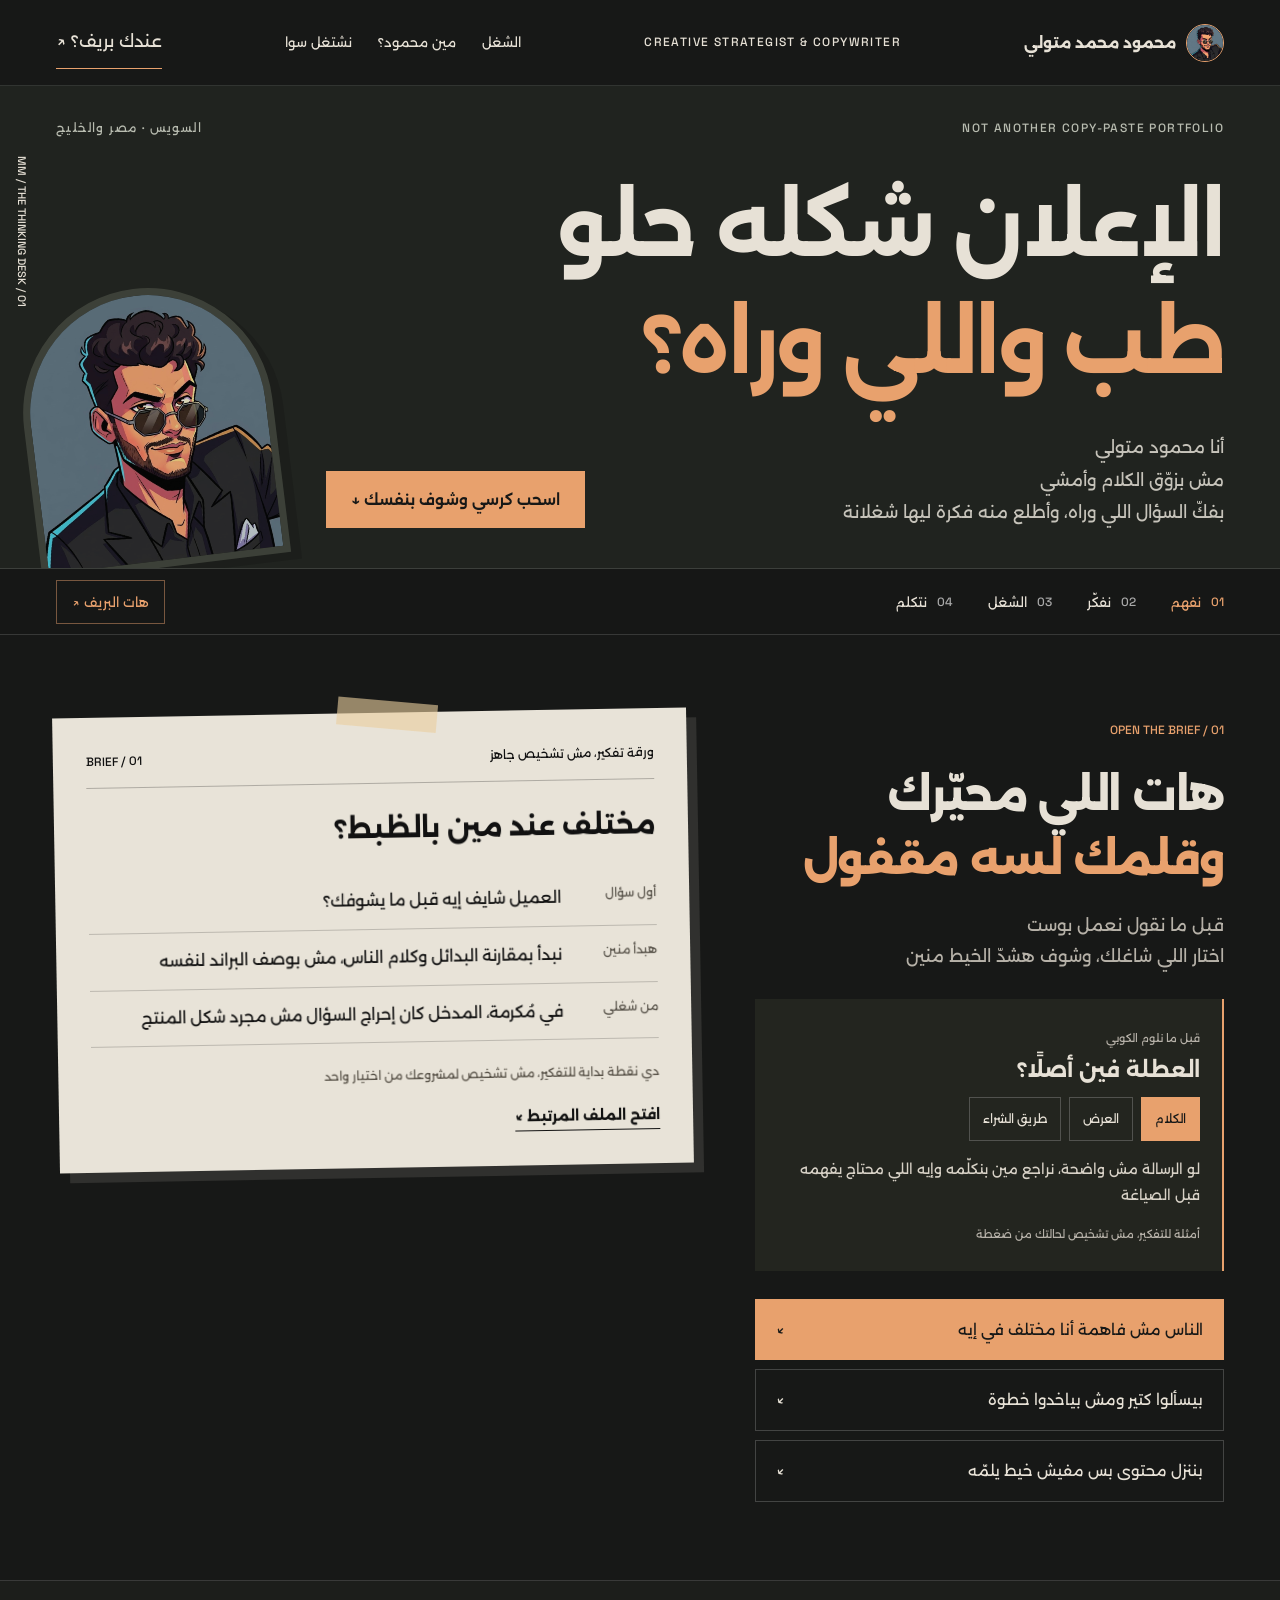
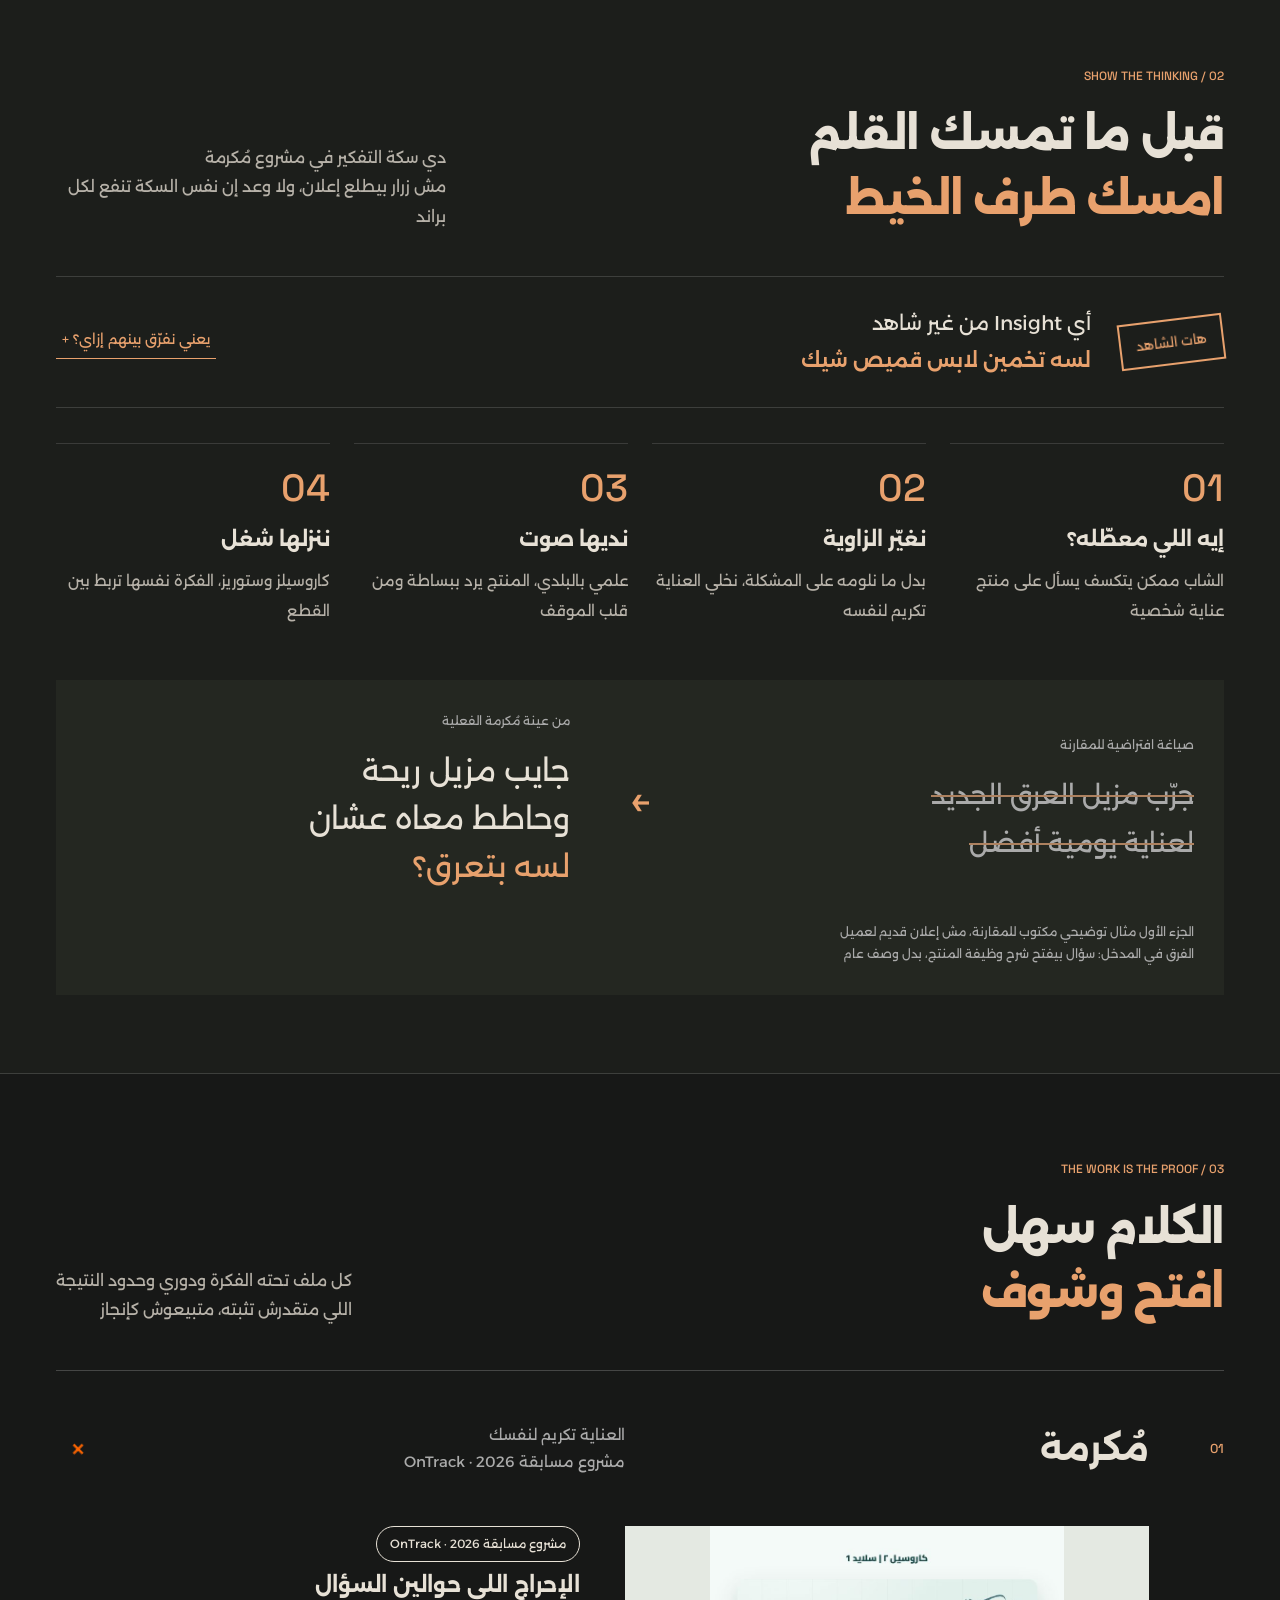
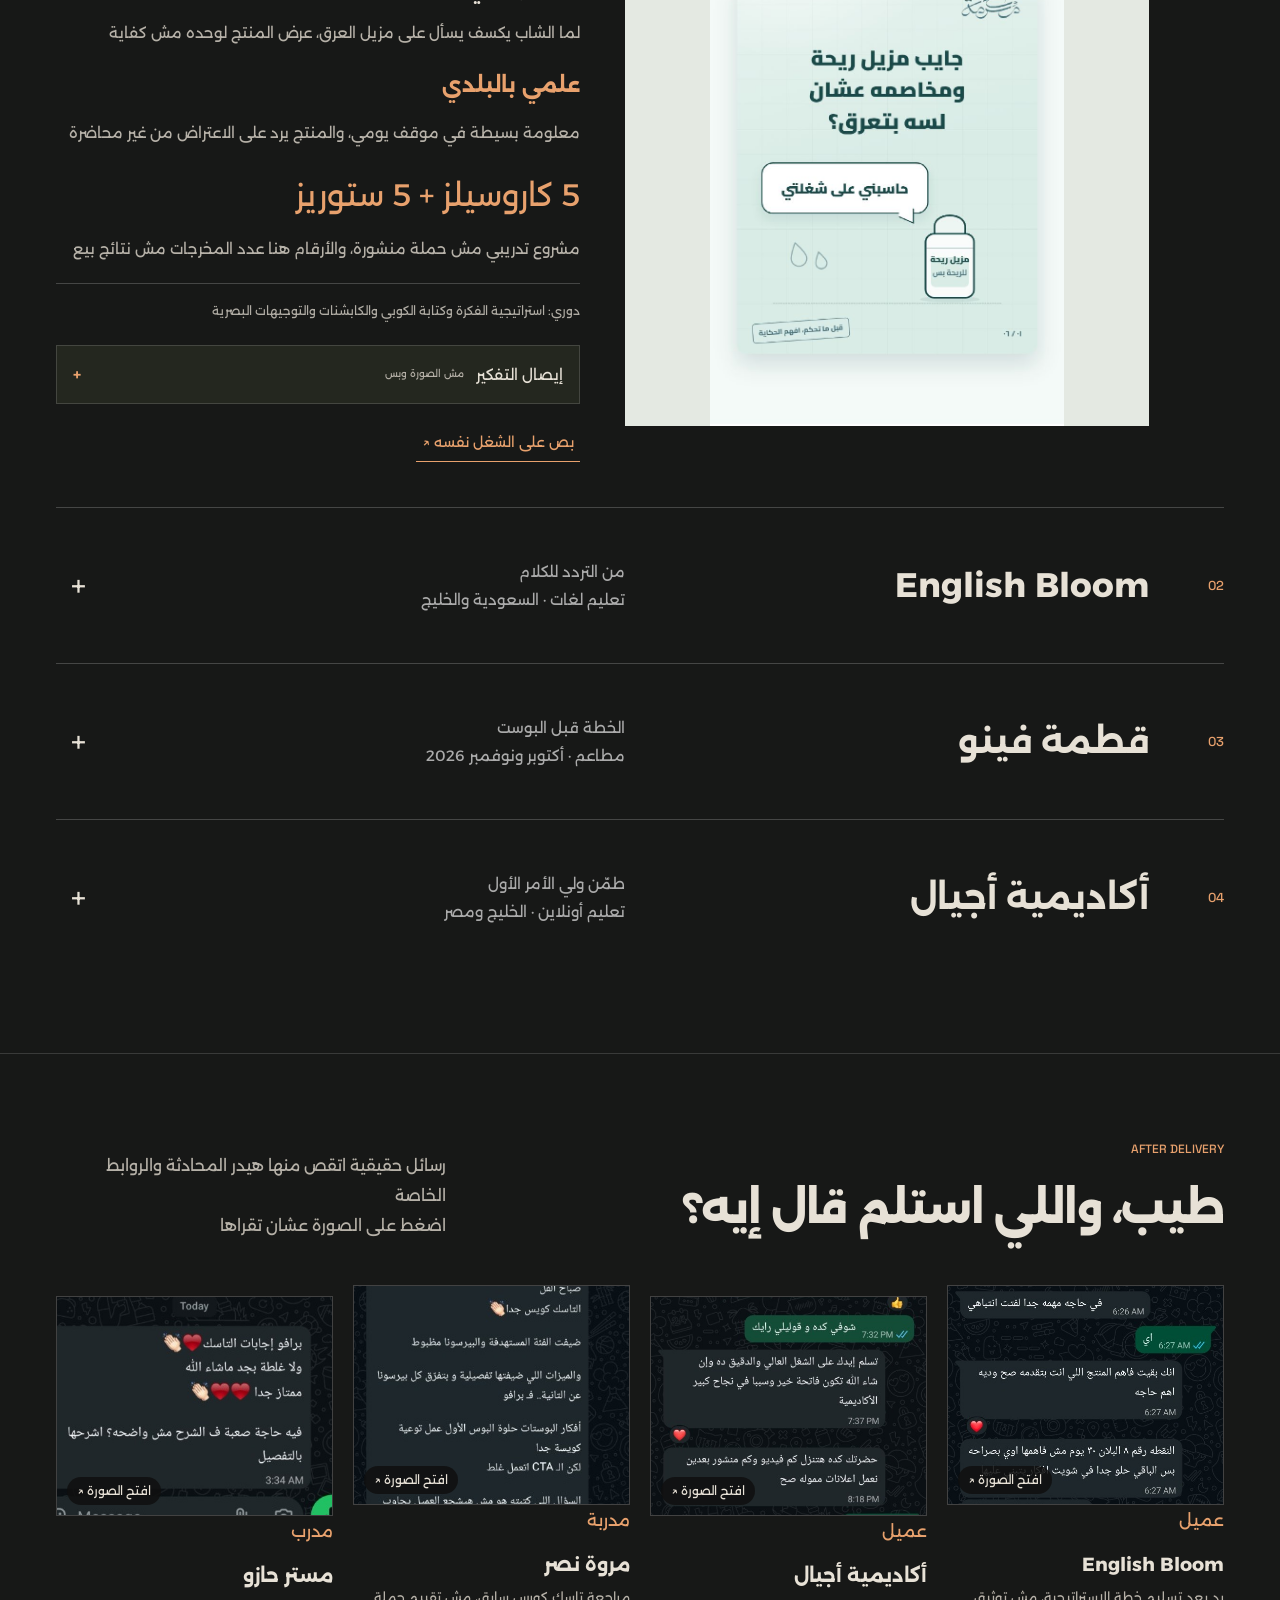
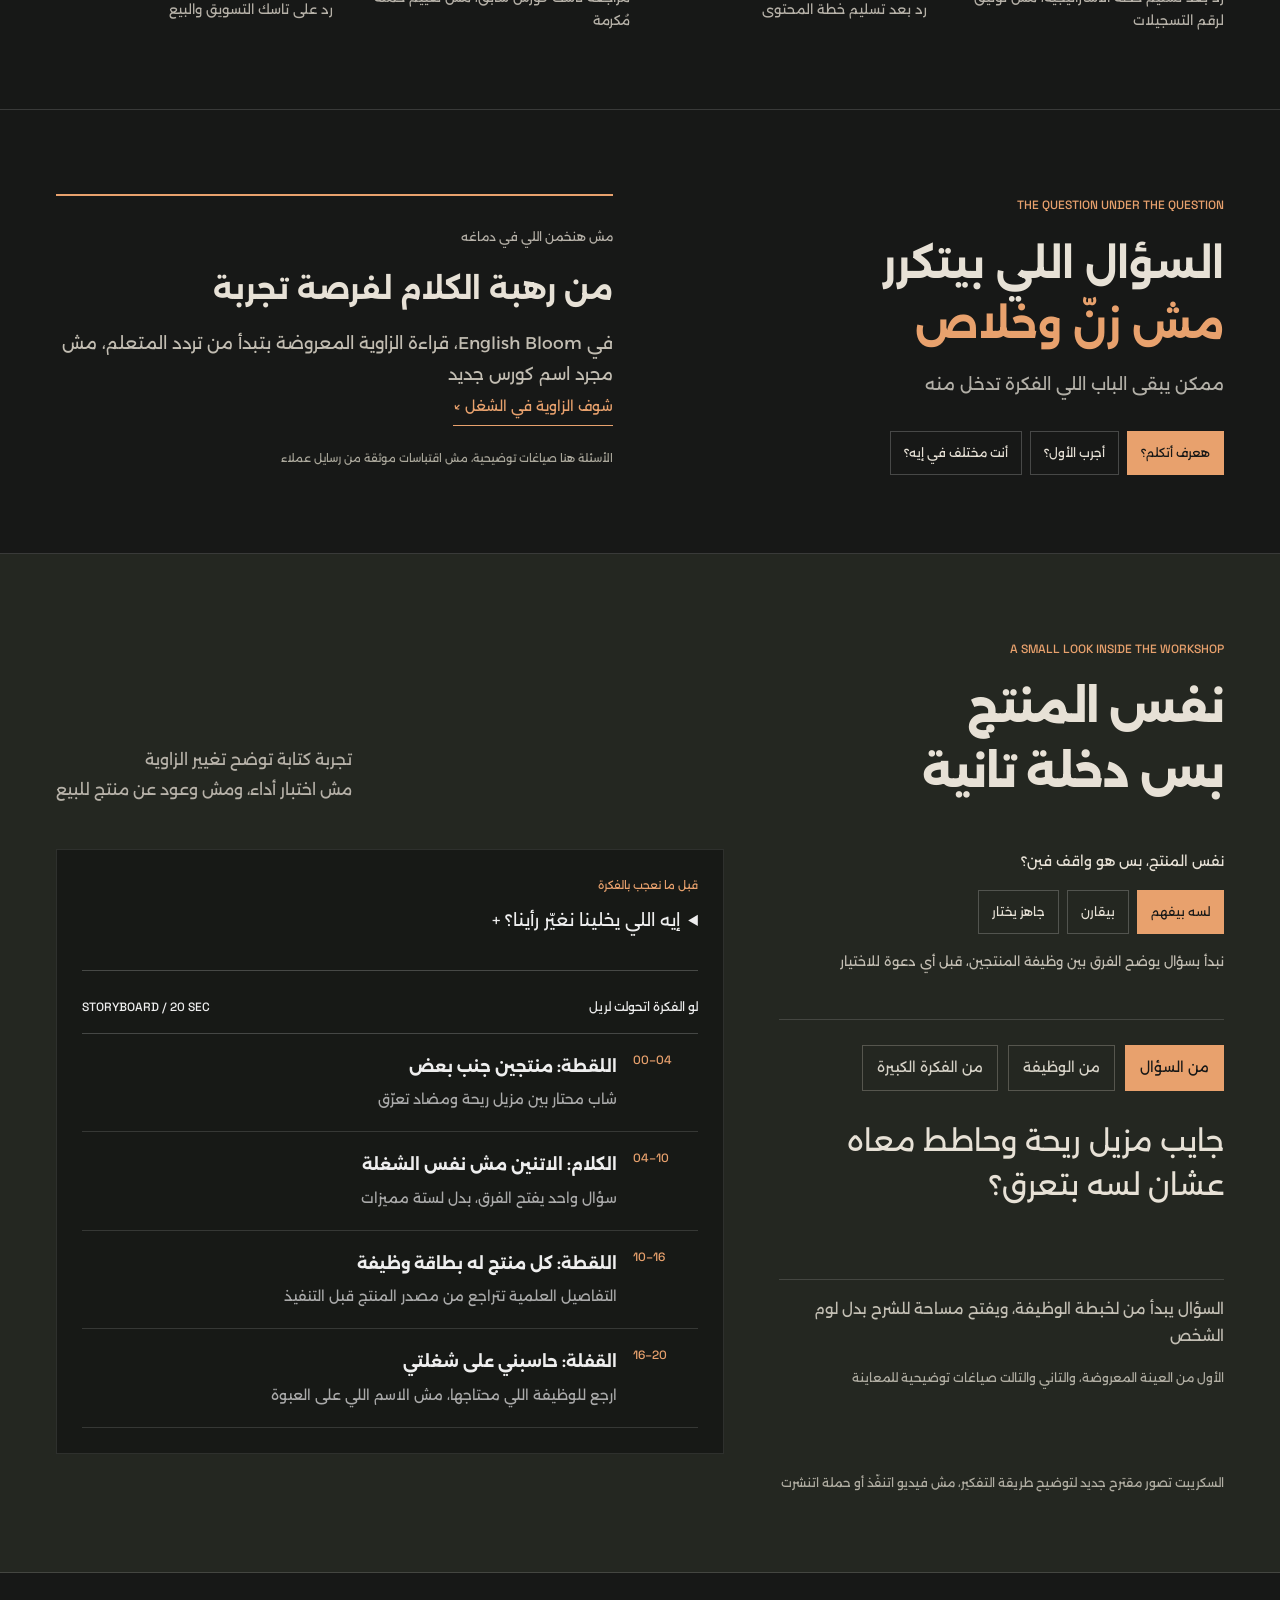
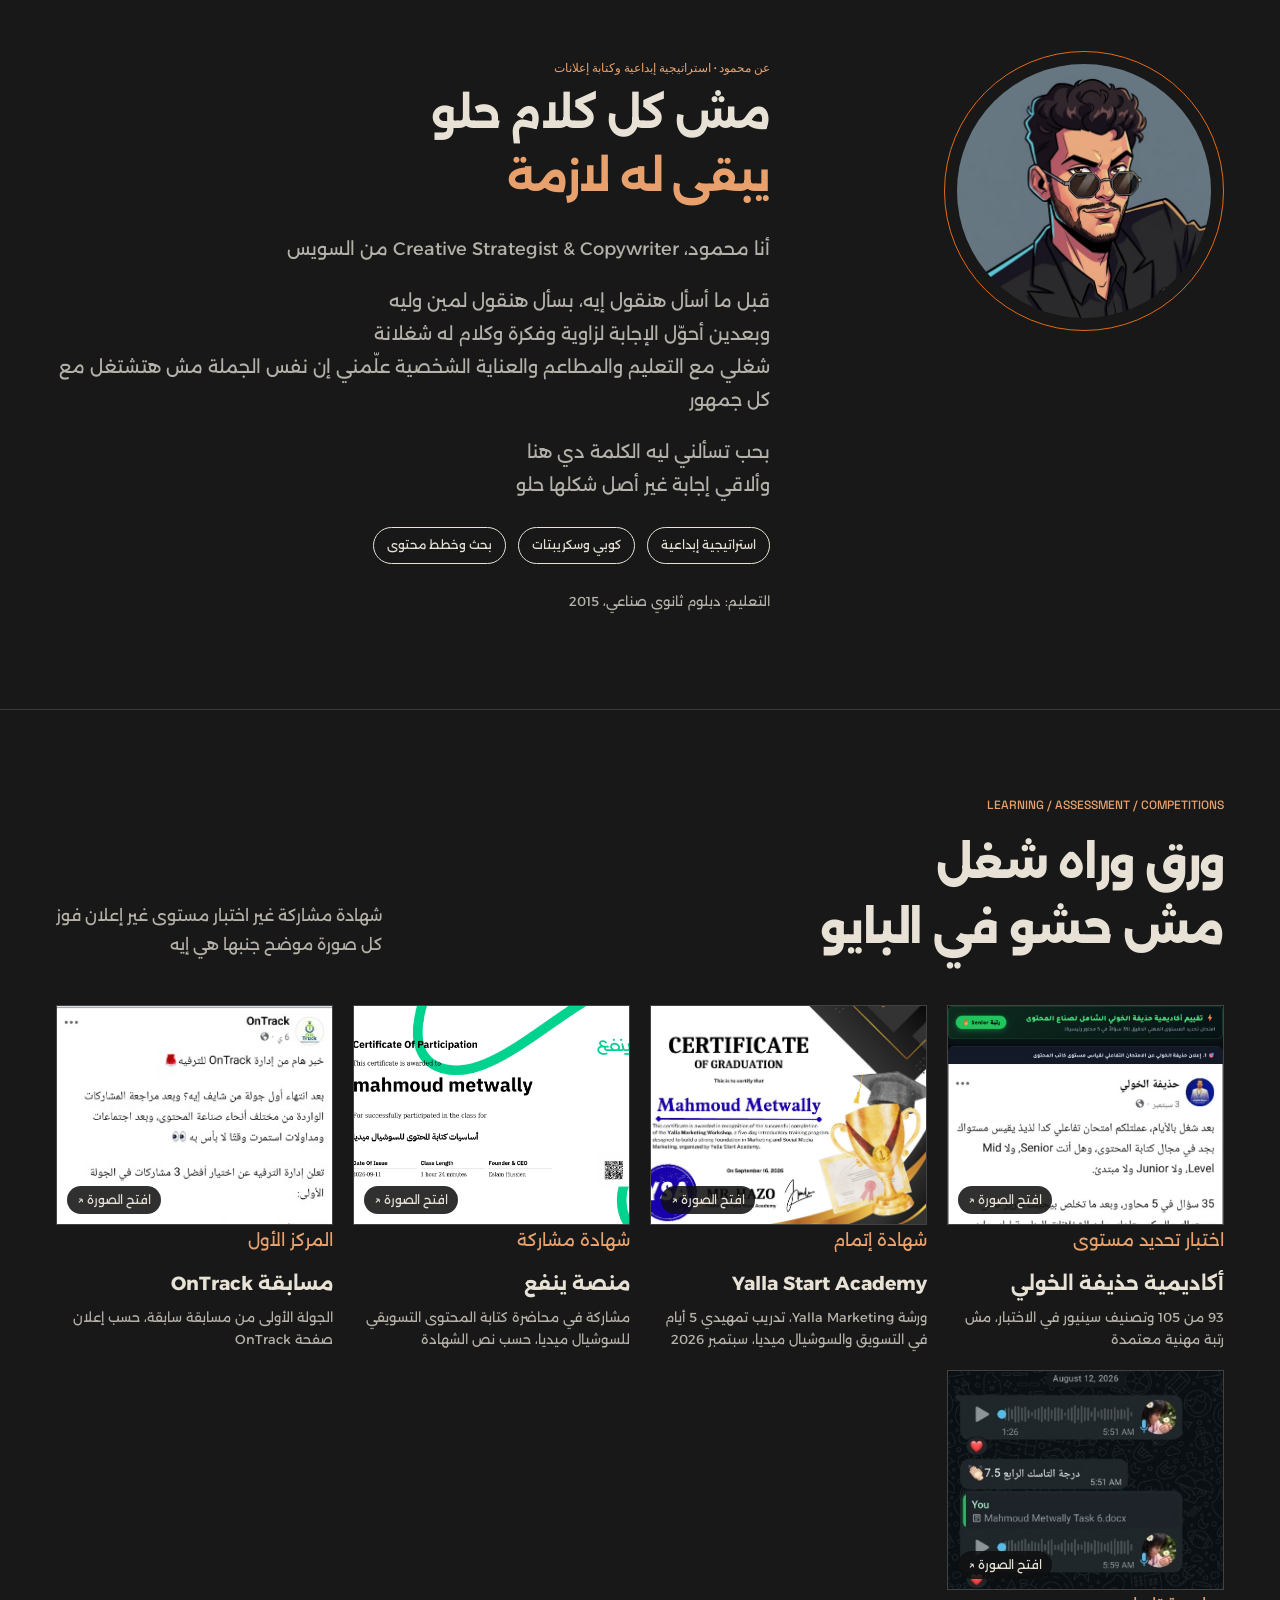
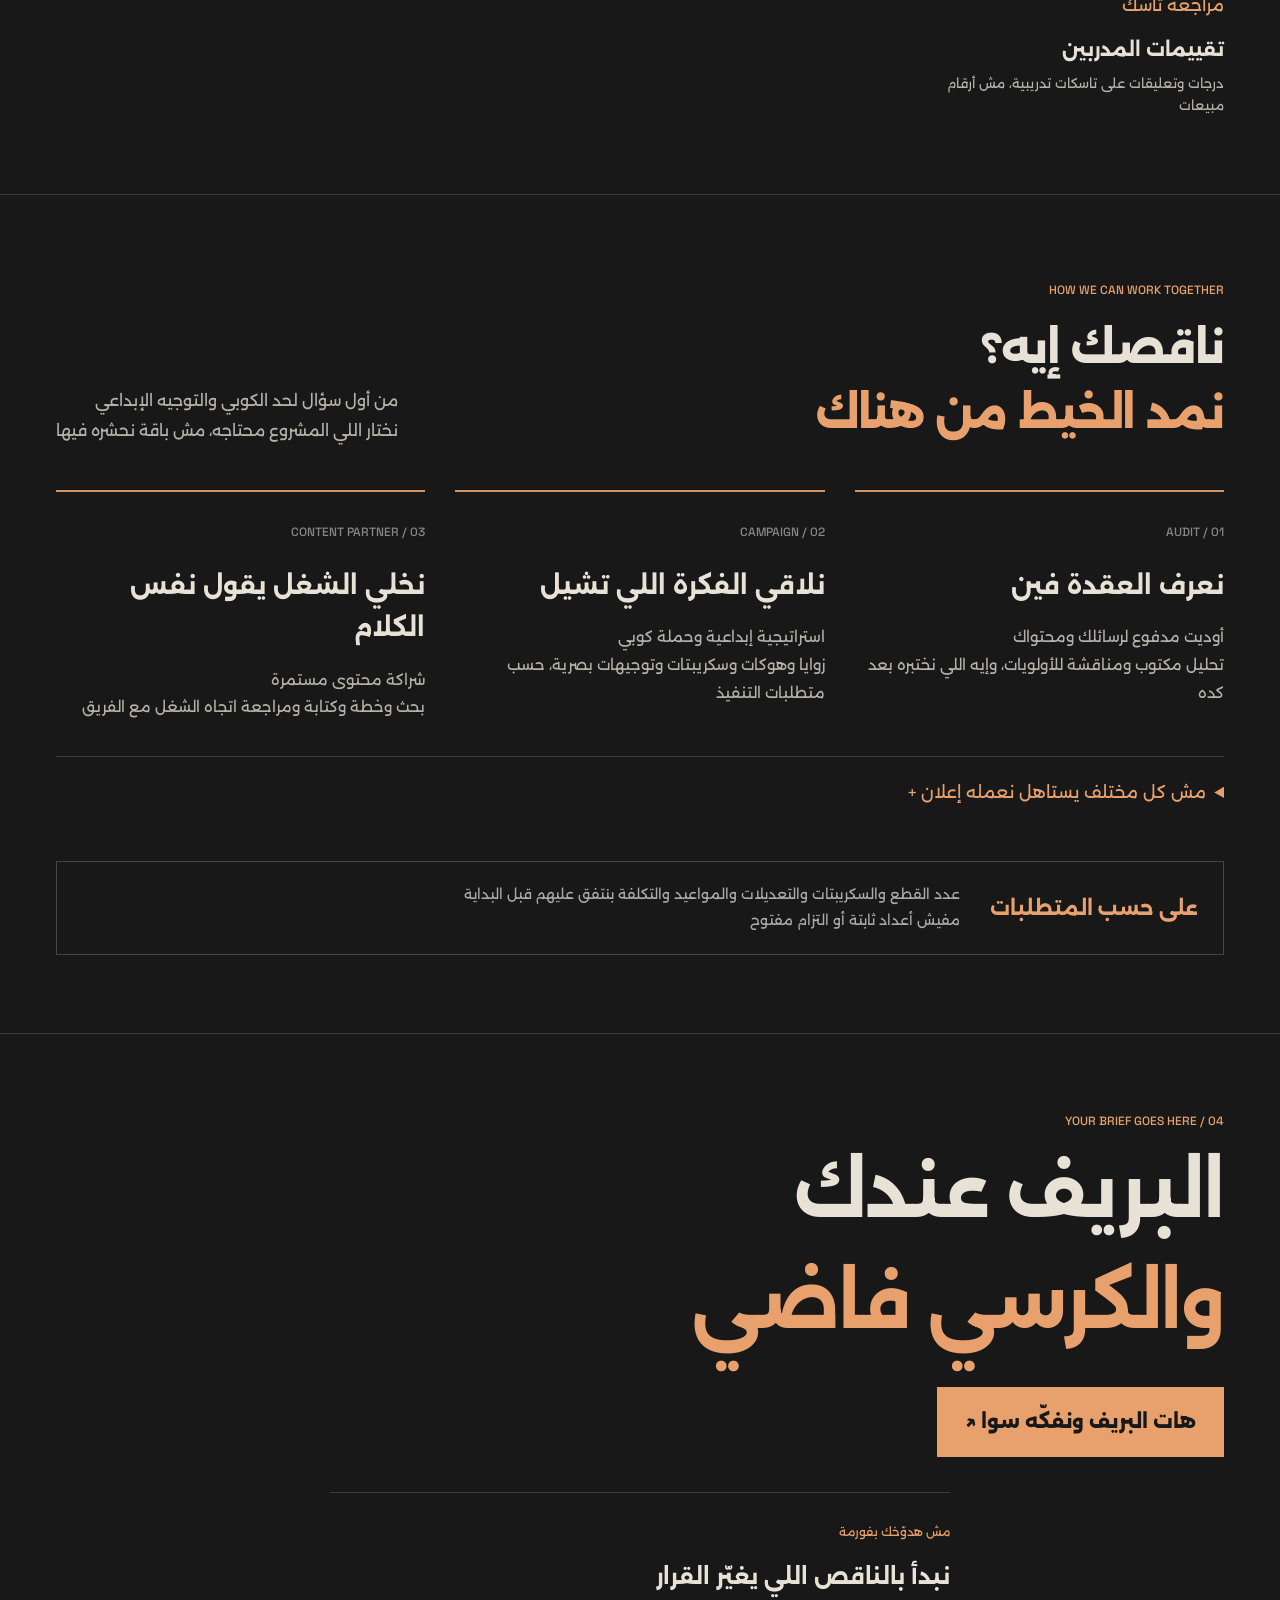
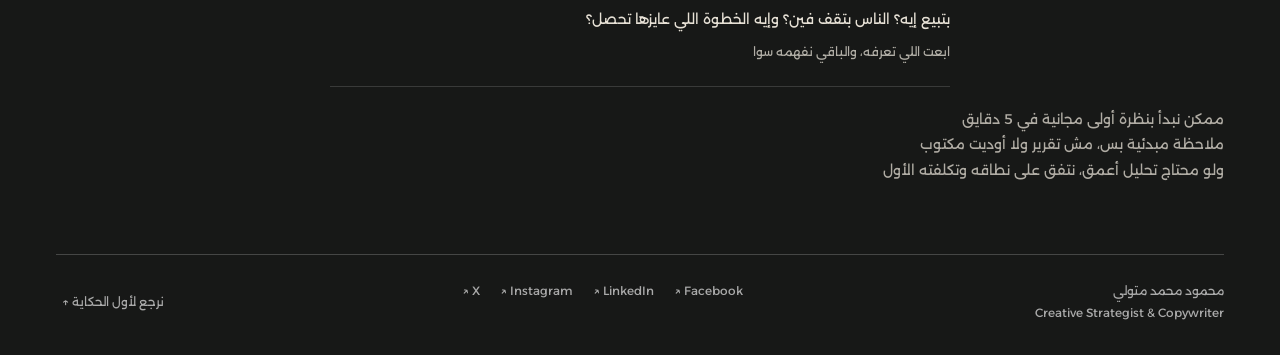
==== commit 43f326ae: "Add Yalla Start Academy certificate to proof section" ====
--- a/index.html
+++ b/index.html
@@ -3,10 +3,10 @@
 <nav class="rail" aria-label="فصول الصفحة"><div class="shell"><a href="#brief" class="active"><b>01</b> نفهم</a><a href="#thinking"><b>02</b> نفكّر</a><a href="#work"><b>03</b> الشغل</a><a href="#contact"><b>04</b> نتكلم</a><a class="rail-contact" href="https://wa.me/201065760983" target="_blank" rel="noopener" aria-label="افتح واتساب عشان نتكلم عن البريف">هات البريف ↗</a></div></nav>
 <section class="section" id="brief"><div class="shell brief"><div class="brief-intro"><span class="section-no">01 / OPEN THE BRIEF</span><h2>هات اللي محيّرك<br><span class="orange">وقلمك لسه مقفول</span></h2><p>قبل ما نقول نعمل بوست<br>اختار اللي شاغلك، وشوف هشدّ الخيط منين</p><div class="drawer-note"><span>قبل ما نلوم الكوبي</span><h3>العطلة فين أصلًا؟</h3><div class="diagnosis-pick" role="group" aria-label="استكشف مكان العطلة"><button data-diagnosis="0" aria-pressed="true">الكلام</button><button data-diagnosis="1" aria-pressed="false">العرض</button><button data-diagnosis="2" aria-pressed="false">طريق الشراء</button></div><p id="diagnosis-output" aria-live="polite">لو الرسالة مش واضحة، نراجع مين بنكلّمه وإيه اللي محتاج يفهمه قبل الصياغة</p><small>أمثلة للتفكير، مش تشخيص لحالتك من ضغطة</small></div><div class="choices"><button class="choice" data-brief="0" aria-pressed="true">الناس مش فاهمة أنا مختلف في إيه <span>↙</span></button><button class="choice" data-brief="1" aria-pressed="false">بيسألوا كتير ومش بياخدوا خطوة <span>↙</span></button><button class="choice" data-brief="2" aria-pressed="false">بننزل محتوى بس مفيش خيط يلمّه <span>↙</span></button></div></div><div class="desk" aria-live="polite"><div class="desk-head"><span>ورقة تفكير، مش تشخيص جاهز</span><span class="en" id="brief-id">BRIEF / 01</span></div><div id="brief-content"><h3>مختلف عند مين بالظبط؟</h3><p>نبدأ بمقارنة البدائل وكلام الناس، مش بوصف البراند لنفسه</p><a href="#case-0">شوف مشروع مُكرمة</a></div></div></div></section>
 <section class="section journey" id="thinking"><div class="shell"><div class="section-heading"><div class="title"><span class="section-no">02 / SHOW THE THINKING</span><h2>قبل ما تمسك القلم<br><span class="orange">امسك طرف الخيط</span></h2></div><p>دي سكة التفكير في مشروع مُكرمة<br>مش زرار بيطلع إعلان، ولا وعد إن نفس السكة تنفع لكل براند</p></div><div class="evidence-strip"><span class="stamp">هات الشاهد</span><p>أي Insight من غير شاهد<br><strong>لسه تخمين لابس قميص شيك</strong></p><button class="text-link" id="evidence-toggle" aria-expanded="false" aria-controls="evidence-note">يعني نفرّق بينهم إزاي؟ +</button><div id="evidence-note" hidden><span>ملاحظة</span><p>واحد سأل عن السعر</p><span>تفسير محتمل</span><p>ممكن بيقارن، أو الميزانية مش مناسبة، أو مش شايف القيمة</p><span>اللي لسه ناقص</span><p>نراجع أسئلة أكتر ونتكلم مع الناس قبل ما نختار تفسير ونبني عليه</p></div></div><div class="process"><article><span class="n">01</span><h3>إيه اللي معطّله؟</h3><p>الشاب ممكن يتكسف يسأل على منتج عناية شخصية</p></article><article><span class="n">02</span><h3>نغيّر الزاوية</h3><p>بدل ما نلومه على المشكلة، نخلي العناية تكريم لنفسه</p></article><article><span class="n">03</span><h3>نديها صوت</h3><p>علمي بالبلدي، المنتج يرد ببساطة ومن قلب الموقف</p></article><article><span class="n">04</span><h3>ننزلها شغل</h3><p>كاروسيلز وستوريز، الفكرة نفسها تربط بين القطع</p></article></div><div class="comparison"><div><span class="label">صياغة افتراضية للمقارنة</span><p class="old">جرّب مزيل العرق الجديد<br>لعناية يومية أفضل</p></div><div class="arrow" aria-hidden="true">←</div><div><span class="label">من عينة مُكرمة الفعلية</span><p class="new">جايب مزيل ريحة<br>وحاطط معاه عشان<br><span class="orange">لسه بتعرق؟</span></p></div><small>الجزء الأول مثال توضيحي مكتوب للمقارنة، مش إعلان قديم لعميل<br>الفرق في المدخل: سؤال بيفتح شرح وظيفة المنتج، بدل وصف عام</small></div></div></section>
-<section class="section" id="work"><div class="shell"><div class="section-heading"><div class="title"><span class="section-no">03 / THE WORK IS THE PROOF</span><h2>الكلام سهل<br><span class="orange">افتح وشوف</span></h2></div><p>كل ملف تحته الفكرة ودوري وحدود النتيجة<br>اللي متقدرش تثبته، متبيعوش كإنجاز</p></div><details class="case" id="case-0" open><summary><span class="idx">01</span><h3>مُكرمة</h3><span class="summary-note">العناية تكريم لنفسك<br>مشروع مسابقة OnTrack · 2026</span><span class="plus" aria-hidden="true">+</span></summary><div class="case-body"><div class="case-art"><button class="evidence" data-image="assets/work_samples/mukrama_carousel2.jpg" data-caption="مُكرمة"><img src="assets/work_samples/mukrama_carousel2.jpg" alt="عينة الشغل من مُكرمة" width="600" height="600" loading="lazy"></button></div><div class="case-copy"><span class="tag">مشروع مسابقة OnTrack · 2026</span><h4>الإحراج اللي حوالين السؤال</h4><p>لما الشاب يكسف يسأل على مزيل العرق، عرض المنتج لوحده مش كفاية</p><h4 class="orange">علمي بالبلدي</h4><p>معلومة بسيطة في موقف يومي، والمنتج يرد على الاعتراض من غير محاضرة</p><div class="metric">5 كاروسيلز + 5 ستوريز</div><p>مشروع تدريبي مش حملة منشورة، والأرقام هنا عدد المخرجات مش نتائج بيع</p><p class="meta">دوري: استراتيجية الفكرة وكتابة الكوبي والكابشنات والتوجيهات البصرية</p><details class="decision-receipt"><summary><span>إيصال التفكير</span><small>مش الصورة وبس</small><b>+</b></summary><dl><div><dt>الشاهد اللي معانا</dt><dd>عينة كاروسيل من المشروع التدريبي</dd></div><div><dt>منطق الزاوية المعروض</dt><dd>سؤال من قلب الموقف يفتح شرح وظيفة المنتج</dd></div><div><dt>المثبت فعلًا</dt><dd>5 كاروسيلز و5 ستوريز كمخرجات مشروع، مش نتائج حملة</dd></div></dl><p>قراءة للمنطق الظاهر في الشغل، مش سجل اختبار محفوظ وقت التنفيذ</p></details><button class="text-link" data-image="assets/work_samples/mukrama_carousel2.jpg" data-caption="مُكرمة">بص على الشغل نفسه ↗</button></div></div></details><details class="case" id="case-1" ><summary><span class="idx">02</span><h3>English Bloom</h3><span class="summary-note">من التردد للكلام<br>تعليم لغات · السعودية والخليج</span><span class="plus" aria-hidden="true">+</span></summary><div class="case-body"><div class="case-art"><button class="evidence" data-image="assets/work_samples/post_english_bloom_reel.jpg" data-caption="English Bloom"><img src="assets/work_samples/post_english_bloom_reel.jpg" alt="عينة الشغل من English Bloom" width="600" height="600" loading="lazy"></button></div><div class="case-copy"><span class="tag">تعليم لغات · السعودية والخليج</span><h4>هو مش ناقصه اسم كورس تاني</h4><p>الزاوية في خطة المحتوى كانت كسر حيرة الاختيار والخوف من الكلام</p><h4 class="orange">خلّيه يشوف نفسه بيتكلم</h4><p>محتوى تفاعلي وإعلانات وسكريبتات تشرح التجربة وتفتح باب السؤال</p><div class="metric">890 تسجيل</div><p>في أول 14 يوم حسب بيانات CV، مش مبيعات مؤكدة، ورسالة العميل مش إثبات للعدد</p><p class="meta">دوري: استراتيجية محتوى وكتابة إعلانات وسكريبتات، من غير مسؤولية إدارة الميزانية</p><details class="decision-receipt"><summary><span>إيصال التفكير</span><small>مش الصورة وبس</small><b>+</b></summary><dl><div><dt>الشاهد اللي معانا</dt><dd>عينة كوبي ورسالة بعد التسليم</dd></div><div><dt>منطق الزاوية المعروض</dt><dd>تقليل رهبة الكلام أوضح من إضافة اسم كورس جديد</dd></div><div><dt>المثبت فعلًا</dt><dd>العينة موجودة، ورقم التسجيل من بيانات CV فقط مش إثبات مستقل</dd></div></dl><p>قراءة للمنطق الظاهر في الشغل، مش سجل اختبار محفوظ وقت التنفيذ</p></details><button class="text-link" data-image="assets/work_samples/post_english_bloom_reel.jpg" data-caption="English Bloom">بص على الشغل نفسه ↗</button></div></div></details><details class="case" id="case-2" ><summary><span class="idx">03</span><h3>قطمة فينو</h3><span class="summary-note">الخطة قبل البوست<br>مطاعم · أكتوبر ونوفمبر 2026</span><span class="plus" aria-hidden="true">+</span></summary><div class="case-body"><div class="case-art"><button class="evidence" data-image="assets/work_samples/qatma_fino_strategy_cover.jpg" data-caption="قطمة فينو"><img src="assets/work_samples/qatma_fino_strategy_cover.jpg" alt="عينة الشغل من قطمة فينو" width="600" height="600" loading="lazy"></button></div><div class="case-copy"><span class="tag">مطاعم · أكتوبر ونوفمبر 2026</span><h4>الزبون بيسأل عن إيه؟</h4><p>بحث في أسئلة الجمهور والمنافسين قبل اختيار محاور المحتوى</p><h4 class="orange">نوضح قيمة الأكل</h4><p>خطة تربط بين القيمة والطعم والسعر ومواقف الطلب بدل نشر عروض منفصلة</p><div class="metric">بحث ← خطة ← محتوى</div><p>الشغل هنا محتوى وتخطيط، من غير ادعاء نتيجة رقمية أو إدارة إعلان مدفوع</p><p class="meta">دوري: بحث جمهور ومنافسين، استراتيجية وكتابة ونشر على الصفحة</p><details class="decision-receipt"><summary><span>إيصال التفكير</span><small>مش الصورة وبس</small><b>+</b></summary><dl><div><dt>الشاهد اللي معانا</dt><dd>صفحة من ملف البحث وخطة المحتوى</dd></div><div><dt>منطق الزاوية المعروض</dt><dd>ربط أسئلة الجمهور بالقيمة والطعم والسعر قبل اختيار البوستات</dd></div><div><dt>المثبت فعلًا</dt><dd>ملف تخطيط وكتابة، من غير نتائج بيع منشورة</dd></div></dl><p>قراءة للمنطق الظاهر في الشغل، مش سجل اختبار محفوظ وقت التنفيذ</p></details><button class="text-link" data-image="assets/work_samples/qatma_fino_strategy_cover.jpg" data-caption="قطمة فينو">بص على الشغل نفسه ↗</button></div></div></details><details class="case" id="case-3" ><summary><span class="idx">04</span><h3>أكاديمية أجيال</h3><span class="summary-note">طمّن ولي الأمر الأول<br>تعليم أونلاين · الخليج ومصر</span><span class="plus" aria-hidden="true">+</span></summary><div class="case-body"><div class="case-art"><button class="evidence" data-image="assets/work_samples/post_ajyal_free_trial_conversion.jpg" data-caption="أكاديمية أجيال"><img src="assets/work_samples/post_ajyal_free_trial_conversion.jpg" alt="عينة الشغل من أكاديمية أجيال" width="600" height="600" loading="lazy"></button></div><div class="case-copy"><span class="tag">تعليم أونلاين · الخليج ومصر</span><h4>الحيرة قبل الاشتراك</h4><p>ولي الأمر محتاج يفهم تجربة التعلّم قبل ما ياخد قرار لابنه</p><h4 class="orange">الحصة التجريبية هي المدخل</h4><p>زاوية كتابة تبدأ من قلق ولي الأمر وتشرح عرض الحصة التجريبية</p><div class="metric">فكرة + خطة + إعلان</div><p>نموذج شغل ورسالة بعد التسليم، من غير نتيجة رقمية منشورة</p><p class="meta">دوري: استراتيجية محتوى وكتابة إعلان الحصة التجريبية، مش إدارة إعلانات</p><details class="decision-receipt"><summary><span>إيصال التفكير</span><small>مش الصورة وبس</small><b>+</b></summary><dl><div><dt>الشاهد اللي معانا</dt><dd>عينة إعلان ورسالة بعد تسليم الخطة</dd></div><div><dt>منطق الزاوية المعروض</dt><dd>شرح الحصة التجريبية يدي ولي الأمر خطوة يفهم منها التجربة</dd></div><div><dt>المثبت فعلًا</dt><dd>نموذج كتابة وتسليم، من غير قياس تحويل منشور</dd></div></dl><p>قراءة للمنطق الظاهر في الشغل، مش سجل اختبار محفوظ وقت التنفيذ</p></details><button class="text-link" data-image="assets/work_samples/post_ajyal_free_trial_conversion.jpg" data-caption="أكاديمية أجيال">بص على الشغل نفسه ↗</button></div></div></details></div></section>
+<section class="section" id="work"><div class="shell"><div class="section-heading"><div class="title"><span class="section-no">03 / THE WORK IS THE PROOF</span><h2>الكلام سهل<br><span class="orange">افتح وشوف</span></h2></div><p>كل ملف تحته الفكرة ودوري وحدود النتيجة<br>اللي متقدرش تثبته، متبيعوش كإنجاز</p></div><details class="case" id="case-0" open><summary><span class="idx">01</span><h3>مُكرمة</h3><span class="summary-note">العناية تكريم لنفسك<br>مشروع مسابقة OnTrack · 2026</span><span class="plus" aria-hidden="true">+</span></summary><div class="case-body"><div class="case-art"><button class="evidence" data-image="assets/work_samples/mukrama_carousel2.jpg" data-caption="مُكرمة"><img src="assets/work_samples/mukrama_carousel2.jpg" alt="عينة الشغل من مُكرمة" width="600" height="600" loading="lazy"></button></div><div class="case-copy"><span class="tag">مشروع مسابقة OnTrack · 2026</span><h4>الإحراج اللي حوالين السؤال</h4><p>لما الشاب يكسف يسأل على مزيل العرق، عرض المنتج لوحده مش كفاية</p><h4 class="orange">علمي بالبلدي</h4><p>معلومة بسيطة في موقف يومي، والمنتج يرد على الاعتراض من غير محاضرة</p><div class="metric">5 كاروسيلز + 5 ستوريز</div><p>مشروع تدريبي مش حملة منشورة، والأرقام هنا عدد المخرجات مش نتائج بيع</p><p class="meta">دوري: استراتيجية الفكرة وكتابة الكوبي والكابشنات والتوجيهات البصرية</p><details class="decision-receipt"><summary><span>إيصال التفكير</span><small>مش الصورة وبس</small><b>+</b></summary><dl><div><dt>الشاهد اللي معانا</dt><dd>عينة كاروسيل من المشروع التدريبي</dd></div><div><dt>منطق الزاوية المعروض</dt><dd>سؤال من قلب الموقف يفتح شرح وظيفة المنتج</dd></div><div><dt>المثبت فعلًا</dt><dd>5 كاروسيلز و5 ستوريز كمخرجات مشروع، مش نتائج حملة</dd></div></dl><p>قراءة للمنطق الظاهر في الشغل، مش سجل اختبار محفوظ وقت التنفيذ</p></details><button class="text-link" data-image="assets/work_samples/mukrama_carousel2.jpg" data-caption="مُكرمة">بص على الشغل نفسه ↗</button></div></div></details><details class="case" id="case-1" ><summary><span class="idx">02</span><h3>English Bloom</h3><span class="summary-note">من التردد للكلام<br>تعليم لغات · السعودية والخليج</span><span class="plus" aria-hidden="true">+</span></summary><div class="case-body"><div class="case-art"><button class="evidence" data-image="assets/work_samples/post_english_bloom_reel.jpg" data-caption="English Bloom"><img src="assets/work_samples/post_english_bloom_reel.jpg" alt="عينة الشغل من English Bloom" width="600" height="600" loading="lazy"></button></div><div class="case-copy"><span class="tag">تعليم لغات · السعودية والخليج</span><h4>هو مش ناقصه اسم كورس تاني</h4><p>الزاوية في خطة المحتوى كانت كسر حيرة الاختيار والخوف من الكلام</p><h4 class="orange">خلّيه يشوف نفسه بيتكلم</h4><p>محتوى تفاعلي وإعلانات وسكريبتات تشرح التجربة وتفتح باب السؤال</p><div class="metric">890 تسجيل</div><p>في أول 14 يوم حسب بيانات CV، مش مبيعات مؤكدة، ورسالة العميل مش إثبات للعدد</p><p class="meta">دوري: استراتيجية محتوى وكتابة إعلانات وسكريبتات، من غير مسؤولية إدارة الميزانية</p><details class="decision-receipt"><summary><span>إيصال التفكير</span><small>مش الصورة وبس</small><b>+</b></summary><dl><div><dt>الشاهد اللي معانا</dt><dd>عينة كوبي ورسالة بعد التسليم</dd></div><div><dt>منطق الزاوية المعروض</dt><dd>تقليل رهبة الكلام أوضح من إضافة اسم كورس جديد</dd></div><div><dt>المثبت فعلًا</dt><dd>العينة موجودة، ورقم التسجيل من بيانات CV فقط مش إثبات مستقل</dd></div></dl><p>قراءة للمنطق الظاهر في الشغل، مش سجل اختبار محفوظ وقت التنفيذ</p></details><button class="text-link" data-image="assets/work_samples/post_english_bloom_reel.jpg" data-caption="English Bloom">بص على الشغل نفسه ↗</button></div></div></details><details class="case" id="case-2" ><summary><span class="idx">03</span><h3>قطمة فينو</h3><span class="summary-note">الخطة قبل البوست<br>مطاعم · أكتوبر ونوفمبر 2026</span><span class="plus" aria-hidden="true">+</span></summary><div class="case-body"><div class="case-art"><button class="evidence" data-image="assets/work_samples/qatma_fino_strategy_cover.jpg" data-caption="قطمة فينو"><img src="assets/work_samples/qatma_fino_strategy_cover.jpg" alt="عينة الشغل من قطمة فينو" width="600" height="600" loading="lazy"></button><a class="pdf-preview" href="assets/work_samples/qatma_fino_campaign_plan.pdf" target="_blank" rel="noopener"><img src="assets/work_samples/qatma_fino_campaign_plan_preview.jpg" alt="صفحة من خطة حملة قطمة فينو ع المكشوف" width="595" height="842" loading="lazy"><span>افتح الخطة كاملة PDF ↗</span></a></div><div class="case-copy"><span class="tag">مطاعم · أكتوبر ونوفمبر 2026</span><h4>الزبون بيسأل عن إيه؟</h4><p>بحث في أسئلة الجمهور والمنافسين قبل اختيار محاور المحتوى</p><h4 class="orange">نوضح قيمة الأكل</h4><p>خطة تربط بين القيمة والطعم والسعر ومواقف الطلب بدل نشر عروض منفصلة</p><div class="metric">بحث ← خطة ← محتوى</div><p>الشغل هنا محتوى وتخطيط، من غير ادعاء نتيجة رقمية أو إدارة إعلان مدفوع</p><p class="meta">دوري: بحث جمهور ومنافسين، استراتيجية وكتابة ونشر على الصفحة</p><details class="decision-receipt"><summary><span>إيصال التفكير</span><small>مش الصورة وبس</small><b>+</b></summary><dl><div><dt>الشاهد اللي معانا</dt><dd>صفحة من ملف البحث وخطة المحتوى</dd></div><div><dt>منطق الزاوية المعروض</dt><dd>ربط أسئلة الجمهور بالقيمة والطعم والسعر قبل اختيار البوستات</dd></div><div><dt>المثبت فعلًا</dt><dd>ملف تخطيط وكتابة، من غير نتائج بيع منشورة</dd></div></dl><p>قراءة للمنطق الظاهر في الشغل، مش سجل اختبار محفوظ وقت التنفيذ</p></details><button class="text-link" data-image="assets/work_samples/qatma_fino_strategy_cover.jpg" data-caption="قطمة فينو">بص على الشغل نفسه ↗</button></div></div></details><details class="case" id="case-3" ><summary><span class="idx">04</span><h3>أكاديمية أجيال</h3><span class="summary-note">طمّن ولي الأمر الأول<br>تعليم أونلاين · الخليج ومصر</span><span class="plus" aria-hidden="true">+</span></summary><div class="case-body"><div class="case-art"><button class="evidence" data-image="assets/work_samples/post_ajyal_free_trial_conversion.jpg" data-caption="أكاديمية أجيال"><img src="assets/work_samples/post_ajyal_free_trial_conversion.jpg" alt="عينة الشغل من أكاديمية أجيال" width="600" height="600" loading="lazy"></button></div><div class="case-copy"><span class="tag">تعليم أونلاين · الخليج ومصر</span><h4>الحيرة قبل الاشتراك</h4><p>ولي الأمر محتاج يفهم تجربة التعلّم قبل ما ياخد قرار لابنه</p><h4 class="orange">الحصة التجريبية هي المدخل</h4><p>زاوية كتابة تبدأ من قلق ولي الأمر وتشرح عرض الحصة التجريبية</p><div class="metric">فكرة + خطة + إعلان</div><p>نموذج شغل ورسالة بعد التسليم، من غير نتيجة رقمية منشورة</p><p class="meta">دوري: استراتيجية محتوى وكتابة إعلان الحصة التجريبية، مش إدارة إعلانات</p><details class="decision-receipt"><summary><span>إيصال التفكير</span><small>مش الصورة وبس</small><b>+</b></summary><dl><div><dt>الشاهد اللي معانا</dt><dd>عينة إعلان ورسالة بعد تسليم الخطة</dd></div><div><dt>منطق الزاوية المعروض</dt><dd>شرح الحصة التجريبية يدي ولي الأمر خطوة يفهم منها التجربة</dd></div><div><dt>المثبت فعلًا</dt><dd>نموذج كتابة وتسليم، من غير قياس تحويل منشور</dd></div></dl><p>قراءة للمنطق الظاهر في الشغل، مش سجل اختبار محفوظ وقت التنفيذ</p></details><button class="text-link" data-image="assets/work_samples/post_ajyal_free_trial_conversion.jpg" data-caption="أكاديمية أجيال">بص على الشغل نفسه ↗</button></div></div></details></div></section>
 <section class="section" id="feedback"><div class="shell"><div class="section-heading"><div class="title"><span class="section-no">AFTER DELIVERY</span><h2>طيب، واللي استلم قال إيه؟</h2></div><p>رسائل حقيقية اتقص منها هيدر المحادثة والروابط الخاصة<br>اضغط على الصورة عشان تقراها</p></div><div class="gallery"><button class="evidence" data-image="assets/social_proof/client_feedback_english_bloom_private.jpg" data-caption="English Bloom"><div class="image-wrap"><img src="assets/social_proof/client_feedback_english_bloom_private.jpg" alt="رد English Bloom بعد خطة الاستراتيجية" loading="lazy" width="500" height="350"><span class="zoom">افتح الصورة ↗</span></div><span class="orange tiny">عميل</span><h3>English Bloom</h3><p>رد بعد تسليم خطة الاستراتيجية، مش توثيق لرقم التسجيلات</p></button><button class="evidence" data-image="assets/social_proof/client_feedback_ajyal_academy_private.jpg" data-caption="أكاديمية أجيال"><div class="image-wrap"><img src="assets/social_proof/client_feedback_ajyal_academy_private.jpg" alt="رد أكاديمية أجيال بعد الخطة" loading="lazy" width="500" height="350"><span class="zoom">افتح الصورة ↗</span></div><span class="orange tiny">عميل</span><h3>أكاديمية أجيال</h3><p>رد بعد تسليم خطة المحتوى</p></button><button class="evidence" data-image="assets/social_proof/mentor_feedback_marwa_nasr_task3_private.jpg" data-caption="مروة نصر"><div class="image-wrap"><img src="assets/social_proof/mentor_feedback_marwa_nasr_task3_private.jpg" alt="تقييم مروة نصر للتاسك" loading="lazy" width="500" height="350"><span class="zoom">افتح الصورة ↗</span></div><span class="orange tiny">مدربة</span><h3>مروة نصر</h3><p>مراجعة تاسك كورس سابق، مش تقييم حملة مُكرمة</p></button><button class="evidence" data-image="assets/social_proof/mentor_feedback_mr_hazo_perfect_score_private.jpg" data-caption="مستر حازو"><div class="image-wrap"><img src="assets/social_proof/mentor_feedback_mr_hazo_perfect_score_private.jpg" alt="تقييم مستر حازو" loading="lazy" width="500" height="350"><span class="zoom">افتح الصورة ↗</span></div><span class="orange tiny">مدرب</span><h3>مستر حازو</h3><p>رد على تاسك التسويق والبيع</p></button></div></div></section>
 <section class="section" id="question-desk"><div class="shell question-layout"><div><span class="section-no">THE QUESTION UNDER THE QUESTION</span><h2>السؤال اللي بيتكرر<br><span class="orange">مش زنّ وخلاص</span></h2><p class="muted">ممكن يبقى الباب اللي الفكرة تدخل منه</p><div class="question-tabs" role="group" aria-label="أمثلة أسئلة توضيحية"><button data-question="0" aria-pressed="true">هعرف أتكلم؟</button><button data-question="1" aria-pressed="false">أجرب الأول؟</button><button data-question="2" aria-pressed="false">أنت مختلف في إيه؟</button></div></div><div class="question-response" aria-live="polite"><span>مش هنخمن اللي في دماغه</span><h3 id="question-title">من رهبة الكلام لفرصة تجربة</h3><p id="question-body">في English Bloom، قراءة الزاوية المعروضة بتبدأ من تردد المتعلم، مش مجرد اسم كورس جديد</p><a class="text-link" id="question-link" href="#case-1" data-open-case="1">شوف الزاوية في الشغل ↙</a><small>الأسئلة هنا صياغات توضيحية، مش اقتباسات موثقة من رسايل عملاء</small></div></div></section><section class="section playground" id="samples"><div class="shell"><div class="section-heading"><div class="title"><span class="section-no">A SMALL LOOK INSIDE THE WORKSHOP</span><h2>نفس المنتج<br>بس دخلة تانية</h2></div><p>تجربة كتابة توضح تغيير الزاوية<br>مش اختبار أداء، ومش وعود عن منتج للبيع</p></div><div class="play-layout"><div><div class="journey-pick"><span>نفس المنتج، بس هو واقف فين؟</span><div role="group" aria-label="مرحلة معرفة المنتج"><button data-stage="0" aria-pressed="true">لسه بيفهم</button><button data-stage="1" aria-pressed="false">بيقارن</button><button data-stage="2" aria-pressed="false">جاهز يختار</button></div><p id="stage-output" aria-live="polite">نبدأ بسؤال يوضح الفرق بين وظيفة المنتجين، قبل أي دعوة للاختيار</p></div><div class="hook-pick"><button data-hook="0" aria-pressed="true">من السؤال</button><button data-hook="1" aria-pressed="false">من الوظيفة</button><button data-hook="2" aria-pressed="false">من الفكرة الكبيرة</button></div><p class="hook-output" id="hook-output" aria-live="polite">جايب مزيل ريحة وحاطط معاه عشان لسه بتعرق؟</p><p class="hook-comment" id="hook-comment"></p><p class="disclaimer">الأول من العينة المعروضة، والتاني والتالت صياغات توضيحية للمعاينة</p></div><div class="reel"><div class="test-label">قبل ما نعجب بالفكرة</div><details class="test-plan"><summary>إيه اللي يخلينا نغيّر رأينا؟ +</summary><p>لو جرّبنا زاوية شرح الوظيفة قدام زاوية سرد المميزات، هنثبّت العرض والجمهور ونحدد مقياس الفهم أو الخطوة المطلوبة قبل البداية</p><p>لو النتيجة مش أوضح، نراجع المدخل بدل ما ندافع عن الفكرة عشان عاجبانا</p><small>خطة اختبار مقترحة، مش تجربة اتنفذت أو نتيجة مضمونة</small></details><div class="reel-head"><span>لو الفكرة اتحولت لريل</span><span class="en">STORYBOARD / 20 SEC</span></div><div class="reel-row"><time>00–04</time><div><strong>اللقطة: منتجين جنب بعض</strong><p>شاب محتار بين مزيل ريحة ومضاد تعرّق</p></div></div><div class="reel-row"><time>04–10</time><div><strong>الكلام: الاتنين مش نفس الشغلة</strong><p>سؤال واحد يفتح الفرق، بدل لستة مميزات</p></div></div><div class="reel-row"><time>10–16</time><div><strong>اللقطة: كل منتج له بطاقة وظيفة</strong><p>التفاصيل العلمية تتراجع من مصدر المنتج قبل التنفيذ</p></div></div><div class="reel-row"><time>16–20</time><div><strong>القفلة: حاسبني على شغلتي</strong><p>ارجع للوظيفة اللي محتاجها، مش الاسم اللي على العبوة</p></div></div></div></div><p class="disclaimer">السكريبت تصور مقترح جديد لتوضيح طريقة التفكير، مش فيديو اتنفّذ أو حملة اتنشرت</p></div></section>
 <section class="section" id="about"><div class="shell about"><div><img src="assets/profile_illustration.jpg" alt="محمود متولي" width="280" height="280" loading="lazy"></div><div><span class="section-no">عن محمود · استراتيجية إبداعية وكتابة إعلانات</span><h2>مش كل كلام حلو<br><span class="orange">يبقى له لازمة</span></h2><p>أنا محمود، Creative Strategist & Copywriter من السويس</p><p>قبل ما أسأل هنقول إيه، بسأل هنقول لمين وليه<br>وبعدين أحوّل الإجابة لزاوية وفكرة وكلام له شغلانة<br>شغلي مع التعليم والمطاعم والعناية الشخصية علّمني إن نفس الجملة مش هتشتغل مع كل جمهور</p><p>بحب تسألني ليه الكلمة دي هنا<br>وألاقي إجابة غير أصل شكلها حلو</p><div class="fact-list"><span class="tag">استراتيجية إبداعية</span><span class="tag">كوبي وسكريبتات</span><span class="tag">بحث وخطط محتوى</span></div><p class="meta muted" style="font-size:13px;margin-top:25px">التعليم: دبلوم ثانوي صناعي، 2015</p></div></div></section>
-<section class="section" id="proof"><div class="shell"><div class="section-heading"><div class="title"><span class="section-no">LEARNING / ASSESSMENT / COMPETITIONS</span><h2>ورق وراه شغل<br>مش حشو في البايو</h2></div><p>شهادة مشاركة غير اختبار مستوى غير إعلان فوز<br>كل صورة موضح جنبها هي إيه</p></div><div class="gallery"><button class="evidence" data-image="assets/social_proof/hozaifa_elkholy_senior_assessment.jpg" data-caption="أكاديمية حذيفة الخولي"><div class="image-wrap"><img src="assets/social_proof/hozaifa_elkholy_senior_assessment.jpg" alt="سكرين نتيجة اختبار تحديد المستوى من أكاديمية حذيفة الخولي" loading="lazy" width="500" height="350"><span class="zoom">افتح الصورة ↗</span></div><span class="orange tiny">اختبار تحديد مستوى</span><h3>أكاديمية حذيفة الخولي</h3><p>93 من 105 وتصنيف سينيور في الاختبار، مش رتبة مهنية معتمدة</p></button><button class="evidence" data-image="assets/social_proof/yanfaa_content_writing_certificate.jpg" data-caption="منصة ينفع"><div class="image-wrap"><img src="assets/social_proof/yanfaa_content_writing_certificate.jpg" alt="شهادة منصة ينفع في كتابة المحتوى" loading="lazy" width="500" height="350"><span class="zoom">افتح الصورة ↗</span></div><span class="orange tiny">شهادة مشاركة</span><h3>منصة ينفع</h3><p>مشاركة في محاضرة كتابة المحتوى التسويقي للسوشيال ميديا، حسب نص الشهادة</p></button><button class="evidence" data-image="assets/social_proof/ontrack_first_place_winner.jpg" data-caption="مسابقة OnTrack"><div class="image-wrap"><img src="assets/social_proof/ontrack_first_place_winner.jpg" alt="المركز الأول مسابقة OnTrack" loading="lazy" width="500" height="350"><span class="zoom">افتح الصورة ↗</span></div><span class="orange tiny">المركز الأول</span><h3>مسابقة OnTrack</h3><p>الجولة الأولى من مسابقة سابقة، حسب إعلان صفحة OnTrack</p></button><button class="evidence" data-image="assets/social_proof/mentor_feedback_marwa_nasr_grades_private.jpg" data-caption="تقييمات المدربين"><div class="image-wrap"><img src="assets/social_proof/mentor_feedback_marwa_nasr_grades_private.jpg" alt="تقييمات مروة نصر ومستر حازو" loading="lazy" width="500" height="350"><span class="zoom">افتح الصورة ↗</span></div><span class="orange tiny">مراجعة تاسك</span><h3>تقييمات المدربين</h3><p>درجات وتعليقات على تاسكات تدريبية، مش أرقام مبيعات</p></button></div></div></section>
+<section class="section" id="proof"><div class="shell"><div class="section-heading"><div class="title"><span class="section-no">LEARNING / ASSESSMENT / COMPETITIONS</span><h2>ورق وراه شغل<br>مش حشو في البايو</h2></div><p>شهادة مشاركة غير اختبار مستوى غير إعلان فوز<br>كل صورة موضح جنبها هي إيه</p></div><div class="gallery"><button class="evidence" data-image="assets/social_proof/hozaifa_elkholy_senior_assessment.jpg" data-caption="أكاديمية حذيفة الخولي"><div class="image-wrap"><img src="assets/social_proof/hozaifa_elkholy_senior_assessment.jpg" alt="سكرين نتيجة اختبار تحديد المستوى من أكاديمية حذيفة الخولي" loading="lazy" width="500" height="350"><span class="zoom">افتح الصورة ↗</span></div><span class="orange tiny">اختبار تحديد مستوى</span><h3>أكاديمية حذيفة الخولي</h3><p>93 من 105 وتصنيف سينيور في الاختبار، مش رتبة مهنية معتمدة</p></button><button class="evidence" data-image="assets/social_proof/yalla_marketing_workshop_certificate.jpg" data-caption="Yalla Start Academy"><div class="image-wrap"><img src="assets/social_proof/yalla_marketing_workshop_certificate.jpg" alt="شهادة ورشة Yalla Marketing من Yalla Start Academy" loading="lazy" width="500" height="350"><span class="zoom">افتح الصورة ↗</span></div><span class="orange tiny">شهادة إتمام</span><h3>Yalla Start Academy</h3><p>ورشة Yalla Marketing، تدريب تمهيدي 5 أيام في التسويق والسوشيال ميديا، سبتمبر 2026</p></button><button class="evidence" data-image="assets/social_proof/yanfaa_content_writing_certificate.jpg" data-caption="منصة ينفع"><div class="image-wrap"><img src="assets/social_proof/yanfaa_content_writing_certificate.jpg" alt="شهادة منصة ينفع في كتابة المحتوى" loading="lazy" width="500" height="350"><span class="zoom">افتح الصورة ↗</span></div><span class="orange tiny">شهادة مشاركة</span><h3>منصة ينفع</h3><p>مشاركة في محاضرة كتابة المحتوى التسويقي للسوشيال ميديا، حسب نص الشهادة</p></button><button class="evidence" data-image="assets/social_proof/ontrack_first_place_winner.jpg" data-caption="مسابقة OnTrack"><div class="image-wrap"><img src="assets/social_proof/ontrack_first_place_winner.jpg" alt="المركز الأول مسابقة OnTrack" loading="lazy" width="500" height="350"><span class="zoom">افتح الصورة ↗</span></div><span class="orange tiny">المركز الأول</span><h3>مسابقة OnTrack</h3><p>الجولة الأولى من مسابقة سابقة، حسب إعلان صفحة OnTrack</p></button><button class="evidence" data-image="assets/social_proof/mentor_feedback_marwa_nasr_grades_private.jpg" data-caption="تقييمات المدربين"><div class="image-wrap"><img src="assets/social_proof/mentor_feedback_marwa_nasr_grades_private.jpg" alt="تقييمات مروة نصر ومستر حازو" loading="lazy" width="500" height="350"><span class="zoom">افتح الصورة ↗</span></div><span class="orange tiny">مراجعة تاسك</span><h3>تقييمات المدربين</h3><p>درجات وتعليقات على تاسكات تدريبية، مش أرقام مبيعات</p></button></div></div></section>
 <section class="section" id="services"><div class="shell"><div class="section-heading"><div class="title"><span class="section-no">HOW WE CAN WORK TOGETHER</span><h2>ناقصك إيه؟<br><span class="orange">نمد الخيط من هناك</span></h2></div><p>من أول سؤال لحد الكوبي والتوجيه الإبداعي<br>نختار اللي المشروع محتاجه، مش باقة نحشره فيها</p></div><div class="cooperate"><article class="service"><span class="service-no">01 / AUDIT</span><h3>نعرف العقدة فين</h3><p>أوديت مدفوع لرسائلك ومحتواك<br>تحليل مكتوب ومناقشة للأولويات، وإيه اللي نختبره بعد كده</p></article><article class="service"><span class="service-no">02 / CAMPAIGN</span><h3>نلاقي الفكرة اللي تشيل</h3><p>استراتيجية إبداعية وحملة كوبي<br>زوايا وهوكات وسكريبتات وتوجيهات بصرية، حسب متطلبات التنفيذ</p></article><article class="service"><span class="service-no">03 / CONTENT PARTNER</span><h3>نخلي الشغل يقول نفس الكلام</h3><p>شراكة محتوى مستمرة<br>بحث وخطة وكتابة ومراجعة اتجاه الشغل مع الفريق</p></article></div><details class="difference-test"><summary>مش كل مختلف يستاهل نعمله إعلان +</summary><p>لو الفرق مجرد لون أو صفة كبيرة من غير إثبات، لسه محتاجين نعرف ده هيفرق للعميل في إيه</p><p>لو الفرق بيحل مشكلة فعلية وعندنا دليل عليه، يبقى عندنا حاجة تستاهل تتحكي</p></details><div class="scope"><strong>على حسب المتطلبات</strong><p>عدد القطع والسكريبتات والتعديلات والمواعيد والتكلفة بنتفق عليهم قبل البداية<br>مفيش أعداد ثابتة أو التزام مفتوح</p></div></div></section>
 <section class="outro" id="contact"><div class="shell"><span class="section-no">04 / YOUR BRIEF GOES HERE</span><h2>البريف عندك<br><span class="orange">والكرسي فاضي</span></h2><a class="wa" href="https://wa.me/201065760983" target="_blank" rel="noopener">هات البريف ونفكّه سوا ↗</a><div class="brief-start"><span>مش هدوّخك بفورمة</span><h3>نبدأ بالناقص اللي يغيّر القرار</h3><p>بتبيع إيه؟ الناس بتقف فين؟ وإيه الخطوة اللي عايزها تحصل؟</p><p class="muted">ابعت اللي تعرفه، والباقي نفهمه سوا</p></div><p class="free">ممكن نبدأ بنظرة أولى مجانية في 5 دقايق<br>ملاحظة مبدئية بس، مش تقرير ولا أوديت مكتوب<br>ولو محتاج تحليل أعمق، نتفق على نطاقه وتكلفته الأول</p><footer><span>محمود محمد متولي<br>Creative Strategist & Copywriter</span><div class="social"><a href="https://www.facebook.com/MahmoudMetwallyxd" target="_blank" rel="noopener">Facebook ↗</a><a href="https://linkedin.com/in/mahmoud-metwally-markter" target="_blank" rel="noopener">LinkedIn ↗</a><a href="https://instagram.com/m.metwally97" target="_blank" rel="noopener">Instagram ↗</a><a href="https://x.com/Mmetwally97" target="_blank" rel="noopener">X ↗</a></div><button class="to-top" id="top-btn">نرجع لأول الحكاية ↑</button></footer></div></section></main><dialog id="lightbox"><button aria-label="اقفل الصورة" id="close-lightbox">×</button><img id="lightbox-img" alt=""><p class="caption" id="lightbox-caption"></p></dialog><script src="app.js" defer></script></body></html>
--- a/style.css
+++ b/style.css
@@ -47,3 +47,5 @@
 
 .drawer-note{margin-top:26px;padding:22px;border-right:2px solid var(--accent);background:#23251f}.drawer-note>span,.drawer-note small{font-size:11px;color:#b6b1a8}.drawer-note h3{font-size:21px;margin:5px 0 15px}.diagnosis-pick,.question-tabs,.journey-pick>div{display:flex;gap:8px;flex-wrap:wrap}.diagnosis-pick button,.question-tabs button,.journey-pick button{font-size:12px;padding:10px 13px;background:none;color:var(--ink);border:1px solid #ffffff35;min-height:44px}.diagnosis-pick button[aria-pressed=true],.question-tabs button[aria-pressed=true],.journey-pick button[aria-pressed=true]{background:#e8a16d;color:#171817;border-color:#e8a16d}.drawer-note #diagnosis-output{font-size:14px;margin:16px 0 8px;color:#d7d1c6}.evidence-strip{border-block:1px solid #ffffff25;padding:28px 0;margin:30px 0;display:flex;gap:28px;align-items:center;flex-wrap:wrap}.stamp{border:2px solid var(--accent);color:var(--accent);padding:9px 15px;transform:rotate(-7deg);font-size:13px}.evidence-strip>p{font-size:20px;flex:1}.evidence-strip strong{font-weight:600;color:var(--accent)}#evidence-note{width:100%;background:#252820;padding:22px;display:grid;grid-template-columns:140px 1fr;gap:15px;font-size:14px}#evidence-note[hidden]{display:none}#evidence-note>span{color:var(--accent)}.decision-receipt{background:#24271f;border:1px solid #ffffff25;margin:22px 0}.decision-receipt>summary{display:flex;min-height:54px;padding:14px 16px;gap:15px;align-items:center;list-style:none;font-size:15px}.decision-receipt>summary small{color:#b6b1a8;font-size:10px}.decision-receipt>summary b{margin-right:auto;color:var(--accent)}.decision-receipt dl{margin:0;padding:0 16px}.decision-receipt dl>div{padding:13px 0;border-top:1px solid #ffffff20}.decision-receipt dt{font-size:11px;color:var(--accent)}.decision-receipt dd{margin:4px 0;font-size:14px}.case-copy .decision-receipt>p{font-size:11px;padding:0 16px;color:#b6b1a8;margin:15px 0}.question-layout{display:grid;grid-template-columns:1fr 1fr;gap:55px}.question-layout h2{font-size:40px;line-height:1.5;margin:15px 0}.question-tabs{margin-top:30px}.question-response{border-top:2px solid #e8a16d;padding-top:24px;align-self:center}.question-response>span{font-size:12px;color:#b6b1a8}.question-response h3{font-size:29px;margin:15px 0;line-height:1.6}.question-response p{color:#c2bdb2}.question-response small{display:block;font-size:11px;color:#aaa79b;margin-top:22px}.journey-pick{margin-bottom:25px;padding-bottom:20px;border-bottom:1px solid #ffffff25}.journey-pick>span{font-size:14px;display:block;margin-bottom:15px}.journey-pick p{font-size:13px;color:#c2bdb2;margin-top:15px;min-height:50px}.test-label{font-size:11px;color:var(--accent);margin-bottom:10px}.test-plan{border-bottom:1px solid #ffffff35;margin-bottom:25px;padding-bottom:20px}.test-plan summary{font-size:17px;cursor:pointer;min-height:44px;line-height:1.7}.test-plan p{font-size:14px;color:#c2bdb2;margin-top:15px}.test-plan small{display:block;font-size:11px;color:#aaa79b;margin-top:15px}.difference-test{margin-top:35px;border-top:1px solid #ffffff25;padding-top:20px}.difference-test summary{font-size:17px;color:var(--accent);min-height:44px;cursor:pointer}.difference-test p{font-size:15px;max-width:780px;color:#c2bdb2;margin:12px 0}.brief-start{margin:35px auto 10px;max-width:620px;border-block:1px solid #ffffff25;padding:22px 0}.brief-start>span{font-size:12px;color:var(--accent)}.brief-start h3{font-size:22px;margin:12px 0;line-height:1.7}.brief-start p{font-size:14px}.outro .brief-start .muted{font-size:12px;margin-top:8px}@media(max-width:700px){.drawer-note{padding:17px}.evidence-strip{gap:20px}.evidence-strip>p{font-size:17px;flex-basis:70%}#evidence-note{grid-template-columns:1fr;gap:6px;font-size:13px}#evidence-note p{margin-bottom:12px}.question-layout{grid-template-columns:1fr;gap:35px}.question-layout h2{font-size:28px}.question-response h3{font-size:25px}.decision-receipt>summary{gap:10px}.decision-receipt dl{padding:0 14px}.case-copy .decision-receipt>p{font-size:11px}.brief-start h3{font-size:19px}.brief-start p{font-size:13px}.test-plan summary{font-size:16px}.question-response p{font-size:15px}}
 .case .decision-receipt>summary{display:flex;grid-template-columns:none;padding:14px 16px;min-height:54px;gap:12px}.case .decision-receipt>summary small{font-size:10px}.case .decision-receipt>summary span{font-size:15px}.case .decision-receipt>summary b{font-size:16px}
+
+.pdf-preview{display:block;margin-top:14px;background:#242721;border:1px solid #ffffff25}.pdf-preview img{width:100%;height:auto;max-height:420px;object-fit:cover;object-position:top}.pdf-preview span{display:block;padding:10px 14px;font-size:13px;color:#e8a16d}
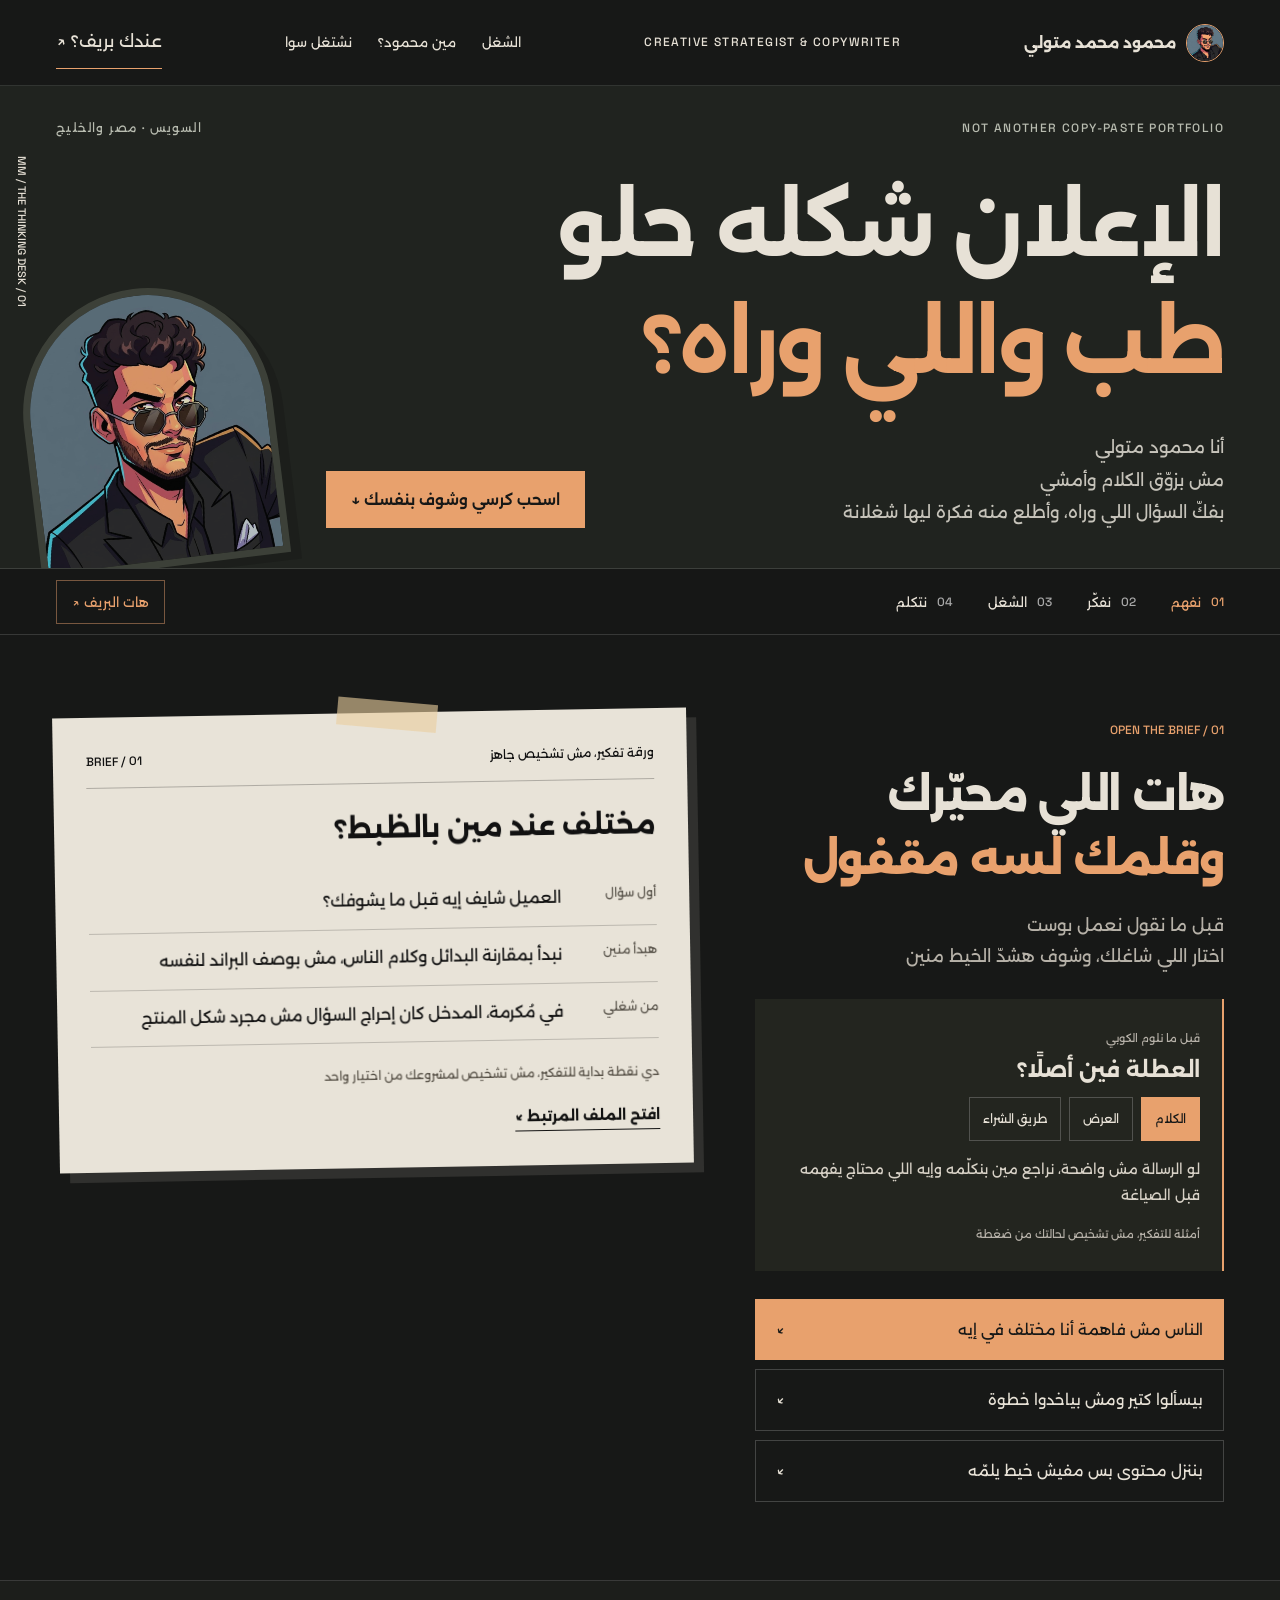
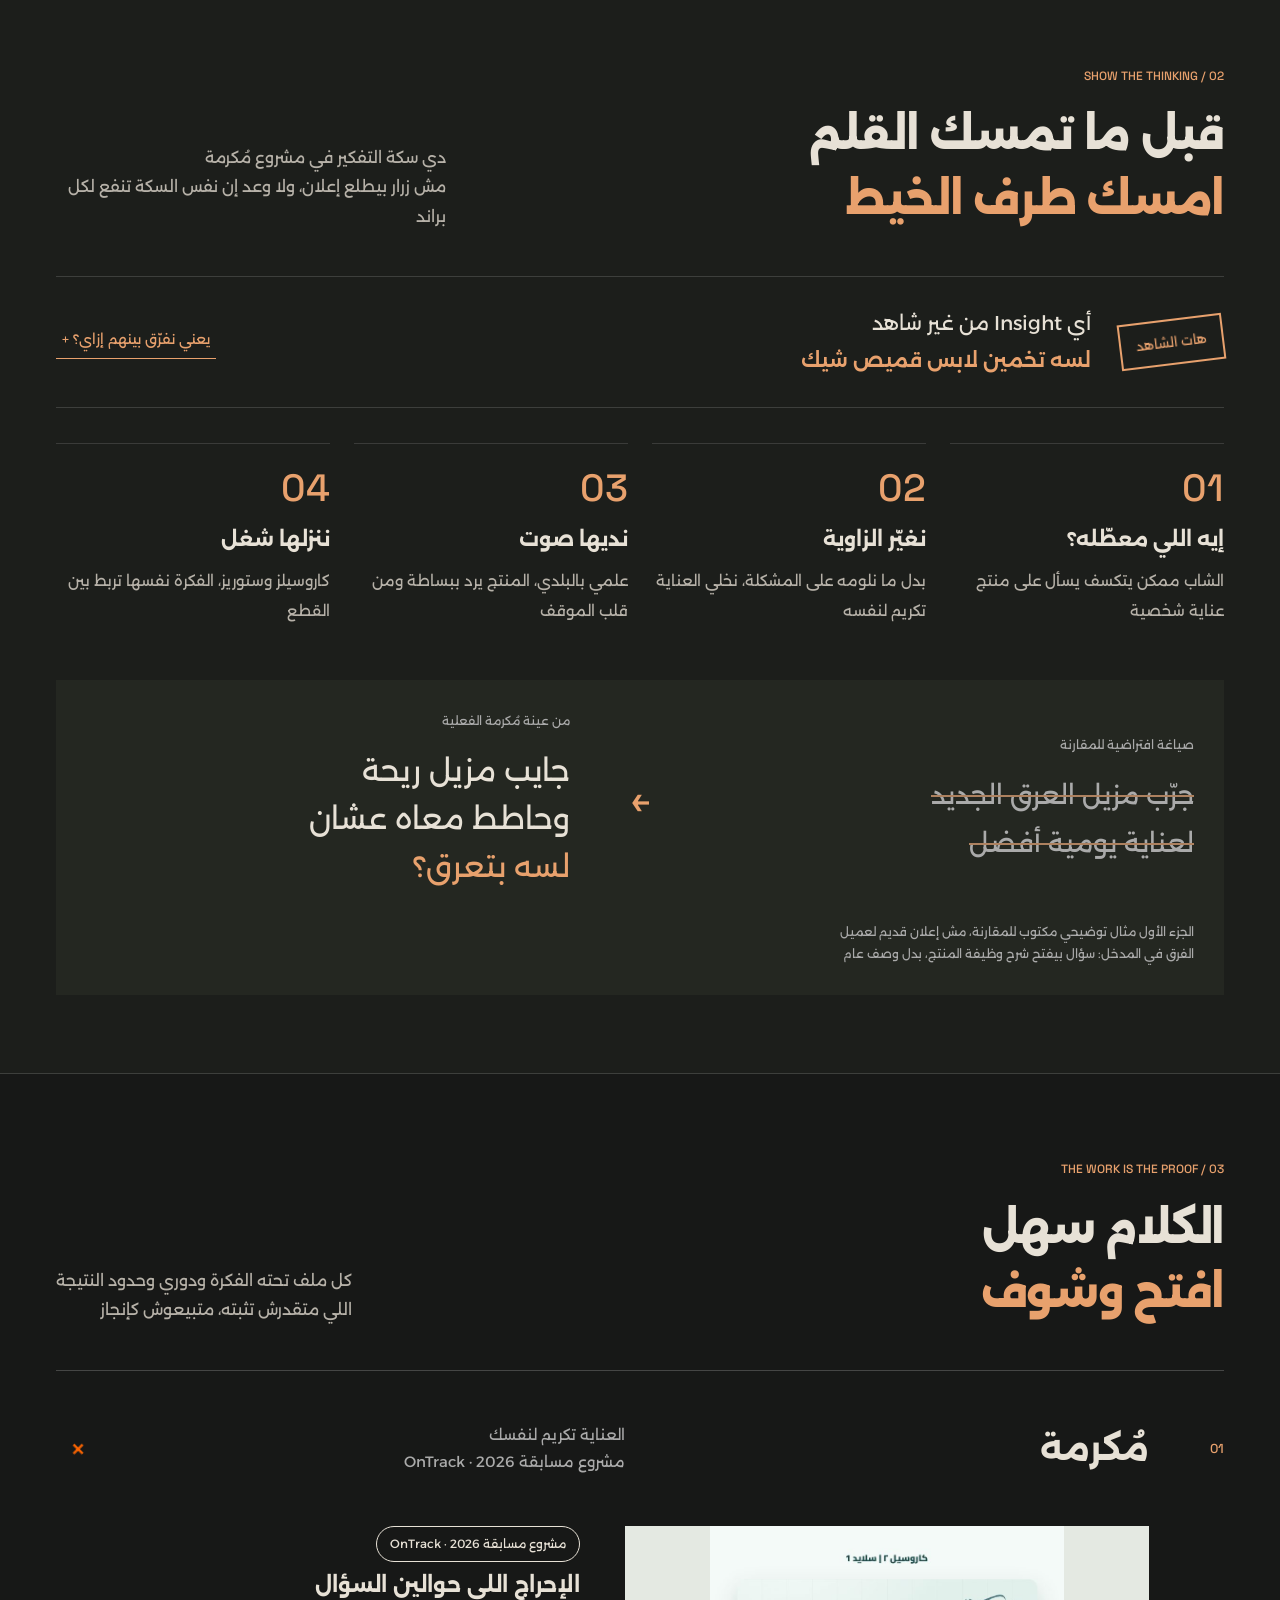
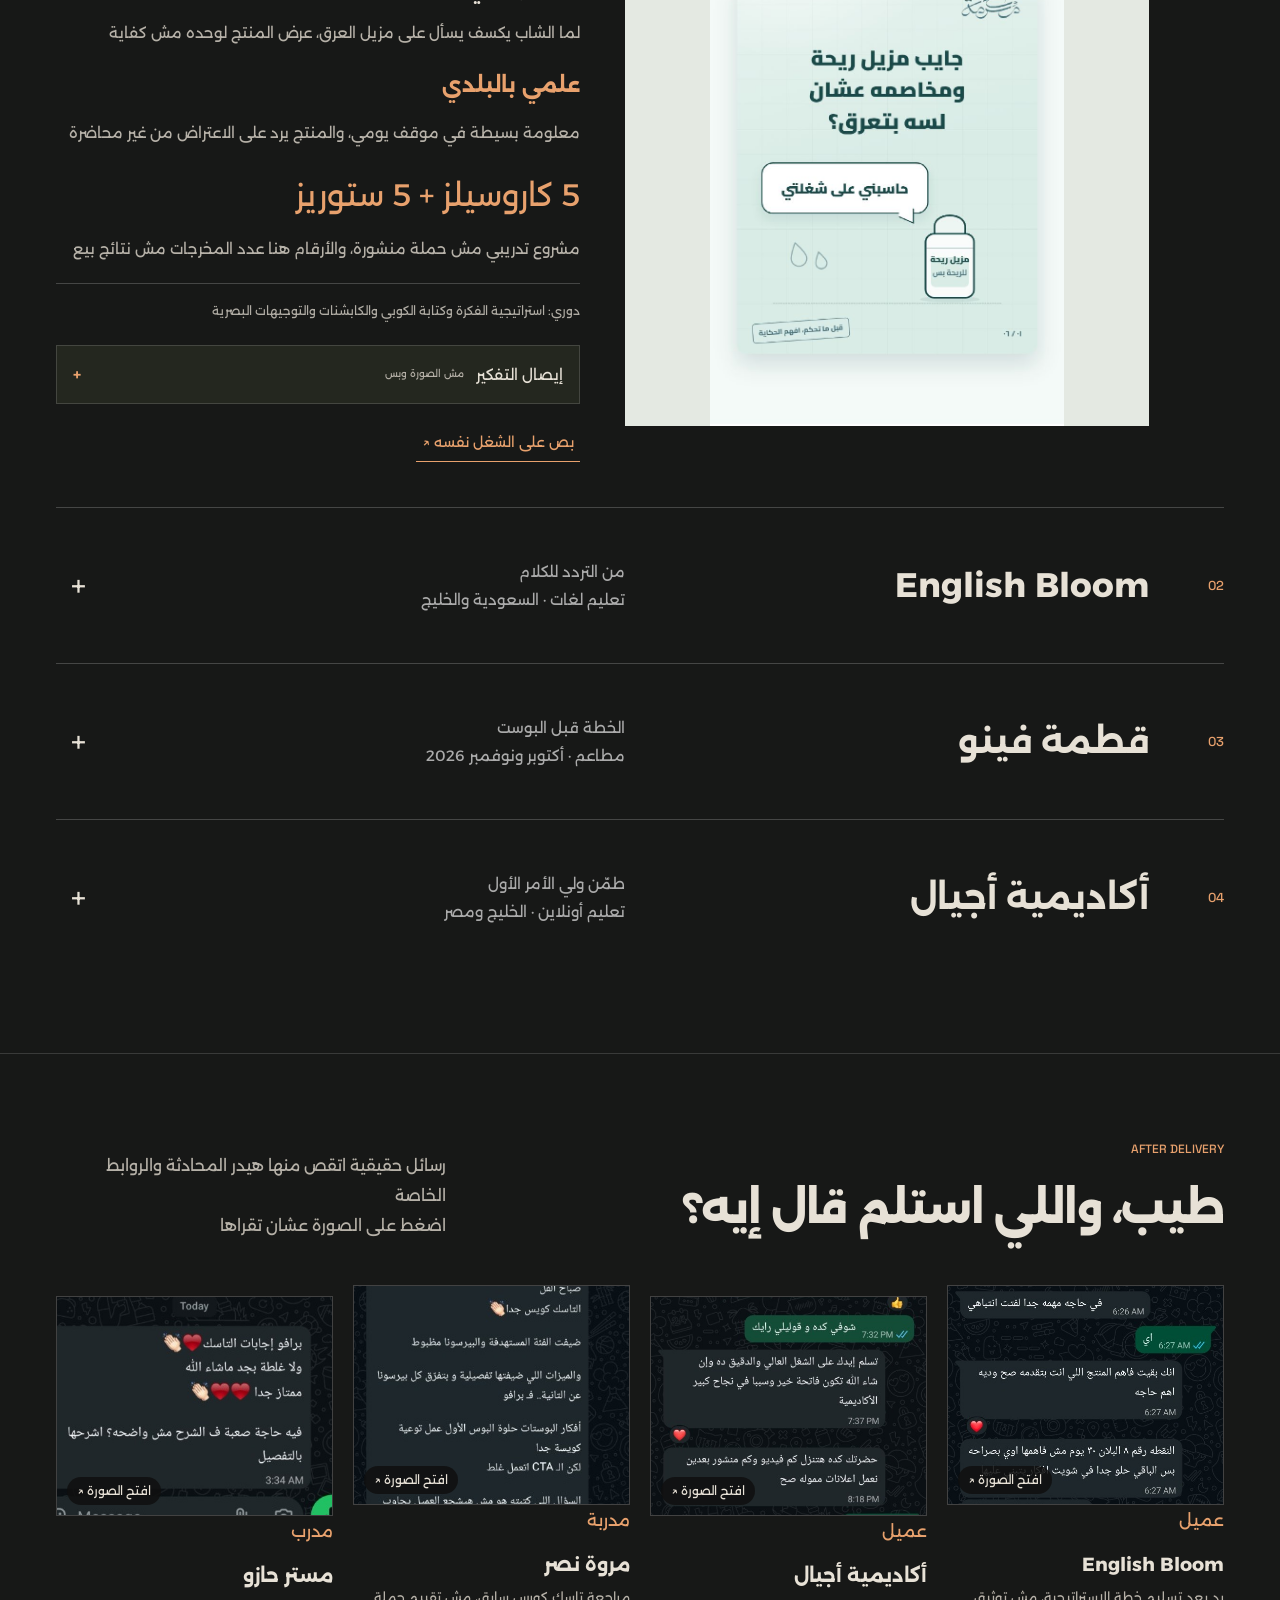
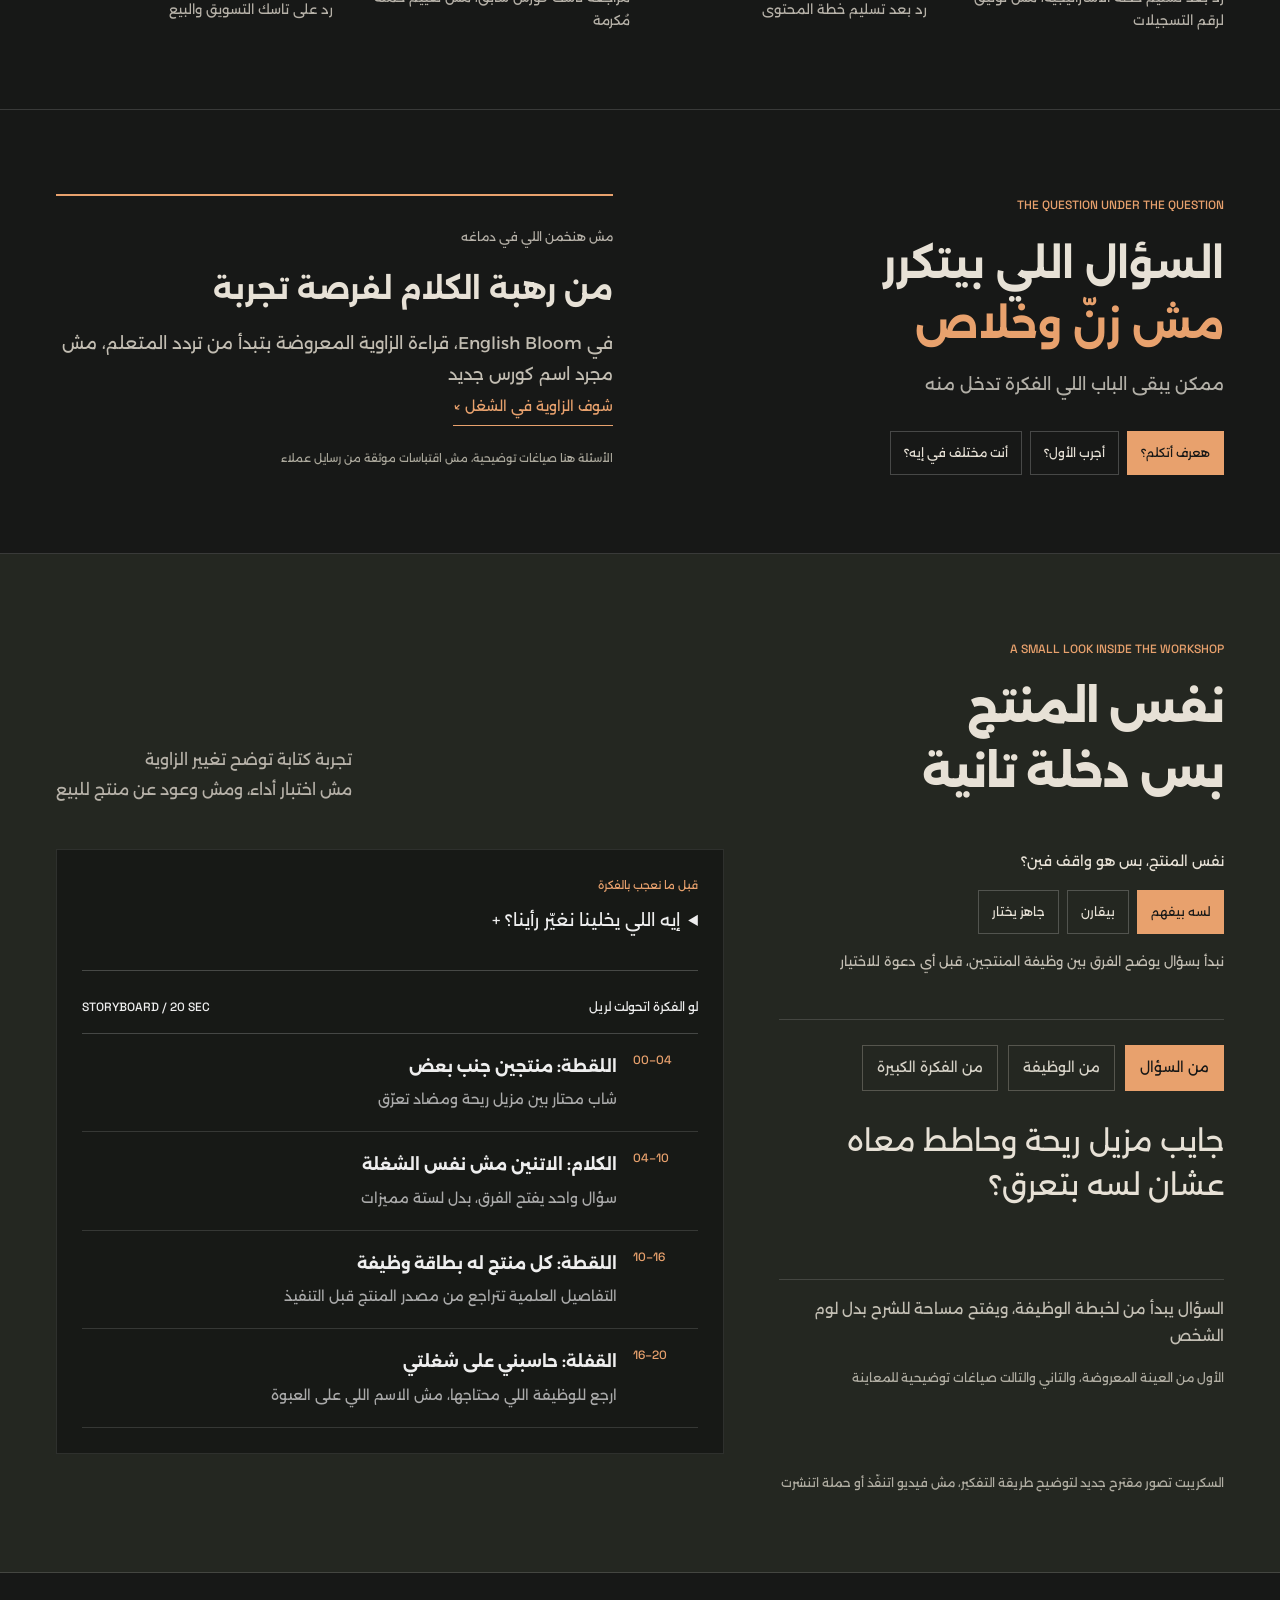
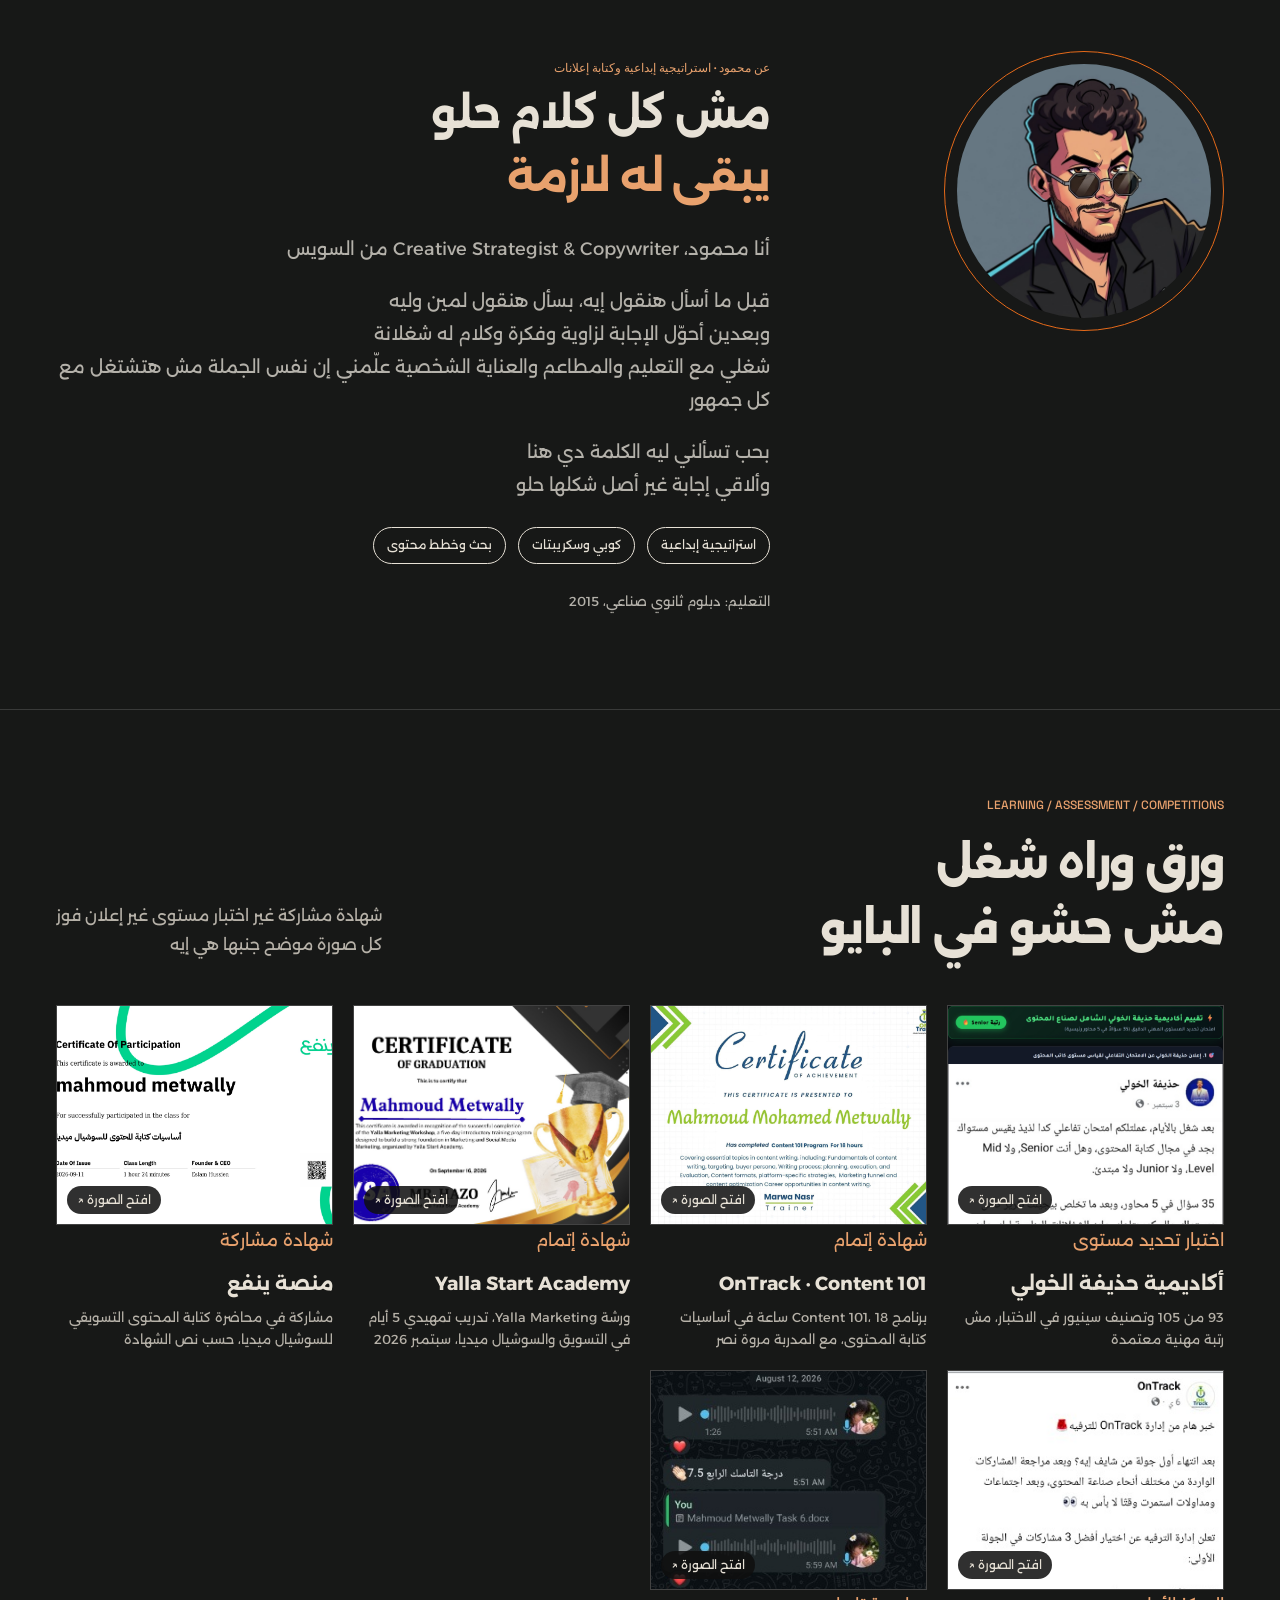
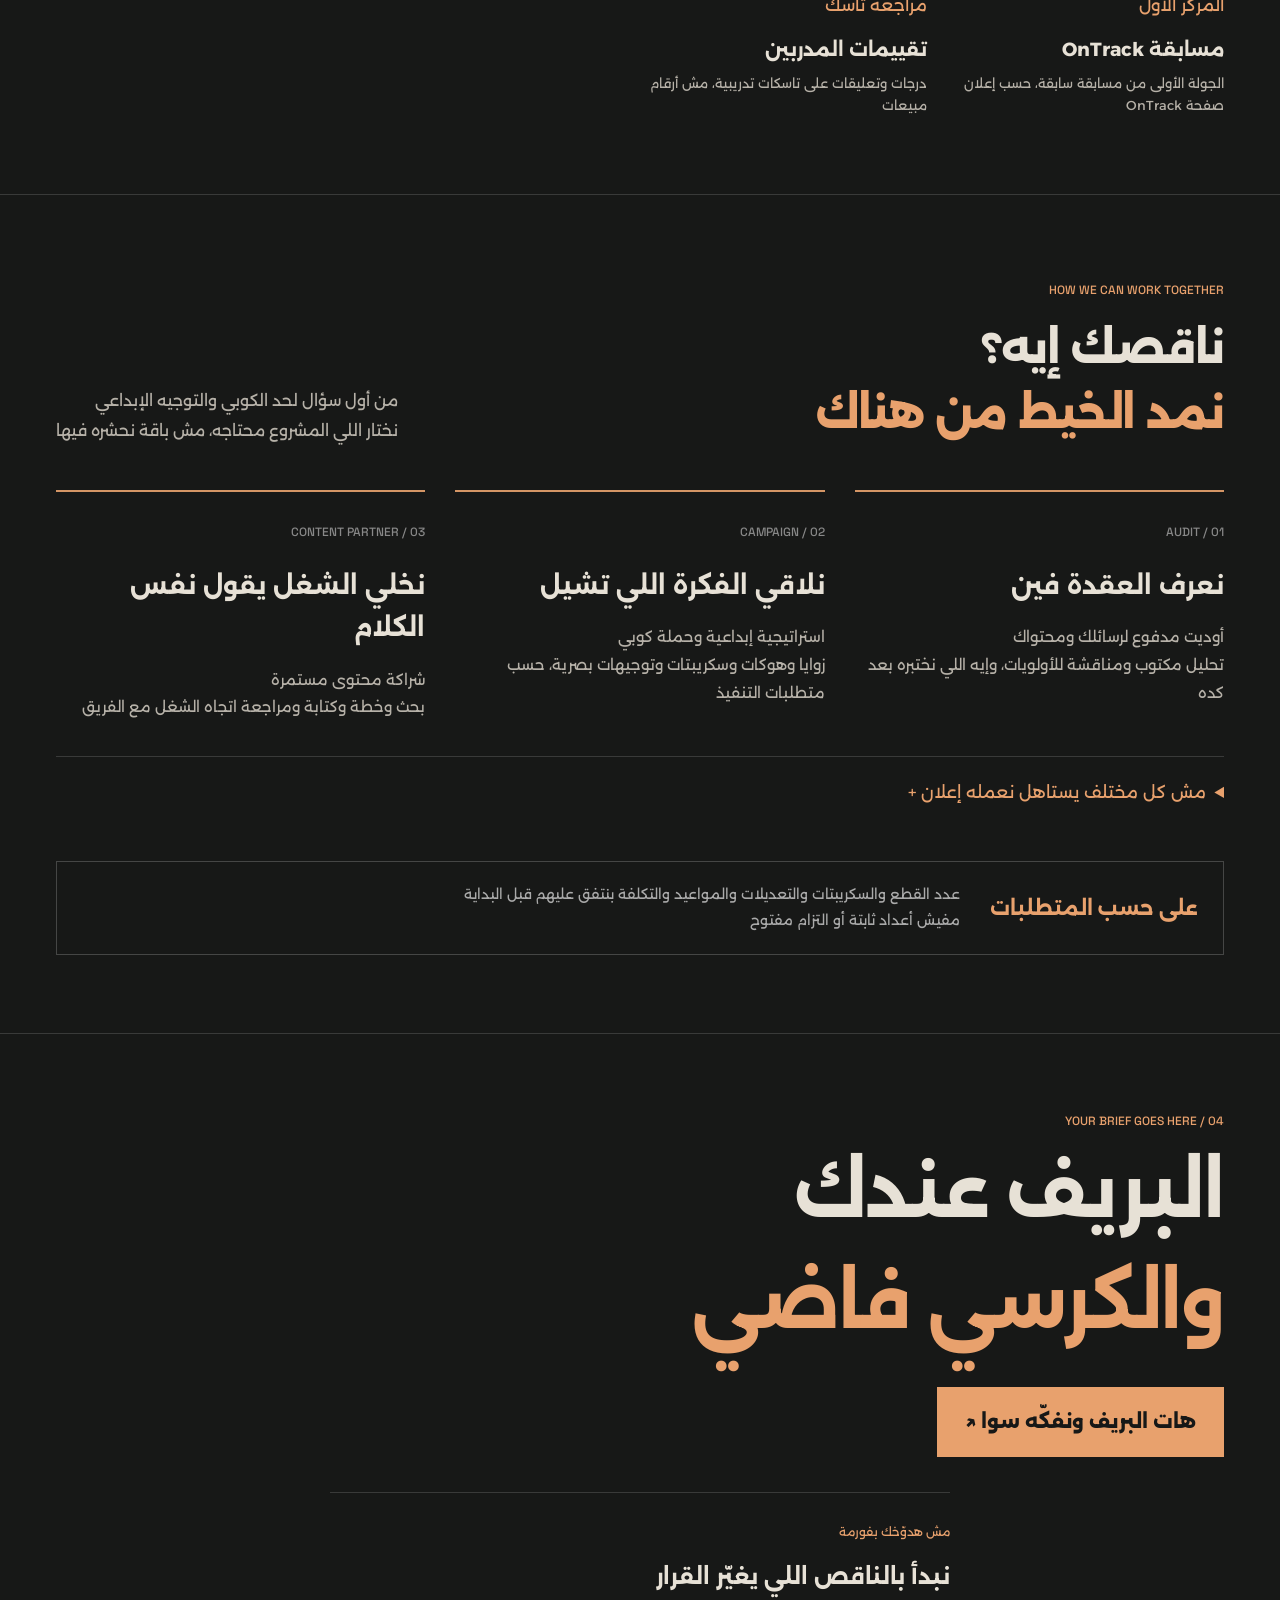
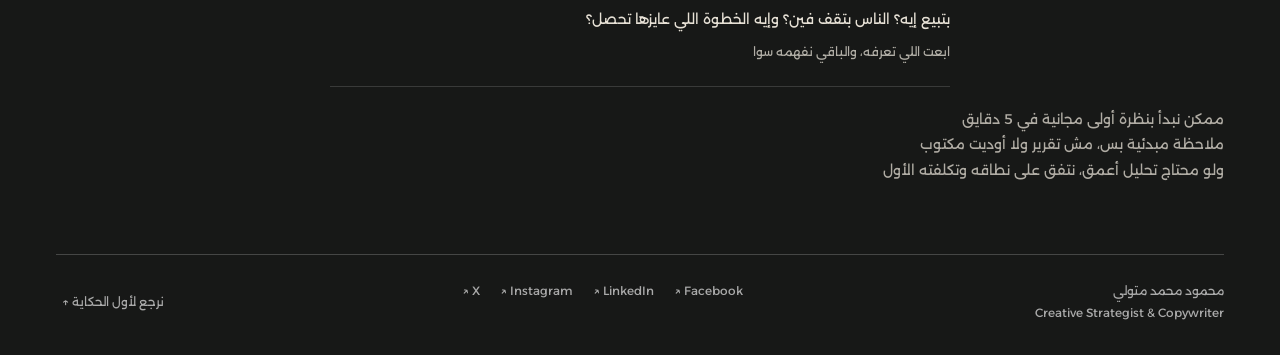
==== commit 0be101f3: "Add OnTrack Content 101 certificate" ====
--- a/index.html
+++ b/index.html
@@ -7,6 +7,6 @@
 <section class="section" id="feedback"><div class="shell"><div class="section-heading"><div class="title"><span class="section-no">AFTER DELIVERY</span><h2>طيب، واللي استلم قال إيه؟</h2></div><p>رسائل حقيقية اتقص منها هيدر المحادثة والروابط الخاصة<br>اضغط على الصورة عشان تقراها</p></div><div class="gallery"><button class="evidence" data-image="assets/social_proof/client_feedback_english_bloom_private.jpg" data-caption="English Bloom"><div class="image-wrap"><img src="assets/social_proof/client_feedback_english_bloom_private.jpg" alt="رد English Bloom بعد خطة الاستراتيجية" loading="lazy" width="500" height="350"><span class="zoom">افتح الصورة ↗</span></div><span class="orange tiny">عميل</span><h3>English Bloom</h3><p>رد بعد تسليم خطة الاستراتيجية، مش توثيق لرقم التسجيلات</p></button><button class="evidence" data-image="assets/social_proof/client_feedback_ajyal_academy_private.jpg" data-caption="أكاديمية أجيال"><div class="image-wrap"><img src="assets/social_proof/client_feedback_ajyal_academy_private.jpg" alt="رد أكاديمية أجيال بعد الخطة" loading="lazy" width="500" height="350"><span class="zoom">افتح الصورة ↗</span></div><span class="orange tiny">عميل</span><h3>أكاديمية أجيال</h3><p>رد بعد تسليم خطة المحتوى</p></button><button class="evidence" data-image="assets/social_proof/mentor_feedback_marwa_nasr_task3_private.jpg" data-caption="مروة نصر"><div class="image-wrap"><img src="assets/social_proof/mentor_feedback_marwa_nasr_task3_private.jpg" alt="تقييم مروة نصر للتاسك" loading="lazy" width="500" height="350"><span class="zoom">افتح الصورة ↗</span></div><span class="orange tiny">مدربة</span><h3>مروة نصر</h3><p>مراجعة تاسك كورس سابق، مش تقييم حملة مُكرمة</p></button><button class="evidence" data-image="assets/social_proof/mentor_feedback_mr_hazo_perfect_score_private.jpg" data-caption="مستر حازو"><div class="image-wrap"><img src="assets/social_proof/mentor_feedback_mr_hazo_perfect_score_private.jpg" alt="تقييم مستر حازو" loading="lazy" width="500" height="350"><span class="zoom">افتح الصورة ↗</span></div><span class="orange tiny">مدرب</span><h3>مستر حازو</h3><p>رد على تاسك التسويق والبيع</p></button></div></div></section>
 <section class="section" id="question-desk"><div class="shell question-layout"><div><span class="section-no">THE QUESTION UNDER THE QUESTION</span><h2>السؤال اللي بيتكرر<br><span class="orange">مش زنّ وخلاص</span></h2><p class="muted">ممكن يبقى الباب اللي الفكرة تدخل منه</p><div class="question-tabs" role="group" aria-label="أمثلة أسئلة توضيحية"><button data-question="0" aria-pressed="true">هعرف أتكلم؟</button><button data-question="1" aria-pressed="false">أجرب الأول؟</button><button data-question="2" aria-pressed="false">أنت مختلف في إيه؟</button></div></div><div class="question-response" aria-live="polite"><span>مش هنخمن اللي في دماغه</span><h3 id="question-title">من رهبة الكلام لفرصة تجربة</h3><p id="question-body">في English Bloom، قراءة الزاوية المعروضة بتبدأ من تردد المتعلم، مش مجرد اسم كورس جديد</p><a class="text-link" id="question-link" href="#case-1" data-open-case="1">شوف الزاوية في الشغل ↙</a><small>الأسئلة هنا صياغات توضيحية، مش اقتباسات موثقة من رسايل عملاء</small></div></div></section><section class="section playground" id="samples"><div class="shell"><div class="section-heading"><div class="title"><span class="section-no">A SMALL LOOK INSIDE THE WORKSHOP</span><h2>نفس المنتج<br>بس دخلة تانية</h2></div><p>تجربة كتابة توضح تغيير الزاوية<br>مش اختبار أداء، ومش وعود عن منتج للبيع</p></div><div class="play-layout"><div><div class="journey-pick"><span>نفس المنتج، بس هو واقف فين؟</span><div role="group" aria-label="مرحلة معرفة المنتج"><button data-stage="0" aria-pressed="true">لسه بيفهم</button><button data-stage="1" aria-pressed="false">بيقارن</button><button data-stage="2" aria-pressed="false">جاهز يختار</button></div><p id="stage-output" aria-live="polite">نبدأ بسؤال يوضح الفرق بين وظيفة المنتجين، قبل أي دعوة للاختيار</p></div><div class="hook-pick"><button data-hook="0" aria-pressed="true">من السؤال</button><button data-hook="1" aria-pressed="false">من الوظيفة</button><button data-hook="2" aria-pressed="false">من الفكرة الكبيرة</button></div><p class="hook-output" id="hook-output" aria-live="polite">جايب مزيل ريحة وحاطط معاه عشان لسه بتعرق؟</p><p class="hook-comment" id="hook-comment"></p><p class="disclaimer">الأول من العينة المعروضة، والتاني والتالت صياغات توضيحية للمعاينة</p></div><div class="reel"><div class="test-label">قبل ما نعجب بالفكرة</div><details class="test-plan"><summary>إيه اللي يخلينا نغيّر رأينا؟ +</summary><p>لو جرّبنا زاوية شرح الوظيفة قدام زاوية سرد المميزات، هنثبّت العرض والجمهور ونحدد مقياس الفهم أو الخطوة المطلوبة قبل البداية</p><p>لو النتيجة مش أوضح، نراجع المدخل بدل ما ندافع عن الفكرة عشان عاجبانا</p><small>خطة اختبار مقترحة، مش تجربة اتنفذت أو نتيجة مضمونة</small></details><div class="reel-head"><span>لو الفكرة اتحولت لريل</span><span class="en">STORYBOARD / 20 SEC</span></div><div class="reel-row"><time>00–04</time><div><strong>اللقطة: منتجين جنب بعض</strong><p>شاب محتار بين مزيل ريحة ومضاد تعرّق</p></div></div><div class="reel-row"><time>04–10</time><div><strong>الكلام: الاتنين مش نفس الشغلة</strong><p>سؤال واحد يفتح الفرق، بدل لستة مميزات</p></div></div><div class="reel-row"><time>10–16</time><div><strong>اللقطة: كل منتج له بطاقة وظيفة</strong><p>التفاصيل العلمية تتراجع من مصدر المنتج قبل التنفيذ</p></div></div><div class="reel-row"><time>16–20</time><div><strong>القفلة: حاسبني على شغلتي</strong><p>ارجع للوظيفة اللي محتاجها، مش الاسم اللي على العبوة</p></div></div></div></div><p class="disclaimer">السكريبت تصور مقترح جديد لتوضيح طريقة التفكير، مش فيديو اتنفّذ أو حملة اتنشرت</p></div></section>
 <section class="section" id="about"><div class="shell about"><div><img src="assets/profile_illustration.jpg" alt="محمود متولي" width="280" height="280" loading="lazy"></div><div><span class="section-no">عن محمود · استراتيجية إبداعية وكتابة إعلانات</span><h2>مش كل كلام حلو<br><span class="orange">يبقى له لازمة</span></h2><p>أنا محمود، Creative Strategist & Copywriter من السويس</p><p>قبل ما أسأل هنقول إيه، بسأل هنقول لمين وليه<br>وبعدين أحوّل الإجابة لزاوية وفكرة وكلام له شغلانة<br>شغلي مع التعليم والمطاعم والعناية الشخصية علّمني إن نفس الجملة مش هتشتغل مع كل جمهور</p><p>بحب تسألني ليه الكلمة دي هنا<br>وألاقي إجابة غير أصل شكلها حلو</p><div class="fact-list"><span class="tag">استراتيجية إبداعية</span><span class="tag">كوبي وسكريبتات</span><span class="tag">بحث وخطط محتوى</span></div><p class="meta muted" style="font-size:13px;margin-top:25px">التعليم: دبلوم ثانوي صناعي، 2015</p></div></div></section>
-<section class="section" id="proof"><div class="shell"><div class="section-heading"><div class="title"><span class="section-no">LEARNING / ASSESSMENT / COMPETITIONS</span><h2>ورق وراه شغل<br>مش حشو في البايو</h2></div><p>شهادة مشاركة غير اختبار مستوى غير إعلان فوز<br>كل صورة موضح جنبها هي إيه</p></div><div class="gallery"><button class="evidence" data-image="assets/social_proof/hozaifa_elkholy_senior_assessment.jpg" data-caption="أكاديمية حذيفة الخولي"><div class="image-wrap"><img src="assets/social_proof/hozaifa_elkholy_senior_assessment.jpg" alt="سكرين نتيجة اختبار تحديد المستوى من أكاديمية حذيفة الخولي" loading="lazy" width="500" height="350"><span class="zoom">افتح الصورة ↗</span></div><span class="orange tiny">اختبار تحديد مستوى</span><h3>أكاديمية حذيفة الخولي</h3><p>93 من 105 وتصنيف سينيور في الاختبار، مش رتبة مهنية معتمدة</p></button><button class="evidence" data-image="assets/social_proof/yalla_marketing_workshop_certificate.jpg" data-caption="Yalla Start Academy"><div class="image-wrap"><img src="assets/social_proof/yalla_marketing_workshop_certificate.jpg" alt="شهادة ورشة Yalla Marketing من Yalla Start Academy" loading="lazy" width="500" height="350"><span class="zoom">افتح الصورة ↗</span></div><span class="orange tiny">شهادة إتمام</span><h3>Yalla Start Academy</h3><p>ورشة Yalla Marketing، تدريب تمهيدي 5 أيام في التسويق والسوشيال ميديا، سبتمبر 2026</p></button><button class="evidence" data-image="assets/social_proof/yanfaa_content_writing_certificate.jpg" data-caption="منصة ينفع"><div class="image-wrap"><img src="assets/social_proof/yanfaa_content_writing_certificate.jpg" alt="شهادة منصة ينفع في كتابة المحتوى" loading="lazy" width="500" height="350"><span class="zoom">افتح الصورة ↗</span></div><span class="orange tiny">شهادة مشاركة</span><h3>منصة ينفع</h3><p>مشاركة في محاضرة كتابة المحتوى التسويقي للسوشيال ميديا، حسب نص الشهادة</p></button><button class="evidence" data-image="assets/social_proof/ontrack_first_place_winner.jpg" data-caption="مسابقة OnTrack"><div class="image-wrap"><img src="assets/social_proof/ontrack_first_place_winner.jpg" alt="المركز الأول مسابقة OnTrack" loading="lazy" width="500" height="350"><span class="zoom">افتح الصورة ↗</span></div><span class="orange tiny">المركز الأول</span><h3>مسابقة OnTrack</h3><p>الجولة الأولى من مسابقة سابقة، حسب إعلان صفحة OnTrack</p></button><button class="evidence" data-image="assets/social_proof/mentor_feedback_marwa_nasr_grades_private.jpg" data-caption="تقييمات المدربين"><div class="image-wrap"><img src="assets/social_proof/mentor_feedback_marwa_nasr_grades_private.jpg" alt="تقييمات مروة نصر ومستر حازو" loading="lazy" width="500" height="350"><span class="zoom">افتح الصورة ↗</span></div><span class="orange tiny">مراجعة تاسك</span><h3>تقييمات المدربين</h3><p>درجات وتعليقات على تاسكات تدريبية، مش أرقام مبيعات</p></button></div></div></section>
+<section class="section" id="proof"><div class="shell"><div class="section-heading"><div class="title"><span class="section-no">LEARNING / ASSESSMENT / COMPETITIONS</span><h2>ورق وراه شغل<br>مش حشو في البايو</h2></div><p>شهادة مشاركة غير اختبار مستوى غير إعلان فوز<br>كل صورة موضح جنبها هي إيه</p></div><div class="gallery"><button class="evidence" data-image="assets/social_proof/hozaifa_elkholy_senior_assessment.jpg" data-caption="أكاديمية حذيفة الخولي"><div class="image-wrap"><img src="assets/social_proof/hozaifa_elkholy_senior_assessment.jpg" alt="سكرين نتيجة اختبار تحديد المستوى من أكاديمية حذيفة الخولي" loading="lazy" width="500" height="350"><span class="zoom">افتح الصورة ↗</span></div><span class="orange tiny">اختبار تحديد مستوى</span><h3>أكاديمية حذيفة الخولي</h3><p>93 من 105 وتصنيف سينيور في الاختبار، مش رتبة مهنية معتمدة</p></button><button class="evidence" data-image="assets/social_proof/ontrack_content_101_certificate.jpg" data-caption="OnTrack Content 101"><div class="image-wrap"><img src="assets/social_proof/ontrack_content_101_certificate.jpg" alt="شهادة OnTrack برنامج Content 101" loading="lazy" width="500" height="350"><span class="zoom">افتح الصورة ↗</span></div><span class="orange tiny">شهادة إتمام</span><h3>OnTrack · Content 101</h3><p>برنامج Content 101، 18 ساعة في أساسيات كتابة المحتوى، مع المدربة مروة نصر</p></button><button class="evidence" data-image="assets/social_proof/yalla_marketing_workshop_certificate.jpg" data-caption="Yalla Start Academy"><div class="image-wrap"><img src="assets/social_proof/yalla_marketing_workshop_certificate.jpg" alt="شهادة ورشة Yalla Marketing من Yalla Start Academy" loading="lazy" width="500" height="350"><span class="zoom">افتح الصورة ↗</span></div><span class="orange tiny">شهادة إتمام</span><h3>Yalla Start Academy</h3><p>ورشة Yalla Marketing، تدريب تمهيدي 5 أيام في التسويق والسوشيال ميديا، سبتمبر 2026</p></button><button class="evidence" data-image="assets/social_proof/yanfaa_content_writing_certificate.jpg" data-caption="منصة ينفع"><div class="image-wrap"><img src="assets/social_proof/yanfaa_content_writing_certificate.jpg" alt="شهادة منصة ينفع في كتابة المحتوى" loading="lazy" width="500" height="350"><span class="zoom">افتح الصورة ↗</span></div><span class="orange tiny">شهادة مشاركة</span><h3>منصة ينفع</h3><p>مشاركة في محاضرة كتابة المحتوى التسويقي للسوشيال ميديا، حسب نص الشهادة</p></button><button class="evidence" data-image="assets/social_proof/ontrack_first_place_winner.jpg" data-caption="مسابقة OnTrack"><div class="image-wrap"><img src="assets/social_proof/ontrack_first_place_winner.jpg" alt="المركز الأول مسابقة OnTrack" loading="lazy" width="500" height="350"><span class="zoom">افتح الصورة ↗</span></div><span class="orange tiny">المركز الأول</span><h3>مسابقة OnTrack</h3><p>الجولة الأولى من مسابقة سابقة، حسب إعلان صفحة OnTrack</p></button><button class="evidence" data-image="assets/social_proof/mentor_feedback_marwa_nasr_grades_private.jpg" data-caption="تقييمات المدربين"><div class="image-wrap"><img src="assets/social_proof/mentor_feedback_marwa_nasr_grades_private.jpg" alt="تقييمات مروة نصر ومستر حازو" loading="lazy" width="500" height="350"><span class="zoom">افتح الصورة ↗</span></div><span class="orange tiny">مراجعة تاسك</span><h3>تقييمات المدربين</h3><p>درجات وتعليقات على تاسكات تدريبية، مش أرقام مبيعات</p></button></div></div></section>
 <section class="section" id="services"><div class="shell"><div class="section-heading"><div class="title"><span class="section-no">HOW WE CAN WORK TOGETHER</span><h2>ناقصك إيه؟<br><span class="orange">نمد الخيط من هناك</span></h2></div><p>من أول سؤال لحد الكوبي والتوجيه الإبداعي<br>نختار اللي المشروع محتاجه، مش باقة نحشره فيها</p></div><div class="cooperate"><article class="service"><span class="service-no">01 / AUDIT</span><h3>نعرف العقدة فين</h3><p>أوديت مدفوع لرسائلك ومحتواك<br>تحليل مكتوب ومناقشة للأولويات، وإيه اللي نختبره بعد كده</p></article><article class="service"><span class="service-no">02 / CAMPAIGN</span><h3>نلاقي الفكرة اللي تشيل</h3><p>استراتيجية إبداعية وحملة كوبي<br>زوايا وهوكات وسكريبتات وتوجيهات بصرية، حسب متطلبات التنفيذ</p></article><article class="service"><span class="service-no">03 / CONTENT PARTNER</span><h3>نخلي الشغل يقول نفس الكلام</h3><p>شراكة محتوى مستمرة<br>بحث وخطة وكتابة ومراجعة اتجاه الشغل مع الفريق</p></article></div><details class="difference-test"><summary>مش كل مختلف يستاهل نعمله إعلان +</summary><p>لو الفرق مجرد لون أو صفة كبيرة من غير إثبات، لسه محتاجين نعرف ده هيفرق للعميل في إيه</p><p>لو الفرق بيحل مشكلة فعلية وعندنا دليل عليه، يبقى عندنا حاجة تستاهل تتحكي</p></details><div class="scope"><strong>على حسب المتطلبات</strong><p>عدد القطع والسكريبتات والتعديلات والمواعيد والتكلفة بنتفق عليهم قبل البداية<br>مفيش أعداد ثابتة أو التزام مفتوح</p></div></div></section>
 <section class="outro" id="contact"><div class="shell"><span class="section-no">04 / YOUR BRIEF GOES HERE</span><h2>البريف عندك<br><span class="orange">والكرسي فاضي</span></h2><a class="wa" href="https://wa.me/201065760983" target="_blank" rel="noopener">هات البريف ونفكّه سوا ↗</a><div class="brief-start"><span>مش هدوّخك بفورمة</span><h3>نبدأ بالناقص اللي يغيّر القرار</h3><p>بتبيع إيه؟ الناس بتقف فين؟ وإيه الخطوة اللي عايزها تحصل؟</p><p class="muted">ابعت اللي تعرفه، والباقي نفهمه سوا</p></div><p class="free">ممكن نبدأ بنظرة أولى مجانية في 5 دقايق<br>ملاحظة مبدئية بس، مش تقرير ولا أوديت مكتوب<br>ولو محتاج تحليل أعمق، نتفق على نطاقه وتكلفته الأول</p><footer><span>محمود محمد متولي<br>Creative Strategist & Copywriter</span><div class="social"><a href="https://www.facebook.com/MahmoudMetwallyxd" target="_blank" rel="noopener">Facebook ↗</a><a href="https://linkedin.com/in/mahmoud-metwally-markter" target="_blank" rel="noopener">LinkedIn ↗</a><a href="https://instagram.com/m.metwally97" target="_blank" rel="noopener">Instagram ↗</a><a href="https://x.com/Mmetwally97" target="_blank" rel="noopener">X ↗</a></div><button class="to-top" id="top-btn">نرجع لأول الحكاية ↑</button></footer></div></section></main><dialog id="lightbox"><button aria-label="اقفل الصورة" id="close-lightbox">×</button><img id="lightbox-img" alt=""><p class="caption" id="lightbox-caption"></p></dialog><script src="app.js" defer></script></body></html>
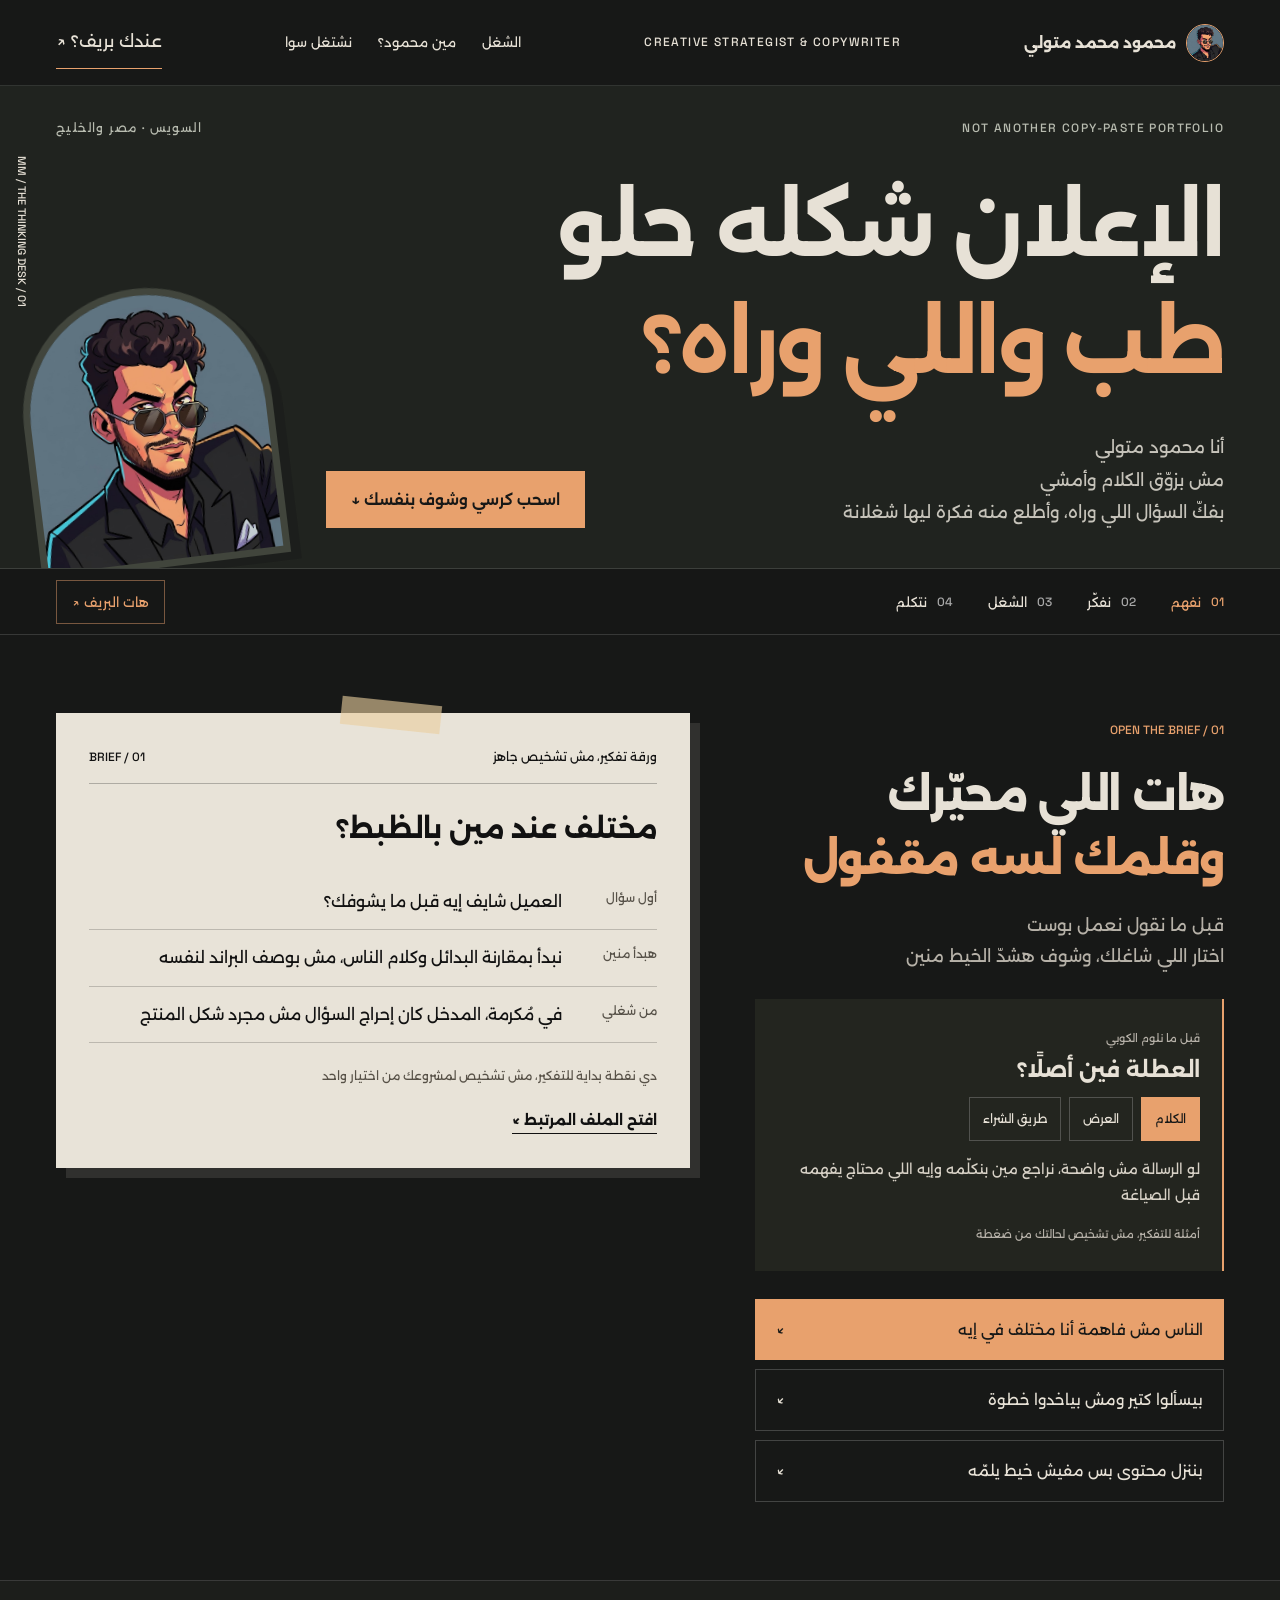
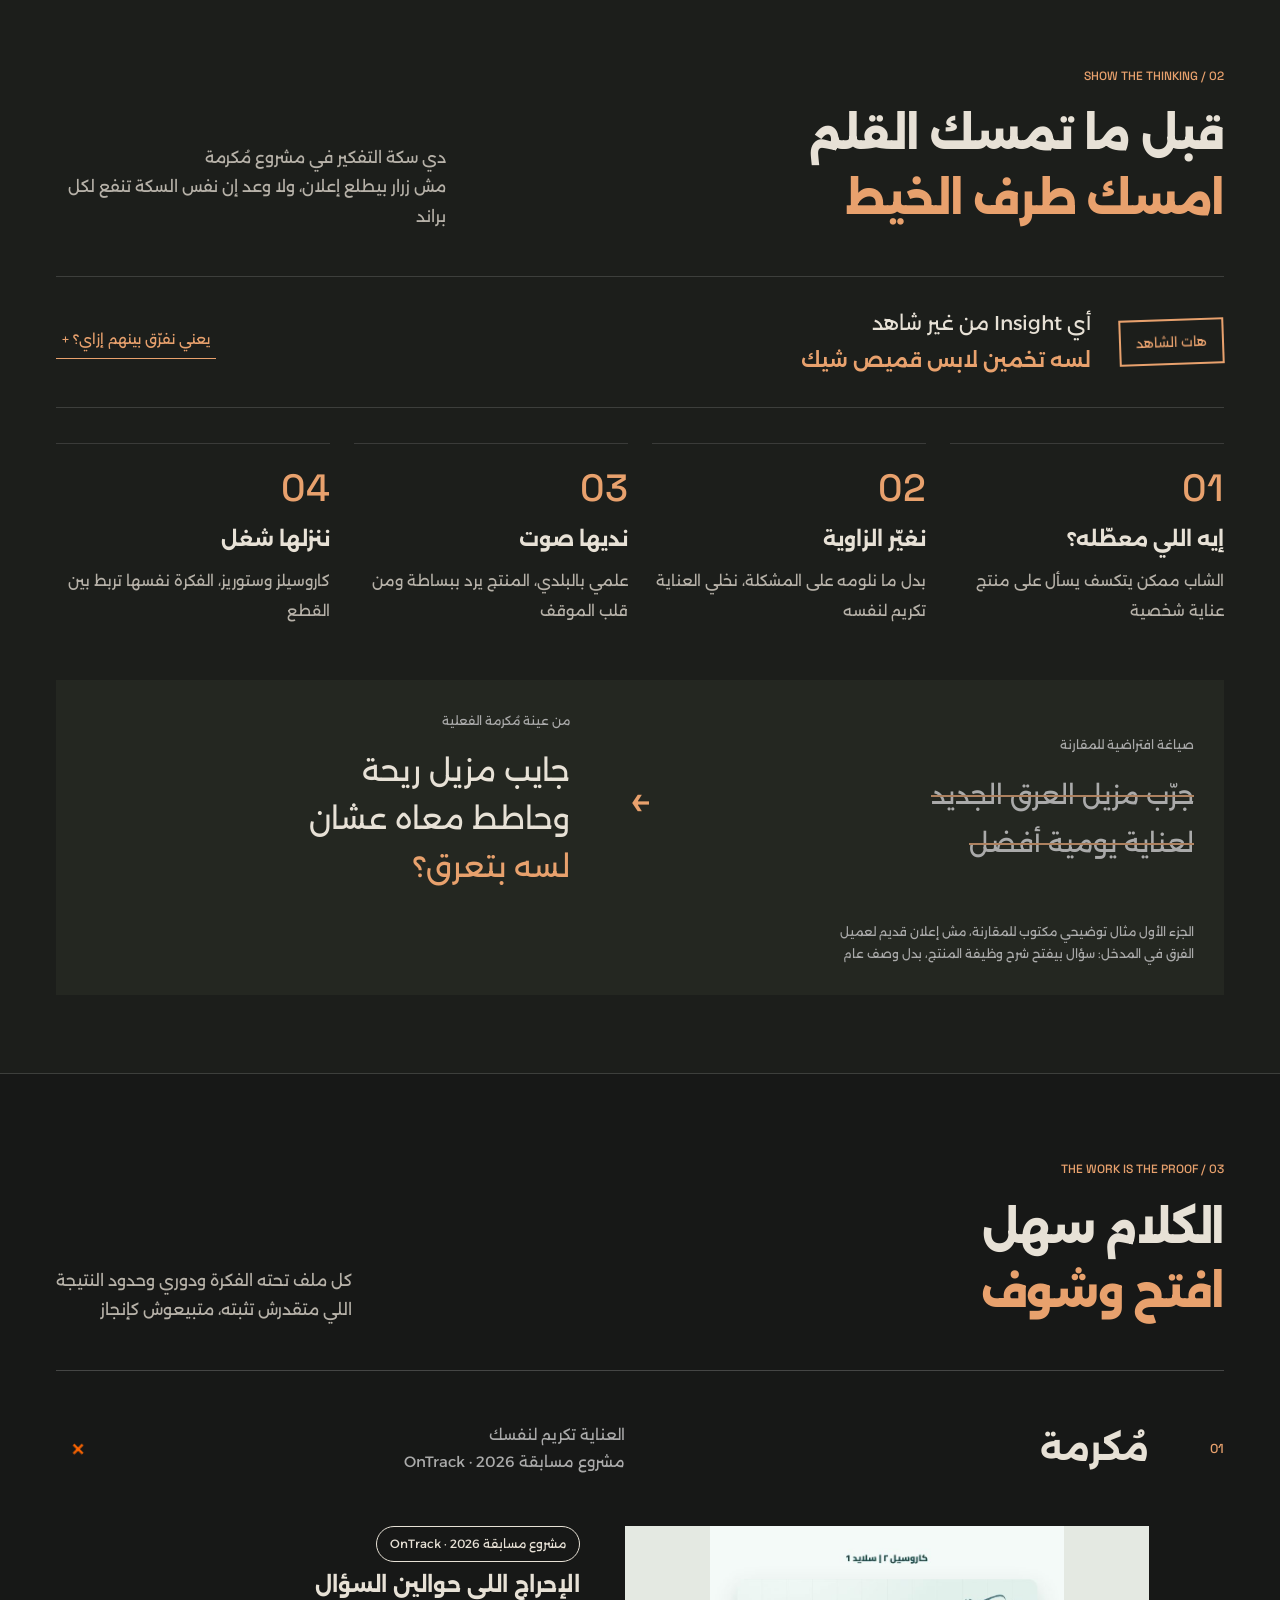
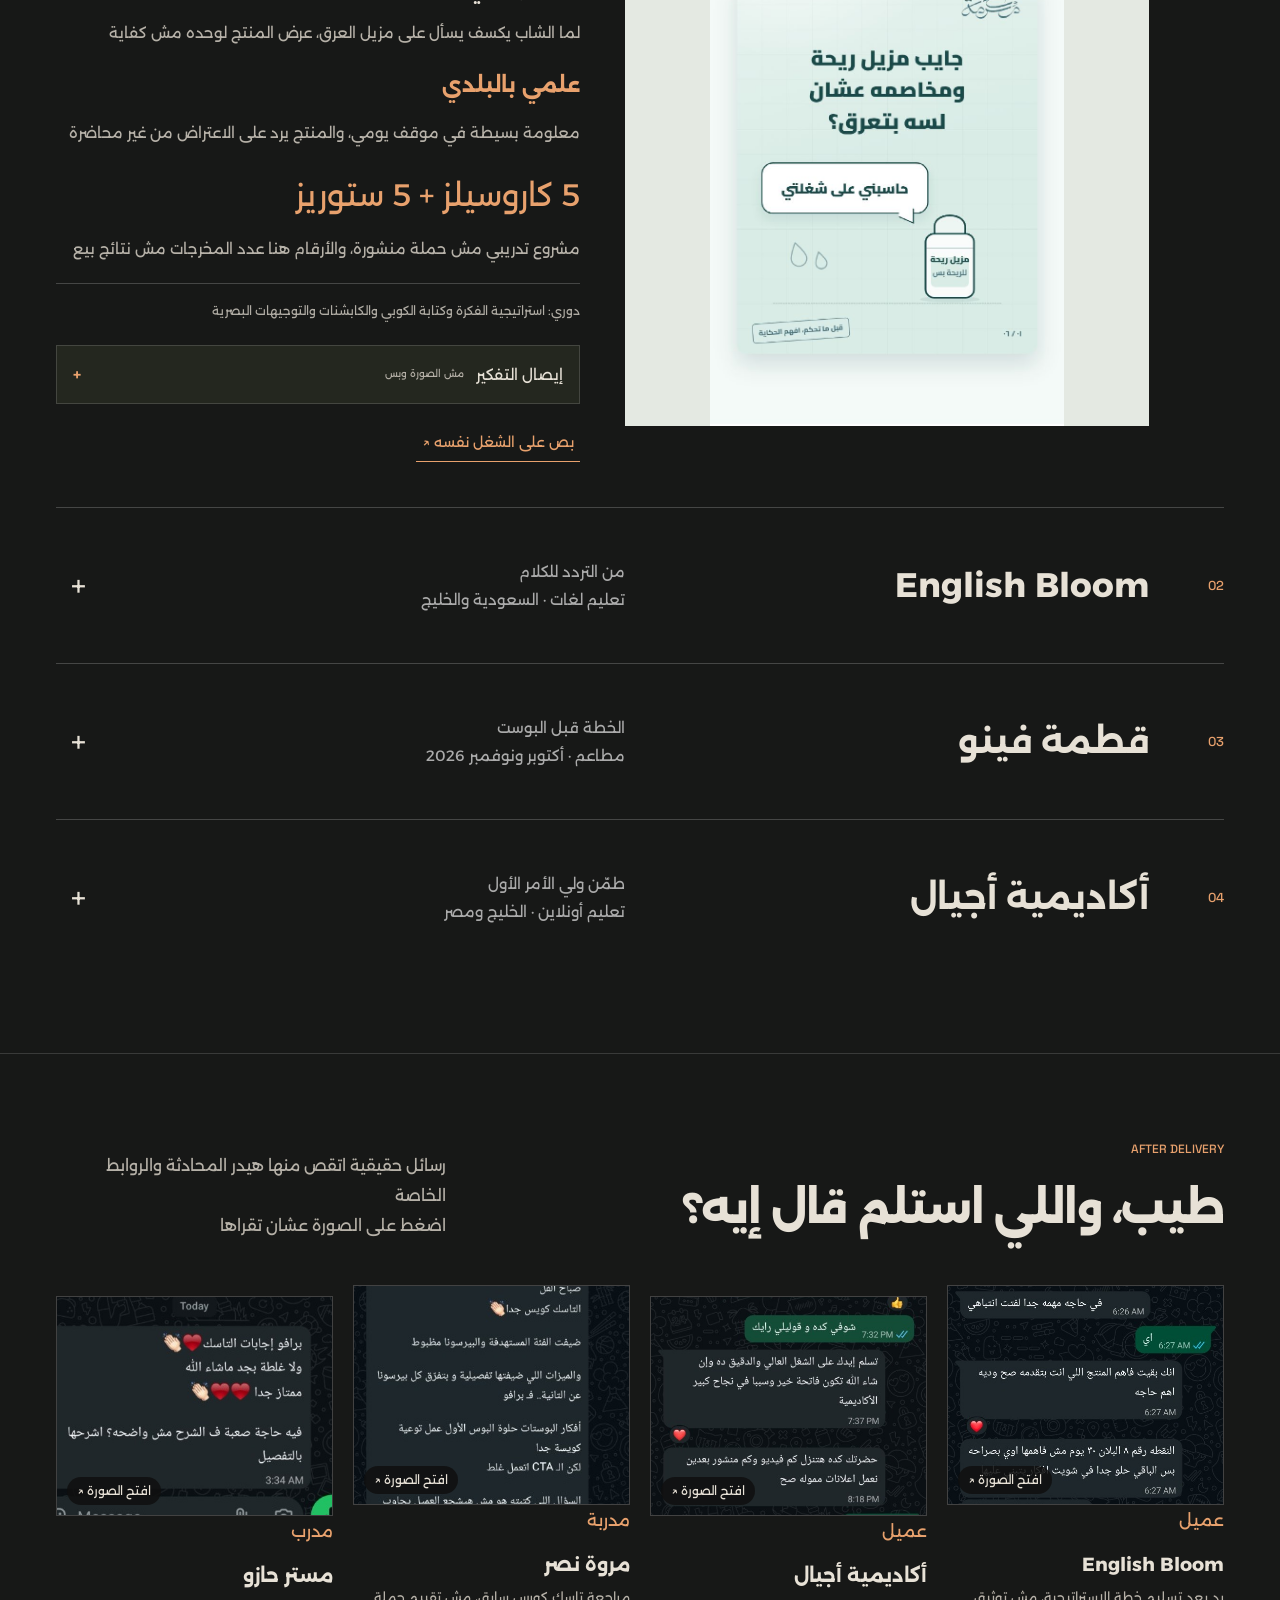
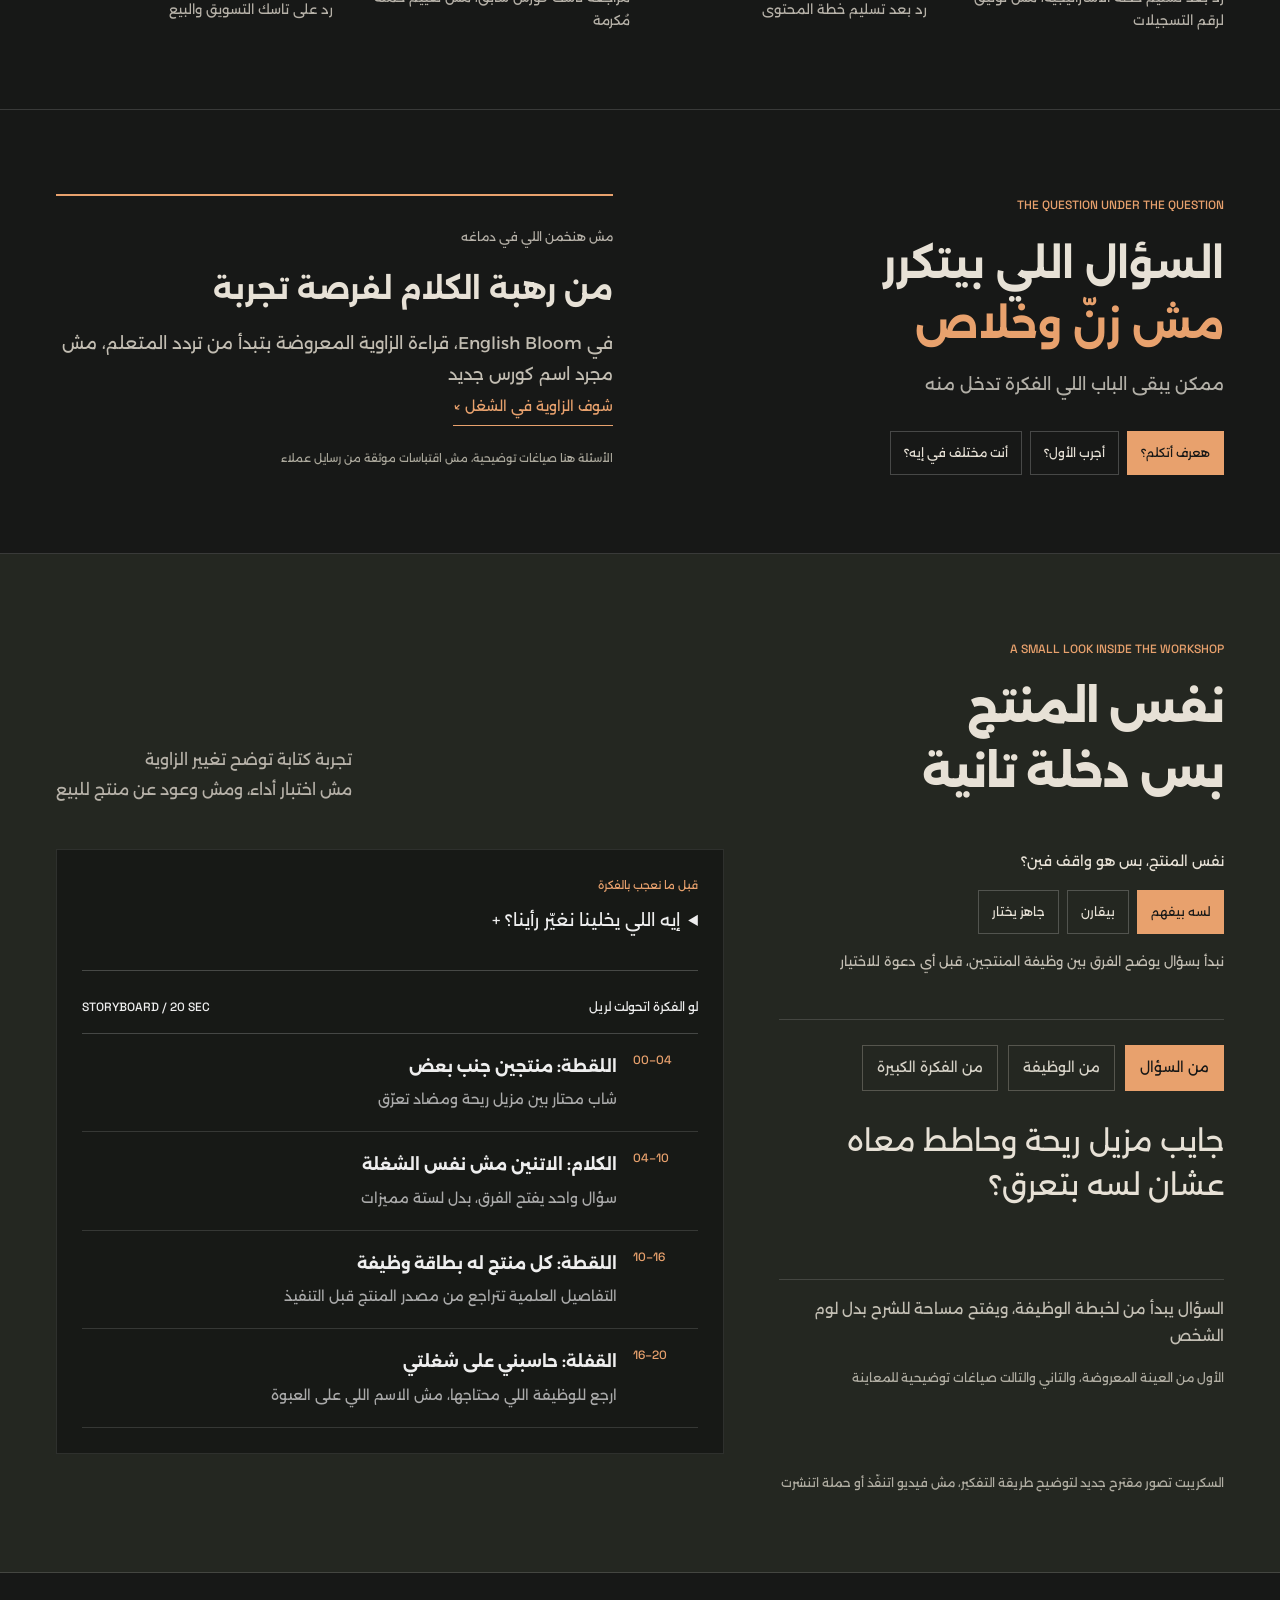
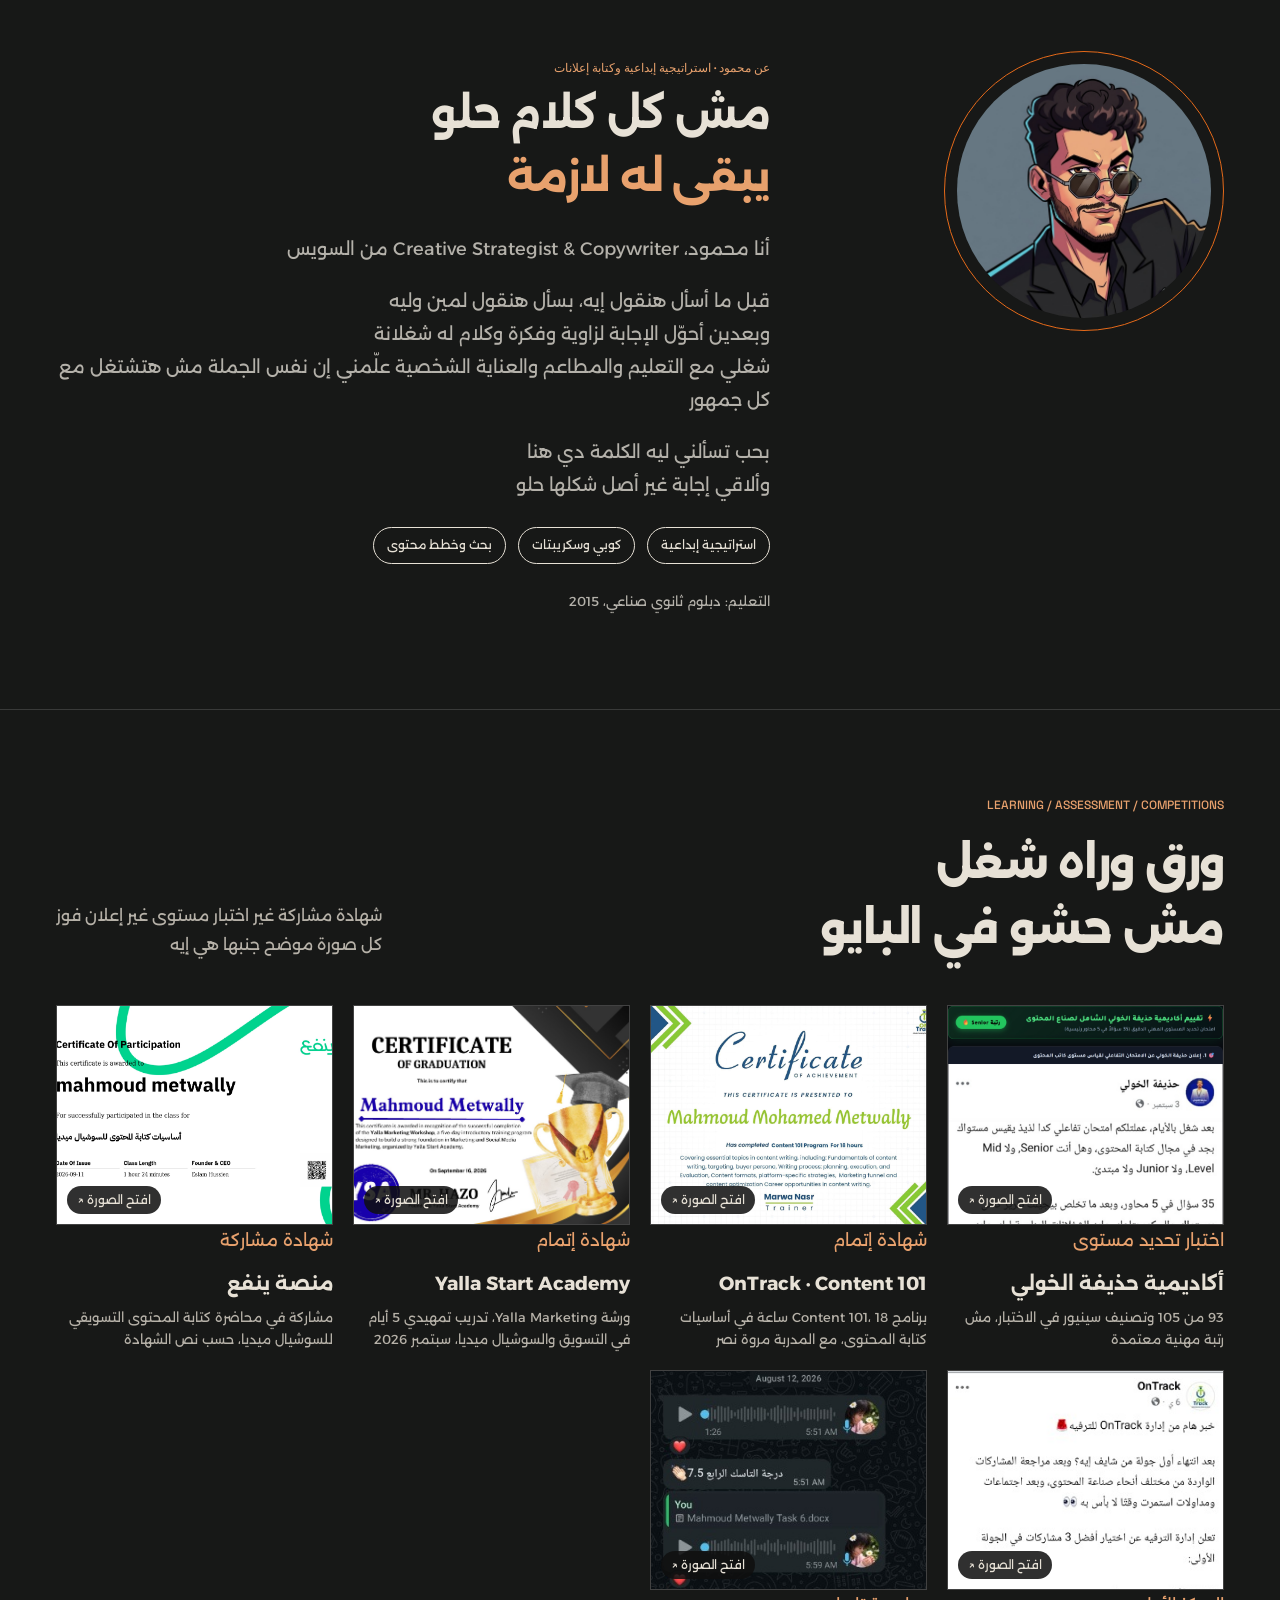
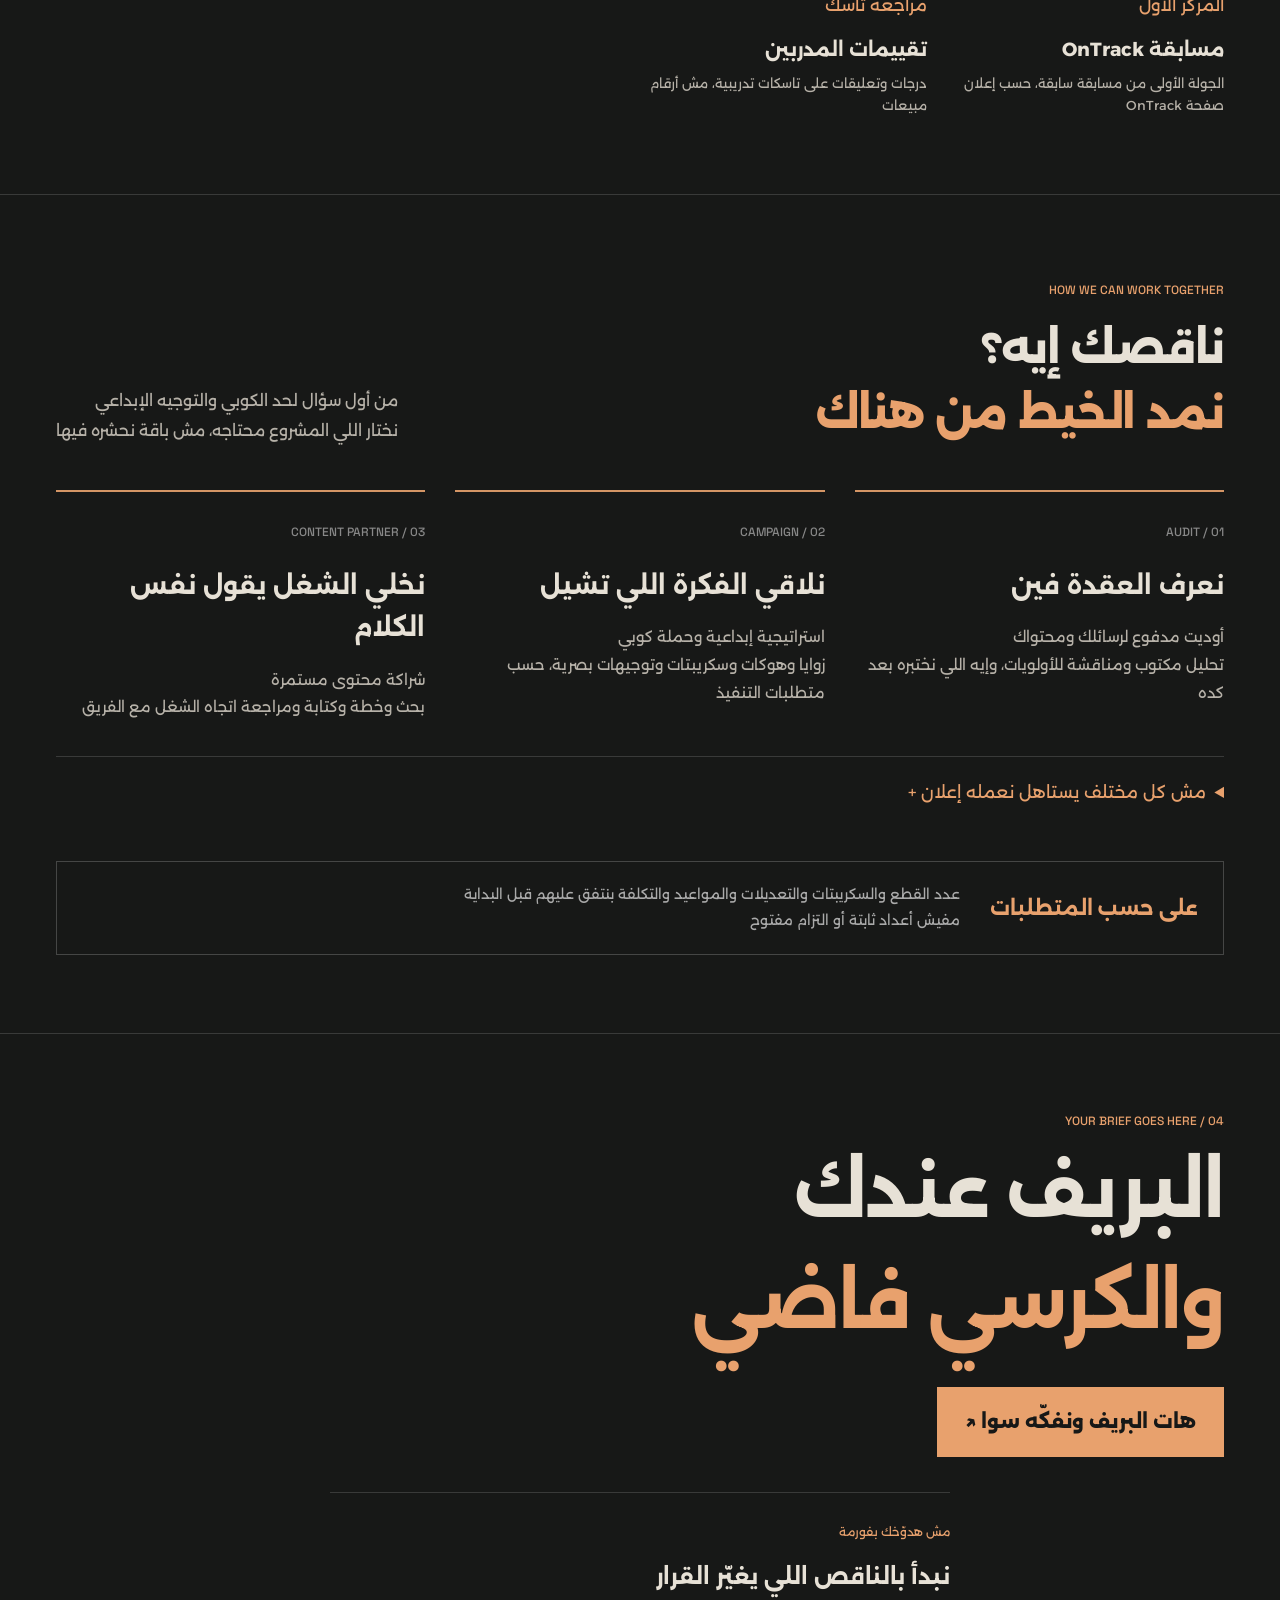
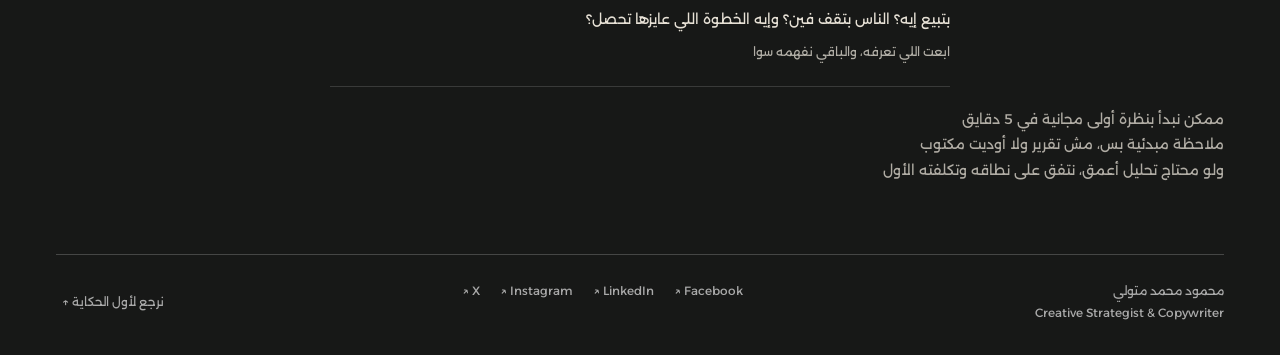
==== commit 62e128a6: "Add light scroll motion: reveals, counters, hero entrance (reduced-motion safe)" ====
--- a/index.html
+++ b/index.html
@@ -9,4 +9,4 @@
 <section class="section" id="about"><div class="shell about"><div><img src="assets/profile_illustration.jpg" alt="محمود متولي" width="280" height="280" loading="lazy"></div><div><span class="section-no">عن محمود · استراتيجية إبداعية وكتابة إعلانات</span><h2>مش كل كلام حلو<br><span class="orange">يبقى له لازمة</span></h2><p>أنا محمود، Creative Strategist & Copywriter من السويس</p><p>قبل ما أسأل هنقول إيه، بسأل هنقول لمين وليه<br>وبعدين أحوّل الإجابة لزاوية وفكرة وكلام له شغلانة<br>شغلي مع التعليم والمطاعم والعناية الشخصية علّمني إن نفس الجملة مش هتشتغل مع كل جمهور</p><p>بحب تسألني ليه الكلمة دي هنا<br>وألاقي إجابة غير أصل شكلها حلو</p><div class="fact-list"><span class="tag">استراتيجية إبداعية</span><span class="tag">كوبي وسكريبتات</span><span class="tag">بحث وخطط محتوى</span></div><p class="meta muted" style="font-size:13px;margin-top:25px">التعليم: دبلوم ثانوي صناعي، 2015</p></div></div></section>
 <section class="section" id="proof"><div class="shell"><div class="section-heading"><div class="title"><span class="section-no">LEARNING / ASSESSMENT / COMPETITIONS</span><h2>ورق وراه شغل<br>مش حشو في البايو</h2></div><p>شهادة مشاركة غير اختبار مستوى غير إعلان فوز<br>كل صورة موضح جنبها هي إيه</p></div><div class="gallery"><button class="evidence" data-image="assets/social_proof/hozaifa_elkholy_senior_assessment.jpg" data-caption="أكاديمية حذيفة الخولي"><div class="image-wrap"><img src="assets/social_proof/hozaifa_elkholy_senior_assessment.jpg" alt="سكرين نتيجة اختبار تحديد المستوى من أكاديمية حذيفة الخولي" loading="lazy" width="500" height="350"><span class="zoom">افتح الصورة ↗</span></div><span class="orange tiny">اختبار تحديد مستوى</span><h3>أكاديمية حذيفة الخولي</h3><p>93 من 105 وتصنيف سينيور في الاختبار، مش رتبة مهنية معتمدة</p></button><button class="evidence" data-image="assets/social_proof/ontrack_content_101_certificate.jpg" data-caption="OnTrack Content 101"><div class="image-wrap"><img src="assets/social_proof/ontrack_content_101_certificate.jpg" alt="شهادة OnTrack برنامج Content 101" loading="lazy" width="500" height="350"><span class="zoom">افتح الصورة ↗</span></div><span class="orange tiny">شهادة إتمام</span><h3>OnTrack · Content 101</h3><p>برنامج Content 101، 18 ساعة في أساسيات كتابة المحتوى، مع المدربة مروة نصر</p></button><button class="evidence" data-image="assets/social_proof/yalla_marketing_workshop_certificate.jpg" data-caption="Yalla Start Academy"><div class="image-wrap"><img src="assets/social_proof/yalla_marketing_workshop_certificate.jpg" alt="شهادة ورشة Yalla Marketing من Yalla Start Academy" loading="lazy" width="500" height="350"><span class="zoom">افتح الصورة ↗</span></div><span class="orange tiny">شهادة إتمام</span><h3>Yalla Start Academy</h3><p>ورشة Yalla Marketing، تدريب تمهيدي 5 أيام في التسويق والسوشيال ميديا، سبتمبر 2026</p></button><button class="evidence" data-image="assets/social_proof/yanfaa_content_writing_certificate.jpg" data-caption="منصة ينفع"><div class="image-wrap"><img src="assets/social_proof/yanfaa_content_writing_certificate.jpg" alt="شهادة منصة ينفع في كتابة المحتوى" loading="lazy" width="500" height="350"><span class="zoom">افتح الصورة ↗</span></div><span class="orange tiny">شهادة مشاركة</span><h3>منصة ينفع</h3><p>مشاركة في محاضرة كتابة المحتوى التسويقي للسوشيال ميديا، حسب نص الشهادة</p></button><button class="evidence" data-image="assets/social_proof/ontrack_first_place_winner.jpg" data-caption="مسابقة OnTrack"><div class="image-wrap"><img src="assets/social_proof/ontrack_first_place_winner.jpg" alt="المركز الأول مسابقة OnTrack" loading="lazy" width="500" height="350"><span class="zoom">افتح الصورة ↗</span></div><span class="orange tiny">المركز الأول</span><h3>مسابقة OnTrack</h3><p>الجولة الأولى من مسابقة سابقة، حسب إعلان صفحة OnTrack</p></button><button class="evidence" data-image="assets/social_proof/mentor_feedback_marwa_nasr_grades_private.jpg" data-caption="تقييمات المدربين"><div class="image-wrap"><img src="assets/social_proof/mentor_feedback_marwa_nasr_grades_private.jpg" alt="تقييمات مروة نصر ومستر حازو" loading="lazy" width="500" height="350"><span class="zoom">افتح الصورة ↗</span></div><span class="orange tiny">مراجعة تاسك</span><h3>تقييمات المدربين</h3><p>درجات وتعليقات على تاسكات تدريبية، مش أرقام مبيعات</p></button></div></div></section>
 <section class="section" id="services"><div class="shell"><div class="section-heading"><div class="title"><span class="section-no">HOW WE CAN WORK TOGETHER</span><h2>ناقصك إيه؟<br><span class="orange">نمد الخيط من هناك</span></h2></div><p>من أول سؤال لحد الكوبي والتوجيه الإبداعي<br>نختار اللي المشروع محتاجه، مش باقة نحشره فيها</p></div><div class="cooperate"><article class="service"><span class="service-no">01 / AUDIT</span><h3>نعرف العقدة فين</h3><p>أوديت مدفوع لرسائلك ومحتواك<br>تحليل مكتوب ومناقشة للأولويات، وإيه اللي نختبره بعد كده</p></article><article class="service"><span class="service-no">02 / CAMPAIGN</span><h3>نلاقي الفكرة اللي تشيل</h3><p>استراتيجية إبداعية وحملة كوبي<br>زوايا وهوكات وسكريبتات وتوجيهات بصرية، حسب متطلبات التنفيذ</p></article><article class="service"><span class="service-no">03 / CONTENT PARTNER</span><h3>نخلي الشغل يقول نفس الكلام</h3><p>شراكة محتوى مستمرة<br>بحث وخطة وكتابة ومراجعة اتجاه الشغل مع الفريق</p></article></div><details class="difference-test"><summary>مش كل مختلف يستاهل نعمله إعلان +</summary><p>لو الفرق مجرد لون أو صفة كبيرة من غير إثبات، لسه محتاجين نعرف ده هيفرق للعميل في إيه</p><p>لو الفرق بيحل مشكلة فعلية وعندنا دليل عليه، يبقى عندنا حاجة تستاهل تتحكي</p></details><div class="scope"><strong>على حسب المتطلبات</strong><p>عدد القطع والسكريبتات والتعديلات والمواعيد والتكلفة بنتفق عليهم قبل البداية<br>مفيش أعداد ثابتة أو التزام مفتوح</p></div></div></section>
-<section class="outro" id="contact"><div class="shell"><span class="section-no">04 / YOUR BRIEF GOES HERE</span><h2>البريف عندك<br><span class="orange">والكرسي فاضي</span></h2><a class="wa" href="https://wa.me/201065760983" target="_blank" rel="noopener">هات البريف ونفكّه سوا ↗</a><div class="brief-start"><span>مش هدوّخك بفورمة</span><h3>نبدأ بالناقص اللي يغيّر القرار</h3><p>بتبيع إيه؟ الناس بتقف فين؟ وإيه الخطوة اللي عايزها تحصل؟</p><p class="muted">ابعت اللي تعرفه، والباقي نفهمه سوا</p></div><p class="free">ممكن نبدأ بنظرة أولى مجانية في 5 دقايق<br>ملاحظة مبدئية بس، مش تقرير ولا أوديت مكتوب<br>ولو محتاج تحليل أعمق، نتفق على نطاقه وتكلفته الأول</p><footer><span>محمود محمد متولي<br>Creative Strategist & Copywriter</span><div class="social"><a href="https://www.facebook.com/MahmoudMetwallyxd" target="_blank" rel="noopener">Facebook ↗</a><a href="https://linkedin.com/in/mahmoud-metwally-markter" target="_blank" rel="noopener">LinkedIn ↗</a><a href="https://instagram.com/m.metwally97" target="_blank" rel="noopener">Instagram ↗</a><a href="https://x.com/Mmetwally97" target="_blank" rel="noopener">X ↗</a></div><button class="to-top" id="top-btn">نرجع لأول الحكاية ↑</button></footer></div></section></main><dialog id="lightbox"><button aria-label="اقفل الصورة" id="close-lightbox">×</button><img id="lightbox-img" alt=""><p class="caption" id="lightbox-caption"></p></dialog><script src="app.js" defer></script></body></html>+<section class="outro" id="contact"><div class="shell"><span class="section-no">04 / YOUR BRIEF GOES HERE</span><h2>البريف عندك<br><span class="orange">والكرسي فاضي</span></h2><a class="wa" href="https://wa.me/201065760983" target="_blank" rel="noopener">هات البريف ونفكّه سوا ↗</a><div class="brief-start"><span>مش هدوّخك بفورمة</span><h3>نبدأ بالناقص اللي يغيّر القرار</h3><p>بتبيع إيه؟ الناس بتقف فين؟ وإيه الخطوة اللي عايزها تحصل؟</p><p class="muted">ابعت اللي تعرفه، والباقي نفهمه سوا</p></div><p class="free">ممكن نبدأ بنظرة أولى مجانية في 5 دقايق<br>ملاحظة مبدئية بس، مش تقرير ولا أوديت مكتوب<br>ولو محتاج تحليل أعمق، نتفق على نطاقه وتكلفته الأول</p><footer><span>محمود محمد متولي<br>Creative Strategist & Copywriter</span><div class="social"><a href="https://www.facebook.com/MahmoudMetwallyxd" target="_blank" rel="noopener">Facebook ↗</a><a href="https://linkedin.com/in/mahmoud-metwally-markter" target="_blank" rel="noopener">LinkedIn ↗</a><a href="https://instagram.com/m.metwally97" target="_blank" rel="noopener">Instagram ↗</a><a href="https://x.com/Mmetwally97" target="_blank" rel="noopener">X ↗</a></div><button class="to-top" id="top-btn">نرجع لأول الحكاية ↑</button></footer></div></section></main><dialog id="lightbox"><button aria-label="اقفل الصورة" id="close-lightbox">×</button><img id="lightbox-img" alt=""><p class="caption" id="lightbox-caption"></p></dialog><script src="app.js" defer></script><script src="motion.js" defer></script></body></html>
--- a/style.css
+++ b/style.css
@@ -49,3 +49,26 @@
 .case .decision-receipt>summary{display:flex;grid-template-columns:none;padding:14px 16px;min-height:54px;gap:12px}.case .decision-receipt>summary small{font-size:10px}.case .decision-receipt>summary span{font-size:15px}.case .decision-receipt>summary b{font-size:16px}
 
 .pdf-preview{display:block;margin-top:14px;background:#242721;border:1px solid #ffffff25}.pdf-preview img{width:100%;height:auto;max-height:420px;object-fit:cover;object-position:top}.pdf-preview span{display:block;padding:10px 14px;font-size:13px;color:#e8a16d}
+
+/* light motion: transform/opacity only, enabled by motion.js */
+.mo .rv{opacity:0;transform:translateY(22px);transition:opacity .7s cubic-bezier(.2,.7,.2,1),transform .7s cubic-bezier(.2,.7,.2,1);transition-delay:var(--d,0s)}
+.mo .rv.in{opacity:1;transform:none}
+.mo .hero h1 span{animation:heroIn .8s cubic-bezier(.2,.7,.2,1) both}
+.mo .hero h1 span:nth-child(2){animation-delay:.15s}
+.mo .hero-bottom{animation:heroIn .8s .3s cubic-bezier(.2,.7,.2,1) both}
+.mo .hero .portrait{animation:portraitIn .9s .35s cubic-bezier(.2,.7,.2,1) both}
+@keyframes heroIn{from{opacity:0;transform:translateY(26px)}to{opacity:1;transform:none}}
+@keyframes portraitIn{from{opacity:0;transform:translateY(40px) rotate(-12deg)}to{opacity:.95;transform:rotate(-7deg)}}
+.mo .desk-line,.mo .desk h3{animation:lineIn .5s cubic-bezier(.2,.7,.2,1) both}
+.mo .desk-line:nth-of-type(1){animation-delay:.05s}.mo .desk-line:nth-of-type(2){animation-delay:.15s}.mo .desk-line:nth-of-type(3){animation-delay:.25s}
+@keyframes lineIn{from{opacity:0;transform:translateX(14px)}to{opacity:1;transform:none}}
+.mo .process article .n{display:inline-block;transition:transform .5s cubic-bezier(.2,.7,.2,1) .2s}
+.mo .process article.rv:not(.in) .n{transform:scale(.6)}
+.mo .comparison .arrow{animation:nudge 2.2s ease-in-out infinite}
+@keyframes nudge{0%,100%{transform:translateX(0)}50%{transform:translateX(-8px)}}
+.mo .case[open] .case-body{animation:lineIn .5s ease both}
+.mo .evidence-strip .stamp{display:inline-block;transition:transform .5s cubic-bezier(.2,.7,.2,1)}
+.mo .evidence-strip.rv:not(.in) .stamp{transform:rotate(-8deg) scale(1.25)}
+.mo .evidence-strip.rv.in .stamp{transform:rotate(-2deg)}
+.metric .cnt{font-variant-numeric:tabular-nums}
+@media(max-width:720px){.mo .rv{transform:translateY(14px)}.mo .comparison .arrow{animation:none}}
